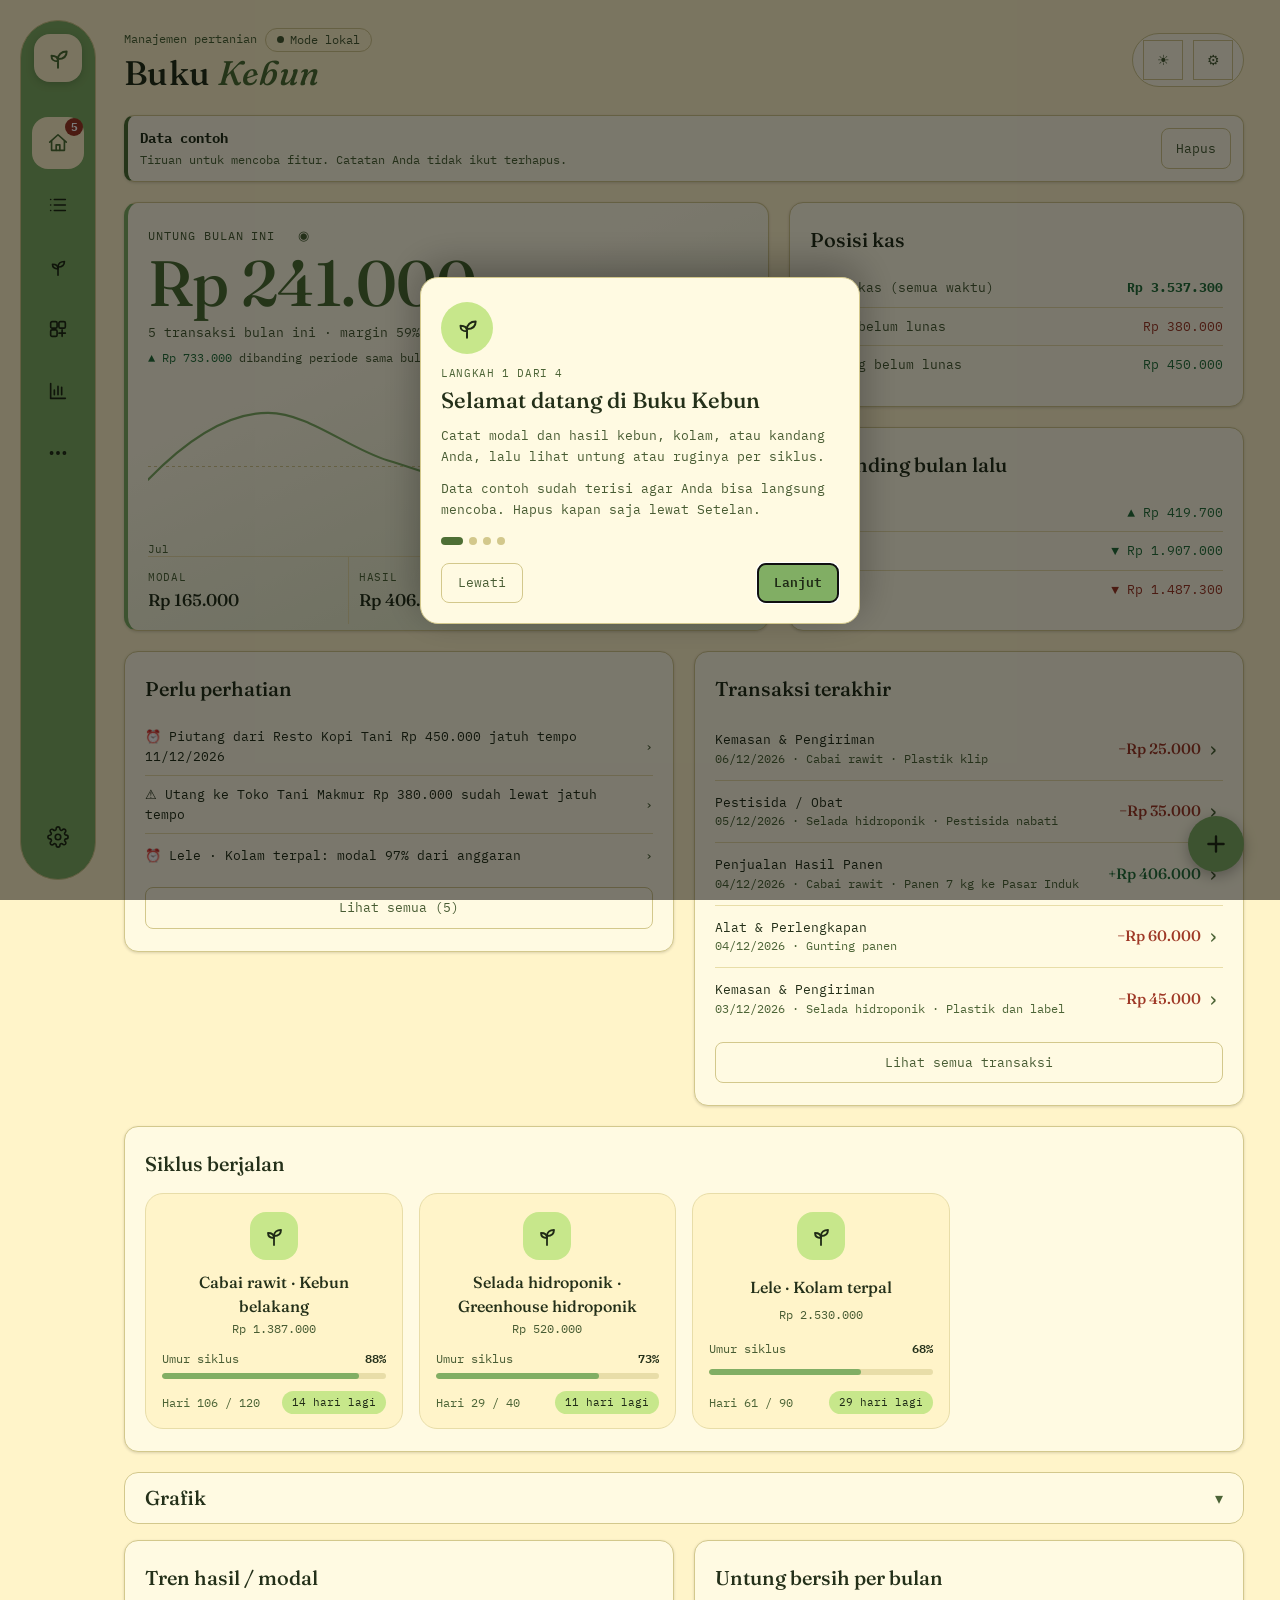
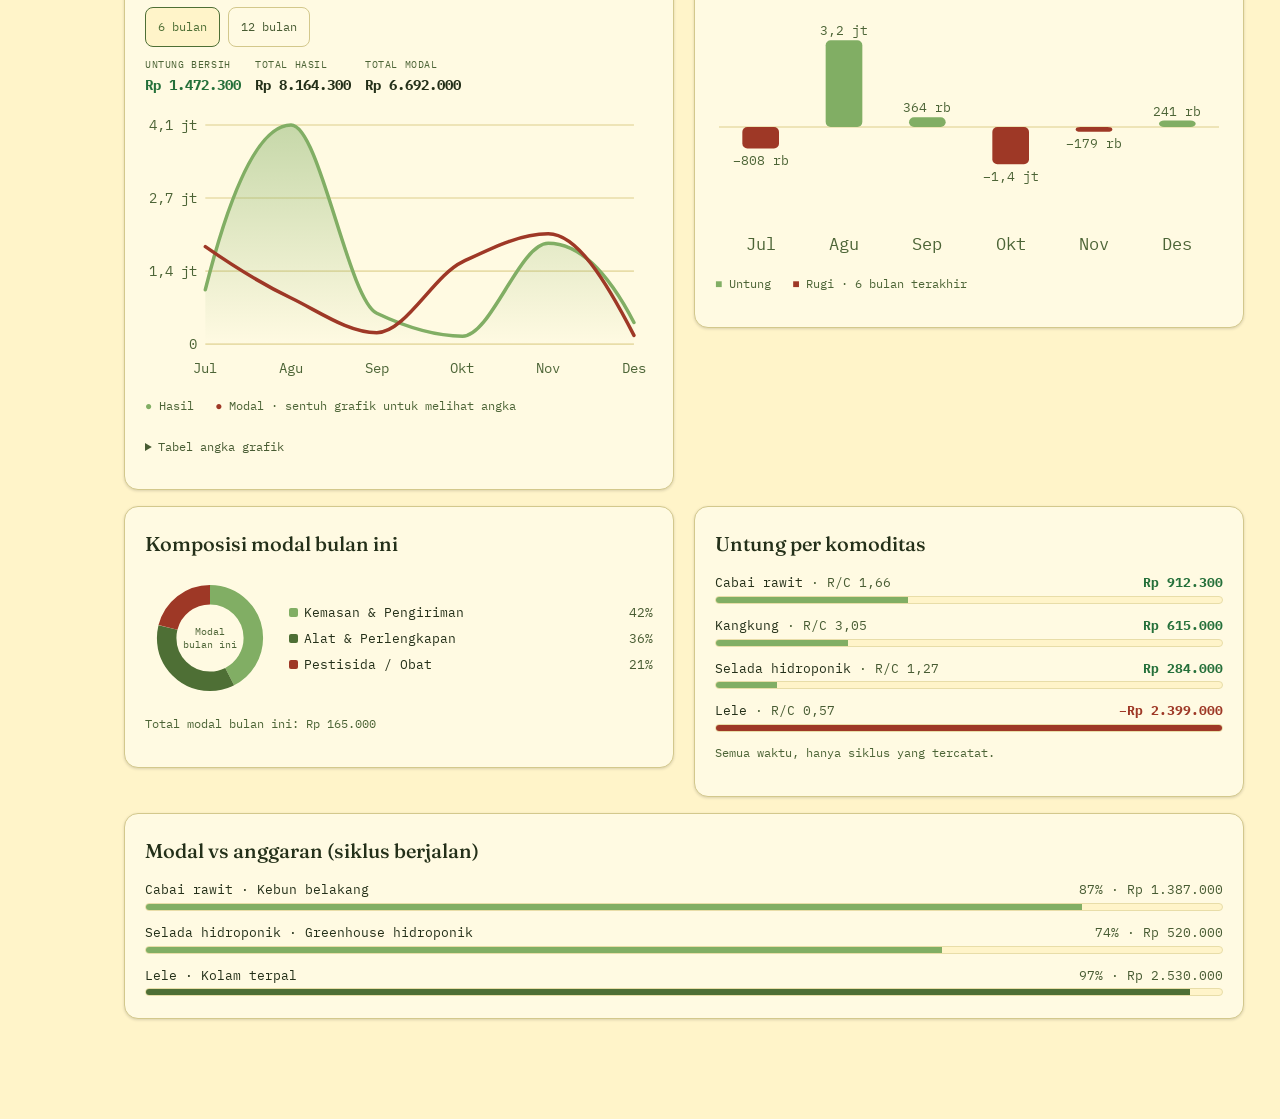
==== buku-kebun.html @ 21f18862 "v0.1.110" ====
<!DOCTYPE html>
<html lang="id" data-theme="light">
<head>
<meta charset="UTF-8">
<meta name="viewport" content="width=device-width, initial-scale=1, viewport-fit=cover">
<meta name="theme-color" content="#FFF4C9">
<title>Buku Kebun</title>
<link rel="preconnect" href="https://fonts.googleapis.com">
<link rel="preconnect" href="https://fonts.gstatic.com" crossorigin>
<link href="https://fonts.googleapis.com/css2?family=Fraunces:ital,opsz,wght@0,9..144,400;0,9..144,500;0,9..144,600;1,9..144,500&family=IBM+Plex+Mono:wght@400;500;600&display=swap" rel="stylesheet" media="print" onload="this.media='all'">
<noscript><link href="https://fonts.googleapis.com/css2?family=Fraunces:ital,opsz,wght@0,9..144,400;0,9..144,500;0,9..144,600;1,9..144,500&family=IBM+Plex+Mono:wght@400;500;600&display=swap" rel="stylesheet"></noscript>
<link rel="manifest" href="manifest.webmanifest">
<link rel="apple-touch-icon" href="icon-192.png">
<style>
/* Buku Kebun — struktur gaya Jurnal Trading, palet Hijau Padi (#FFF4C9 #C7E78B #81AE64 #709053) */
:root{--ink:#FFF4C9;--ink-raised:#FFFAE2;--paper:#243019;--paper-dim:#485C33;--paper-faint:#4C6436;--gold:#4E6F35;--gold-dim:#709053;--fill:#81AE64;--fill-hi:#C7E78B;--on-fill:#1F2A16;--act-bg:#C7E78B;--act-tx:#1F2A16;--gain:#25703A;--loss:#9E3826;--line:#D3C88C;--line-soft:#E8DDA8;color-scheme:light;box-sizing:border-box;padding-top:env(safe-area-inset-top,0px)}
html[data-theme="dark"]{--ink:#161D12;--ink-raised:#1F2918;--paper:#FFF4C9;--paper-dim:#C4C09A;--paper-faint:#B2AE8C;--gold:#C7E78B;--gold-dim:#81AE64;--fill:#81AE64;--fill-hi:#C7E78B;--on-fill:#14200E;--act-bg:#1F2918;--act-tx:#C7E78B;--gain:#8FD08A;--loss:#E88A72;--line:#34422A;--line-soft:#27331F;color-scheme:dark}
*{box-sizing:border-box}
html{-webkit-text-size-adjust:100%;background:var(--ink);transition:background .2s}
body{margin:0;background:var(--ink);color:var(--paper);font-family:'IBM Plex Mono',ui-monospace,Menlo,monospace;line-height:1.5;-webkit-font-smoothing:antialiased;transition:background .2s,color .2s}
::selection{background:var(--fill-hi);color:var(--on-fill)}
.wrap{max-width:920px;margin:0 auto;padding:0 20px 96px}
header.masthead{padding:30px 0 20px;border-bottom:1px solid var(--line)}
.masthead-top{display:flex;justify-content:space-between;align-items:center;gap:12px}
.brand{font-family:'Fraunces',Georgia,serif;font-weight:500;font-size:22px;letter-spacing:.01em}
.brand em{font-style:italic;color:var(--gold);font-weight:500}
.updated{font-size:12px;color:var(--paper-faint);margin-top:10px}
.theme-toggle{background:none;border:1px solid var(--line);color:var(--paper-dim);width:30px;height:30px;font-size:14px;cursor:pointer;line-height:1}
.theme-toggle:hover{color:var(--gold);border-color:var(--gold)}
.hero{padding:26px 4px 6px}
.hero-label{font-size:12px;color:var(--paper-dim);text-transform:uppercase;letter-spacing:.08em;margin:0 0 6px}
.hero-number{font-family:'Fraunces',Georgia,serif;font-weight:500;font-size:clamp(36px,9vw,64px);line-height:1;color:var(--gold);letter-spacing:-.01em;white-space:nowrap;font-variant-numeric:lining-nums tabular-nums}
.hero-sub{font-size:13px;color:var(--paper-dim);margin-top:8px}
.up{color:var(--gain)}.down{color:var(--loss)}
.stats{display:grid;grid-template-columns:repeat(3,1fr);margin-top:16px;border-top:1px solid var(--line-soft)}
.stat{padding:14px 10px;border-left:1px solid var(--line-soft);min-width:0}
.stat:first-child{border-left:0;padding-left:0}
.stat-lbl{font-size:10.5px;color:var(--paper-faint);text-transform:uppercase;letter-spacing:.06em;margin-bottom:6px;line-height:1.25;white-space:nowrap}
.stat-val{font-family:'Fraunces',Georgia,serif;font-weight:500;font-size:var(--sv,17px);line-height:1.2;white-space:nowrap;font-variant-numeric:lining-nums tabular-nums}
.main-tabs{display:flex;gap:2px;margin:22px 0 0;border-bottom:1px solid var(--line);overflow-x:auto;scrollbar-width:none}
.main-tabs::-webkit-scrollbar{display:none}
.main-tab-btn{background:none;border:0;color:var(--paper-dim);font:inherit;font-size:12.5px;letter-spacing:.02em;padding:12px 18px;cursor:pointer;white-space:nowrap;border-bottom:2px solid transparent;transition:color .15s,border-color .15s}
.main-tab-btn:hover{color:var(--paper)}
.main-tab-btn.active{color:var(--gold);border-bottom-color:var(--gold)}
.bottom-nav{display:none;position:fixed;left:0;right:0;bottom:0;z-index:50;background:var(--ink);border-top:1px solid var(--line);padding:6px 4px calc(6px + env(safe-area-inset-bottom,0px));justify-content:space-around;gap:2px}
.bnav-btn{background:none;border:0;color:var(--paper-faint);cursor:pointer;display:flex;flex-direction:column;align-items:center;gap:3px;padding:6px 2px;border-radius:12px;flex:1;min-width:0;font:inherit;font-size:9.5px;transition:color .15s,background .15s}
.bnav-btn.active{color:var(--act-tx);background:var(--act-bg)}
.bnav-icon{width:19px;height:19px}
@media (max-width:720px){.main-tabs{display:none}.bottom-nav{display:flex}}
.panel{margin-top:20px}
section{padding:22px 20px;margin-bottom:16px;background:var(--ink-raised);border:1px solid var(--line);border-radius:14px;box-shadow:0 1px 3px rgba(0,0,0,.15)}
@media (max-width:600px){section{padding:18px 14px;border-radius:12px}}
h2{font-family:'Fraunces',Georgia,serif;font-weight:500;font-size:20px;margin:0 0 14px;color:var(--paper)}
.note{font-size:12px;color:var(--paper-faint)}
.row{display:flex;justify-content:space-between;gap:10px;padding:9px 0;border-top:1px solid var(--line-soft);font-size:13px}
.row:first-of-type{border-top:0}
.row .mu{color:var(--paper-dim)}
.row-tuju{cursor:pointer;align-items:center;min-height:44px}.row-tuju:hover>span:first-child{color:var(--gold)}.row-tuju:focus-visible{outline:2px solid var(--gold);outline-offset:2px}
label{display:block;font-size:10.5px;color:var(--paper-faint);text-transform:uppercase;letter-spacing:.06em;margin:14px 0 5px}
input,select,textarea{width:100%;font:inherit;font-size:13px;padding:10px 11px;background:var(--ink);color:var(--paper);border:1px solid var(--line);border-radius:8px}
input:focus,select:focus,textarea:focus{outline:2px solid var(--gold);outline-offset:1px}
.seg{display:flex;gap:8px}
.btn{font:inherit;font-size:13px;padding:10px 14px;border-radius:8px;border:1px solid var(--line);background:none;color:var(--paper-dim);cursor:pointer;flex:1}
.btn:hover{color:var(--gold);border-color:var(--gold)}
.btn.on{color:var(--gold);border-color:var(--gold);background:var(--ink)}
.btn.gold{background:var(--fill);color:var(--on-fill);border-color:var(--fill);font-weight:600;width:100%;margin-top:18px}
.btn.gold:hover{color:var(--on-fill);opacity:.9}
.sc{cursor:pointer}
.sc-head{display:flex;justify-content:space-between;align-items:baseline;gap:8px}
.sc-name{font-family:'Fraunces',Georgia,serif;font-size:17px;font-weight:500}
.badge{font-size:10.5px;text-transform:uppercase;letter-spacing:.06em;color:var(--paper-faint);border:1px solid var(--line);padding:1px 7px}
.badge.live{color:var(--gold);border-color:var(--gold)}
.det{margin-top:12px;padding-top:6px;border-top:1px solid var(--line-soft)}
.tblwrap{overflow-x:auto}
table.ledger{width:100%;border-collapse:collapse;font-size:12.5px}
table.ledger th{font-size:10.5px;font-weight:500;color:var(--paper-faint);text-transform:uppercase;letter-spacing:.06em;text-align:right;padding:8px;border-bottom:1px solid var(--line)}
table.ledger td{padding:8px;border-bottom:1px solid var(--line-soft);text-align:right;white-space:nowrap}
table.ledger th:first-child,table.ledger td:first-child{text-align:left}
table.ledger tbody tr:hover{background:var(--ink)}
.toast{position:fixed;left:50%;bottom:88px;transform:translateX(-50%);background:var(--fill);color:var(--on-fill);padding:8px 16px;font-size:12.5px;z-index:120}
.fab{position:fixed;right:max(20px,calc((100vw - 920px)/2 + 20px));bottom:calc(76px + env(safe-area-inset-bottom,0px));width:56px;height:56px;border-radius:50%;border:0;background:var(--fill);color:var(--on-fill);box-shadow:0 4px 14px rgba(0,0,0,.28);cursor:pointer;z-index:55;display:flex;align-items:center;justify-content:center;transition:transform .15s,opacity .15s}
.fab:hover{opacity:.92}.fab:active{transform:scale(.94)}
.fab:focus-visible{outline:2px solid var(--gold);outline-offset:3px}
.fab svg{width:26px;height:26px}
.fab[hidden]{display:none}
.fab svg{transition:transform .18s}.fab.open svg{transform:rotate(45deg)}
.fab-scrim{position:fixed;inset:0;z-index:54;background:rgba(0,0,0,.28)}
.fab-dial{position:fixed;right:max(20px,calc((100vw - 920px)/2 + 20px));bottom:calc(144px + env(safe-area-inset-bottom,0px));z-index:55;display:flex;flex-direction:column;align-items:flex-end;gap:10px}
.fab-scrim[hidden],.fab-dial[hidden]{display:none}
.fab-item{border:0;border-radius:24px;padding:12px 18px;background:var(--fill);color:var(--on-fill);font:inherit;font-size:14px;font-weight:500;box-shadow:0 4px 14px rgba(0,0,0,.28);cursor:pointer;white-space:nowrap}
.fab-item:active{transform:scale(.96)}.fab-item:focus-visible{outline:2px solid var(--gold);outline-offset:3px}
@media (min-width:721px){.fab{bottom:28px}.fab-dial{bottom:96px}}
/* ---------- Setelan ---------- */
body{zoom:var(--zoom,1)}
/* v0.1.078: elemen lebar (bulatan latar Efek kaca, angka panjang) tidak boleh melebarkan layout viewport; di Chrome Android itu membuat navbar fixed lebih lebar dari layar. clip tidak mematikan sticky */
html,body{overflow-x:clip}
.bottom-nav{box-sizing:border-box;overflow:hidden}
.bottom-nav .bnav-btn{overflow:hidden}
.bnav-btn span{max-width:100%;overflow:hidden;text-overflow:ellipsis;white-space:nowrap}
.row>span,.tx-n,.note{overflow-wrap:anywhere}
html[data-scheme="emas"]{--ink:#F3EDE0;--ink-raised:#E8E0CC;--paper:#2B2415;--paper-dim:#62573F;--paper-faint:#5E5541;--gold:#9C7526;--gold-dim:#B08F4E;--fill:#C9A24B;--fill-hi:#E8D9A8;--on-fill:#2B2415;--act-bg:#E8E0CC;--act-tx:#2B2415;--gain:#3F6B38;--loss:#8F3F2B;--line:#D9CFB4;--line-soft:#E3DAC3}
html[data-scheme="emas"][data-theme="dark"]{--ink:#1B1712;--ink-raised:#231E17;--paper:#EDE6D6;--paper-dim:#C5B9A3;--paper-faint:#B4A890;--gold:#C9A24B;--gold-dim:#8C744E;--fill:#C9A24B;--fill-hi:#C9A24B;--on-fill:#1B1712;--act-bg:#231E17;--act-tx:#C9A24B;--gain:#84AB7C;--loss:#DD8A74;--line:#3A3226;--line-soft:#2A251C;color-scheme:dark}
.masthead-right{display:flex;align-items:center;gap:10px}
.theme-toggle.active{color:var(--gold);border-color:var(--gold)}
.eye{background:none;border:0;color:var(--paper-faint);cursor:pointer;font-size:13px;padding:2px 4px;margin-left:4px}
.eye:hover{color:var(--gold)}
.sec-head{display:flex;justify-content:space-between;align-items:baseline;gap:8px 14px;flex-wrap:wrap;margin-bottom:6px}
.sec-head h2{margin:0}
.sec-head .note{max-width:38ch;text-align:right}
.settings-row{display:flex;justify-content:space-between;align-items:center;gap:14px;padding:14px 0;border-top:1px solid var(--line-soft)}
.sec-head+.settings-row{border-top:0}
.settings-desc{min-width:0}
.settings-desc strong{display:block;font-size:13px;font-weight:500}
.settings-desc span{display:block;font-size:12px;color:var(--paper-faint);margin-top:2px;max-width:46ch}
.seg.sm{flex-wrap:wrap;justify-content:flex-end}
.seg.sm .btn,.settings-row>.btn{flex:0 0 auto;padding:7px 12px;font-size:12px}
.settings-input{width:84px;text-align:right}
.settings-text{width:100%;min-height:96px;margin-top:6px;font:inherit;font-size:11.5px;padding:10px 11px;background:var(--ink);color:var(--paper);border:1px solid var(--line);border-radius:8px;resize:vertical}
.settings-text:focus{outline:2px solid var(--gold);outline-offset:1px}
.btn.danger{color:var(--loss);border-color:var(--loss)}
.btn.danger:hover{color:var(--loss);opacity:.85}
.dot{display:inline-block;width:9px;height:9px;border-radius:50%;margin-right:6px}
@media (max-width:600px){.settings-row{flex-direction:column;align-items:stretch;gap:10px}.seg.sm{justify-content:flex-start}.settings-input{width:100%;text-align:left}.sec-head .note{text-align:left;max-width:none}}
/* ---------- Liquid Glass bergaya iOS (v0.1.069; sakelar di Setelan, berlaku untuk semua skema dan mode) ----------
   Bahan: kaca bening berlapis (sorot spekular kiri-atas + isian tembus pandang) dengan blur kuat, saturasi tinggi,
   tepi bercahaya terarah (terang di kiri-atas, redup di kanan-bawah), dan bayangan lembut. Kontrol berbentuk kapsul,
   navigasi bawah melayang, tab aktif berupa "lensa" kaca. Cadangan: padat bila blur tidak didukung atau pengguna
   memilih Kurangi Transparansi. */
html[data-glass="1"]{
  --lg-spec:radial-gradient(130% 95% at 0% 0%,rgba(255,255,255,.38),rgba(255,255,255,0) 46%);
  --lg-fill:linear-gradient(150deg,rgba(255,255,255,.38),rgba(255,255,255,.20));
  --lg-btn:linear-gradient(160deg,rgba(255,255,255,.40),rgba(255,255,255,.18));
  --lg-lens:linear-gradient(160deg,rgba(255,255,255,.62),rgba(255,255,255,.24));
  --lg-hi:inset 1px 1px 0 rgba(255,255,255,.80),inset -1px -1px 0 rgba(255,255,255,.26);
  --lg-hi-s:inset 1px 1px 0 rgba(255,255,255,.65),inset -1px -1px 0 rgba(255,255,255,.18);
  --lg-blur:blur(14px) saturate(160%);
  --glass:var(--lg-fill);--glass-edge:rgba(255,255,255,.50);
  --glass-shadow:0 8px 24px rgba(50,70,35,.10),0 1px 3px rgba(50,70,35,.06);
  --glass-nav:rgba(255,255,255,.16);--glass-input:rgba(255,255,255,.30);--glass-th:rgba(255,255,255,.55);
  background:none}
html[data-glass="1"][data-theme="dark"]{
  --lg-spec:radial-gradient(130% 95% at 0% 0%,rgba(255,255,255,.13),rgba(255,255,255,0) 44%);
  --lg-fill:linear-gradient(150deg,rgba(255,255,255,.07),rgba(255,255,255,.02)),linear-gradient(rgba(12,18,9,.54),rgba(12,18,9,.54));
  --lg-btn:linear-gradient(160deg,rgba(255,255,255,.11),rgba(255,255,255,.04)),linear-gradient(rgba(12,18,9,.38),rgba(12,18,9,.38));
  --lg-lens:linear-gradient(160deg,rgba(255,255,255,.22),rgba(255,255,255,.08)),linear-gradient(rgba(12,18,9,.30),rgba(12,18,9,.30));
  --lg-hi:inset 1px 1px 0 rgba(255,255,255,.24),inset -1px -1px 0 rgba(255,255,255,.05);
  --lg-hi-s:inset 1px 1px 0 rgba(255,255,255,.20),inset -1px -1px 0 rgba(255,255,255,.04);
  --lg-blur:blur(16px) saturate(145%);
  --glass-edge:rgba(255,255,255,.14);
  --glass-shadow:0 10px 30px rgba(0,0,0,.30),0 1px 4px rgba(0,0,0,.16);
  --glass-nav:rgba(22,29,18,.36);--glass-input:rgba(255,255,255,.05);--glass-th:rgba(0,0,0,.26)}
@supports (background:color-mix(in srgb,red 50%,transparent)){
  html[data-glass="1"] body{background:
    radial-gradient(900px 700px at 82% 0%,color-mix(in srgb,var(--fill) 40%,transparent),transparent 62%),
    radial-gradient(820px 760px at 0% 100%,color-mix(in srgb,var(--gold-dim) 30%,transparent),transparent 64%),
    radial-gradient(640px 520px at 18% 18%,color-mix(in srgb,var(--fill-hi) 52%,transparent),transparent 70%),
    radial-gradient(700px 560px at 60% 60%,color-mix(in srgb,var(--fill) 22%,transparent),transparent 74%),
    var(--ink);}
  html[data-glass="1"][data-theme="dark"] .gbg{background:
    radial-gradient(900px 700px at 82% 0%,color-mix(in srgb,var(--fill) 24%,transparent),transparent 62%),
    radial-gradient(820px 760px at 0% 100%,color-mix(in srgb,var(--gold-dim) 22%,transparent),transparent 64%),
    radial-gradient(640px 520px at 18% 18%,color-mix(in srgb,var(--fill) 9%,transparent),transparent 70%),
    var(--ink);}
}
html[data-glass="1"] body{background:var(--ink);}
/* bahan kaca untuk permukaan besar */
html[data-glass="1"] :is(section,.pd-kartu,.dm-kartu,.cx-pop,.bottom-nav,.toast){
  background:var(--lg-spec),var(--lg-fill);border:1px solid var(--glass-edge);
  box-shadow:var(--glass-shadow),var(--lg-hi)}
/* v0.1.072 — blur hanya untuk permukaan yang melayang di atas isi; kartu isi, tombol, dan kolom isian tanpa blur (hemat GPU HP) */
html[data-glass="1"] :is(.pd-kartu,.dm-kartu,.cx-pop,.bottom-nav,.toast){-webkit-backdrop-filter:var(--lg-blur);backdrop-filter:var(--lg-blur)}
.fab{will-change:transform}
html[data-glass="1"] section{border-radius:28px}
html[data-glass="1"] .hero-card{border-left:1px solid var(--glass-edge)}
@supports (background:color-mix(in srgb,red 50%,transparent)){
  html[data-glass="1"] .hero-card{background:var(--lg-spec),linear-gradient(150deg,color-mix(in srgb,var(--fill) 14%,rgba(255,255,255,.30)),color-mix(in srgb,var(--fill) 5%,rgba(255,255,255,.14)))}
  html[data-glass="1"][data-theme="dark"] .hero-card{background:var(--lg-spec),linear-gradient(150deg,color-mix(in srgb,var(--fill) 20%,transparent),color-mix(in srgb,var(--fill) 6%,transparent)),linear-gradient(rgba(12,18,9,.54),rgba(12,18,9,.54))}
}
html[data-glass="1"] .pd-kartu,html[data-glass="1"] .dm-kartu{border-radius:30px 30px 0 0;border-bottom:0}
@media (min-width:721px){html[data-glass="1"] .pd-kartu,html[data-glass="1"] .dm-kartu{border-radius:30px;border-bottom:1px solid var(--glass-edge)}}
html[data-glass="1"] .cx-pop:not(.sheet){border-radius:20px}
html[data-glass="1"] .cx-pop.sheet{border-radius:28px 28px 0 0;border-bottom:0}
html[data-glass="1"] .toast{border-radius:999px;color:var(--paper);padding:10px 18px}
html[data-glass="1"] .dm-lapis{background:rgba(20,28,16,.34)}
html[data-glass="1"] .fab-scrim{background:rgba(20,28,16,.22);-webkit-backdrop-filter:blur(6px);backdrop-filter:blur(6px)}
/* kontrol kapsul */
html[data-glass="1"] :is(.btn,.theme-toggle,.dm-x,.fab-item){
  background:var(--lg-btn);border:1px solid var(--glass-edge);border-radius:999px;
  box-shadow:var(--lg-hi-s),0 2px 6px rgba(0,0,0,.05);
  transition:transform .3s cubic-bezier(.2,.9,.3,1.35),background .2s,color .15s,border-color .15s,box-shadow .2s}
html[data-glass="1"] .theme-toggle,html[data-glass="1"] .dm-x{border-radius:50%}
html[data-glass="1"] .badge{border-radius:999px}
html[data-glass="1"] :is(.btn,.theme-toggle,.dm-x,.fab-item,.bnav-btn):active{transform:scale(.95)}
html[data-glass="1"] .btn:hover,html[data-glass="1"] .theme-toggle:hover{border-color:var(--glass-edge);color:var(--gold)}
html[data-glass="1"] .btn.on{background:var(--lg-lens);color:var(--gold);border-color:var(--glass-edge);box-shadow:var(--lg-hi-s),0 3px 8px rgba(0,0,0,.07)}
html[data-glass="1"] .btn.gold{color:var(--on-fill);border-color:rgba(255,255,255,.55)}
html[data-glass="1"] .btn.danger{border-color:color-mix(in srgb,var(--loss) 55%,transparent)}
@supports (background:color-mix(in srgb,red 50%,transparent)){
  html[data-glass="1"] .btn.gold,html[data-glass="1"] .fab-item{background:radial-gradient(130% 100% at 20% 0%,rgba(255,255,255,.38),rgba(255,255,255,0) 58%),color-mix(in srgb,var(--fill) 68%,transparent);color:var(--on-fill);box-shadow:var(--lg-hi-s),0 8px 20px color-mix(in srgb,var(--fill) 38%,transparent)}
}
/* kolom isian: kaca cekung */
html[data-glass="1"] :is(input:not([type=checkbox]):not([type=radio]):not([type=range]):not([type=file]),select,textarea,.cx-btn){
  background:var(--glass-input);border:1px solid var(--glass-edge);border-radius:16px;
  box-shadow:inset 0 1px 3px rgba(0,0,0,.08),inset 0 -1px 0 rgba(255,255,255,.35)}
html[data-glass="1"] :is(input,select,textarea,.cx-btn):focus-visible{border-color:var(--gold);outline:none;box-shadow:inset 0 1px 3px rgba(0,0,0,.08),0 0 0 3px color-mix(in srgb,var(--gold) 28%,transparent)}
/* navigasi bawah melayang + lensa aktif */
html[data-glass="1"] .bottom-nav{left:12px;right:12px;bottom:calc(10px + env(safe-area-inset-bottom,0px));border-radius:999px;padding:5px;background:var(--lg-spec),var(--lg-fill),var(--glass-nav)}
html[data-glass="1"] .bnav-btn{border-radius:999px;padding:7px 2px;transition:transform .3s cubic-bezier(.2,.9,.3,1.35),color .15s,background .2s,box-shadow .2s}
html[data-glass="1"] .bnav-btn.active{background:var(--lg-lens);box-shadow:var(--lg-hi-s),0 2px 8px rgba(0,0,0,.08);color:var(--act-tx)}
@media (max-width:720px){
  html[data-glass="1"] .fab{bottom:calc(96px + env(safe-area-inset-bottom,0px))}
  html[data-glass="1"] .fab-dial{bottom:calc(164px + env(safe-area-inset-bottom,0px))}
  html[data-glass="1"] .toast{bottom:calc(104px + env(safe-area-inset-bottom,0px))}
}
/* tab atas (layar lebar): kapsul kaca */
html[data-glass="1"] .main-tabs{border:1px solid var(--glass-edge);border-radius:999px;padding:4px;gap:4px;background:var(--lg-spec),var(--lg-fill);-webkit-backdrop-filter:var(--lg-blur);backdrop-filter:var(--lg-blur);box-shadow:var(--glass-shadow),var(--lg-hi-s)}
html[data-glass="1"] .main-tab-btn{border-radius:999px;border-bottom-color:transparent;padding:10px 18px}
html[data-glass="1"] .main-tab-btn.active{background:var(--lg-lens);border-bottom-color:transparent;box-shadow:var(--lg-hi-s),0 2px 8px rgba(0,0,0,.08)}
html[data-glass="1"] table.ledger th{background:var(--glass-th)}
/* FAB: kaca berwarna */
html[data-glass="1"] .fab{border:1px solid rgba(255,255,255,.50);box-shadow:var(--lg-hi-s),0 8px 20px rgba(50,70,35,.24);-webkit-backdrop-filter:blur(8px) saturate(150%);backdrop-filter:blur(8px) saturate(150%)}
@supports (background:color-mix(in srgb,red 50%,transparent)){
  html[data-glass="1"] .fab{background:radial-gradient(120% 100% at 24% 12%,rgba(255,255,255,.42),rgba(255,255,255,0) 58%),color-mix(in srgb,var(--fill) 70%,transparent);box-shadow:inset 1px 1px 0 rgba(255,255,255,.60),inset -1px -1px 0 rgba(255,255,255,.18),0 8px 20px color-mix(in srgb,var(--fill) 38%,rgba(0,0,0,.20))}
}
/* cadangan: tanpa blur, atau pengguna memilih Kurangi Transparansi */
@supports not ((-webkit-backdrop-filter:blur(1px)) or (backdrop-filter:blur(1px))){
  html[data-glass="1"] :is(section,.pd-kartu,.dm-kartu,.cx-pop,.bottom-nav,.toast,.main-tabs){background:var(--ink-raised)}
  html[data-glass="1"] .bottom-nav{background:var(--ink)}
}
@media (prefers-reduced-transparency:reduce){
  html[data-glass="1"] :is(section,.pd-kartu,.dm-kartu,.cx-pop,.bottom-nav,.toast,.main-tabs,.btn,.theme-toggle,.dm-x,.fab-item,.fab,input,select,textarea,.cx-btn){background:var(--ink-raised);-webkit-backdrop-filter:none;backdrop-filter:none}
  html[data-glass="1"] .bottom-nav{background:var(--ink)}
}
@media (prefers-reduced-motion:reduce){html[data-glass="1"] :is(.btn,.theme-toggle,.dm-x,.fab-item,.bnav-btn):active{transform:none}}
/* ---------- Transaksi (v0.1.007) ---------- */
.tx{display:flex;justify-content:space-between;align-items:center;gap:12px;padding:12px 0;border-top:1px solid var(--line-soft);cursor:pointer}
h2+.tx{border-top:0}
.tx:hover .tx-n{color:var(--gold)}
.tx:focus-visible{outline:2px solid var(--gold);outline-offset:2px}
.tx-l{min-width:0}
.tx-n{font-size:13px}
.tx-l .note{white-space:nowrap;overflow:hidden;text-overflow:ellipsis;max-width:46vw}
.tx-a{font-family:'Fraunces',Georgia,serif;font-size:15px;font-weight:500;white-space:nowrap}
.two{display:grid;grid-template-columns:1fr 1fr;gap:10px}
.sum{display:grid;grid-template-columns:repeat(3,1fr);gap:8px;padding-bottom:10px;border-bottom:1px solid var(--line)}
.sum span{display:block;font-size:10.5px;text-transform:uppercase;letter-spacing:.06em}
.sum strong{font-family:'Fraunces',Georgia,serif;font-weight:500;font-size:15px;word-break:break-word}
.bar-row{margin:12px 0 0}
.bar-top{display:flex;justify-content:space-between;font-size:12.5px;margin-bottom:4px}
.bar-top .mu{color:var(--paper-dim)}
.bar{height:8px;background:var(--ink);border:1px solid var(--line-soft);border-radius:4px;overflow:hidden}
.bar i{display:block;height:100%;background:var(--fill)}
input[type=date]{min-height:40px}
.bnav-icon,.tab-icon{fill:none;stroke:currentColor;stroke-width:1.8;stroke-linecap:round;stroke-linejoin:round;flex:none}
.tab-icon{width:15px;height:15px;vertical-align:-3px;margin-right:7px}
.main-tab-btn{display:inline-flex;align-items:center}
.main-tab-btn .tab-icon{vertical-align:baseline}
/* ---------- Siklus (v0.1.008) ---------- */
.sc-card{padding:13px 0;border-top:1px solid var(--line-soft);cursor:pointer}
.sc-card:first-of-type{border-top:0}
.sc-card:hover .sc-name{color:var(--gold)}
.sc-card .note{margin-top:4px}
.seg+.sc-card{margin-top:8px}
/* ---------- Form kustom (v0.1.009) ---------- */
input{-webkit-appearance:none;appearance:none}
input::placeholder,textarea::placeholder{color:var(--paper-faint);opacity:.75}
input[type=number]{-moz-appearance:textfield}
input[type=number]::-webkit-outer-spin-button,input[type=number]::-webkit-inner-spin-button{-webkit-appearance:none;margin:0}
.cx{position:relative}
.cx-native{display:none!important}
.cx-btn{display:flex;align-items:center;justify-content:space-between;gap:10px;width:100%;min-height:40px;padding:10px 11px;font:inherit;font-size:13px;text-align:left;background:var(--ink);color:var(--paper);border:1px solid var(--line);border-radius:8px;cursor:pointer;-webkit-tap-highlight-color:transparent;transition:border-color .15s}
.cx-btn:hover{border-color:var(--gold-dim)}
.cx-btn:focus-visible,.cx-btn[aria-expanded="true"]{outline:2px solid var(--gold);outline-offset:1px}
.cx-val{min-width:0;overflow:hidden;text-overflow:ellipsis;white-space:nowrap}
.cx-val.ph{color:var(--paper-faint)}
.cx-ic{width:16px;height:16px;flex:none;fill:none;stroke:var(--paper-dim);stroke-width:1.8;stroke-linecap:round;stroke-linejoin:round}
.cx-btn[aria-expanded="true"] .cx-ic{stroke:var(--gold)}
.cx-back{position:fixed;inset:0;z-index:99}
.cx-back.dim{background:rgba(20,28,14,.4)}
.cx-pop{position:fixed;z-index:100;box-sizing:border-box;max-width:calc(100vw - 16px);max-height:min(340px,60vh);overflow:auto;padding:6px;background:var(--ink-raised);color:var(--paper);border:1px solid var(--line);border-radius:12px;box-shadow:0 14px 36px rgba(0,0,0,.28);font-family:'IBM Plex Mono',ui-monospace,Menlo,monospace;font-size:13px;line-height:1.5}
.cx-pop.cal:not(.sheet){width:296px;max-height:none;padding:12px}
.cx-pop.sheet{left:0;right:0;bottom:0;top:auto;max-width:none;max-height:74vh;padding:14px 14px calc(16px + env(safe-area-inset-bottom,0px));border-radius:18px 18px 0 0;border-bottom:0}
.cx-pop.sheet::before{content:"";display:block;width:38px;height:4px;margin:0 auto 10px;border-radius:2px;background:var(--line)}
.cx-opt{display:flex;align-items:center;justify-content:space-between;gap:10px;padding:11px 12px;border-radius:8px;cursor:pointer;outline:none}
.cx-opt:hover,.cx-opt:focus{background:var(--act-bg)}
.cx-opt.sel{color:var(--gold);font-weight:500}
.cx-ck{width:15px;height:15px;flex:none;fill:none;stroke:var(--gold);stroke-width:2.2;stroke-linecap:round;stroke-linejoin:round}
.cx-grp{padding:10px 12px 4px;font-size:10.5px;color:var(--paper-faint);text-transform:uppercase;letter-spacing:.06em}
.cx-cal-h{display:flex;align-items:center;justify-content:space-between;gap:2px;margin-bottom:8px}
.cx-cal-t{flex:1;text-align:center;font-family:'Fraunces',Georgia,serif;font-size:16px}
.cx-nav{width:34px;height:34px;border:0;border-radius:8px;background:none;color:var(--paper-dim);font:inherit;font-size:16px;cursor:pointer}
.cx-nav:hover{background:var(--act-bg);color:var(--gold)}
.cx-grid{display:grid;grid-template-columns:repeat(7,1fr);gap:2px}
.cx-wd{padding:6px 0;text-align:center;font-size:10.5px;color:var(--paper-faint);text-transform:uppercase}
.cx-day{height:38px;border:0;border-radius:10px;background:none;color:var(--paper);font:inherit;font-size:13px;cursor:pointer}
.cx-day:hover{background:var(--act-bg)}
.cx-day.today{box-shadow:inset 0 0 0 1px var(--gold-dim)}
.cx-day.sel{background:var(--fill);color:var(--on-fill);font-weight:600}
.cx-foot{display:flex;gap:8px;margin-top:10px}
.cx-foot .btn{flex:1}

/* v0.1.010 — peringatan penyimpanan terbatas */
.peringatan{margin:8px 0 12px;padding:10px 12px;border:1px solid var(--line);border-left:4px solid var(--loss);border-radius:10px;background:var(--ink-raised);color:var(--paper);font-size:.82rem;line-height:1.45}
.peringatan[hidden]{display:none}
.info-contoh{margin:0 0 12px;padding:12px;border:1px solid var(--line);border-left:4px solid var(--gold);border-radius:10px;background:var(--ink-raised);font-size:.85rem;line-height:1.5}
.info-contoh .note{margin-top:2px}

/* v0.1.011 — laporan */
.lap-kartu .sec-head{align-items:baseline;gap:10px}.lap-kartu .sec-head h2{margin:0}.up{color:var(--gain)}.down{color:var(--loss)}

/* v0.1.012 — cetak */
@media print{.bottom-nav,.fab,.fab-dial,.fab-scrim,.main-tabs,.theme-toggle,.eye,.no-print,.peringatan,#toast,.seg.sm{display:none!important}html,body{background:#fff!important;color:#000!important}section{break-inside:avoid;box-shadow:none!important}.wrap{max-width:none}}

/* v0.1.013 — grafik garis */
.lg-wrap{position:relative}.lg-svg{touch-action:pan-y;display:block}.lg-tip{position:absolute;top:6px;transform:translateX(-50%);background:var(--ink-raised);border:1px solid var(--line);border-radius:8px;padding:6px 9px;font-size:11px;line-height:1.5;white-space:nowrap;pointer-events:none;box-shadow:0 2px 10px rgba(0,0,0,.15)}.lg-tip[hidden]{display:none}
.lg-stat{display:flex;gap:14px;flex-wrap:wrap;margin:10px 0}.lg-stat strong{font-size:14px}.lg-stat .note{font-size:10px;letter-spacing:.06em}
.lg-detail{margin-top:8px;font-size:12px}.lg-detail summary{cursor:pointer;color:var(--paper-dim)}.lg-tab{width:100%;border-collapse:collapse;margin-top:8px}.lg-tab th,.lg-tab td{text-align:right;padding:5px 4px;border-top:1px solid var(--line-soft)}.lg-tab th:first-child,.lg-tab td:first-child{text-align:left}

/* v0.1.017 — hero hanya di Beranda */
.hero[hidden],.stats[hidden]{display:none}

/* v0.1.023 sinkron cloud */
.sk-f{display:block;margin-top:10px}.sk-f span{display:block;font-size:12px;color:var(--paper-faint);margin-bottom:4px}.sk-f input{width:100%;font:inherit;font-size:13px;padding:10px 11px;background:var(--ink);color:var(--paper);border:1px solid var(--line);border-radius:8px}.sk-f input:focus{outline:2px solid var(--gold);outline-offset:1px}

/* v0.1.024 penyempurnaan UX */
.theme-toggle{width:40px;height:40px}
.eye{padding:10px 12px;margin:-10px -4px -10px 0;min-width:40px;min-height:40px}
.lg-detail summary{padding:11px 0}
.seg .btn{min-width:40px}
.gulir{overflow-x:auto;max-width:100%}.lg-tab th,.lg-tab td{white-space:nowrap}
.btn{min-height:40px}
.seg.sm .btn,.settings-row>.btn{padding:10px 12px;min-height:40px}
.fab.turun{transform:translateY(160px);opacity:0;pointer-events:none}
@media (max-width:720px){.wrap{padding-bottom:150px}}
.lipat>summary{list-style:none;cursor:pointer;display:flex;justify-content:space-between;align-items:center;gap:10px;min-height:40px}
.lipat>summary::-webkit-details-marker{display:none}
.lipat>summary h2{margin:0}
.lipat>summary::after{content:'▾';color:var(--paper-faint);transition:transform .15s}
.lipat:not([open])>summary::after{transform:rotate(-90deg)}
.lipat>summary:focus-visible{outline:2px solid var(--gold);outline-offset:2px}
.lipat-n{margin:4px 0 8px}
.lipat.luar{margin-bottom:16px}
.lipat.luar>summary{padding:10px 20px;background:var(--ink-raised);border:1px solid var(--line);border-radius:14px}
.lipat.luar[open]>summary{margin-bottom:16px}
.fl-bar{margin-top:10px}.fl-bar .btn{width:100%}
.cari{margin-bottom:4px}
.ic-row{display:flex;justify-content:space-between;align-items:center;gap:12px}.ic-row .btn{flex:0 0 auto}
.bar-ang{height:6px;border-radius:3px;background:var(--line-soft);overflow:hidden;margin-top:8px}.bar-ang i{display:block;height:100%;background:var(--fill)}.bar-ang.w i{background:#d9a21b}.bar-ang.x i{background:var(--loss)}

/* v0.1.025 kartu hero di Beranda */
.hero-card{position:relative;overflow:hidden;margin-top:18px;padding:22px 20px 6px;background:var(--ink-raised);border-left:4px solid var(--fill)}
@supports (background:color-mix(in srgb,red 10%,blue)){.hero-card{background:linear-gradient(155deg,var(--ink-raised) 35%,color-mix(in srgb,var(--fill) 26%,var(--ink-raised)))}}
.hero-card[hidden]{display:none}
.hero-card .hero{padding:0}
.hero-card .hero-number.rugi{color:var(--loss)}
.hero-delta{font-size:12px;color:var(--paper-dim);margin-top:6px;min-height:1px}
.hero-delta:empty{display:none}
.hero-spark{display:block;width:100%;height:40px;margin-top:14px}
.hero-spark[hidden]{display:none}
.hs-nol{stroke:var(--line);stroke-width:1;stroke-dasharray:3 3}
.hs-garis{fill:none;stroke:var(--fill);stroke-width:2.2;stroke-linecap:round;stroke-linejoin:round}
.hero-card .stats{margin-top:14px}
@media (max-width:600px){.hero-card{padding:18px 14px 4px;margin-top:14px}}

/* v0.1.026 judul halaman aktif */


/* v0.1.032 — geser untuk hapus */
.tx{position:relative;touch-action:pan-y;transition:transform .15s ease}
.tx.geser{transform:translateX(-96px)}
.tx-hapus{position:absolute;left:100%;top:0;bottom:0;width:96px;border:0;background:var(--loss);color:#fff;font:inherit;font-size:13px;visibility:hidden;cursor:pointer}
.tx.geser .tx-hapus,.tx.menggeser .tx-hapus{visibility:visible}
.toast-btn{margin-left:14px;background:transparent;border:0;color:inherit;font:inherit;font-weight:600;text-decoration:underline;cursor:pointer;padding:4px 2px}
@media print{.tx-hapus{display:none!important}}

/* v0.1.033 — tab laporan bergaya map + tombol ikon */
.lap-aksi{display:flex;justify-content:flex-end;gap:8px;margin:0 0 12px}
.ikon-btn{display:inline-flex;align-items:center;gap:7px;min-height:40px;padding:0 14px;font:inherit;font-size:12.5px;border:1px solid var(--line);border-radius:8px;background:none;color:var(--paper-dim);cursor:pointer}
.ikon-btn svg{width:18px;height:18px;flex:0 0 auto;stroke:currentColor;fill:none;stroke-width:1.8;stroke-linecap:round;stroke-linejoin:round}
.ikon-btn:hover,.ikon-btn:focus-visible{color:var(--gold);border-color:var(--gold)}
/* ---------- Panduan cepat (v0.1.034) ---------- */
.pd-kartu{width:100%;max-width:440px;max-height:92vh;overflow-y:auto;background:var(--ink-raised);color:var(--paper);border:1px solid var(--line);border-bottom:0;border-radius:18px 18px 0 0;padding:24px 20px calc(18px + env(safe-area-inset-bottom,0px));box-shadow:0 -10px 40px rgba(0,0,0,.3)}
@media (min-width:721px){.pd-kartu{border-bottom:1px solid var(--line);border-radius:18px;padding-bottom:20px}}
.pd-ik{width:52px;height:52px;border-radius:50%;background:var(--act-bg);color:var(--act-tx);display:flex;align-items:center;justify-content:center;margin-bottom:12px}
.pd-ik svg{width:26px;height:26px}
.pd-no{font-size:10.5px;color:var(--paper-faint);text-transform:uppercase;letter-spacing:.06em}
.pd-judul{font-family:'Fraunces',Georgia,serif;font-weight:500;font-size:22px;line-height:1.25;margin:6px 0 10px}
.pd-isi{font-size:13px;line-height:1.65;color:var(--paper-dim);margin:0 0 10px}
.pd-titik{display:flex;gap:6px;margin:16px 0 18px}
.pd-t{width:8px;height:8px;border-radius:4px;background:var(--line)}
.pd-t.on{width:22px;background:var(--gold)}
.pd-aksi{display:flex;justify-content:space-between;align-items:center;gap:10px}
.pd-kiri{display:flex;gap:8px}
.pd-kartu .btn{flex:0 0 auto;min-height:40px;padding:8px 16px}
.pd-kartu .btn.gold{width:auto;margin-top:0}
/* v0.1.036: tiga tombol CSV tetap satu baris; turun baris utuh bila layar sangat sempit */
.seg.tiga{flex-wrap:wrap}
.seg.tiga .btn{flex:1 1 auto;white-space:nowrap;padding-left:8px;padding-right:8px;font-size:12px}

/* Foto nota (v0.1.037) */
.nota-box{margin-top:6px;display:flex;flex-wrap:wrap;gap:10px;align-items:center}
.nota-box .note{flex:1 1 100%;margin:0}
.nota-btn{flex:0 0 auto;min-height:40px}
.nota-thumb{padding:0;border:1px solid var(--line);background:var(--ink-raised);width:96px;height:96px;overflow:hidden;cursor:pointer;display:block;border-radius:8px;flex:0 0 auto}
.nota-thumb:focus-visible{outline:2px solid var(--gold);outline-offset:2px}
.nota-thumb img{width:100%;height:100%;object-fit:cover;display:block}
.nota-thumb.samar img{filter:blur(14px)}
.nota-aksi{display:flex;flex-direction:column;gap:8px}
.nota-ikon{display:inline-flex;vertical-align:-2px;margin-left:6px;color:var(--gold-dim)}
.dm-lapis.nota-lihat{background:rgba(0,0,0,.9);align-items:center;padding:16px;padding-top:calc(16px + env(safe-area-inset-top,0px));padding-bottom:calc(16px + env(safe-area-inset-bottom,0px))}
.dm-kartu.nota-kartu{background:none!important;border:0!important;box-shadow:none!important;-webkit-backdrop-filter:none!important;backdrop-filter:none!important;border-radius:0!important;max-width:100%;height:100%;max-height:100%;overflow:visible;display:flex;flex-direction:column;align-items:center;justify-content:center;gap:12px;animation:none}
.nota-lihat img{max-width:100%;max-height:calc(100% - 64px);object-fit:contain;background:#fff}
.nota-lihat .btn{flex:0 0 auto;min-height:44px;min-width:120px;background:var(--ink);color:var(--paper)}
@media print{.nota-box,.nota-lihat{display:none}}

/* Fase 7 — aksesibilitas (v0.1.038) */
.sr-only{position:absolute!important;width:1px;height:1px;margin:-1px;padding:0;overflow:hidden;clip:rect(0,0,0,0);white-space:nowrap;border:0}
.lewati{position:absolute;min-height:44px;box-sizing:border-box;display:flex;align-items:center;left:8px;top:-60px;z-index:100;background:var(--fill);color:var(--on-fill);padding:10px 16px;font-size:13px;font-weight:600;text-decoration:none;border-radius:8px}
.lewati:focus{top:calc(8px + env(safe-area-inset-top,0px))}
#app:focus{outline:none}
@media (prefers-reduced-motion:reduce){*,*::before,*::after{animation-duration:.01ms!important;animation-iteration-count:1!important;transition-duration:.01ms!important;scroll-behavior:auto!important}}

/* CRUD siklus, unit, komoditas (v0.1.039) */
.m-row{align-items:center}
.m-tap{flex:1;min-width:0;display:flex;flex-wrap:wrap;align-items:center;gap:2px 6px;min-height:40px;cursor:pointer;overflow-wrap:anywhere}
.m-tap:focus-visible{outline:2px solid var(--gold);outline-offset:2px}
.m-row .btn{align-self:center}
.m-edit{background:var(--ink);box-shadow:inset 3px 0 0 var(--gold);padding-left:8px}
.m-arsip .m-tap{opacity:.7}
.m-tap .badge{flex:0 0 auto}

/* Tab Unit (v0.1.041): enam menu bawah tetap muat di layar sempit */
@media (max-width:360px){.bnav-btn{font-size:9px;padding:6px 0}}
#app>.seg{margin-bottom:14px}
/* Modal detail unit & komoditas (v0.1.040) */
.dm-lapis{position:fixed;inset:0;z-index:90;display:flex;align-items:flex-end;justify-content:center;background:rgba(0,0,0,.52)}
.dm-kartu{width:100%;max-width:440px;max-height:92vh;max-height:92dvh;display:flex;flex-direction:column;background:var(--ink-raised);color:var(--paper);border:1px solid var(--line);border-bottom:0;border-radius:18px 18px 0 0;box-shadow:0 -10px 40px rgba(0,0,0,.3)}
.dm-kartu:focus{outline:none}
.dm-kepala{display:flex;justify-content:space-between;align-items:flex-start;gap:12px;padding:20px 20px 12px}
.dm-jenis{font-size:10.5px;color:var(--paper-faint);text-transform:uppercase;letter-spacing:.06em}
.dm-judul{font-family:'Fraunces',Georgia,serif;font-weight:500;font-size:22px;line-height:1.25;margin:4px 0 0;overflow-wrap:anywhere}
.dm-x{flex:0 0 auto;width:40px;height:40px;border:1px solid var(--line);border-radius:8px;background:none;color:var(--paper-dim);cursor:pointer;display:flex;align-items:center;justify-content:center}
.dm-x:hover,.dm-x:focus-visible{color:var(--gold);border-color:var(--gold)}
.dm-x svg{width:18px;height:18px;stroke:currentColor;fill:none;stroke-width:1.8;stroke-linecap:round}
.dm-isi{flex:1 1 auto;min-height:0;overflow-y:auto;padding:0 20px 8px;-webkit-overflow-scrolling:touch}
.dm-isi .row>span:last-child{text-align:right}
.dm-sum{margin-top:14px}
.dm-sub{font-size:10.5px;color:var(--paper-faint);text-transform:uppercase;letter-spacing:.06em;margin:16px 0 2px}
.dm-aksi{flex:0 0 auto;padding:12px 20px calc(16px + env(safe-area-inset-bottom,0px));border-top:1px solid var(--line-soft)}
.dm-aksi .btn{min-height:44px}
.dm-aksi .btn.gold{margin-top:0;margin-bottom:10px}
.m-chev{margin-left:auto;color:var(--paper-faint);font-size:18px;line-height:1}
@media (min-width:721px){.dm-lapis{align-items:center}.dm-kartu{border-bottom:1px solid var(--line);border-radius:18px}}
@media (prefers-reduced-motion:no-preference){.dm-lapis{animation:dmMasuk .2s ease-out}.dm-kartu{animation:dmNaik .22s ease-out}@keyframes dmMasuk{from{opacity:0}to{opacity:1}}@keyframes dmNaik{from{transform:translateY(28px)}to{transform:none}}}
@media print{.dm-lapis{display:none!important}}

/* Saringan Siklus (v0.1.042): kolom grid boleh menyempit, teks panjang dipotong */
.two>*{min-width:0}
.two .cx-val{overflow:hidden;text-overflow:ellipsis;white-space:nowrap}

/* Form unit/komoditas di modal (v0.1.043): toast tampil di atas modal */
.dm-isi .seg.sm .btn{min-height:40px}
body:has(.dm-lapis) .toast{bottom:auto;top:calc(16px + env(safe-area-inset-top,0px))}
.byr{margin-top:6px;border-top:1px solid var(--line-soft)}.byr-baris{display:flex;align-items:center;justify-content:space-between;gap:10px;padding:4px 0;border-bottom:1px solid var(--line-soft);font-size:13px}.byr-baris>span:nth-child(2){margin-left:auto}.byr-x{flex:0 0 auto;padding:6px 12px;font-size:12px;min-height:40px}
@media print{.byr-x{display:none!important}}

.rc-chips{display:flex;flex-wrap:nowrap;overflow-x:auto;position:relative;scrollbar-width:none;-webkit-overflow-scrolling:touch}.rc-chips::-webkit-scrollbar{display:none}.rc-chips .btn{flex:0 0 auto;white-space:nowrap}
.ang-baris{display:block;width:100%;min-height:44px;text-align:left;background:none;border:0;border-top:1px solid var(--line-soft);padding:12px 0;color:inherit;font:inherit;cursor:pointer}.ang-baris:hover,.ang-baris:focus-visible{background:var(--line-soft)}.ang-baris .bar-ang{margin:6px 0}
.kas-grafik{display:block;width:100%;height:auto;margin:4px 0}.kas-up{fill:var(--gain)}.kas-down{fill:var(--loss)}.kas-lbl{fill:var(--paper-faint);font-size:8px}.kas-zero{stroke:var(--line);stroke-width:1}.kas-spark{display:block;width:100%;height:40px;margin:4px 0 8px;fill:none;stroke:var(--gold);stroke-width:1.6;vector-effect:non-scaling-stroke}.kas-spark polyline{vector-effect:non-scaling-stroke}.lencana{display:inline-block;margin-left:6px;padding:0 7px;font-size:10.5px;line-height:18px;border:1px solid var(--loss);border-radius:99px;color:var(--loss)}

/* v0.1.063 — komponen baris daftar bersama: .tx, .ang-baris, .m-row (docs/STYLE.md) */
:root{--baris-min:48px}
.tx,.ang-baris,.m-row{min-height:var(--baris-min);padding-top:12px;padding-bottom:12px;border-top:1px solid var(--line-soft);transition:background .12s,transform .15s ease}
.tx:hover,.ang-baris:hover,.m-row:hover,.tx:active,.ang-baris:active,.m-row:active{background:var(--line-soft)}
.tx:hover .tx-n{color:inherit}
.tx:focus-visible,.ang-baris:focus-visible{outline:2px solid var(--gold);outline-offset:-2px;background:var(--line-soft)}
.m-tap:focus-visible{outline-offset:-2px}
h2+.tx,h2+.ang-baris,h2+.m-row{border-top:0}
.tx,.ang-baris{position:relative;padding-right:22px}
.tx::after,.ang-baris::after{content:'›';position:absolute;right:4px;top:50%;transform:translateY(-50%);font-size:20px;line-height:1;color:var(--paper-faint);pointer-events:none}
@media print{.tx::after,.ang-baris::after{display:none}}

/* v0.1.068 — Agenda lintas siklus */
.ag-grup{margin:18px 0 4px;font-size:12px;font-weight:600;letter-spacing:.06em;text-transform:uppercase;color:var(--paper-dim)}
.ag-grup.down{color:var(--loss)}
.ag-row{display:flex;align-items:stretch;gap:8px;border-top:1px solid var(--line-soft)}
.ag-main{flex:1;min-width:0;display:flex;flex-direction:column;gap:2px;min-height:44px;padding:10px 0;text-align:left;font:inherit;color:inherit;background:none;border:0;cursor:pointer}
.ag-main:hover strong{color:var(--gold)}
.ag-main:focus-visible{outline:2px solid var(--gold);outline-offset:2px;border-radius:6px}
.ag-ok{flex:0 0 auto;align-self:center;min-width:44px;min-height:44px;padding:0 10px;font-size:16px}

/* v0.1.070 — geometri latar untuk efek kaca (hanya tampil saat kaca Nyala) */
.gbg{display:none}
html[data-glass="1"] .gbg{display:block;position:fixed;inset:0;z-index:-1;pointer-events:none;overflow:hidden;contain:strict}
.gbg .gs{position:absolute;display:block}
.gbg .g1{width:clamp(220px,52vw,520px);aspect-ratio:1;border-radius:50%;right:-24%;top:-12%;background:radial-gradient(circle at 30% 28%,var(--fill-hi),var(--fill) 72%);opacity:.50}
.gbg .g2{width:clamp(200px,46vw,460px);aspect-ratio:1;border-radius:50%;left:-16%;bottom:6%;border:clamp(14px,3.4vw,34px) solid var(--gold-dim);opacity:.38}
.gbg .g3{width:clamp(110px,26vw,250px);aspect-ratio:1;left:7%;top:21%;border-radius:24%;transform:rotate(18deg);background:linear-gradient(135deg,var(--fill),transparent 88%);opacity:.55}
.gbg .g4{width:clamp(120px,28vw,270px);aspect-ratio:1;right:9%;top:47%;transform:rotate(-12deg);clip-path:polygon(50% 6%,96% 92%,4% 92%);background:linear-gradient(160deg,var(--fill-hi),var(--fill));opacity:.55}
.gbg .g5{width:clamp(160px,36vw,350px);aspect-ratio:1.15;left:48%;bottom:-7%;clip-path:polygon(25% 4%,75% 4%,100% 50%,75% 96%,25% 96%,0 50%);background:linear-gradient(200deg,var(--gold-dim),transparent 92%);opacity:.42}
.gbg .g6{width:clamp(150px,38vw,380px);height:clamp(90px,19vh,200px);left:-3%;top:60%;background:repeating-linear-gradient(135deg,var(--fill) 0 2px,transparent 2px 15px);-webkit-mask-image:linear-gradient(90deg,#000,transparent);mask-image:linear-gradient(90deg,#000,transparent);opacity:.55}
.gbg .g7{width:clamp(120px,30vw,300px);height:clamp(90px,17vh,190px);right:5%;bottom:21%;background:radial-gradient(circle,var(--gold-dim) 2.2px,transparent 2.8px) 0 0/19px 19px;-webkit-mask-image:linear-gradient(270deg,#000,transparent);mask-image:linear-gradient(270deg,#000,transparent);opacity:.55}
.gbg .g8{width:clamp(60px,16vw,150px);aspect-ratio:1;border-radius:50%;left:40%;top:37%;border:3px solid var(--fill-hi);background:radial-gradient(circle at 35% 30%,rgba(255,255,255,.55),transparent 62%);opacity:.7}
.gbg .g9{width:clamp(70px,15vw,150px);height:clamp(70px,15vw,150px);right:30%;top:7%;border-radius:0 100% 0 0;background:linear-gradient(225deg,var(--fill),transparent 86%);opacity:.45}
html[data-glass="1"][data-theme="dark"] .gbg .g1{opacity:.20}html[data-glass="1"][data-theme="dark"] .gbg .g2{opacity:.16}html[data-glass="1"][data-theme="dark"] .gbg .g3{opacity:.20}html[data-glass="1"][data-theme="dark"] .gbg .g4{opacity:.20}html[data-glass="1"][data-theme="dark"] .gbg .g5{opacity:.16}html[data-glass="1"][data-theme="dark"] .gbg .g6{opacity:.24}html[data-glass="1"][data-theme="dark"] .gbg .g7{opacity:.24}html[data-glass="1"][data-theme="dark"] .gbg .g8{opacity:.28}html[data-glass="1"][data-theme="dark"] .gbg .g9{opacity:.16}
@media print{.gbg{display:none!important}}

/* v0.1.070 — keterbacaan di atas kaca bening */
html[data-glass="1"] .updated{color:var(--paper-dim)}
html[data-glass="1"] :is(.m-chev,.chev){color:var(--paper-dim)}
html[data-glass="1"] .row-tuju>.mu{color:var(--paper-dim)}

/* v0.1.071 — header dinamis: judul halaman aktif ada di header */
.mh-kiri{display:flex;align-items:center;gap:10px;min-width:0;flex:1}
.brand{margin:0;min-width:0;line-height:1.15;overflow-wrap:anywhere}
.masthead-right{flex:0 0 auto}
.hdr-back{flex:0 0 auto;font-size:24px;line-height:1;padding:0 0 3px;font-family:inherit}
.hdr-back[hidden]{display:none}
.hdr-back:hover{color:var(--gold);border-color:var(--gold)}
@media print{.hdr-back{display:none!important}}
.brand{display:-webkit-box;-webkit-box-orient:vertical;-webkit-line-clamp:2;line-clamp:2;overflow:hidden}


/* Cetak polos laporan (v0.1.074): dokumen #cetak-lap dibuat saat mencetak; warna literal agar tidak ikut tema/kaca */
#cetak-lap{display:none}
@page{size:A4;margin:14mm 12mm 16mm;@bottom-left{content:"Buku Kebun";font:8pt Arial,sans-serif;color:#444}@bottom-right{content:"Halaman " counter(page) " dari " counter(pages);font:8pt Arial,sans-serif;color:#444}}
@page rincian{size:A4 landscape}
@media print{
  html.cetak-lap body>*:not(#cetak-lap){display:none!important}
  html.cetak-lap #cetak-lap{display:block}
  html.cetak-lap,html.cetak-lap body{background:#fff!important;color:#000!important}
  #cetak-lap{font:9.5pt/1.4 Arial,"Helvetica Neue",sans-serif;color:#000;background:#fff}
  #cetak-lap .ct-rincian-bag{page:rincian;break-before:page}
  #cetak-lap .ct-bab{font:600 13pt/1.3 Georgia,"Times New Roman",serif;margin:16pt 0 0;padding-bottom:2pt;border-bottom:.7pt solid #000;break-after:avoid;color:#000}
  #cetak-lap .ct-rincian-bag .ct-bab{margin-top:0}
  #cetak-lap h1{font:600 17pt/1.2 Georgia,"Times New Roman",serif;margin:0;color:#000}
  #cetak-lap h2{font:600 11.5pt/1.3 Georgia,"Times New Roman",serif;margin:0 0 5pt;color:#000}
  #cetak-lap .ct-sub{margin:1pt 0 6pt;font-size:11pt;color:#222}
  #cetak-lap .ct-kop{margin-bottom:10pt;padding-bottom:6pt;border-bottom:1.5pt solid #000}
  #cetak-lap .ct-meta{border-collapse:collapse;font-size:9pt}
  #cetak-lap .ct-meta th{text-align:left;font-weight:400;color:#444;padding:1pt 8pt 1pt 0;white-space:nowrap}
  #cetak-lap .ct-meta td{padding:1pt 22pt 1pt 0}
  #cetak-lap .ct-bag{break-inside:avoid;margin-top:13pt}
  #cetak-lap .ct-tab{width:100%;border-collapse:collapse;font-variant-numeric:tabular-nums}
  #cetak-lap .ct-tab th{text-align:left;font-weight:700;border-bottom:1pt solid #000;padding:3pt 5pt;vertical-align:bottom}
  #cetak-lap .ct-tab td{border-bottom:.5pt solid #999;padding:3pt 5pt;vertical-align:top}
  #cetak-lap .ct-tab .n{text-align:right;white-space:nowrap}
  #cetak-lap .ct-tab thead{display:table-header-group}
  #cetak-lap .ct-tab tr{break-inside:avoid}
  #cetak-lap .ct-tab .ct-tot td,#cetak-lap .ct-tab .ct-tot th{border-top:1pt solid #000;border-bottom:1pt solid #000;font-weight:700}
  #cetak-lap .ct-kv{width:60%}
  #cetak-lap .ct-kv th{font-weight:400;border-bottom:.5pt solid #999;width:45%}
  #cetak-lap .ct-rinci{font-size:8.5pt}
  #cetak-lap .ct-cat{font-size:8pt;color:#333;margin:5pt 0 0;line-height:1.35}
  #cetak-lap .ct-bc{width:26%}
  #cetak-lap .ct-bar{display:block;height:8pt;border:.7pt solid #000;background:#fff}
  #cetak-lap .ct-bar i{display:block;height:100%;background:#555;-webkit-print-color-adjust:exact;print-color-adjust:exact}
  #cetak-lap svg{display:block;max-width:100%;height:auto}
  #cetak-lap .ct-cat svg{display:inline-block;vertical-align:-1pt}
  /* halaman lain yang dicetak langsung: token terang + tanpa kaca walau tema gelap atau Efek kaca aktif */
  html[data-theme="dark"],html[data-theme="dark"][data-scheme]{--ink:#fff;--ink-raised:#fff;--paper:#000;--paper-dim:#333;--paper-faint:#555;--gold:#2f4a1d;--gold-dim:#4e6f35;--gain:#1b5e20;--loss:#b71c1c;--line:#999;--line-soft:#ccc;--fill:#81AE64;--fill-hi:#C7E78B;--on-fill:#1F2A16;--act-bg:#E4F0C8;--act-tx:#1F2A16}
  html[data-glass="1"] section{background:none!important;border:1px solid #999!important;border-radius:6px!important;box-shadow:none!important;-webkit-backdrop-filter:none!important;backdrop-filter:none!important}
  .gbg{display:none!important}
}

.dm-kartu.pd-kartu{display:block;overflow-y:auto}

/* v0.1.079 — Laporan satu halaman */
.lap-filter .lap-fl{font-size:11px;letter-spacing:.08em;text-transform:uppercase;color:var(--paper-faint);margin-top:2px}
.lap-untung{display:flex;flex-direction:column;gap:2px}.lap-untung strong{font-family:'Fraunces',Georgia,serif;font-size:30px;font-weight:500;line-height:1.15}
.lap-kpi{display:grid;grid-template-columns:repeat(3,1fr);gap:8px;margin-top:14px;padding-top:12px;border-top:1px solid var(--line-soft)}
.lap-kpi>div{display:flex;flex-direction:column;gap:2px;min-width:0}.lap-kpi .mu{font-size:11px;letter-spacing:.06em;text-transform:uppercase}.lap-kpi b{font-weight:600;font-size:14px;overflow-wrap:anywhere}
.lap-kartu{border-top:1px solid var(--line-soft)}.lap-kartu>summary{display:flex;justify-content:space-between;align-items:center;gap:10px;min-height:52px;padding:10px 22px 10px 0;cursor:pointer;list-style:none;position:relative}
.lap-kartu>summary::-webkit-details-marker{display:none}
.lap-kartu>summary::after{content:'›';position:absolute;right:4px;top:50%;transform:translateY(-50%);font-size:20px;line-height:1;color:var(--paper-faint);transition:transform .15s}
.lap-kartu[open]>summary::after{transform:translateY(-50%) rotate(90deg)}
.lap-kartu>summary:focus-visible{outline:2px solid var(--gold);outline-offset:-2px}
.lk-n{font-weight:600;min-width:0;overflow-wrap:anywhere}.lk-v{display:flex;flex-direction:column;align-items:flex-end;gap:1px;flex:0 0 auto;font-size:13px}
.lk-isi{padding:0 0 10px}
.lap-det>summary{cursor:pointer;font-family:'Fraunces',Georgia,serif;font-size:20px;min-height:44px;display:flex;align-items:center;list-style:none}
.lap-det>summary::-webkit-details-marker{display:none}
.lap-det>summary::after{content:'›';margin-left:auto;font-size:20px;color:var(--paper-faint);transition:transform .15s}
.lap-det[open]>summary::after{transform:rotate(90deg)}
.lap-untung>.mu{font-size:12px;letter-spacing:.04em;color:var(--paper-dim)}
.lap-kpi{gap:6px}.lap-kpi b{font-size:12.5px;white-space:nowrap;overflow-wrap:normal}

/* ---------- Layout desktop (v0.1.080) ----------
   Hanya tata letak untuk layar >= 1100px: rail ikon di kiri, header breadcrumb + pill, Beranda sebagai grid dashboard.
   Warna, font, dan gaya kartu tetap memakai token yang ada. Di bawah 1100px tampilan tidak berubah. */
.rail-logo{display:none}
@media (min-width:1100px){
  .wrap{max-width:1560px;margin:0 auto;padding:24px 36px 64px 124px}
  .main-tabs{display:none}
  .fab{right:36px}.fab-dial{right:36px}
  /* rail kiri (memakai #bnav yang sama) */
  .rail-logo{display:flex;position:fixed;left:34px;top:34px;width:48px;height:48px;border-radius:16px;align-items:center;justify-content:center;background:var(--ink);color:var(--gold);z-index:51;box-shadow:0 2px 8px rgba(0,0,0,.18)}
  .rail-logo svg{width:26px;height:26px}
  .bottom-nav{display:flex;flex-direction:column;justify-content:flex-start;align-items:center;gap:10px;left:20px;right:auto;top:20px;bottom:20px;width:76px;padding:96px 12px 16px;border:1px solid var(--line);border-radius:38px;background:var(--fill);overflow:visible}
  .bnav-btn{flex:0 0 auto;width:52px;height:52px;min-width:0;padding:0;border-radius:16px;color:var(--on-fill);justify-content:center;overflow:visible}
  .bottom-nav .bnav-btn{overflow:visible}
  .bnav-btn:hover{background:rgba(255,255,255,.24)}
  .bnav-btn.active{background:var(--ink);color:var(--gold)}
  .bnav-icon{width:22px;height:22px}
  .bnav-btn span{position:absolute;width:1px;height:1px;margin:-1px;max-width:none;overflow:hidden;clip:rect(0 0 0 0);white-space:nowrap}
  html[data-glass="1"] .bottom-nav{left:20px;right:auto;top:20px;bottom:20px;width:76px;border-radius:38px;padding:96px 12px 16px;border:1px solid var(--glass-edge)}
  html[data-glass="1"] .bnav-btn{color:var(--paper-dim)}
  html[data-glass="1"] .bnav-btn:hover{background:var(--act-bg)}
  html[data-glass="1"] .bnav-btn.active{background:var(--act-bg);color:var(--act-tx)}
  /* header: breadcrumb kecil di atas judul, tombol dalam pill di kanan */
  header.masthead{display:grid;grid-template-columns:minmax(0,1fr) auto;grid-template-areas:"crumb right" "title right";align-items:center;column-gap:16px;row-gap:2px;padding:4px 0 22px;border-bottom:0}
  .masthead-top{display:contents}
  .updated{grid-area:crumb;margin:0;align-self:end}
  .mh-kiri{grid-area:title;align-self:start}
  .masthead-right{grid-area:right;padding:6px 10px;background:var(--ink-raised);border:1px solid var(--line);border-radius:999px}
  html[data-glass="1"] .masthead-right{background:var(--glass);border-color:var(--glass-edge);-webkit-backdrop-filter:blur(22px) saturate(150%);backdrop-filter:blur(22px) saturate(150%)}
  .brand{font-size:34px}
  .panel{margin-top:0}
  body:not([data-hal="beranda"]) #app{max-width:1180px}
  /* Beranda: grid dashboard 12 kolom */
  body[data-hal="beranda"] .wrap{display:grid;grid-template-columns:repeat(12,minmax(0,1fr));column-gap:20px;row-gap:0;align-items:start;align-content:start}
  body[data-hal="beranda"] .wrap>.peringatan{grid-column:1/-1;grid-row:1}
  body[data-hal="beranda"] header.masthead{grid-column:1/-1;grid-row:2}
  body[data-hal="beranda"] #app{display:contents}
  body[data-hal="beranda"] #app>.info-contoh{grid-column:1/-1;grid-row:3;margin:0 0 20px}
  body[data-hal="beranda"] #heroCard{grid-column:1/7;grid-row:4/6;margin:0 0 20px;align-self:stretch;display:flex;flex-direction:column}
  body[data-hal="beranda"] #heroCard .stats{margin-top:auto}
  body[data-hal="beranda"] #heroCard>.hero{margin-bottom:14px}
  body[data-hal="beranda"] #app>[data-bx]{margin:0 0 20px;min-width:0}
  body[data-hal="beranda"] #app>[data-bx="kas"]{grid-column:7/10;grid-row:4}
  body[data-hal="beranda"] #app>[data-bx="banding"]{grid-column:7/10;grid-row:5}
  body[data-hal="beranda"] #app>[data-bx="tx"]{grid-column:10/13;grid-row:4/6;align-self:stretch}
  body[data-hal="beranda"] #app>[data-bx="perhatian"],body[data-hal="beranda"] #app>[data-bx="siklus"]{grid-column:span 6;grid-row:6}
  body[data-hal="beranda"] #app>[data-bx="grafik"]{grid-column:1/-1;grid-row:7}
  /* Grafik Beranda: dua kolom, tinggi grafik dibatasi */
  .dash-grid{display:grid;grid-template-columns:repeat(2,minmax(0,1fr));column-gap:20px;align-items:start}
  .dash-grid>.dash{min-width:0}
  .dash-grid>.dash:last-child:nth-child(odd){grid-column:1/-1}
  .dash-grid .dash svg[viewBox="0 0 300 150"]{max-height:250px}
}
/* Desktop sempit (1100–1359px): kolom tengah dan kanan digabung agar kartu tidak terlalu tinggi */
@media (min-width:1100px) and (max-width:1359px){
  body[data-hal="beranda"] #heroCard{grid-column:1/8}
  body[data-hal="beranda"] #app>[data-bx="kas"],body[data-hal="beranda"] #app>[data-bx="banding"]{grid-column:8/13}
  body[data-hal="beranda"] #app>[data-bx="perhatian"],body[data-hal="beranda"] #app>[data-bx="tx"]{grid-column:span 6;grid-row:6;align-self:start}
  body[data-hal="beranda"] #app>[data-bx="siklus"]{grid-column:1/-1;grid-row:7}
  body[data-hal="beranda"] #app>[data-bx="grafik"]{grid-row:8}
}
/* Beranda kosong (tanpa Posisi kas dan Dibanding): Transaksi terakhir mengisi kolom kanan penuh */
@media (min-width:1360px){
  body[data-hal="beranda"] #app:not(:has(>[data-bx="kas"]))>[data-bx="tx"]{grid-column:7/13}
}

/* ---------- Layout desktop, Tahap 0-C (v0.1.081): kartu Siklus berjalan dan tren hero ---------- */
.sk-ik,.sk-meta,.sk-bar,.sk-foot,.hero-spark-lbl{display:none}
@media (min-width:1100px){
  body[data-hal="beranda"] #heroCard .hero-spark{height:auto;flex:1 1 auto;min-height:90px;max-height:210px}
  body[data-hal="beranda"] .hero-spark-lbl:not([hidden]){display:flex;justify-content:space-between;font-size:10.5px;color:var(--paper-faint);margin-top:4px}
  body[data-hal="beranda"] .sk-grid{display:grid;grid-template-columns:repeat(auto-fill,minmax(220px,1fr));gap:16px;margin-top:14px}
  body[data-hal="beranda"] .sk-kartu{display:flex;flex-direction:column;align-items:stretch;gap:0;padding:18px 16px 14px;border:1px solid var(--line-soft);border-radius:18px;background:var(--ink);text-align:center}
  body[data-hal="beranda"] .sk-kartu:hover{border-color:var(--gold-dim)}
  body[data-hal="beranda"] .sk-kartu::after{display:none}
  body[data-hal="beranda"] .sk-ik{display:flex;width:48px;height:48px;margin:0 auto 10px;border-radius:16px;align-items:center;justify-content:center;background:var(--act-bg);color:var(--act-tx)}
  body[data-hal="beranda"] .sk-svg{width:24px;height:24px;fill:none;stroke:currentColor;stroke-width:1.8;stroke-linecap:round;stroke-linejoin:round}
  body[data-hal="beranda"] .sk-kartu .tx-l{min-width:0}
  body[data-hal="beranda"] .sk-kartu .tx-l .note{display:none}
  body[data-hal="beranda"] .sk-kartu .tx-n{font-family:'Fraunces',Georgia,serif;font-size:16px;font-weight:500}
  body[data-hal="beranda"] .sk-kartu .tx-a{font-family:inherit;font-size:12px;font-weight:400;color:var(--paper-dim);margin:2px 0 12px}
  body[data-hal="beranda"] .sk-meta{display:flex;justify-content:space-between;font-size:11.5px;color:var(--paper-dim);margin-bottom:6px}
  body[data-hal="beranda"] .sk-meta b{color:var(--paper);font-weight:600}
  body[data-hal="beranda"] .sk-bar{display:block;height:6px;border-radius:99px;background:var(--line-soft);overflow:hidden}
  body[data-hal="beranda"] .sk-bar i{display:block;height:100%;background:var(--fill);border-radius:99px}
  body[data-hal="beranda"] .sk-foot{display:flex;justify-content:space-between;align-items:center;gap:8px;margin-top:12px;font-size:11.5px;color:var(--paper-faint)}
  body[data-hal="beranda"] .sk-pil{padding:3px 10px;border-radius:999px;background:var(--act-bg);color:var(--act-tx);font-size:11px;white-space:nowrap}
  body[data-hal="beranda"] .sk-pil.lewat{background:transparent;border:1px solid var(--loss);color:var(--loss)}
  html[data-glass="1"] body[data-hal="beranda"] .sk-kartu{background:var(--glass-input);border-color:var(--glass-edge)}
}
@media (min-width:1360px){
  body[data-hal="beranda"] #app>[data-bx="perhatian"]{grid-column:span 4}
  body[data-hal="beranda"] #app>[data-bx="siklus"]{grid-column:span 8}
  body[data-hal="beranda"] #app:not(:has(>[data-bx="perhatian"]))>[data-bx="siklus"]{grid-column:1/-1}
}

/* ---------- Layout desktop, Tahap 0-D (v0.1.082): halaman selain Beranda ---------- */
@media screen and (min-width:1100px){
  body[data-hal="siklus"] #app,body[data-hal="siklus-detail"] #app,body[data-hal="transaksi"] #app,body[data-hal="laporan"] #app{max-width:none}
  body[data-hal="setelan"] #app,body[data-hal="lainnya"] #app{max-width:1320px}
  body[data-hal="catat"] #app,body[data-hal="siklus-form"] #app,body[data-hal="panen"] #app,body[data-hal="master"] #app{max-width:720px}
  /* Siklus: kartu dalam grid */
  .sc-grid{display:grid;grid-template-columns:repeat(auto-fill,minmax(340px,1fr));gap:16px;margin-top:14px}
  .sc-grid>.sc-card{margin:0;padding:16px 18px;border:1px solid var(--line-soft);border-radius:18px;background:var(--ink);min-width:0}
  .sc-grid>.sc-card:hover{border-color:var(--gold-dim)}
  .sc-grid .sc-head{align-items:flex-start;gap:10px}
  .sc-grid .badge{white-space:nowrap;flex:0 0 auto}
  html[data-glass="1"] .sc-grid>.sc-card{background:var(--glass-input);border-color:var(--glass-edge)}
  /* Detail siklus: Ringkasan dan Jadwal di kiri, Panen dan Transaksi di kanan */
  body[data-hal="siklus-detail"] #app{display:grid;grid-template-columns:minmax(0,5fr) minmax(0,7fr);column-gap:20px;align-items:start}
  body[data-hal="siklus-detail"] .dt-kiri{grid-column:1}
  body[data-hal="siklus-detail"] .dt-kanan{grid-column:2}
  body[data-hal="siklus-detail"] #app>.btn.danger{grid-column:1/-1;justify-self:start;width:auto!important;padding:10px 26px}
  /* Transaksi: filter di samping (menempel saat menggulir), hasil di kanan */
  body[data-hal="transaksi"] #app{display:grid;grid-template-columns:minmax(300px,340px) minmax(0,1fr);column-gap:20px;align-items:start}
  body[data-hal="transaksi"] #app>*{grid-column:1}
  body[data-hal="transaksi"] #app>#txHasil{grid-column:2;grid-row:1/span 6}
  body[data-hal="transaksi"] #app>section:first-child{position:sticky;top:20px}
  /* Laporan: ringkasan | banding, tren | komposisi, rincian | simulasi */
  body[data-hal="laporan"] #app{display:grid;grid-template-columns:repeat(12,minmax(0,1fr));column-gap:20px;align-items:start}
  body[data-hal="laporan"] #app>*{grid-column:1/-1;min-width:0}
  body[data-hal="laporan"] #app>.lap-aksi{grid-row:1}
  body[data-hal="laporan"] #app>.lap-filter{grid-row:2}
  body[data-hal="laporan"] #app>[data-bx="kpi"]{grid-column:1/6;grid-row:3}
  body[data-hal="laporan"] #app>[data-bx="banding"]{grid-column:6/13;grid-row:3}
  body[data-hal="laporan"] #app>[data-bx="tren"]{grid-column:1/8;grid-row:4}
  body[data-hal="laporan"] #app>[data-bx="komp"]{grid-column:8/13;grid-row:4}
  body[data-hal="laporan"] #app>.lap-rinci{grid-column:1/8;grid-row:5}
  body[data-hal="laporan"] #app>.lap-sim{grid-column:8/13;grid-row:5}
  body[data-hal="laporan"] section.dash svg{max-height:340px}
  /* Setelan dan Lainnya: dua kolom */
  body[data-hal="setelan"] #app,body[data-hal="lainnya"] #app{column-count:2;column-gap:20px}
  body[data-hal="setelan"] #app>section,body[data-hal="lainnya"] #app>section{break-inside:avoid;-webkit-column-break-inside:avoid}
}

/* ---------- Layout desktop, Tahap 0-E (v0.1.083): rail lengkap ---------- */
.bnav-btn.rail-set,.rail-badge{display:none}
@media screen and (min-width:1100px){
  .bnav-btn{position:relative}
  .bnav-btn.rail-set{display:flex;margin-top:auto}
  .rail-badge{display:flex;position:absolute;top:1px;right:1px;min-width:18px;height:18px;padding:0 5px;box-sizing:border-box;border-radius:9px;align-items:center;justify-content:center;background:var(--loss);color:#fff;font-size:10.5px;font-weight:700;line-height:1;pointer-events:none}
}
/* label muncul saat disorot atau difokus (rail ramping) */
@media screen and (min-width:1100px) and (max-width:1599px){
  .bnav-btn:hover span,.bnav-btn:focus-visible span{position:absolute;left:calc(100% + 14px);top:50%;transform:translateY(-50%);width:auto;height:auto;margin:0;clip:auto;overflow:visible;padding:6px 12px;border:1px solid var(--line);border-radius:10px;background:var(--ink);color:var(--paper);font-size:12px;white-space:nowrap;box-shadow:0 4px 14px rgba(0,0,0,.2);z-index:60;pointer-events:none}
  .bnav-btn:focus-visible{outline:2px solid var(--gold);outline-offset:2px}
}
/* rail diperluas: ikon + label */
@media screen and (min-width:1600px){
  .wrap{padding-left:264px}
  .bottom-nav,html[data-glass="1"] .bottom-nav{width:216px;align-items:stretch;padding-left:12px;padding-right:12px}
  .bnav-btn{width:auto;height:50px;flex-direction:row;justify-content:flex-start;gap:14px;padding:0 15px}
  .bnav-btn span{position:static;width:auto;height:auto;margin:0;clip:auto;overflow:visible;font-size:13.5px}
  .bnav-btn:focus-visible{outline:2px solid var(--gold);outline-offset:2px}
  .rail-badge{top:50%;right:12px;transform:translateY(-50%)}
}
/* layar pendek: rapatkan rail agar item Setelan tidak menimpa item lain */
@media screen and (min-width:1100px) and (max-height:640px){
  .bottom-nav,html[data-glass="1"] .bottom-nav{gap:4px;padding-top:84px}
  .bnav-btn{height:44px}
  .bnav-btn:not(.rail-set){width:44px}
}


/* v0.1.084 — Tahap 0-F: kontras tema (token teks sekunder dan status disetel ke >= 4,5:1; lencana rail) */
html[data-theme="dark"] .rail-badge{background:#B5402B;color:#fff}
html[data-scheme="emas"]:not([data-theme="dark"]) .btn.on{color:#6E5218}
html[data-scheme="emas"][data-theme="dark"] .btn.on{color:#E2BF6C}
html[data-scheme="emas"]:not([data-theme="dark"]) .bottom-nav .bnav-btn.active{color:#6E5218}
@media print{html[data-scheme="emas"][data-theme="dark"] .btn.on{color:#2B2415}}
@media print{html,html[data-theme="dark"]{color-scheme:light!important}}

textarea{resize:vertical;min-height:96px;line-height:1.5;display:block}

/* v0.1.089 — Linimasa siklus */
.lm-minggu{font-size:12px;font-weight:700;letter-spacing:.04em;text-transform:uppercase;color:var(--paper-dim);margin:18px 0 4px;padding-top:4px}
.lm-minggu .note{text-transform:none;letter-spacing:0;font-weight:400}
.lm-baris{align-items:flex-start;gap:10px}
.lm-ik{flex:0 0 26px;width:26px;height:26px;border-radius:50%;display:inline-flex;align-items:center;justify-content:center;font-size:13px;background:var(--line-soft);margin-top:2px}
.lm-turun{opacity:.82}.lm-turun .lm-ik{background:transparent;border:1px solid var(--line-soft)}
.lm-diam{cursor:default}
.lm-tag{font-size:11px;font-weight:600;color:var(--paper-dim)}
.seg.sm.lm-filter,.seg.sm.lm-urut{justify-content:flex-start}.lm-filter{margin-top:12px}.lm-filter .btn.gold{width:auto;margin-top:0}
.lm-baris .tx-l{flex:1}.lm-baris .tx-l .note{white-space:normal;max-width:none;overflow:visible}
.dt-kanan+.dt-kiri{margin-top:16px}
@media (min-width:1100px){
  body[data-hal="jurnal"] #app{display:grid;grid-template-columns:minmax(0,4fr) minmax(0,8fr);column-gap:20px;align-items:start}
  body[data-hal="jurnal"] .dt-kiri{grid-column:1;grid-row:1;position:sticky;top:20px;margin-top:0}
  body[data-hal="jurnal"] .dt-kanan{grid-column:2;grid-row:1}
}

/* v0.1.090 — bilah tahap pertumbuhan */
.th-bar{position:relative;display:flex;gap:2px;height:10px;margin:12px 0 6px;border-radius:5px}
.th-bar i{display:block;min-width:4px;background:var(--line-soft);border-radius:3px}
.th-bar i.sl{background:var(--gold-dim,var(--fill));opacity:.7}.th-bar i.sn{background:var(--fill)}
.th-bar b{position:absolute;top:-4px;width:2px;height:18px;margin-left:-1px;background:var(--paper);border-radius:1px}

/* ---------- Foto jurnal (v0.1.092, Fase 6E Tahap 4) ---------- */
.fj-box{margin-top:6px;display:flex;flex-wrap:wrap;gap:12px;align-items:center}
.fj-box .note{flex:1 1 100%;margin:0}
.fj-t{position:relative;width:84px;height:84px}
.fj-tb{width:100%;height:100%;border:1px solid var(--line);border-radius:8px;overflow:hidden;background:var(--ink-raised);display:flex;align-items:center;justify-content:center}
.fj-tb img,.fj-th img{width:100%;height:100%;object-fit:cover;display:block}
.fj-x{position:absolute;top:-8px;right:-8px;width:28px;height:28px;border-radius:50%;border:1px solid var(--line);background:var(--ink);color:var(--paper);font-size:17px;line-height:1;cursor:pointer;display:flex;align-items:center;justify-content:center;padding:0}
.fj-x:focus-visible,.fj-th:focus-visible{outline:2px solid var(--gold);outline-offset:2px}
.fj-th{padding:0;width:64px;height:64px;border:1px solid var(--line);border-radius:8px;overflow:hidden;background:var(--ink-raised);cursor:pointer;display:flex;align-items:center;justify-content:center}
.fj-hilang{flex-direction:column;gap:2px;padding:4px;text-align:center;overflow:hidden}
.fj-ik{font-size:18px;line-height:1}.fj-tk{font-size:9px;color:var(--paper-faint);line-height:1.2}
.lm-galeri,.dm-foto{display:flex;flex-wrap:wrap;gap:8px}
.lm-galeri{margin:2px 0 10px 36px}.dm-foto{margin:12px 0 0}
.foto-lihat img{max-height:calc(100% - 132px)}
.fl-stage{flex:1 1 auto;min-height:0;width:100%;display:flex;align-items:center;justify-content:center;touch-action:pan-y}
.fl-stage img{max-width:100%;max-height:100%}
.fl-hilang{color:#fff;text-align:center;max-width:320px;font-size:13px;line-height:1.6}
.fl-bar{display:flex;align-items:center;gap:16px;color:#fff;flex:0 0 auto}
.fl-no{font-size:13px;min-width:64px;text-align:center}
.foto-lihat .fl-bar .btn{min-width:48px}
@media print{.lm-galeri,.dm-foto{display:none}}
/* Penampil foto (nota dan jurnal): latar gelap tetap di mode kaca; tombol bilah tidak melebar */
html[data-glass="1"] .dm-lapis.nota-lihat{background:rgba(0,0,0,.9)}
.foto-lihat .fl-bar .btn{flex:0 0 auto;width:52px;min-width:52px;padding:10px 0}

/* ---------- Kartu hero Beranda, perbaikan (v0.1.099) ---------- */
/* ringkasan Modal/Hasil/R/C disusun ke bawah bila tidak muat dalam tiga kolom (layar sempit atau angka besar) */
.stats.tumpuk{grid-template-columns:1fr}
.stats.tumpuk .stat{display:flex;justify-content:space-between;align-items:baseline;gap:12px;border-left:0;border-top:1px solid var(--line-soft);padding:10px 4px}
.stats.tumpuk .stat:first-child{border-top:0}
.stats.tumpuk .stat-lbl{margin:0}
/* label bulan sejajar dengan titik datanya */
@media screen and (min-width:1100px){body[data-hal="beranda"] .hero-spark-lbl:not([hidden]){display:block;position:relative;height:14px}}
.hero-spark-lbl .a,.hero-spark-lbl .m,.hero-spark-lbl .z{position:absolute;top:0;white-space:nowrap}
.hero-spark-lbl .a{left:0}.hero-spark-lbl .z{right:0}.hero-spark-lbl .m{transform:translateX(-50%)}


/* v0.1.100 — Catatan cepat Jurnal (docs/JURNAL.md bagian 6) */
.jr-cepat .seg{flex-wrap:wrap;gap:6px;justify-content:flex-start}
.jr-cepat .seg.sm .btn{flex:0 0 auto;min-height:40px;padding:6px 10px;font-size:12px;white-space:nowrap}
.toast{width:max-content;max-width:calc(100vw - 24px);text-align:center;box-sizing:border-box}
.toast .toast-btn{margin-left:10px}

/* v0.1.103 — foto kecil di laporan perjalanan siklus */
@media print{
  #cetak-lap .ct-foto{display:flex;flex-wrap:wrap;gap:4pt;margin-top:3pt}
  #cetak-lap .ct-foto img{display:block;height:62pt;width:auto;max-width:120pt;object-fit:cover;border:.5pt solid #666}
  #cetak-lap .ct-tab td h2{display:none}
}

/* v0.1.104 — empat chip di tab Siklus: 2 × 2 di HP, satu baris di layar lebar */
.seg.empat{display:grid;grid-template-columns:repeat(2,minmax(0,1fr))}
@media (min-width:600px){.seg.empat{grid-template-columns:repeat(4,minmax(0,1fr))}}

/* ===== Layar Akun dan label status sinkron (v0.1.107, Fase 6F Tahap 1) ===== */
.sk-chip{display:inline-flex;align-items:center;gap:6px;font:inherit;font-size:11.5px;line-height:1;padding:5px 11px;border:1px solid var(--line);border-radius:999px;background:transparent;color:var(--paper-dim);white-space:nowrap;vertical-align:middle}
.sk-chip::before{content:"";width:7px;height:7px;border-radius:50%;background:currentColor;flex:0 0 auto}
button.sk-chip{position:relative;cursor:pointer;margin-left:8px}
button.sk-chip::after{content:"";position:absolute;inset:-8px -4px}
button.sk-chip:hover,button.sk-chip:focus-visible{border-color:var(--gold);color:var(--paper)}
.sk-ok{color:var(--gain);border-color:var(--gain)}
.sk-sibuk{color:var(--gold);border-color:var(--gold)}
.sk-offline{color:var(--paper-dim);border-style:dashed}
.sk-gagal{color:var(--loss);border-color:var(--loss)}
.sk-sandi{display:flex;gap:8px;align-items:flex-end}
.sk-sandi .sk-f{flex:1;min-width:0}
.sk-mata{width:44px;height:42px;padding:0;display:flex;align-items:center;justify-content:center;flex:0 0 auto}
.sk-mata svg{width:20px;height:20px;stroke:currentColor;fill:none;stroke-width:1.8;stroke-linecap:round;stroke-linejoin:round}
.sk-mata[aria-pressed="true"]{color:var(--gold);border-color:var(--gold)}
.sk-kuat{height:4px;border-radius:2px;background:var(--line-soft);margin-top:8px;overflow:hidden}
.sk-kuat i{display:block;height:100%;width:0;transition:width .15s}
.sk-k1{background:var(--loss)}.sk-k2{background:var(--gold)}.sk-k3{background:var(--fill)}
.sk-setuju{display:flex;gap:10px;align-items:flex-start;margin-top:12px;font-size:12.5px;line-height:1.55;color:var(--paper-dim);text-transform:none;letter-spacing:0;cursor:pointer}
.sk-setuju input{-webkit-appearance:none;appearance:none;width:22px;height:22px;flex:0 0 auto;margin:1px 0 0;padding:0;border:1px solid var(--line);border-radius:6px;background:var(--ink);position:relative;cursor:pointer}
.sk-setuju input:checked{background:var(--fill);border-color:var(--gold)}
.sk-setuju input:checked::after{content:"";position:absolute;left:6px;top:2px;width:6px;height:11px;border:solid var(--on-fill);border-width:0 2.5px 2.5px 0;transform:rotate(45deg)}
.sk-setuju input:focus-visible{outline:2px solid var(--gold);outline-offset:2px}
.settings-desc .sk-chip{display:inline-flex;width:fit-content;margin:0 6px 2px 0}
.sk-lanjut{margin-top:12px;border-top:1px solid var(--line-soft);padding-top:4px}
.sk-lanjut summary{cursor:pointer;min-height:40px;display:flex;align-items:center;font-size:12.5px;color:var(--paper-dim)}

/* ===== Saklar (toggle) — dipakai Sinkron otomatis (v0.1.108) ===== */
.sw-wrap{display:flex;align-items:center;gap:10px;flex:0 0 auto}
.sw-t{font-size:12.5px;color:var(--paper-dim);min-width:34px;text-align:right}
.sw{position:relative;width:54px;height:30px;padding:0;border:1.5px solid var(--paper-dim);border-radius:999px;background:var(--ink);cursor:pointer;flex:0 0 auto;transition:background .16s,border-color .16s}
.sw::after{content:"";position:absolute;inset:-6px -2px}
.sw-kenop{position:absolute;top:3px;left:3px;width:21px;height:21px;border-radius:50%;background:var(--paper-dim);transition:transform .16s,background .16s}
.sw[aria-checked="true"]{background:var(--fill);border-color:var(--gold)}
.sw[aria-checked="true"] .sw-kenop{transform:translateX(24px);background:var(--ink-raised);box-shadow:0 1px 3px rgba(0,0,0,.35)}
.sw:focus-visible{outline:2px solid var(--gold);outline-offset:3px}
html[data-glass="1"] .sw:not([aria-checked="true"]){background:rgba(0,0,0,.22);border-color:var(--paper-dim)}
@media (prefers-reduced-motion:reduce){.sw,.sw-kenop{transition:none}}

/* v0.1.110 — hero: penjelasan R/C; angka sejajar */
html{font-variant-numeric:tabular-nums}
.rc-tanya{display:block;background:none;border:0;padding:0;font:inherit;font-size:10.5px;letter-spacing:.06em;text-transform:uppercase;text-align:left;color:var(--paper-faint);cursor:pointer;line-height:1.25;white-space:nowrap;margin-bottom:6px;text-decoration:underline dotted;text-underline-offset:3px}
.rc-tanya:hover,.rc-tanya:focus-visible{color:var(--gold)}
.rc-info{font-size:12px;line-height:1.5;color:var(--paper-dim);padding:10px 4px 12px;border-top:1px solid var(--line-soft)}
.rc-info[hidden]{display:none}

</style>
</head>
<body>
<div class="gbg" aria-hidden="true"><i class="gs g1"></i><i class="gs g2"></i><i class="gs g3"></i><i class="gs g4"></i><i class="gs g5"></i><i class="gs g6"></i><i class="gs g7"></i><i class="gs g8"></i><i class="gs g9"></i></div>
<div class="rail-logo" aria-hidden="true"><svg viewBox="0 0 24 24" fill="none" stroke="currentColor" stroke-width="1.8" stroke-linecap="round" stroke-linejoin="round"><path d="M12 21v-8M12 13c0-4 3-7 8-7 0 5-3 7-8 7zM12 15c0-3-2-5-6-5 0 4 2 5 6 5z"/></svg></div>
<a class="lewati" href="#app">Lewati ke konten</a>
<div id="srHal" class="sr-only" role="status" aria-live="polite" aria-atomic="true"></div>
<div class="wrap">
  <div class="peringatan" id="peringatan" hidden></div>
  <header class="masthead">
    <div class="masthead-top">
      <div class="mh-kiri"><button type="button" class="theme-toggle hdr-back" id="hdrBack" aria-label="Kembali" hidden>‹</button><h1 class="brand" id="hdrJudul">Buku <em>Kebun</em></h1></div>
      <div class="masthead-right"><button class="theme-toggle" id="eye2" aria-label="Tampilkan atau sembunyikan angka" aria-pressed="false" hidden>◉</button><button class="theme-toggle" id="theme" aria-label="Ganti tema">☀</button><button class="theme-toggle" id="gear" aria-label="Setelan" title="Setelan">⚙</button></div>
    </div>
    <div class="updated"><span id="hdrTag">Manajemen pertanian</span><span id="skDot"></span></div>
  </header>
  <section class="hero-card" id="heroCard" aria-labelledby="heroLbl">
  <div class="hero">
    <p class="hero-label"><span id="heroLbl">Untung bulan ini</span> <button class="eye" id="eye" aria-label="Tampilkan angka" aria-pressed="true" title="Sembunyikan angka">◉</button></p>
    <div class="hero-number" id="heroNum" data-mask data-val="Rp 0">Rp 0</div>
    <div class="hero-sub" id="heroSub">Belum ada transaksi bulan ini</div>
    <div class="hero-delta" id="heroDelta"></div>
  </div>
  <svg class="hero-spark" id="heroSpark" viewBox="0 0 300 40" preserveAspectRatio="none" role="img" aria-label="Tren untung bersih 6 bulan terakhir" hidden></svg>
  <div class="hero-spark-lbl" id="heroSparkLbl" aria-hidden="true" hidden></div>
  <div class="stats" role="group" aria-label="Ringkasan bulan ini">
    <div class="stat"><div class="stat-lbl">Modal</div><div class="stat-val" id="stModal" data-mask data-val="Rp 0">Rp 0</div></div>
    <div class="stat"><div class="stat-lbl">Hasil</div><div class="stat-val" id="stHasil" data-mask data-val="Rp 0">Rp 0</div></div>
    <div class="stat"><button type="button" class="stat-lbl rc-tanya" id="rcTanya" aria-expanded="false" aria-controls="rcInfo" title="Apa itu R/C ratio?">R/C ratio <span aria-hidden="true">ⓘ</span></button><div class="stat-val" id="stRC">—</div></div>
  </div>
  <div class="rc-info" id="rcInfo" role="note" hidden></div>
  </section>
  <nav class="main-tabs" id="tabs" aria-label="Menu utama"></nav>
  <main class="panel" id="app" role="main" tabindex="-1"></main>
</div>
<nav class="bottom-nav" id="bnav" aria-label="Menu bawah"></nav>
<div class="fab-scrim" id="fabScrim" hidden></div><div class="fab-dial" id="fabDial" hidden></div>
<button class="fab" id="fab" aria-label="Catat transaksi" aria-expanded="false"><svg viewBox="0 0 24 24" fill="none" stroke="currentColor" stroke-width="2.2" stroke-linecap="round"><path d="M12 5v14M5 12h14"/></svg></button>
<script>
/* Buku Kebun — penyimpanan aman: localStorage; bila diblokir (mis. dibuka lewat content://), pakai memori + window.name */
var Penyimpanan = (function () {
  var ls = null, mem = {}, PREFIX = 'TKDATA:';
  try { ls = window.localStorage; ls.setItem('__tk', '1'); ls.removeItem('__tk'); } catch (e) { ls = null; }
  if (!ls) {
    try { var w = JSON.parse((window.name || '').indexOf(PREFIX) === 0 ? window.name.slice(PREFIX.length) : '{}'); if (w && typeof w === 'object') mem = w; } catch (e) {}
  }
  function tulis() { try { window.name = PREFIX + JSON.stringify(mem); } catch (e) {} }
  return {
    terbatas: !ls,
    get: function (k) { if (ls) return ls.getItem(k); return Object.prototype.hasOwnProperty.call(mem, k) ? mem[k] : null; },
    set: function (k, v) { if (ls) { ls.setItem(k, v); } else { mem[k] = String(v); tulis(); } },
    del: function (k) { if (ls) { ls.removeItem(k); } else { delete mem[k]; tulis(); } }
  };
})();

/* Buku Kebun — status buka/tutup bagian yang bisa dilipat (v0.1.024) */
var Lipat = { s: {}, buka: function (k, d) { return k in Lipat.s ? Lipat.s[k] : d; } };
document.addEventListener('toggle', function (e) { var d = e.target; if (d && d.dataset && d.dataset.lipat) Lipat.s[d.dataset.lipat] = d.open; }, true);

/* Buku Kebun — halaman setelan (dipakai aplikasi dan pratinjau) */
var Setelan = (function () {
  var KUNCI = 'tani.setelan';
  var BAWAAN = { mode: 'light', skema: 'hijau', ukuran: 100, kaca: false, tanggal: 'dmy', sembunyi: false, margin: 30, ingatJurnal: 0 };
  var s = Object.assign({}, BAWAAN);
  var h = { versi: '', ambil: function () { return {}; }, pasang: function () {}, hapus: function () {}, ubah: function () {} };
  var konfirmasi = null, konfirmasi2 = null;

  function muat() {
    var o = {};
    try { o = JSON.parse(Penyimpanan.get(KUNCI) || '{}') || {}; } catch (e) {}
    s = Object.assign({}, BAWAAN, o);
  }
  function simpan() { try { Penyimpanan.set(KUNCI, JSON.stringify(s)); } catch (e) {} }
  function efektif() {
    if (s.mode === 'auto') return (window.matchMedia && matchMedia('(prefers-color-scheme: dark)').matches) ? 'dark' : 'light';
    return s.mode;
  }
  function terapkan() {
    var el = document.documentElement, t = efektif();
    el.dataset.theme = t;
    el.dataset.scheme = s.skema;
    if (s.kaca) el.dataset.glass = '1'; else el.removeAttribute('data-glass');
    el.style.setProperty('--zoom', s.ukuran / 100);
    var b = document.getElementById('theme');
    if (b) b.textContent = t === 'light' ? '☀' : '☾';
    var m = document.querySelector('meta[name="theme-color"]');
    if (m) m.setAttribute('content', getComputedStyle(el).getPropertyValue('--ink').trim());
  }
  function ubah(k, v) { s[k] = v; simpan(); terapkan(); h.ubah(k); }
  function tgl(iso) {
    if (!iso) return '';
    return s.tanggal === 'iso' ? iso : iso.slice(8, 10) + '/' + iso.slice(5, 7) + '/' + iso.slice(0, 4);
  }
  function seg(k, opts) {
    return '<div class="seg sm" role="group">' + opts.map(function (o) {
      return '<button type="button" class="btn' + (String(s[k]) === String(o[0]) ? ' on' : '') + '" data-set="' + k + '" data-val="' + o[0] + '">' + (o[2] || '') + o[1] + '</button>';
    }).join('') + '</div>';
  }
  /* saklar nyala/mati (v0.1.109): untuk pilihan hidup-mati; pilihan di antara beberapa opsi tetap memakai seg() */
  function saklar(k, label, aktif, teks, lebar) {
    return '<div class="sw-wrap"><span class="sw-t"' + (lebar ? ' style="min-width:' + lebar + 'px"' : '') + '>' + (aktif ? teks[1] : teks[0]) + '</span><button type="button" class="sw" role="switch" aria-checked="' + (aktif ? 'true' : 'false') + '" aria-label="' + label + '" data-saklar="' + k + '"><span class="sw-kenop"></span></button></div>';
  }
  function row(a, b, c) {
    return '<div class="settings-row"><div class="settings-desc"><strong>' + a + '</strong><span>' + b + '</span></div>' + c + '</div>';
  }
  function head(t, n) { return '<div class="sec-head"><h2>' + t + '</h2><div class="note">' + n + '</div></div>'; }
  function render() {
    var tampil = head('Tampilan', 'Mode, skema warna, dan ukuran. Tersimpan di browser ini, tidak ikut ekspor data.') +
      row('Mode', 'Otomatis mengikuti pengaturan perangkat.', seg('mode', [['light', 'Terang'], ['dark', 'Gelap'], ['auto', 'Otomatis']])) +
      row('Skema warna', 'Hijau Padi adalah palet bawaan Buku Kebun; Emas Klasik sama dengan Jurnal Trading.',
        seg('skema', [['hijau', 'Hijau Padi', '<i class="dot" style="background:#81AE64"></i>'], ['emas', 'Emas Klasik', '<i class="dot" style="background:#C9A24B"></i>']])) +
      row('Efek kaca', 'Liquid Glass bergaya iOS: kartu, kontrol kapsul, dan navigasi bawah melayang dari kaca bening di atas latar bentuk geometri. Bisa dipakai dengan skema dan mode apa saja; otomatis padat bila browser tidak mendukung blur atau perangkat memilih Kurangi Transparansi.', saklar('kaca', 'Efek kaca', !!s.kaca, ['Mati', 'Nyala'])) +
      row('Ukuran tampilan', 'Perkecil atau perbesar seluruh aplikasi.', seg('ukuran', [[90, '90%'], [100, '100%'], [110, '110%'], [120, '120%']])) +
      row('Kembali ke bawaan', 'Terang, Hijau Padi, tanpa efek kaca, 100%, format tanggal dan target margin bawaan.', '<button type="button" class="btn" data-act="reset">Atur ulang</button>');
    var pref = head('Preferensi', 'Berlaku di seluruh aplikasi.') +
      row('Format tanggal', 'Tabel transaksi dan daftar siklus.', seg('tanggal', [['dmy', '03/11/2026'], ['iso', '2026-11-03']])) +
      row('Angka untung saat dibuka', 'Nyalakan agar semua nominal rupiah di aplikasi disamarkan. Tombol mata menampilkannya sementara; saat mencetak, angka tetap tampil.', saklar('sembunyi', 'Sembunyikan angka untung saat dibuka', !!s.sembunyi, ['Tampil', 'Tersembunyi'], 80)) +
      row('Target margin', 'Dipakai menghitung harga jual minimum per siklus (1 sampai 90 persen).', '<input type="number" id="margin" class="settings-input" min="1" max="90" step="1" inputmode="numeric" value="' + s.margin + '" aria-label="Target margin persen">') +
      row('Ingatkan catatan jurnal', 'Beranda mengingatkan bila siklus berjalan belum dicatat selama sekian hari. Hanya tampil saat aplikasi dibuka; bawaan mati.', seg('ingatJurnal', [[0, 'Mati'], [3, '3 hari'], [7, '7 hari'], [14, '14 hari']]));
    var data = head('Data', 'Cadangan dan pemulihan. Data tersimpan di browser ini.') +
      '<div class="settings-row"><div class="settings-desc"><strong>Ekspor dan impor</strong><span>Ekspor mengisi kotak di bawah dengan JSON. Untuk impor, tempel JSON ke kotak atau pilih berkas; pratinjau tampil dulu sebelum data diganti.</span></div>' +
      '<div class="seg sm"><button type="button" class="btn" data-act="ekspor">Ekspor</button><button type="button" class="btn" data-act="impor">Impor</button><button type="button" class="btn" data-act="berkas">Pilih berkas</button></div></div>' +
      '<input type="file" id="fileImp" accept=".json,application/json" hidden>' +
      '<textarea id="dataBox" class="settings-text" rows="5" aria-label="Data JSON" placeholder="Hasil ekspor muncul di sini"></textarea>' +
      '<div class="note" id="dataMsg" role="status" aria-live="polite" style="margin-top:8px"></div>' +
      row('Data contoh', 'Isi data tiruan (±7 bulan: tiga unit, empat komoditas, enam siklus) untuk mencoba aplikasi. Bisa dihapus tanpa mengganggu catatan Anda.', '<button type="button" class="btn" data-do="' + (typeof Contoh !== 'undefined' && Contoh.ada() ? 'hapus-contoh' : 'contoh') + '">' + (typeof Contoh !== 'undefined' && Contoh.ada() ? 'Hapus data contoh' : 'Isi data contoh') + '</button>') +
      (typeof Nota !== 'undefined' && Nota.tersedia() ? row('Foto nota dan jurnal', 'Foto bukti transaksi dan foto catatan jurnal hanya disimpan di browser ini; tidak ikut ekspor data, cadangan otomatis, maupun sinkron cloud, jadi cadangkan sendiri ke ZIP. Foto yang tidak lagi dipakai dibersihkan otomatis setelah 30 hari. <span id="notaInfo"></span>', '<div class="seg sm" style="flex-wrap:wrap"><button type="button" class="btn" data-act="foto-zip">Cadangkan foto (ZIP)</button><button type="button" class="btn" data-act="foto-pulih">Pulihkan dari ZIP</button><button type="button" class="btn danger" data-act="nota-hapus">Hapus semua foto</button></div>') +
        (navigator.storage && navigator.storage.persist ? row('Penyimpanan tetap', 'Minta browser agar tidak membuang foto saat ruang penyimpanan menipis. Browser menentukan sendiri apakah permintaan dikabulkan.', '<button type="button" class="btn" data-act="foto-tetap">Minta penyimpanan tetap</button>') : '') : '') +
      row('Hapus semua data', 'Menghapus transaksi dan siklus di browser ini. Salinan cadangan otomatis dan data cloud tidak ikut terhapus. Bila sinkron cloud aktif, data akan kembali dari cloud: hapus juga data cloud di bagian Sinkron cloud.', '<button type="button" class="btn danger" data-act="hapus">Hapus semua data</button>');
    var tentang = head('Tentang', '') +
      row('Versi', 'Buku Kebun, manajemen pertanian.', '<strong>v' + h.versi + '</strong>') +
      (typeof Panduan !== 'undefined' ? Panduan.html() : '') +
      (typeof Pwa !== 'undefined' ? Pwa.html() : '');
    var cad = typeof Cadangan !== 'undefined' ? '<section>' + Cadangan.html() + '</section>' : '';
    var sink = typeof Sinkron !== 'undefined' ? '<section>' + Sinkron.html() + '</section>' : '';
    function lipat(k, s, def) {
      var m = s.match(/^<section>([\s\S]*?)<div class="sec-head"><h2>([\s\S]*?)<\/h2>(<div class="note"[^>]*>[\s\S]*?<\/div>)<\/div>([\s\S]*)<\/section>$/);
      if (!m) return s;
      return '<section><details class="lipat" data-lipat="st-' + k + '"' + (Lipat.buka('st-' + k, def) ? ' open' : '') + '><summary><h2>' + m[2] + '</h2></summary>' + m[3].replace('class="note"', 'class="note lipat-n"') + m[1] + m[4] + '</details></section>';
    }
    return lipat('tampil', '<section>' + tampil + '</section>', true) + lipat('pref', '<section>' + pref + '</section>', true) + lipat('data', '<section>' + data + '</section>', false) +
      (cad ? lipat('cad', cad, false) : '') + (sink ? lipat('sink', sink, false) : '') + lipat('tentang', '<section>' + tentang + '</section>', false);
  }
  function pesan(t) { var e = document.getElementById('dataMsg'); if (e) e.textContent = t; }
  function ekspor() {
    var j = JSON.stringify(h.ambil(), null, 2), box = document.getElementById('dataBox');
    if (box) box.value = j;
    try {
      var a = document.createElement('a');
      a.href = URL.createObjectURL(new Blob([j], { type: 'application/json' }));
      a.download = 'buku-kebun-' + new Date().toISOString().slice(0, 10) + '.json';
      document.body.appendChild(a); a.click(); a.remove();
    } catch (e) {}
    pesan('Data ditampilkan di kotak. Jika unduhan tidak mulai, salin teksnya.');
  }
  function impor(info) { var box = document.getElementById('dataBox'); Impor.json(box ? box.value : '', info, pesan); } // pratinjau dulu, baru impor (js/impor.js)
  function bind(root) {
    root.addEventListener('click', function (e) {
      var w = e.target.closest('[data-saklar]');
      if (w) { var kw = w.dataset.saklar; ubah(kw, !s[kw]); var nw = document.querySelector('[data-saklar="' + kw + '"]'); if (nw) nw.focus(); return; } /* fokus tetap di saklar setelah halaman digambar ulang */
      var b = e.target.closest('[data-set]');
      if (b) {
        var k = b.dataset.set, v = b.dataset.val;
        if (v === 'true') v = true; else if (v === 'false') v = false; else if (k === 'ukuran') v = +v;
        ubah(k, v); return;
      }
      var a = e.target.closest('[data-act]');
      if (!a) return;
      var x = a.dataset.act;
      if (x === 'reset') { s = Object.assign({}, BAWAAN); simpan(); terapkan(); h.ubah('reset'); }
      else if (x === 'ekspor') ekspor();
      else if (x === 'impor') impor();
      else if (x === 'berkas') document.getElementById('fileImp').click();
      else if (x === 'foto-zip') CadFoto.aksiEkspor();
      else if (x === 'foto-pulih') CadFoto.pilih();
      else if (x === 'foto-tetap') { Foto.minta().then(function (t) { App.toast(t); Foto.isiInfo(); }); }
      else if (x === 'nota-hapus') {
        if (konfirmasi2) { clearTimeout(konfirmasi2); konfirmasi2 = null; Nota.kosongkan().then(function () { pesan('Semua foto nota dan jurnal dihapus.'); Nota.isiInfo(); a.textContent = 'Hapus semua foto'; }).catch(function () { pesan('Foto tidak bisa dihapus.'); }); }
        else {
          a.textContent = 'Ketuk lagi untuk menghapus';
          konfirmasi2 = setTimeout(function () { konfirmasi2 = null; a.textContent = 'Hapus semua foto'; }, 4000);
        }
      }
      else if (x === 'hapus') {
        if (konfirmasi) { clearTimeout(konfirmasi); konfirmasi = null; h.hapus(); pesan('Semua data dihapus.'); }
        else {
          a.textContent = 'Ketuk lagi untuk menghapus';
          konfirmasi = setTimeout(function () { konfirmasi = null; a.textContent = 'Hapus semua data'; }, 4000);
        }
      }
    });
    root.addEventListener('change', function (e) {
      if (e.target.id === 'margin') {
        var n = Math.round(+e.target.value);
        ubah('margin', n >= 1 && n <= 90 ? n : s.margin);
      } else if (e.target.id === 'fileImp' && e.target.files[0]) {
        var f = e.target.files[0], r = new FileReader();
        if (f.size > Impor.MAKSJSON) { pesan('Berkas terlalu besar (maksimal 20 MB).'); App.toast('Berkas terlalu besar (maks. 20 MB)'); e.target.value = ''; return; }
        r.onload = function () { document.getElementById('dataBox').value = r.result; impor({ nama: f.name, ukuran: f.size }); };
        r.onerror = function () { App.toast('Berkas tidak bisa dibaca'); };
        r.readAsText(f); e.target.value = '';
      }
    });
  }
  function init(hooks) {
    Object.assign(h, hooks || {});
    muat(); terapkan();
    if (window.matchMedia) {
      var mq = matchMedia('(prefers-color-scheme: dark)');
      var f = function () { if (s.mode === 'auto') { terapkan(); h.ubah('mode'); } };
      if (mq.addEventListener) mq.addEventListener('change', f);
    }
  }
  return { init: init, render: render, bind: bind, ubah: ubah, tgl: tgl, get: function (k) { return s[k]; }, efektif: efektif };
})();

</script>
<script>
/* Buku Kebun — form kustom: dropdown dan pemilih tanggal (v0.1.009).
   Elemen asli (select, input date) tetap ada tapi disembunyikan, jadi nilai dan event change tetap bekerja. */
var Form = (function () {
  var BULAN = ['Januari', 'Februari', 'Maret', 'April', 'Mei', 'Juni', 'Juli', 'Agustus', 'September', 'Oktober', 'November', 'Desember'];
  var HARI = ['Sen', 'Sel', 'Rab', 'Kam', 'Jum', 'Sab', 'Min'];
  var CHEV = '<svg class="cx-ic" viewBox="0 0 24 24" aria-hidden="true"><path d="M6 9l6 6 6-6"/></svg>';
  var CAL = '<svg class="cx-ic" viewBox="0 0 24 24" aria-hidden="true"><rect x="4" y="5" width="16" height="15" rx="2"/><path d="M8 3v4M16 3v4M4 10h16"/></svg>';
  var CK = '<svg class="cx-ck" viewBox="0 0 24 24" aria-hidden="true"><path d="M5 12l5 5 9-10"/></svg>';
  var pop = null, back = null, ret = null, y0 = 0;

  function e(tag, cls, html) { var n = document.createElement(tag); if (cls) n.className = cls; if (html != null) n.innerHTML = html; return n; }
  function h(s) { return String(s == null ? '' : s).replace(/[&<>"]/g, function (c) { return { '&': '&amp;', '<': '&lt;', '>': '&gt;', '"': '&quot;' }[c]; }); }
  function p2(n) { return (n < 10 ? '0' : '') + n; }
  function iso(y, m, d) { return y + '-' + p2(m + 1) + '-' + p2(d); }
  function hariIni() { var d = new Date(); return iso(d.getFullYear(), d.getMonth(), d.getDate()); }

  function onKey(ev) {
    if (!pop) return;
    if (ev.key === 'Escape') { ev.stopPropagation(); var r = ret; tutup(); if (r) r.focus(); return; }
    if (ev.key === 'Tab') { tutup(); return; }
    var items = Array.prototype.slice.call(pop.querySelectorAll('.cx-opt')), i = items.indexOf(document.activeElement);
    if (!items.length) return;
    if (ev.key === 'ArrowDown' || ev.key === 'ArrowUp') {
      ev.preventDefault();
      i = ev.key === 'ArrowDown' ? Math.min(items.length - 1, i + 1) : Math.max(0, i - 1);
      items[i].focus();
    } else if ((ev.key === 'Enter' || ev.key === ' ') && i >= 0) { ev.preventDefault(); items[i].click(); }
  }
  function onScroll(ev) { if (pop && !pop.classList.contains('sheet') && !pop.contains(ev.target) && Math.abs(window.scrollY - y0) > 4) tutup(); }
  function tutup() {
    if (pop) pop.remove();
    if (back) back.remove();
    if (ret) ret.setAttribute('aria-expanded', 'false');
    pop = back = null;
    document.removeEventListener('keydown', onKey, true);
    window.removeEventListener('resize', tutup);
    window.removeEventListener('scroll', onScroll, true);
  }
  function buka(btn, isi, kelas) {
    tutup(); ret = btn; y0 = window.scrollY;
    var sheet = window.innerWidth <= 720;
    back = e('div', 'cx-back' + (sheet ? ' dim' : ''));
    back.addEventListener('click', tutup);
    pop = e('div', 'cx-pop' + (sheet ? ' sheet' : '') + (kelas ? ' ' + kelas : ''));
    isi(pop);
    document.documentElement.appendChild(back); document.documentElement.appendChild(pop);
    btn.setAttribute('aria-expanded', 'true');
    if (!sheet) {
      var r = btn.getBoundingClientRect();
      if (!kelas) pop.style.minWidth = r.width + 'px';
      var w = pop.offsetWidth, ht = pop.offsetHeight, left = Math.min(r.left, window.innerWidth - w - 8), top = r.bottom + 6;
      if (top + ht > window.innerHeight - 8) top = r.top > ht + 14 ? r.top - ht - 6 : Math.max(8, window.innerHeight - 8 - ht);
      pop.style.left = Math.max(8, left) + 'px'; pop.style.top = top + 'px';
    }
    var f = pop.querySelector('.sel') || pop.querySelector('.cx-opt') || pop.querySelector('.cx-day');
    if (f) { f.focus(); if (f.scrollIntoView) f.scrollIntoView({ block: 'nearest' }); }
    document.addEventListener('keydown', onKey, true);
    window.addEventListener('resize', tutup);
    window.addEventListener('scroll', onScroll, true);
  }
  function bungkus(el, btn) {
    var w = e('div', 'cx');
    el.parentNode.insertBefore(w, el); w.appendChild(btn); w.appendChild(el);
    el.classList.add('cx-native'); el.tabIndex = -1; el.setAttribute('aria-hidden', 'true'); el.dataset.cx = '1';
    var lab = el.id && document.querySelector('label[for="' + el.id + '"]');
    if (lab) { if (!lab.id) lab.id = el.id + '_lbl'; btn.setAttribute('aria-labelledby', lab.id); lab.addEventListener('click', function () { btn.focus(); }); }
  }
  function ubahNilai(el) { el.dispatchEvent(new Event('change', { bubbles: true })); }

  function pilih(sel) {
    var btn = e('button', 'cx-btn'); btn.type = 'button'; btn.setAttribute('aria-haspopup', 'listbox'); btn.setAttribute('aria-expanded', 'false');
    function isi() { var o = sel.options[sel.selectedIndex]; btn.innerHTML = '<span class="cx-val">' + h(o ? o.text : '') + '</span>' + CHEV; }
    isi(); bungkus(sel, btn);
    btn.addEventListener('click', function () {
      buka(btn, function (p) {
        p.setAttribute('role', 'listbox');
        function tambah(o) {
          var pilihan = o.index === sel.selectedIndex;
          var it = e('div', 'cx-opt' + (pilihan ? ' sel' : ''), '<span>' + h(o.text) + '</span>' + (pilihan ? CK : ''));
          it.setAttribute('role', 'option'); it.setAttribute('aria-selected', pilihan); it.tabIndex = -1;
          it.addEventListener('click', function () { sel.selectedIndex = o.index; isi(); tutup(); ubahNilai(sel); });
          p.appendChild(it);
        }
        Array.prototype.forEach.call(sel.children, function (ch) {
          if (ch.tagName === 'OPTGROUP') { p.appendChild(e('div', 'cx-grp', h(ch.label))); Array.prototype.forEach.call(ch.children, tambah); }
          else tambah(ch);
        });
      });
    });
  }

  function tanggal(inp) {
    var btn = e('button', 'cx-btn'); btn.type = 'button'; btn.setAttribute('aria-haspopup', 'dialog'); btn.setAttribute('aria-expanded', 'false');
    function isi() { btn.innerHTML = '<span class="cx-val' + (inp.value ? '' : ' ph') + '">' + (inp.value ? h(Setelan.tgl(inp.value)) : 'Pilih tanggal') + '</span>' + CAL; }
    isi(); bungkus(inp, btn);
    function pilihTgl(v) { inp.value = v; isi(); tutup(); ubahNilai(inp); }
    btn.addEventListener('click', function () {
      buka(btn, function (p) {
        p.setAttribute('role', 'dialog'); p.setAttribute('aria-label', 'Pilih tanggal');
        var dasar = /^\d{4}-\d{2}-\d{2}$/.test(inp.value) ? inp.value : hariIni();
        var y = +dasar.slice(0, 4), m = +dasar.slice(5, 7) - 1;
        function gambar() {
          p.innerHTML = '';
          var hd = e('div', 'cx-cal-h');
          [['«', -12, 'Tahun sebelumnya'], ['‹', -1, 'Bulan sebelumnya']].forEach(function (x) { hd.appendChild(nav(x)); });
          hd.appendChild(e('span', 'cx-cal-t', BULAN[m] + ' ' + y));
          [['›', 1, 'Bulan berikutnya'], ['»', 12, 'Tahun berikutnya']].forEach(function (x) { hd.appendChild(nav(x)); });
          p.appendChild(hd);
          var g = e('div', 'cx-grid');
          HARI.forEach(function (n) { g.appendChild(e('span', 'cx-wd', n)); });
          var awal = (new Date(y, m, 1).getDay() + 6) % 7, hari = new Date(y, m + 1, 0).getDate(), ni = hariIni();
          for (var i = 0; i < awal; i++) g.appendChild(e('span'));
          for (var d = 1; d <= hari; d++) {
            var v = iso(y, m, d), b = e('button', 'cx-day' + (v === inp.value ? ' sel' : '') + (v === ni ? ' today' : ''), d);
            b.type = 'button'; b.dataset.v = v; b.setAttribute('aria-label', d + ' ' + BULAN[m] + ' ' + y);
            if (v === inp.value) b.setAttribute('aria-pressed', 'true');
            b.addEventListener('click', function () { pilihTgl(this.dataset.v); });
            g.appendChild(b);
          }
          p.appendChild(g);
          var ft = e('div', 'cx-foot');
          var bi = e('button', 'btn', 'Hari ini'); bi.type = 'button'; bi.addEventListener('click', function () { pilihTgl(hariIni()); }); ft.appendChild(bi);
          if (inp.dataset.f) { var bh = e('button', 'btn', 'Hapus'); bh.type = 'button'; bh.addEventListener('click', function () { pilihTgl(''); }); ft.appendChild(bh); }
          p.appendChild(ft);
          var f = p.querySelector('.cx-day.sel') || p.querySelector('.cx-day.today') || p.querySelector('.cx-day');
          if (f && p.dataset.siap) f.focus();
          p.dataset.siap = '1';
        }
        function nav(x) {
          var b = e('button', 'cx-nav', x[0]); b.type = 'button'; b.setAttribute('aria-label', x[2]);
          b.addEventListener('click', function () { var t = y * 12 + m + x[1]; y = Math.floor(t / 12); m = t % 12; gambar(); });
          return b;
        }
        gambar();
      }, 'cal');
    });
  }

  function upgrade(root) {
    tutup();
    Array.prototype.forEach.call(root.querySelectorAll('select:not([data-cx])'), pilih);
    Array.prototype.forEach.call(root.querySelectorAll('input[type=date]:not([data-cx])'), tanggal);
  }
  return { upgrade: upgrade, tutup: tutup };
})();

</script>
<script>
/* Buku Kebun — mesin modal bersama (v0.1.061, docs/MODAL.md)
   Satu mesin untuk semua jendela (juga Panduan cepat dan foto nota, v0.1.076): Rencana (formulir dan detail), Siklus (unit/komoditas), Bayar utang.
   Menangani: role dialog, kunci gulir, Esc, jebakan Tab, Enter menyimpan, klik latar, format Rupiah, penyamaran angka (Samar),
   pesan galat di dalam modal, pengembalian fokus, dan satu entri riwayat browser (tombol kembali menutup modal). */
const Modal = {
  m: null, hist: false, tunda: null, abaikan: false, dariPop: false, akhir: null,
  /* o: { html, judulId, fokus (id), pemicu, tutupLatar (true | false | fungsi), klik(e), ubah(e), simpan(), antes(el), onTutup(), cadangan() } */
  buka(o) {
    if (this.m) return null;
    const pemicu = o.pemicu || document.activeElement, el = document.createElement('div');
    el.className = 'dm-lapis' + (o.lapis ? ' ' + o.lapis : ''); el.setAttribute('role', 'dialog'); el.setAttribute('aria-modal', 'true'); if (o.judulId) el.setAttribute('aria-labelledby', o.judulId);
    el.innerHTML = '<div class="dm-kartu' + (o.kartu ? ' ' + o.kartu : '') + '" tabindex="-1">' + (o.html || '') + '</div>';
    if (o.antes) o.antes(el);
    document.body.appendChild(el); if (typeof Form !== 'undefined') Form.upgrade(el);
    const m = this.m = { el: el, o: o, pemicu: pemicu, sel: this.selektor(pemicu), kunci: document.body.style.overflow };
    document.body.style.overflow = 'hidden';
    el.addEventListener('click', (e) => {
      if (e.target === el) { const t = o.tutupLatar; if (t === undefined || t === true || (typeof t === 'function' && t())) this.tutup(); return; }
      if (o.klik) o.klik(e);
    });
    el.addEventListener('input', (e) => {
      if (e.target.dataset.rp === undefined) return;
      if (e.data && /[^\d.\s]/.test(e.data)) App.toast(e.data === ',' ? 'Rupiah bulat, tanpa desimal' : 'Hanya angka');
      e.target.value = fmtInput(angkaKetik(e.target.value));
    });
    el.addEventListener('change', (e) => { if (o.ubah) o.ubah(e); });
    m.kd = (e) => {
      if (this.m !== m) return;
      if (e.key === 'Escape') { e.preventDefault(); this.tutup(); }
      else if (e.key === 'Enter' && o.simpan && e.target.tagName === 'INPUT') { e.preventDefault(); o.simpan(); }
      else if (e.key === 'Tab') {
        const q = [...el.querySelectorAll('button,input,select,textarea,[tabindex]:not([tabindex="-1"])')]; if (!q.length) return;
        const a = q[0], z = q[q.length - 1];
        if (e.shiftKey && (document.activeElement === a || document.activeElement === el.firstChild)) { e.preventDefault(); z.focus(); }
        else if (!e.shiftKey && document.activeElement === z) { e.preventDefault(); a.focus(); }
      }
    };
    document.addEventListener('keydown', m.kd);
    if (typeof Samar !== 'undefined' && Samar.aktif()) Samar.sapu(el);
    this.dorong();
    let i = o.fokus && el.querySelector('#' + o.fokus);
    if (i && i.offsetParent === null) { const c = i.parentNode && i.parentNode.querySelector('.cx-btn'); if (c) i = c; } // isian asli disembunyikan Form.upgrade: fokus ke penggantinya
    if (i) { i.focus(); if (i.tagName === 'INPUT' && i.value) i.select(); }
    if (!el.contains(document.activeElement)) el.firstChild.focus(); // cadangan: fokus tidak boleh tertinggal di belakang modal
    return el;
  },
  /* tanpaFokus: jangan kembalikan fokus (pemanggil memanggil pulihFokus setelah menggambar ulang halaman) */
  tutup(tanpaFokus) {
    const m = this.m; if (!m) return;
    this.m = null; m.el.remove(); document.body.style.overflow = m.kunci; document.removeEventListener('keydown', m.kd);
    this.akhir = { pemicu: m.pemicu, sel: m.sel, cad: m.o.cadangan };
    if (m.o.onTutup) m.o.onTutup();
    if (!this.dariPop) this.balikRiwayat();
    if (!tanpaFokus) this.pulihFokus();
  },
  /* pesan galat di dalam modal (modal tetap terbuka) */
  galat(teks) {
    if (!this.m) { App.toast(teks); return; }
    const c = this.m.el.querySelector('.dm-isi') || this.m.el.firstChild; let p = c.querySelector('#mdMsg');
    if (!p) { p = document.createElement('p'); p.id = 'mdMsg'; p.className = 'note down'; p.setAttribute('role', 'alert'); c.appendChild(p); }
    p.textContent = teks;
  },
  selektor(e) {
    if (!e || !e.getAttribute) return '';
    if (e.id) return '#' + e.id;
    const a = e.dataset && (e.dataset.rc ? ['rc', e.dataset.rc] : e.dataset.do ? ['do', e.dataset.do] : null);
    return a && e.dataset.id ? '[data-' + a[0] + '="' + a[1] + '"][data-id="' + e.dataset.id + '"]' : '';
  },
  /* fokus ke pemicu; bila sudah tergambar ulang, cari lagi lewat selektornya; terakhir ke tombol + atau isi halaman */
  pulihFokus() {
    const a = this.akhir; if (!a || this.m) return;
    let e = a.pemicu && document.body.contains(a.pemicu) ? a.pemicu : null;
    if (!e && a.sel) e = document.querySelector(a.sel);
    if (!e && a.cad) e = a.cad();
    if (!e && a.pemicu && a.pemicu.className && /fab/.test(a.pemicu.className)) e = document.getElementById('fab');
    if (!e) { e = document.getElementById('app'); if (e && !e.hasAttribute('tabindex')) e.setAttribute('tabindex', '-1'); }
    if (e && e.focus) e.focus({ preventScroll: true });
    this.akhir = null;
  },
  /* ---- riwayat: modal terbuka = satu entri; bila modal baru dibuka seketika setelah yang lama ditutup, entrinya dipakai ulang ---- */
  dorong() {
    if (this.tunda) { clearTimeout(this.tunda); this.tunda = null; return; }
    try { history.pushState({ r: App.ri || 0, modal: 1 }, ''); this.hist = true; } catch (e) { this.hist = false; }
  },
  balikRiwayat() {
    if (!this.hist) return;
    this.tunda = setTimeout(() => { this.tunda = null; this.hist = false; this.abaikan = true; try { history.back(); } catch (e) { this.abaikan = false; } }, 0);
  },
  /* dipanggil App saat popstate; true bila sudah ditangani di sini */
  popstate() {
    if (this.abaikan) { this.abaikan = false; return true; }
    if (this.m) { this.hist = false; this.dariPop = true; try { this.tutup(); } finally { this.dariPop = false; } return true; }
    return false;
  }
};

</script>
<script>
/* Template komoditas (v0.1.030): proporsi biaya umum, perkiraan kasar — sesuaikan dengan pengalaman sendiri */
const TEMPLATE_KOM = [
  { label: 'Sayur daun', kunci: ['bayam', 'kangkung', 'sawi', 'selada', 'sayur'], satuan: 'ikat', umur: 30, komponen: [['Benih / Bibit', 10], ['Pupuk / Nutrisi', 25], ['Pestisida / Obat', 10], ['Media Tanam / Polybag', 15], ['Tenaga Kerja', 30], ['Kemasan & Pengiriman', 10]] },
  { label: 'Cabai', kunci: ['cabai', 'cabe'], satuan: 'kg', umur: 120, komponen: [['Benih / Bibit', 8], ['Pupuk / Nutrisi', 25], ['Pestisida / Obat', 15], ['Media Tanam / Polybag', 10], ['Tenaga Kerja', 32], ['Air / Listrik', 5], ['Kemasan & Pengiriman', 5]] },
  { label: 'Tomat', kunci: ['tomat'], satuan: 'kg', umur: 90, komponen: [['Benih / Bibit', 8], ['Pupuk / Nutrisi', 27], ['Pestisida / Obat', 15], ['Media Tanam / Polybag', 8], ['Tenaga Kerja', 32], ['Kemasan & Pengiriman', 10]] },
  { label: 'Lele', kunci: ['lele'], satuan: 'kg', umur: 90, komponen: [['Benih / Bibit', 15], ['Pakan', 60], ['Pestisida / Obat', 5], ['Air / Listrik', 8], ['Tenaga Kerja', 12]] },
  { label: 'Ayam petelur', kunci: ['ayam', 'petelur'], satuan: 'butir', umur: 120, komponen: [['Benih / Bibit', 12], ['Pakan', 70], ['Pestisida / Obat', 5], ['Air / Listrik', 5], ['Tenaga Kerja', 8]] }
];
/* Buku Kebun — Fase 2: unit, komoditas, siklus, panen (v0.1.008) */
const JENIS_UNIT = [['kebun', 'Kebun / lahan'], ['hidroponik', 'Hidroponik'], ['kolam', 'Kolam'], ['kandang', 'Kandang'], ['lainnya', 'Lainnya']];
const num = (s) => { const n = parseFloat(String(s || '').replace(/\./g, '').replace(',', '.')); return isFinite(n) ? n : 0; };
const fmtN = (n) => (Math.round(n * 100) / 100).toLocaleString('id-ID');
const Siklus = {
  lg: {}, lgSid: null, /* daftar yang dibentangkan di detail siklus (v0.1.066) */
  sid: null, sub: 'berjalan', msub: 'unit', fu: '', fk: '', pd: null, minta: null, sf: null, mf: null,
  d() { return App.data; },
  unit(id) { return this.d().unit.find((x) => x.id === id); },
  kom(id) { return this.d().komoditas.find((x) => x.id === id); },
  units(semua) { return this.d().unit.filter((x) => !x.terhapus && (semua || !x.arsip)); },
  koms(semua) { return this.d().komoditas.filter((x) => !x.terhapus && (semua || !x.arsip)); },
  pakai(f, id) { return this.daftar().filter((s) => s[f] === id).length; },
  norm(t) { return String(t || '').trim().replace(/\s+/g, ' ').toLowerCase(); },
  kembar(list, nama, id) { const n = this.norm(nama); return list.some((x) => x.id !== id && this.norm(x.nama) === n); },
  mfBaru() { return { unit: { id: null, nama: '', jenis: 'kebun', ukur: '', sat: '' }, kom: { id: null, nama: '', sat: '', umur: '' } }; },
  sfBaru() { // isian awal siklus baru: unit dan komoditas dari siklus terakhir (bila masih aktif)
    const l = this.daftar().slice().sort((a, b) => String(b.dibuat || '').localeCompare(String(a.dibuat || '')))[0];
    const u = l && this.units().find((x) => x.id === l.unitId), k = l && this.koms().find((x) => x.id === l.komoditasId);
    return { id: null, unit: u ? u.id : '', kom: k ? k.id : '', mulai: isoHari(), selesai: '', cat: '' };
  },
  saring(k, v) { this[k === 'unit' ? 'fu' : 'fk'] = v; App.go('siklus', true); },
  pindah(t, dari) { // dipanggil App.go: keadaan sementara dibersihkan saat halaman berganti
    if (t !== dari) { this.minta = null; this.dmTutup(true, true); }
    if (t !== 'siklus-form') this.sf = null;
    if (t === 'master' && dari !== 'master') this.mf = this.mfBaru();
  },
  bacaMaster() { // simpan isian form unit/komoditas (bila tampil di modal) sebelum digambar ulang
    if (!this.mf) this.mf = this.mfBaru();
    const g = (i) => ($(i) ? $(i).value : '');
    if ($('m_unama')) Object.assign(this.mf.unit, { nama: g('m_unama'), jenis: g('m_ujenis') || 'kebun', ukur: g('m_uukur'), sat: g('m_usat') });
    if ($('m_knama')) Object.assign(this.mf.kom, { nama: g('m_knama'), sat: g('m_ksat'), umur: g('m_kumur') });
  },
  gulir(id) { const e = $(id); if (!e) return; const r = window.matchMedia && matchMedia('(prefers-reduced-motion: reduce)').matches; e.scrollIntoView({ block: 'center', behavior: r ? 'auto' : 'smooth' }); },
  daftar() { return this.d().siklus.filter((s) => !s.terhapus); },
  cari(id) { return this.d().siklus.find((x) => x.id === id && !x.terhapus); },
  nama(id) { const s = this.cari(id); if (!s) return ''; const k = this.kom(s.komoditasId), u = this.unit(s.unitId); return (k ? k.nama : '?') + ' · ' + (u ? u.nama : '?'); },
  panenOf(id) { return this.d().panen.filter((p) => !p.terhapus && p.siklusId === id).sort((a, b) => b.tanggal.localeCompare(a.tanggal)); },
  ringkas(id) {
    const tx = App.aktif().filter((t) => t.siklusId === id);
    return { modal: App.jumlah(tx, 'keluar'), hasil: App.jumlah(tx, 'masuk'), tx: tx,
             bersih: this.panenOf(id).reduce((a, p) => a + p.kuantitasKotor - p.susut, 0) };
  },
  panenPerkiraan(s) { // perkiraan panen = mulai + umur panen komoditas (hanya siklus berjalan)
    const k = this.kom(s.komoditasId); if (!k || !k.umurPanenHari || s.status !== 'berjalan') return null;
    const [y, m, d] = s.mulai.split('-').map(Number), t = new Date(y, m - 1, d + k.umurPanenHari), n = new Date();
    return { tgl: isoHari(t), sisa: Math.round((t - new Date(n.getFullYear(), n.getMonth(), n.getDate())) / 864e5) };
  },
  templateUntuk(nama) { const n = String(nama || '').toLowerCase(); return TEMPLATE_KOM.find((t) => t.kunci.some((k) => n.includes(k))) || null; },
  hari(s) {
    const a = new Date(s.mulai + 'T00:00:00'), b = new Date((s.status === 'selesai' && s.selesai ? s.selesai : isoHari()) + 'T00:00:00');
    return Math.max(1, Math.round((b - a) / 864e5) + 1);
  },
  opsi(list, pilih, f) { return list.map((x) => '<option value="' + x.id + '"' + (x.id === pilih ? ' selected' : '') + '>' + esc(f(x)) + '</option>').join(''); },

  /* ---------- tampilan ---------- */
  vList() {
    const ada = this.daftar(), fu = this.fu && this.unit(this.fu) ? this.fu : '', fk = this.fk && this.kom(this.fk) ? this.fk : '';
    const base = ada.filter((s) => (!fu || s.unitId === fu) && (!fk || s.komoditasId === fk));
    const tampil = base.filter((s) => s.status === this.sub).sort((a, b) => { if (this.sub === 'berjalan') { const x = this.panenPerkiraan(a), y = this.panenPerkiraan(b); return (x ? x.sisa : 1e9) - (y ? y.sisa : 1e9) || b.mulai.localeCompare(a.mulai); } return b.mulai.localeCompare(a.mulai); });
    return '<section><div class="seg tiga empat">' + [['berjalan', 'Berjalan'], ['selesai', 'Selesai'], ['agenda', 'Agenda'], ['jurnal', 'Jurnal']].map((x) =>
      '<button type="button" class="btn' + (this.sub === x[0] ? ' on' : '') + '" data-do="siklus-tab" data-val="' + x[0] + '">' + x[1] + ' (' + (x[0] === 'agenda' ? Jadwal.itemAgenda(base).length : x[0] === 'jurnal' ? Umpan.hitung(base) : base.filter((s) => s.status === x[0]).length) + ')</button>').join('') + '</div>' +
      (ada.length > 3 ? '<div class="two"><div><label for="sf_u">Unit</label><select id="sf_u" data-sfl="unit"><option value="">Semua unit</option>' + this.opsi(this.units(true).filter((u) => ada.some((s) => s.unitId === u.id)), fu, (u) => u.nama) + '</select></div>' +
        '<div><label for="sf_k">Komoditas</label><select id="sf_k" data-sfl="kom"><option value="">Semua komoditas</option>' + this.opsi(this.koms(true).filter((k) => ada.some((s) => s.komoditasId === k.id)), fk, (k) => k.nama) + '</select></div></div>' : '') +
      (tampil.length > 1 ? (() => { const m = tampil.reduce((a, s) => { const r = this.ringkas(s.id); a.m += r.modal; a.h += r.hasil; return a; }, { m: 0, h: 0 }), u = m.h - m.m;
        return '<div class="sum" style="margin-top:14px"><div><span class="note">Modal</span><strong class="down">' + rp(m.m) + '</strong></div><div><span class="note">Hasil</span><strong class="up">' + rp(m.h) + '</strong></div><div><span class="note">' + (u < 0 ? 'Rugi' : 'Untung') + '</span><strong class="' + (u < 0 ? 'down' : 'up') + '">' + rp(u) + '</strong></div></div><p class="note" style="margin:6px 0 4px">Total ' + tampil.length + ' siklus ' + this.sub + (fu || fk ? ' (disaring)' : '') + '</p>'; })() : '') +
      (this.sub === 'jurnal' ? Umpan.v(base) : this.sub === 'agenda' ? Jadwal.agenda(base) : tampil.length ? '<div class="sc-grid">' + tampil.map((s) => {
        const r = this.ringkas(s.id), k = this.kom(s.komoditasId), pp = this.panenPerkiraan(s);
        return '<div class="sc-card" data-do="buka-siklus" data-id="' + s.id + '" role="button" tabindex="0"><div class="sc-head"><span class="sc-name">' + esc(this.nama(s.id)) + '</span>' +
          '<span class="badge' + (s.status === 'berjalan' ? ' live' : '') + '">' + (s.status === 'berjalan' ? 'hari ' + this.hari(s) + (k && k.umurPanenHari ? '/' + k.umurPanenHari : '') : 'selesai') + '</span></div>' +
          '<div class="note">Mulai ' + Setelan.tgl(s.mulai) + ' · Modal ' + rp(r.modal) + ' · Hasil ' + rp(r.hasil) + (s.status === 'berjalan' && r.hasil ? ' · ' + (r.hasil - r.modal < 0 ? 'Rugi ' : 'Untung ') + rp(Math.abs(r.hasil - r.modal)) : '') + '</div>' +
          (Tahap.ringkas(s) ? '<div class="note">' + esc(Tahap.ringkas(s)) + '</div>' : '') +
          (pp ? '<div class="note">' + (pp.sisa >= 0 ? 'Perkiraan panen ' + Setelan.tgl(pp.tgl) + ' · ' + (pp.sisa === 0 ? 'hari ini' : pp.sisa + ' hari lagi') : '<span class="down">Lewat perkiraan panen ' + Setelan.tgl(pp.tgl) + ' · terlambat ' + (-pp.sisa) + ' hari</span>') + '</div>' : '') +
          (s.anggaran ? (() => { const p = Math.round(r.modal / s.anggaran * 100); return '<div class="bar-ang' + (p > 100 ? ' x' : p >= 90 ? ' w' : '') + '" role="img" aria-label="Modal ' + p + ' persen dari anggaran"><i style="width:' + Math.min(100, p) + '%"></i></div><div class="note">Anggaran ' + rp(s.anggaran) + ' · terpakai ' + p + '%</div>'; })() : '') + '</div>';
      }).join('') + '</div>' : '<p class="note" style="margin-top:14px">' + (ada.length ? 'Tidak ada siklus ' + this.sub + (fu || fk ? ' untuk saringan ini' : '') + '.' : 'Belum ada siklus. Siapkan unit dan komoditas, lalu ketuk tombol + untuk memulai siklus pertama.') + '</p>') +
      (this.units().length && this.koms().length ? '' : '<button class="btn" data-go="master" style="width:100%;margin-top:10px">Siapkan unit &amp; komoditas</button>') + '</section>';
  },
  vForm() {
    const f = this.sf || (this.sf = this.sfBaru()), ubah = !!f.id, s = ubah ? this.cari(f.id) : null;
    if (ubah && !s) { this.sf = null; return this.vList(); }
    if (!ubah && (!this.units().length || !this.koms().length))
      return '<section><p class="note">' + (this.units(true).length && this.koms(true).length ? 'Semua unit atau komoditas sedang diarsipkan. Pulihkan atau tambahkan yang baru dulu.' : 'Tambahkan dulu minimal satu unit/lahan dan satu komoditas.') + '</p>' +
        '<button class="btn gold" data-go="master">Buka halaman Unit</button><button class="btn" data-go="siklus" style="width:100%;margin-top:10px">Batal</button></section>';
    const lu = ubah ? this.units(true).filter((x) => !x.arsip || x.id === f.unit) : this.units(), lk = ubah ? this.koms(true).filter((x) => !x.arsip || x.id === f.kom) : this.koms();
    const nTx = ubah ? App.aktif().filter((t) => t.siklusId === s.id).length : 0, nP = ubah ? this.panenOf(s.id).length : 0;
    return '<section>' +
      '<label for="s_unit">Unit / lahan</label><select id="s_unit">' + this.opsi(lu, f.unit, (u) => u.nama + (u.arsip ? ' (arsip)' : '')) + '</select>' +
      '<label for="s_kom">Komoditas</label><select id="s_kom">' + this.opsi(lk, f.kom, (k) => k.nama + (k.arsip ? ' (arsip)' : '')) + '</select>' +
      '<label for="s_mulai">Tanggal mulai</label><input type="date" id="s_mulai" value="' + (f.mulai || isoHari()) + '">' +
      (ubah && s.status === 'selesai' ? '<label for="s_selesai">Tanggal selesai</label><input type="date" id="s_selesai" value="' + (f.selesai || s.selesai || isoHari()) + '">' : '') +
      '<label for="s_cat">Catatan (opsional)</label><input id="s_cat" maxlength="120" value="' + esc(f.cat || '') + '" placeholder="mis. bibit dari toko tani">' +
      (nTx || nP ? '<p class="note" style="margin-top:10px">Siklus ini punya ' + nTx + ' transaksi dan ' + nP + ' panen. Mengganti komoditas mengubah satuan panen yang tampil; angka tidak dikonversi.</p>' : '') +
      '<button class="btn gold" data-do="simpan-siklus">' + (ubah ? 'Simpan perubahan' : 'Mulai siklus') + '</button><button class="btn" data-go="' + (ubah ? 'siklus-detail' : 'siklus') + '" style="width:100%;margin-top:10px">Batal</button></section>';
  },
  vDetail() {
    const s = this.cari(this.sid);
    if (!s) return this.vList();
    const r = this.ringkas(s.id), k = this.kom(s.komoditasId), sat = k ? k.satuan : '', jalan = s.status === 'berjalan', u = r.hasil - r.modal;
    if (this.lgSid !== s.id) { this.lg = {}; this.lgSid = s.id; }
    const BP = 3, BT = 5, pAll = this.panenOf(s.id), tAll = r.tx.slice().sort((a, b) => b.tanggal.localeCompare(a.tanggal));
    const lagi = (k, n, batas) => n > batas ? '<button type="button" class="btn" data-do="lg-toggle" data-k="' + k + '" aria-expanded="' + !!this.lg[k] + '" style="width:100%;margin-top:10px;min-height:44px">' + (this.lg[k] ? 'Ringkas' : 'Lihat semua (' + n + ')') + '</button>' : '';
    const panen = (this.lg.pn ? pAll : pAll.slice(0, BP)).map((p) => '<div class="tx"' + ' data-do="panen-detail" data-id="' + p.id + '" role="button" tabindex="0" aria-haspopup="dialog"' + '><div class="tx-l"><div class="tx-n">' +
      fmtN(p.kuantitasKotor - p.susut) + ' ' + esc(sat) + ' bersih</div><div class="note">' + Setelan.tgl(p.tanggal) + ' · susut ' + fmtN(p.susut) + (p.pembeli ? ' · ' + esc(p.pembeli) : '') + '</div></div>' +
      '<div class="tx-a">' + (p.hargaPerSatuan ? rp(p.hargaPerSatuan) + '/' + esc(sat) : '—') + '</div></div>').join('');
    return '<div class="dt-kiri"><section><div class="sc-head"><h2 style="margin:0">Ringkasan</h2><span class="badge' + (jalan ? ' live' : '') + '">' + (jalan ? 'berjalan' : 'selesai') + '</span></div>' +
      '<p class="note" style="margin:8px 0 0">Mulai ' + Setelan.tgl(s.mulai) + (jalan ? ' · hari ' + this.hari(s) + (k && k.umurPanenHari ? ' dari ±' + k.umurPanenHari : '') : ' · selesai ' + Setelan.tgl(s.selesai) + ' (' + this.hari(s) + ' hari)') + (s.catatan ? ' · ' + esc(s.catatan) : '') + '</p>' +
      '<div class="sum" style="margin-top:14px"><div><span class="note">Modal</span><strong class="down">' + rp(r.modal) + '</strong></div><div><span class="note">Hasil</span><strong class="up">' + rp(r.hasil) + '</strong></div>' +
      '<div><span class="note">' + (u < 0 ? 'Rugi' : 'Untung') + '</span><strong class="' + (u < 0 ? 'down' : 'up') + '">' + rp(u) + '</strong></div></div>' +
      '<div class="row"><span class="mu">Unit</span>' + this.tautan('unit', s.unitId) + '</div><div class="row"><span class="mu">Komoditas</span>' + this.tautan('kom', s.komoditasId) + '</div>' +
      '<div class="row"><span class="mu">Panen bersih</span><span>' + fmtN(r.bersih) + ' ' + esc(sat) + '</span></div>' +
      (jalan ? '<div class="seg" style="margin-top:12px"><button class="btn" data-do="ubah-siklus">Ubah siklus</button><button class="btn" data-do="selesai-siklus">Selesaikan siklus</button></div>'
        : '<p class="note" style="margin-top:12px">Siklus selesai tidak menerima transaksi atau panen baru. Buka kembali untuk mengubahnya.</p>' +
          '<div class="seg" style="margin-top:6px"><button class="btn" data-do="ubah-siklus">Ubah siklus</button><button class="btn" data-do="buka-lagi">Buka kembali</button></div>' +
          '<button class="btn" data-do="ulangi-siklus" style="width:100%;margin-top:10px">Ulangi siklus ini</button>') + Perjalanan.tombol(s) + '</section>' +
      Jadwal.v(s) + '</div><div class="dt-kanan">' +
      '<section><h2>Panen</h2>' + (panen ? panen + lagi('pn', pAll.length, BP) + '<p class="note">Ketuk panen untuk detail' + (jalan ? ', mengubah, atau menghapus' : '') + '.</p>' : '<p class="note">Belum ada panen.' + (jalan ? ' Ketuk tombol + lalu pilih Catat panen saat hasil siap.' : '') + '</p>') + '</section>' +
      Tahap.v(s) + Kejadian.v(s) + Jurnal.v(s, (n, b) => lagi('jr', n, b), !!this.lg.jr) +
      '<section><h2>Transaksi siklus</h2>' + (r.tx.length ? (this.lg.tx ? tAll : tAll.slice(0, BT)).map((t) => App.barisTx(t)).join('') + lagi('tx', tAll.length, BT) : '<p class="note">Belum ada transaksi terhubung.' + (jalan ? ' Ketuk tombol + untuk mencatat modal atau hasil siklus ini.' : '') + '</p>') + '</section>' +
      '</div>' +
      '<button class="btn danger" data-do="hapus-siklus" style="width:100%;margin-top:4px">Hapus siklus</button>';
  },
  tautan(j, id) { const x = j === 'unit' ? this.unit(id) : this.kom(id); return x ? '<button type="button" class="btn" data-do="dm-buka" data-j="' + j + '" data-id="' + id + '" aria-haspopup="dialog" style="flex:0 0 auto;padding:4px 10px;font-size:12px;min-height:36px">' + esc(x.nama) + ' ›</button>' : '<span>?</span>'; },
  selesaiBuka(pemicu) {
    const s = this.cari(this.sid); if (!s || s.status !== 'berjalan' || Modal.m) return;
    Modal.buka({ judulId: 'slJudul', fokus: 'sl_tgl', pemicu: pemicu, tutupLatar: false,
      html: '<div class="dm-kepala"><div><div class="dm-jenis">Siklus</div><h2 class="dm-judul" id="slJudul">Selesaikan siklus</h2></div><button type="button" class="dm-x" data-sl="tutup" aria-label="Tutup"><svg viewBox="0 0 24 24" aria-hidden="true"><path d="M6 6l12 12M18 6L6 18"/></svg></button></div>' +
        '<div class="dm-isi"><p class="note" style="margin-top:0">' + esc(this.nama(s.id)) + '</p><label for="sl_tgl">Tanggal selesai</label><input type="date" id="sl_tgl" max="' + isoHari() + '" value="' + isoHari() + '">' +
        '<p class="note" style="margin-top:8px">Setelah selesai, siklus tidak menerima transaksi atau panen baru. Bisa dibuka kembali.</p></div>' +
        '<div class="dm-aksi"><button type="button" class="btn gold" data-sl="ok">Selesaikan siklus</button><button type="button" class="btn" data-sl="tutup" style="width:100%">Batal</button></div>',
      klik: (e) => { const x = e.target.closest('[data-sl]'); if (!x) return; if (x.dataset.sl === 'tutup') Modal.tutup(); else this.selesaiSimpan(); },
      simpan: () => this.selesaiSimpan() });
  },
  selesaiSimpan() {
    const s = this.cari(this.sid); if (!s) return;
    const sel = (document.getElementById('sl_tgl') || {}).value || '', pn = this.panenOf(s.id).map((p) => p.tanggal).sort();
    if (!/^\d{4}-\d{2}-\d{2}$/.test(sel)) return Modal.galat('Isi tanggal selesai');
    if (sel < s.mulai) return Modal.galat('Tanggal selesai tidak boleh sebelum tanggal mulai');
    if (sel > isoHari()) return Modal.galat('Tanggal selesai tidak boleh di masa depan');
    if (pn.length && sel < pn[pn.length - 1]) return Modal.galat('Ada panen bertanggal ' + Setelan.tgl(pn[pn.length - 1]) + ', setelah tanggal selesai');
    s.status = 'selesai'; s.selesai = sel; s.diubah = nowIso(); Modal.tutup(true); App.simpan(); App.go('siklus-detail', true); Modal.pulihFokus();
    App.toast('Siklus diselesaikan', { label: 'Urungkan', fn: () => { s.status = 'berjalan'; s.selesai = null; s.diubah = nowIso(); App.simpan(); if (App.tab === 'siklus-detail' && this.sid === s.id) App.go('siklus-detail', true); } });
  },
  vPanen() {
    const s = this.cari(this.sid), k = s && this.kom(s.komoditasId), p = this.pd, sat = k ? k.satuan : '';
    return '<section><p class="note" style="margin-top:0">' + esc(this.nama(this.sid)) + '</p>' + (Harga.terakhir(k) ? '<p class="note" style="margin-top:0">Harga pasar terakhir: ' + rp(Harga.terakhir(k).harga) + '/' + esc(sat) + ' (' + Setelan.tgl(Harga.terakhir(k).tanggal) + ')</p>' : '') +
      '<label for="p_tgl">Tanggal</label><input type="date" id="p_tgl" value="' + p.tanggal + '">' +
      '<div class="two"><div><label for="p_kotor">Hasil kotor (' + esc(sat) + ')</label><input id="p_kotor" inputmode="decimal" value="' + (p.kotor || '') + '"></div>' +
      '<div><label for="p_susut">Susut / reject</label><input id="p_susut" inputmode="decimal" value="' + (p.susut || '') + '" placeholder="0"></div></div>' +
      '<label for="p_harga">Harga jual per ' + esc(sat) + ' (opsional)</label><input id="p_harga" inputmode="numeric" value="' + fmtInput(p.harga) + '" placeholder="0">' +
      '<label for="p_pembeli">Pembeli (opsional)</label><input id="p_pembeli" maxlength="60" value="' + esc(p.pembeli) + '">' +
      Utang.kotak(p, 'p', '', 'p_pembeli') +
      '<p class="note" style="margin-top:10px">Jika harga diisi, hasil penjualan otomatis dicatat sebagai transaksi Hasil siklus ini. Bila belum dibayar, pembeli wajib diisi dan sisanya masuk piutang.</p>' +
      '<button class="btn gold" data-do="simpan-panen">Simpan</button><button class="btn" data-go="siklus-detail" style="width:100%;margin-top:10px">Batal</button>' +
      (p.id ? '<p class="note">Untuk menghapus panen, ketuk panen di detail siklus.</p>' : '') + '</section>';
  },
  vMaster() {
    const un = this.msub === 'unit', nu = this.units(true).length, nk = this.koms(true).length;
    const f = un ? (u) => esc(u.nama) + ' <span class="mu">· ' + (JENIS_UNIT.find((j) => j[0] === u.jenis) || [0, u.jenis])[1] + (u.ukuran ? ' · ' + fmtN(u.ukuran) + ' ' + esc(u.satuanUkuran || '') : '') + '</span>'
      : (k) => esc(k.nama) + ' <span class="mu">· ' + esc(k.satuan) + (k.umurPanenHari ? ' · ±' + k.umurPanenHari + ' hari' : '') + '</span>';
    const j = un ? 'unit' : 'kom', fk = un ? 'unitId' : 'komoditasId', list = un ? this.units(true) : this.koms(true);
    const baris = list.slice().sort((a, b) => (a.arsip ? 1 : 0) - (b.arsip ? 1 : 0)).map((x) => { const n = this.pakai(fk, x.id);
      return '<div class="row m-row' + (x.arsip ? ' m-arsip' : '') + '"><span class="m-tap" role="button" tabindex="0" data-do="dm-buka" data-j="' + j + '" data-id="' + x.id + '" aria-haspopup="dialog" aria-label="Lihat detail ' + esc(x.nama) + '"><span>' + f(x) + '</span>' +
        (n ? '<span class="mu">· ' + n + ' siklus</span>' : '') + (x.arsip ? '<span class="badge">arsip</span>' : '') + '<span class="m-chev" aria-hidden="true">›</span></span></div>'; }).join('');
    return '<div class="seg" role="group" aria-label="Pilih daftar">' + [['unit', 'Unit', nu], ['kom', 'Komoditas', nk]].map((x) =>
      '<button type="button" class="btn' + (this.msub === x[0] ? ' on' : '') + '" aria-pressed="' + (this.msub === x[0]) + '" data-do="master-tab" data-val="' + x[0] + '">' + x[1] + ' (' + x[2] + ')</button>').join('') + '</div>' +
      '<section><h2>' + (un ? 'Unit / lahan' : 'Komoditas') + '</h2>' + (baris || '<p class="note">Belum ada. Ketuk tombol + untuk menambah ' + (un ? 'unit' : 'komoditas') + '.</p>') +
      (list.length ? '<p class="note" style="margin-top:12px">Ketuk nama untuk detail dan aksi. Ketuk tombol + untuk menambah unit atau komoditas.</p>' : '') + '</section>';
  },

  /* ---------- aksi (true bila ditangani) ---------- */
  aksi(a, el) {
    const D = this.d(), v = (id) => ($(id) ? $(id).value.trim() : '');
    if (Dsk.aksi(a, el) || Jadwal.aksi(a, el) || Jurnal.aksi(a, el) || Cepat.aksi(a, el) || Tahap.aksi(a) || Kejadian.aksi(a) || Linimasa.aksi(a, el) || Perjalanan.aksi(a, el) || Pengalaman.aksi(a, el) || Umpan.aksi(a, el)) return true;
    if (a === 'siklus-tab') { this.sub = el.dataset.val; App.go('siklus', true); }
    else if (a === 'lg-toggle') { const k = el.dataset.k; this.lg[k] = !this.lg[k]; const y = window.scrollY; App.go('siklus-detail', true); window.scrollTo(0, y); const b = document.querySelector('[data-do="lg-toggle"][data-k="' + k + '"]'); if (b) b.focus({ preventScroll: true }); }
    else if (a === 'buka-siklus') { this.dmTutup(false, true); this.sid = el.dataset.id; this.minta = null; App.go('siklus-detail'); }
    else if (a === 'ubah-siklus') {
      const s = this.cari(this.sid); if (!s) return true;
      this.sf = { id: s.id, unit: s.unitId, kom: s.komoditasId, mulai: s.mulai, selesai: s.selesai || '', cat: s.catatan || '' }; App.go('siklus-form');
    }
    else if (a === 'ulangi-siklus') {
      const s = this.cari(this.sid); if (!s) return true;
      this.sf = { id: null, unit: s.unitId, kom: s.komoditasId, mulai: isoHari(), selesai: '', cat: s.catatan || '' };
      App.toast('Disalin dari siklus sebelumnya — atur tanggal lalu Mulai'); App.go('siklus-form');
    }
    else if (a === 'simpan-siklus') {
      const f = this.sf || {}, ubah = !!f.id, s = ubah ? this.cari(f.id) : null, iso = /^\d{4}-\d{2}-\d{2}$/;
      if (ubah && !s) { App.toast('Siklus tidak ditemukan'); App.go('siklus'); return true; }
      const mulai = v('s_mulai'), unitId = v('s_unit'), komId = v('s_kom');
      if (!iso.test(mulai)) { App.toast('Isi tanggal mulai'); return true; }
      if (!this.units(true).some((x) => x.id === unitId) || !this.koms(true).some((x) => x.id === komId)) { App.toast('Pilih unit dan komoditas'); return true; }
      if (ubah) {
        const pn = this.panenOf(s.id).map((p) => p.tanggal).sort(), sel = s.status === 'selesai' ? v('s_selesai') : null;
        if (pn.length && mulai > pn[0]) { App.toast('Ada panen bertanggal ' + Setelan.tgl(pn[0]) + ', sebelum tanggal mulai'); return true; }
        const jr = Jurnal.of(s.id).map((j) => j.tanggal).sort(); if (jr.length && mulai > jr[0]) { App.toast('Ada catatan jurnal bertanggal ' + Setelan.tgl(jr[0]) + ', sebelum tanggal mulai'); return true; }
        if (sel !== null) {
          if (!iso.test(sel)) { App.toast('Isi tanggal selesai'); return true; }
          if (sel < mulai) { App.toast('Tanggal selesai tidak boleh sebelum tanggal mulai'); return true; }
          if (pn.length && sel < pn[pn.length - 1]) { App.toast('Ada panen bertanggal ' + Setelan.tgl(pn[pn.length - 1]) + ', setelah tanggal selesai'); return true; }
        }
        Object.assign(s, { unitId: unitId, komoditasId: komId, mulai: mulai, catatan: v('s_cat'), diubah: nowIso() }); if (sel !== null) s.selesai = sel;
        this.sf = null; App.simpan(); App.toast('Siklus diperbarui'); App.go('siklus-detail'); return true;
      }
      const n = { id: uid('s'), unitId: unitId, komoditasId: komId, mulai: mulai, selesai: null, status: 'berjalan', catatan: v('s_cat'), dibuat: nowIso(), diubah: nowIso(), terhapus: false };
      D.siklus.push(n); App.simpan(); this.sf = null; this.sid = n.id; this.sub = 'berjalan'; App.toast('Siklus dimulai'); App.go('siklus-detail');
    }
    else if (a === 'selesai-siklus') this.selesaiBuka(el);
    else if (a === 'buka-lagi') {
      const s = this.cari(this.sid); s.status = 'berjalan'; s.selesai = null; s.diubah = nowIso(); App.simpan(); App.go('siklus-detail', true);
    }
    else if (a === 'hapus-siklus') {
      const s = this.cari(this.sid), nTx = App.aktif().filter((t) => t.siklusId === s.id).length, nP = this.panenOf(s.id).length, nJ = Jurnal.of(s.id).length;
      const bag = [nTx ? nTx + ' transaksi' : '', nP ? nP + ' panen' : '', nJ ? nJ + ' catatan jurnal' : ''].filter(Boolean);
      if (bag.length) { App.toast('Tidak bisa dihapus: ' + (bag.length > 1 ? bag.slice(0, -1).join(', ') + ' dan ' + bag[bag.length - 1] : bag[0]) + ' masih terhubung'); return true; }
      s.terhapus = true; s.diubah = nowIso(); this.minta = null; App.simpan(); App.go('siklus');
      App.toast('Siklus dihapus', { label: 'Urungkan', fn: () => { s.terhapus = false; s.diubah = nowIso(); App.simpan(); if (App.tab === 'siklus') App.go('siklus', true); } });
    }
    else if (a === 'hasil-ke-panen') { const d = App.bacaForm(); if (!d.siklus) return true; this.sid = d.siklus; App.draft = null; this.aksi('catat-panen', {}); return true; }
    else if (a === 'panen-belum-jual') { this.sid = el.dataset.sid; this.aksi('ubah-panen', el); return true; }
    else if (a === 'catat-panen' || a === 'ubah-panen') {
      const p = a === 'ubah-panen' ? D.panen.find((x) => x.id === el.dataset.id) : null;
      const pt = p && p.transaksiId && D.transaksi.find((x) => x.id === p.transaksiId && !x.terhapus);
      this.pd = p ? Object.assign({ id: p.id, tanggal: p.tanggal, kotor: p.kuantitasKotor, susut: p.susut, harga: p.hargaPerSatuan || 0, pembeli: p.pembeli || '' }, pt ? Utang.dari(pt) : Utang.d0())
                  : Object.assign({ id: null, tanggal: isoHari(), kotor: '', susut: '', harga: 0, pembeli: '' }, Utang.d0());
      this.minta = null; App.go('panen');
    }
    else if (a === 'simpan-panen') this.simpanPanen();
    else if (a === 'master-tab') { this.bacaMaster(); this.msub = el.dataset.val === 'kom' ? 'kom' : 'unit'; this.minta = null; App.go('master', true); }
    else if (a === 'dm-buka') this.dmBuka(el.dataset.j, el.dataset.id, el);
    else if (a === 'dm-tutup') this.dmTutup();
    else if (a.indexOf('dm-') === 0 && this.dm) {
      const j = this.dm.j, id = this.dm.id, ref = { dataset: { id: id } };
      if (a === 'dm-hapus') {
        this.dmTutup(false, true); this.aksi('hapus-' + j, ref);
      }
      else if (a === 'dm-arsip') { this.dmTutup(false, true); this.aksi('arsip-' + j, ref); }
      else if (a === 'dm-ubah') { this.dmTutup(false, true); this.aksi('ubah-' + j, ref); }
    }
    else if (a === 'ubah-unit' || a === 'ubah-kom') {
      const un = a === 'ubah-unit', x = (un ? D.unit : D.komoditas).find((y) => y.id === el.dataset.id); if (!x || x.terhapus) return true;
      this.mf = this.mfBaru();
      if (un) this.mf.unit = { id: x.id, nama: x.nama, jenis: x.jenis || 'kebun', ukur: x.ukuran ? String(x.ukuran).replace('.', ',') : '', sat: x.satuanUkuran || '' };
      else this.mf.kom = { id: x.id, nama: x.nama, sat: x.satuan || '', umur: x.umurPanenHari ? String(x.umurPanenHari) : '' };
      this.minta = null; this.formBuka(un ? 'unit' : 'kom', x.id);
    }
    else if (a === 'form-baru') { this.mf = this.mfBaru(); this.minta = null; this.formBuka(el.dataset.j === 'kom' ? 'kom' : 'unit', null); }
    else if (a === 'batal-unit' || a === 'batal-kom') { this.dmTutup(false, true); this.mf = this.mfBaru(); }
    else if (a === 'tambah-unit') {
      this.bacaMaster(); const U = this.mf.unit, nama = U.nama.trim().replace(/\s+/g, ' '), ukur = U.ukur.trim(), sat = U.sat.trim(), n = num(ukur);
      if (!nama) { this.gal('Isi nama unit'); return true; }
      if (this.kembar(this.units(true), nama, U.id)) { this.gal('Nama unit sudah ada'); return true; }
      if (ukur && n <= 0) { this.gal('Luas / kapasitas harus angka lebih dari 0'); return true; }
      if (n > 0 && !sat) { this.gal('Isi satuan luas / kapasitas'); return true; }
      const rec = U.id ? D.unit.find((x) => x.id === U.id && !x.terhapus) : null;
      if (U.id && !rec) { this.mf.unit = this.mfBaru().unit; App.toast('Unit tidak ditemukan'); this.selesaiForm(); return true; }
      const isi = { nama: nama, jenis: JENIS_UNIT.some((j) => j[0] === U.jenis) ? U.jenis : 'lainnya', ukuran: n > 0 ? n : null, satuanUkuran: n > 0 ? sat : null, diubah: nowIso() };
      if (rec) Object.assign(rec, isi); else D.unit.push(Object.assign({ id: uid('u'), dibuat: nowIso(), terhapus: false }, isi));
      this.mf.unit = this.mfBaru().unit; App.simpan(); App.toast(rec ? 'Unit diperbarui' : 'Unit ditambahkan'); this.selesaiForm();
    }
    else if (a === 'tpl-kom') {
      const t = TEMPLATE_KOM[Number(el.dataset.val)]; if (!t) return true;
      const set = (i, x) => { const e = document.getElementById(i); if (e) e.value = x; };
      set('m_knama', t.label); set('m_ksat', t.satuan); set('m_kumur', t.umur); App.toast('Template ' + t.label + ' diisi — sesuaikan lalu Tambah'); return true;
    }
    else if (a === 'tambah-kom') {
      this.bacaMaster(); const K = this.mf.kom, nama = K.nama.trim().replace(/\s+/g, ' '), sat = K.sat.trim(), umur = K.umur.trim();
      if (!nama || !sat) { this.gal('Isi nama dan satuan hasil'); return true; }
      if (this.kembar(this.koms(true), nama, K.id)) { this.gal('Nama komoditas sudah ada'); return true; }
      if (umur && (!/^\d+$/.test(umur) || +umur < 1 || +umur > 730)) { this.gal('Umur panen 1–730 hari, angka bulat'); return true; }
      const rec = K.id ? D.komoditas.find((x) => x.id === K.id && !x.terhapus) : null;
      if (K.id && !rec) { this.mf.kom = this.mfBaru().kom; App.toast('Komoditas tidak ditemukan'); this.selesaiForm(); return true; }
      const ubahSat = !!(rec && rec.satuan !== sat && D.panen.some((p) => !p.terhapus && this.daftar().some((s) => s.id === p.siklusId && s.komoditasId === rec.id)));
      const isi = { nama: nama, satuan: sat, umurPanenHari: umur ? parseInt(umur, 10) : null, diubah: nowIso() };
      const nm = rec ? Tahap.bacaNama() : null; if (nm) { if (Object.keys(nm).length) isi.tahap = nm; else delete rec.tahap; }
      if (rec) Object.assign(rec, isi); else D.komoditas.push(Object.assign({ id: uid('k'), dibuat: nowIso(), terhapus: false }, isi));
      this.mf.kom = this.mfBaru().kom; App.simpan(); App.toast(rec ? (ubahSat ? 'Komoditas diperbarui — satuan baru berlaku di semua panennya' : 'Komoditas diperbarui') : 'Komoditas ditambahkan'); this.selesaiForm();
    }
    else if (a === 'arsip-unit' || a === 'arsip-kom') {
      const un = a === 'arsip-unit', x = (un ? D.unit : D.komoditas).find((y) => y.id === el.dataset.id && !y.terhapus); if (!x) return true;
      this.bacaMaster(); x.arsip = !x.arsip; x.diubah = nowIso(); App.simpan(); App.go(App.tab === 'master' ? 'master' : App.tab, true);
      App.toast((x.arsip ? 'Diarsipkan: ' : 'Dipulihkan: ') + x.nama);
    }
    else if (a === 'hapus-unit' || a === 'hapus-kom') {
      const j = a === 'hapus-unit' ? 'unit' : 'kom', id = el.dataset.id, n = this.pakai(j === 'unit' ? 'unitId' : 'komoditasId', id);
      if (n) { App.toast('Tidak bisa dihapus: masih dipakai ' + n + ' siklus — gunakan Arsipkan'); return true; }
      this.bacaMaster();
      if (this.minta !== j + ':' + id) { this.minta = j + ':' + id; App.go('master', true); return true; }
      const x = (j === 'unit' ? D.unit : D.komoditas).find((y) => y.id === id && !y.terhapus); if (!x) return true;
      x.terhapus = true; x.diubah = nowIso(); this.minta = null;
      if (this.mf && this.mf[j].id === id) this.mf[j] = this.mfBaru()[j];
      App.simpan(); App.go('master', true);
      App.toast((j === 'unit' ? 'Unit' : 'Komoditas') + ' dihapus', { label: 'Urungkan', fn: () => { x.terhapus = false; x.diubah = nowIso(); App.simpan(); if (App.tab === 'master') { this.bacaMaster(); App.go('master', true); } } });
    }
    else return false;
    return true;
  },

  /* ---------- modal detail unit & komoditas (v0.1.040) ---------- */
  dm: null, dmEl: null, dmKunci: '', dmKd: null,
  dmRek(j, id) { return (j === 'unit' ? this.d().unit : this.d().komoditas).find((x) => x.id === id && !x.terhapus); },
  dmStat(j, id) {
    const fk = j === 'unit' ? 'unitId' : 'komoditasId', ss = this.daftar().filter((s) => s[fk] === id), t = { modal: 0, hasil: 0, bersih: 0 };
    ss.forEach((s) => { const r = this.ringkas(s.id); t.modal += r.modal; t.hasil += r.hasil; t.bersih += r.bersih; });
    return Object.assign(t, { ss: ss, jalan: ss.filter((s) => s.status === 'berjalan').length });
  },
  dmGambar() {
    const m = this.dm, x = m && m.id ? this.dmRek(m.j, m.id) : null; if (!m || !this.dmEl || (m.id && !x)) { this.dmTutup(); return; }
    if (m.form) { this.dmForm(); return; }
    const un = m.j === 'unit', st = this.dmStat(m.j, x.id), n = st.ss.length, u = st.hasil - st.modal, yakin = this.minta === m.j + ':' + x.id;
    const baris = (a, b) => '<div class="row"><span class="mu">' + a + '</span><span>' + b + '</span></div>';
    const pp = un ? null : st.ss.map((s) => this.panenPerkiraan(s)).filter(Boolean).sort((a, b) => a.sisa - b.sisa)[0];
    const jenis = un ? (JENIS_UNIT.find((j) => j[0] === x.jenis) || [0, x.jenis])[1] : 'Komoditas';
    const lst = st.ss.slice().sort((a, b) => (a.status === 'berjalan' ? 0 : 1) - (b.status === 'berjalan' ? 0 : 1) || b.mulai.localeCompare(a.mulai)).slice(0, 5).map((s) => {
      const o = un ? this.kom(s.komoditasId) : this.unit(s.unitId);
      return '<div class="tx" data-do="buka-siklus" data-id="' + s.id + '" role="button" tabindex="0"><div class="tx-l"><div class="tx-n">' + esc(o ? o.nama : '?') + '</div><div class="note">' + Setelan.tgl(s.mulai) + (s.status === 'selesai' ? ' → ' + Setelan.tgl(s.selesai) : ' · hari ' + this.hari(s)) + '</div></div><div class="tx-a"><span class="badge' + (s.status === 'berjalan' ? ' live' : '') + '">' + s.status + '</span></div></div>'; }).join('');
    const tb = (a, t, c) => '<button type="button" class="btn' + (c ? ' ' + c : '') + '" data-do="' + a + '">' + t + '</button>';
    const isi = baris('Dipakai', n ? n + ' siklus · ' + st.jalan + ' berjalan · ' + (n - st.jalan) + ' selesai' : 'belum ada siklus') +
      (un ? baris('Luas / kapasitas', x.ukuran ? fmtN(x.ukuran) + ' ' + esc(x.satuanUkuran || '') : '—')
          : baris('Satuan hasil', esc(x.satuan)) + baris('Umur panen', x.umurPanenHari ? '±' + x.umurPanenHari + ' hari' : '—') + baris('Panen bersih', fmtN(st.bersih) + ' ' + esc(x.satuan)) +
            (pp ? baris('Panen terdekat', pp.sisa >= 0 ? Setelan.tgl(pp.tgl) + ' · ' + (pp.sisa === 0 ? 'hari ini' : pp.sisa + ' hari lagi') : '<span class="down">terlambat ' + (-pp.sisa) + ' hari</span>') : '')) +
      (n ? '<div class="sum dm-sum"><div><span class="note">Modal</span><strong class="down">' + rp(st.modal) + '</strong></div><div><span class="note">Hasil</span><strong class="up">' + rp(st.hasil) + '</strong></div>' +
           '<div><span class="note">' + (u < 0 ? 'Rugi' : 'Untung') + '</span><strong class="' + (u < 0 ? 'down' : 'up') + '">' + rp(u) + '</strong></div></div>' +
           '<div class="dm-sub">Siklus' + (n > 5 ? ' (5 terbaru dari ' + n + ')' : '') + '</div>' + lst : '') +
      (un ? '' : Pengalaman.v(x)) +
      '<p class="note" style="margin:12px 0 4px">' + (x.arsip ? 'Diarsipkan: tidak muncul di pilihan siklus baru, tetap tampil di siklus lama.' : n ? 'Sudah dipakai siklus, jadi tidak bisa dihapus. Arsipkan agar tidak muncul di pilihan siklus baru.' : 'Belum dipakai siklus mana pun, jadi bisa dihapus.') + '</p>';
    const aksi = '<div class="seg tiga">' + tb('dm-ubah', 'Ubah') + (x.arsip ? tb('dm-arsip', 'Pulihkan') : n ? tb('dm-arsip', 'Arsipkan') : '') + (n ? '' : tb('dm-hapus', 'Hapus', 'danger')) + '</div>';
    this.dmEl.firstChild.innerHTML = '<div class="dm-kepala"><div><div class="dm-jenis">' + (un ? 'Unit / lahan' : 'Komoditas') + ' · ' + jenis + (x.arsip ? ' · arsip' : '') + '</div><h2 class="dm-judul" id="dmJudul">' + esc(x.nama) + '</h2></div>' +
      '<button type="button" class="dm-x" data-do="dm-tutup" aria-label="Tutup"><svg viewBox="0 0 24 24" aria-hidden="true"><path d="M6 6l12 12M18 6L6 18"/></svg></button></div>' +
      '<div class="dm-isi">' + isi + '</div><div class="dm-aksi">' + aksi + '</div>';
    if (typeof Samar !== 'undefined' && Samar.aktif()) Samar.sapu(this.dmEl);
  },
  dmBuka(j, id, pemicu, form) {
    if (this.dmEl || Modal.m || (id && !this.dmRek(j, id))) return;
    this.dm = { j: j, id: id, pemicu: pemicu, form: !!form }; this.minta = null;
    this.dmEl = Modal.buka({
      judulId: 'dmJudul', pemicu: pemicu, html: '', tutupLatar: () => !(this.dm && this.dm.form),
      simpan: () => { const b = this.dmEl && this.dmEl.querySelector('.btn.gold'); if (b) b.click(); },
      cadangan: () => document.querySelector('.m-tap[data-id="' + id + '"]'),
      onTutup: () => { this.dmEl = null; this.dm = null; if (!this.simpanMinta) this.minta = null; this.simpanMinta = false; }
    });
    this.dmGambar(); if (this.dmEl) { const i = form && this.dmEl.querySelector('input'); (i || this.dmEl.firstChild).focus(); }
  },
  gal(teks) { if (Modal.m) Modal.galat(teks); else App.toast(teks); },
  formBuka(j, id) { const pe = document.activeElement; this.dmBuka(j, id, pe && pe !== document.body ? pe : null, true); },
  selesaiForm() { this.dmTutup(false, true); App.go(App.tab, true); },
  dmForm() {
    const m = this.dm, un = m.j === 'unit', U = this.mf.unit, K = this.mf.kom, ed = !!(un ? U.id : K.id), tit = (ed ? 'Ubah ' : 'Tambah ') + (un ? 'unit' : 'komoditas');
    const isi = un ? '<label for="m_unama">Nama</label><input id="m_unama" maxlength="40" value="' + esc(U.nama) + '" placeholder="mis. Kebun belakang">' +
      '<label for="m_ujenis">Jenis</label><select id="m_ujenis">' + JENIS_UNIT.map((j) => '<option value="' + j[0] + '"' + (j[0] === U.jenis ? ' selected' : '') + '>' + j[1] + '</option>').join('') + '</select>' +
      '<div class="two"><div><label for="m_uukur">Luas / kapasitas</label><input id="m_uukur" inputmode="decimal" value="' + esc(U.ukur) + '"></div><div><label for="m_usat">Satuan</label><input id="m_usat" maxlength="12" value="' + esc(U.sat) + '" placeholder="m², lubang, ekor"></div></div>'
      : (ed ? '<p class="note" style="margin-top:0">Satuan baru berlaku di semua panennya.</p>' : '<p class="note" style="margin-top:0">Isi cepat dari template (nama, satuan, umur panen; bisa diubah):</p><div class="seg sm" style="justify-content:flex-start;margin:6px 0">' + TEMPLATE_KOM.map((t, i) => '<button type="button" class="btn" data-do="tpl-kom" data-val="' + i + '">' + t.label + '</button>').join('') + '</div>') +
      '<label for="m_knama">Nama</label><input id="m_knama" maxlength="40" value="' + esc(K.nama) + '" placeholder="mis. Cabai rawit">' +
      '<div class="two"><div><label for="m_ksat">Satuan hasil</label><input id="m_ksat" maxlength="12" value="' + esc(K.sat) + '" placeholder="kg, ikat, butir"></div><div><label for="m_kumur">Umur panen (hari)</label><input id="m_kumur" inputmode="numeric" value="' + esc(K.umur) + '"></div></div>' + (ed ? Tahap.formNama(K.id) : '');
    this.dmEl.firstChild.innerHTML = '<div class="dm-kepala"><div><div class="dm-jenis">' + (un ? 'Unit / lahan' : 'Komoditas') + '</div><h2 class="dm-judul" id="dmJudul">' + tit + '</h2></div>' +
      '<button type="button" class="dm-x" data-do="dm-tutup" aria-label="Tutup"><svg viewBox="0 0 24 24" aria-hidden="true"><path d="M6 6l12 12M18 6L6 18"/></svg></button></div>' +
      '<div class="dm-isi">' + isi + '</div><div class="dm-aksi"><button type="button" class="btn gold" data-do="tambah-' + m.j + '">' + (ed ? 'Simpan perubahan' : tit) + '</button><button type="button" class="btn" data-do="batal-' + m.j + '" style="width:100%">Batal</button></div>';
    if (typeof Form !== 'undefined') Form.upgrade(this.dmEl); // dropdown dan tanggal kustom (select asli disembunyikan)
  },
  dmTutup(simpanMinta, tanpaFokus) { // simpanMinta: pertahankan keadaan minta; tanpaFokus: jangan kembalikan fokus ke baris
    if (!this.dmEl) return;
    this.simpanMinta = !!simpanMinta; Modal.tutup(tanpaFokus);
  },
  bacaPanen() {
    if (!$('p_tgl')) return; const p = this.pd, g = (i) => ($(i) ? $(i).value : '');
    Object.assign(p, { tanggal: g('p_tgl'), kotor: g('p_kotor'), susut: g('p_susut'), harga: angka(g('p_harga')), pembeli: g('p_pembeli') });
    Utang.baca(p, 'p');
  },
  simpanPanen() {
    const D = this.d(), s = this.cari(this.sid), g = (id) => $(id).value;
    const p = { id: this.pd.id, tanggal: g('p_tgl'), kotor: num(g('p_kotor')), susut: num(g('p_susut')), harga: angka(g('p_harga')), pembeli: g('p_pembeli').trim() };
    if (!/^\d{4}-\d{2}-\d{2}$/.test(p.tanggal)) { App.toast('Isi tanggal'); return; }
    if (p.tanggal < s.mulai) { App.toast('Tanggal panen sebelum tanggal mulai siklus'); return; }
    if (p.kotor <= 0) { App.toast('Isi hasil kotor lebih dari 0'); return; }
    if (p.susut < 0 || p.susut > p.kotor) { App.toast('Susut tidak boleh melebihi hasil kotor'); return; }
    const k = this.kom(s.komoditasId), sat = k ? k.satuan : '', bersih = p.kotor - p.susut, jml = Math.round(bersih * p.harga);
    const bs = Utang.baca(Object.assign({}, this.pd), 'p'); bs.pihak = p.pembeli;
    const recLama = p.id && D.panen.find((x) => x.id === p.id), tLama = recLama && recLama.transaksiId && D.transaksi.find((x) => x.id === recLama.transaksiId);
    if (jml <= 0 && !bs.kunci && bs.bayar !== 'tunai') { App.toast('Isi harga jual agar bisa dicatat sebagai utang/piutang'); return; }
    if (jml <= 0 && tLama && Utang.tahan(tLama)) return;
    const gal = jml > 0 ? Utang.cek(jml, bs, tLama && Utang.tertaut(tLama)) : '';
    if (gal) { App.toast(gal); return; }
    let rec = recLama;
    if (!rec) { rec = { id: uid('p'), siklusId: s.id, dibuat: nowIso(), terhapus: false, transaksiId: null }; D.panen.push(rec); }
    Object.assign(rec, { tanggal: p.tanggal, kuantitasKotor: p.kotor, susut: p.susut, hargaPerSatuan: p.harga || null, pembeli: p.pembeli, diubah: nowIso() });
    let t = rec.transaksiId && D.transaksi.find((x) => x.id === rec.transaksiId);
    if (jml > 0) {
      if (!t) { t = { id: uid('t'), jenis: 'masuk', kategoriId: 'jual-panen', sifatBiaya: null, dibuat: nowIso() }; D.transaksi.push(t); rec.transaksiId = t.id; }
      Object.assign(t, { tanggal: p.tanggal, jumlah: jml, siklusId: s.id, catatan: 'Panen ' + fmtN(bersih) + ' ' + sat + (p.pembeli ? ' ke ' + p.pembeli : ''), diubah: nowIso(), terhapus: false });
      Utang.sinkron(t, bs);
    } else if (t) { t.terhapus = true; t.diubah = nowIso(); Utang.ikut(t, true); rec.transaksiId = null; }
    App.simpan(); this.pd = null; this.minta = null; App.toast(recLama ? 'Panen diperbarui' : 'Panen tersimpan'); App.go('siklus-detail');
  }
};

</script>
<script>
/* Buku Kebun — Fase 3–4: laporan, dashboard, cetak laba-rugi, R/C, HPP, BEP, harga jual minimum (v0.1.014) */
const Analisa = {
  dim: 'siklus', per: 'semua',
  PER: [['bulan', 'Bulan ini'], ['tahun', 'Tahun ini'], ['semua', 'Semua']],
  DIM: [['siklus', 'Siklus'], ['komoditas', 'Komoditas'], ['unit', 'Unit']],
  masuk(tgl) {
    if (this.per === 'bulan') return tgl.slice(0, 7) === bulanIni();
    if (this.per === 'tahun') return tgl.slice(0, 4) === bulanIni().slice(0, 4);
    return true;
  },
  kunci(sid) {
    const s = Siklus.cari(sid);
    if (!s) return ['-', 'Tanpa siklus', ''];
    if (this.dim === 'siklus') return [s.id, Siklus.nama(s.id), s.mulai];
    if (this.dim === 'komoditas') { const k = Siklus.kom(s.komoditasId); return [s.komoditasId, k ? k.nama : '?', k ? k.satuan : '']; }
    const u = Siklus.unit(s.unitId); return [s.unitId, u ? u.nama : '?', ''];
  },
  hitung() {
    const g = {}, ambil = (sid) => {
      const [id, nama] = this.kunci(sid);
      return g[id] || (g[id] = { nama, modal: 0, hasil: 0, nonPanen: 0, alat: 0, tetap: 0, vari: 0, qty: 0, sat: new Set() });
    };
    App.aktif().filter((t) => this.masuk(t.tanggal)).forEach((t) => {
      const r = ambil(t.siklusId);
      if (t.jenis === 'masuk') { r.hasil += t.jumlah; if (t.kategoriId === 'jual-bibit' || t.kategoriId === 'subsidi') r.nonPanen += t.jumlah; }
      else { r.modal += t.jumlah; if (t.kategoriId === 'alat') r.alat += t.jumlah; if (t.sifatBiaya === 'tetap') r.tetap += t.jumlah; else r.vari += t.jumlah; }
    });
    Siklus.d().panen.filter((p) => !p.terhapus && this.masuk(p.tanggal)).forEach((p) => {
      const s = Siklus.cari(p.siklusId); if (!s) return;
      const r = ambil(p.siklusId); r.qty += Math.max(0, p.kuantitasKotor - p.susut);
      const k = Siklus.kom(s.komoditasId); if (k && k.satuan) r.sat.add(k.satuan);
    });
    const mg = Math.min(90, Math.max(1, Number(Setelan.get('margin')) || 30)) / 100;
    return Object.values(g).map((r) => {
      r.untung = r.hasil - r.modal;
      r.rc = r.modal ? r.hasil / r.modal : null;
      r.margin = r.hasil ? r.untung / r.hasil : null;
      r.satuan = r.sat.size === 1 ? [...r.sat][0] : 'satuan';
      r.hpp = r.qty ? (r.modal - r.alat) / r.qty : null; // pembelian alat tidak masuk HPP
      r.harga = r.qty && r.hasil - r.nonPanen > 0 ? (r.hasil - r.nonPanen) / r.qty : null; // penjualan bibit dan bantuan tidak ikut
      r.hmin = r.hpp ? r.hpp / (1 - mg) : null;
      const v = r.qty ? r.vari / r.qty : 0;
      r.bep = (r.harga && r.harga > v && r.qty) ? r.tetap / (r.harga - v) : null; // titik impas (satuan)
      r.mg = mg; return r;
    }).sort((a, b) => b.untung - a.untung);
  },
  chip(arr, cur, att) { return '<div class="seg sm" style="justify-content:flex-start;margin:6px 0">' + arr.map((x) => '<button type="button" class="btn' + (cur === x[0] ? ' on' : '') + '" data-' + att + '="' + x[0] + '">' + x[1] + '</button>').join('') + '</div>'; },
  kartu(r, i) {
    const f = (n) => n === null ? '—' : rp(Math.round(n)), u = r.untung >= 0;
    const baris = (a, b) => '<div class="row"><span class="mu">' + a + '</span><span>' + b + '</span></div>';
    return '<details class="lap-kartu"><summary><span class="lk-n">' + (i === 0 && r.untung > 0 ? '★ ' : '') + esc(r.nama) + '</span><span class="lk-v"><b class="' + (u ? 'up' : 'down') + '">' + (u ? '+' : '') + rp(r.untung) + '</b><span class="mu">R/C ' + (r.rc === null ? '—' : fmtRC(r.rc)) + '</span></span></summary><div class="lk-isi">' +
      baris('Modal / Hasil', rp(r.modal) + ' / ' + rp(r.hasil)) +
      baris('R/C ratio', r.rc === null ? '—' : fmtRC(r.rc) + (r.rc >= 1 ? ' (untung)' : ' (rugi)')) +
      baris('Margin', r.margin === null ? '—' : Math.round(r.margin * 100) + '%') +
      baris('Panen bersih', r.qty ? r.qty.toLocaleString('id-ID') + ' ' + esc(r.satuan) : 'belum ada') +
      baris('HPP per ' + esc(r.satuan), f(r.hpp)) +
      baris('Harga jual rata-rata', f(r.harga)) +
      baris('Harga min. (margin ' + Math.round(r.mg * 100) + '%)', f(r.hmin)) +
      baris('Titik impas (BEP)', r.bep === null ? (r.tetap ? 'butuh panen berharga' : 'tak ada biaya tetap') : Math.ceil(r.bep).toLocaleString('id-ID') + ' ' + esc(r.satuan) + ' · ' + rp(Math.round(r.bep * r.harga))) +
      '</div></details>';
  },
  vBanding() {
    const ke = (n) => { const x = new Date(); x.setDate(1); x.setMonth(x.getMonth() + n); return isoHari(x).slice(0, 7); };
    const per = (k) => { const tx = App.aktif().filter((t) => t.tanggal.slice(0, 7) === k), m = App.jumlah(tx, 'keluar'), h = App.jumlah(tx, 'masuk'); return { m, h, u: h - m, n: tx.length }; };
    const lalu = [-3, -2, -1].map((n) => per(ke(n))).filter((r) => r.n), ini = per(ke(0));
    if (!lalu.length) return '<section data-bx="banding"><h2>Bulan ini vs rata-rata 3 bulan</h2><p class="note">Belum ada transaksi di 3 bulan sebelumnya sebagai pembanding.</p></section>';
    const avg = (f) => lalu.reduce((s, r) => s + r[f], 0) / lalu.length;
    const baris = (nama, f, baikNaik) => { const a = avg(f), c = ini[f], d = c - a, pct = a ? Math.round(d / Math.abs(a) * 100) : null, baik = (d >= 0) === baikNaik;
      return '<div class="row"><span class="mu">' + nama + '</span><span>' + rp(c) + ' <span class="mu">vs ' + rp(Math.round(a)) + '</span> <span class="' + (d === 0 ? 'mu' : baik ? 'up' : 'down') + '">' + (d === 0 ? 'sama' : (d > 0 ? '▲' : '▼') + (pct === null ? '' : ' ' + Math.abs(pct) + '%')) + '</span></span></div>'; };
    return '<section data-bx="banding"><h2>Bulan ini vs rata-rata 3 bulan</h2>' + baris('Untung', 'u', true) + baris('Modal', 'm', false) + baris('Hasil', 'h', true) +
      '<p class="note">Rata-rata dari ' + lalu.length + ' bulan sebelumnya yang ada transaksinya. Hijau = membaik (modal turun dianggap baik).</p></section>';
  },
  simH: -10, simB: 0,
  vSimulasi() {
    const L = this.hitung().filter((r) => r.modal || r.hasil), fh = 1 + this.simH / 100, fb = 1 + this.simB / 100;
    if (!L.length) return '';
    const sim = (r) => { const h = r.hasil * fh, m = r.modal * fb; return { h, m, u: h - m, rc: m ? h / m : null }; };
    const T = L.reduce((a, r) => { const x = sim(r); return { u0: a.u0 + r.untung, u: a.u + x.u, h: a.h + x.h, m: a.m + x.m }; }, { u0: 0, u: 0, h: 0, m: 0 });
    const cls = (v) => (v >= 0 ? 'up' : 'down'), fmt = (v) => (v > 0 ? '+' : '') + this.simH;
    return '<section class="lap-sim"><details class="lap-det" id="lapSim"' + (this.simBuka ? ' open' : '') + '><summary>Simulasi: bagaimana jika…</summary><p class="note">Harga jual berubah</p>' +
      this.chip([[-20, '−20%'], [-10, '−10%'], [0, '0'], [10, '+10%'], [20, '+20%']], this.simH, 'sh') + '<p class="note">Biaya (modal) berubah</p>' +
      this.chip([[-10, '−10%'], [0, '0'], [10, '+10%'], [20, '+20%']], this.simB, 'sb') +
      '<div class="row"><span class="mu">Untung sekarang</span><span class="' + cls(T.u0) + '">' + rp(T.u0) + '</span></div>' +
      '<div class="row"><span class="mu">Untung simulasi</span><strong class="' + cls(T.u) + '">' + rp(Math.round(T.u)) + '</strong></div>' +
      '<div class="row"><span class="mu">R/C simulasi</span><span>' + (T.m ? fmtRC(T.h / T.m) : '—') + '</span></div>' +
      L.slice(0, 6).map((r) => { const x = sim(r), batas = r.hasil ? Math.round((1 - r.modal / r.hasil) * 100) : null;
        return '<div style="margin-top:10px"><strong>' + esc(r.nama) + '</strong><div class="row"><span class="mu">Untung</span><span>' + rp(r.untung) + ' → <span class="' + cls(x.u) + '">' + rp(Math.round(x.u)) + '</span></span></div>' +
          '<div class="row"><span class="mu">Harga boleh turun maks.</span><span>' + (batas === null ? '—' : batas > 0 ? batas + '% sebelum rugi' : '<span class="down">sudah rugi</span>') + '</span></div></div>'; }).join('') +
      '<p class="note">Hitungan sederhana: hasil dan modal dikali persen perubahan (volume dianggap tetap). Mengikuti periode dan pengelompokan di atas.</p></details></section>';
  },
  IKON: {
    cetak: '<svg viewBox="0 0 24 24" aria-hidden="true"><path d="M7 9V4h10v5"/><rect x="4" y="9" width="16" height="8" rx="2"/><path d="M7 14h10v6H7z"/></svg>',
    xls: '<svg viewBox="0 0 24 24" aria-hidden="true"><path d="M12 4v10"/><path d="M8 11l4 4 4-4"/><path d="M5 19h14"/></svg>'
  },
  simBuka: false,
  /* Laporan satu halaman (v0.1.079): filter → ringkasan → tren → banding → komposisi → rincian → simulasi */
  vLaporan() {
    clearTimeout(this._cf); this._cf = null;
    const L = this.hitung(), T = L.reduce((a, r) => ({ m: a.m + r.modal, h: a.h + r.hasil }), { m: 0, h: 0 }), un = T.h - T.m;
    const lab = (arr, k) => (arr.find((x) => x[0] === k) || ['', ''])[1];
    const aksi = '<div class="lap-aksi no-print"><button type="button" class="ikon-btn" data-an="cetak" aria-label="Cetak semua bagian laporan atau simpan PDF">' + this.IKON.cetak + '<span>Cetak</span></button>' +
      '<button type="button" class="ikon-btn" data-an="xls" aria-label="Ekspor ke Excel">' + this.IKON.xls + '<span>Excel</span></button></div>';
    const filter = '<section class="lap-filter no-print"><div class="lap-fl">Periode</div>' + this.chip(this.PER, this.per, 'lp') + '<div class="lap-fl">Kelompokkan per</div>' + this.chip(this.DIM, this.dim, 'ld') + '</section>';
    const kpi = '<section data-bx="kpi"><div class="lap-untung"><span class="mu">Untung / rugi · ' + (this.per === 'semua' ? 'semua waktu' : lab(this.PER, this.per).toLowerCase()) + '</span><strong class="' + (un >= 0 ? 'up' : 'down') + '">' + rp(un) + '</strong></div>' +
      '<div class="lap-kpi"><div><span class="mu">Modal</span><b>' + rp(T.m) + '</b></div><div><span class="mu">Hasil</span><b>' + rp(T.h) + '</b></div><div><span class="mu">R/C ratio</span><b>' + (T.m ? fmtRC(T.h / T.m) : '—') + '</b></div></div></section>';
    const rinci = '<section class="lap-rinci"><h2>Rincian per ' + lab(this.DIM, this.dim).toLowerCase() + '</h2><p class="note">Urut dari untung terbesar; ketuk satu baris untuk detail. HPP = modal (di luar pembelian alat) ÷ panen bersih; harga rata-rata tidak menghitung penjualan bibit dan bantuan; BEP dihitung dari biaya tetap, harga rata-rata, dan biaya variabel per satuan.</p>' +
      (L.length ? L.map((r, i) => this.kartu(r, i)).join('') : '<p class="note">Belum ada transaksi pada periode ini. Catat modal/hasil atau isi data contoh di Beranda.</p>') + '</section>';
    return aksi + filter + kpi + this.vGrafik() + this.vBanding() + '<section class="dash" data-bx="komp"><h2>Komposisi modal</h2>' + this.komposisi() + '</section>' + rinci + this.vSimulasi();
  },
  /* ---------- Fase 4: dashboard, cetak, Excel ---------- */
  tren() {
    const d = new Date(), out = [];
    for (let i = 5; i >= 0; i--) {
      const x = new Date(d.getFullYear(), d.getMonth() - i, 1), k = isoHari(x).slice(0, 7);
      const tx = App.aktif().filter((t) => t.tanggal.slice(0, 7) === k);
      out.push({ n: ['Jan','Feb','Mar','Apr','Mei','Jun','Jul','Agu','Sep','Okt','Nov','Des'][x.getMonth()], m: App.jumlah(tx, 'keluar'), h: App.jumlah(tx, 'masuk') });
    }
    return out;
  },
  svgTren() {
    const T = this.tren(), mx = Math.max(1, ...T.map((r) => Math.max(r.m, r.h))), H = 110, w = 50;
    const bar = (v, x, c) => '<rect x="' + x + '" y="' + (H - v / mx * H + 8) + '" width="18" height="' + Math.max(v ? 2 : 0, v / mx * H) + '" rx="3" fill="var(' + c + ')"/>';
    return '<svg viewBox="0 0 320 146" width="100%" role="img" aria-label="Tren modal dan hasil 6 bulan">' + T.map((r, i) => bar(r.m, i * w + 6, '--loss') + bar(r.h, i * w + 26, '--fill') +
      '<text x="' + (i * w + 25) + '" y="140" text-anchor="middle" font-size="10" fill="var(--paper-faint)">' + r.n + '</text>').join('') + '</svg>' +
      '<p class="note"><span style="color:var(--loss)">■</span> Modal &nbsp; <span style="color:var(--fill)">■</span> Hasil · 6 bulan terakhir</p>';
  },
  komposisi() {
    const per = {}; let tot = 0;
    App.aktif().filter((t) => t.jenis === 'keluar' && this.masuk(t.tanggal)).forEach((t) => { per[t.kategoriId] = (per[t.kategoriId] || 0) + t.jumlah; tot += t.jumlah; });
    if (!tot) return '<p class="note">Belum ada modal pada periode ini.</p>';
    return Object.keys(per).sort((a, b) => per[b] - per[a]).slice(0, 6).map((k) => { const p = Math.round(per[k] / tot * 100);
      return '<div class="bar-row"><div class="bar-top"><span>' + esc(App.namaKat(k)) + '</span><span class="mu">' + p + '% · ' + rp(per[k]) + '</span></div><div class="bar"><i style="width:' + p + '%"></i></div></div>'; }).join('');
  },
  topKom() {
    const keep = this.dim; this.dim = 'komoditas'; const L = this.hitung().filter((r) => r.nama !== 'Tanpa siklus').slice(0, 3); this.dim = keep;
    if (!L.length) return '<p class="note">Belum ada komoditas bersiklus pada periode ini.</p>';
    return L.map((r, i) => '<div class="row"><span>' + (i + 1) + '. ' + esc(r.nama) + '</span><strong class="' + (r.untung >= 0 ? 'up' : 'down') + '">' + rp(r.untung) + '</strong></div>').join('');
  },
  vDashboard() {
    return this.vGrafik() + '<section class="dash"><h2>Tren 6 bulan (batang)</h2>' + this.svgTren() + '</section>' +
      '<section class="dash" data-bx="komp"><h2>Komposisi modal</h2>' + this.komposisi() + '</section>' +
      '<section class="dash"><h2>Komoditas teratas</h2>' + this.topKom() + '</section>';
  },
  /* ---------- Cetak polos (v0.1.074): dokumen khusus cetak, terlepas dari tema, efek kaca, dan tampilan layar ---------- */
  cetak() { this.cetakPasang(); window.print(); },
  cetakAman(btn) { // mode Tersembunyi: kertas selalu memuat angka lengkap, jadi minta ketukan kedua
    const lb = btn.querySelector('span');
    if (Samar.aktif() && !this._cf) {
      if (lb) lb.textContent = 'Ketuk lagi';
      App.toast('Angka akan tercetak lengkap — ketuk Cetak sekali lagi');
      this._cf = setTimeout(() => { this._cf = null; if (lb && lb.isConnected) lb.textContent = 'Cetak'; }, 4000); return;
    }
    clearTimeout(this._cf); this._cf = null; if (lb) lb.textContent = 'Cetak'; this.cetak();
  },
  BLN: ['Januari', 'Februari', 'Maret', 'April', 'Mei', 'Juni', 'Juli', 'Agustus', 'September', 'Oktober', 'November', 'Desember'],
  namaPer() { const n = new Date(); return this.per === 'bulan' ? 'Bulan ini (' + this.BLN[n.getMonth()] + ' ' + n.getFullYear() + ')' : this.per === 'tahun' ? 'Tahun ini (' + n.getFullYear() + ')' : 'Semua periode'; },
  cetakKop(judul, baris2) {
    return '<div class="ct-kop"><h1>Laporan Usaha Tani</h1><p class="ct-sub">' + judul + '</p><table class="ct-meta"><tr><th>Periode</th><td>' + this.namaPer() + '</td><th>Dicetak</th><td>' + Setelan.tgl(isoHari()) + '</td></tr>' +
      '<tr><th>' + baris2[0] + '</th><td>' + baris2[1] + '</td><th>Aplikasi</th><td>Buku Kebun v' + VERSI + '</td></tr></table></div>';
  },
  cetakRingkasan(k) { // k === false: tanpa kop (dipakai cetakSemua)
    const L = this.hitung(), T = L.reduce((a, r) => ({ m: a.m + r.modal, h: a.h + r.hasil }), { m: 0, h: 0 }), un = T.h - T.m;
    const kv = (k, v) => '<tr><th>' + k + '</th><td class="n">' + v + '</td></tr>';
    return (k === false ? '' : this.cetakKop('Ringkasan', ['Cakupan', 'Seluruh transaksi'])) +
      '<div class="ct-bag"><h2>Untung / rugi</h2><table class="ct-tab ct-kv">' + kv('Untung / rugi', '<b>' + rp(un) + '</b>') + kv('R/C ratio', T.m ? fmtRC(T.h / T.m) : '—') + kv('Modal', rp(T.m)) + kv('Hasil', rp(T.h)) + '</table></div>' + this.cetakBanding();
  },
  cetakBanding() {
    const ke = (n) => { const x = new Date(); x.setDate(1); x.setMonth(x.getMonth() + n); return isoHari(x).slice(0, 7); };
    const per = (k) => { const tx = App.aktif().filter((t) => t.tanggal.slice(0, 7) === k), m = App.jumlah(tx, 'keluar'), h = App.jumlah(tx, 'masuk'); return { m, h, u: h - m, n: tx.length }; };
    const lalu = [-3, -2, -1].map((n) => per(ke(n))).filter((r) => r.n), ini = per(ke(0));
    if (!lalu.length) return '<div class="ct-bag"><h2>Bulan ini vs rata-rata 3 bulan</h2><p class="ct-cat">Belum ada transaksi di 3 bulan sebelumnya sebagai pembanding.</p></div>';
    const avg = (f) => lalu.reduce((a, r) => a + r[f], 0) / lalu.length;
    const baris = (nama, f, baikNaik) => { const a = avg(f), c = ini[f], d = c - a, pct = a ? Math.round(d / Math.abs(a) * 100) : null, baik = (d >= 0) === baikNaik;
      const t = d === 0 ? 'sama' : (pct === null ? '—' : (d > 0 ? '+' : '−') + Math.abs(pct) + '%') + (baik ? ' (membaik)' : ' (memburuk)');
      return '<tr><td>' + nama + '</td><td class="n">' + rp(c) + '</td><td class="n">' + rp(Math.round(a)) + '</td><td class="n">' + t + '</td></tr>'; };
    return '<div class="ct-bag"><h2>Bulan ini vs rata-rata 3 bulan</h2><table class="ct-tab"><thead><tr><th>Ukuran</th><th class="n">Bulan ini</th><th class="n">Rata-rata ' + lalu.length + ' bulan</th><th class="n">Selisih</th></tr></thead><tbody>' +
      baris('Untung', 'u', true) + baris('Modal', 'm', false) + baris('Hasil', 'h', true) + '</tbody></table><p class="ct-cat">Rata-rata dari ' + lalu.length + ' bulan sebelumnya yang ada transaksinya. Membaik = untung atau hasil naik, atau modal turun.</p></div>';
  },
  cetakGrafik(k) {
    const T = this.bulanN(this.rentang), N = T.length, W = 700, X0 = 44, X1 = 694, Y0 = 16, Y1 = 170;
    const mx = Math.max(1, ...T.map((r) => Math.max(r.m, r.h))), yy = (v) => Y1 - v / mx * (Y1 - Y0), gw = (X1 - X0) / N, bw = Math.min(22, gw * 0.36), lintas = T[0].thn !== T[N - 1].thn;
    const grid = [0, 1, 2, 3].map((i) => { const v = mx * i / 3, y = yy(v).toFixed(1);
      return '<line x1="' + X0 + '" x2="' + X1 + '" y1="' + y + '" y2="' + y + '" stroke="#bbb" stroke-width=".6"/><text x="' + (X0 - 5) + '" y="' + (Number(y) + 3) + '" text-anchor="end" font-size="8.5" fill="#333">' + this.ringkasAngka(v) + '</text>'; }).join('');
    const bar = (v, x, isi) => { const h = v / mx * (Y1 - Y0);
      return '<rect x="' + x.toFixed(1) + '" y="' + (Y1 - Math.max(v ? 1.5 : 0, h)).toFixed(1) + '" width="' + bw.toFixed(1) + '" height="' + Math.max(v ? 1.5 : 0, h).toFixed(1) + '" fill="' + isi + '" stroke="#000" stroke-width=".8"/>' +
        (v ? '<text x="' + (x + bw / 2).toFixed(1) + '" y="' + (Y1 - h - 3).toFixed(1) + '" text-anchor="middle" font-size="7.5" fill="#000">' + this.ringkasAngka(v) + '</text>' : ''); };
    const batang = T.map((r, i) => { const cx = X0 + gw * (i + 0.5);
      return bar(r.h, cx - bw - 1, '#444') + bar(r.m, cx + 1, 'url(#ct-h)') + '<text x="' + cx.toFixed(1) + '" y="184" text-anchor="middle" font-size="9" fill="#000">' + r.n + (N > 6 || lintas ? ' ' + String(r.thn).slice(2) : '') + '</text>'; }).join('');
    const tot = T.reduce((a, r) => ({ h: a.h + r.h, m: a.m + r.m }), { h: 0, m: 0 });
    const svg = '<svg viewBox="0 0 ' + W + ' 192" width="100%" role="img" aria-label="Grafik batang hasil dan modal per bulan"><defs><pattern id="ct-h" width="4" height="4" patternUnits="userSpaceOnUse" patternTransform="rotate(45)"><rect width="4" height="4" fill="#fff"/><line x1="0" y1="0" x2="0" y2="4" stroke="#000" stroke-width="1.4"/></pattern></defs>' + grid + batang + '</svg>';
    const leg = '<p class="ct-cat"><svg width="12" height="9" aria-hidden="true"><rect x=".5" y=".5" width="11" height="8" fill="#444" stroke="#000"/></svg> Hasil &nbsp;&nbsp; <svg width="12" height="9" aria-hidden="true"><rect x=".5" y=".5" width="11" height="8" fill="url(#ct-h)" stroke="#000"/></svg> Modal · tren ' + N + ' bulan terakhir (tidak dipengaruhi pilihan periode)</p>';
    const tab = '<table class="ct-tab"><thead><tr><th>Bulan</th><th class="n">Hasil</th><th class="n">Modal</th><th class="n">Untung</th></tr></thead><tbody>' +
      T.map((r) => '<tr><td>' + r.n + ' ' + r.thn + '</td><td class="n">' + rp(r.h) + '</td><td class="n">' + rp(r.m) + '</td><td class="n">' + rp(r.h - r.m) + '</td></tr>').join('') +
      '<tr class="ct-tot"><td>Total</td><td class="n">' + rp(tot.h) + '</td><td class="n">' + rp(tot.m) + '</td><td class="n">' + rp(tot.h - tot.m) + '</td></tr></tbody></table>';
    return (k === false ? '' : this.cetakKop('Grafik', ['Tren', N + ' bulan terakhir'])) + '<div class="ct-bag"><h2>Tren hasil dan modal</h2>' + svg + leg + tab + '</div>' + this.cetakKomposisi() + this.cetakTop();
  },
  cetakKomposisi() {
    const per = {}; let tot = 0;
    App.aktif().filter((t) => t.jenis === 'keluar' && this.masuk(t.tanggal)).forEach((t) => { per[t.kategoriId] = (per[t.kategoriId] || 0) + t.jumlah; tot += t.jumlah; });
    if (!tot) return '<div class="ct-bag"><h2>Komposisi modal</h2><p class="ct-cat">Belum ada modal pada periode ini.</p></div>';
    const ks = Object.keys(per).sort((a, b) => per[b] - per[a]), sisa = ks.slice(6).reduce((a, k) => a + per[k], 0);
    const baris = (nama, v) => { const p = Math.round(v / tot * 100); return '<tr><td>' + esc(nama) + '</td><td class="n">' + p + '%</td><td class="n">' + rp(v) + '</td><td class="ct-bc"><span class="ct-bar"><i style="width:' + p + '%"></i></span></td></tr>'; };
    return '<div class="ct-bag"><h2>Komposisi modal</h2><p class="ct-cat">Periode: ' + this.namaPer() + '</p><table class="ct-tab"><thead><tr><th>Kategori</th><th class="n">Porsi</th><th class="n">Jumlah</th><th></th></tr></thead><tbody>' +
      ks.slice(0, 6).map((k) => baris(App.namaKat(k), per[k])).join('') + (sisa ? baris('Lainnya', sisa) : '') + '<tr class="ct-tot"><td>Total modal</td><td class="n">100%</td><td class="n">' + rp(tot) + '</td><td></td></tr></tbody></table></div>';
  },
  cetakTop() {
    const keep = this.dim; this.dim = 'komoditas'; const L = this.hitung().filter((r) => r.nama !== 'Tanpa siklus').slice(0, 3); this.dim = keep;
    if (!L.length) return '<div class="ct-bag"><h2>Komoditas teratas</h2><p class="ct-cat">Belum ada komoditas bersiklus pada periode ini.</p></div>';
    return '<div class="ct-bag"><h2>Komoditas teratas</h2><p class="ct-cat">Periode: ' + this.namaPer() + '</p><table class="ct-tab"><thead><tr><th>No.</th><th>Komoditas</th><th class="n">Untung</th></tr></thead><tbody>' +
      L.map((r, i) => '<tr><td>' + (i + 1) + '</td><td>' + esc(r.nama) + '</td><td class="n">' + rp(r.untung) + '</td></tr>').join('') + '</tbody></table></div>';
  },
  cetakRincian(k) {
    const L = this.hitung(), dim = (this.DIM.find((x) => x[0] === this.dim) || [0, ''])[1], kop = k === false ? '' : this.cetakKop('Rincian per ' + dim.toLowerCase(), ['Dikelompokkan per', dim]);
    if (!L.length) return kop + '<p class="ct-cat">Belum ada transaksi pada periode ini.</p>';
    const T = L.reduce((a, r) => ({ m: a.m + r.modal, h: a.h + r.hasil }), { m: 0, h: 0 }), n = (v) => '<td class="n">' + v + '</td>';
    const fs = (v, r) => v === null ? '—' : rp(Math.round(v)) + '/' + esc(r.satuan);
    const mg = Math.round(L[0].mg * 100);
    return kop + '<table class="ct-tab ct-rinci"><thead><tr><th>' + dim + '</th><th class="n">Modal</th><th class="n">Hasil</th><th class="n">Untung</th><th class="n">R/C</th><th class="n">Panen bersih</th><th class="n">HPP</th><th class="n">Harga rata-rata</th><th class="n">Harga min. (margin ' + mg + '%)</th><th class="n">BEP</th></tr></thead><tbody>' +
      L.map((r, i) => '<tr><td>' + (i === 0 && r.untung > 0 ? '★ ' : '') + esc(r.nama) + '</td>' + n(rp(r.modal)) + n(rp(r.hasil)) + n('<b>' + (r.untung > 0 ? '+' : '') + rp(r.untung) + '</b>') + n(r.rc === null ? '—' : fmtRC(r.rc)) +
        n(r.qty ? r.qty.toLocaleString('id-ID') + ' ' + esc(r.satuan) : '—') + n(fs(r.hpp, r)) + n(fs(r.harga, r)) + n(fs(r.hmin, r)) + n(r.bep === null ? '—' : Math.ceil(r.bep).toLocaleString('id-ID') + ' ' + esc(r.satuan)) + '</tr>').join('') +
      '<tr class="ct-tot"><td>Total</td>' + n(rp(T.m)) + n(rp(T.h)) + n('<b>' + rp(T.h - T.m) + '</b>') + n(T.m ? fmtRC(T.h / T.m) : '—') + '<td></td><td></td><td></td><td></td><td></td></tr></tbody></table>' +
      '<p class="ct-cat">★ = untung terbesar. HPP = modal (di luar pembelian alat) ÷ panen bersih. Harga rata-rata tidak menghitung penjualan bibit dan bantuan. Harga min. = HPP ÷ (1 − margin). BEP = titik impas dari biaya tetap dan biaya variabel per satuan. — = belum ada data (mis. belum ada panen berharga atau tidak ada biaya tetap).</p>';
  },
  cetakSemua() { // v0.1.075: satu dokumen untuk ketiga tab (Ringkasan, Grafik, Rincian), satu kop
    const dim = (this.DIM.find((x) => x[0] === this.dim) || [0, ''])[1].toLowerCase();
    const bab = (n, t, isi, cls) => '<div class="ct-bab-wrap' + (cls ? ' ' + cls : '') + '"><h2 class="ct-bab">' + n + '. ' + t + '</h2>' + isi + '</div>';
    return this.cetakKop('Ringkasan, grafik, dan rincian', ['Isi', 'Ringkasan · Grafik · Rincian per ' + dim]) +
      bab(1, 'Ringkasan', this.cetakRingkasan(false)) + bab(2, 'Grafik', this.cetakGrafik(false)) + bab(3, 'Rincian per ' + dim, this.cetakRincian(false), 'ct-rincian-bag');
  },
  cetakPasang() { // dipanggil sebelum mencetak: hanya halaman Laporan yang punya dokumen cetak sendiri
    if (Perjalanan.aktif) return; // dokumen perjalanan siklus sudah dipasang sendiri
    this.cetakLepas(); if (App.tab !== 'laporan' && App.tab !== 'jurnal') return;
    const d = document.createElement('div'); d.id = 'cetak-lap'; d.className = 'ct-semua'; d.innerHTML = App.tab === 'jurnal' ? Linimasa.cetakDoc() : this.cetakSemua();
    document.body.appendChild(d); document.documentElement.classList.add('cetak-lap');
  },
  cetakLepas() { if (typeof Perjalanan !== 'undefined' && Perjalanan.aktif) { Perjalanan.lepas(); return; } const d = document.getElementById('cetak-lap'); if (d) d.remove(); document.documentElement.classList.remove('cetak-lap'); },
  eksporXls() {
    const L = this.hitung(), n = (v) => v === null ? '' : Math.round(v * 100) / 100;
    const h = '<table border="1"><tr><th>Nama</th><th>Modal</th><th>Hasil</th><th>Untung</th><th>R/C</th><th>Panen bersih</th><th>HPP</th><th>Harga rata-rata</th><th>Harga min</th><th>BEP (satuan)</th></tr>' +
      L.map((r) => '<tr><td>' + esc(r.nama) + '</td>' + [r.modal, r.hasil, r.untung, r.rc, r.qty, r.hpp, r.harga, r.hmin, r.bep].map((v) => '<td>' + n(v) + '</td>').join('') + '</tr>').join('') + '</table>';
    const blob = new Blob(['\ufeff<html><head><meta charset="utf-8"></head><body>' + h + '</body></html>'], { type: 'application/vnd.ms-excel' });
    const a = document.createElement('a'); a.href = URL.createObjectURL(blob); a.download = 'laporan-buku-kebun-' + this.per + '-' + this.dim + '.xls';
    document.body.appendChild(a); a.click(); a.remove();
  },
  /* ---------- grafik garis halus + tooltip (v0.1.014) ---------- */
  rentang: 6, _pts: [],
  bulanN(n) {
    const d = new Date(), B = ['Jan','Feb','Mar','Apr','Mei','Jun','Jul','Agu','Sep','Okt','Nov','Des'], out = [];
    for (let i = n - 1; i >= 0; i--) {
      const x = new Date(d.getFullYear(), d.getMonth() - i, 1), k = isoHari(x).slice(0, 7);
      const tx = App.aktif().filter((t) => t.tanggal.slice(0, 7) === k);
      out.push({ n: B[x.getMonth()], thn: x.getFullYear(), m: App.jumlah(tx, 'keluar'), h: App.jumlah(tx, 'masuk') });
    }
    return out;
  },
  ringkasAngka(n) { n = Math.abs(n); return n >= 1e6 ? (n / 1e6).toFixed(n >= 1e7 ? 0 : 1).replace('.', ',') + ' jt' : n >= 1e3 ? Math.round(n / 1e3) + ' rb' : String(Math.round(n)); },
  /* Kurva kubik monoton (Fritsch–Butland, ujung pchip): mulus (kemiringan kontinu di tiap titik), melewati semua titik data,
     tidak pernah melampaui nilai titik tetangganya (tanpa lonjakan di atas nol atau di luar sumbu), tanpa tekukan di puncak/lembah. */
  kurva(P) {
    const n = P.length, f = (v) => (Math.round(v * 100) / 100), M = 'M' + f(P[0][0]) + ' ' + f(P[0][1]);
    if (n < 2) return M;
    const h = [], m = [];
    for (let i = 0; i < n - 1; i++) { h[i] = (P[i + 1][0] - P[i][0]) || 1e-6; m[i] = (P[i + 1][1] - P[i][1]) / h[i]; }
    const t = new Array(n);
    if (n === 2) { t[0] = t[1] = m[0]; }
    else {
      for (let i = 1; i < n - 1; i++) t[i] = m[i - 1] * m[i] <= 0 ? 0 : 3 * (h[i - 1] + h[i]) / ((2 * h[i] + h[i - 1]) / m[i - 1] + (h[i] + 2 * h[i - 1]) / m[i]);
      const ujung = (h0, h1, m0, m1) => {
        let d = ((2 * h0 + h1) * m0 - h0 * m1) / (h0 + h1);
        if (d * m0 <= 0) d = 0; else if (m0 * m1 <= 0 && Math.abs(d) > 3 * Math.abs(m0)) d = 3 * m0;
        return d;
      };
      t[0] = ujung(h[0], h[1], m[0], m[1]);
      t[n - 1] = ujung(h[n - 2], h[n - 3], m[n - 2], m[n - 3]);
    }
    let d = M;
    for (let i = 0; i < n - 1; i++) {
      const a = P[i], b = P[i + 1], k = h[i] / 3;
      d += ' C' + f(a[0] + k) + ' ' + f(a[1] + t[i] * k) + ' ' + f(b[0] - k) + ' ' + f(b[1] - t[i + 1] * k) + ' ' + f(b[0]) + ' ' + f(b[1]);
    }
    return d;
  },
  vGrafik() {
    const T = this.bulanN(this.rentang), W = 320, X0 = 38, X1 = 308, Y0 = 12, Y1 = 150;
    const mx = Math.max(1, ...T.map((r) => Math.max(r.m, r.h))), tinggi = (v) => Y1 - v / mx * (Y1 - Y0);
    const px = (i) => X0 + (T.length === 1 ? 0 : i * (X1 - X0) / (T.length - 1));
    const H = T.map((r, i) => [px(i), tinggi(r.h)]), M = T.map((r, i) => [px(i), tinggi(r.m)]);
    this._pts = T.map((r, i) => ({ x: px(i), yh: H[i][1], ym: M[i][1], n: r.n + ' ' + r.thn, h: r.h, m: r.m }));
    const grid = [0, 1, 2, 3].map((i) => { const v = mx * i / 3, y = tinggi(v);
      return '<line x1="' + X0 + '" x2="' + X1 + '" y1="' + y + '" y2="' + y + '" stroke="var(--line-soft)"/><text x="' + (X0 - 5) + '" y="' + (y + 3) + '" text-anchor="end" font-size="9" fill="var(--paper-faint)">' + this.ringkasAngka(v) + '</text>'; }).join('');
    const langkah = Math.ceil(T.length / 6);
    const sumbu = T.map((r, i) => i % langkah === 0 ? '<text x="' + px(i) + '" y="168" text-anchor="middle" font-size="9" fill="var(--paper-faint)">' + r.n + '</text>' : '').join('');
    const kH = this.kurva(H), area = kH + ' L' + X1 + ' ' + Y1 + ' L' + X0 + ' ' + Y1 + ' Z';
    const tot = T.reduce((a, r) => ({ h: a.h + r.h, m: a.m + r.m }), { h: 0, m: 0 }), un = tot.h - tot.m;
    const tabel = '<div class="gulir"><table class="lg-tab"><tr><th>Bulan</th><th>Hasil</th><th>Modal</th><th>Untung</th></tr>' + T.map((r) => '<tr><td>' + r.n + ' ' + r.thn + '</td><td>' + rp(r.h) + '</td><td>' + rp(r.m) + '</td><td class="' + (r.h >= r.m ? 'up' : 'down') + '">' + rp(r.h - r.m) + '</td></tr>').join('') + '</table></div>';
    return '<section class="dash" data-bx="tren"><h2>Tren hasil / modal</h2>' + this.chip([[6, '6 bulan'], [12, '12 bulan']], this.rentang, 'lr') +
      '<div class="lg-stat"><div><div class="note">UNTUNG BERSIH</div><strong class="' + (un >= 0 ? 'up' : 'down') + '">' + rp(un) + '</strong></div><div><div class="note">TOTAL HASIL</div><strong>' + rp(tot.h) + '</strong></div><div><div class="note">TOTAL MODAL</div><strong>' + rp(tot.m) + '</strong></div></div>' +
      '<div class="lg-wrap"><svg class="lg-svg" viewBox="0 0 ' + W + ' 176" width="100%" role="img" aria-label="Tren hasil dan modal"><defs><linearGradient id="lgA" x1="0" y1="0" x2="0" y2="1"><stop offset="0" stop-color="var(--fill)" stop-opacity=".45"/><stop offset="1" stop-color="var(--fill)" stop-opacity="0"/></linearGradient></defs>' +
      grid + '<path d="' + area + '" fill="url(#lgA)"/><path d="' + kH + '" fill="none" stroke="var(--fill)" stroke-width="2.2" stroke-linecap="round"/><path d="' + this.kurva(M) + '" fill="none" stroke="var(--loss)" stroke-width="2.2" stroke-linecap="round"/>' + sumbu +
      '<line class="lg-x" y1="' + Y0 + '" y2="' + Y1 + '" stroke="var(--paper-faint)" stroke-dasharray="2 3" visibility="hidden"/><circle class="lg-dh" r="3.6" fill="var(--fill)" stroke="var(--ink)" visibility="hidden"/><circle class="lg-dm" r="3.6" fill="var(--loss)" stroke="var(--ink)" visibility="hidden"/></svg><div class="lg-tip" hidden></div></div>' +
      '<p class="note lg-leg"><span style="color:var(--fill)">●</span> Hasil &nbsp; <span style="color:var(--loss)">●</span> Modal · sentuh grafik untuk melihat angka</p>' +
      '<details class="lg-detail"><summary>Tabel angka grafik</summary>' + tabel + '</details></section>';
  },
  sentuh(e) {
    const svg = e.target.closest && e.target.closest('.lg-svg'); if (!svg || !this._pts.length) return;
    const r = svg.getBoundingClientRect(), vx = (e.clientX - r.left) / r.width * 320;
    let k = 0; this._pts.forEach((p, i) => { if (Math.abs(p.x - vx) < Math.abs(this._pts[k].x - vx)) k = i; });
    const p = this._pts[k], q = (c) => svg.querySelector(c), tip = svg.parentNode.querySelector('.lg-tip');
    const x = q('.lg-x'); x.setAttribute('x1', p.x); x.setAttribute('x2', p.x); x.setAttribute('visibility', 'visible');
    [['.lg-dh', p.yh], ['.lg-dm', p.ym]].forEach((a) => { const c = q(a[0]); c.setAttribute('cx', p.x); c.setAttribute('cy', a[1]); c.setAttribute('visibility', 'visible'); });
    tip.hidden = false;
    tip.innerHTML = '<b>' + p.n + '</b><br><span style="color:var(--fill)">Hasil: ' + rp(p.h) + '</span><br><span style="color:var(--loss)">Modal: ' + rp(p.m) + '</span>';
    const pct = p.x / 320 * 100; tip.style.left = Math.min(Math.max(pct, 24), 76) + '%';
  },
  klik(e) {
    const an = e.target.closest('[data-an]'); if (an) { if (an.dataset.an === 'cetak') this.cetakAman(an); else this.eksporXls(); return true; }
    const lr = e.target.closest('[data-lr]'); if (lr) { this.rentang = Number(lr.dataset.lr); App.go(App.tab === 'beranda' ? 'beranda' : 'laporan', true); return true; }
    const sh = e.target.closest('[data-sh]'), sbb = e.target.closest('[data-sb]');
    if (sh || sbb) { if (sh) this.simH = Number(sh.dataset.sh); else this.simB = Number(sbb.dataset.sb); App.go('laporan', true); return true; }
    const p = e.target.closest('[data-lp]'), d = e.target.closest('[data-ld]');
    if (p) this.per = p.dataset.lp; else if (d) this.dim = d.dataset.ld; else return false;
    App.go('laporan', true); return true;
  }
};

document.addEventListener('pointerdown', (e) => Analisa.sentuh(e));
document.addEventListener('pointermove', (e) => { if (e.pointerType === 'mouse' || e.buttons || e.pressure) Analisa.sentuh(e); });

document.addEventListener('toggle', (e) => { if (e.target && e.target.id === 'lapSim') Analisa.simBuka = e.target.open; }, true);

</script>
<script>
/* Buku Kebun — Fase 5: anggaran, arus kas, aset, utang/piutang (v0.1.015; tombol Bayar dan cicilan v0.1.049; semua isian lewat modal FAB v0.1.055) */
const Rencana = {
  sub: 'anggaran',
  SUB: [['anggaran', 'Anggaran'], ['kas', 'Arus kas'], ['aset', 'Aset'], ['utang', 'Utang/piutang'], ['harga', 'Harga pasar'], ['kelayakan', 'Kelayakan']],
  d() { return App.data; },
  bulanKe(n) { const x = new Date(); x.setDate(1); x.setMonth(x.getMonth() + n); return isoHari(x).slice(0, 7); },
  net(k) { return Utang.net(k); },
  saldoAwal() { return Number(App.data.pengaturan.saldoAwal) || 0; },
  BLN: ['Jan','Feb','Mar','Apr','Mei','Jun','Jul','Agu','Sep','Okt','Nov','Des'],
  namaBln(k) { return this.BLN[+k.slice(5, 7) - 1] + ' ' + k.slice(0, 4); },
  saldoSd(k) { return Utang.saldoSd(k); },
  rata3() { const a = [-3, -2, -1].map((n) => this.bulanKe(n)).filter((k) => App.aktif().some((t) => t.tanggal.slice(0, 7) === k)); return a.length ? a.reduce((s, k) => s + this.net(k), 0) / a.length : 0; },
  mulai(a) { const [y, m] = a.tanggalBeli.split('-').map(Number), n = new Date(); return Math.max(0, Math.min(a.umurBulan, (n.getFullYear() - y) * 12 + n.getMonth() + 1 - m)); },
  baris(a, b) { return '<div class="row"><span class="mu">' + a + '</span><span>' + b + '</span></div>'; },
  ringkas() {
    const U = this.d().utang.filter((u) => !u.terhapus && !u.lunas), tot = (j) => U.filter((u) => u.jenis === j).reduce((s, u) => s + Utang.sisa(u), 0);
    const S = Siklus.daftar().filter((s) => s.anggaran > 0), ang = S.reduce((a, s) => a + s.anggaran, 0), real = S.reduce((a, s) => a + Siklus.ringkas(s.id).modal, 0), sal = Utang.saldo();
    return '<section><div class="sum"><div><span class="note">Saldo kas</span><strong class="' + (sal < 0 ? 'down' : 'up') + '">' + rp(sal) + '</strong></div><div><span class="note">Utang</span><strong class="down">' + rp(tot('utang')) + '</strong></div><div><span class="note">Piutang</span><strong class="up">' + rp(tot('piutang')) + '</strong></div></div>' +
      (ang ? '<p class="note" style="margin:8px 0 0">Anggaran terpakai ' + Math.round(real / ang * 100) + '% (' + rp(real) + ' dari ' + rp(ang) + ')</p>' : '') + '</section>';
  },
  gulirChip() { requestAnimationFrame(() => { const c = document.querySelector('.rc-chips'), a = c && c.querySelector('.on'); if (a) c.scrollLeft = a.offsetLeft - (c.clientWidth - a.offsetWidth) / 2; }); },
  v() { Utang._memo = Utang.peristiwa(); try { return this.v0(); } finally { Utang._memo = null; } },
  v0() {
    this.gulirChip();
    const chips = '<div class="seg sm rc-chips" style="justify-content:flex-start;margin:6px 0">' + this.SUB.map((x) => '<button type="button" class="btn' + (this.sub === x[0] ? ' on' : '') + '" data-rcs="' + x[0] + '">' + x[1] + '</button>').join('') + '</div>';
    return this.ringkas() + '<section>' + chips + '</section>' + this['v_' + this.sub]() +
      '<button class="btn" data-go="lainnya" style="width:100%;margin-top:12px">Kembali</button>';
  },
  v_anggaran() {
    const L = Siklus.daftar();
    if (!L.length) return '<section><p class="note">Belum ada siklus. Buat dulu di menu Siklus.</p></section>';
    const X = L.map((s) => { const r = Siklus.ringkas(s.id).modal, ang = s.anggaran || 0; return { s: s, r: r, ang: ang, p: ang ? Math.round(r / ang * 100) : -1 }; }).sort((x, y) => y.p - x.p);
    const baris = (x) => '<button type="button" class="ang-baris" data-rc="ang-detail" data-id="' + x.s.id + '" aria-label="Detail anggaran ' + esc(Siklus.nama(x.s.id)) + '"><div class="bar-top"><strong>' + esc(Siklus.nama(x.s.id)) + '</strong><span class="mu">' + (x.ang ? x.p + '%' : 'tanpa anggaran') + '</span></div>' +
      (x.ang ? '<div class="bar-ang' + (x.p > 100 ? ' x' : x.p >= 90 ? ' w' : '') + '"><i style="width:' + Math.min(100, x.p) + '%"></i></div><div class="note">' + rp(x.r) + ' / ' + rp(x.ang) + '</div>' : '<div class="note">Modal terpakai ' + rp(x.r) + '</div>') + '</button>';
    const jalan = X.filter((x) => x.s.status === 'berjalan'), lain = X.filter((x) => x.s.status !== 'berjalan');
    return '<section><p class="note">Ketuk siklus untuk melihat detail, mengubah, atau menghapus anggarannya. Tombol + mengatur anggaran siklus mana pun.</p>' + (jalan.length ? jalan.map(baris).join('') : '<p class="note">Tidak ada siklus berjalan.</p>') +
      (lain.length ? '<details class="lg-detail"><summary>Siklus selesai (' + lain.length + ')</summary>' + lain.map(baris).join('') + '</details>' : '') + '</section>';
  },
  v_harga() { return Harga.v(); },
  v_kelayakan() { return Kelayakan.v(); },
  grafikKas(B, P, r) {
    const V = B.map((k) => [k, this.net(k), 0]).concat(P.map((x) => [x[0], x[1], 1])), mx = Math.max(1, ...V.map((x) => Math.abs(x[1]))), w = 300 / V.length, sal = Utang.saldo();
    const bar = V.map((x, i) => { const h = Math.max(1, Math.abs(x[1]) / mx * 38), up = x[1] >= 0;
      return '<rect class="' + (up ? 'kas-up' : 'kas-down') + '" x="' + (i * w + 4).toFixed(1) + '" y="' + (up ? 44 - h : 44).toFixed(1) + '" width="' + (w - 8).toFixed(1) + '" height="' + h.toFixed(1) + '" rx="2"' + (x[2] ? ' opacity=".4"' : '') + '/>' +
        '<text class="kas-lbl" x="' + (i * w + w / 2).toFixed(1) + '" y="97" text-anchor="middle">' + this.BLN[+x[0].slice(5, 7) - 1] + '</text>'; }).join('');
    const info = r < 0 ? (sal > 0 ? this.baris('Kas cukup', '± ' + Math.floor(sal / -r) + ' bulan (bila arus bersih tetap ' + rp(Math.round(r)) + ' per bulan)') : this.baris('Kas', '<span class="down">sudah habis atau negatif</span>')) : '';
    return '<svg class="kas-grafik" viewBox="0 0 300 100" role="img" aria-label="Arus bersih per bulan, 6 bulan terakhir dan 3 bulan proyeksi"><line class="kas-zero" x1="0" y1="44" x2="300" y2="44"/>' + bar + '</svg><p class="note" style="margin:0 0 8px">Batang pudar = proyeksi.</p>' + info;
  },
  v_kas() {
    const r = this.rata3(), B = [-5, -4, -3, -2, -1, 0].map((n) => this.bulanKe(n));
    let sal = this.saldoSd(B[5]);
    const P = [1, 2, 3].map((n) => { sal += r; return [this.bulanKe(n), r, sal]; });
    const tr = (k, n, sd, pr) => '<tr' + (pr ? ' style="opacity:.7"' : '') + '><td>' + this.namaBln(k) + (pr ? ' *' : '') + '</td><td class="' + (n >= 0 ? 'up' : 'down') + '">' + rp(Math.round(n)) + '</td><td>' + rp(Math.round(sd)) + '</td></tr>';
    return '<section><h2>Saldo awal kas</h2><p class="note">Uang yang sudah ada sebelum transaksi pertama dicatat (modal awal usaha). Dihitung di saldo kas, tidak dihitung sebagai hasil atau untung.</p><div class="row" style="margin-top:8px"><span class="mu">Saldo awal</span><strong>' + rp(this.saldoAwal()) + '</strong></div><p class="note" style="margin-top:8px">Ketuk tombol + lalu pilih Atur saldo awal kas untuk mengubahnya.</p></section>' +
      '<section><h2>Arus kas</h2>' + this.grafikKas(B, P, r) + '<div class="gulir"><table class="lg-tab"><tr><th>Bulan</th><th>Bersih</th><th>Saldo</th></tr>' + B.map((k) => tr(k, this.net(k), this.saldoSd(k))).join('') + P.map((x) => tr(x[0], x[1], x[2], 1)).join('') +
      '</table></div><p class="note">* Proyeksi sederhana: rata-rata arus bersih 3 bulan terakhir yang ada transaksinya (' + rp(Math.round(r)) + ' per bulan), bukan jaminan.</p></section>';
  },
  v_aset() {
    const A = this.d().aset.filter((a) => !a.terhapus), inv = A.reduce((s, a) => s + a.hargaBeli, 0), r = this.rata3();
    if (!A.length) return '<section><p class="note">Belum ada aset. Ketuk tombol + untuk menambah aset (mesin, pompa, alat) agar penyusutan dan balik modal terhitung.</p></section>';
    return '<section><p class="note">Ketuk aset untuk melihat detail, mengubah, atau menghapus.</p>' + A.map((a) => { const b = this.mulai(a), nb = Math.round(a.hargaBeli - a.hargaBeli / a.umurBulan * b);
      return '<button type="button" class="ang-baris" data-rc="aset-detail" data-id="' + a.id + '" aria-label="Detail aset ' + esc(a.nama) + '"><div class="bar-top"><strong>' + esc(a.nama) + '</strong><span class="mu">' + rp(nb) + '</span></div>' +
        '<div class="bar-ang"><i style="width:' + Math.round(b / a.umurBulan * 100) + '%"></i></div><div class="note">Nilai buku · beli ' + rp(a.hargaBeli) + ' · ' + b + '/' + a.umurBulan + ' bln</div></button>'; }).join('') +
      '<div style="margin-top:14px">' + this.baris('Total investasi', rp(inv)) + this.baris('Balik modal (payback)', r > 0 ? '± ' + Math.ceil(inv / r) + ' bulan' : 'belum bisa dihitung (untung rata-rata belum positif)') + '</div></section>';
  },
  uf: 'semua',
  v_utang() {
    const U = this.d().utang.filter((u) => !u.terhapus);
    if (!U.length) return '<section><p class="note">Belum ada catatan. Ketuk tombol + untuk mencatat utang atau piutang. Yang berasal dari transaksi muncul otomatis di sini.</p></section>';
    const F = U.filter((u) => this.uf === 'semua' || u.jenis === this.uf), urut = (a, b) => String(a.jatuhTempo || '9').localeCompare(b.jatuhTempo || '9');
    const buka = F.filter((u) => !u.lunas).sort(urut), tutup = F.filter((u) => u.lunas).sort(urut);
    const baris = (u) => { const telat = !u.lunas && u.jatuhTempo && u.jatuhTempo < isoHari();
      return '<button type="button" class="ang-baris" style="opacity:' + (u.lunas ? '.55' : '1') + '" data-rc="utang-detail" data-id="' + u.id + '" aria-label="Detail ' + u.jenis + ' ' + esc(u.pihak) + '"><div class="bar-top"><strong>' + esc(u.pihak) + '</strong><span class="mu">' + u.jenis + (u.lunas ? ' · <span class="up">lunas</span>' : '') + '</span></div>' +
        '<div class="note">' + (u.lunas ? 'Jumlah ' + rp(u.jumlah) : 'Sisa ' + rp(Utang.sisa(u))) + (u.jatuhTempo ? ' · tempo ' + Setelan.tgl(u.jatuhTempo) : '') + (telat ? '<span class="lencana">Lewat tempo</span>' : '') + '</div></button>'; };
    const chips = '<div class="seg sm" style="justify-content:flex-start;margin:0 0 6px">' + [['semua', 'Semua'], ['utang', 'Utang'], ['piutang', 'Piutang']].map((x) => '<button type="button" class="btn' + (this.uf === x[0] ? ' on' : '') + '" data-rc="uf" data-v="' + x[0] + '">' + x[1] + '</button>').join('') + '</div>';
    return '<section>' + chips + '<p class="note">Ketuk catatan untuk melihat detail, membayar, mengubah, atau menghapus.</p>' + (buka.length ? buka.map(baris).join('') : '<p class="note">Tidak ada yang belum lunas.</p>') +
      (tutup.length ? '<details class="lg-detail"><summary>Sudah lunas (' + tutup.length + ')</summary>' + tutup.map(baris).join('') + '</details>' : '') + '</section>';
  },
  /* ---------- modal isian dari FAB (v0.1.055) ----------
     Semua isian Rencana keuangan (aset, utang/piutang, harga pasar, anggaran, saldo awal) dibuka dari tombol +, bukan di halaman. */
  dlg: null,
  lab(i, t, x) { return '<label for="' + i + '">' + t + '</label>' + x; },
  FORM: {
    aset: { jenis: 'Aset', judul: 'Tambah aset', simpan: 'Simpan aset', lagi: true, judulUbah: 'Ubah aset', fokus: 'rm_nama',
      isiEd(id, el) { const x = Rencana.d().aset.find((a) => a.id === id); if (!x) return; const s = (i, w) => { el.querySelector('#' + i).value = w; }; s('rm_nama', x.nama); s('rm_harga', fmtInput(x.hargaBeli)); s('rm_umur', x.umurBulan); s('rm_tgl', x.tanggalBeli); },
      isi() { return Rencana.lab('rm_nama', 'Nama', '<input id="rm_nama" maxlength="40" autocomplete="off" placeholder="mis. pompa air">') +
        Rencana.lab('rm_harga', 'Harga beli (Rp)', '<input id="rm_harga" data-rp inputmode="numeric" autocomplete="off" placeholder="0">') +
        Rencana.lab('rm_umur', 'Umur ekonomis (bulan)', '<input id="rm_umur" type="number" min="1" inputmode="numeric" placeholder="mis. 36">') +
        Rencana.lab('rm_tgl', 'Tanggal beli', '<input id="rm_tgl" type="date" value="' + isoHari() + '">'); },
      ok(v, id) {
        const h = angka(v('rm_harga')), u = angka(v('rm_umur')), n = v('rm_nama').trim();
        if (!n || !h || !u) return 'Isi nama, harga, dan umur (bulan).';
        const x0 = id && Rencana.d().aset.find((a) => a.id === id);
        if (x0) { Object.assign(x0, { nama: n, hargaBeli: h, umurBulan: u, tanggalBeli: v('rm_tgl') || x0.tanggalBeli, diubah: nowIso() }); return { toast: 'Aset diperbarui' }; }
        Rencana.d().aset.push({ id: uid('a'), nama: n, hargaBeli: h, umurBulan: u, tanggalBeli: v('rm_tgl') || isoHari(), dibuat: nowIso(), diubah: nowIso(), terhapus: false });
        return { toast: 'Aset ditambahkan' };
      } },
    utang: { jenis: 'Utang / piutang', judul: 'Catat utang atau piutang', simpan: 'Simpan', judulUbah: 'Ubah utang atau piutang', fokus: 'rm_pihak',
      isiEd(id, el) { const x = Rencana.d().utang.find((u) => u.id === id); if (!x || x.transaksiId) return; const s = (i, w) => { el.querySelector('#' + i).value = w; }; s('rm_jenis', x.jenis); s('rm_pihak', x.pihak); s('rm_jumlah', fmtInput(x.jumlah)); s('rm_tempo', x.jatuhTempo || ''); },
      isi() { return Rencana.lab('rm_jenis', 'Jenis', '<select id="rm_jenis"><option value="utang">Utang (saya berutang)</option><option value="piutang">Piutang (orang berutang ke saya)</option></select>') +
        Rencana.lab('rm_pihak', 'Nama pihak', '<input id="rm_pihak" maxlength="40" autocomplete="off" placeholder="mis. Toko tani">') +
        Rencana.lab('rm_jumlah', 'Jumlah (Rp)', '<input id="rm_jumlah" data-rp inputmode="numeric" autocomplete="off" placeholder="0">') +
        Rencana.lab('rm_tempo', 'Jatuh tempo (opsional)', '<input id="rm_tempo" type="date">'); },
      ok(v, id) {
        const j = angka(v('rm_jumlah')), n = v('rm_pihak').trim();
        if (!n || !j) return 'Isi nama pihak dan jumlah.';
        const x0 = id && Rencana.d().utang.find((u) => u.id === id && !u.transaksiId);
        if (x0) { Object.assign(x0, { jenis: v('rm_jenis') || x0.jenis, pihak: n, jumlah: j, jatuhTempo: v('rm_tempo') || '', diubah: nowIso() }); x0.lunas = false; return { toast: 'Catatan diperbarui' }; }
        Rencana.d().utang.push({ id: uid('u'), jenis: v('rm_jenis') || 'utang', pihak: n, jumlah: j, jatuhTempo: v('rm_tempo') || '', lunas: false, dibuat: nowIso(), diubah: nowIso(), terhapus: false });
        return { toast: 'Catatan tersimpan' };
      } },
    harga: { jenis: 'Harga pasar', judul: 'Catat harga pasar', simpan: 'Simpan harga', lagi: true, fokus: 'rm_harga',
      isi(arg) {
        const K = Siklus.koms(), k = K.find((x) => x.id === arg) || K.find((x) => x.id === Harga.pilih) || K[0];
        return Rencana.lab('rm_kom', 'Komoditas', '<select id="rm_kom">' + K.map((x) => '<option value="' + x.id + '" data-sat="' + esc(x.satuan) + '"' + (x.id === k.id ? ' selected' : '') + '>' + esc(x.nama) + '</option>').join('') + '</select>') +
          Rencana.lab('rm_tgl', 'Tanggal', '<input type="date" id="rm_tgl" max="' + isoHari() + '" value="' + isoHari() + '">') +
          '<label for="rm_harga">Harga per <span id="rm_sat">' + esc(k.satuan) + '</span> (Rp)</label><input id="rm_harga" data-rp inputmode="numeric" autocomplete="off" placeholder="0">' +
          Rencana.lab('rm_sumber', 'Sumber (opsional)', '<input id="rm_sumber" maxlength="40" placeholder="mis. Pasar Induk, pengepul">'); },
      ubah(e, el) { if (e.target.id === 'rm_kom') { const o = e.target.selectedOptions[0], t = el.querySelector('#rm_sat'); if (o && t) t.textContent = o.dataset.sat; } },
      ok(v) {
        const k = Siklus.kom(v('rm_kom')); if (!k) return 'Pilih komoditas.';
        const e = Harga.simpan(k, angka(v('rm_harga')), v('rm_tgl'), v('rm_sumber').trim()); if (e) return e;
        Harga.pilih = k.id; return { toast: 'Harga pasar tersimpan' };
      } },
    hargaDetail: { jenis: 'Harga pasar', judul: 'Detail harga', judulFn(id) { const x = Harga.cari(id); return x ? esc(x.k.nama) : 'Detail harga'; },
      isi(id) { const x = Harga.cari(id), u = Harga.ubah(x.k);
        return Rencana.baris('Harga', '<strong>' + rp(x.p.harga) + '/' + esc(x.k.satuan) + '</strong>') + Rencana.baris('Tanggal', Setelan.tgl(x.p.tanggal)) + Rencana.baris('Sumber', x.p.sumber ? esc(x.p.sumber) : '—') +
          (Harga.terakhir(x.k) && Harga.terakhir(x.k).id === x.p.id && u ? Rencana.baris('Dari catatan sebelumnya', u.pct === 0 ? 'tetap' : '<span class="' + (u.pct > 0 ? 'up' : 'down') + '">' + (u.pct > 0 ? '▲ ' : '▼ ') + Math.abs(u.pct) + '%</span>') : ''); },
      tombol() { return Rencana.bt('ubah', 'Ubah harga', 'gold') + Rencana.bt('hapus', 'Hapus harga', 'danger') + Rencana.bt('tutup', 'Tutup', ''); },
      aksi(a, id) { if (a === 'ubah') { Rencana.dlgTutup(true); Rencana.dlgBuka('hargaUbah', id); } else if (a === 'hapus') Harga.hapus(id); } },
    hargaUbah: { jenis: 'Harga pasar', judul: 'Ubah harga pasar', judulUbah: 'Ubah harga pasar', simpan: 'Simpan perubahan', fokus: 'rm_harga',
      isi(id) { const x = Harga.cari(id);
        return '<p class="note">' + esc(x.k.nama) + ' · harga per ' + esc(x.k.satuan) + '</p>' + Rencana.lab('rm_tgl', 'Tanggal', '<input type="date" id="rm_tgl" max="' + isoHari() + '" value="' + x.p.tanggal + '">') +
          '<label for="rm_harga">Harga per ' + esc(x.k.satuan) + ' (Rp)</label><input id="rm_harga" data-rp inputmode="numeric" autocomplete="off" placeholder="0">' + Rencana.lab('rm_sumber', 'Sumber (opsional)', '<input id="rm_sumber" maxlength="40">'); },
      isiEd(id, el) { const x = Harga.cari(id); if (!x) return; el.querySelector('#rm_harga').value = fmtInput(x.p.harga); el.querySelector('#rm_sumber').value = x.p.sumber || ''; },
      ok(v, id) { const e = Harga.edit(id, angka(v('rm_harga')), v('rm_tgl'), v('rm_sumber').trim()); if (e) return e; const x = Harga.cari(id); if (x) Harga.pilih = x.k.id; return { toast: 'Harga pasar diperbarui' }; } },
    angDetail: { jenis: 'Anggaran', judul: 'Detail anggaran', judulFn(id) { const s = Siklus.cari(id); return s ? esc(Siklus.nama(s.id)) : 'Detail anggaran'; },
      isi(id) {
        const s = Siklus.cari(id), r = Siklus.ringkas(id).modal, ang = s.anggaran || 0, p = ang ? Math.round(r / ang * 100) : 0, k = Siklus.kom(s.komoditasId), tp = ang && k ? Siklus.templateUntuk(k.nama) : null;
        return (ang ? '<div class="bar-ang' + (p > 100 ? ' x' : p >= 90 ? ' w' : '') + '" role="img" aria-label="Terpakai ' + p + ' persen"><i style="width:' + Math.min(100, p) + '%"></i></div>' : '') +
          Rencana.baris('Anggaran', ang ? rp(ang) : 'belum diatur') + Rencana.baris('Realisasi modal', rp(r)) + (ang ? Rencana.baris('Terpakai', p + '%') + Rencana.baris(r > ang ? 'Melebihi' : 'Sisa', '<span class="' + (r > ang ? 'down' : 'up') + '">' + rp(Math.abs(ang - r)) + '</span>') : '') +
          (tp ? '<details class="lg-detail"><summary>Saran alokasi anggaran (' + tp.label + ')</summary>' + tp.komponen.map((c) => Rencana.baris(esc(c[0]) + ' · ' + c[1] + '%', rp(Math.round(ang * c[1] / 100)))).join('') + '<p class="note">Proporsi umum, perkiraan kasar. Sesuaikan dengan pengalaman dan harga setempat.</p></details>' : '');
      },
      tombol(id) { const s = Siklus.cari(id); return '<button type="button" class="btn gold" data-rm="ubah">' + (s && s.anggaran ? 'Ubah anggaran' : 'Atur anggaran') + '</button>' + (s && s.anggaran ? '<button type="button" class="btn danger" data-rm="hapus" style="width:100%;margin-bottom:10px">Hapus anggaran</button>' : '') + '<button type="button" class="btn" data-rm="tutup" style="width:100%">Tutup</button>'; },
      aksi(a, id) {
        const s = Siklus.cari(id); if (!s) return;
        if (a === 'ubah') { Rencana.dlgTutup(true); Rencana.dlgBuka('anggaran', id); return; }
        if (a !== 'hapus') return;
        const lama = s.anggaran; s.anggaran = 0; s.diubah = nowIso(); Rencana.dlgTutup(true); App.simpan(); App.go('rencana', true);
        App.toast('Anggaran dihapus', { label: 'Urungkan', fn: () => { s.anggaran = lama; s.diubah = nowIso(); App.simpan(); App.go('rencana', true); } });
      } },
    asetDetail: { jenis: 'Aset', judul: 'Detail aset', judulFn(id) { const x = Rencana.cari('aset', id); return x ? esc(x.nama) : 'Detail aset'; },
      isi(id) {
        const a = Rencana.cari('aset', id), b = Rencana.mulai(a), sus = a.hargaBeli / a.umurBulan;
        return '<div class="bar-ang" role="img" aria-label="Umur terpakai ' + Math.round(b / a.umurBulan * 100) + ' persen"><i style="width:' + Math.round(b / a.umurBulan * 100) + '%"></i></div>' + Rencana.baris('Harga beli', rp(a.hargaBeli)) + Rencana.baris('Tanggal beli', Setelan.tgl(a.tanggalBeli)) +
          Rencana.baris('Umur ekonomis', a.umurBulan + ' bulan') + Rencana.baris('Penyusutan / bulan', rp(Math.round(sus))) + Rencana.baris('Nilai buku', rp(Math.round(a.hargaBeli - sus * b)) + ' (' + b + '/' + a.umurBulan + ' bln)');
      },
      tombol() { return Rencana.bt('ubah', 'Ubah aset', 'gold') + Rencana.bt('hapus', 'Hapus aset', 'danger') + Rencana.bt('tutup', 'Tutup', ''); },
      aksi(a, id) {
        if (a === 'ubah') { Rencana.dlgTutup(true); Rencana.dlgBuka('aset', id); }
        else if (a === 'hapus') Rencana.hapusUndo('aset', id, 'Aset dihapus');
      } },
    utangDetail: { jenis: 'Utang / piutang', judul: 'Detail', judulFn(id) { const x = Rencana.cari('utang', id); return x ? esc(x.pihak) : 'Detail'; },
      isi(id) {
        const x = Rencana.cari('utang', id), tx = x.transaksiId && Rencana.d().transaksi.find((y) => y.id === x.transaksiId), byr = Utang.dibayar(x), sisa = Utang.sisa(x), pct = x.jumlah ? Math.min(100, Math.round(byr / x.jumlah * 100)) : 0;
        const telat = !x.lunas && x.jatuhTempo && x.jatuhTempo < isoHari();
        const riw = byr ? '<div class="byr" role="list" aria-label="Riwayat pembayaran">' + x.bayar.map((p) => '<div class="byr-baris" role="listitem"><span class="mu">' + Setelan.tgl(p.tanggal) + '</span><span>' + rp(p.jumlah) + '</span><button type="button" class="btn byr-x" data-rm="byrx" data-bid="' + p.id + '" aria-label="Hapus pembayaran ' + Setelan.tgl(p.tanggal) + ' ' + rp(p.jumlah) + '">Hapus</button></div>').join('') + '</div>' : '';
        return Rencana.baris('Jenis', x.jenis + (x.lunas ? ' · <span class="up">lunas</span>' : '')) + Rencana.baris('Jumlah', rp(x.jumlah)) + (tx ? Rencana.baris('Dari transaksi', esc(App.namaKat(tx.kategoriId)) + ' · ' + Setelan.tgl(tx.tanggal)) : '') +
          (x.transaksiId && byr ? '<div class="bar-ang" role="img" aria-label="Terbayar ' + pct + ' persen"><i style="width:' + pct + '%"></i></div>' + Rencana.baris('Sudah dibayar', rp(byr) + ' (' + pct + '%)') + (sisa > 0 ? Rencana.baris('Sisa', '<strong>' + rp(sisa) + '</strong>') : '') + riw : '') +
          Rencana.baris('Jatuh tempo', (x.jatuhTempo ? Setelan.tgl(x.jatuhTempo) : '—') + (telat ? ' <span class="down">(lewat)</span>' : ''));
      },
      tombol(id) {
        const x = Rencana.cari('utang', id), tx = x.transaksiId && Rencana.d().transaksi.find((y) => y.id === x.transaksiId), keluar = x.jenis === 'utang';
        return (x.transaksiId ? (tx && Utang.sisa(x) > 0 ? Rencana.bt('bayar', keluar ? 'Bayar' : 'Terima bayar', 'gold') : '') + (tx ? Rencana.bt('tx', 'Lihat transaksi', '') : '')
          : Rencana.bt('lunas', x.lunas ? 'Buka lagi' : 'Tandai lunas', 'gold') + Rencana.bt('ubah', 'Ubah', '') + Rencana.bt('hapus', 'Hapus', 'danger')) + Rencana.bt('tutup', 'Tutup', '');
      },
      aksi(a, id, b) {
        const x = Rencana.cari('utang', id); if (!x) return;
        if (a === 'bayar') { Rencana.dlgTutup(true); Utang.dlgBuka(x); }
        else if (a === 'tx') { Rencana.dlgTutup(true); App.ubahTx(x.transaksiId); }
        else if (a === 'ubah') { Rencana.dlgTutup(true); Rencana.dlgBuka('utang', id); }
        else if (a === 'hapus') Rencana.hapusUndo('utang', id, 'Catatan dihapus');
        else if (a === 'lunas') { x.lunas = !x.lunas; x.diubah = nowIso(); App.simpan(); Rencana.segarDlg('utangDetail', id); App.toast(x.lunas ? 'Ditandai lunas' : 'Dibuka lagi'); }
        else if (a === 'byrx') {
          const rec = Utang.hapusBayar(x, b.dataset.bid); if (!rec) return;
          App.simpan(); Rencana.segarDlg('utangDetail', id);
          App.toast('Pembayaran dihapus', { label: 'Urungkan', fn: () => { Utang.pulihBayar(x, rec); App.simpan(); Rencana.segarDlg('utangDetail', id); } });
        }
      } },
    anggaran: { jenis: 'Anggaran', judul: 'Atur anggaran modal', simpan: 'Simpan anggaran', fokus: 'rm_ang',
      isi(arg) {
        const L = Siklus.daftar(), s = L.find((x) => x.id === arg) || L[0];
        return Rencana.lab('rm_sik', 'Siklus', '<select id="rm_sik">' + L.map((x) => '<option value="' + x.id + '"' + (x.id === s.id ? ' selected' : '') + '>' + esc(Siklus.nama(x.id)) + '</option>').join('') + '</select>') +
          Rencana.lab('rm_ang', 'Anggaran modal (Rp)', '<input id="rm_ang" data-rp inputmode="numeric" autocomplete="off" placeholder="0" value="' + fmtInput(s.anggaran || 0) + '">') +
          '<p class="note">Kosongkan atau isi 0 untuk menghapus anggaran siklus ini.</p>'; },
      ubah(e, el) { if (e.target.id === 'rm_sik') { const s = Siklus.cari(e.target.value), i = el.querySelector('#rm_ang'); if (s && i) i.value = fmtInput(s.anggaran || 0); } },
      ok(v) {
        const s = Siklus.cari(v('rm_sik')); if (!s) return 'Pilih siklus.';
        s.anggaran = angka(v('rm_ang')); s.diubah = nowIso(); return { toast: 'Anggaran tersimpan' };
      } },
    awal: { jenis: 'Arus kas', judul: 'Atur saldo awal kas', simpan: 'Simpan saldo awal', fokus: 'rm_awal',
      isi() { return '<p class="note" style="margin-top:0">Uang yang sudah ada sebelum transaksi pertama dicatat (modal awal usaha). Dihitung di saldo kas, tidak dihitung sebagai hasil atau untung.</p>' +
        Rencana.lab('rm_awal', 'Saldo awal kas (Rp)', '<input id="rm_awal" data-rp inputmode="numeric" autocomplete="off" placeholder="0" value="' + fmtInput(Rencana.saldoAwal()) + '">'); },
      ok(v) { App.data.pengaturan.saldoAwal = angka(v('rm_awal')); delete App.data.pengaturan.saldoAwalContoh; return { toast: 'Saldo awal tersimpan' }; } }
  },
  cari(k, id) { return this.d()[k].find((x) => x.id === id && !x.terhapus) || null; },
  bt(m, t, cls) { return '<button type="button" class="btn ' + cls + '" data-rm="' + m + '" style="width:100%;margin:0 0 10px">' + t + '</button>'; },
  /* gambar ulang halaman; bila modal jenis j sedang terbuka, buka lagi agar isinya segar */
  segarDlg(j, id) { const buka = this.dlg && this.dlg.j === j; if (buka) this.dlgTutup(true); App.go('rencana', true); if (buka) this.dlgBuka(j, id); },
  hapusUndo(k, id, pesan) {
    const x = this.cari(k, id); if (!x || x.transaksiId) return;
    x.terhapus = true; x.diubah = nowIso(); this.dlgTutup(true); App.simpan(); App.go('rencana', true); Modal.pulihFokus();
    App.toast(pesan, { label: 'Urungkan', fn: () => { x.terhapus = false; x.diubah = nowIso(); App.simpan(); App.go('rencana', true); } });
  },
  /* true bila modal terbuka; false bila belum bisa (belum ada komoditas atau siklus) dan sudah diberi tahu lewat toast */
  dlgBuka(j, arg) {
    const f = this.FORM[j]; if (!f || this.dlg || Modal.m) return false;
    if (f.ada && !f.ada(arg)) return false;
    if (j === 'harga' && !Siklus.koms().length) { App.toast('Belum ada komoditas — tambahkan dulu di menu Unit'); return false; }
    if (j === 'angDetail' && !Siklus.cari(arg)) return false;
    if ((j === 'hargaDetail' || j === 'hargaUbah') && !Harga.cari(arg)) return false;
    if ((j === 'asetDetail' && !this.cari('aset', arg)) || (j === 'utangDetail' && !this.cari('utang', arg))) return false;
    if (j === 'anggaran' && !Siklus.daftar().length) { App.toast('Belum ada siklus — buat dulu di menu Siklus'); return false; }
    const ed = !!(arg && f.judulUbah), jd = f.judulFn ? f.judulFn(arg) : ed ? f.judulUbah : f.judul;
    this.dlg = { j: j, arg: arg };
    const el = Modal.buka({
      judulId: 'rmJudul', fokus: f.fokus, tutupLatar: !!f.tombol,
      html: '<div class="dm-kepala"><div><div class="dm-jenis">' + f.jenis + '</div><h2 class="dm-judul" id="rmJudul">' + jd + '</h2></div>' +
        '<button type="button" class="dm-x" data-rm="tutup" aria-label="Tutup"><svg viewBox="0 0 24 24" aria-hidden="true"><path d="M6 6l12 12M18 6L6 18"/></svg></button></div>' +
        '<div class="dm-isi">' + f.isi(arg) + '</div>' +
        '<div class="dm-aksi">' + (f.tombol ? f.tombol(arg) : '<button type="button" class="btn gold" data-rm="simpan">' + (ed ? 'Simpan perubahan' : f.simpan) + '</button>' +
          (f.lagi && !ed ? '<button type="button" class="btn" data-rm="lagi" style="width:100%;margin-bottom:10px">Simpan &amp; tambah lagi</button>' : '') + '<button type="button" class="btn" data-rm="tutup" style="width:100%">Batal</button>') + '</div>',
      antes: (el) => { if (ed && f.isiEd) f.isiEd(arg, el); },
      klik: (e) => { const x = e.target.closest('[data-rm]'); if (!x) return; const m = x.dataset.rm; if (m === 'tutup') Modal.tutup(); else if (m === 'simpan') this.dlgSimpan(); else if (m === 'lagi') this.dlgSimpan(true); else if (f.aksi) f.aksi(m, arg, x); },
      ubah: (e) => { if (f.ubah) f.ubah(e, Modal.m.el); },
      simpan: f.tombol ? null : () => this.dlgSimpan(),
      onTutup: () => { this.dlg = null; if (f.tutup) f.tutup(); }
    });
    if (!el) { this.dlg = null; return false; }
    return true;
  },
  dlgTutup(tanpaFokus) { Modal.tutup(tanpaFokus); },
  dlgSimpan(lagi) {
    if (!this.dlg) return;
    const v = (i) => (document.getElementById(i) || {}).value || '', f = this.FORM[this.dlg.j], r = f.ok(v, this.dlg.arg);
    if (typeof r === 'string') { Modal.galat(r); return; }
    const j = this.dlg.j, arg = j === 'harga' ? Harga.pilih : this.dlg.arg;
    Modal.tutup(true); App.simpan(); App.go(f.tab === 'siklus-detail' && (App.tab === 'jurnal' || App.tab === 'siklus') ? App.tab : (f.tab || 'rencana'), true);
    if (lagi) this.dlgBuka(j, arg); else Modal.pulihFokus();
    App.toast(r.toast);
  },
  klik(e) {
    const s = e.target.closest('[data-rcs]'); if (s) { this.sub = s.dataset.rcs; App.go('rencana', true); return true; }
    const b = e.target.closest('[data-rc]'); if (!b) return false;
    const a = b.dataset.rc, id = b.dataset.id, v = (i) => (document.getElementById(i) || {}).value || '';
    const det = { 'ang-detail': 'angDetail', 'aset-detail': 'asetDetail', 'utang-detail': 'utangDetail', 'harga-detail': 'hargaDetail' };
    if (det[a]) { this.dlgBuka(det[a], id); return true; }
    if (a === 'uf') { this.uf = b.dataset.v; App.go('rencana', true); return true; }
    if (a === 'kl-unit' || a === 'kl-isi') return Kelayakan.aksi(a, b);
    return false;
  },
  ubah(e) {
    const hk = e.target.closest && e.target.closest('[data-hk]'); if (hk) { Harga.pilih = hk.value; App.go('rencana', true); return; }
  }
};
document.addEventListener('change', (e) => Rencana.ubah(e));

</script>
<script>
/* Buku Kebun — Beranda yang lebih berguna (v0.1.018): perlu perhatian, kas, banding bulan lalu */
const Beranda = {
  m(n) { return '<span data-mask data-val="' + rp(n) + '">' + rp(n) + '</span>'; },
  per(k) { const tx = App.aktif().filter((t) => t.tanggal.slice(0, 7) === k); const m = App.jumlah(tx, 'keluar'), h = App.jumlah(tx, 'masuk'); return { m, h, u: h - m, n: tx.length }; },
  delta(a, b, baikNaik) {
    if (!b && !a) return '<span class="mu">—</span>';
    const d = a - b; if (!d) return '<span class="mu">sama</span>';
    const baik = (d > 0) === baikNaik;
    return '<span class="' + (baik ? 'up' : 'down') + '">' + (d > 0 ? '▲ ' : '▼ ') + Beranda.m(Math.abs(d)) + '</span>';
  },
  daftar() {
    const out = [], hari = isoHari(), d7 = isoHari(new Date(Date.now() + 7 * 864e5));
    const ke = (t, a) => ({ t, a }); // t = teks, a = atribut tujuan ketukan
    App.data.utang.filter((u) => !u.terhapus && !u.lunas && u.jatuhTempo && u.jatuhTempo <= d7).forEach((u) =>
      out.push(ke((u.jatuhTempo < hari ? '⚠ ' : '⏰ ') + (u.jenis === 'utang' ? 'Utang ke ' : 'Piutang dari ') + esc(u.pihak) + ' ' + rp(Utang.sisa(u)) + (u.jatuhTempo < hari ? ' sudah lewat jatuh tempo' : ' jatuh tempo ' + Setelan.tgl(u.jatuhTempo)), 'data-bu="1" aria-label="Buka Rencana, Utang/piutang"')));
    Siklus.daftar().filter((s) => s.status === 'berjalan' && s.anggaran).forEach((s) => {
      const r = Siklus.ringkas(s.id).modal, p = Math.round(r / s.anggaran * 100);
      if (p >= 90) out.push(ke((p > 100 ? '⚠ ' : '⏰ ') + esc(Siklus.nama(s.id)) + ': modal ' + p + '% dari anggaran', 'data-do="buka-siklus" data-id="' + s.id + '" aria-label="Buka siklus ' + esc(Siklus.nama(s.id)) + '"'));
    });
    const pn = []; Siklus.daftar().forEach((s) => { const pp = Siklus.panenPerkiraan(s); if (!pp || pp.sisa > 7) return;
      pn.push([pp.sisa, ke(pp.sisa < 0 ? '⚠ ' + esc(Siklus.nama(s.id)) + ': lewat perkiraan panen ' + (-pp.sisa) + ' hari' : '⏰ ' + esc(Siklus.nama(s.id)) + ': perkiraan panen ' + (pp.sisa === 0 ? 'hari ini' : pp.sisa + ' hari lagi'), 'data-do="buka-siklus" data-id="' + s.id + '" aria-label="Buka siklus ' + esc(Siklus.nama(s.id)) + '"')]); });
    Siklus.daftar().forEach((s) => { const k = Siklus.kom(s.komoditasId);
      Siklus.panenOf(s.id).filter((p) => !p.transaksiId && !p.hargaPerSatuan && p.tanggal <= hari).forEach((p) =>
        out.push(ke('⏰ ' + esc(Siklus.nama(s.id)) + ': panen ' + Setelan.tgl(p.tanggal) + ' (' + fmtN(p.kuantitasKotor - p.susut) + (k ? ' ' + esc(k.satuan) : '') + ') belum dijual', 'data-do="panen-belum-jual" data-id="' + p.id + '" data-sid="' + s.id + '" aria-label="Isi harga jual panen ' + esc(Siklus.nama(s.id)) + '"'))); });
    Jadwal.mendekat().forEach((x) => out.push(ke((x.n < 0 ? '⚠ ' : '⏰ ') + esc(Siklus.nama(x.s.id)) + ': ' + esc(x.j.nama) + ' ' + Jadwal.teks(x.j), 'data-do="buka-siklus" data-id="' + x.s.id + '" aria-label="Buka siklus ' + esc(Siklus.nama(x.s.id)) + '"')));
    const ij = Number(Setelan.get('ingatJurnal')) || 0;
    if (ij) Siklus.daftar().filter((s) => s.status === 'berjalan').forEach((s) => { const L = Jurnal.of(s.id), n = Jurnal.hariKe(s, hari) - Jurnal.hariKe(s, L.length ? L[0].tanggal : s.mulai);
      if (n >= ij) out.push(ke('✎ ' + esc(Siklus.nama(s.id)) + ': belum ada catatan jurnal ' + n + ' hari', 'data-do="buka-siklus" data-id="' + s.id + '" aria-label="Buka siklus ' + esc(Siklus.nama(s.id)) + '"')); });
    out.unshift(...pn.sort((x, y) => x[0] - y[0]).map((x) => x[1])); // pengingat panen paling atas
    return out;
  },
  jumlah() { return this.daftar().length; },
  perhatian() {
    const out = this.daftar();
    const tampil = this.semua ? out : out.slice(0, 3);
    return out.length ? '<section data-bx="perhatian"><h2>Perlu perhatian</h2>' + tampil.map((x) => '<div class="row row-tuju" role="button" tabindex="0" ' + x.a + '><span>' + x.t + '</span><span class="mu" aria-hidden="true">›</span></div>').join('') +
      (out.length > 3 ? '<button type="button" class="btn" data-bp="1" style="width:100%;margin-top:10px">' + (this.semua ? 'Ringkas' : 'Lihat semua (' + out.length + ')') + '</button>' : '') + '</section>' : '';
  },
  atas() {
    const ini = bulanIni(), lalu = bulanLalu(), a = this.per(ini), b = this.per(lalu);
    const saldo = Utang.saldo();
    const U = App.data.utang.filter((u) => !u.terhapus && !u.lunas), tot = (j) => U.filter((u) => u.jenis === j).reduce((s, u) => s + Utang.sisa(u), 0);
    const row = (x, y) => '<div class="row"><span class="mu">' + x + '</span><span>' + y + '</span></div>';
    if (!App.aktif().length) return '';
    return this.perhatian() +
      '<section data-bx="banding"><h2>Dibanding bulan lalu</h2>' + row('Untung', this.delta(a.u, b.u, true)) + row('Modal', this.delta(a.m, b.m, false)) + row('Hasil', this.delta(a.h, b.h, true)) +
      (b.n ? '' : '<p class="note">Belum ada transaksi bulan lalu sebagai pembanding.</p>') + '</section>' +
      '<section data-bx="kas"><h2>Posisi kas</h2>' + row('Saldo kas (semua waktu)', '<strong class="' + (saldo >= 0 ? 'up' : 'down') + '">' + this.m(saldo) + '</strong>') +
      (U.length ? row('Utang belum lunas', '<span class="down">' + this.m(tot('utang')) + '</span>') + row('Piutang belum lunas', '<span class="up">' + this.m(tot('piutang')) + '</span>') : '') + '</section>';
  },
  /* ---------- grafik di Beranda (v0.1.021) ---------- */
  untungBulanan() {
    const T = Analisa.bulanN(6).map((r) => ({ n: r.n, u: r.h - r.m }));
    if (!T.some((r) => r.u)) return '';
    const mx = Math.max(1, ...T.map((r) => Math.abs(r.u))), Z = 72, S = 52, w = 50;
    const bars = T.map((r, i) => {
      const h = Math.max(r.u ? 2 : 0, Math.abs(r.u) / mx * S), x = i * w + 14, up = r.u >= 0, y = up ? Z - h : Z;
      return '<rect x="' + x + '" y="' + y + '" width="22" height="' + h + '" rx="3" fill="var(' + (up ? '--fill' : '--loss') + ')"><title>' + r.n + ': ' + rp(r.u) + '</title></rect>' +
        '<text x="' + (x + 11) + '" y="' + (up ? y - 3 : y + h + 10) + '" text-anchor="middle" font-size="8" fill="var(--paper-faint)">' + (r.u ? (up ? '' : '−') + Analisa.ringkasAngka(r.u) : '') + '</text>' +
        '<text x="' + (x + 11) + '" y="146" text-anchor="middle" font-size="10" fill="var(--paper-faint)">' + r.n + '</text>';
    }).join('');
    return '<section class="dash"><h2>Untung bersih per bulan</h2><svg viewBox="0 0 300 150" width="100%" role="img" aria-label="Untung bersih per bulan, 6 bulan terakhir"><line x1="0" x2="300" y1="' + Z + '" y2="' + Z + '" stroke="var(--line-soft)"/>' + bars + '</svg>' +
      '<p class="note"><span style="color:var(--fill)">■</span> Untung &nbsp; <span style="color:var(--loss)">■</span> Rugi · 6 bulan terakhir</p></section>';
  },
  donut(bln) {
    const biaya = bln.filter((t) => t.jenis === 'keluar'), tot = App.jumlah(biaya, 'keluar');
    if (!tot) return '';
    const per = {}; biaya.forEach((t) => { per[t.kategoriId] = (per[t.kategoriId] || 0) + t.jumlah; });
    const ks = Object.keys(per).sort((a, b) => per[b] - per[a]);
    const seg = ks.slice(0, 5).map((k) => ({ n: App.namaKat(k), v: per[k] })), sisa = ks.slice(5).reduce((s, k) => s + per[k], 0);
    if (sisa) seg.push({ n: 'Lainnya', v: sisa });
    const W = ['var(--fill)', 'var(--gold)', 'var(--loss)', 'var(--paper-dim)', 'var(--paper-faint)', 'var(--line)'], C = 2 * Math.PI * 40;
    let off = 0;
    const arcs = seg.map((s, i) => {
      const len = s.v / tot * C, el = '<circle cx="60" cy="60" r="40" fill="none" stroke="' + W[i] + '" stroke-width="18" stroke-dasharray="' + len.toFixed(2) + ' ' + (C - len).toFixed(2) + '" stroke-dashoffset="' + (-off).toFixed(2) + '" transform="rotate(-90 60 60)"><title>' + esc(s.n) + ': ' + Math.round(s.v / tot * 100) + '%</title></circle>';
      off += len; return el;
    }).join('');
    const legenda = seg.map((s, i) => '<div class="bar-top" style="margin:7px 0"><span><i style="display:inline-block;width:9px;height:9px;border-radius:2px;background:' + W[i] + ';margin-right:6px"></i>' + esc(s.n) + '</span><span class="mu">' + Math.round(s.v / tot * 100) + '%</span></div>').join('');
    return '<section class="dash"><h2>Komposisi modal bulan ini</h2><div style="display:flex;align-items:center;gap:14px"><svg viewBox="0 0 120 120" width="130" height="130" role="img" aria-label="Komposisi modal bulan ini">' + arcs +
      '<text x="60" y="57" text-anchor="middle" font-size="9" fill="var(--paper-faint)">Modal</text><text x="60" y="69" text-anchor="middle" font-size="9" fill="var(--paper-faint)">bulan ini</text></svg>' +
      '<div style="flex:1;min-width:0">' + legenda + '</div></div><p class="note">Total modal bulan ini: ' + this.m(tot) + '</p></section>';
  },
  perKomoditas() {
    const k = { d: Analisa.dim, p: Analisa.per }; let L;
    Analisa.dim = 'komoditas'; Analisa.per = 'semua';
    try { L = Analisa.hitung().filter((r) => r.nama !== 'Tanpa siklus'); } finally { Analisa.dim = k.d; Analisa.per = k.p; }
    L = L.sort((a, b) => b.untung - a.untung).slice(0, 5);
    if (!L.length) return '';
    const mx = Math.max(1, ...L.map((r) => Math.abs(r.untung)));
    return '<section class="dash"><h2>Untung per komoditas</h2>' + L.map((r) => {
      const p = Math.max(r.untung ? 3 : 0, Math.round(Math.abs(r.untung) / mx * 100));
      return '<div class="bar-row"><div class="bar-top"><span>' + esc(r.nama) + (r.rc ? ' <span class="mu">· R/C ' + r.rc.toFixed(2).replace('.', ',') + '</span>' : '') + '</span><strong class="' + (r.untung >= 0 ? 'up' : 'down') + '">' + this.m(r.untung) + '</strong></div>' +
        '<div class="bar"><i style="width:' + p + '%;background:var(' + (r.untung >= 0 ? '--fill' : '--loss') + ')"></i></div></div>';
    }).join('') + '<p class="note">Semua waktu, hanya siklus yang tercatat.</p></section>';
  },
  anggaran() {
    const L = Siklus.daftar().filter((s) => s.status === 'berjalan' && s.anggaran);
    if (!L.length) return '';
    return '<section class="dash"><h2>Modal vs anggaran (siklus berjalan)</h2>' + L.map((s) => {
      const r = Siklus.ringkas(s.id).modal, p = Math.round(r / s.anggaran * 100);
      return '<div class="bar-row"><div class="bar-top"><span>' + esc(Siklus.nama(s.id)) + '</span><span class="' + (p > 100 ? 'down' : 'mu') + '" style="white-space:nowrap;margin-left:10px">' + p + '% · ' + this.m(r) + '</span></div>' +
        '<div class="bar"><i style="width:' + Math.min(p, 100) + '%;background:var(' + (p > 100 ? '--loss' : p >= 90 ? '--gold' : '--fill') + ')"></i></div></div>';
    }).join('') + '</section>';
  },
  grafik(bln) {
    if (!App.aktif().length) return '';
    return Analisa.vGrafik() + this.untungBulanan() + this.donut(bln) + this.perKomoditas() + this.anggaran();
  }
};

</script>
<script>
/* Buku Kebun — cadangan otomatis di browser (v0.1.019) */
var Cadangan = (function () {
  var KUNCI = 'tani.cadangan', MAKS = 7, JEDA = 5 * 60 * 1000;
  var h = { ambil: function () { return {}; }, pulih: function () {}, segar: function () {} };
  var yakin = null, tunda = null;

  function pad(n) { return (n < 10 ? '0' : '') + n; }
  function hariIni() { var d = new Date(); return d.getFullYear() + '-' + pad(d.getMonth() + 1) + '-' + pad(d.getDate()); }
  function baca() { try { var a = JSON.parse(Penyimpanan.get(KUNCI) || '[]'); return Array.isArray(a) ? a : []; } catch (e) { return []; } }
  function tulis(a) {
    while (a.length) {
      try { Penyimpanan.set(KUNCI, JSON.stringify(a)); return true; } catch (e) { a.pop(); }
    }
    try { Penyimpanan.del(KUNCI); } catch (e) {}
    return false;
  }
  function aktif(l) { return (l || []).filter(function (x) { return !x.terhapus; }).length; }
  function hitung(d) { return { tx: aktif(d.transaksi), sik: aktif(d.siklus) }; }
  function milik(l) { return (l || []).filter(function (x) { return !x.terhapus && !x.contoh; }).length; }
  function kosong(d) {
    return !milik(d.transaksi) && !milik(d.siklus) && !milik(d.unit) && !milik(d.aset) && !milik(d.utang) && !milik(d.komoditas);
  }

  function catat(label, paksa) {
    var d = h.ambil();
    if (!d || kosong(d)) return false;
    var a = baca(), now = Date.now(), t0 = a[0];
    if (!paksa && t0 && t0.label === 'Otomatis' && t0.hari === hariIni()) {
      if (now - t0.ms < JEDA) {
        if (!tunda) tunda = setTimeout(function () { tunda = null; catat('Otomatis'); }, JEDA - (now - t0.ms) + 500);
        return false;
      }
      a.shift();
    }
    a.unshift({ ms: now, hari: hariIni(), label: label || 'Otomatis', data: JSON.parse(JSON.stringify(d)) });
    a = a.slice(0, MAKS);
    return tulis(a);
  }

  function waktu(c) {
    var d = new Date(c.ms);
    return Setelan.tgl(c.hari) + ' ' + pad(d.getHours()) + ':' + pad(d.getMinutes());
  }
  function html() {
    var a = baca();
    var daftar = a.length ? a.map(function (c, i) {
      var k = hitung(c.data || {});
      return '<div class="settings-row"><div class="settings-desc"><strong>' + c.label + '</strong><span>' + waktu(c) + ' · ' + k.tx + ' transaksi, ' + k.sik + ' siklus</span></div>' +
        '<button type="button" class="btn" data-cad="pulih" data-i="' + i + '">Pulihkan</button></div>';
    }).join('') : '<div class="note">Belum ada cadangan. Salinan pertama dibuat otomatis setelah ada data.</div>';
    return '<div class="sec-head"><h2>Cadangan otomatis</h2><div class="note">Maksimal ' + MAKS + ' salinan di browser ini: satu per hari, ditambah salinan sebelum impor, hapus, atau pemulihan. Ikut hilang bila data browser dibersihkan, jadi tetap ekspor berkala.</div></div>' +
      daftar +
      '<div class="seg sm" style="margin-top:8px"><button type="button" class="btn" data-cad="sekarang">Cadangkan sekarang</button>' +
      (a.length ? '<button type="button" class="btn danger" data-cad="hapus">Hapus semua cadangan</button>' : '') + '</div>';
  }

  function konfirmasi(tombol, kunci, teks, jalan) {
    if (yakin && yakin.kunci === kunci) { clearTimeout(yakin.t); yakin = null; jalan(); return; }
    if (yakin) { clearTimeout(yakin.t); yakin = null; }
    var asal = tombol.textContent;
    tombol.textContent = teks;
    yakin = { kunci: kunci, t: setTimeout(function () { yakin = null; tombol.textContent = asal; }, 4000) };
  }
  function klik(e) {
    var b = e.target.closest('[data-cad]');
    if (!b) return;
    var x = b.dataset.cad;
    if (x === 'sekarang') { catat('Manual', true); h.segar(); }
    else if (x === 'hapus') konfirmasi(b, 'hapus', 'Ketuk lagi untuk menghapus', function () { Penyimpanan.del(KUNCI); h.segar(); });
    else if (x === 'pulih') {
      var i = +b.dataset.i;
      konfirmasi(b, 'pulih' + i, 'Ketuk lagi untuk memulihkan', function () {
        var c = baca()[i];
        if (!c || !c.data) return;
        var salin = JSON.parse(JSON.stringify(c.data));
        catat('Sebelum pemulihan', true);
        h.pulih(salin);
      });
    }
  }
  function init(hooks) {
    Object.assign(h, hooks || {});
    document.addEventListener('click', klik);
    catat('Otomatis');
  }
  return { init: init, html: html, catat: catat, otomatis: function () { return catat('Otomatis'); } };
})();

</script>
<script>
/* Buku Kebun — sinkron cloud Supabase, opsional (v0.1.023; konfigurasi bawaan v0.1.106; Layar Akun v0.1.107) */
var Sinkron = (function () {
  var KUNCI = 'tani.sinkron', TABEL = 'tani_data', JEDA = 20000, WAKTU = 15000;
  var KOLEKSI = ['unit', 'komoditas', 'siklus', 'transaksi', 'panen', 'aset', 'utang', 'kategori', 'jurnal'];
  var h = { ambil: function () { return {}; }, terapkan: function () {}, segar: function () {} };
  /* Konfigurasi bawaan proyek Supabase. Kunci publishable memang publik (aman di sisi klien); data dilindungi login dan RLS, lihat docs/SINKRON.md. Jangan pernah mengisi kunci service_role/secret di sini. */
  var BAWAAN = { url: 'https://yvjhovpyopglwlilntdt.supabase.co', key: 'sb_publishable_Sy7bKh5ctNM6G-p6tyxK-Q_Xv9Mr_NQ' };
  var c = { url: BAWAAN.url, key: BAWAAN.key, sesi: null, auto: true, terakhir: 0 };
  var f = { email: '', pw: '' };
  var sibuk = false, tunda = null, yakin = null, status = '', galat = false;

  function pad(n) { return (n < 10 ? '0' : '') + n; }
  function esc(s) { return String(s == null ? '' : s).replace(/[&<>"']/g, function (x) { return { '&': '&amp;', '<': '&lt;', '>': '&gt;', '"': '&quot;', "'": '&#39;' }[x]; }); }
  function muat() {
    try { var o = JSON.parse(Penyimpanan.get(KUNCI) || '{}') || {}; c = Object.assign(c, o); } catch (e) {}
    if (!c.url) c.url = BAWAAN.url; if (!c.key) c.key = BAWAAN.key;
    f.email = (c.sesi && c.sesi.email) || f.email;
  }
  function simpanC() { try { Penyimpanan.set(KUNCI, JSON.stringify(c)); } catch (e) {} }
  function rapi(u) {
    var m = String(u || '').trim().match(/^(https?:\/\/[^\/\s?#]+)/i);
    if (!m) return '';
    var o = m[1].replace(/\/+$/, '');
    if (/^https:\/\//i.test(o) || /^http:\/\/(localhost|127\.0\.0\.1)(:\d+)?$/i.test(o)) return o;
    return '';
  }
  /* label status di header: Mode lokal / Menyinkronkan / Tersinkron HH:MM / Gagal sinkron / Menunggu internet */
  function keadaan() {
    if (!c.sesi) return { k: 'lokal', t: 'Mode lokal' };
    if (sibuk) return { k: 'sibuk', t: 'Menyinkronkan…' };
    if (galat) return { k: 'gagal', t: 'Gagal sinkron' };
    if (typeof navigator !== 'undefined' && navigator.onLine === false) return { k: 'offline', t: 'Menunggu internet' };
    var d = new Date(c.terakhir);
    return { k: c.terakhir ? 'ok' : 'baru', t: c.terakhir ? 'Tersinkron ' + pad(d.getHours()) + ':' + pad(d.getMinutes()) : 'Belum sinkron' };
  }
  function lencana() {
    var e = document.getElementById('skDot'); if (!e) return;
    var s = keadaan();
    e.innerHTML = '<button type="button" class="sk-chip sk-' + s.k + '" data-sk="akun" aria-label="Akun dan sinkron: ' + s.t + '">' + s.t + '</button>';
  }
  function kabar(t) { status = t || ''; var e = document.getElementById('skMsg'); if (e) e.textContent = status; lencana(); }

  /* ---------- pesan galat berbahasa Indonesia ---------- */
  function galatId(e) {
    var m = String((e && e.message) || ''), s = e && e.status;
    if (/invalid login|invalid credentials/i.test(m)) return 'Email atau kata sandi salah. Coba lagi.';
    if (/not confirmed/i.test(m)) return 'Email belum dikonfirmasi. Buka email dari kami, ketuk tautannya, lalu masuk lagi.';
    if (/already (registered|exists)|already been registered/i.test(m)) return 'Email ini sudah terdaftar. Silakan masuk.';
    if (/signups? (not allowed|are disabled|disabled)|signup is disabled/i.test(m)) return 'Pendaftaran akun baru sedang ditutup.';
    if (/password.*(at least|should|weak|short)|weak password/i.test(m)) return 'Kata sandi terlalu lemah. Pakai minimal 8 karakter.';
    if (/valid email|invalid.*email|email.*invalid|unable to validate email/i.test(m)) return 'Email belum benar. Contoh: nama@email.com';
    if (s === 429 || /rate limit|too many|for security purposes/i.test(m)) return 'Terlalu sering mencoba. Tunggu semenit lalu coba lagi.';
    if (s >= 500) return 'Server cloud sedang bermasalah. Coba lagi sebentar lagi.';
    return m || 'Gagal. Coba lagi.';
  }

  /* ---------- jaringan ---------- */
  function req(metode, jalur, badan, tambahan) {
    var ctl = typeof AbortController !== 'undefined' ? new AbortController() : null;
    var t = ctl ? setTimeout(function () { ctl.abort(); }, WAKTU) : null;
    var hd = Object.assign({ apikey: c.key, 'Content-Type': 'application/json', Authorization: 'Bearer ' + ((c.sesi && c.sesi.at) || c.key) }, tambahan || {});
    return fetch(c.url + jalur, { method: metode, headers: hd, body: badan ? JSON.stringify(badan) : undefined, signal: ctl ? ctl.signal : undefined }).then(function (r) {
      clearTimeout(t);
      return r.text().then(function (tx) {
        var j = null; try { j = tx ? JSON.parse(tx) : null; } catch (e) {}
        if (!r.ok) {
          var er = new Error((j && (j.msg || j.error_description || j.message || j.error)) || ('Galat ' + r.status));
          er.status = r.status; throw er;
        }
        return j;
      });
    }, function (err) {
      clearTimeout(t);
      var er = new Error(err && err.name === 'AbortError' ? 'Waktu habis. Periksa koneksi internet.' : 'Tidak bisa terhubung. Periksa internet dan alamat proyek.');
      er.status = 0; throw er;
    });
  }
  function jadiSesi(j) {
    return {
      at: j.access_token, rt: j.refresh_token,
      exp: j.expires_at ? j.expires_at * 1000 : Date.now() + (j.expires_in || 3600) * 1000,
      uid: (j.user && j.user.id) || (c.sesi && c.sesi.uid),
      email: (j.user && j.user.email) || (c.sesi && c.sesi.email) || f.email
    };
  }
  function masuk(daftar) {
    ambilIsian();
    c.url = rapi(c.url);
    if (!c.url) return Promise.reject(new Error('Alamat proyek tidak valid. Buka Lanjutan di Setelan. Contoh: https://abcd1234.supabase.co'));
    if (!c.key) return Promise.reject(new Error('Kunci proyek belum diisi. Buka Lanjutan di Setelan.'));
    if (!f.email) return Promise.reject(new Error('Isi email Anda.'));
    if (!/^[^\s@]+@[^\s@]+\.[^\s@]+$/.test(f.email)) return Promise.reject(new Error('Email belum benar. Contoh: nama@email.com'));
    if (!f.pw) return Promise.reject(new Error('Isi kata sandi.'));
    if (daftar && f.pw.length < 8) return Promise.reject(new Error('Kata sandi minimal 8 karakter.'));
    return req('POST', daftar ? '/auth/v1/signup' : '/auth/v1/token?grant_type=password', { email: f.email, password: f.pw }).then(function (j) {
      f.pw = '';
      if (j && j.access_token) { c.sesi = jadiSesi(j); simpanC(); return 'ok'; }
      simpanC(); return 'konfirmasi';
    });
  }
  function token() {
    var s = c.sesi;
    if (!s) return Promise.reject(new Error('Belum masuk.'));
    if (s.exp - Date.now() > 60000) return Promise.resolve();
    return req('POST', '/auth/v1/token?grant_type=refresh_token', { refresh_token: s.rt }).then(function (j) {
      c.sesi = jadiSesi(j); simpanC();
    }, function (e) {
      if (e.status === 400 || e.status === 401 || e.status === 403) { c.sesi = null; simpanC(); e.message = 'Sesi berakhir, masuk lagi.'; }
      throw e;
    });
  }
  function tarik() {
    return req('GET', '/rest/v1/' + TABEL + '?select=data,updated_at&user_id=eq.' + encodeURIComponent(c.sesi.uid)).then(function (a) { return a && a.length ? a[0] : null; });
  }
  function dorong(d) {
    return req('POST', '/rest/v1/' + TABEL + '?on_conflict=user_id', { user_id: c.sesi.uid, data: d, updated_at: new Date().toISOString() }, { Prefer: 'resolution=merge-duplicates,return=minimal' });
  }
  function hapusCloud() {
    return req('DELETE', '/rest/v1/' + TABEL + '?user_id=eq.' + encodeURIComponent(c.sesi.uid), null, { Prefer: 'return=minimal' });
  }

  /* ---------- data ---------- */
  function stempel(x) { return x.diubah || x.dibuat || ''; }
  function tanpaContoh(d) {
    var o = JSON.parse(JSON.stringify(d)), cs = {};
    (o.siklus || []).forEach(function (x) { if (x.contoh) cs[x.id] = 1; });
    KOLEKSI.forEach(function (k) { if (o[k]) o[k] = o[k].filter(function (x) { return !x.contoh; }); });
    (o.transaksi || []).forEach(function (t) { if (t.siklusId && cs[t.siklusId]) t.siklusId = null; });
    return o;
  }
  function adaIsi(d) { return KOLEKSI.some(function (k) { return (d[k] || []).some(function (x) { return !x.contoh; }); }); }
  /* Gabung per entri (id): yang `diubah`-nya lebih baru menang; hapus bersifat lunak (terhapus:true) sehingga ikut tersebar. */
  function gabung(l, j) {
    var o = Object.assign({}, j, l), n = { dariJauh: 0, dariLokal: 0 };
    o.pengaturan = Object.assign({}, j.pengaturan || {}, l.pengaturan || {});
    KOLEKSI.forEach(function (k) {
      var peta = {}, urut = [], punyaL = {};
      (j[k] || []).forEach(function (x) { peta[x.id] = x; urut.push(x.id); });
      (l[k] || []).forEach(function (x) {
        punyaL[x.id] = 1;
        var y = peta[x.id];
        if (!y) { peta[x.id] = x; urut.push(x.id); if (!x.contoh) n.dariLokal++; }
        else if (stempel(x) > stempel(y)) { peta[x.id] = x; n.dariLokal++; }
        else if (stempel(x) < stempel(y)) n.dariJauh++;
      });
      (j[k] || []).forEach(function (y) { if (!punyaL[y.id]) n.dariJauh++; });
      o[k] = urut.map(function (id) { return peta[id]; });
    });
    return { data: o, n: n };
  }

  /* ---------- sinkron ---------- */
  function selesai(pesan) { c.terakhir = Date.now(); galat = false; simpanC(); return pesan; }
  function jalan(mode, senyap) {
    if (sibuk) return Promise.resolve('');
    if (!c.sesi) return Promise.reject(new Error('Belum masuk.'));
    sibuk = true; kabar('Menyinkronkan…');
    var lokal = h.ambil(), hasil;
    hasil = token().then(function () {
      if (mode === 'timpa') {
        return dorong(tanpaContoh(lokal)).then(function () { return selesai('Cloud sudah diganti dengan data di perangkat ini.'); });
      }
      return tarik().then(function (r) {
        var jauh = r && r.data;
        if (mode === 'ambil') {
          if (!jauh) throw new Error('Belum ada data di cloud.');
          Cadangan.catat('Sebelum sinkron', true);
          h.terapkan(jauh, true, true); /* penggantian sengaja: tanpa gabung multi-tab */
          return selesai('Data di perangkat ini diganti dengan data cloud.');
        }
        var adaJauh = !!jauh && KOLEKSI.some(function (k) { return (jauh[k] || []).length; });
        if (!adaJauh) {
          if (!adaIsi(lokal)) return selesai('Belum ada data untuk dikirim.');
          return dorong(tanpaContoh(lokal)).then(function () { return selesai('Data dikirim ke cloud.'); });
        }
        var bersihL = adaIsi(lokal) ? lokal : tanpaContoh(lokal);
        var g = gabung(bersihL, jauh);
        if (g.n.dariJauh > 0 || bersihL !== lokal) {
          Cadangan.catat('Sebelum sinkron', true);
          h.terapkan(g.data, !senyap);
        }
        var teks = g.n.dariJauh + ' diterima, ' + g.n.dariLokal + ' dikirim.';
        if (g.n.dariLokal > 0) return dorong(tanpaContoh(g.data)).then(function () { return selesai(teks); });
        return selesai(g.n.dariJauh ? teks : 'Sudah sama dengan cloud.');
      });
    });
    return hasil.then(function (p) { sibuk = false; kabar(p); if (!senyap) h.segar(); kabar(p); return p; },
      function (e) { sibuk = false; galat = true; kabar(e.message); if (!senyap || !c.sesi) h.segar(); kabar(e.message); throw e; });
  }
  function tandai() {
    if (!c.sesi || !c.auto) return;
    clearTimeout(tunda);
    tunda = setTimeout(function () { jalan('gabung', true).catch(function () {}); }, JEDA);
  }

  /* ---------- tampilan ---------- */
  function waktu() {
    if (!c.terakhir) return 'belum pernah';
    var d = new Date(c.terakhir);
    return Setelan.tgl(d.getFullYear() + '-' + pad(d.getMonth() + 1) + '-' + pad(d.getDate())) + ' ' + pad(d.getHours()) + ':' + pad(d.getMinutes());
  }
  function isian(id, label, tipe, nilai, ket) {
    return '<label class="sk-f"><span>' + label + '</span><input id="' + id + '" type="' + tipe + '" value="' + esc(nilai) + '" autocomplete="off" autocapitalize="off" spellcheck="false"' + (ket ? ' placeholder="' + esc(ket) + '"' : '') + '></label>';
  }
  function html() {
    var s = keadaan();
    var kepala = '<div class="sec-head"><h2>Akun dan sinkron</h2><div class="note">Opsional. Tanpa akun, semua fitur tetap jalan di perangkat ini (mode lokal). Foto tidak ikut sinkron. Panduan: docs/AKUN.md.</div></div>';
    var isi;
    if (c.sesi) {
      isi = '<div class="settings-row"><div class="settings-desc"><strong>' + esc(c.sesi.email || 'Akun cloud') + '</strong><span><span class="sk-chip sk-' + s.k + '">' + s.t + '</span> Terakhir sinkron: ' + waktu() + '</span></div>' +
        '<button type="button" class="btn" data-sk="gabung">Sinkronkan sekarang</button></div>' +
        '<div class="settings-row"><div class="settings-desc"><strong>Sinkron otomatis</strong><span>Menggabungkan perubahan beberapa detik setelah Anda mencatat, saat aplikasi dibuka, dan saat internet kembali.</span></div>' +
        '<div class="sw-wrap"><span class="sw-t" id="skAutoT">' + (c.auto ? 'Aktif' : 'Mati') + '</span><button type="button" class="sw" id="skAuto" role="switch" aria-checked="' + (c.auto ? 'true' : 'false') + '" aria-label="Sinkron otomatis" data-sk="auto-sakelar"><span class="sw-kenop"></span></button></div></div>' +
        '<div class="settings-row"><div class="settings-desc"><strong>Keluar</strong><span>Kembali ke mode lokal. Data di perangkat ini tetap ada.</span></div><button type="button" class="btn" data-sk="keluar">Keluar</button></div>' +
        '<div class="settings-row"><div class="settings-desc"><strong>Tindakan lanjutan</strong><span>Timpa cloud: data cloud diganti isi perangkat ini. Ambil dari cloud: isi perangkat ini diganti data cloud (salinan cadangan dibuat dulu). Hapus data cloud tidak menghapus data di perangkat.</span></div>' +
        '<div class="seg sm"><button type="button" class="btn danger" data-sk="timpa">Timpa cloud</button><button type="button" class="btn danger" data-sk="ambil">Ambil dari cloud</button><button type="button" class="btn danger" data-sk="hapus-cloud">Hapus data cloud</button></div></div>';
    } else {
      isi = '<div class="settings-row"><div class="settings-desc"><strong><span class="sk-chip sk-lokal">Mode lokal</span></strong><span>Data hanya tersimpan di perangkat ini. Buat akun untuk cadangan di cloud dan memakai beberapa perangkat.</span></div>' +
        '<div class="seg sm"><button type="button" class="btn" data-sk="akun-masuk">Masuk</button><button type="button" class="btn" data-sk="akun-daftar">Buat akun</button></div></div>';
    }
    var lanjut = '<details class="sk-lanjut"><summary>Lanjutan (untuk pengelola)</summary>' +
      '<div class="note" style="margin-top:6px">' + (c.url === BAWAAN.url && c.key === BAWAAN.key ? 'Memakai proyek Supabase bawaan aplikasi.' : 'Memakai proyek Supabase sendiri. Buat proyek di supabase.com dan jalankan SQL dari docs/SINKRON.md.') + ' Jangan pernah mengisi kunci service_role atau secret di sini.</div>' +
      isian('sk_url', 'Alamat proyek', 'url', c.url, 'https://xxxx.supabase.co') +
      isian('sk_key', 'Kunci anon (publik)', 'text', c.key, 'eyJ… atau sb_publishable_…') +
      '<div class="seg sm" style="margin-top:10px"><button type="button" class="btn" data-sk="bawaan">Pakai bawaan aplikasi</button></div></details>';
    return kepala + isi + lanjut + '<div class="note" id="skMsg" role="status" aria-live="polite" style="margin-top:8px">' + esc(status) + '</div>';
  }

  /* ---------- Layar Akun (modal): Masuk, Buat akun, Cek email ---------- */
  var akun = { mode: 'masuk', kirim: false };
  function kekuatan(p) {
    var n = (p.length >= 8 ? 1 : 0) + (p.length >= 12 ? 1 : 0) + (/[a-z]/.test(p) && /[A-Z]/.test(p) ? 1 : 0) + (/\d/.test(p) ? 1 : 0) + (/[^A-Za-z0-9]/.test(p) ? 1 : 0);
    return !p ? { n: 0, t: '' } : p.length < 8 ? { n: 1, t: 'Terlalu pendek' } : n <= 2 ? { n: 2, t: 'Sedang' } : { n: 3, t: 'Kuat' };
  }
  function isianAkun(id, label, tipe, nilai, ket, ac) {
    return '<label class="sk-f"><span>' + label + '</span><input id="' + id + '" type="' + tipe + '" value="' + esc(nilai) + '" autocomplete="' + ac + '" autocapitalize="off" spellcheck="false"' + (tipe === 'email' ? ' inputmode="email"' : '') + (ket ? ' placeholder="' + esc(ket) + '"' : '') + '></label>';
  }
  function sandiKotak(id, label, ac) {
    return '<div class="sk-sandi"><label class="sk-f"><span>' + label + '</span><input id="' + id + '" type="password" value="" autocomplete="' + ac + '" autocapitalize="off" spellcheck="false" placeholder="Kata sandi"></label>' +
      '<button type="button" class="btn sk-mata" data-sk="mata" aria-label="Tampilkan kata sandi" aria-pressed="false"><svg viewBox="0 0 24 24" aria-hidden="true"><path d="M2 12s3.6-6.5 10-6.5S22 12 22 12s-3.6 6.5-10 6.5S2 12 2 12z"/><circle cx="12" cy="12" r="3"/></svg></button></div>';
  }
  function akunHtml(mode) {
    var d = mode === 'daftar', judul = mode === 'cek' ? 'Cek email Anda' : d ? 'Buat akun' : 'Masuk', isi;
    if (mode === 'cek') {
      isi = '<p class="note">Akun dibuat. Kami mengirim email konfirmasi ke <strong>' + esc(f.email) + '</strong>. Buka email itu, ketuk tautannya, lalu kembali ke sini dan masuk.</p>';
    } else {
      isi = isianAkun('sk_email', 'Email', 'email', f.email, 'nama@email.com', 'email') +
        sandiKotak('sk_pw', d ? 'Kata sandi (minimal 8 karakter)' : 'Kata sandi', d ? 'new-password' : 'current-password') +
        (d ? '<div class="sk-kuat" aria-hidden="true"><i id="skBar"></i></div><div class="note" id="skKuat" aria-live="polite"></div>' +
          '<label class="sk-setuju"><input type="checkbox" id="sk_setuju"><span>Saya paham catatan saya disimpan di server cloud proyek ini dan hanya bisa dibaca oleh akun saya.</span></label>' : '') +
        '<p class="note" style="margin-top:10px">' + (d ? 'Foto dan data contoh tidak ikut tersimpan di cloud.' : 'Belum punya akun? Buat akun di bawah.') + '</p>';
    }
    var aksi = mode === 'cek'
      ? '<button type="button" class="btn gold" data-sk="akun-ganti" data-m="masuk">Masuk</button><button type="button" class="btn" data-sk="akun-tutup" style="width:100%">Tutup</button>'
      : '<button type="button" class="btn gold" data-sk="akun-kirim" id="skKirim">' + (d ? 'Buat akun' : 'Masuk') + '</button>' +
        '<button type="button" class="btn" data-sk="akun-ganti" data-m="' + (d ? 'masuk' : 'daftar') + '" style="width:100%;margin-bottom:10px">' + (d ? 'Sudah punya akun? Masuk' : 'Belum punya akun? Buat akun') + '</button>' +
        '<button type="button" class="btn" data-sk="akun-tutup" style="width:100%">Batal</button>';
    return '<div class="dm-kepala"><div><div class="dm-jenis">Akun cloud (opsional)</div><h2 class="dm-judul" id="akJudul">' + judul + '</h2></div>' +
      '<button type="button" class="dm-x" data-sk="akun-tutup" aria-label="Tutup"><svg viewBox="0 0 24 24" aria-hidden="true"><path d="M6 6l12 12M18 6L6 18"/></svg></button></div>' +
      '<div class="dm-isi">' + isi + '</div><div class="dm-aksi">' + aksi + '</div>';
  }
  function akunGambar(mode) {
    if (!Modal.m) return;
    akun.mode = mode; Modal.m.el.firstChild.innerHTML = akunHtml(mode);
    if (typeof Form !== 'undefined') Form.upgrade(Modal.m.el);
    var i = Modal.m.el.querySelector('#sk_email') || Modal.m.el.querySelector('[data-sk=akun-ganti]'); if (i) i.focus();
  }
  function akunBuka(mode) {
    if (c.sesi || Modal.m) return false;
    akun = { mode: mode || 'masuk', kirim: false };
    return !!Modal.buka({ judulId: 'akJudul', fokus: 'sk_email', tutupLatar: true, lapis: 'akun', html: akunHtml(akun.mode),
      klik: akunKlik, simpan: akunKirim, onTutup: function () { f.pw = ''; akun.kirim = false; } });
  }
  function akunKirim() {
    if (akun.kirim || !Modal.m || akun.mode === 'cek') return;
    var d = akun.mode === 'daftar'; ambilIsian();
    var cb = document.getElementById('sk_setuju');
    if (d && cb && !cb.checked) { Modal.galat('Centang persetujuan untuk melanjutkan.'); return; }
    akun.kirim = true; var bt = document.getElementById('skKirim'); if (bt) bt.textContent = 'Memproses…';
    masuk(d).then(function (r) {
      akun.kirim = false;
      if (r === 'konfirmasi') { akunGambar('cek'); return; }
      Modal.tutup(true); App.toast('Berhasil masuk'); h.segar(); lencana();
      var fk = document.querySelector('#skDot button') || document.getElementById('app'); if (fk) { if (!fk.hasAttribute('tabindex') && fk.id === 'app') fk.setAttribute('tabindex', '-1'); fk.focus({ preventScroll: true }); }
      return jalan('gabung').catch(function (e) { App.toast(galatId(e)); });
    }).catch(function (e) {
      akun.kirim = false; var b2 = document.getElementById('skKirim'); if (b2) b2.textContent = d ? 'Buat akun' : 'Masuk';
      Modal.galat(galatId(e));
    });
  }
  function akunKlik(e) {
    var b = e.target.closest('[data-sk]'); if (!b) return; var x = b.dataset.sk;
    if (x === 'akun-tutup') Modal.tutup();
    else if (x === 'akun-kirim') akunKirim();
    else if (x === 'akun-ganti') akunGambar(b.dataset.m);
    else if (x === 'mata') {
      var i = document.getElementById('sk_pw'); if (!i) return; var buka = i.type === 'password';
      i.type = buka ? 'text' : 'password'; b.setAttribute('aria-pressed', buka ? 'true' : 'false'); b.setAttribute('aria-label', buka ? 'Sembunyikan kata sandi' : 'Tampilkan kata sandi'); i.focus();
    }
  }
  function ambilIsian() {
    var u = document.getElementById('sk_url'), k = document.getElementById('sk_key'), e = document.getElementById('sk_email'), p = document.getElementById('sk_pw');
    if (u) c.url = u.value.trim();
    if (k) c.key = k.value.trim();
    if (e) f.email = e.value.trim();
    if (p) f.pw = p.value;
  }
  function konfirmasi(tombol, kunci, jalankan) {
    if (yakin && yakin.kunci === kunci) { clearTimeout(yakin.t); yakin = null; jalankan(); return; }
    if (yakin) { clearTimeout(yakin.t); yakin.tombol.textContent = yakin.asal; yakin = null; }
    var asal = tombol.textContent;
    tombol.textContent = 'Ketuk lagi untuk melanjutkan';
    yakin = { kunci: kunci, tombol: tombol, asal: asal, t: setTimeout(function () { yakin = null; tombol.textContent = asal; }, 4000) };
  }
  function gagal(e) { kabar(galatId(e)); }
  function klik(e) {
    var b = e.target.closest('[data-sk]');
    if (!b || b.closest('[role=dialog]')) return;
    var x = b.dataset.sk;
    if (x === 'akun') {
      if (c.sesi) { Lipat.s['st-sink'] = true; App.go('setelan'); setTimeout(function () { var s = document.querySelector('[data-lipat="st-sink"]'); if (s) { s.open = true; s.scrollIntoView({ block: 'start' }); } }, 60); }
      else akunBuka('masuk');
    }
    else if (x === 'akun-masuk') akunBuka('masuk');
    else if (x === 'akun-daftar') akunBuka('daftar');
    else if (x === 'bawaan') { c.url = BAWAAN.url; c.key = BAWAAN.key; simpanC(); h.segar(); kabar('Memakai proyek bawaan aplikasi.'); }
    else if (x === 'gabung') jalan('gabung').catch(gagal);
    else if (x === 'auto-sakelar') {
      c.auto = !c.auto; simpanC(); b.setAttribute('aria-checked', c.auto ? 'true' : 'false');
      var tt = document.getElementById('skAutoT'); if (tt) tt.textContent = c.auto ? 'Aktif' : 'Mati';
      if (c.auto) tandai(); kabar(c.auto ? 'Sinkron otomatis aktif.' : 'Sinkron otomatis mati. Ketuk Sinkronkan sekarang bila perlu.');
    }
    else if (x === 'auto-on' || x === 'auto-off') { c.auto = x === 'auto-on'; simpanC(); h.segar(); }
    else if (x === 'keluar') { c.sesi = null; c.terakhir = 0; galat = false; simpanC(); kabar('Sudah keluar. Data di perangkat ini tetap ada.'); h.segar(); kabar('Sudah keluar. Data di perangkat ini tetap ada.'); }
    else if (x === 'timpa') konfirmasi(b, x, function () { jalan('timpa').catch(gagal); });
    else if (x === 'ambil') konfirmasi(b, x, function () { jalan('ambil').catch(gagal); });
    else if (x === 'hapus-cloud') konfirmasi(b, x, function () {
      kabar('Menghapus data cloud…');
      token().then(hapusCloud).then(function () { kabar('Data cloud dihapus. Data di perangkat ini tidak berubah.'); }).catch(gagal);
    });
  }
  function masukan(e) {
    if (!e.target.closest) return;
    if (e.target.closest('.sk-f')) ambilIsian();
    if (e.target.id === 'sk_pw' && document.getElementById('skBar')) {
      var k = kekuatan(e.target.value), bar = document.getElementById('skBar');
      bar.style.width = Math.round(k.n / 3 * 100) + '%'; bar.className = 'sk-k' + k.n; document.getElementById('skKuat').textContent = k.t ? 'Kekuatan: ' + k.t : '';
    }
  }
  function init(hooks) {
    Object.assign(h, hooks || {});
    muat(); lencana();
    document.addEventListener('click', klik);
    document.addEventListener('input', masukan);
    window.addEventListener('online', function () { lencana(); if (c.sesi && c.auto) jalan('gabung', true).catch(function () {}); });
    window.addEventListener('offline', lencana);
    if (c.sesi && c.auto) setTimeout(function () { jalan('gabung', true).catch(function () {}); }, 2000);
  }
  return { init: init, html: html, tandai: tandai, aktif: function () { return !!c.sesi; }, gabung: gabung, buka: akunBuka, galatId: galatId };
})();

</script>
<script>
/* Buku Kebun — PWA: pendaftaran service worker dan tombol pasang (v0.1.019) */
var Pwa = (function () {
  var h = { segar: function () {} }, tawaran = null;
  var layak = /^https?:$/.test(location.protocol);
  var mandiri = function () { return (window.matchMedia && matchMedia('(display-mode: standalone)').matches) || window.navigator.standalone === true; };

  if (layak && 'serviceWorker' in navigator) {
    window.addEventListener('load', function () { navigator.serviceWorker.register('sw.js').catch(function () {}); });
  }
  window.addEventListener('beforeinstallprompt', function (e) { e.preventDefault(); tawaran = e; h.segar(); });
  window.addEventListener('appinstalled', function () { tawaran = null; h.segar(); });

  function html() {
    var isi, aksi = '';
    if (mandiri()) isi = 'Sudah berjalan sebagai aplikasi.';
    else if (tawaran) { isi = 'Pasang agar terbuka dari layar utama tanpa bilah alamat.'; aksi = '<button type="button" class="btn" data-pwa="pasang">Pasang</button>'; }
    else if (!layak) isi = 'Hanya tersedia bila aplikasi dibuka dari alamat http/https (hosting). Dari berkas lokal atau pengelola berkas, fitur ini tidak aktif.';
    else isi = 'Bila tombol pasang tidak muncul, pakai menu browser: Tambahkan ke layar utama.';
    return '<div class="settings-row"><div class="settings-desc"><strong>Pasang di layar utama</strong><span>' + isi + '</span></div>' + aksi + '</div>';
  }
  function init(hooks) {
    Object.assign(h, hooks || {});
    document.addEventListener('click', function (e) {
      if (e.target.closest('[data-pwa="pasang"]') && tawaran) { var t = tawaran; tawaran = null; t.prompt(); h.segar(); }
    });
  }
  return { init: init, html: html };
})();

</script>
<script>
/* Buku Kebun — FAB mengikuti halaman aktif (v0.1.020; Rencana lewat modal v0.1.055) */
const Fab = {
  c: null, terbuka: false,
  catat(jenis, sid) { App.draft = { id: null, jenis }; App.baru(sid); },
  /* null = FAB disembunyikan; { nama, aksi } = satu ketukan; { nama, pilih: [[label, fungsi]] } = pilihan melayang */
  cfg() {
    const t = App.tab, tx = (sid) => [['Catat modal', () => Fab.catat('keluar', sid)], ['Catat hasil', () => Fab.catat('masuk', sid)]];
    if (t === 'beranda' || t === 'transaksi') return { nama: 'Catat transaksi', pilih: tx() };
    if (t === 'master') return { nama: 'Tambah unit atau komoditas', pilih: [['Tambah unit', () => Siklus.aksi('form-baru', { dataset: { j: 'unit' } })], ['Tambah komoditas', () => Siklus.aksi('form-baru', { dataset: { j: 'kom' } })]] };
    if (t === 'siklus') return { nama: 'Siklus baru', aksi: () => App.go('siklus-form') };
    if (t === 'siklus-detail') {
      const s = Siklus.cari(Siklus.sid);
      return s && s.status === 'berjalan' ? { nama: 'Catat untuk siklus ini', pilih: tx(s.id).concat([['Catat panen', () => Siklus.aksi('catat-panen', {})], ['Catat jurnal', () => Rencana.dlgBuka('jurnal')], ['Tambah jadwal kegiatan', () => Rencana.dlgBuka('jadwal')]]) } : null;
    }
    if (t === 'jurnal') {
      const s = Siklus.cari(Siklus.sid);
      return s && s.status === 'berjalan' ? { nama: 'Catat jurnal', aksi: () => Rencana.dlgBuka('jurnal') } : null;
    }
    if (t === 'rencana') {
      const R = (j) => () => Rencana.dlgBuka(j);
      if (Rencana.sub === 'kas') return { nama: 'Catat transaksi atau atur saldo awal', pilih: tx().concat([['Atur saldo awal kas', R('awal')]]) };
      if (Rencana.sub === 'anggaran') return { nama: 'Atur anggaran', aksi: R('anggaran') };
      if (Rencana.sub === 'aset') return { nama: 'Tambah aset', aksi: R('aset') };
      if (Rencana.sub === 'harga') return { nama: 'Catat harga pasar', aksi: R('harga') };
      if (Rencana.sub === 'utang') return { nama: 'Catat utang atau piutang', aksi: R('utang') };
    }
    return null;
  },
  atur() {
    const f = $('fab'); this.c = this.cfg(); this.tutup(); f.classList.remove('turun');
    f.hidden = !this.c;
    if (this.c) { f.setAttribute('aria-label', this.c.nama); f.title = this.c.nama; f.setAttribute('aria-haspopup', this.c.pilih ? 'true' : 'false'); }
  },
  tutup() {
    this.terbuka = false;
    $('fabDial').hidden = true; $('fabScrim').hidden = true;
    $('fab').classList.remove('open'); $('fab').setAttribute('aria-expanded', 'false');
  },
  bukaDial() {
    $('fabDial').innerHTML = this.c.pilih.map((p, i) => '<button type="button" class="fab-item" data-fi="' + i + '">' + p[0] + '</button>').join('');
    this.terbuka = true;
    $('fabDial').hidden = false; $('fabScrim').hidden = false;
    $('fab').classList.add('open'); $('fab').setAttribute('aria-expanded', 'true');
  },
  init() {
    $('fab').addEventListener('click', () => {
      if (!this.c) return;
      if (this.c.pilih) { if (this.terbuka) this.tutup(); else this.bukaDial(); } else this.c.aksi();
    });
    $('fabDial').addEventListener('click', (e) => {
      const b = e.target.closest('[data-fi]'); if (!b || !this.c) return;
      const f = this.c.pilih[+b.dataset.fi][1]; this.tutup(); f();
    });
    $('fabScrim').addEventListener('click', () => this.tutup());
    document.addEventListener('keydown', (e) => { if (e.key === 'Escape' && this.terbuka) this.tutup(); });
    let y = window.scrollY;
    window.addEventListener('scroll', () => {
      const n = window.scrollY, f = $('fab');
      if (this.terbuka || n < 120 || n < y - 6) f.classList.remove('turun');
      else if (n > y + 6) f.classList.add('turun');
      y = n;
    }, { passive: true });
  }
};

</script>
<script>
/* Buku Kebun — data contoh realistis (v0.1.022). Semua entri bertanda contoh:true agar bisa dihapus tanpa menyentuh data pengguna. */
const Contoh = {
  FLAG: 'tani.contoh', minta: null,
  tgl(n) { const d = new Date(); return isoHari(new Date(d.getFullYear(), d.getMonth(), d.getDate() - n)); },
  ada() { const D = App.data; return ['unit', 'komoditas', 'siklus', 'transaksi', 'panen', 'aset', 'utang', 'jurnal'].some((k) => (D[k] || []).some((x) => x.contoh && !x.terhapus)); },
  /* Terisi otomatis hanya saat pertama kali dibuka (belum ada data dan belum pernah diisi/dihapus) */
  otomatis() {
    if (Penyimpanan.get(KUNCI) !== null || Penyimpanan.get(this.FLAG) !== null) return false;
    this.bangun(App.data); App.simpan(); Penyimpanan.set(this.FLAG, '1'); return true;
  },
  isi() {
    if (this.ada()) { App.toast('Data contoh sudah ada'); return; }
    this.bangun(App.data); App.simpan(); Penyimpanan.set(this.FLAG, '1');
    App.go(App.tab, true); App.toast('Data contoh ditambahkan');
  },
  bangun(D) {
    const T = (n) => this.tgl(n), now = nowIso();
    const dasar = (o) => Object.assign({ dibuat: now, diubah: now, terhapus: false, contoh: true }, o);
    const unit = (nama, jenis, ukuran, sat) => { const x = dasar({ id: uid('u'), nama, jenis, ukuran, satuanUkuran: sat }); D.unit.push(x); return x; };
    const kom = (nama, satuan, umur) => { const x = dasar({ id: uid('k'), nama, satuan, umurPanenHari: umur }); D.komoditas.push(x); return x; };
    const sik = (u, k, mulai, selesai, anggaran, catatan) => { const x = dasar({ id: uid('s'), unitId: u.id, komoditasId: k.id, mulai: T(mulai), selesai: selesai ? T(selesai) : null, status: selesai ? 'selesai' : 'berjalan', catatan: catatan || '', anggaran: anggaran || 0 }); D.siklus.push(x); return x; };
    const tx = (s, n, jenis, kat, jml, cat) => { D.transaksi.push(dasar({ id: uid('t'), tanggal: T(n), jenis, kategoriId: kat, jumlah: jml, siklusId: s ? s.id : null,
      sifatBiaya: jenis === 'keluar' ? ((SEED.keluar.find((q) => q.id === kat) || {}).sifatBiaya || 'variabel') : null, catatan: cat || '' })); };
    const panen = (s, k, n, kotor, susut, harga, pembeli) => {
      const bersih = kotor - susut, t = dasar({ id: uid('t'), tanggal: T(n), jenis: 'masuk', kategoriId: 'jual-panen', jumlah: Math.round(bersih * harga), siklusId: s.id, sifatBiaya: null,
        catatan: 'Panen ' + String(bersih).replace('.', ',') + ' ' + k.satuan + ' ke ' + pembeli });
      D.transaksi.push(t);
      D.panen.push(dasar({ id: uid('p'), siklusId: s.id, tanggal: T(n), kuantitasKotor: kotor, susut, hargaPerSatuan: harga, pembeli, transaksiId: t.id }));
    };
    const aset = (nama, harga, umur, n) => D.aset.push(dasar({ id: uid('a'), nama, hargaBeli: harga, umurBulan: umur, tanggalBeli: T(n) }));
    const utang = (jenis, pihak, jumlah, tempo, lunas) => D.utang.push(dasar({ id: uid('u'), jenis, pihak, jumlah, jatuhTempo: tempo, lunas: !!lunas }));

    const uKebun = unit('Kebun belakang', 'kebun', 120, 'm²'), uHidro = unit('Greenhouse hidroponik', 'hidroponik', 200, 'lubang'), uKolam = unit('Kolam terpal', 'kolam', 24, 'm²');
    const kCabai = kom('Cabai rawit', 'kg', 120), kSelada = kom('Selada hidroponik', 'kg', 40), kLele = kom('Lele', 'kg', 90), kKangkung = kom('Kangkung', 'ikat', 30);

    /* Lele siklus 1: rugi tipis karena biaya kolam dan rangka */
    const s1 = sik(uKolam, kLele, 216, 112, 3600000, 'Siklus pertama, 1.000 ekor');
    tx(s1, 214, 'keluar', 'benih', 350000, 'Bibit lele 1.000 ekor'); tx(s1, 212, 'keluar', 'pestisida', 85000, 'Kapur dan probiotik kolam');
    [[200, 300000], [185, 380000], [170, 450000], [155, 520000], [140, 480000], [128, 270000]].forEach((x) => tx(s1, x[0], 'keluar', 'pakan', x[1], 'Pelet lele'));
    tx(s1, 200, 'keluar', 'air-listrik', 40000, 'Listrik pompa'); tx(s1, 170, 'keluar', 'air-listrik', 40000, 'Listrik pompa'); tx(s1, 140, 'keluar', 'air-listrik', 45000, 'Listrik pompa'); tx(s1, 121, 'keluar', 'upah', 60000, 'Bantu panen');
    panen(s1, kLele, 121, 72, 2, 23000, 'Pengepul Pak Darman'); panen(s1, kLele, 114, 70, 3, 23000, 'Pengepul Pak Darman');

    /* Selada hidroponik siklus 1: untung */
    const s2 = sik(uHidro, kSelada, 170, 118, 700000, '200 lubang NFT');
    tx(s2, 169, 'keluar', 'benih', 60000, 'Benih selada 2 sachet'); tx(s2, 169, 'keluar', 'media', 80000, 'Rockwool');
    tx(s2, 165, 'keluar', 'pupuk', 120000, 'Nutrisi AB mix 5 L'); tx(s2, 140, 'keluar', 'pupuk', 120000, 'Nutrisi AB mix 5 L');
    tx(s2, 150, 'keluar', 'air-listrik', 60000, 'Listrik pompa'); tx(s2, 125, 'keluar', 'air-listrik', 60000, 'Listrik pompa'); tx(s2, 130, 'keluar', 'kemasan', 45000, 'Plastik dan label');
    panen(s2, kSelada, 128, 20, 1, 38000, 'Resto Kopi Tani'); panen(s2, kSelada, 124, 18, 1.5, 38000, 'Warung Bu Made');

    /* Kangkung */
    const s3 = sik(uKebun, kKangkung, 130, 92, 400000, 'Lahan 40 m²');
    tx(s3, 129, 'keluar', 'benih', 40000, 'Benih kangkung 250 g'); tx(s3, 128, 'keluar', 'pupuk', 100000, 'Pupuk kandang 5 karung'); tx(s3, 127, 'keluar', 'upah', 100000, 'Gemburkan lahan');
    tx(s3, 110, 'keluar', 'pestisida', 30000, 'Pestisida nabati'); tx(s3, 105, 'keluar', 'air-listrik', 30000, 'Air siram');
    panen(s3, kKangkung, 98, 120, 8, 3000, 'Pasar pagi'); panen(s3, kKangkung, 96, 100, 5, 3000, 'Pasar pagi'); panen(s3, kKangkung, 94, 90, 6, 3500, 'Warung Bu Made');

    /* Cabai rawit: berjalan, panen bertahap, untung */
    kCabai.hargaPasar = [{ id: uid('h'), tanggal: T(20), harga: 52000, sumber: 'Pasar Induk' }, { id: uid('h'), tanggal: T(6), harga: 58000, sumber: 'Pasar Induk' }];
    const s4 = sik(uKebun, kCabai, 105, null, 1600000, 'Polybag 100 batang');
    s4.jadwal = [{ id: uid('j'), nama: 'Pupuk susulan NPK', tanggal: T(-2), ulang: 14, selesai: false, terakhir: T(12) }, { id: uid('j'), nama: 'Semprot hama', tanggal: T(1), ulang: 7, selesai: false, terakhir: T(6) }];
    tx(s4, 105, 'keluar', 'benih', 200000, 'Bibit cabai rawit 200 batang'); tx(s4, 104, 'keluar', 'media', 180000, 'Polybag dan tanah kompos'); tx(s4, 100, 'keluar', 'pupuk', 120000, 'Pupuk kandang');
    tx(s4, 90, 'keluar', 'pupuk', 95000, 'NPK 5 kg'); tx(s4, 70, 'keluar', 'pupuk', 85000, 'Pupuk daun'); tx(s4, 50, 'keluar', 'pupuk', 95000, 'NPK susulan');
    tx(s4, 60, 'keluar', 'pestisida', 140000, 'Insektisida dan fungisida'); tx(s4, 35, 'keluar', 'pestisida', 52000, 'Fungisida');
    tx(s4, 65, 'keluar', 'upah', 150000, 'Bantu merawat'); tx(s4, 14, 'keluar', 'upah', 100000, 'Bantu panen');
    tx(s4, 80, 'keluar', 'air-listrik', 35000, 'Air dan listrik'); tx(s4, 45, 'keluar', 'air-listrik', 35000, 'Air dan listrik'); tx(s4, 12, 'keluar', 'air-listrik', 35000, 'Air dan listrik');
    tx(s4, 20, 'keluar', 'kemasan', 40000, 'Plastik klip dan label');
    panen(s4, kCabai, 20, 6, 0.5, 60000, 'Warung Bu Made'); panen(s4, kCabai, 16, 8, 0.6, 62000, 'Pasar Induk'); panen(s4, kCabai, 11, 9, 0.5, 65000, 'Pasar Induk');
    panen(s4, kCabai, 6, 10, 0.8, 60000, 'Warung Bu Made'); panen(s4, kCabai, 2, 7.5, 0.5, 58000, 'Pasar Induk');

    /* Selada hidroponik siklus 2: berjalan, belum panen */
    const jr = (s, n, judul, isi) => { (D.jurnal = D.jurnal || []).push(dasar({ id: uid('jr'), siklusId: s.id, tanggal: T(n), jenis: 'catatan', judul: judul, isi: isi })); };
    jr(s4, 104, 'Polybag disiapkan', 'Tanah dicampur kompos dan pupuk kandang, 100 polybag disusun di barisan selatan.'); jr(s4, 90, 'Bibit mulai berdaun', 'Hampir semua bibit tumbuh. Yang lemah disisihkan dan diganti.');
    jr(s4, 62, 'Daun menguning', 'Beberapa daun bawah menguning. Penyiraman dikurangi jadi pagi saja.'); jr(s4, 35, 'Mulai berbunga', 'Bunga pertama muncul di sekitar 20 batang.'); jr(s4, 12, 'Panen pertama', 'Buah merah pertama dipetik, jumlahnya belum banyak. Harga pasar sedang naik.');
    const s5 = sik(uHidro, kSelada, 28, null, 700000, 'Siklus kedua');
    tx(s5, 28, 'keluar', 'benih', 60000, 'Benih selada 2 sachet'); tx(s5, 28, 'keluar', 'media', 80000, 'Rockwool'); tx(s5, 27, 'keluar', 'pupuk', 120000, 'Nutrisi AB mix 5 L');
    tx(s5, 12, 'keluar', 'pupuk', 120000, 'Nutrisi AB mix 5 L'); tx(s5, 15, 'keluar', 'air-listrik', 60000, 'Listrik pompa'); tx(s5, 3, 'keluar', 'kemasan', 45000, 'Plastik dan label');

    /* Lele siklus 2: berjalan, modal mendekati anggaran */
    const s6 = sik(uKolam, kLele, 60, null, 2600000, 'Siklus kedua, 1.000 ekor');
    tx(s6, 60, 'keluar', 'benih', 350000, 'Bibit lele 1.000 ekor'); tx(s6, 58, 'keluar', 'pestisida', 70000, 'Probiotik');
    [[55, 300000], [45, 360000], [35, 440000], [20, 540000], [8, 380000]].forEach((x) => tx(s6, x[0], 'keluar', 'pakan', x[1], 'Pelet lele'));
    tx(s6, 40, 'keluar', 'air-listrik', 45000, 'Listrik pompa'); tx(s6, 10, 'keluar', 'air-listrik', 45000, 'Listrik pompa');

    /* Di luar siklus: alat, penjualan bibit, bantuan (plus beberapa catatan terbaru agar bulan berjalan tidak kosong) */
    tx(null, 216, 'keluar', 'alat', 450000, 'Terpal 4x6 dan rangka kolam'); tx(null, 172, 'keluar', 'alat', 1200000, 'Rak NFT dan pipa PVC');
    tx(null, 175, 'keluar', 'alat', 380000, 'Pompa air 125 W'); tx(null, 140, 'keluar', 'alat', 150000, 'Sprayer 2 liter'); tx(null, 100, 'keluar', 'alat', 85000, 'Timbangan digital');
    tx(null, 2, 'keluar', 'alat', 60000, 'Gunting panen'); tx(s4, 0, 'keluar', 'kemasan', 25000, 'Plastik klip'); tx(s5, 1, 'keluar', 'pestisida', 35000, 'Pestisida nabati');
    tx(null, 150, 'masuk', 'subsidi', 300000, 'Bantuan pupuk dari kelompok tani'); tx(null, 50, 'masuk', 'jual-bibit', 150000, 'Bibit cabai 30 polybag');
    App.data.pengaturan.saldoAwal = 6000000; App.data.pengaturan.saldoAwalContoh = true; /* modal awal agar saldo kas contoh wajar */
    aset('Terpal kolam 4x6 dan rangka', 450000, 24, 216); aset('Rak NFT dan pipa PVC (200 lubang)', 1200000, 36, 172); aset('Pompa air 125 W', 380000, 36, 175); aset('Sprayer 2 liter', 150000, 24, 140);

    /* Utang dan piutang */
    utang('piutang', 'Resto Kopi Tani', 450000, T(-5), false); utang('utang', 'Toko Tani Makmur', 380000, T(3), false); utang('piutang', 'Warung Bu Made', 300000, T(30), true);
  },
  banner() {
    if (!this.ada()) return '';
    return '<section class="info-contoh"><div class="ic-row"><div><strong>Data contoh</strong><div class="note">Tiruan untuk mencoba fitur. Catatan Anda tidak ikut terhapus.</div></div>' +
      '<button type="button" class="btn" data-do="hapus-contoh">Hapus</button></div></section>';
  },
  hapus(el) {
    if (!this.minta) {
      const asal = el.textContent; el.textContent = 'Ketuk lagi untuk menghapus';
      this.minta = setTimeout(() => { this.minta = null; el.textContent = asal; }, 4000); return;
    }
    clearTimeout(this.minta); this.minta = null;
    Cadangan.catat('Sebelum hapus contoh', true);
    const D = App.data, sisaSik = new Set(D.siklus.filter((s) => s.contoh).map((s) => s.id));
    ['unit', 'komoditas', 'siklus', 'aset', 'utang'].forEach((k) => { D[k] = D[k].filter((x) => !x.contoh); });
    D.panen = D.panen.filter((p) => !p.contoh && !sisaSik.has(p.siklusId));
    D.jurnal = (D.jurnal || []).filter((j) => !j.contoh && !sisaSik.has(j.siklusId));
    D.transaksi = D.transaksi.filter((t) => !t.contoh);
    D.transaksi.forEach((t) => { if (t.siklusId && sisaSik.has(t.siklusId)) { t.siklusId = null; t.diubah = nowIso(); } });
    if (D.pengaturan.saldoAwalContoh) { D.pengaturan.saldoAwal = 0; delete D.pengaturan.saldoAwalContoh; }
    App.simpan(); App.go(App.tab, true); App.toast('Data contoh dihapus');
  }
};

</script>
<script>
/* Buku Kebun — geser ke kiri untuk hapus transaksi, dengan Urungkan (v0.1.032) */
const Geser = {
  r: null, x0: 0, y0: 0, dx: 0, arah: '', baru: 0,
  tutup() { document.querySelectorAll('.tx.geser').forEach((e) => { e.classList.remove('geser'); e.style.transform = ''; }); },
  hapus(id) {
    const t = App.data.transaksi.find((x) => x.id === id); if (!t || t.terhapus) return;
    if (Utang.tahan(t)) { this.tutup(); return; }
    t.terhapus = true; t.diubah = nowIso(); Utang.ikut(t, true); App.simpan(); App.go(App.tab, true);
    App.toast('Transaksi dihapus', { label: 'Urungkan', fn: () => { t.terhapus = false; t.diubah = nowIso(); Utang.ikut(t, false); App.simpan(); App.go(App.tab, true); } });
  },
  mulai(e) {
    const r = e.target.closest && e.target.closest('.tx[data-edit]');
    if (!r || e.target.closest('.tx-hapus')) { if (!(e.target.closest && e.target.closest('.tx-hapus'))) this.tutup(); this.r = null; return; }
    if (!r.classList.contains('geser')) this.tutup();
    if (!r.querySelector('.tx-hapus')) { const b = document.createElement('button'); b.type = 'button'; b.className = 'tx-hapus'; b.dataset.hapus = r.dataset.edit; b.textContent = 'Hapus'; r.appendChild(b); }
    const p = e.touches[0]; this.r = r; this.x0 = p.clientX; this.y0 = p.clientY; this.dx = 0; this.arah = ''; this.awal = r.classList.contains('geser') ? -96 : 0;
  },
  gerak(e) {
    if (!this.r) return; const p = e.touches[0], dx = p.clientX - this.x0, dy = p.clientY - this.y0;
    if (!this.arah && (Math.abs(dx) > 8 || Math.abs(dy) > 8)) this.arah = Math.abs(dx) > Math.abs(dy) ? 'h' : 'v';
    if (this.arah !== 'h') return;
    this.dx = dx; this.r.classList.add('menggeser'); this.r.style.transition = 'none';
    this.r.style.transform = 'translateX(' + Math.min(0, Math.max(-96, this.awal + dx)) + 'px)';
  },
  selesai() {
    const r = this.r; if (!r) return; this.r = null;
    r.style.transition = ''; r.classList.remove('menggeser');
    if (this.arah === 'h') { this.baru = Date.now(); const buka = this.awal + this.dx < -48; r.classList.toggle('geser', buka); r.style.transform = ''; }
  }
};
document.addEventListener('touchstart', (e) => Geser.mulai(e), { passive: true });
document.addEventListener('touchmove', (e) => Geser.gerak(e), { passive: true });
document.addEventListener('touchend', () => Geser.selesai());
document.addEventListener('touchcancel', () => Geser.selesai());
document.addEventListener('click', (e) => {
  const h = e.target.closest && e.target.closest('.tx-hapus'); if (h) { e.stopPropagation(); Geser.hapus(h.dataset.hapus); return; }
  const r = e.target.closest && e.target.closest('.tx.geser');
  if (Date.now() - Geser.baru < 350 || r) { e.stopPropagation(); e.preventDefault(); if (r) Geser.tutup(); }
}, true);

</script>
<script>
/* Buku Kebun — panduan cepat 4 layar, tampil otomatis saat pertama dibuka (v0.1.034) */
var Panduan = (function () {
  var KUNCI = 'tani.panduan', i = 0, el = null;
  var IK = {
    tunas: '<path d="M12 21v-8M12 13c0-4 3-7 8-7 0 5-3 7-8 7zM12 15c0-3-2-5-6-5 0 4 2 5 6 5z"/>',
    plus: '<path d="M12 5v14M5 12h14"/>',
    grafik: '<path d="M4 20V10M10 20V4M16 20v-7M22 20H2"/>',
    aman: '<path d="M12 3l8 3v6c0 5-3.5 8-8 9-4.5-1-8-4-8-9V6z"/><path d="M9 12l2 2 4-4"/>'
  };
  function layar() {
    var contoh = typeof Contoh !== 'undefined' && Contoh.ada();
    return [
      { ik: 'tunas', j: 'Selamat datang di Buku Kebun', t: ['Catat modal dan hasil kebun, kolam, atau kandang Anda, lalu lihat untung atau ruginya per siklus.',
        contoh ? 'Data contoh sudah terisi agar Anda bisa langsung mencoba. Hapus kapan saja lewat Setelan.' : 'Semua data tersimpan di perangkat ini.'] },
      { ik: 'plus', j: 'Catat dengan tombol +', t: ['Ketuk tombol + untuk mencatat modal (pengeluaran) atau hasil (pemasukan). Pilih siklusnya agar biaya dan hasil terhitung per siklus.',
        'Di daftar Transaksi, geser baris ke kiri untuk menghapus; ada tombol Urungkan bila salah.'] },
      { ik: 'grafik', j: 'Siklus dan Laporan', t: ['Siklus adalah satu putaran tanam atau produksi. Catat panennya agar harga pokok per satuan terhitung.',
        'Menu Laporan menampilkan untung, R/C, titik impas, dan harga jual minimum, plus simulasi bila harga berubah.'] },
      { ik: 'aman', j: 'Data aman dan bisa dibawa', t: ['Cadangan otomatis tersimpan di browser ini. Ekspor berkas dan sinkron cloud (opsional) ada di Setelan.',
        'Tema, efek kaca, dan ukuran tampilan juga diatur di Setelan. Panduan ini bisa dibuka lagi dari Setelan, bagian Tentang.'] }
    ];
  }
  function gambar() {
    var L = layar(), s = L[i], akhir = i === L.length - 1;
    var titik = L.map(function (_, n) { return '<span class="pd-t' + (n === i ? ' on' : '') + '"></span>'; }).join('');
    var kiri = (i > 0 ? '<button type="button" class="btn" data-pd="mundur">Kembali</button>' : '') +
      (!akhir ? '<button type="button" class="btn" data-pd="lewati">Lewati</button>' : '');
    el.firstChild.innerHTML =
      '<div class="pd-ik"><svg viewBox="0 0 24 24" fill="none" stroke="currentColor" stroke-width="1.8" stroke-linecap="round" stroke-linejoin="round" aria-hidden="true">' + IK[s.ik] + '</svg></div>' +
      '<div class="pd-no">Langkah ' + (i + 1) + ' dari ' + L.length + '</div>' +
      '<h2 class="pd-judul" id="pdJudul">' + s.j + '</h2>' +
      s.t.map(function (p) { return '<p class="pd-isi">' + p + '</p>'; }).join('') +
      '<div class="pd-titik" aria-hidden="true">' + titik + '</div>' +
      '<div class="pd-aksi"><div class="pd-kiri">' + kiri + '</div><button type="button" class="btn gold pd-maju" data-pd="' + (akhir ? 'selesai' : 'maju') + '">' + (akhir ? 'Mulai' : 'Lanjut') + '</button></div>';
    var p = el.querySelector('.pd-maju'); if (p) p.focus();
  }
  function buka() { // memakai mesin Modal (v0.1.076): Back, Esc, fokus, dan kunci gulir sama dengan modal lain
    if (el || Modal.m) return;
    i = 0;
    el = Modal.buka({ judulId: 'pdJudul', kartu: 'pd-kartu', tutupLatar: false, html: '', onTutup: function () { el = null; Penyimpanan.set(KUNCI, '1'); } });
    if (el) gambar();
  }
  function tutup() { Modal.tutup(); }
  function otomatis() { if (Penyimpanan.get(KUNCI) === null) setTimeout(buka, 500); }
  function html() {
    return '<div class="settings-row"><div class="settings-desc"><strong>Panduan cepat</strong><span>Pengenalan singkat 4 layar: mencatat, siklus, laporan, dan cadangan.</span></div>' +
      '<button type="button" class="btn" data-pd="buka">Tampilkan</button></div>';
  }
  function init() {
    document.addEventListener('click', function (e) {
      var b = e.target.closest('[data-pd]'); if (!b) return;
      var a = b.dataset.pd;
      if (a === 'buka') buka();
      else if (a === 'maju') { i = Math.min(i + 1, layar().length - 1); gambar(); }
      else if (a === 'mundur') { i = Math.max(i - 1, 0); gambar(); }
      else tutup();
    });
  }
  return { init: init, otomatis: otomatis, buka: buka, html: html };
})();

</script>
<script>
/* Buku Kebun — pembayaran Tunai / Belum dibayar / Sebagian, tombol Bayar + cicilan, dan perhitungan kas (v0.1.049, docs/UTANG.md)
   Transaksi selalu menyimpan nilai penuh (untung, HPP, laporan memakai nilai ini).
   Bagian yang belum dibayar menjadi catatan utang/piutang tertaut (utang.transaksiId); pembayarannya di utang.bayar.
   Kas = bagian tunai transaksi + pembayaran utang/piutang, bukan jumlah semua transaksi. */
const Utang = {
  MODE: [['tunai', 'Tunai (lunas)'], ['belum', 'Belum dibayar'], ['sebagian', 'Sebagian dibayar']],
  d0() { return { bayar: 'tunai', muka: 0, pihak: '', tempo: '', kunci: false }; },
  semua(t) { return App.data.utang.filter((u) => u.transaksiId === t.id); },
  tertaut(t) { return App.data.utang.find((u) => u.transaksiId === t.id && !u.terhapus) || null; },
  dibayar(u) { return (u.bayar || []).reduce((a, p) => a + p.jumlah, 0); },
  sisa(u) { return u.transaksiId ? Math.max(0, u.jumlah - this.dibayar(u)) : (u.lunas ? 0 : u.jumlah); },
  ada(u) { return !!(u.bayar && u.bayar.length); },
  /* isi draft form dari utang tertaut (mode, uang muka, pihak, tempo, terkunci bila sudah ada pembayaran) */
  dari(t) {
    const u = this.tertaut(t); if (!u) return this.d0();
    const muka = Math.max(0, t.jumlah - u.jumlah);
    return { bayar: muka > 0 ? 'sebagian' : 'belum', muka, pihak: u.pihak || '', tempo: u.jatuhTempo || '', kunci: this.ada(u) };
  },
  /* periksa isian pembayaran; kembalikan pesan galat atau '' */
  cek(jumlah, s, u) {
    if (s.kunci) return u && jumlah < u.jumlah ? 'Jumlah tidak boleh lebih kecil dari utang yang tercatat (' + rp(u.jumlah) + ')' : '';
    if (s.bayar === 'tunai') return '';
    if (!String(s.pihak || '').trim()) return 'Isi nama pihak (pemasok atau pembeli)';
    if (s.bayar === 'sebagian' && !(s.muka > 0 && s.muka < jumlah)) return 'Uang muka harus lebih dari 0 dan kurang dari jumlah';
    return '';
  },
  /* samakan catatan utang dengan transaksi t setelah disimpan */
  sinkron(t, s) {
    const D = App.data, u = this.tertaut(t), jenis = t.jenis === 'keluar' ? 'utang' : 'piutang';
    if (s.kunci && u) { u.jenis = jenis; u.diubah = nowIso(); return; }
    const sisa = s.bayar === 'tunai' ? 0 : s.bayar === 'belum' ? t.jumlah : t.jumlah - s.muka;
    if (sisa > 0) {
      const f = { jenis, pihak: String(s.pihak).trim(), jumlah: sisa, jatuhTempo: s.tempo || '', lunas: false, diubah: nowIso() };
      const lama = u || this.semua(t).find((x) => x.terhapus && !this.ada(x)); // pulihkan catatan lama agar tidak kembar
      if (lama) Object.assign(lama, f, { terhapus: false });
      else D.utang.push(Object.assign({ id: uid('u'), transaksiId: t.id, bayar: [], dibuat: nowIso(), terhapus: false }, f));
    } else if (u) { u.terhapus = true; u.diubah = nowIso(); }
  },
  /* hapus/pulihkan utang tertaut bersama transaksinya */
  ikut(t, hapus) { this.semua(t).forEach((u) => { u.terhapus = hapus; u.diubah = nowIso(); }); },
  /* utang tertaut yang sudah ada pembayarannya menahan penghapusan transaksi */
  tahan(t) {
    const u = this.tertaut(t);
    if (u && this.ada(u)) { App.toast('Sudah ada pembayaran — buka lagi dulu di Rencana → Utang/piutang'); return true; }
    return false;
  },
  /* ---------- pembayaran / cicilan (tahap 2, v0.1.049) ----------
     Pembayaran = { id, tanggal, jumlah } di utang.bayar. Hanya menggerakkan kas, bukan transaksi Modal/Hasil baru.
     Lunas otomatis saat sisa nol; hapus pembayaran membuka lagi. */
  tx(u) { return App.data.transaksi.find((x) => x.id === u.transaksiId) || null; },
  segar(u) { u.lunas = this.sisa(u) <= 0; u.diubah = nowIso(); },
  /* tanggal bayar paling akhir yang boleh (hari ini, atau tanggal transaksi bila di masa depan) */
  tglMaks(u) { const t = this.tx(u), h = isoHari(); return t && t.tanggal > h ? t.tanggal : h; },
  /* periksa isian pembayaran; kembalikan pesan galat atau '' */
  cekBayar(u, jumlah, tgl) {
    const t = this.tx(u), sisa = this.sisa(u);
    if (!(jumlah > 0)) return 'Isi jumlah pembayaran lebih dari 0';
    if (jumlah > sisa) return 'Jumlah melebihi sisa (' + rp(sisa) + ')';
    if (!/^\d{4}-\d{2}-\d{2}$/.test(tgl || '')) return 'Isi tanggal bayar';
    if (t && tgl < t.tanggal) return 'Tanggal bayar sebelum tanggal transaksi (' + Setelan.tgl(t.tanggal) + ')';
    if (tgl > this.tglMaks(u)) return 'Tanggal bayar tidak boleh di masa depan';
    return '';
  },
  catatBayar(u, jumlah, tgl) {
    (u.bayar = u.bayar || []).push({ id: uid('b'), tanggal: tgl, jumlah: jumlah });
    u.bayar.sort((a, b) => String(a.tanggal).localeCompare(b.tanggal));
    this.segar(u);
  },
  /* hapus satu pembayaran; kembalikan catatannya agar bisa dipulihkan lewat Urungkan */
  hapusBayar(u, bid) {
    const i = (u.bayar || []).findIndex((p) => p.id === bid); if (i < 0) return null;
    const rec = u.bayar.splice(i, 1)[0]; this.segar(u); return rec;
  },
  pulihBayar(u, rec) {
    (u.bayar = u.bayar || []).push(rec); u.bayar.sort((a, b) => String(a.tanggal).localeCompare(b.tanggal)); this.segar(u);
  },

  /* ---------- jendela Bayar ---------- */
  dlg: null,
  dlgBuka(u) {
    const t = this.tx(u); if (Modal.m || !t || this.sisa(u) <= 0) return;
    const sisa = this.sisa(u), byr = this.dibayar(u), keluar = u.jenis === 'utang';
    const row = (a, b) => '<div class="row"><span class="mu">' + a + '</span><span>' + b + '</span></div>';
    this.dlg = { id: u.id };
    Modal.buka({
      judulId: 'ubJudul', fokus: 'ub_jumlah', tutupLatar: false,
      html: '<div class="dm-kepala"><div><div class="dm-jenis">' + (keluar ? 'Bayar utang' : 'Terima pembayaran piutang') + '</div><h2 class="dm-judul" id="ubJudul">' + esc(u.pihak) + '</h2></div>' +
        '<button type="button" class="dm-x" data-ub="tutup" aria-label="Tutup"><svg viewBox="0 0 24 24" aria-hidden="true"><path d="M6 6l12 12M18 6L6 18"/></svg></button></div>' +
        '<div class="dm-isi">' + row('Jumlah ' + u.jenis, rp(u.jumlah)) + (byr ? row('Sudah dibayar', rp(byr)) : '') + row('Sisa', '<strong>' + rp(sisa) + '</strong>') +
        '<label for="ub_jumlah">' + (keluar ? 'Dibayar sekarang (Rp)' : 'Diterima sekarang (Rp)') + '</label><input id="ub_jumlah" data-rp inputmode="numeric" autocomplete="off" placeholder="0" value="' + fmtInput(sisa) + '">' +
        '<div class="seg sm" style="justify-content:flex-start;margin-top:8px"><button type="button" class="btn" data-ub="semua">Semua sisa</button></div>' +
        '<label for="ub_tgl">Tanggal ' + (keluar ? 'bayar' : 'terima') + '</label><input type="date" id="ub_tgl" min="' + esc(t.tanggal) + '" max="' + esc(this.tglMaks(u)) + '" value="' + esc(this.tglMaks(u)) + '">' +
        '<p class="note" style="margin-top:8px">Bisa dicicil: isi sebagian saja, sisanya tetap tercatat. Pembayaran hanya menggerakkan kas, tidak mengubah untung atau HPP.</p></div>' +
        '<div class="dm-aksi"><button type="button" class="btn gold" data-ub="simpan">Simpan pembayaran</button><button type="button" class="btn" data-ub="tutup" style="width:100%">Batal</button></div>',
      klik: (e) => {
        const b = e.target.closest('[data-ub]'); if (!b) return; const a = b.dataset.ub;
        if (a === 'tutup') Modal.tutup();
        else if (a === 'semua') { const i = document.getElementById('ub_jumlah'); i.value = fmtInput(this.sisa(u)); i.focus(); }
        else if (a === 'simpan') this.dlgSimpan(u);
      },
      simpan: () => this.dlgSimpan(u),
      onTutup: () => { this.dlg = null; }
    });
  },
  dlgTutup(tanpaFokus) { Modal.tutup(tanpaFokus); },
  dlgSimpan(u) {
    const g = (i) => document.getElementById(i).value, j = angka(g('ub_jumlah')), tgl = g('ub_tgl'), gal = this.cekBayar(u, j, tgl);
    if (gal) { Modal.galat(gal); return; }
    this.catatBayar(u, j, tgl);
    const sisa = this.sisa(u);
    Modal.tutup(true); App.simpan(); App.go('rencana', true); Modal.pulihFokus();
    App.toast(sisa <= 0 ? 'Pembayaran tersimpan — lunas' : 'Pembayaran tersimpan — sisa ' + rp(sisa));
  },

  /* ---------- kas: uang yang benar-benar bergerak ---------- */
  peristiwa() {
    const out = [];
    App.aktif().forEach((t) => {
      const u = this.tertaut(t), tunai = t.jumlah - (u ? Math.min(u.jumlah, t.jumlah) : 0);
      out.push({ tgl: t.tanggal, n: (t.jenis === 'masuk' ? 1 : -1) * tunai });
      if (u) (u.bayar || []).forEach((p) => out.push({ tgl: p.tanggal, n: (u.jenis === 'piutang' ? 1 : -1) * p.jumlah }));
    });
    return out;
  },
  saldoAwal() { return Number(App.data.pengaturan.saldoAwal) || 0; },
  saldo() { return this.saldoAwal() + this.peristiwa().reduce((a, e) => a + e.n, 0); },
  saldoSd(k) { return this.saldoAwal() + this.peristiwa().filter((e) => e.tgl.slice(0, 7) <= k).reduce((a, e) => a + e.n, 0); },
  net(k) { return this.peristiwa().filter((e) => e.tgl.slice(0, 7) === k).reduce((a, e) => a + e.n, 0); },

  /* ---------- tampilan: kotak pembayaran di form ---------- */
  /* pre: awalan id ('f' atau 'p'); pihakId: id isian pihak yang sudah ada di form (panen: p_pembeli) atau '' bila perlu isian pihak sendiri */
  kotak(s, pre, lbPihak, pihakId) {
    if (s.kunci) return '<p class="note" style="margin-top:12px">Utang/piutang transaksi ini sudah ada pembayarannya. Ubah lewat Rencana → Utang/piutang (Buka lagi) bila perlu.</p>';
    const o = this.MODE.map((m) => '<option value="' + m[0] + '"' + (s.bayar === m[0] ? ' selected' : '') + '>' + m[1] + '</option>').join('');
    let h = '<label for="' + pre + '_bayar">Pembayaran</label><select id="' + pre + '_bayar">' + o + '</select>';
    if (s.bayar === 'tunai') return h;
    if (s.bayar === 'sebagian') h += '<label for="' + pre + '_muka">Dibayar di muka (Rp)</label><input id="' + pre + '_muka" data-rp inputmode="numeric" autocomplete="off" placeholder="0" value="' + fmtInput(s.muka) + '">';
    if (!pihakId) h += '<label for="' + pre + '_pihak">' + lbPihak + '</label><input id="' + pre + '_pihak" maxlength="60" value="' + esc(s.pihak) + '">';
    h += '<label for="' + pre + '_tempo">Jatuh tempo (opsional)</label><input type="date" id="' + pre + '_tempo" value="' + esc(s.tempo) + '">';
    return h + '<p class="note" style="margin-top:8px">Nilai penuh tetap dihitung di untung dan HPP. Kas hanya berubah sebesar yang dibayar. Sisanya masuk Rencana → Utang/piutang.</p>';
  },
  /* baca isian kotak dari form ke objek s (nilai lama dipertahankan bila elemen tidak ada) */
  baca(s, pre) {
    const g = (i) => document.getElementById(pre + '_' + i);
    if (g('bayar')) s.bayar = g('bayar').value;
    if (g('muka')) s.muka = angka(g('muka').value); else if (s.bayar !== 'sebagian') s.muka = 0;
    if (g('pihak')) s.pihak = g('pihak').value;
    if (g('tempo')) s.tempo = g('tempo').value;
    return s;
  }
};

</script>
<script>
/* Buku Kebun — rute web: tiap halaman punya alamat #nama yang bisa dibuka langsung, dimuat ulang, dan dibagikan (v0.1.077, docs/RUTE.md)
   Hanya "#nama" dengan huruf, angka, dan tanda hubung (tanpa "#/jalur"), supaya cocok dengan penampil artefak dan hosting statis.
   Halaman tetap dikelola App.go; modul ini hanya menerjemahkan keadaan aplikasi ke hash dan sebaliknya. */
const Rute = {
  nid(id) { return String(id).replace(/_/g, '-'); },
  aman(id) { return /^[A-Za-z0-9_-]+$/.test(String(id)); },
  cari(arr, n) { return arr.find((x) => !x.terhapus && this.aman(x.id) && this.nid(x.id) === n) || null; },

  /* keadaan aplikasi saat ini → nama rute (tanpa tanda #) */
  hash() {
    const t = App.tab;
    if (t === 'laporan') return 'laporan';
    if (t === 'rencana') return 'rencana-' + Rencana.sub;
    if (t === 'master') return Siklus.msub === 'kom' ? 'komoditas' : 'unit';
    if (t === 'siklus') return Siklus.sub && Siklus.sub !== 'berjalan' ? 'siklus-' + Siklus.sub : 'siklus';
    if (t === 'siklus-detail' || t === 'siklus-form' || t === 'panen') {
      const id = t === 'siklus-form' && Siklus.sf && !Siklus.sf.id ? '' : Siklus.sid;
      if (t === 'siklus-form' && !id) return 'siklus-baru';
      if (!id || !this.aman(id)) return 'siklus';
      return (t === 'panen' && Siklus.pd && !Siklus.pd.id ? 'panen-' : 'siklus-') + this.nid(id);
    }
    if (t === 'jurnal') { const id = Siklus.sid; return id && this.aman(id) ? 'jurnal-' + this.nid(id) : 'siklus'; }
    if (t === 'catat') {
      const d = App.draft; if (!d) return 'transaksi';
      return d.id && this.aman(d.id) ? 'transaksi-' + this.nid(d.id) : 'catat-' + (d.jenis === 'masuk' ? 'hasil' : 'modal');
    }
    return t || 'beranda';
  },

  /* nama rute → membuka halaman; true bila dikenali */
  buka(h) {
    h = String(h || '').replace(/^#/, '');
    if (!h) return false;
    const D = App.data, tetap = ['beranda', 'transaksi', 'lainnya', 'setelan', 'laporan'];
    if (tetap.includes(h)) { App.go(h); return true; }
    let m;
    if ((m = /^laporan-(grafik|rincian)$/.exec(h))) { App.go('laporan'); return true; } // alamat lama (sub-tab) → satu halaman
    if ((m = /^rencana-(\w+)$/.exec(h)) && Rencana.SUB.some((x) => x[0] === m[1])) { Rencana.sub = m[1]; App.go('rencana'); return true; }
    if (h === 'unit' || h === 'komoditas') { Siklus.msub = h === 'unit' ? 'unit' : 'kom'; App.go('master'); return true; }
    if (h === 'siklus') { Siklus.sub = 'berjalan'; App.go('siklus'); return true; }
    if (h === 'siklus-selesai' || h === 'siklus-agenda' || h === 'siklus-jurnal') { Siklus.sub = h.slice(7); App.go('siklus'); return true; }
    if (h === 'siklus-baru') { Siklus.sf = Siklus.sfBaru(); App.go('siklus-form'); return true; }
    if (h === 'catat-modal' || h === 'catat-hasil') { App.draft = { jenis: h === 'catat-hasil' ? 'masuk' : 'keluar' }; App.baru(); return true; }
    if ((m = /^jurnal-(.+)$/.exec(h))) { const s = this.cari(D.siklus, m[1]); if (s) { Siklus.sid = s.id; App.go('jurnal'); return true; } }
    if ((m = /^siklus-(.+)$/.exec(h))) { const s = this.cari(D.siklus, m[1]); if (s) { Siklus.sid = s.id; App.go('siklus-detail'); return true; } }
    if ((m = /^panen-(.+)$/.exec(h))) {
      const s = this.cari(D.siklus, m[1]);
      if (s) { Siklus.sid = s.id; if (s.status === 'berjalan') Siklus.aksi('catat-panen', { dataset: {} }); else App.go('siklus-detail'); return true; }
    }
    if ((m = /^transaksi-(.+)$/.exec(h))) { const t = this.cari(D.transaksi, m[1]); if (t) { App.ubahTx(t.id); return true; } }
    return false;
  },

  /* dipanggil App.go setelah halaman tergambar: samakan alamat di bilah alamat tanpa menambah riwayat */
  sinkron() {
    const h = '#' + this.hash();
    if (location.hash === h) return;
    try { history.replaceState(history.state, '', h); } catch (e) { /* alamat tidak bisa diubah (mis. dibuka dalam bingkai) */ }
  },

  /* halaman pertama: ikuti alamat bila dikenali, kalau tidak Beranda */
  awal() {
    let ok = false;
    try { ok = this.buka(location.hash); } catch (e) { ok = false; }
    if (!ok) App.go('beranda');
  },

  /* alamat diubah dari luar (tempel tautan, ubah manual) tanpa lewat riwayat aplikasi */
  pasang() {
    window.addEventListener('hashchange', () => {
      if (Modal.m || location.hash === '#' + this.hash()) return;
      if (!this.buka(location.hash)) this.sinkron();
    });
  }
};

</script>
<script>
/* Buku Kebun — jadwal kegiatan per siklus: pupuk, semprot, dsb., sekali atau berulang (v0.1.051, docs/JADWAL.md)
   Disimpan di siklus.jadwal = [{ id, nama, tanggal, ulang, selesai, terakhir }]; ulang = tiap N hari (0 = sekali). */
const Jadwal = {
  tambahHari(iso, n) { const [y, m, d] = iso.split('-').map(Number); return isoHari(new Date(y, m - 1, d + n)); },
  selisih(iso) { const [y, m, d] = iso.split('-').map(Number), n = new Date(); return Math.round((new Date(y, m - 1, d) - new Date(n.getFullYear(), n.getMonth(), n.getDate())) / 864e5); },
  daftar(s) { return (s.jadwal || []).slice().sort((a, b) => (!!a.selesai - !!b.selesai) || String(a.tanggal).localeCompare(b.tanggal)); },
  /* teks status: lewat / hari ini / sekian hari lagi */
  teksN(n) { return n < 0 ? 'lewat ' + (-n) + ' hari' : n === 0 ? 'hari ini' : n + ' hari lagi'; },
  teks(j) { return this.teksN(this.selisih(j.tanggal)); },
  /* Agenda lintas siklus (v0.1.068): kegiatan belum selesai + perkiraan panen dari siklus berjalan, urut dari yang terdekat */
  itemAgenda(daftar) {
    const out = [];
    daftar.filter((s) => s.status === 'berjalan').forEach((s) => {
      (s.jadwal || []).filter((j) => !j.selesai).forEach((j) => out.push({ tipe: 'kegiatan', s: s, j: j, tgl: j.tanggal, n: this.selisih(j.tanggal) }));
      const pp = Siklus.panenPerkiraan(s); if (pp) out.push({ tipe: 'panen', s: s, tgl: pp.tgl, n: pp.sisa });
    });
    return out.sort((a, b) => a.n - b.n || (a.tipe === b.tipe ? 0 : a.tipe === 'kegiatan' ? -1 : 1) || Siklus.nama(a.s.id).localeCompare(Siklus.nama(b.s.id)));
  },
  GRUP: [['Terlambat', (n) => n < 0], ['Hari ini', (n) => n === 0], ['7 hari ke depan', (n) => n >= 1 && n <= 7], ['8–30 hari ke depan', (n) => n >= 8 && n <= 30], ['Lebih dari 30 hari', (n) => n > 30]],
  agenda(daftar) {
    const L = this.itemAgenda(daftar);
    if (!L.length) return '<p class="note" style="margin-top:14px">Belum ada kegiatan terjadwal atau perkiraan panen. Buka siklus berjalan, lalu ketuk tombol + dan pilih Tambah jadwal kegiatan. Perkiraan panen muncul bila komoditas punya umur panen.</p>';
    return '<p class="note" style="margin-top:12px">Kegiatan dan perkiraan panen dari semua siklus berjalan. Ketuk baris untuk membuka siklusnya; ✓ menandai kegiatan sudah dikerjakan.</p>' +
      this.GRUP.map((g) => {
        const isi = L.filter((x) => g[1](x.n)); if (!isi.length) return '';
        return '<h2 class="ag-grup' + (g[0] === 'Terlambat' ? ' down' : '') + '">' + g[0] + ' (' + isi.length + ')</h2>' + isi.map((x) => {
          const status = '<span class="' + (x.n < 0 ? 'down' : '') + '">' + this.teksN(x.n) + '</span>';
          const judul = x.tipe === 'panen' ? 'Perkiraan panen' : esc(x.j.nama);
          const ket = esc(Siklus.nama(x.s.id)) + (Tahap.ringkas(x.s) ? ' · ' + esc(Tahap.ringkas(x.s)) : '') + ' · ' + Setelan.tgl(x.tgl) + ' · ' + status + (x.tipe === 'kegiatan' && x.j.ulang > 0 ? ' · tiap ' + x.j.ulang + ' hari' : '');
          return '<div class="ag-row"><button type="button" class="ag-main" data-do="buka-siklus" data-id="' + x.s.id + '" aria-label="' + (x.tipe === 'panen' ? 'Perkiraan panen ' : 'Kegiatan ' + esc(x.j.nama) + ', ') + esc(Siklus.nama(x.s.id)) + ', ' + this.teksN(x.n) + '. Buka siklus"><strong>' + (x.tipe === 'panen' ? '🌾 ' : '') + judul + '</strong><span class="note">' + ket + '</span></button>' +
            (x.tipe === 'kegiatan' ? '<button type="button" class="btn ag-ok" data-do="agenda-selesai" data-sid="' + x.s.id + '" data-id="' + x.j.id + '" aria-label="Tandai sudah dikerjakan: ' + esc(x.j.nama) + ', ' + esc(Siklus.nama(x.s.id)) + '">✓</button>' : '') + '</div>';
        }).join('');
      }).join('');
  },
  /* kegiatan yang perlu diingatkan di Beranda: siklus berjalan, belum selesai, jatuh tempo dalam 3 hari atau sudah lewat */
  mendekat() {
    const out = [];
    Siklus.daftar().filter((s) => s.status === 'berjalan').forEach((s) => (s.jadwal || []).filter((j) => !j.selesai && this.selisih(j.tanggal) <= 3).forEach((j) => out.push({ s: s, j: j, n: this.selisih(j.tanggal) })));
    return out.sort((a, b) => a.n - b.n);
  },
  v(s) {
    const jalan = s.status === 'berjalan', L = this.daftar(s);
    if (!jalan && !L.length) return '';
    const baris = (j) => { const n = this.selisih(j.tanggal), telat = !j.selesai && n < 0;
      return '<button type="button" class="ang-baris" style="opacity:' + (j.selesai ? '.55' : '1') + '" data-do="jadwal-detail" data-id="' + j.id + '" aria-haspopup="dialog" aria-label="Detail kegiatan ' + esc(j.nama) + '"><div class="bar-top"><strong>' + esc(j.nama) + '</strong><span class="' + (telat ? 'down' : 'mu') + '">' + (j.selesai ? 'selesai' : this.teks(j)) + '</span></div>' +
        '<div class="note">' + (j.selesai ? 'Selesai ' + Setelan.tgl(j.terakhir || j.tanggal) : Setelan.tgl(j.tanggal)) + (j.ulang > 0 ? ' · tiap ' + j.ulang + ' hari' : ' · sekali') + (j.terakhir && !j.selesai ? ' · terakhir ' + Setelan.tgl(j.terakhir) : '') + '</div></button>'; };
    const aktif = L.filter((j) => !j.selesai), beres = L.filter((j) => j.selesai);
    return '<section><h2>Jadwal kegiatan</h2>' + (aktif.length ? aktif.map(baris).join('') : '<p class="note">' + (L.length ? 'Tidak ada kegiatan yang menunggu.' : 'Belum ada jadwal.' + (jalan ? ' Ketuk tombol + untuk menambah pengingat pupuk, semprot, atau kegiatan lain.' : '')) + '</p>') +
      (beres.length ? '<details class="lg-detail"><summary>Sudah selesai (' + beres.length + ')</summary>' + beres.map(baris).join('') + '</details>' : '') + (L.length ? '<p class="note">Ketuk kegiatan untuk detail' + (jalan ? ', mengubah, atau menghapus' : '') + '.</p>' : '') + '</section>';
  },
  aksi(a, el) {
    if (a === 'agenda-selesai') { // dari Agenda: tetap di daftar siklus, tanpa membuka detail
      const lama = Siklus.sid; Siklus.sid = el.dataset.sid; this.dariAgenda = true;
      try { this.aksi('jadwal-selesai', el); } finally { this.dariAgenda = false; Siklus.sid = lama; }
      return true;
    }
    if (!/^jadwal-/.test(a)) return false;
    const s = Siklus.cari(Siklus.sid); if (!s) return true;
    const rute = this.dariAgenda ? 'siklus' : 'siklus-detail';
    const simpan = () => { s.diubah = nowIso(); App.simpan(); App.go(rute, true); };
    const j = (s.jadwal || []).find((x) => x.id === el.dataset.id); if (!j) return true;
    if (a === 'jadwal-selesai') {
      const lama = JSON.stringify(j), hari = isoHari();
      j.terakhir = hari;
      if (j.ulang > 0) j.tanggal = this.tambahHari(hari, j.ulang); else j.selesai = true;
      /* riwayat kegiatan (v0.1.089): satu entri jurnal jenis 'kegiatan' per penandaan; Urungkan ikut menghapusnya */
      const n = nowIso(), rk = { id: uid('jr'), siklusId: s.id, tanggal: hari < s.mulai ? s.mulai : hari, jenis: 'kegiatan', judul: j.nama, isi: '', dibuat: n, diubah: n, terhapus: false };
      Jurnal.semua().push(rk);
      simpan();
      App.toast(j.selesai ? 'Kegiatan selesai' : 'Dijadwalkan lagi ' + Setelan.tgl(j.tanggal), [{ label: 'Urungkan', fn: () => { Object.assign(j, JSON.parse(lama)); const i = Jurnal.semua().indexOf(rk); if (i >= 0) Jurnal.semua().splice(i, 1); s.diubah = nowIso(); App.simpan(); App.go(rute, true); } },
        { label: 'Tambah catatan', fn: () => { Siklus.sid = s.id; Rencana.dlgBuka('jurnal', rk.id); } }]); /* v0.1.100 */
    } else if (a === 'jadwal-hapus') {
      const i = s.jadwal.indexOf(j); s.jadwal.splice(i, 1); simpan();
      App.toast('Kegiatan dihapus', { label: 'Urungkan', fn: () => { s.jadwal.splice(i, 0, j); s.diubah = nowIso(); App.simpan(); App.go(rute, true); } });
    }
    return true;
  }
};

</script>
<script>
/* Buku Kebun — modal detail Jadwal kegiatan dan Panen di detail siklus (v0.1.060)
   Memakai mesin modal Rencana (Rencana.dlgBuka); entri didaftarkan ke Rencana.FORM. Dokumen: docs/JADWAL.md, docs/SIKLUS.md */
const Dsk = {
  aksi(a, el) {
    if (a === 'panen-detail') { Rencana.dlgBuka('panenDetail', el.dataset.id); return true; }
    if (a === 'jadwal-detail') { Rencana.dlgBuka('jadwalDetail', el.dataset.id); return true; }
    return false;
  },
  jd(id) { const s = Siklus.cari(Siklus.sid); return s ? (s.jadwal || []).find((j) => j.id === id) || null : null; },
  pn(id) { return Siklus.d().panen.find((p) => p.id === id && !p.terhapus) || null; }
};
Object.assign(Rencana.FORM, {
  jadwal: { jenis: 'Jadwal kegiatan', judul: 'Tambah kegiatan', judulUbah: 'Ubah kegiatan', simpan: 'Simpan kegiatan', tab: 'siklus-detail', fokus: 'rm_jn',
    isi() { return Rencana.lab('rm_jn', 'Kegiatan', '<input id="rm_jn" maxlength="60" autocomplete="off" placeholder="mis. Pupuk NPK, semprot hama">') +
      Rencana.lab('rm_jt', 'Tanggal', '<input type="date" id="rm_jt" value="' + isoHari() + '">') +
      Rencana.lab('rm_ju', 'Ulangi tiap (hari, kosongkan bila sekali)', '<input id="rm_ju" inputmode="numeric" maxlength="3" placeholder="mis. 14">'); },
    isiEd(id, el) { const j = Dsk.jd(id); if (!j) return; el.querySelector('#rm_jn').value = j.nama; el.querySelector('#rm_jt').value = j.tanggal; el.querySelector('#rm_ju').value = j.ulang > 0 ? j.ulang : ''; },
    ok(v, id) {
      const s = Siklus.cari(Siklus.sid); if (!s) return 'Siklus tidak ditemukan.';
      const nama = v('rm_jn').trim(), tgl = v('rm_jt'), u = v('rm_ju').trim(), ulang = u === '' ? 0 : Number(u);
      if (!nama) return 'Isi nama kegiatan.';
      if (!/^\d{4}-\d{2}-\d{2}$/.test(tgl)) return 'Isi tanggal.';
      if (!Number.isInteger(ulang) || ulang < 0 || ulang > 365) return 'Ulangi tiap 1 sampai 365 hari, atau kosongkan.';
      const j = id && Dsk.jd(id);
      if (j) Object.assign(j, { nama: nama, tanggal: tgl, ulang: ulang }); else (s.jadwal = s.jadwal || []).push({ id: uid('j'), nama: nama, tanggal: tgl, ulang: ulang, selesai: false, terakhir: '' });
      s.diubah = nowIso(); return { toast: j ? 'Kegiatan diperbarui' : 'Kegiatan ditambahkan' };
    } },
  jadwalDetail: { jenis: 'Jadwal kegiatan', judul: 'Detail kegiatan', ada(id) { return !!Dsk.jd(id); }, judulFn(id) { const j = Dsk.jd(id); return j ? esc(j.nama) : 'Detail kegiatan'; },
    isi(id) {
      const j = Dsk.jd(id), telat = !j.selesai && Jadwal.selisih(j.tanggal) < 0;
      return Rencana.baris('Status', j.selesai ? 'selesai' : '<span class="' + (telat ? 'down' : '') + '">' + Jadwal.teks(j) + '</span>') + Rencana.baris(j.selesai ? 'Tanggal terakhir' : 'Tanggal', Setelan.tgl(j.selesai ? (j.terakhir || j.tanggal) : j.tanggal)) +
        Rencana.baris('Pengulangan', j.ulang > 0 ? 'tiap ' + j.ulang + ' hari' : 'sekali') + (j.terakhir && !j.selesai ? Rencana.baris('Terakhir dikerjakan', Setelan.tgl(j.terakhir)) : '');
    },
    tombol(id) {
      const s = Siklus.cari(Siklus.sid), j = Dsk.jd(id), jalan = s && s.status === 'berjalan';
      return (jalan && !j.selesai ? Rencana.bt('selesai', 'Sudah dikerjakan', 'gold') : '') + (jalan ? Rencana.bt('ubah', 'Ubah', '') : '') + Rencana.bt('hapus', 'Hapus', 'danger') + Rencana.bt('tutup', 'Tutup', '');
    },
    aksi(a, id) {
      if (a === 'ubah') { Rencana.dlgTutup(true); Rencana.dlgBuka('jadwal', id); }
      else if (a === 'selesai') { Rencana.dlgTutup(true); Jadwal.aksi('jadwal-selesai', { dataset: { id: id } }); }
      else if (a === 'hapus') { Rencana.dlgTutup(true); Jadwal.aksi('jadwal-hapus', { dataset: { id: id } }); }
    } },
  panenDetail: { jenis: 'Panen', judul: 'Detail panen', ada(id) { return !!Dsk.pn(id); }, judulFn(id) { const p = Dsk.pn(id); return p ? 'Panen ' + Setelan.tgl(p.tanggal) : 'Detail panen'; },
    isi(id) {
      const p = Dsk.pn(id), s = Siklus.cari(Siklus.sid), k = s && Siklus.kom(s.komoditasId), sat = k ? ' ' + esc(k.satuan) : '';
      return Rencana.baris('Hasil kotor', fmtN(p.kuantitasKotor) + sat) + Rencana.baris('Susut / reject', fmtN(p.susut) + sat) + Rencana.baris('Bersih', '<strong>' + fmtN(p.kuantitasKotor - p.susut) + sat + '</strong>') +
        Rencana.baris('Harga jual', p.hargaPerSatuan ? rp(p.hargaPerSatuan) + (k ? '/' + esc(k.satuan) : '') : '—') + Rencana.baris('Pembeli', p.pembeli ? esc(p.pembeli) : '—');
    },
    tombol() { const s = Siklus.cari(Siklus.sid); return (s && s.status === 'berjalan' ? Rencana.bt('ubah', 'Ubah panen', 'gold') + Rencana.bt('hapus', 'Hapus panen', 'danger') : '') + Rencana.bt('tutup', 'Tutup', ''); },
    aksi(a, id) {
      if (a === 'ubah') { Rencana.dlgTutup(true); Siklus.aksi('ubah-panen', { dataset: { id: id } }); return; }
      if (a !== 'hapus') return;
      const D = Siklus.d(), p = Dsk.pn(id), t = p && p.transaksiId && D.transaksi.find((x) => x.id === p.transaksiId), tIkut = !!(t && !t.terhapus);
      if (!p || (tIkut && Utang.tahan(t))) return;
      p.terhapus = true; p.diubah = nowIso(); if (tIkut) { t.terhapus = true; t.diubah = nowIso(); Utang.ikut(t, true); }
      const hal = App.tab === 'jurnal' ? 'jurnal' : 'siklus-detail';
      Rencana.dlgTutup(true); App.simpan(); App.go(hal, true); Modal.pulihFokus();
      App.toast('Panen dihapus', { label: 'Urungkan', fn: () => { p.terhapus = false; p.diubah = nowIso(); if (tIkut) { t.terhapus = false; t.diubah = nowIso(); Utang.ikut(t, false); } App.simpan(); if (App.tab === hal) App.go(hal, true); } });
    } }
});

</script>
<script>
/* Buku Kebun — Jurnal siklus, Tahap 1: catatan teks per siklus (v0.1.088, docs/JURNAL.md)
   Koleksi akar `jurnal` (id jr_xxxxx). Satu entri satu catatan: { id, siklusId, tanggal, jenis, judul, isi, evaluasi?, dibuat, diubah, terhapus }.
   Siklus berjalan: tambah, ubah, hapus bebas. Siklus selesai: baca-saja, kecuali satu catatan Evaluasi. Tidak memengaruhi uang, panen, atau laporan. */
const Jurnal = {
  semua() { const D = Siklus.d(); return D.jurnal || (D.jurnal = []); },
  cari(id) { return this.semua().find((j) => j.id === id && !j.terhapus) || null; },
  of(sid) { return this.semua().filter((j) => !j.terhapus && j.siklusId === sid).sort((a, b) => b.tanggal.localeCompare(a.tanggal) || String(b.dibuat).localeCompare(String(a.dibuat))); },
  evaluasiOf(sid) { return this.of(sid).find((j) => j.evaluasi) || null; },
  /* hari ke-N sejak mulai (tanggal mulai = hari ke-1, sama dengan Siklus.hari) */
  hariKe(s, tgl) { const p = (x) => { const a = x.split('-').map(Number); return new Date(a[0], a[1] - 1, a[2]); }; return Math.round((p(tgl) - p(s.mulai)) / 864e5) + 1; },
  boleh(s, j) { return s.status === 'berjalan' || !!(j && j.evaluasi); },
  judul(j) { if (j.jenis === 'tahap') return 'Tahap: ' + Tahap.nama(j); if (j.jenis === 'kejadian' || j.jenis === 'ukuran') return Kejadian.judul(j); return j.judul || (j.evaluasi ? 'Evaluasi siklus' : String(j.isi || '').split('\n')[0].slice(0, 60)) || ((j.foto || []).length ? 'Foto catatan' : ''); },
  cek(s, tgl) {
    if (!/^\d{4}-\d{2}-\d{2}$/.test(tgl)) return 'Isi tanggal.';
    if (tgl < s.mulai) return 'Tanggal tidak boleh sebelum mulai siklus (' + Setelan.tgl(s.mulai) + ').';
    if (tgl > isoHari()) return 'Tanggal tidak boleh di masa depan.';
    return '';
  },
  /* bagian "Jurnal" di detail siklus; lagi(n, batas) dan semuaOn datang dari Siklus.vDetail */
  v(s, lagi, semuaOn) {
    const jalan = s.status === 'berjalan', L = this.of(s.id), BJ = 3, ev = this.evaluasiOf(s.id);
    const baris = (j) => {
      const ket = j.judul && j.isi ? String(j.isi).replace(/\s+/g, ' ').slice(0, 80) + (String(j.isi).length > 80 ? '…' : '') : '';
      return '<div class="tx" data-do="jurnal-detail" data-id="' + j.id + '" role="button" tabindex="0" aria-haspopup="dialog"><div class="tx-l"><div class="note">' + Setelan.tgl(j.tanggal) + ' · hari ' + this.hariKe(s, j.tanggal) +
        (j.evaluasi ? ' · <span class="badge">evaluasi</span>' : '') + (j.foto && j.foto.length ? ' · ' + j.foto.length + ' foto' : '') + '</div><div class="tx-n">' + esc(this.judul(j)) + '</div>' + (ket ? '<div class="note">' + esc(ket) + '</div>' : '') + '</div></div>';
    };
    return '<section><div class="sc-head"><h2 style="margin:0">Jurnal</h2><button type="button" class="btn" data-do="jurnal-linimasa" style="padding:7px 12px;font-size:12px;min-height:40px">Buka linimasa</button></div>' + Cepat.chips(s) + (L.length ? (semuaOn ? L : L.slice(0, BJ)).map(baris).join('') + lagi(L.length, BJ) +
        '<p class="note">Ketuk catatan untuk detail' + (jalan ? ', mengubah, atau menghapus' : '') + '.</p>'
      : '<p class="note">Belum ada catatan.' + (jalan ? ' Ketuk tombol + lalu pilih Catat jurnal untuk mencatat perkembangan tanaman, hama, atau perawatan.' : '') + '</p>') +
      (!jalan && !ev ? '<button type="button" class="btn" data-do="jurnal-eval" style="width:100%;margin-top:10px;min-height:44px">Tulis evaluasi</button>' : '') +
      (!jalan ? '<p class="note">Siklus selesai hanya menerima satu evaluasi; catatan lain bisa dibaca saja. Buka kembali untuk menambah catatan.</p>' : '') + '</section>';
  },
  aksi(a, el) {
    if (a === 'jurnal-detail') { if (el.dataset.sid) Siklus.sid = el.dataset.sid; Rencana.dlgBuka('jurnalDetail', el.dataset.id); return true; }
    if (a === 'jurnal-eval') { Rencana.dlgBuka('jurnalEval'); return true; }
    if (a === 'foto-lihat') { const j = this.cari(el.dataset.id); if (j) Foto.lihat(j.foto, +el.dataset.i); return true; }
    return false;
  },
  /* simpan catatan baru atau perubahan; mengembalikan teks galat (string) atau { toast } */
  simpan(v, id, eval_) {
    const s = Siklus.cari(Siklus.sid); if (!s) return 'Siklus tidak ditemukan.';
    const j = id ? this.cari(id) : null; if (id && !j) return 'Catatan tidak ditemukan.';
    if (!this.boleh(s, j || { evaluasi: eval_ })) return 'Siklus sudah selesai. Buka kembali untuk mengubah catatan.';
    if (eval_ && !j && this.evaluasiOf(s.id)) return 'Evaluasi sudah ada. Ubah evaluasi yang ada.';
    const g = this.cek(s, v('rm_jt')); if (g) return g;
    const judul = eval_ ? '' : v('rm_jj').trim(), isi = v('rm_ji').trim(), foto = eval_ ? [] : Foto.ids();
    if (eval_ ? !isi : (!judul && !isi && !foto.length)) return eval_ ? 'Isi evaluasi.' : 'Isi judul, catatan, atau foto.';
    if (isi.length > 2000) return 'Isi paling banyak 2.000 karakter.';
    const t = v('rm_jt'), n = nowIso();
    if (j) { Object.assign(j, { tanggal: t, judul: judul, isi: isi, diubah: n }); if (!eval_) j.foto = foto.length ? foto : undefined; }
    else this.semua().push({ id: uid('jr'), siklusId: s.id, tanggal: t, jenis: 'catatan', judul: judul, isi: isi, foto: foto.length ? foto : undefined, evaluasi: eval_ ? true : undefined, dibuat: n, diubah: n, terhapus: false });
    s.diubah = n; if (!eval_) Foto.disimpan();
    return { toast: eval_ ? (j ? 'Evaluasi diperbarui' : 'Evaluasi disimpan') : (j ? 'Catatan diperbarui' : 'Catatan ditambahkan') };
  }
};
Object.assign(Rencana.FORM, {
  jurnal: { jenis: 'Jurnal siklus', judul: 'Catat jurnal', judulUbah: 'Ubah catatan', simpan: 'Simpan catatan', tab: 'siklus-detail', fokus: 'rm_jj',
    tutup() { Foto.buang(); },
    ubah(e) { if (e.target.id === 'f_jfoto') Foto.pilih(e.target); },
    aksi(m, id, x) { if (m === 'foto-pilih') { const i = document.getElementById('f_jfoto'); if (i) i.click(); } else if (m === 'foto-lepas') Foto.lepas(x.dataset.id); },
    isi(id) { const aw = id && Jurnal.cari(id); Foto.mulai(aw ? aw.foto : []); setTimeout(() => Foto.isiBox(), 0); return Rencana.lab('rm_jt', 'Tanggal', '<input type="date" id="rm_jt" value="' + isoHari() + '">') +
      Rencana.lab('rm_jj', 'Judul (opsional)', '<input id="rm_jj" maxlength="80" autocomplete="off" placeholder="mis. Daun menguning">') +
      Rencana.lab('rm_ji', 'Isi', '<textarea id="rm_ji" rows="5" maxlength="2000" placeholder="Apa yang terlihat atau dikerjakan hari ini"></textarea>') + Foto.kotak(); },
    isiEd(id, el) { const j = Jurnal.cari(id); if (!j) return; el.querySelector('#rm_jt').value = j.tanggal; el.querySelector('#rm_jj').value = j.judul || ''; el.querySelector('#rm_ji').value = j.isi || ''; },
    ok(v, id) { return Jurnal.simpan(v, id, false); } },
  jurnalEval: { jenis: 'Jurnal siklus', judul: 'Tulis evaluasi', judulUbah: 'Ubah evaluasi', simpan: 'Simpan evaluasi', tab: 'siklus-detail', fokus: 'rm_ji',
    ada(id) { const s = Siklus.cari(Siklus.sid); return !!s && (id ? !!Jurnal.cari(id) : !Jurnal.evaluasiOf(s.id)); },
    isi() { return '<p class="note" style="margin-top:0">Catatan penutup siklus: apa yang berhasil, apa yang bermasalah, dan apa yang akan diubah di siklus berikutnya.</p>' +
      Rencana.lab('rm_jt', 'Tanggal', '<input type="date" id="rm_jt" value="' + isoHari() + '">') +
      Rencana.lab('rm_ji', 'Evaluasi', '<textarea id="rm_ji" rows="6" maxlength="2000" placeholder="mis. Hasil bagus, tetapi hama datang terlambat dikendalikan"></textarea>'); },
    isiEd(id, el) { const j = Jurnal.cari(id); if (!j) return; el.querySelector('#rm_jt').value = j.tanggal; el.querySelector('#rm_ji').value = j.isi || ''; },
    ok(v, id) { return Jurnal.simpan(v, id, true); } },
  jurnalDetail: { jenis: 'Jurnal siklus', judul: 'Detail catatan', ada(id) { return !!Jurnal.cari(id) && !!Siklus.cari(Siklus.sid); }, judulFn(id) { const j = Jurnal.cari(id); return j ? esc(Jurnal.judul(j)) : 'Detail catatan'; },
    isi(id) {
      const j = Jurnal.cari(id), s = Siklus.cari(Siklus.sid), h = Jurnal.hariKe(s, j.tanggal);
      return '<p class="note" style="margin:0 0 12px">' + Setelan.tgl(j.tanggal) + ' · hari ' + h + ' · minggu ' + Math.ceil(h / 7) + (j.evaluasi ? ' · evaluasi' : '') + '</p>' +
        Kejadian.detail(j) + (j.isi ? '<div style="white-space:pre-wrap;overflow-wrap:anywhere;font-size:13px;line-height:1.65">' + esc(j.isi) + '</div>' : (j.foto && j.foto.length ? '' : '<p class="note">Tidak ada isi.</p>')) +
        Foto.galeri(j, 'data-rm="foto-lihat"', 'dm-foto') + (j.foto && j.foto.length ? (setTimeout(() => Foto.muat(Modal.m && Modal.m.el), 0), '') : '');
    },
    tombol(id) { const s = Siklus.cari(Siklus.sid), j = Jurnal.cari(id); return (s && Jurnal.boleh(s, j) ? Rencana.bt('ubah', 'Ubah', 'gold') + Rencana.bt('hapus', 'Hapus', 'danger') : '') + Rencana.bt('tutup', 'Tutup', ''); },
    aksi(a, id, x) {
      const j = Jurnal.cari(id), s = Siklus.cari(Siklus.sid); if (!j || !s) return;
      if (a === 'foto-lihat') { Rencana.dlgTutup(true); Foto.lihat(j.foto, +x.dataset.i); return; }
      if (a === 'ubah') { Rencana.dlgTutup(true); Rencana.dlgBuka(j.evaluasi ? 'jurnalEval' : j.jenis === 'tahap' || j.jenis === 'kejadian' || j.jenis === 'ukuran' ? j.jenis : 'jurnal', id); return; }
      if (a !== 'hapus' || !Jurnal.boleh(s, j)) return;
      j.terhapus = true; j.diubah = nowIso(); s.diubah = nowIso(); const batalFoto = Foto.hapusNanti(j);
      const hal = App.tab === 'jurnal' || App.tab === 'siklus' ? App.tab : 'siklus-detail';
      Rencana.dlgTutup(true); App.simpan(); App.go(hal, true); Modal.pulihFokus();
      App.toast(j.evaluasi ? 'Evaluasi dihapus' : 'Catatan dihapus', { label: 'Urungkan', fn: () => { batalFoto(); j.terhapus = false; j.diubah = nowIso(); s.diubah = nowIso(); App.simpan(); if (App.tab === hal) App.go(hal, true); } });
    } }
});

</script>
<script>
/* Buku Kebun — Catatan cepat Jurnal: chip satu ketukan yang langsung membuat catatan kegiatan hari ini (v0.1.100, docs/JURNAL.md bagian 6)
   Entri = jurnal jenis 'kegiatan' dengan cepat:true (judul = nama kegiatan, tanggal = hari ini). Tidak memengaruhi uang atau laporan.
   Chip mengikuti jenis komoditas siklus. Toast memberi Urungkan dan Tambah detail (membuka formulir Ubah catatan untuk isi atau foto). */
const Cepat = {
  TABEL: {
    Umum: ['Siram', 'Pupuk', 'Semprot', 'Penyiangan', 'Pindah tanam'],
    'Sayur daun': ['Siram', 'Pupuk', 'Semprot', 'Penyiangan', 'Pindah tanam'],
    Cabai: ['Siram', 'Pupuk', 'Semprot', 'Penyiangan', 'Pindah tanam'],
    Tomat: ['Siram', 'Pupuk', 'Semprot', 'Pasang ajir', 'Pangkas tunas'],
    Lele: ['Beri pakan', 'Ganti air', 'Cek kualitas air', 'Sortir', 'Probiotik'],
    'Ayam petelur': ['Beri pakan', 'Ganti air minum', 'Bersihkan kandang', 'Vaksin', 'Vitamin']
  },
  _t: { k: '', n: 0 },
  daftar(s) { const k = Siklus.kom(s.komoditasId), tp = k && Siklus.templateUntuk(k.nama); return (tp && this.TABEL[tp.label]) || this.TABEL.Umum; },
  /* hanya siklus berjalan yang sudah mulai (tanggal catatan tidak boleh sebelum mulai atau di masa depan) */
  boleh(s) { return !!s && s.status === 'berjalan' && s.mulai <= isoHari(); },
  chips(s) {
    if (!this.boleh(s)) return '';
    return '<div class="jr-cepat no-print"><div class="note" style="margin:6px 0 2px">Catat cepat hari ini, satu ketukan</div>' +
      '<div class="seg sm rc-chips" role="group" aria-label="Catat cepat kegiatan" style="justify-content:flex-start;margin:0 0 6px">' +
      this.daftar(s).map((n) => '<button type="button" class="btn" data-do="jurnal-cepat" data-sid="' + s.id + '" data-k="' + esc(n) + '">' + esc(n) + '</button>').join('') +
      '<button type="button" class="btn" data-do="jurnal-baru" data-sid="' + s.id + '">+ Catatan lain</button></div></div>';
  },
  aksi(a, el) {
    if (a !== 'jurnal-cepat' && a !== 'jurnal-baru') return false;
    const s = Siklus.cari(el.dataset.sid); if (!s) return true;
    Siklus.sid = s.id;
    if (a === 'jurnal-baru') { Rencana.dlgBuka('jurnal'); return true; }
    this.buat(s, el.dataset.k); return true;
  },
  buat(s, nama) {
    if (!this.boleh(s) || !nama) return;
    const kini = Date.now(); if (this._t.k === s.id + '|' + nama && kini - this._t.n < 2500) return; // cegah ketukan ganda
    this._t = { k: s.id + '|' + nama, n: kini };
    const n = nowIso(), x = { id: uid('jr'), siklusId: s.id, tanggal: isoHari(), jenis: 'kegiatan', judul: nama, isi: '', cepat: true, dibuat: n, diubah: n, terhapus: false };
    Jurnal.semua().push(x); s.diubah = n; App.simpan(); App.go(App.tab, true);
    App.toast('Dicatat: ' + nama, [
      { label: 'Urungkan', fn: () => { x.terhapus = true; x.diubah = nowIso(); s.diubah = nowIso(); App.simpan(); App.go(App.tab, true); } },
      { label: 'Tambah detail', fn: () => { Siklus.sid = s.id; Rencana.dlgBuka('jurnal', x.id); } }
    ]);
  }
};

</script>
<script>
/* Buku Kebun — Linimasa siklus, Jurnal Tahap 2 (v0.1.089, docs/JURNAL.md §7)
   Satu halaman kronologis per siklus (tab `jurnal`, rute #jurnal-<id>): catatan jurnal + peristiwa turunan
   (mulai, selesai, transaksi, panen). Peristiwa turunan hanya dibaca dari data yang ada, tidak disalin; ketuk membuka aslinya. */
const Linimasa = {
  sid: null, f: 'semua', urut: 'baru', n: 100,
  FILTER: [['semua', 'Semua'], ['catatan', 'Catatan'], ['uang', 'Uang'], ['panen', 'Panen'], ['kegiatan', 'Kegiatan']],
  BATAS: 100,

  siap(s) { if (this.sid !== s.id) { this.sid = s.id; this.f = 'semua'; this.urut = 'baru'; this.n = this.BATAS; } },
  grup(k) { return k === 'mulai' || k === 'selesai' ? 'semua' : k; },

  /* semua peristiwa siklus; rank: mulai 0, entri 1, selesai 2 (urutan dalam hari yang sama) */
  peristiwa(s) {
    const E = [], sat = (Siklus.kom(s.komoditasId) || {}).satuan || '';
    E.push({ k: 'mulai', tgl: s.mulai, rank: 0, dibuat: '' });
    if (s.status === 'selesai' && s.selesai) E.push({ k: 'selesai', tgl: s.selesai, rank: 2, dibuat: '' });
    Jurnal.of(s.id).forEach((j) => E.push({ k: j.jenis === 'kegiatan' ? 'kegiatan' : 'catatan', tgl: j.tanggal, rank: 1, dibuat: String(j.dibuat || ''), j: j }));
    App.aktif().filter((t) => t.siklusId === s.id).forEach((t) => E.push({ k: 'uang', tgl: t.tanggal, rank: 1, dibuat: String(t.dibuat || ''), t: t }));
    Siklus.panenOf(s.id).forEach((p) => E.push({ k: 'panen', tgl: p.tanggal, rank: 1, dibuat: String(p.dibuat || ''), p: p, sat: sat }));
    const mul = this.urut === 'lama' ? 1 : -1;
    return E.sort((a, b) => mul * (a.tgl.localeCompare(b.tgl) || a.rank - b.rank || a.dibuat.localeCompare(b.dibuat)));
  },
  tampil(E) { return this.f === 'semua' ? E : E.filter((e) => e.k === this.f); },
  minggu(s, tgl) { const h = Jurnal.hariKe(s, tgl); return h < 1 ? 0 : Math.ceil(h / 7); },
  rentang(s, m) { // tanggal awal–akhir minggu ke-m
    const p = s.mulai.split('-').map(Number), a = new Date(p[0], p[1] - 1, p[2] + (m - 1) * 7), b = new Date(p[0], p[1] - 1, p[2] + m * 7 - 1);
    const f = (d) => d.getFullYear() + '-' + String(d.getMonth() + 1).padStart(2, '0') + '-' + String(d.getDate()).padStart(2, '0');
    return Setelan.tgl(f(a)) + ' – ' + Setelan.tgl(f(b));
  },

  /* teks satu peristiwa: { ikon, judul, ket, nilai, kelas, ket2 } */
  isi(s, e) {
    if (e.k === 'mulai') return { ikon: '🌱', judul: 'Siklus dimulai', ket: '', turunan: true };
    if (e.k === 'selesai') return { ikon: '🏁', judul: 'Siklus selesai', ket: '', turunan: true };
    if (e.k === 'uang') {
      const t = e.t, m = t.jenis === 'masuk';
      return { ikon: m ? '↑' : '↓', judul: App.namaKat(t.kategoriId), ket: t.catatan || '', nilai: (m ? '+' : '−') + rp(t.jumlah).replace('Rp ', 'Rp '), kelas: m ? 'up' : 'down', turunan: true, edit: t.id, label: m ? 'Hasil' : 'Modal' };
    }
    if (e.k === 'panen') {
      const p = e.p;
      return { ikon: '🧺', judul: 'Panen ' + fmtN(p.kuantitasKotor - p.susut) + ' ' + e.sat + ' bersih', ket: (p.susut ? 'susut ' + fmtN(p.susut) : '') + (p.pembeli ? (p.susut ? ' · ' : '') + p.pembeli : ''), turunan: true, panen: p.id, label: 'Panen' };
    }
    const j = e.j;
    const ket = j.judul && j.isi ? String(j.isi).replace(/\s+/g, ' ').slice(0, 90) + (String(j.isi).length > 90 ? '…' : '') : '';
    return { ikon: j.jenis === 'kegiatan' ? '✓' : j.jenis === 'tahap' ? '❖' : j.jenis === 'kejadian' ? '⚠' : j.jenis === 'ukuran' ? '↕' : j.evaluasi ? '★' : '✎', judul: Jurnal.judul(j), ket: ket, jurnal: j.id, label: j.jenis === 'kegiatan' ? 'Kegiatan' : j.jenis === 'tahap' ? 'Tahap' : j.jenis === 'kejadian' ? 'Kejadian' : j.jenis === 'ukuran' ? 'Ukuran' : j.evaluasi ? 'Evaluasi' : 'Catatan' };
  },
  baris(s, e) {
    const x = this.isi(s, e), h = Jurnal.hariKe(s, e.tgl);
    const att = x.edit ? ' data-edit="' + x.edit + '"' : x.panen ? ' data-do="panen-detail" data-id="' + x.panen + '" aria-haspopup="dialog"' : x.jurnal ? ' data-do="jurnal-detail" data-id="' + x.jurnal + '" aria-haspopup="dialog"' : '';
    const tag = x.label ? '<span class="lm-tag">' + x.label + '</span>' : '';
    const meta = Setelan.tgl(e.tgl) + (h >= 1 ? ' · hari ' + h : ' · sebelum mulai');
    const inner = '<span class="lm-ik" aria-hidden="true">' + x.ikon + '</span><div class="tx-l"><div class="note">' + meta + (tag ? ' · ' : '') + tag + '</div><div class="tx-n">' + esc(x.judul) + '</div>' + (x.ket ? '<div class="note">' + esc(x.ket) + '</div>' : '') + '</div>' +
      (x.nilai ? '<div class="tx-a ' + x.kelas + '">' + x.nilai + '</div>' : '');
    const gal = x.jurnal ? Foto.galeri(e.j, 'data-do="foto-lihat"', 'lm-galeri no-print') : '';
    return (att ? '<div class="tx lm-baris' + (x.turunan ? ' lm-turun' : '') + '"' + att + ' role="button" tabindex="0">' + inner + '</div>'
      : '<div class="tx lm-baris lm-turun lm-diam">' + inner + '</div>') + gal;
  },
  daftar(s, L) {
    let h = '', last = null;
    L.slice(0, this.n).forEach((e) => {
      const m = this.minggu(s, e.tgl);
      if (m !== last) { last = m; h += '<h3 class="lm-minggu">' + (m === 0 ? 'Sebelum mulai' : 'Minggu ke-' + m + ' <span class="note">· ' + this.rentang(s, m) + '</span>') + '</h3>'; }
      h += this.baris(s, e);
    });
    return h;
  },

  v() {
    const s = Siklus.cari(Siklus.sid);
    if (!s) return Siklus.vList();
    this.siap(s);
    const E = this.peristiwa(s), L = this.tampil(E), jalan = s.status === 'berjalan';
    const hit = (k) => E.filter((e) => e.k === k).length;
    const chip = this.FILTER.map((c) => '<button type="button" class="btn' + (this.f === c[0] ? ' gold' : '') + '" data-do="lm-f" data-f="' + c[0] + '" aria-pressed="' + (this.f === c[0]) + '">' + c[1] + '</button>').join('');
    const r = Siklus.ringkas(s.id), u = r.hasil - r.modal;
    const kiri = '<div class="dt-kiri"><section><div class="sc-head"><h2 style="margin:0">Ringkasan</h2><span class="badge' + (jalan ? ' live' : '') + '">' + (jalan ? 'berjalan' : 'selesai') + '</span></div>' +
      '<p class="note" style="margin:8px 0 0">Mulai ' + Setelan.tgl(s.mulai) + (jalan ? ' · hari ' + Siklus.hari(s) : ' · selesai ' + Setelan.tgl(s.selesai) + ' (' + Siklus.hari(s) + ' hari)') + '</p>' +
      '<div class="row"><span class="mu">Catatan</span><span>' + hit('catatan') + '</span></div><div class="row"><span class="mu">Kegiatan</span><span>' + hit('kegiatan') + '</span></div>' +
      '<div class="row"><span class="mu">Transaksi</span><span>' + hit('uang') + '</span></div><div class="row"><span class="mu">Panen</span><span>' + hit('panen') + '</span></div>' +
      '<div class="row"><span class="mu">' + (u < 0 ? 'Rugi' : 'Untung') + '</span><span class="' + (u < 0 ? 'down' : 'up') + '">' + rp(u) + '</span></div>' +
      '<button type="button" class="btn" data-go="siklus-detail" style="width:100%;margin-top:12px;min-height:44px">Kembali ke detail siklus</button></section></div>';
    const kanan = '<div class="dt-kanan"><section><div class="sc-head"><h2 style="margin:0">Linimasa</h2>' +
      '<div class="lap-aksi no-print" style="margin:0"><button type="button" class="ikon-btn" data-an="cetak" aria-label="Cetak linimasa atau simpan PDF">' + Analisa.IKON.cetak + '<span>Cetak</span></button></div></div>' +
      Cepat.chips(s) + '<div class="seg sm lm-filter no-print" role="group" aria-label="Saring linimasa">' + chip + '</div>' +
      '<div class="seg sm lm-urut no-print" style="margin-top:8px"><button type="button" class="btn" data-do="lm-urut" aria-label="Urutan: ' + (this.urut === 'baru' ? 'terbaru dulu' : 'terlama dulu') + '. Ketuk untuk membalik">' + (this.urut === 'baru' ? '↓ Terbaru' : '↑ Terlama') + '</button></div>' +
      (L.length ? this.daftar(s, L) + (L.length > this.n ? '<button type="button" class="btn" data-do="lm-lagi" style="width:100%;margin-top:12px;min-height:44px">Tampilkan lebih banyak (sisa ' + (L.length - this.n) + ')</button>' : '')
        : '<p class="note">Belum ada ' + (this.f === 'semua' ? 'peristiwa' : this.FILTER.find((c) => c[0] === this.f)[1].toLowerCase()) + '.</p>') +
      '<p class="note">Baris berikon redup berasal dari transaksi, panen, atau siklus; ketuk untuk membuka aslinya.' + (jalan ? ' Ketuk tombol + untuk mencatat jurnal.' : '') + '</p></section></div>';
    return kanan + kiri; // di HP linimasa dulu; di desktop kolom diatur CSS
  },

  /* dokumen cetak polos linimasa (urutan lama → baru, semua peristiwa) */
  cetakDoc() {
    const s = Siklus.cari(Siklus.sid), urut = this.urut; this.urut = 'lama';
    const E = this.peristiwa(s); this.urut = urut;
    const k = Siklus.kom(s.komoditasId) || {};
    let baris = '';
    E.forEach((e) => {
      const x = this.isi(s, e), h = Jurnal.hariKe(s, e.tgl);
      baris += '<tr><td>' + Setelan.tgl(e.tgl) + '</td><td>' + (h >= 1 ? h : '—') + '</td><td>' + (x.label || (e.k === 'mulai' ? 'Mulai' : 'Selesai')) + '</td><td>' + esc(x.judul) + (e.j && e.j.isi ? '<br>' + esc(e.j.isi).replace(/\n/g, '<br>') : x.ket ? '<br>' + esc(x.ket) : '') + '</td><td class="n">' + (x.nilai || '') + '</td></tr>';
    });
    return '<div class="ct-kop"><h1>Jurnal Siklus</h1><p class="ct-sub">' + esc(Siklus.nama(s.id)) + '</p><table class="ct-meta"><tr><th>Komoditas</th><td>' + esc(k.nama || '—') + '</td><th>Dicetak</th><td>' + Setelan.tgl(isoHari()) + '</td></tr>' +
      '<tr><th>Mulai</th><td>' + Setelan.tgl(s.mulai) + '</td><th>Aplikasi</th><td>Buku Kebun v' + VERSI + '</td></tr></table></div>' +
      '<div class="ct-bag"><table class="ct-tab"><tr><th>Tanggal</th><th>Hari</th><th>Jenis</th><th>Keterangan</th><th class="n">Nilai</th></tr>' + baris + '</table></div>';
  },

  aksi(a, el) {
    const ulang = () => { const y = window.scrollY; App.go('jurnal', true); window.scrollTo(0, y); };
    if (a === 'lm-f') { this.f = el.dataset.f; this.n = this.BATAS; ulang(); const b = document.querySelector('.lm-filter [data-f="' + this.f + '"]'); if (b) b.focus(); return true; }
    if (a === 'lm-urut') { this.urut = this.urut === 'baru' ? 'lama' : 'baru'; this.n = this.BATAS; ulang(); const b = document.querySelector('[data-do="lm-urut"]'); if (b) b.focus(); return true; }
    if (a === 'lm-lagi') { this.n += this.BATAS; ulang(); return true; }
    if (a === 'jurnal-linimasa') { App.go('jurnal'); return true; }
    return false;
  }
};

</script>
<script>
/* Buku Kebun — Tahap pertumbuhan (Fase 6E Tahap 3, v0.1.090): daftar bawaan per komoditas, tahap sekarang, saran, bilah (docs/JURNAL.md bagian 6) */
const Tahap = {
  /* [kode, nama, persen umur panen saat tahap dimulai] */
  TABEL: {
    'Sayur daun': { umur: 30, t: [['persiapan', 'Persiapan lahan', 0], ['semai', 'Semai', 7], ['pindah', 'Pindah tanam', 30], ['vegetatif', 'Pertumbuhan daun', 45], ['siap', 'Siap panen', 80], ['panen', 'Panen', 100]] },
    'Cabai': { umur: 120, t: [['persiapan', 'Persiapan lahan', 0], ['semai', 'Semai', 4], ['pindah', 'Pindah tanam', 25], ['vegetatif', 'Vegetatif', 38], ['berbunga', 'Berbunga', 55], ['berbuah', 'Berbuah', 70], ['panen', 'Panen', 85]] },
    'Tomat': { umur: 90, t: [['persiapan', 'Persiapan lahan', 0], ['semai', 'Semai', 4], ['pindah', 'Pindah tanam', 22], ['vegetatif', 'Vegetatif', 33], ['berbunga', 'Berbunga', 50], ['berbuah', 'Berbuah', 62], ['panen', 'Panen', 80]] },
    'Lele': { umur: 90, t: [['persiapan', 'Persiapan kolam', 0], ['tebar', 'Tebar benih', 3], ['dederan', 'Pendederan', 10], ['pembesaran', 'Pembesaran', 40], ['siap', 'Siap panen', 90], ['panen', 'Panen', 100]] },
    'Ayam petelur': { umur: 120, t: [['persiapan', 'Persiapan kandang', 0], ['doc', 'DOC masuk', 4], ['starter', 'Starter', 8], ['grower', 'Grower', 35], ['praproduksi', 'Pra-produksi', 75], ['produksi', 'Produksi telur', 90]] },
    'Umum': { umur: 0, t: [['persiapan', 'Persiapan', 0], ['tanam', 'Tanam / tebar', 5], ['tumbuh', 'Pertumbuhan', 30], ['siap', 'Siap panen', 80], ['panen', 'Panen', 100]] }
  },
  /* daftar tahap untuk satu siklus: templat komoditas (atau Umum), nama dari komoditas.tahap bila diubah */
  paket(s) { return this.paketKom(Siklus.kom(s.komoditasId)); },
  paketKom(k) {
    const tp = k && Siklus.templateUntuk(k.nama), m = (tp && this.TABEL[tp.label]) || this.TABEL.Umum;
    const umur = (k && k.umurPanenHari) || m.umur || 0, ganti = (k && k.tahap) || {};
    return { nama: tp && this.TABEL[tp.label] ? tp.label : 'Umum', umur: umur, daftar: m.t.map((x) => ({ kode: x[0], asli: x[1], nama: ganti[x[0]] || x[1], pct: x[2], hari: umur ? Math.max(1, Math.round(x[2] * umur / 100)) : null })) };
  },
  /* lipatan "Nama tahap" di formulir ubah komoditas; kosongkan isian untuk memakai nama bawaan */
  formNama(kid) {
    const k = Siklus.kom(kid); if (!k) return '';
    const p = this.paketKom(k), ganti = k.tahap || {};
    return '<details class="lap-det" style="margin-top:12px"><summary style="font-size:16px">Nama tahap pertumbuhan</summary><p class="note" style="margin-top:0">Daftar ' + esc(p.nama) + '. Ganti nama sesuai kebiasaan Anda; kosongkan untuk memakai nama bawaan. Urutan dan kode tetap.</p>' +
      p.daftar.map((t) => '<label for="th_' + t.kode + '">' + esc(t.asli) + '</label><input id="th_' + t.kode + '" data-th="' + t.kode + '" data-def="' + esc(t.asli) + '" maxlength="30" autocomplete="off" value="' + esc(ganti[t.kode] || '') + '" placeholder="' + esc(t.asli) + '">').join('') + '</details>';
  },
  /* baca isian nama tahap dari formulir; mengembalikan peta kode → nama (hanya yang berbeda dari bawaan) atau null bila formulir tidak memuatnya */
  bacaNama() {
    const L = document.querySelectorAll('input[data-th]'); if (!L.length) return null;
    const m = {}; L.forEach((e) => { const v = e.value.trim().replace(/\s+/g, ' ').slice(0, 30); if (v && v !== e.dataset.def) m[e.dataset.th] = v; }); return m;
  },
  nama(j) { const s = Siklus.cari(j.siklusId), t = s && this.paket(s).daftar.find((x) => x.kode === j.tahap); return t ? t.nama : (j.tahap || 'Tahap'); },
  /* tahap terakhir yang dicatat (menurut tanggal) */
  sekarang(s) {
    const j = Jurnal.of(s.id).find((x) => x.jenis === 'tahap'); if (!j) return null;
    const hr = Jurnal.hariKe(s, isoHari()) - Jurnal.hariKe(s, j.tanggal);
    return { kode: j.tahap, nama: this.nama(j), tanggal: j.tanggal, hari: Math.max(0, hr) };
  },
  /* saran saja, tidak otomatis: tahap yang menurut hari ke-N seharusnya sudah mulai, atau tahap berikutnya */
  saran(s) {
    const p = this.paket(s), cur = this.sekarang(s), ci = cur ? p.daftar.findIndex((x) => x.kode === cur.kode) : -1;
    const hari = Jurnal.hariKe(s, isoHari()); let ti = -1;
    if (p.umur) p.daftar.forEach((x, i) => { if (x.hari <= hari) ti = i; });
    if (ti > ci) return Object.assign({ mendesak: true }, p.daftar[ti]);
    return ci + 1 < p.daftar.length ? Object.assign({ mendesak: false }, p.daftar[ci + 1]) : null;
  },
  ringkas(s) { const c = s.status === 'berjalan' && this.sekarang(s); return c ? 'Tahap ' + c.nama : ''; },
  bilah(s) {
    const p = this.paket(s), cur = this.sekarang(s), ci = cur ? p.daftar.findIndex((x) => x.kode === cur.kode) : -1, hari = Jurnal.hariKe(s, isoHari());
    const seg = p.daftar.map((x, i) => '<i class="' + (i < ci ? 'sl' : i === ci ? 'sn' : '') + '" style="flex:' + Math.max(2, (i + 1 < p.daftar.length ? p.daftar[i + 1].pct : 100) - x.pct) + '" title="' + esc(x.nama) + '"></i>').join('');
    const pos = p.umur ? '<b style="left:' + Math.min(100, Math.round(hari / p.umur * 100)) + '%" title="Hari ini (hari ' + hari + ')"></b>' : '';
    return '<div class="th-bar" role="img" aria-label="' + (cur ? 'Tahap ' + esc(cur.nama) + ', ' + (ci + 1) + ' dari ' + p.daftar.length : 'Belum ada tahap dicatat') + '">' + seg + pos + '</div>';
  },
  /* bagian "Tahap" di detail siklus */
  v(s) {
    const jalan = s.status === 'berjalan', c = this.sekarang(s), sg = jalan && this.saran(s);
    if (!jalan && !c) return '';
    return '<section><div class="sc-head"><h2 style="margin:0">Tahap</h2>' + (jalan ? '<button type="button" class="btn" data-do="tahap-catat" style="padding:7px 12px;font-size:12px;min-height:40px">Catat tahap</button>' : '') + '</div>' +
      (c ? '<div class="tx-n" style="margin-top:10px">' + esc(c.nama) + '</div><div class="note">sejak ' + Setelan.tgl(c.tanggal) + ' · ' + (c.hari ? c.hari + ' hari' : 'hari ini') + '</div>' : '<p class="note">Belum ada tahap dicatat. Ketuk Catat tahap saat tanaman berpindah tahap (semai, pindah tanam, berbunga, dan seterusnya).</p>') +
      this.bilah(s) +
      (sg ? '<p class="note">' + (sg.mendesak ? 'Saran: menurut umur siklus, tahap <b>' + esc(sg.nama) + '</b> seharusnya sudah mulai (sekitar hari ' + sg.hari + ').' : 'Berikutnya: <b>' + esc(sg.nama) + '</b>' + (sg.hari ? ' (sekitar hari ' + sg.hari + ')' : '') + '.') + ' Hanya saran; tahap dicatat oleh Anda.</p>' : '') + '</section>';
  },
  aksi(a) { if (a === 'tahap-catat') { Rencana.dlgBuka('tahap'); return true; } return false; },
  simpan(v, id) {
    const s = Siklus.cari(Siklus.sid); if (!s) return 'Siklus tidak ditemukan.';
    const j = id ? Jurnal.cari(id) : null; if (id && !j) return 'Catatan tidak ditemukan.';
    if (!Jurnal.boleh(s, j)) return 'Siklus sudah selesai. Buka kembali untuk mengubah tahap.';
    const g = Jurnal.cek(s, v('rm_jt')); if (g) return g;
    const kode = v('rm_tk'), isi = v('rm_ji').trim();
    if (!this.paket(s).daftar.some((x) => x.kode === kode)) return 'Pilih tahap.';
    if (isi.length > 2000) return 'Catatan paling banyak 2.000 karakter.';
    const n = nowIso();
    if (j) Object.assign(j, { tanggal: v('rm_jt'), tahap: kode, isi: isi, diubah: n });
    else Jurnal.semua().push({ id: uid('jr'), siklusId: s.id, tanggal: v('rm_jt'), jenis: 'tahap', tahap: kode, judul: '', isi: isi, dibuat: n, diubah: n, terhapus: false });
    s.diubah = n; return { toast: j ? 'Tahap diperbarui' : 'Tahap tersimpan' };
  }
};
Object.assign(Rencana.FORM, {
  tahap: { jenis: 'Jurnal siklus', judul: 'Catat tahap', judulUbah: 'Ubah tahap', simpan: 'Simpan tahap', tab: 'siklus-detail', fokus: 'rm_tk',
    isi() {
      const s = Siklus.cari(Siklus.sid), sg = Tahap.saran(s);
      const opt = Tahap.paket(s).daftar.map((t) => '<option value="' + t.kode + '"' + (sg && sg.kode === t.kode ? ' selected' : '') + '>' + esc(t.nama) + (t.hari ? ' (±hari ' + t.hari + ')' : '') + '</option>').join('');
      return Rencana.lab('rm_jt', 'Tanggal', '<input type="date" id="rm_jt" value="' + isoHari() + '">') + Rencana.lab('rm_tk', 'Tahap', '<select id="rm_tk">' + opt + '</select>') +
        Rencana.lab('rm_ji', 'Catatan (opsional)', '<textarea id="rm_ji" rows="3" maxlength="2000" placeholder="mis. Bibit dipindah ke bedeng 2"></textarea>');
    },
    isiEd(id, el) { const j = Jurnal.cari(id); if (!j) return; el.querySelector('#rm_jt').value = j.tanggal; el.querySelector('#rm_tk').value = j.tahap || ''; el.querySelector('#rm_ji').value = j.isi || ''; },
    ok(v, id) { return Tahap.simpan(v, id); } }
});

</script>
<script>
/* Buku Kebun — Kejadian dan ukuran di jurnal siklus (Fase 6E Tahap 5, v0.1.093; docs/JURNAL.md)
   Jenis `kejadian` (field `kejadian`: hama|penyakit|cuaca|perawatan|lainnya) dan `ukuran` (field `ukuran`: {nama, nilai, satuan}). */
const Kejadian = {
  JENIS: [['hama', 'Hama'], ['penyakit', 'Penyakit'], ['cuaca', 'Cuaca'], ['perawatan', 'Perawatan'], ['lainnya', 'Lainnya']],
  nama(k) { const x = this.JENIS.find((a) => a[0] === k); return x ? x[1] : 'Kejadian'; },
  fmt(n) { return Number(n).toLocaleString('id-ID', { maximumFractionDigits: 2 }); },
  teks(j) { return j.jenis === 'ukuran' && j.ukuran ? j.ukuran.nama + ' ' + this.fmt(j.ukuran.nilai) + (j.ukuran.satuan ? ' ' + j.ukuran.satuan : '') : ''; },
  /* judul baris jurnal/linimasa */
  judul(j) {
    if (j.jenis === 'ukuran') return this.teks(j) || 'Ukuran';
    const l = String(j.isi || '').split('\n')[0].slice(0, 50); return this.nama(j.kejadian) + (l ? ': ' + l : '');
  },
  /* label jenis entri jurnal untuk ekspor dan tampilan */
  label(j) { return j.evaluasi ? 'Evaluasi' : { kegiatan: 'Kegiatan', tahap: 'Tahap', kejadian: 'Kejadian', ukuran: 'Ukuran' }[j.jenis] || 'Catatan'; },
  rincian(j) { return j.jenis === 'tahap' ? Tahap.nama(j) : j.jenis === 'kejadian' ? this.nama(j.kejadian) : ''; },
  /* satu baris per entri: [siklus, tanggal ISO, hari ke, jenis, rincian, judul, isi, nilai ukuran, satuan, jumlah foto]; dipakai Excel dan CSV */
  barisJurnal() {
    const out = []; Siklus.daftar().slice().sort((a, b) => Siklus.nama(a.id).localeCompare(Siklus.nama(b.id))).forEach((s) => Jurnal.of(s.id).slice().reverse().forEach((j) =>
      out.push([Siklus.nama(s.id), j.tanggal, Jurnal.hariKe(s, j.tanggal), this.label(j), this.rincian(j), Jurnal.judul(j), j.isi || '', j.jenis === 'ukuran' && j.ukuran ? j.ukuran.nilai : '', j.jenis === 'ukuran' && j.ukuran ? j.ukuran.satuan || '' : '', (j.foto || []).length])));
    return out;
  },
  csvJurnal() {
    const q = (v) => '"' + String(v == null ? '' : v).replace(/"/g, '""') + '"';
    return ['siklus,tanggal,hari_ke,jenis,rincian,judul,isi,nilai,satuan,foto'].concat(this.barisJurnal().map((r) => [q(r[0]), r[1], r[2], q(r[3]), q(r[4]), q(r[5]), q(r[6]), r[7], q(r[8]), r[9]].join(','))).join('\n');
  },
  eksporCsvJurnal() {
    const csv = this.csvJurnal(), n = csv.split('\n').length - 1; if (!n) return 0;
    const a = document.createElement('a'); a.href = URL.createObjectURL(new Blob(['\ufeff' + csv], { type: 'text/csv' })); a.download = 'buku-kebun-jurnal-' + isoHari() + '.csv';
    document.body.appendChild(a); a.click(); a.remove(); setTimeout(() => URL.revokeObjectURL(a.href), 4000); return n;
  },
  daftar(s, jenis) { return Jurnal.of(s.id).filter((j) => j.jenis === jenis); },
  /* transaksi siklus pada tanggal yang sama (hubungan ke uang) */
  uangHari(j) { return App.aktif().filter((t) => t.siklusId === j.siklusId && t.tanggal === j.tanggal); },
  detail(j) {
    if (j.jenis === 'ukuran') return '<div class="tx-n" style="margin-bottom:8px">' + esc(this.teks(j)) + '</div>';
    if (j.jenis !== 'kejadian') return '';
    const T = this.uangHari(j);
    return '<div style="margin-bottom:8px"><span class="badge">' + esc(this.nama(j.kejadian)) + '</span></div>' +
      '<div class="note" style="margin:10px 0 4px">Uang pada tanggal yang sama</div>' +
      (T.length ? T.map((t) => '<div class="row"><span>' + esc(App.namaKat(t.kategoriId)) + '</span><span class="' + (t.jenis === 'masuk' ? 'up' : 'down') + '">' + (t.jenis === 'masuk' ? '+' : '−') + rp(t.jumlah) + '</span></div>').join('') : '<p class="note" style="margin:0">Tidak ada transaksi siklus ini pada tanggal tersebut.</p>');
  },
  /* grafik mini: nilai ukuran terhadap hari ke-N, satu garis per nama (maks. 3 nama) */
  grafik(s) {
    const g = {}; this.daftar(s, 'ukuran').forEach((j) => { if (!j.ukuran) return; const k = String(j.ukuran.nama).trim().toLowerCase(); (g[k] = g[k] || { nama: j.ukuran.nama, sat: j.ukuran.satuan, P: [] }).P.push({ h: Jurnal.hariKe(s, j.tanggal), v: j.ukuran.nilai }); });
    return Object.values(g).slice(0, 3).map((x) => {
      x.P.sort((a, b) => a.h - b.h); const akhir = x.P[x.P.length - 1], head = '<div class="row"><span>' + esc(x.nama) + '</span><span class="mu">terakhir ' + this.fmt(akhir.v) + (x.sat ? ' ' + esc(x.sat) : '') + ' · hari ' + akhir.h + '</span></div>';
      if (x.P.length < 2) return head + '<p class="note" style="margin:0">Catat satu ukuran lagi untuk melihat grafik.</p>';
      const W = 320, H = 90, X0 = 8, X1 = 312, h0 = x.P[0].h, h1 = akhir.h || 1, mx = Math.max(...x.P.map((p) => p.v)) || 1;
      const pts = x.P.map((p) => [X0 + (h1 === h0 ? 0 : (p.h - h0) / (h1 - h0) * (X1 - X0)), H - 8 - p.v / mx * (H - 20)]);
      return head + '<svg viewBox="0 0 ' + W + ' ' + (H + 14) + '" width="100%" role="img" aria-label="Grafik ' + esc(x.nama) + ' hari ' + h0 + ' sampai ' + h1 + '"><path d="' + Analisa.kurva(pts) + '" fill="none" stroke="var(--fill)" stroke-width="2.2" stroke-linecap="round"/>' +
        pts.map((p) => '<circle cx="' + p[0] + '" cy="' + p[1] + '" r="3" fill="var(--fill)"/>').join('') +
        '<text x="' + X0 + '" y="' + (H + 11) + '" font-size="9" fill="var(--paper-faint)">hari ' + h0 + '</text><text x="' + X1 + '" y="' + (H + 11) + '" text-anchor="end" font-size="9" fill="var(--paper-faint)">hari ' + h1 + '</text></svg>';
    }).join('<div style="height:8px"></div>');
  },
  v(s) {
    const jalan = s.status === 'berjalan', K = this.daftar(s, 'kejadian'), U = this.daftar(s, 'ukuran');
    if (!jalan && !K.length && !U.length) return '';
    const hit = this.JENIS.map((a) => [a[1], K.filter((j) => j.kejadian === a[0]).length]).filter((a) => a[1]);
    const tombol = jalan ? '<div class="seg" style="margin:10px 0 4px"><button type="button" class="btn" data-do="kejadian-catat">Catat kejadian</button><button type="button" class="btn" data-do="ukuran-catat">Catat ukuran</button></div>' : '';
    return '<section><h2 style="margin:0 0 4px">Kejadian dan ukuran</h2>' + tombol +
      (K.length ? '<div class="note" style="margin-top:8px">' + hit.map((a) => esc(a[0]) + ' ' + a[1]).join(' · ') + '</div><div class="note">Terakhir: ' + esc(this.judul(K[0])) + ' · ' + Setelan.tgl(K[0].tanggal) + '</div>' : '<p class="note">Belum ada kejadian (hama, penyakit, cuaca, perawatan).</p>') +
      (U.length ? '<div style="margin-top:12px">' + this.grafik(s) + '</div>' : '<p class="note">Belum ada ukuran (mis. tinggi tanaman, bobot ikan).</p>') +
      '<p class="note">Ketuk catatan di Jurnal atau linimasa untuk detail dan mengubah.</p></section>';
  },
  aksi(a) { if (a === 'kejadian-catat') { Rencana.dlgBuka('kejadian'); return true; } if (a === 'ukuran-catat') { Rencana.dlgBuka('ukuran'); return true; } return false; },
  /* simpan bersama; bentuk dibuat oleh `isiEntri` */
  simpan(v, id, jenis) {
    const s = Siklus.cari(Siklus.sid); if (!s) return 'Siklus tidak ditemukan.';
    const j = id ? Jurnal.cari(id) : null; if (id && !j) return 'Catatan tidak ditemukan.';
    if (!Jurnal.boleh(s, j)) return 'Siklus sudah selesai. Buka kembali untuk mengubah.';
    const g = Jurnal.cek(s, v('rm_jt')); if (g) return g;
    const f = { tanggal: v('rm_jt'), jenis: jenis, diubah: nowIso() };
    if (jenis === 'kejadian') {
      const isi = v('rm_ji').trim(); if (!this.JENIS.some((a) => a[0] === v('rm_kj'))) return 'Pilih jenis kejadian.'; if (isi.length > 2000) return 'Catatan paling banyak 2.000 karakter.';
      Object.assign(f, { kejadian: v('rm_kj'), isi: isi, judul: '' });
    } else {
      const nama = v('rm_un').trim().replace(/\s+/g, ' '), sat = v('rm_us').trim(), nilai = Number(String(v('rm_uv')).trim().replace(',', '.'));
      if (!nama) return 'Isi nama ukuran, mis. Tinggi.'; if (nama.length > 30) return 'Nama ukuran paling banyak 30 karakter.';
      if (!isFinite(nilai) || String(v('rm_uv')).trim() === '' || nilai < 0) return 'Isi nilai ukuran berupa angka (0 atau lebih).';
      if (sat.length > 10) return 'Satuan paling banyak 10 karakter.';
      Object.assign(f, { ukuran: { nama: nama, nilai: nilai, satuan: sat }, isi: '', judul: '' });
    }
    if (j) Object.assign(j, f); else Jurnal.semua().push(Object.assign({ id: uid('jr'), siklusId: s.id, dibuat: nowIso(), terhapus: false }, f));
    s.diubah = nowIso(); return { toast: (jenis === 'kejadian' ? 'Kejadian' : 'Ukuran') + (j ? ' diperbarui' : ' tersimpan') };
  },
  namaUkuran(s) { return [...new Set(this.daftar(s, 'ukuran').filter((j) => j.ukuran).map((j) => j.ukuran.nama))]; }
};
Object.assign(Rencana.FORM, {
  kejadian: { jenis: 'Jurnal siklus', judul: 'Catat kejadian', judulUbah: 'Ubah kejadian', simpan: 'Simpan kejadian', tab: 'siklus-detail', fokus: 'rm_ji',
    isi() {
      return Rencana.lab('rm_jt', 'Tanggal', '<input type="date" id="rm_jt" value="' + isoHari() + '">') +
        Rencana.lab('rm_kj', 'Jenis', '<select id="rm_kj">' + Kejadian.JENIS.map((a) => '<option value="' + a[0] + '">' + a[1] + '</option>').join('') + '</select>') +
        Rencana.lab('rm_ji', 'Catatan (opsional)', '<textarea id="rm_ji" rows="3" maxlength="2000" placeholder="mis. Kutu daun di bedeng 2, disemprot"></textarea>');
    },
    isiEd(id, el) { const j = Jurnal.cari(id); if (!j) return; el.querySelector('#rm_jt').value = j.tanggal; el.querySelector('#rm_kj').value = j.kejadian || 'lainnya'; el.querySelector('#rm_ji').value = j.isi || ''; },
    ok(v, id) { return Kejadian.simpan(v, id, 'kejadian'); } },
  ukuran: { jenis: 'Jurnal siklus', judul: 'Catat ukuran', judulUbah: 'Ubah ukuran', simpan: 'Simpan ukuran', tab: 'siklus-detail', fokus: 'rm_un',
    isi() {
      const s = Siklus.cari(Siklus.sid), N = s ? Kejadian.namaUkuran(s) : [];
      return Rencana.lab('rm_jt', 'Tanggal', '<input type="date" id="rm_jt" value="' + isoHari() + '">') +
        Rencana.lab('rm_un', 'Nama ukuran', '<input id="rm_un" maxlength="30" autocomplete="off" list="rm_unl" placeholder="mis. Tinggi tanaman"><datalist id="rm_unl">' + N.map((n) => '<option value="' + esc(n) + '">').join('') + '</datalist>') +
        Rencana.lab('rm_uv', 'Nilai', '<input id="rm_uv" inputmode="decimal" autocomplete="off" placeholder="mis. 35">') +
        Rencana.lab('rm_us', 'Satuan (opsional)', '<input id="rm_us" maxlength="10" autocomplete="off" placeholder="mis. cm, g, kg">');
    },
    isiEd(id, el) { const j = Jurnal.cari(id); if (!j || !j.ukuran) return; el.querySelector('#rm_jt').value = j.tanggal; el.querySelector('#rm_un').value = j.ukuran.nama; el.querySelector('#rm_uv').value = String(j.ukuran.nilai).replace('.', ','); el.querySelector('#rm_us').value = j.ukuran.satuan || ''; },
    ok(v, id) { return Kejadian.simpan(v, id, 'ukuran'); } }
});

</script>
<script>
/* Buku Kebun — Laporan perjalanan siklus (Fase 6E Tahap 6, v0.1.103, docs/JURNAL.md bagian 7)
   Dokumen cetak polos satu siklus: ringkasan uang, tahap, catatan, kejadian, ukuran, panen, foto kecil (opsional).
   Dibuat dari detail siklus; memakai #cetak-lap seperti laporan lain (Analisa.cetakPasang melewatinya selama aktif). */
const Perjalanan = {
  aktif: false, urls: [], _cf: null,

  fotoJumlah(s) { return Jurnal.of(s.id).reduce((a, j) => a + (j.foto || []).length, 0); },
  /* tombol di bagian Ringkasan detail siklus */
  tombol(s) {
    const n = this.fotoJumlah(s) && typeof Foto !== 'undefined' && Foto.ada();
    return '<div class="seg no-print" style="margin-top:10px"><button type="button" class="btn" data-do="perjalanan-cetak" aria-label="Cetak laporan perjalanan siklus atau simpan PDF">Cetak perjalanan</button>' +
      (n ? '<button type="button" class="btn" data-do="perjalanan-cetak" data-foto="1" aria-label="Cetak laporan perjalanan siklus dengan foto">Dengan foto</button>' : '') + '</div>';
  },

  hari(s, tgl) { const h = Jurnal.hariKe(s, tgl); return h >= 1 ? h : '—'; },
  tab(kepala, baris, kls) {
    return '<table class="ct-tab' + (kls ? ' ' + kls : '') + '"><thead><tr>' + kepala.map((k) => '<th' + (k[1] ? ' class="n"' : '') + '>' + k[0] + '</th>').join('') + '</tr></thead><tbody>' + baris.join('') + '</tbody></table>';
  },
  bag(judul, isi) { return isi ? '<div class="ct-bag"><h2>' + judul + '</h2>' + isi + '</div>' : ''; },
  teks(j) { return esc(Jurnal.judul(j)) + (j.isi && j.judul ? '<br>' + esc(j.isi).replace(/\n/g, '<br>') : j.isi && !j.judul && String(j.isi).split('\n').length > 1 ? '<br>' + esc(String(j.isi).split('\n').slice(1).join('\n')).replace(/\n/g, '<br>') : ''); },
  foto(j, dgn) { return dgn && (j.foto || []).length ? '<div class="ct-foto">' + j.foto.map((id) => '<img alt="" data-foto="' + id + '">').join('') + '</div>' : ''; },

  /* isi dokumen; dgn = sertakan foto kecil */
  dok(s, dgn) {
    const k = Siklus.kom(s.komoditasId) || {}, sat = k.satuan || '', r = Siklus.ringkas(s.id), J = Jurnal.of(s.id).slice().reverse(), u = r.hasil - r.modal;
    const kv = (a, b) => '<tr><th>' + a + '</th><td class="n">' + b + '</td></tr>';
    const hari = Siklus.hari(s);
    /* uang */
    const kat = {}; r.tx.filter((t) => t.jenis === 'keluar').forEach((t) => { const n = App.namaKat(t.kategoriId); kat[n] = (kat[n] || 0) + t.jumlah; });
    const katBaris = Object.keys(kat).sort((a, b) => kat[b] - kat[a]).map((n) => '<tr><td>' + esc(n) + '</td><td class="n">' + rp(kat[n]) + '</td><td class="n">' + (r.modal ? Math.round(kat[n] / r.modal * 100) + '%' : '') + '</td></tr>');
    const uang = '<table class="ct-tab ct-kv">' + kv(u < 0 ? 'Rugi' : 'Untung', '<b>' + rp(u) + '</b>') + kv('Modal', rp(r.modal)) + kv('Hasil', rp(r.hasil)) + kv('R/C ratio', r.modal ? fmtRC(r.hasil / r.modal) : '—') +
      kv('Panen bersih', fmtN(r.bersih) + ' ' + esc(sat)) + (r.bersih > 0 && r.modal ? kv('Modal per ' + esc(sat), rp(Math.round(r.modal / r.bersih))) : '') + '</table>' +
      (katBaris.length ? '<h2 style="margin-top:9pt">Modal per kategori</h2>' + this.tab([['Kategori'], ['Jumlah', 1], ['Bagian', 1]], katBaris) : '');
    /* tahap */
    const T = J.filter((j) => j.jenis === 'tahap'), akhir = s.selesai || isoHari();
    const tahap = T.length ? this.tab([['Tahap'], ['Tanggal'], ['Hari ke', 1], ['Lama (hari)', 1]], T.map((j, i) => {
      const nx = T[i + 1], lama = Jurnal.hariKe(s, nx ? nx.tanggal : akhir) - Jurnal.hariKe(s, j.tanggal);
      return '<tr><td>' + esc(Tahap.nama(j)) + (j.isi ? '<br><span class="ct-cat">' + esc(j.isi) + '</span>' : '') + '</td><td>' + Setelan.tgl(j.tanggal) + '</td><td class="n">' + this.hari(s, j.tanggal) + '</td><td class="n">' + Math.max(0, lama) + (nx || s.status === 'selesai' ? '' : '*') + '</td></tr>' + (this.foto(j, dgn) ? '<tr><td colspan="4">' + this.foto(j, dgn) + '</td></tr>' : '');
    })) + (s.status === 'selesai' ? '' : '<p class="ct-cat">* tahap masih berjalan sampai ' + Setelan.tgl(akhir) + '</p>') : '';
    /* catatan, evaluasi */
    const C = J.filter((j) => j.jenis === 'catatan' && !j.evaluasi), ev = J.find((j) => j.evaluasi);
    const baris = (j, extra) => '<tr><td>' + Setelan.tgl(j.tanggal) + '</td><td class="n">' + this.hari(s, j.tanggal) + '</td><td>' + this.teks(j) + this.foto(j, dgn) + (extra || '') + '</td></tr>';
    const catatan = C.length ? this.tab([['Tanggal'], ['Hari', 1], ['Catatan']], C.map((j) => baris(j))) : '';
    const evaluasi = ev ? '<p style="margin:0 0 3pt;font-size:8.5pt;color:#333">' + Setelan.tgl(ev.tanggal) + ' · hari ' + this.hari(s, ev.tanggal) + '</p><div style="white-space:pre-wrap;overflow-wrap:anywhere">' + esc(ev.isi || '') + '</div>' + this.foto(ev, dgn) : '';
    /* kejadian */
    const K = J.filter((j) => j.jenis === 'kejadian');
    const kejadian = K.length ? this.tab([['Tanggal'], ['Hari', 1], ['Jenis'], ['Keterangan']], K.map((j) => '<tr><td>' + Setelan.tgl(j.tanggal) + '</td><td class="n">' + this.hari(s, j.tanggal) + '</td><td>' + esc(Kejadian.rincian(j)) + '</td><td>' + this.teks(j) + this.foto(j, dgn) + '</td></tr>')) : '';
    /* ukuran: per nama, dari awal ke akhir */
    const Uk = J.filter((j) => j.jenis === 'ukuran' && j.ukuran);
    const per = {}; Uk.forEach((j) => { (per[j.ukuran.nama] = per[j.ukuran.nama] || []).push(j); });
    const ukuran = Object.keys(per).length ? this.tab([['Ukuran'], ['Pengukuran', 1], ['Pertama'], ['Terakhir'], ['Perubahan', 1]], Object.keys(per).map((n) => {
      const L = per[n], a = L[0], b = L[L.length - 1], sa = a.ukuran.satuan ? ' ' + esc(a.ukuran.satuan) : '', d = b.ukuran.nilai - a.ukuran.nilai;
      return '<tr><td>' + esc(n) + '</td><td class="n">' + L.length + '</td><td>' + Kejadian.fmt(a.ukuran.nilai) + sa + '<br><span class="ct-cat">hari ' + this.hari(s, a.tanggal) + '</span></td><td>' + Kejadian.fmt(b.ukuran.nilai) + sa + '<br><span class="ct-cat">hari ' + this.hari(s, b.tanggal) + '</span></td><td class="n">' + (L.length > 1 ? (d > 0 ? '+' : d < 0 ? '−' : '') + Kejadian.fmt(Math.abs(d)) + sa : '—') + '</td></tr>';
    })) : '';
    /* panen */
    const P = Siklus.panenOf(s.id).slice().reverse();
    const panen = P.length ? this.tab([['Tanggal'], ['Hari', 1], ['Kotor', 1], ['Susut', 1], ['Bersih', 1], ['Harga/' + esc(sat), 1], ['Pembeli']], P.map((p) =>
      '<tr><td>' + Setelan.tgl(p.tanggal) + '</td><td class="n">' + this.hari(s, p.tanggal) + '</td><td class="n">' + fmtN(p.kuantitasKotor) + '</td><td class="n">' + fmtN(p.susut) + '</td><td class="n">' + fmtN(p.kuantitasKotor - p.susut) + '</td><td class="n">' + (p.hargaPerSatuan ? rp(p.hargaPerSatuan) : '—') + '</td><td>' + esc(p.pembeli || '') + '</td></tr>')) : '';
    /* kegiatan */
    const G = J.filter((j) => j.jenis === 'kegiatan');
    const keg = G.length ? '<p class="ct-cat" style="font-size:9pt">' + G.length + ' kali: ' + G.map((j) => esc(Jurnal.judul(j)) + ' (' + Setelan.tgl(j.tanggal) + ')').join('; ') + '</p>' : '';
    const kop = '<div class="ct-kop"><h1>Laporan Perjalanan Siklus</h1><p class="ct-sub">' + esc(Siklus.nama(s.id)) + '</p><table class="ct-meta"><tr><th>Status</th><td>' + (s.status === 'berjalan' ? 'Berjalan, hari ke-' + hari : 'Selesai, ' + hari + ' hari') + '</td><th>Dicetak</th><td>' + Setelan.tgl(isoHari()) + '</td></tr>' +
      '<tr><th>Mulai</th><td>' + Setelan.tgl(s.mulai) + (s.status === 'selesai' && s.selesai ? ' – ' + Setelan.tgl(s.selesai) : '') + '</td><th>Aplikasi</th><td>Buku Kebun v' + VERSI + '</td></tr></table></div>';
    return kop + this.bag('Ringkasan uang', uang) + this.bag('Tahap pertumbuhan', tahap) + this.bag('Catatan', catatan) + this.bag('Kejadian', kejadian) + this.bag('Ukuran', ukuran) + this.bag('Panen', panen) + this.bag('Kegiatan dikerjakan', keg) +
      this.bag('Evaluasi', evaluasi) + (s.catatan ? this.bag('Catatan siklus', '<div style="white-space:pre-wrap">' + esc(s.catatan) + '</div>') : '');
  },

  /* muat foto jadi gambar sementara, lalu cetak setelah semua gambar siap */
  async cetak(dgn) {
    const s = Siklus.cari(Siklus.sid); if (!s) return;
    this.lepas();
    const d = document.createElement('div'); d.id = 'cetak-lap'; d.className = 'ct-semua'; d.innerHTML = this.dok(s, dgn);
    document.body.appendChild(d); document.documentElement.classList.add('cetak-lap'); this.aktif = true;
    const L = [...d.querySelectorAll('img[data-foto]')];
    await Promise.all(L.map((im) => Nota.ambil(im.dataset.foto).then((r) => new Promise((ok) => {
      if (!r) { im.remove(); return ok(); }
      const u = URL.createObjectURL(r.blob); this.urls.push(u); im.onload = im.onerror = () => ok(); im.src = u;
    })).catch(() => im.remove())));
    window.print();
  },
  lepas() {
    this.urls.forEach((u) => URL.revokeObjectURL(u)); this.urls = []; this.aktif = false;
    const d = document.getElementById('cetak-lap'); if (d) d.remove(); document.documentElement.classList.remove('cetak-lap');
  },
  aksi(a, el) {
    if (a !== 'perjalanan-cetak') return false;
    const lb = el.textContent;
    if (Samar.aktif() && !this._cf) { // Tersembunyi: kertas memuat angka lengkap, minta ketukan kedua
      el.textContent = 'Ketuk lagi'; App.toast('Angka akan tercetak lengkap — ketuk sekali lagi');
      this._cf = setTimeout(() => { this._cf = null; if (el.isConnected) el.textContent = lb; }, 4000); return true;
    }
    clearTimeout(this._cf); this._cf = null;
    this.cetak(!!el.dataset.foto); return true;
  }
};

</script>
<script>
/* Buku Kebun — Pengalaman lintas siklus (Fase 6E Tahap 6, v0.1.103, docs/JURNAL.md bagian 7)
   Dari siklus SELESAI satu komoditas: panen pertama rata-rata hari ke-N dan lama rata-rata tiap tahap,
   dibandingkan dengan umur panen komoditas. Hanya saran; umur panen diubah bila pengguna mengetuk tombolnya. */
const Pengalaman = {
  /* panen pertama (hari ke-N) dan lama tiap tahap untuk satu siklus selesai */
  satu(s) {
    const P = Siklus.panenOf(s.id).slice().sort((a, b) => a.tanggal.localeCompare(b.tanggal));
    if (!P.length) return null;
    const hp = Jurnal.hariKe(s, P[0].tanggal), T = Jurnal.of(s.id).filter((j) => j.jenis === 'tahap').slice().sort((a, b) => a.tanggal.localeCompare(b.tanggal) || String(a.dibuat).localeCompare(String(b.dibuat)));
    const akhir = Jurnal.hariKe(s, s.selesai || P[0].tanggal), lama = {};
    T.forEach((j, i) => { const sd = T[i + 1] ? Jurnal.hariKe(s, T[i + 1].tanggal) : Math.max(hp, 0) || akhir; lama[j.tahap] = (lama[j.tahap] || 0) + Math.max(0, sd - Jurnal.hariKe(s, j.tanggal)); });
    return { hp: hp, lama: lama };
  },
  untuk(k) {
    const R = Siklus.daftar().filter((s) => s.komoditasId === k.id && s.status === 'selesai').map((s) => this.satu(s)).filter((r) => r && r.hp >= 1);
    if (!R.length) return null;
    const rata = (a) => Math.round(a.reduce((x, y) => x + y, 0) / a.length), tahap = {};
    R.forEach((r) => Object.keys(r.lama).forEach((kd) => (tahap[kd] = tahap[kd] || []).push(r.lama[kd])));
    const daftar = Tahap.paketKom(k).daftar.filter((t) => tahap[t.kode]).map((t) => ({ nama: t.nama, hari: rata(tahap[t.kode]), n: tahap[t.kode].length }));
    return { n: R.length, hp: rata(R.map((r) => r.hp)), min: Math.min.apply(null, R.map((r) => r.hp)), maks: Math.max.apply(null, R.map((r) => r.hp)), tahap: daftar };
  },
  /* blok di modal detail komoditas */
  v(k) {
    const p = this.untuk(k); if (!p) return '';
    const u = k.umurPanenHari, d = u ? p.hp - u : null, baris = (a, b) => '<div class="row"><span class="mu">' + a + '</span><span>' + b + '</span></div>';
    return '<div class="dm-sub">Pengalaman ' + p.n + ' siklus selesai</div>' +
      baris('Panen pertama rata-rata', 'hari ke-' + p.hp + (p.n > 1 ? ' <span class="note">(' + p.min + '–' + p.maks + ')</span>' : '')) +
      (u ? baris('Umur panen sekarang', '±' + u + ' hari' + (d ? ' · <span class="' + (d > 0 ? 'down' : 'up') + '">' + (d > 0 ? 'lebih lambat ' : 'lebih cepat ') + Math.abs(d) + ' hari</span>' : ' · sama')) : '') +
      p.tahap.map((t) => baris(esc(t.nama), 'rata-rata ' + t.hari + ' hari' + (p.n > 1 ? ' <span class="note">(' + t.n + ' siklus)</span>' : ''))).join('') +
      (u !== p.hp ? '<button type="button" class="btn" data-do="pengalaman-pakai" data-id="' + k.id + '" style="width:100%;margin-top:10px;min-height:44px">Pakai ' + p.hp + ' hari sebagai umur panen</button><p class="note" style="margin:6px 0 0">Hanya saran. Umur panen dipakai untuk perkiraan panen dan saran tahap.</p>' : '');
  },
  aksi(a, el) {
    if (a !== 'pengalaman-pakai') return false;
    const k = Siklus.kom(el.dataset.id), p = k && this.untuk(k); if (!k || !p) return true;
    const lama = k.umurPanenHari || null; k.umurPanenHari = p.hp; k.diubah = nowIso(); App.simpan();
    if (Siklus.dmEl) Siklus.dmGambar(); if (App.tab === 'master') App.go('master', true);
    App.toast('Umur panen ' + k.nama + ' menjadi ' + p.hp + ' hari', { label: 'Urungkan', fn: () => { k.umurPanenHari = lama; k.diubah = nowIso(); App.simpan(); if (Siklus.dmEl) Siklus.dmGambar(); if (App.tab === 'master') App.go('master', true); } });
    return true;
  }
};

</script>
<script>
/* Buku Kebun — Umpan Jurnal lintas siklus (Fase 6E Tahap 7, v0.1.104, docs/JURNAL.md)
   Chip "Jurnal" di tab Siklus: semua entri jurnal dari siklus yang lolos saringan Unit/Komoditas, terbaru dulu,
   dengan pencarian kata kunci dan saringan jenis. Ketuk entri membuka modal detail seperti di linimasa. */
const Umpan = {
  q: '', jenis: 'semua', n: 100, BATAS: 100,
  JENIS: [['semua', 'Semua'], ['catatan', 'Catatan'], ['tahap', 'Tahap'], ['kejadian', 'Kejadian'], ['ukuran', 'Ukuran'], ['kegiatan', 'Kegiatan']],

  semua(base) {
    const out = [];
    base.forEach((s) => Jurnal.of(s.id).forEach((j) => out.push({ s: s, j: j })));
    return out.sort((a, b) => b.j.tanggal.localeCompare(a.j.tanggal) || String(b.j.dibuat).localeCompare(String(a.j.dibuat)));
  },
  hitung(base) { return this.semua(base).length; },
  teks(e) {
    const x = Linimasa.isi(e.s, { k: 'catatan', j: e.j });
    return { x: x, hay: (x.judul + ' ' + (e.j.isi || '') + ' ' + x.label + ' ' + Siklus.nama(e.s.id)).toLowerCase() };
  },
  saring(base) {
    const q = this.q.trim().toLowerCase();
    return this.semua(base).map((e) => Object.assign(e, this.teks(e))).filter((e) => (this.jenis === 'semua' || e.j.jenis === this.jenis) && (!q || e.hay.indexOf(q) >= 0));
  },
  baris(e) {
    const j = e.j, h = Jurnal.hariKe(e.s, j.tanggal), x = e.x, ket = j.isi ? String(j.isi).replace(/\s+/g, ' ').slice(0, 90) + (String(j.isi).length > 90 ? '…' : '') : '';
    return '<div class="tx lm-baris" data-do="jurnal-detail" data-id="' + j.id + '" data-sid="' + e.s.id + '" role="button" tabindex="0" aria-haspopup="dialog"><span class="lm-ik" aria-hidden="true">' + x.ikon + '</span><div class="tx-l"><div class="note">' +
      Setelan.tgl(j.tanggal) + ' · hari ' + h + ' · <span class="lm-tag">' + x.label + '</span></div><div class="tx-n">' + esc(x.judul) + '</div>' + (ket && ket !== x.judul ? '<div class="note">' + esc(ket) + '</div>' : '') +
      '<div class="note">' + esc(Siklus.nama(e.s.id)) + '</div></div></div>';
  },
  hasil(base) {
    const L = this.saring(base);
    if (!L.length) return '<p class="note">' + (this.q || this.jenis !== 'semua' ? 'Tidak ada entri yang cocok.' : 'Belum ada entri jurnal. Buka siklus berjalan, lalu ketuk tombol + dan pilih Catat jurnal.') + '</p>';
    return '<p class="note" style="margin:10px 0 0">' + L.length + ' entri</p>' + L.slice(0, this.n).map((e) => this.baris(e)).join('') +
      (L.length > this.n ? '<button type="button" class="btn" data-do="uj-lagi" style="width:100%;margin-top:12px;min-height:44px">Tampilkan lebih banyak (sisa ' + (L.length - this.n) + ')</button>' : '');
  },
  v(base) {
    return '<input type="search" id="uj_cari" class="cari" style="margin-top:12px" placeholder="Cari judul, isi, siklus" aria-label="Cari jurnal" value="' + esc(this.q) + '" autocomplete="off">' +
      '<div class="seg sm lm-filter" role="group" aria-label="Saring jenis entri">' + this.JENIS.map((c) => '<button type="button" class="btn' + (this.jenis === c[0] ? ' gold' : '') + '" data-do="uj-f" data-f="' + c[0] + '" aria-pressed="' + (this.jenis === c[0]) + '">' + c[1] + '</button>').join('') + '</div>' +
      '<div id="ujHasil" aria-live="polite">' + this.hasil(base) + '</div>';
  },
  basis() {
    const fu = Siklus.fu && Siklus.unit(Siklus.fu) ? Siklus.fu : '', fk = Siklus.fk && Siklus.kom(Siklus.fk) ? Siklus.fk : '';
    return Siklus.daftar().filter((s) => (!fu || s.unitId === fu) && (!fk || s.komoditasId === fk));
  },
  ulang() { const el = document.getElementById('ujHasil'); if (el) { el.innerHTML = this.hasil(this.basis()); if (typeof Samar !== 'undefined') Samar.terapkan(); } },
  aksi(a, el) {
    if (a === 'uj-f') { this.jenis = el.dataset.f; this.n = this.BATAS; const y = window.scrollY; App.go('siklus', true); window.scrollTo(0, y); const b = document.querySelector('.lm-filter [data-f="' + this.jenis + '"]'); if (b) b.focus(); return true; }
    if (a === 'uj-lagi') { this.n += this.BATAS; this.ulang(); return true; }
    return false;
  },
  pasang() {
    document.addEventListener('input', (e) => {
      if (!e.target || e.target.id !== 'uj_cari') return;
      this.q = e.target.value; this.n = this.BATAS; clearTimeout(this._t); this._t = setTimeout(() => this.ulang(), 180);
    });
  }
};
Umpan.pasang();

</script>
<script>
/* Buku Kebun — katalog harga pasar (input manual) dan pembanding harga (v0.1.052, docs/HARGA.md)
   Disimpan di komoditas.hargaPasar = [{ id, tanggal, harga, sumber }]; harga per satuan komoditas. */
const Harga = {
  pilih: '',
  daftar(k) { return (k.hargaPasar || []).slice().sort((a, b) => String(b.tanggal).localeCompare(a.tanggal)); },
  terakhir(k) { return k ? this.daftar(k)[0] || null : null; },
  /* perubahan harga terakhir terhadap sebelumnya: { pct } atau null */
  ubah(k) { const L = this.daftar(k); return L.length > 1 && L[1].harga ? { pct: Math.round((L[0].harga - L[1].harga) / L[1].harga * 100) } : null; },
  /* harga jual rata-rata sendiri (tertimbang jumlah panen bersih) untuk panen berharga 90 hari terakhir */
  sendiri(kid) {
    const batas = Jadwal.tambahHari(isoHari(), -90); let q = 0, nilai = 0;
    App.data.panen.filter((p) => !p.terhapus && p.hargaPerSatuan > 0 && p.tanggal >= batas).forEach((p) => {
      const s = Siklus.cari(p.siklusId); if (!s || s.komoditasId !== kid) return;
      const b = Math.max(0, p.kuantitasKotor - p.susut); q += b; nilai += b * p.hargaPerSatuan;
    });
    return q ? nilai / q : null;
  },
  pembanding(k) {
    const t = this.terakhir(k), h = this.sendiri(k.id); if (!t || !h) return '';
    const pct = Math.round((h - t.harga) / t.harga * 100);
    return this.baris('Harga jualmu (90 hari)', rp(Math.round(h)) + '/' + esc(k.satuan)) +
      this.baris('Dibanding pasar', pct === 0 ? 'sama' : '<span class="' + (pct > 0 ? 'up' : 'down') + '">' + Math.abs(pct) + '% ' + (pct > 0 ? 'di atas' : 'di bawah') + ' pasar</span>');
  },
  /* garis tren harga (maks. 12 catatan terakhir, urut waktu) */
  tren(L) {
    if (L.length < 2) return '';
    const P = L.slice(0, 12).reverse(), hs = P.map((p) => p.harga), mn = Math.min(...hs), mx = Math.max(...hs), n = P.length - 1;
    return '<svg class="kas-spark" viewBox="0 0 300 40" preserveAspectRatio="none" role="img" aria-label="Tren harga pasar ' + P.length + ' catatan terakhir"><polyline points="' + P.map((p, i) => (2 + i / n * 296).toFixed(1) + ',' + (37 - (p.harga - mn) / ((mx - mn) || 1) * 34).toFixed(1)).join(' ') + '"/></svg>';
  },
  baris(a, b) { return '<div class="row"><span class="mu">' + a + '</span><span>' + b + '</span></div>'; },
  v() {
    const K = Siklus.koms();
    if (!K.length) return '<section><p class="note">Belum ada komoditas. Tambahkan dulu di menu Unit.</p></section>';
    const k = K.find((x) => x.id === this.pilih) || K[0]; this.pilih = k.id;
    const L = this.daftar(k), t = L[0], u = this.ubah(k);
    const opsi = K.map((x) => '<option value="' + x.id + '"' + (x.id === k.id ? ' selected' : '') + '>' + esc(x.nama) + '</option>').join('');
    const row = (p) => '<button type="button" class="ang-baris" data-rc="harga-detail" data-id="' + k.id + '|' + p.id + '" aria-label="Detail harga ' + Setelan.tgl(p.tanggal) + ' ' + rp(p.harga) + '"><div class="bar-top"><strong>' + rp(p.harga) + '/' + esc(k.satuan) + '</strong><span class="mu">' + Setelan.tgl(p.tanggal) + (p.sumber ? ' · ' + esc(p.sumber) : '') + '</span></div></button>';
    const hist = L.slice(0, 5).map(row).join(''), sisa = L.slice(5).map(row).join('');
    return '<section><p class="note">Catat harga pasar sendiri (manual) lewat tombol + untuk membandingkan dengan harga jualmu.</p>' +
      '<label for="hp_kom">Komoditas</label><select id="hp_kom" data-hk>' + opsi + '</select>' +
      (t ? '<div style="margin-top:12px">' + this.baris('Harga pasar terakhir', '<strong>' + rp(t.harga) + '/' + esc(k.satuan) + '</strong>') + this.baris('Dicatat', Setelan.tgl(t.tanggal) + (t.sumber ? ' · ' + esc(t.sumber) : '')) +
        (u ? this.baris('Dari catatan sebelumnya', u.pct === 0 ? 'tetap' : '<span class="' + (u.pct > 0 ? 'up' : 'down') + '">' + (u.pct > 0 ? '▲ ' : '▼ ') + Math.abs(u.pct) + '%</span>') : '') + this.pembanding(k) + '</div>' : '<p class="note" style="margin-top:12px">Belum ada harga pasar untuk ' + esc(k.nama) + '. Ketuk tombol + untuk mencatat.</p>') + '</section>' +
      (L.length ? '<section><h2>Riwayat</h2>' + this.tren(L) + '<div>' + hist + '</div>' + (sisa ? '<details class="lg-detail"><summary>Lihat semua (' + L.length + ')</summary><div>' + sisa + '</div></details>' : '') + '</section>' : '');
  },
  cek(h, tgl) {
    if (!(h > 0)) return 'Isi harga pasar lebih dari 0.';
    if (!/^\d{4}-\d{2}-\d{2}$/.test(tgl)) return 'Isi tanggal.';
    if (tgl > isoHari()) return 'Tanggal tidak boleh di masa depan.';
    return '';
  },
  /* simpan satu harga pasar; kembalikan pesan galat atau '' (dipanggil dari modal FAB, v0.1.055) */
  simpan(k, h, tgl, sumber) {
    const e = this.cek(h, tgl); if (e) return e;
    (k.hargaPasar = k.hargaPasar || []).push({ id: uid('h'), tanggal: tgl, harga: h, sumber: sumber });
    k.diubah = nowIso(); return '';
  },
  /* id gabungan "idKomoditas|idHarga" (v0.1.062) */
  cari(gid) {
    const [kid, hid] = String(gid).split('|'), k = Siklus.kom(kid), p = k && (k.hargaPasar || []).find((x) => x.id === hid);
    return p ? { k: k, p: p } : null;
  },
  edit(gid, h, tgl, sumber) {
    const r = this.cari(gid); if (!r) return 'Catatan harga tidak ditemukan.';
    const e = this.cek(h, tgl); if (e) return e;
    Object.assign(r.p, { harga: h, tanggal: tgl, sumber: sumber }); r.k.diubah = nowIso(); return '';
  },
  hapus(gid) {
    const r = this.cari(gid); if (!r) return;
    const i = r.k.hargaPasar.indexOf(r.p), rec = r.k.hargaPasar.splice(i, 1)[0], k = r.k; k.diubah = nowIso();
    Rencana.dlgTutup(true); App.simpan(); App.go('rencana', true); Modal.pulihFokus();
    App.toast('Harga pasar dihapus', { label: 'Urungkan', fn: () => { k.hargaPasar.push(rec); k.diubah = nowIso(); App.simpan(); App.go('rencana', true); } });
  }
};

</script>
<script>
/* Buku Kebun — kalkulator kelayakan usaha: NPV, IRR, balik modal, PI (v0.1.053, docs/KELAYAKAN.md)
   Model sederhana: investasi awal, arus kas bersih tetap per periode, nilai sisa di akhir. Tidak memakai data transaksi kecuali tombol isi cepat. */
const Kelayakan = {
  s: null,
  BAWAAN: { invest: '', net: '', n: '12', sisa: '', d: '12', unit: 'bulan' },
  muat() { if (!this.s) this.s = Object.assign({}, this.BAWAAN, App.data.pengaturan.kelayakan || {}); return this.s; },
  /* hitung dari angka mentah; kembalikan { galat } atau hasil */
  hitung(x) {
    const inv = Number(x.invest) || 0, net = Number(x.net) || 0, n = Number(x.n) || 0, sisa = Number(x.sisa) || 0, d = Number(x.d);
    if (!(inv > 0)) return { galat: 'Isi investasi awal lebih dari 0.' };
    if (!Number.isInteger(n) || n < 1 || n > 120) return { galat: 'Jumlah periode 1 sampai 120.' };
    if (!(d >= 0 && d <= 100)) return { galat: 'Diskonto per tahun 0 sampai 100%.' };
    const bln = x.unit !== 'tahun', r = bln ? Math.pow(1 + d / 100, 1 / 12) - 1 : d / 100;
    const cf = [-inv]; for (let t = 1; t <= n; t++) cf.push(net + (t === n ? sisa : 0));
    const npv = (rate) => cf.reduce((a, c, t) => a + c / Math.pow(1 + rate, t), 0);
    let irr = null, lo = -0.99, hi = 10;
    if (npv(lo) * npv(hi) < 0) { for (let i = 0; i < 200; i++) { const m = (lo + hi) / 2; if (npv(lo) * npv(m) <= 0) hi = m; else lo = m; } irr = (lo + hi) / 2; }
    let kum = -inv, balik = null;
    for (let t = 1; t <= n && balik === null; t++) { const baru = kum + cf[t]; if (baru >= 0 && cf[t] > 0) balik = t - 1 + (-kum) / cf[t]; kum = baru; }
    const total = cf.slice(1).reduce((a, c) => a + c, 0), v = npv(r);
    return { npv: v, irr: irr, irrTahun: irr === null ? null : (bln ? Math.pow(1 + irr, 12) - 1 : irr), balik: balik, pi: (v + inv) / inv, total: total, r: r, n: n, bln: bln, inv: inv, layak: v > 0 };
  },
  hasil(x) {
    const h = this.hitung(x); if (h.galat) return '<p class="note">' + esc(h.galat) + '</p>';
    const u = h.bln ? 'bulan' : 'tahun', baris = (a, b) => '<div class="row"><span class="mu">' + a + '</span><span>' + b + '</span></div>', pct = (n) => (Math.round(n * 1000) / 10).toLocaleString('id-ID') + '%';
    return '<div class="row"><strong class="' + (h.layak ? 'up' : 'down') + '">' + (h.layak ? 'Layak' : 'Belum layak') + '</strong><span class="mu">' + (h.layak ? 'NPV positif' : 'NPV nol atau negatif') + '</span></div>' +
      baris('NPV (nilai sekarang bersih)', '<span class="' + (h.layak ? 'up' : 'down') + '">' + rp(Math.round(h.npv)) + '</span>') +
      baris('IRR per tahun', h.irrTahun === null ? 'tidak dapat dihitung' : pct(h.irrTahun)) +
      baris('Balik modal', h.balik === null ? 'tidak dalam ' + h.n + ' ' + u : (Math.round(h.balik * 10) / 10).toLocaleString('id-ID') + ' ' + u) +
      baris('Indeks profitabilitas (PI)', (Math.round(h.pi * 100) / 100).toLocaleString('id-ID')) +
      baris('Total arus kas masuk', rp(Math.round(h.total))) +
      '<p class="note">Layak bila NPV positif, yaitu IRR di atas diskonto. Diskonto ' + pct(h.r) + ' per ' + u + '. Model sederhana: arus kas dianggap tetap tiap periode.</p>';
  },
  v() {
    const s = this.muat(), f = (k) => s[k] === '' ? '' : fmtInput(Number(s[k]) || 0), unit = s.unit === 'tahun' ? 'tahun' : 'bulan';
    const inp = (id, lab, k, ph) => '<label for="kl_' + id + '">' + lab + '</label><input id="kl_' + id + '" data-kl="' + k + '" data-rp inputmode="numeric" autocomplete="off" placeholder="' + ph + '" value="' + f(k) + '">';
    return '<section><p class="note">Hitung apakah sebuah usaha atau investasi (mis. kolam, greenhouse, alat) layak dijalankan. Angka di sini tidak mengubah catatan keuanganmu.</p>' +
      '<div class="seg sm" style="justify-content:flex-start;margin:6px 0">' + [['bulan', 'Periode bulanan'], ['tahun', 'Periode tahunan']].map((x) => '<button type="button" class="btn' + (unit === x[0] ? ' on' : '') + '" data-rc="kl-unit" data-id="' + x[0] + '">' + x[1] + '</button>').join('') + '</div>' +
      inp('invest', 'Investasi awal (Rp)', 'invest', '0') + inp('net', 'Arus kas bersih per ' + unit + ' (Rp)', 'net', '0') + inp('n', 'Jumlah ' + unit, 'n', '12') + inp('sisa', 'Nilai sisa di akhir (Rp, opsional)', 'sisa', '0') + '<label for="kl_d">Diskonto per tahun (%)</label><input id="kl_d" data-kl="d" inputmode="decimal" autocomplete="off" placeholder="12" value="' + esc(s.d) + '">' +
      '<div class="seg" style="margin-top:8px"><button type="button" class="btn" data-rc="kl-isi">Isi arus kas dari rata-rata 3 bulan</button></div></section>' +
      '<section><h2>Hasil</h2><div id="kl_hasil" aria-live="polite">' + this.hasil(s) + '</div></section>';
  },
  simpan() { App.data.pengaturan.kelayakan = Object.assign({}, this.s); App.simpan(); },
  /* dipanggil dari Rencana.klik */
  aksi(a, b) {
    const s = this.muat();
    if (a === 'kl-unit') { s.unit = b.dataset.id === 'tahun' ? 'tahun' : 'bulan'; }
    else if (a === 'kl-isi') { s.net = String(Math.round(Rencana.rata3())); s.unit = 'bulan'; if (!Number(s.net)) App.toast('Belum ada arus kas 3 bulan terakhir — isi manual'); }
    this.simpan(); App.go('rencana', true); return true;
  },
  masuk(e) {
    const i = e.target.closest && e.target.closest('[data-kl]'); if (!i) return;
    const s = this.muat(), k = i.dataset.kl;
    s[k] = k === 'd' ? i.value.replace(/[^\d.,]/g, '').replace(',', '.') : (i.value.trim() === '' ? '' : String(angka(i.value)));
    const h = document.getElementById('kl_hasil'); if (h) h.innerHTML = this.hasil(s);
    clearTimeout(this.t); this.t = setTimeout(() => this.simpan(), 600);
  }
};
document.addEventListener('input', (e) => Kelayakan.masuk(e));

</script>
<script>
/* Buku Kebun — ekspor Excel (.xlsx) multi-lembar tanpa pustaka luar (v0.1.054, docs/EKSPOR.md)
   Xlsx.buat(lembar) menghasilkan Uint8Array berkas .xlsx (ZIP tanpa kompresi); Xlsx.unduh() mengekspor seluruh data aplikasi. */
const Xlsx = {
  /* ---------- ZIP (metode simpan, tanpa kompresi) ---------- */
  crcT: null,
  crc(b) {
    if (!this.crcT) { this.crcT = []; for (let n = 0; n < 256; n++) { let c = n; for (let k = 0; k < 8; k++) c = c & 1 ? 0xEDB88320 ^ (c >>> 1) : c >>> 1; this.crcT[n] = c >>> 0; } }
    let c = 0xFFFFFFFF; for (let i = 0; i < b.length; i++) c = this.crcT[(c ^ b[i]) & 0xFF] ^ (c >>> 8); return (c ^ 0xFFFFFFFF) >>> 0;
  },
  zip(berkas) {
    const enc = new TextEncoder(), bagian = [], pusat = []; let pos = 0;
    const u16 = (n) => [n & 255, (n >>> 8) & 255], u32 = (n) => [n & 255, (n >>> 8) & 255, (n >>> 16) & 255, (n >>> 24) & 255];
    berkas.forEach((f) => {
      const nama = enc.encode(f.nama), d = typeof f.data === 'string' ? enc.encode(f.data) : f.data, c = this.crc(d);
      const kepala = [0x50, 0x4B, 3, 4, 20, 0, 0, 0, 0, 0, 0, 0, 33, 0].concat(u32(c), u32(d.length), u32(d.length), u16(nama.length), [0, 0]);
      bagian.push(Uint8Array.from(kepala), nama, d);
      pusat.push(Uint8Array.from([0x50, 0x4B, 1, 2, 20, 0, 20, 0, 0, 0, 0, 0, 0, 0, 33, 0].concat(u32(c), u32(d.length), u32(d.length), u16(nama.length), [0, 0, 0, 0, 0, 0, 0, 0, 0, 0, 0, 0], u32(pos))), nama);
      pos += kepala.length + nama.length + d.length;
    });
    const ukuran = pusat.reduce((a, b) => a + b.length, 0);
    const akhir = Uint8Array.from([0x50, 0x4B, 5, 6, 0, 0, 0, 0].concat(u16(berkas.length), u16(berkas.length), u32(ukuran), u32(pos), [0, 0]));
    const semua = bagian.concat(pusat, [akhir]), out = new Uint8Array(semua.reduce((a, b) => a + b.length, 0)); let o = 0;
    semua.forEach((b) => { out.set(b, o); o += b.length; }); return out;
  },
  /* ---------- XML ---------- */
  x(s) { return String(s == null ? '' : s).replace(/[\u0000-\u0008\u000B\u000C\u000E-\u001F]/g, '').replace(/&/g, '&amp;').replace(/</g, '&lt;').replace(/>/g, '&gt;').replace(/"/g, '&quot;'); },
  kol(i) { let s = ''; for (i++; i > 0; i = Math.floor((i - 1) / 26)) s = String.fromCharCode(65 + (i - 1) % 26) + s; return s; },
  /* nomor seri tanggal Excel dari 'YYYY-MM-DD' */
  seri(iso) { const [y, m, d] = iso.split('-').map(Number); return Math.round((Date.UTC(y, m - 1, d) - Date.UTC(1899, 11, 30)) / 864e5); },
  /* Gaya sel: 0 biasa, 1 judul kolom, 2 bilangan bulat (ribuan), 3 tanggal, 4 desimal.
     Nilai sel: angka, teks, null (kosong), { t: 'tgl', v: 'YYYY-MM-DD' }, atau { f: 'rumus', v: hasil, s: gaya }. */
  sel(v, r, c, gaya) {
    const ref = this.kol(c) + r;
    if (v === null || v === undefined || v === '') return '';
    if (typeof v === 'object' && v.f !== undefined) return '<c r="' + ref + '" s="' + (v.s || gaya || 0) + '"><f>' + this.x(v.f) + '</f><v>' + v.v + '</v></c>';
    if (typeof v === 'object' && v.t === 'tgl') return /^\d{4}-\d{2}-\d{2}$/.test(v.v || '') ? '<c r="' + ref + '" s="3"><v>' + this.seri(v.v) + '</v></c>' : '';
    if (typeof v === 'number' && isFinite(v)) return '<c r="' + ref + '" s="' + (gaya || 0) + '"><v>' + v + '</v></c>';
    return '<c r="' + ref + '" t="inlineStr"' + (gaya === 1 ? ' s="1"' : '') + '><is><t xml:space="preserve">' + this.x(v) + '</t></is></c>';
  },
  /* lembar: { nama, kolom: [{ h: judul, w: lebar, g: gaya }], baris: [[nilai...]] } */
  lembarXml(L) {
    const n = L.kolom.length, akhir = this.kol(n - 1) + (L.baris.length + 1);
    const cols = '<cols>' + L.kolom.map((k, i) => '<col min="' + (i + 1) + '" max="' + (i + 1) + '" width="' + (k.w || 14) + '" customWidth="1"/>').join('') + '</cols>';
    const kepala = '<row r="1">' + L.kolom.map((k, i) => this.sel(k.h, 1, i, 1)).join('') + '</row>';
    const isi = L.baris.map((b, j) => '<row r="' + (j + 2) + '">' + L.kolom.map((k, i) => this.sel(b[i], j + 2, i, k.g || 0)).join('') + '</row>').join('');
    return '<?xml version="1.0" encoding="UTF-8" standalone="yes"?><worksheet xmlns="http://schemas.openxmlformats.org/spreadsheetml/2006/main"><sheetViews><sheetView workbookViewId="0"><pane ySplit="1" topLeftCell="A2" activePane="bottomLeft" state="frozen"/></sheetView></sheetViews>' +
      cols + '<sheetData>' + kepala + isi + '</sheetData>' + (L.baris.length ? '<autoFilter ref="A1:' + akhir + '"/>' : '') + '</worksheet>';
  },
  STYLES: '<?xml version="1.0" encoding="UTF-8" standalone="yes"?><styleSheet xmlns="http://schemas.openxmlformats.org/spreadsheetml/2006/main"><numFmts count="1"><numFmt numFmtId="164" formatCode="yyyy\\-mm\\-dd"/></numFmts>' +
    '<fonts count="2"><font><sz val="11"/><name val="Calibri"/></font><font><b/><sz val="11"/><name val="Calibri"/></font></fonts>' +
    '<fills count="3"><fill><patternFill patternType="none"/></fill><fill><patternFill patternType="gray125"/></fill><fill><patternFill patternType="solid"><fgColor rgb="FFE8E2D0"/><bgColor indexed="64"/></patternFill></fill></fills>' +
    '<borders count="1"><border><left/><right/><top/><bottom/><diagonal/></border></borders><cellStyleXfs count="1"><xf numFmtId="0" fontId="0" fillId="0" borderId="0"/></cellStyleXfs>' +
    '<cellXfs count="5"><xf numFmtId="0" fontId="0" fillId="0" borderId="0" xfId="0"/><xf numFmtId="0" fontId="1" fillId="2" borderId="0" xfId="0" applyFont="1" applyFill="1"/>' +
    '<xf numFmtId="3" fontId="0" fillId="0" borderId="0" xfId="0" applyNumberFormat="1"/><xf numFmtId="164" fontId="0" fillId="0" borderId="0" xfId="0" applyNumberFormat="1"/><xf numFmtId="4" fontId="0" fillId="0" borderId="0" xfId="0" applyNumberFormat="1"/></cellXfs>' +
    '<cellStyles count="1"><cellStyle name="Normal" xfId="0" builtinId="0"/></cellStyles></styleSheet>',
  buat(lembar) {
    const nm = (s, i) => (String(s).replace(/[\[\]:*?\/\\]/g, ' ').trim().slice(0, 31) || 'Lembar' + (i + 1));
    const n = lembar.length, ns = 'http://schemas.openxmlformats.org/officeDocument/2006/relationships';
    const f = [
      { nama: '[Content_Types].xml', data: '<?xml version="1.0" encoding="UTF-8" standalone="yes"?><Types xmlns="http://schemas.openxmlformats.org/package/2006/content-types"><Default Extension="rels" ContentType="application/vnd.openxmlformats-package.relationships+xml"/><Default Extension="xml" ContentType="application/xml"/><Override PartName="/xl/workbook.xml" ContentType="application/vnd.openxmlformats-officedocument.spreadsheetml.sheet.main+xml"/><Override PartName="/xl/styles.xml" ContentType="application/vnd.openxmlformats-officedocument.spreadsheetml.styles+xml"/>' + lembar.map((l, i) => '<Override PartName="/xl/worksheets/sheet' + (i + 1) + '.xml" ContentType="application/vnd.openxmlformats-officedocument.spreadsheetml.worksheet+xml"/>').join('') + '</Types>' },
      { nama: '_rels/.rels', data: '<?xml version="1.0" encoding="UTF-8" standalone="yes"?><Relationships xmlns="http://schemas.openxmlformats.org/package/2006/relationships"><Relationship Id="rId1" Type="' + ns + '/officeDocument" Target="xl/workbook.xml"/></Relationships>' },
      { nama: 'xl/workbook.xml', data: '<?xml version="1.0" encoding="UTF-8" standalone="yes"?><workbook xmlns="http://schemas.openxmlformats.org/spreadsheetml/2006/main" xmlns:r="' + ns + '"><sheets>' + lembar.map((l, i) => '<sheet name="' + this.x(nm(l.nama, i)) + '" sheetId="' + (i + 1) + '" r:id="rId' + (i + 1) + '"/>').join('') + '</sheets></workbook>' },
      { nama: 'xl/_rels/workbook.xml.rels', data: '<?xml version="1.0" encoding="UTF-8" standalone="yes"?><Relationships xmlns="http://schemas.openxmlformats.org/package/2006/relationships">' + lembar.map((l, i) => '<Relationship Id="rId' + (i + 1) + '" Type="' + ns + '/worksheet" Target="worksheets/sheet' + (i + 1) + '.xml"/>').join('') + '<Relationship Id="rId' + (n + 1) + '" Type="' + ns + '/styles" Target="styles.xml"/></Relationships>' },
      { nama: 'xl/styles.xml', data: this.STYLES }
    ].concat(lembar.map((l, i) => ({ nama: 'xl/worksheets/sheet' + (i + 1) + '.xml', data: this.lembarXml(l) })));
    return this.zip(f);
  },
  /* ---------- isi ekspor: seluruh data aplikasi ---------- */
  lembar() {
    const D = App.data, tgl = (v) => ({ t: 'tgl', v: v || '' }), uang = 2, desi = 4;
    const tx = App.aktif().slice().sort((a, b) => a.tanggal.localeCompare(b.tanggal));
    const sat = (kid) => { const k = Siklus.kom(kid); return k ? k.satuan : ''; };
    const siklus = Siklus.daftar().map((s, i) => {
      const r = Siklus.ringkas(s.id), alat = r.tx.filter((t) => t.jenis === 'keluar' && t.kategoriId === 'alat').reduce((a, t) => a + t.jumlah, 0),
        non = r.tx.filter((t) => t.jenis === 'masuk' && (t.kategoriId === 'jual-bibit' || t.kategoriId === 'subsidi')).reduce((a, t) => a + t.jumlah, 0), q = r.bersih, rw = i + 2;
      return [Siklus.nama(s.id), s.status === 'selesai' ? 'Selesai' : 'Berjalan', tgl(s.mulai), tgl(s.selesai), r.modal, r.hasil, { f: 'F' + rw + '-E' + rw, v: r.hasil - r.modal, s: uang },
        r.modal ? { f: 'F' + rw + '/E' + rw, v: r.hasil / r.modal, s: desi } : null, q || null, q ? sat(s.komoditasId) : '', q ? Math.round((r.modal - alat) / q) : null, q && r.hasil - non > 0 ? Math.round((r.hasil - non) / q) : null];
    });
    const panen = D.panen.filter((p) => !p.terhapus && Siklus.cari(p.siklusId)).sort((a, b) => a.tanggal.localeCompare(b.tanggal)).map((p) => {
      const s = Siklus.cari(p.siklusId), b = Math.max(0, p.kuantitasKotor - p.susut);
      return [tgl(p.tanggal), Siklus.nama(p.siklusId), p.kuantitasKotor, p.susut || 0, b, sat(s.komoditasId), p.hargaPerSatuan || null, p.hargaPerSatuan ? Math.round(b * p.hargaPerSatuan) : null, p.pembeli || ''];
    });
    const dasar = (u) => { const t = D.transaksi.find((x) => x.id === u.transaksiId); return t ? App.namaKat(t.kategoriId) + ' · ' + t.tanggal : 'Manual'; };
    const utang = D.utang.filter((u) => !u.terhapus).sort((a, b) => (!!a.lunas - !!b.lunas) || String(a.jatuhTempo || '9').localeCompare(b.jatuhTempo || '9')).map((u) =>
      [u.jenis === 'utang' ? 'Utang' : 'Piutang', u.pihak, u.jumlah, Utang.dibayar(u), Utang.sisa(u), tgl(u.jatuhTempo), u.lunas ? 'Lunas' : 'Belum lunas', dasar(u)]);
    const aset = D.aset.filter((a) => !a.terhapus).map((a) => { const per = Math.round(a.hargaBeli / a.umurBulan), m = Rencana.mulai(a); return [a.nama, a.hargaBeli, tgl(a.tanggalBeli), a.umurBulan, per, Math.max(0, a.hargaBeli - per * m)]; });
    const harga = []; Siklus.koms(true).forEach((k) => (k.hargaPasar || []).forEach((h) => harga.push([k.nama, tgl(h.tanggal), h.harga, k.satuan, h.sumber || ''])));
    harga.sort((a, b) => String(b[1].v).localeCompare(a[1].v) || String(a[0]).localeCompare(b[0]));
    const jurnal = Kejadian.barisJurnal().map((r) => [r[0], tgl(r[1]), r[2], r[3], r[4], r[5], r[6], r[7], r[8], r[9]]);
    const jadwal = []; Siklus.daftar().forEach((s) => (s.jadwal || []).forEach((j) => jadwal.push([Siklus.nama(s.id), j.nama, j.selesai ? 'Selesai' : 'Berjalan', j.selesai ? null : tgl(j.tanggal), j.ulang > 0 ? j.ulang : null, tgl(j.terakhir)])));
    return [
      { nama: 'Siklus', kolom: [{ h: 'Siklus', w: 28 }, { h: 'Status', w: 11 }, { h: 'Mulai', w: 12 }, { h: 'Selesai', w: 12 }, { h: 'Modal', w: 14, g: uang }, { h: 'Hasil', w: 14, g: uang }, { h: 'Untung', w: 14, g: uang }, { h: 'R/C', w: 8, g: desi }, { h: 'Panen bersih', w: 13, g: desi }, { h: 'Satuan', w: 9 }, { h: 'HPP per satuan', w: 15, g: uang }, { h: 'Harga rata-rata', w: 15, g: uang }], baris: siklus },
      { nama: 'Transaksi', kolom: [{ h: 'Tanggal', w: 12 }, { h: 'Jenis', w: 9 }, { h: 'Kategori', w: 22 }, { h: 'Siklus', w: 28 }, { h: 'Jumlah', w: 14, g: uang }, { h: 'Sifat biaya', w: 12 }, { h: 'Catatan', w: 34 }],
        baris: tx.map((t) => [tgl(t.tanggal), t.jenis === 'keluar' ? 'Modal' : 'Hasil', App.namaKat(t.kategoriId), t.siklusId && Siklus.cari(t.siklusId) ? Siklus.nama(t.siklusId) : '', t.jumlah, t.jenis === 'keluar' ? (t.sifatBiaya === 'tetap' ? 'Tetap' : 'Variabel') : '', t.catatan || '']) },
      { nama: 'Panen', kolom: [{ h: 'Tanggal', w: 12 }, { h: 'Siklus', w: 28 }, { h: 'Hasil kotor', w: 12, g: desi }, { h: 'Susut', w: 9, g: desi }, { h: 'Hasil bersih', w: 12, g: desi }, { h: 'Satuan', w: 9 }, { h: 'Harga per satuan', w: 15, g: uang }, { h: 'Nilai jual', w: 14, g: uang }, { h: 'Pembeli', w: 20 }], baris: panen },
      { nama: 'Utang dan piutang', kolom: [{ h: 'Jenis', w: 10 }, { h: 'Pihak', w: 22 }, { h: 'Jumlah', w: 14, g: uang }, { h: 'Dibayar', w: 14, g: uang }, { h: 'Sisa', w: 14, g: uang }, { h: 'Jatuh tempo', w: 13 }, { h: 'Status', w: 12 }, { h: 'Asal', w: 30 }], baris: utang },
      { nama: 'Aset', kolom: [{ h: 'Aset', w: 26 }, { h: 'Harga beli', w: 14, g: uang }, { h: 'Tanggal beli', w: 13 }, { h: 'Umur (bulan)', w: 13, g: uang }, { h: 'Penyusutan per bulan', w: 20, g: uang }, { h: 'Nilai buku', w: 14, g: uang }], baris: aset },
      { nama: 'Harga pasar', kolom: [{ h: 'Komoditas', w: 22 }, { h: 'Tanggal', w: 12 }, { h: 'Harga per satuan', w: 16, g: uang }, { h: 'Satuan', w: 9 }, { h: 'Sumber', w: 24 }], baris: harga },
      { nama: 'Jadwal', kolom: [{ h: 'Siklus', w: 28 }, { h: 'Kegiatan', w: 26 }, { h: 'Status', w: 11 }, { h: 'Jadwal berikutnya', w: 17 }, { h: 'Ulang tiap (hari)', w: 16, g: uang }, { h: 'Terakhir dikerjakan', w: 19 }], baris: jadwal },
      { nama: 'Jurnal', kolom: [{ h: 'Siklus', w: 28 }, { h: 'Tanggal', w: 12 }, { h: 'Hari ke', w: 8 }, { h: 'Jenis', w: 11 }, { h: 'Rincian', w: 14 }, { h: 'Judul', w: 28 }, { h: 'Isi', w: 60 }, { h: 'Nilai ukuran', w: 12, g: desi }, { h: 'Satuan', w: 9 }, { h: 'Foto', w: 7 }], baris: jurnal }
    ];
  },
  /* unduh berkas; kembalikan jumlah lembar yang berisi data */
  unduh() {
    const L = this.lembar(), bytes = this.buat(L), blob = new Blob([bytes], { type: 'application/vnd.openxmlformats-officedocument.spreadsheetml.sheet' });
    const a = document.createElement('a'); a.href = URL.createObjectURL(blob); a.download = 'buku-kebun-' + isoHari() + '.xlsx';
    document.body.appendChild(a); a.click(); a.remove(); setTimeout(() => URL.revokeObjectURL(a.href), 4000);
    return L.filter((l) => l.baris.length).length;
  }
};

</script>
<script>
/* Buku Kebun — Foto nota/bukti transaksi, lokal (v0.1.037).
   Foto disimpan di IndexedDB browser ini (basis data "tani-nota"), bukan di localStorage, supaya kuota data utama aman.
   Transaksi hanya menyimpan rujukan `notaId`. Foto tidak ikut ekspor JSON, cadangan otomatis, maupun sinkron cloud. */
var Nota = (function () {
  var NAMA = 'tani-nota', TOKO = 'nota', db = null;
  var MAKS_SISI = 1280, MUTU = 0.72, MAKS_BERKAS = 30 * 1024 * 1024, HARI30 = 30 * 864e5;
  var ada = !!window.indexedDB;

  /* ---------- penyimpanan ---------- */
  function buka() {
    if (!ada) return Promise.reject(new Error('tanpa-idb'));
    if (db) return Promise.resolve(db);
    return new Promise(function (ok, gagal) {
      var r;
      try { r = indexedDB.open(NAMA, 1); } catch (e) { gagal(e); return; }
      r.onupgradeneeded = function () { r.result.createObjectStore(TOKO, { keyPath: 'id' }); };
      r.onsuccess = function () { db = r.result; db.onclose = function () { db = null; }; ok(db); };
      r.onerror = function () { gagal(r.error || new Error('gagal-simpan')); };
    });
  }
  function jalan(mode, fn) {
    return buka().then(function (d) {
      return new Promise(function (ok, gagal) {
        var t = d.transaction(TOKO, mode), q = fn(t.objectStore(TOKO));
        t.oncomplete = function () { ok(q ? q.result : undefined); };
        t.onerror = t.onabort = function () { gagal(t.error || new Error('gagal-simpan')); };
      });
    });
  }
  function simpan(rec) { return jalan('readwrite', function (s) { return s.put(rec); }); }
  function ambil(id) { return jalan('readonly', function (s) { return s.get(id); }); }
  function hapus(id) { return jalan('readwrite', function (s) { return s.delete(id); }).catch(function () {}); }
  function semua() { return jalan('readonly', function (s) { return s.getAll(); }); }
  function kosongkan() { return jalan('readwrite', function (s) { return s.clear(); }); }

  /* ---------- kecilkan foto ---------- */
  function viaImg(f) {
    return new Promise(function (ok, gagal) {
      var u = URL.createObjectURL(f), i = new Image();
      i.onload = function () { URL.revokeObjectURL(u); ok(i); };
      i.onerror = function () { URL.revokeObjectURL(u); gagal(new Error('gagal-baca')); };
      i.src = u;
    });
  }
  function muatGambar(f) {
    if (window.createImageBitmap) return createImageBitmap(f).catch(function () { return viaImg(f); });
    return viaImg(f);
  }
  function kecilkan(f) {
    if (!/^image\//.test(f.type || '')) return Promise.reject(new Error('bukan-gambar'));
    if (f.size > MAKS_BERKAS) return Promise.reject(new Error('terlalu-besar'));
    return muatGambar(f).then(function (g) {
      var w = g.naturalWidth || g.width, h = g.naturalHeight || g.height;
      if (!w || !h) throw new Error('gagal-baca');
      var s = Math.min(1, MAKS_SISI / Math.max(w, h)), c = document.createElement('canvas');
      c.width = Math.max(1, Math.round(w * s)); c.height = Math.max(1, Math.round(h * s));
      var x = c.getContext('2d'); x.fillStyle = '#fff'; x.fillRect(0, 0, c.width, c.height); x.drawImage(g, 0, 0, c.width, c.height);
      if (g.close) g.close();
      return new Promise(function (ok, gagal) { c.toBlob(function (b) { b ? ok(b) : gagal(new Error('gagal-baca')); }, 'image/jpeg', MUTU); });
    });
  }
  function galat(e) {
    var m = e && e.message, n = e && e.name;
    if (m === 'tanpa-idb') return 'Penyimpanan foto tidak tersedia di browser ini';
    if (m === 'bukan-gambar') return 'Pilih berkas gambar';
    if (m === 'terlalu-besar') return 'Foto terlalu besar (maksimal 30 MB)';
    if (m === 'gagal-baca') return 'Foto tidak bisa dibaca (format tidak didukung)';
    if (n === 'QuotaExceededError') return 'Penyimpanan browser penuh';
    return 'Foto gagal disimpan';
  }
  function mb(b) { return b >= 1048576 ? (b / 1048576).toFixed(1).replace('.', ',') + ' MB' : Math.max(1, Math.round(b / 1024)) + ' KB'; }

  /* ---------- form catat ---------- */
  function kotak() {
    return '<label for="f_nota">Foto nota (opsional)</label>' +
      '<div class="nota-box" id="notaBox" aria-live="polite"></div>' +
      '<input type="file" id="f_nota" accept="image/*" hidden>';
  }
  function btnPilih(teks) { return '<button type="button" class="btn nota-btn" data-do="nota-pilih">' + teks + '</button>'; }
  function isiBox() {
    var box = $('notaBox'), d = App.draft;
    if (!box || !d) return;
    if (!ada) { box.innerHTML = '<p class="note">Foto nota tidak tersedia di browser ini.</p>'; return; }
    var id = d.nota;
    if (!id) { box.innerHTML = btnPilih('Ambil / pilih foto'); return; }
    box.innerHTML = '<p class="note" role="status">Memuat foto…</p>';
    ambil(id).then(function (r) {
      if ($('notaBox') !== box || App.draft !== d || d.nota !== id) return;
      if (!r) {
        box.innerHTML = '<p class="note">Foto nota transaksi ini tidak ada di browser ini (foto tidak ikut sinkron atau ekspor).</p>' +
          btnPilih('Pilih foto') + '<button type="button" class="btn nota-btn" data-do="nota-hapus">Lepas rujukan</button>';
        return;
      }
      var u = URL.createObjectURL(r.blob);
      box.innerHTML = '<button type="button" class="nota-thumb' + (Samar.aktif() ? ' samar' : '') + '" data-do="nota-lihat" aria-label="Lihat foto nota"><img alt="Foto nota" src="' + u + '"></button>' +
        '<div class="nota-aksi"><button type="button" class="btn nota-btn" data-do="nota-pilih">Ganti foto</button>' +
        '<button type="button" class="btn nota-btn danger" data-do="nota-hapus">Hapus foto</button></div>' +
        '<p class="note">' + mb(r.ukuran || r.blob.size) + ' · disimpan di browser ini</p>';
      var im = box.querySelector('img'); im.onload = im.onerror = function () { URL.revokeObjectURL(u); };
    }).catch(function () {
      if ($('notaBox') === box) box.innerHTML = '<p class="note">Foto nota tidak bisa dimuat.</p>' + btnPilih('Pilih foto');
    });
  }
  function pilih(inp) {
    var f = inp.files && inp.files[0], d = App.draft;
    inp.value = '';
    if (!f || !d) return;
    var box = $('notaBox'); if (box) box.innerHTML = '<p class="note" role="status">Memproses foto…</p>';
    kecilkan(f).then(function (b) {
      var id = uid('n');
      return simpan({ id: id, blob: b, tipe: b.type, ukuran: b.size, ms: Date.now() }).then(function () { return id; });
    }).then(function (id) {
      if (d.nota && d.nota !== d.notaLama) hapus(d.nota);
      d.nota = id;
      App.toast('Foto ditambahkan'); isiBox();
    }).catch(function (e) { App.toast(galat(e)); isiBox(); });
  }
  function lepas() {
    var d = App.draft; if (!d) return;
    if (d.nota && d.nota !== d.notaLama) hapus(d.nota);
    d.nota = null; isiBox();
  }
  /* Draft dibuang (Batal, Duplikat): hapus foto yang baru dipilih tetapi belum disimpan. */
  function buang(d) { if (d && d.nota && d.nota !== d.notaLama) hapus(d.nota); }

  var ikon = '<span class="nota-ikon" role="img" aria-label="Ada foto nota"><svg viewBox="0 0 24 24" width="14" height="14" fill="none" stroke="currentColor" stroke-width="2" stroke-linecap="round" stroke-linejoin="round" aria-hidden="true"><path d="M4 8h3l2-3h6l2 3h3v11H4z"/><circle cx="12" cy="13" r="3.5"/></svg></span>';

  /* ---------- tampilan penuh ---------- */
  function lihat(id) {
    if (Samar.aktif()) { App.toast('Ketuk tombol mata dulu untuk melihat foto'); return; }
    ambil(id).then(function (r) {
      if (!r) return;
      if (Modal.m) return;
      var u = URL.createObjectURL(r.blob);
      var el = Modal.buka({ judulId: 'nlJudul', fokus: 'nlTutup', lapis: 'nota-lihat', kartu: 'nota-kartu', tutupLatar: true,
        html: '<h2 id="nlJudul" style="position:absolute;width:1px;height:1px;overflow:hidden;clip:rect(0 0 0 0)">Foto nota</h2><img alt="Foto nota" src="' + u + '"><button type="button" class="btn" id="nlTutup">Tutup</button>',
        klik: function (e) { if (e.target.closest('#nlTutup')) Modal.tutup(); },
        onTutup: function () { URL.revokeObjectURL(u); } });
      if (!el) URL.revokeObjectURL(u);
    }).catch(function () { App.toast('Foto tidak bisa dibuka'); });
  }

  /* ---------- aksi, Setelan, perawatan ---------- */
  function aksi(a) {
    if (a === 'nota-pilih') { var i = $('f_nota'); if (i) i.click(); }
    else if (a === 'nota-hapus') lepas();
    else if (a === 'nota-lihat') { if (App.draft && App.draft.nota) lihat(App.draft.nota); }
    else return false;
    return true;
  }
  function ringkas() {
    if (!ada) return Promise.resolve({ n: 0, ukuran: 0 });
    return semua().then(function (L) { return { n: L.length, ukuran: L.reduce(function (a, r) { return a + (r.ukuran || (r.blob && r.blob.size) || 0); }, 0) }; });
  }
  function isiInfo() {
    if (typeof Foto !== 'undefined') return Foto.isiInfo();
    var e = document.getElementById('notaInfo'); if (!e) return;
    ringkas().then(function (r) { var x = document.getElementById('notaInfo'); if (x) x.textContent = r.n ? r.n + ' foto · ' + mb(r.ukuran) + '.' : 'Belum ada foto.'; })
      .catch(function () { var x = document.getElementById('notaInfo'); if (x) x.textContent = 'Tidak bisa dibaca.'; });
  }
  /* Foto yang tidak lagi dirujuk transaksi (atau transaksinya sudah dihapus) dibersihkan setelah 30 hari. */
  function rapikan() {
    if (!ada || !App.data) return;
    var pakai = {}, kini = Date.now();
    App.data.transaksi.forEach(function (t) {
      if (!t.notaId) return;
      if (t.terhapus && kini - Date.parse(t.diubah || 0) > HARI30) return;
      pakai[t.notaId] = 1;
    });
    (App.data.jurnal || []).forEach(function (j) { if (j.terhapus || !j.foto) return; j.foto.forEach(function (id) { pakai[id] = 1; }); }); // foto jurnal (v0.1.092)
    semua().then(function (L) { L.forEach(function (r) { if (!pakai[r.id] && kini - (r.ms || 0) > HARI30) hapus(r.id); }); }).catch(function () {});
  }

  return { ikon: ikon, tersedia: function () { return ada; }, kotak: kotak, isiBox: isiBox, isiInfo: isiInfo, pilih: pilih, aksi: aksi, buang: buang,
           lihat: lihat, kosongkan: kosongkan, rapikan: rapikan, hapus: hapus, ringkas: ringkas,
           kecilkan: kecilkan, simpan: simpan, ambil: ambil, semua: semua, galat: galat, mb: mb };
})();

</script>
<script>
/* Buku Kebun — Pratinjau impor data (v0.1.102, docs/IMPOR.md)
   Impor JSON (cadangan), CSV (transaksi), dan ZIP foto tidak lagi langsung berjalan: isi berkas dianalisis dulu (tanpa mengubah data),
   ditampilkan di modal (Modal, docs/MODAL.md), baru dijalankan setelah "Impor". Berhasil: toast ringkasan (+ Urungkan untuk JSON dan CSV). */
const Impor = {
  MAKSJSON: 20 * 1048576, MAKSCSV: 5 * 1048576,
  KOL: [['transaksi', 'Transaksi'], ['siklus', 'Siklus'], ['panen', 'Panen'], ['jurnal', 'Jurnal'], ['unit', 'Unit'], ['komoditas', 'Komoditas'], ['aset', 'Aset'], ['utang', 'Utang/piutang'], ['kategori', 'Kategori']],
  kb(n) { return n >= 1048576 ? (n / 1048576).toFixed(1).replace('.', ',') + ' MB' : Math.max(1, Math.round(n / 1024)) + ' KB'; },
  baris(a, b) { return '<div class="row"><span class="mu">' + a + '</span><span style="text-align:right">' + b + '</span></div>'; },
  berkas(i) { return i && i.nama ? this.baris('Berkas', esc(i.nama) + (i.ukuran ? ' · ' + this.kb(i.ukuran) : '')) : this.baris('Sumber', 'teks yang ditempel'); },
  galat(teks, lapor) { if (lapor) lapor(teks); App.toast(teks); },
  /* jendela pratinjau; o = { kicker, judul, isi (html), ok: { teks, fn } | null, fokus } */
  tampil(o) {
    if (Modal.m) { App.toast('Tutup jendela yang terbuka dulu'); return false; }
    return !!Modal.buka({ judulId: 'imJudul', tutupLatar: false, fokus: o.fokus || (o.ok ? 'imOk' : 'imBatal'),
      html: '<div class="dm-kepala"><div><div class="dm-jenis">' + o.kicker + '</div><h2 class="dm-judul" id="imJudul">' + o.judul + '</h2></div>' +
        '<button type="button" class="dm-x" data-im="tutup" aria-label="Tutup"><svg viewBox="0 0 24 24" aria-hidden="true"><path d="M6 6l12 12M18 6L6 18"/></svg></button></div>' +
        '<div class="dm-isi">' + o.isi + '</div><div class="dm-aksi">' + (o.ok ? '<button type="button" class="btn gold" id="imOk" data-im="ok">' + o.ok.teks + '</button>' : '') +
        '<button type="button" class="btn" id="imBatal" data-im="tutup" style="width:100%">' + (o.ok ? 'Batal' : 'Tutup') + '</button></div>',
      klik: (e) => { const x = e.target.closest('[data-im]'); if (!x) return; if (x.dataset.im === 'tutup') Modal.tutup(); else if (o.ok) { Modal.tutup(true); o.ok.fn(); } } });
  },
  /* ---------- JSON: mengganti seluruh data ---------- */
  json(teks, info, lapor) {
    info = info || {};
    let o; try { o = JSON.parse(teks); } catch (e) { return this.galat('JSON tidak valid.', lapor); }
    const kunci = this.KOL.map((x) => x[0]);
    if (!o || typeof o !== 'object' || Array.isArray(o) || !kunci.some((k) => k in o)) return this.galat('Format tidak dikenali: ini bukan berkas ekspor Buku Kebun. Data tidak diubah.', lapor);
    const r = Store.dari(o), D = App.data, n = (d, k) => (d[k] || []).filter((x) => !x.terhapus).length;
    let tf = 0, tk = 0;
    const kini = [], file = [];
    const grid = this.KOL.map((x) => { const a = n(D, x[0]), b = n(r.data, x[0]); tk += a; tf += b; kini.push(a); file.push(b);
      return '<span>' + x[1] + '</span><span style="text-align:right">' + fmtN(a) + '</span><span style="text-align:right" class="' + (b < a ? 'down' : '') + '">' + fmtN(b) + '</span>'; }).join('');
    const terbaru = (d) => (d.transaksi || []).filter((t) => !t.terhapus).map((t) => t.tanggal).concat((d.jurnal || []).filter((j) => !j.terhapus).map((j) => j.tanggal)).sort().pop();
    const t1 = terbaru(D), t2 = terbaru(r.data);
    const isi = '<p class="note" style="margin:0 0 10px"><strong>Impor mengganti seluruh data</strong> di browser ini dengan isi berkas. Salinan data sekarang disimpan otomatis di Cadangan otomatis dan bisa diurungkan setelah impor.</p>' +
      this.berkas(info) + this.baris('Catatan terbaru', 'sekarang ' + (t1 ? Setelan.tgl(t1) : '—') + ' · berkas ' + (t2 ? Setelan.tgl(t2) : '—')) +
      '<div style="display:grid;grid-template-columns:1fr auto auto;gap:6px 18px;margin-top:12px;font-size:13px"><span class="note">Isi</span><span class="note" style="text-align:right">Sekarang</span><span class="note" style="text-align:right">Berkas</span>' + grid + '</div>' +
      (tf < tk ? '<p class="note down" style="margin-top:12px">Berkas ini memuat lebih sedikit data daripada yang ada sekarang.</p>' : '') +
      (!tf ? '<p class="note down" style="margin-top:12px">Berkas ini tidak berisi data. Mengimpor akan mengosongkan data sekarang.</p>' : '') +
      (r.dibuang ? '<p class="note" style="margin-top:12px">' + r.dibuang + ' bagian tidak valid akan dilewati.</p>' : '');
    return this.tampil({ kicker: 'Impor cadangan JSON', judul: 'Pratinjau impor', isi: isi, fokus: 'imBatal', ok: { teks: 'Impor dan ganti data', fn: () => {
      const lama = App.data, h = App.pasangData(o);
      const ring = [['transaksi', 'transaksi'], ['siklus', 'siklus'], ['panen', 'panen'], ['jurnal', 'catatan jurnal']].map((x) => [n(h.data, x[0]), x[1]]).filter((x) => x[0]).map((x) => fmtN(x[0]) + ' ' + x[1]).join(', ');
      const pesan = 'Impor berhasil' + (ring ? ': ' + ring : '') + (h.dibuang ? ' (' + h.dibuang + ' bagian dilewati)' : '');
      if (lapor) lapor(pesan + '. Salinan data sebelumnya ada di Cadangan otomatis.');
      App.toast(pesan, { label: 'Urungkan', fn: () => { App.pasangData(lama); if (lapor) lapor('Impor diurungkan.'); App.toast('Impor diurungkan'); } });
    } } });
  },
  /* ---------- CSV: menambah transaksi ---------- */
  csv(a, info, lapor) {
    const sampel = a.baris.slice(0, 5).map((r) => '<div class="tx" style="cursor:default"><div class="tx-l"><div class="tx-n">' + esc(r.nama || '(tanpa kategori)') + '</div><div class="note">' + Setelan.tgl(r.tgl) + (r.catatan ? ' · ' + esc(r.catatan.slice(0, 40)) : '') + '</div></div><div class="tx-a ' + (r.jenis === 'masuk' ? 'up' : 'down') + '">' + (r.jenis === 'masuk' ? '+' : '−') + rp(r.jml) + '</div></div>').join('');
    const isi = this.berkas(info) + this.baris('Baris terbaca', fmtN(a.total)) + this.baris('Akan diimpor', '<strong>' + fmtN(a.baris.length) + ' transaksi</strong>') +
      (a.lewat ? this.baris('Dilewati', '<span class="down">' + fmtN(a.lewat) + ' baris</span>') : '') +
      (a.baris.length ? this.baris('Rentang tanggal', Setelan.tgl(a.dari) + ' – ' + Setelan.tgl(a.sampai)) + this.baris('Modal (keluar)', '<span class="down">' + rp(a.keluar) + '</span>') + this.baris('Hasil (masuk)', '<span class="up">' + rp(a.masuk) + '</span>') : '') +
      (a.kategoriBaru.length ? this.baris('Kategori baru', esc(a.kategoriBaru.join(', '))) : '') +
      (a.tanpaKategori ? this.baris('Tanpa kategori', fmtN(a.tanpaKategori) + ' baris (masuk ke kategori terakhir)') : '') +
      (a.kembar ? '<p class="note down" style="margin-top:12px">' + fmtN(a.kembar) + ' baris sama persis dengan transaksi yang sudah ada. Impor sekali lagi akan menggandakannya.</p>' : '') +
      (a.lewat ? '<p class="note" style="margin-top:12px">Baris dilewati bila tanggal bukan YYYY-MM-DD, jenis bukan masuk/keluar, atau jumlah tidak lebih dari 0.</p>' : '') +
      (sampel ? '<div class="dm-sub" style="font-size:10.5px;letter-spacing:.06em;text-transform:uppercase;color:var(--paper-faint);margin:16px 0 2px">Contoh baris</div>' + sampel : '') +
      '<p class="note" style="margin-top:12px">Transaksi ditambahkan tanpa siklus; data yang ada tidak diganti.</p>';
    if (!a.baris.length) return this.tampil({ kicker: 'Impor CSV', judul: 'Tidak ada yang bisa diimpor', isi: isi, ok: null });
    return this.tampil({ kicker: 'Impor CSV', judul: 'Pratinjau impor', isi: isi, fokus: 'imOk', ok: { teks: 'Impor ' + fmtN(a.baris.length) + ' transaksi', fn: () => {
      const h = App.terapkanCsv(a), pesan = fmtN(h.ids.length) + ' transaksi diimpor' + (a.lewat ? ', ' + a.lewat + ' baris dilewati' : '');
      if (lapor) lapor(pesan + '.');
      App.toast('Impor berhasil: ' + pesan, { label: 'Urungkan', fn: () => { App.batalkanCsv(h); if (lapor) lapor('Impor diurungkan.'); App.toast('Impor diurungkan'); } });
    } } });
  },
  /* ---------- ZIP foto: menambah foto ---------- */
  foto(k, info, jalankan) {
    const isi = this.berkas(info) + this.baris('Foto di berkas', fmtN(k.baru + k.ada + k.lewat)) + this.baris('Akan dipulihkan', '<strong>' + fmtN(k.baru) + ' foto</strong>') +
      (k.ada ? this.baris('Sudah ada (dilewati)', fmtN(k.ada)) : '') + (k.lewat ? this.baris('Tidak valid (dilewati)', '<span class="down">' + fmtN(k.lewat) + '</span>') : '') +
      '<p class="note" style="margin-top:12px">Foto yang sudah ada di perangkat ini tidak diganti.</p>';
    return this.tampil({ kicker: 'Pulihkan foto dari ZIP', judul: 'Pratinjau pemulihan', isi: isi, fokus: 'imOk', ok: { teks: 'Pulihkan ' + fmtN(k.baru) + ' foto', fn: jalankan } });
  }
};

</script>
<script>
/* Buku Kebun — Foto jurnal siklus, lokal (v0.1.092, Fase 6E Tahap 4, docs/JURNAL.md)
   Memakai penyimpanan IndexedDB milik modul Nota (basis data "tani-nota"): foto dikecilkan (1280 px, JPEG) lalu disimpan sebagai blob.
   Catatan jurnal hanya menyimpan rujukan id foto di `jurnal.foto` (maks. 4, id berawalan f_). Foto tidak ikut ekspor JSON, cadangan otomatis,
   maupun sinkron cloud; di perangkat yang tidak punya fotonya, tampil penanda "tidak ada di perangkat ini". */
const Foto = {
  MAKS: 4, d: null,
  ada() { return typeof Nota !== 'undefined' && Nota.tersedia(); },

  /* ---------- draf formulir catatan ---------- */
  mulai(awal) { this.d = { awal: (awal || []).slice(), ids: (awal || []).slice(), baru: [], simpan: false, sibuk: 0 }; },
  ids() { return this.d ? this.d.ids.slice() : []; },
  /* catatan sudah tersimpan: foto lama yang dilepas dari catatan dihapus dari penyimpanan */
  disimpan() { const d = this.d; if (!d) return; d.simpan = true; d.awal.forEach((id) => { if (!d.ids.includes(id)) Nota.hapus(id); }); },
  /* modal ditutup: bila catatan tidak disimpan, foto yang baru dipilih dibuang */
  buang() { const d = this.d; this.d = null; if (!d || d.simpan) return; d.baru.forEach((id) => Nota.hapus(id)); },
  kotak() {
    return '<label for="f_jfoto">Foto (opsional, maksimal ' + this.MAKS + ')</label><div class="fj-box" id="fjBox" aria-live="polite"></div>' +
      '<input type="file" id="f_jfoto" accept="image/*" multiple hidden>';
  },
  isiBox() {
    const box = document.getElementById('fjBox'), d = this.d; if (!box || !d) return;
    if (!this.ada()) { box.innerHTML = '<p class="note">Foto tidak tersedia di browser ini.</p>'; return; }
    const t = d.ids.map((id, i) => '<div class="fj-t"><div class="fj-tb"><img alt="Foto ' + (i + 1) + '" data-foto="' + id + '"></div>' +
      '<button type="button" class="fj-x" data-rm="foto-lepas" data-id="' + id + '" aria-label="Hapus foto ' + (i + 1) + '">×</button></div>').join('');
    box.innerHTML = t + (d.ids.length < this.MAKS ? '<button type="button" class="btn nota-btn fj-tambah" data-rm="foto-pilih">' + (d.ids.length ? 'Tambah foto' : 'Ambil / pilih foto') + '</button>' : '') +
      '<p class="note">' + d.ids.length + ' dari ' + this.MAKS + ' foto · disimpan di browser ini</p>' + (d.sibuk ? '<p class="note" role="status">Memproses foto…</p>' : '');
    this.muat(box);
  },
  pilih(inp) {
    const d = this.d, fs = Array.prototype.slice.call(inp.files || []); inp.value = '';
    if (!d || !fs.length) return;
    const sisa = this.MAKS - d.ids.length;
    if (sisa <= 0) { App.toast('Maksimal ' + this.MAKS + ' foto'); return; }
    if (fs.length > sisa) App.toast('Hanya ' + sisa + ' foto lagi yang muat (maksimal ' + this.MAKS + ')');
    d.sibuk += 1; this.isiBox();
    fs.slice(0, sisa).reduce((p, f) => p.then(() => Nota.kecilkan(f)
      .then((b) => { const id = uid('f'); return Nota.simpan({ id: id, blob: b, tipe: b.type, ukuran: b.size, ms: Date.now() }).then(() => id); })
      .then((id) => { if (this.d !== d) { Nota.hapus(id); return; } d.ids.push(id); d.baru.push(id); this.isiBox(); })
      .catch((e) => { App.toast(Nota.galat(e)); })), Promise.resolve())
      .then(() => { if (this.d === d) { d.sibuk -= 1; this.isiBox(); } });
  },
  lepas(id) {
    const d = this.d; if (!d) return;
    d.ids = d.ids.filter((x) => x !== id);
    if (d.baru.includes(id)) { d.baru = d.baru.filter((x) => x !== id); Nota.hapus(id); }
    this.isiBox(); const t = document.querySelector('.fj-tambah'); if (t) t.focus();
  },

  /* ---------- gambar kecil (galeri, detail, formulir) ---------- */
  muat(root) {
    if (!root || !this.ada()) return;
    root.querySelectorAll('img[data-foto]:not([data-ok])').forEach((im) => {
      im.dataset.ok = '1';
      Nota.ambil(im.dataset.foto).then((r) => {
        if (!im.isConnected) return;
        if (!r) { this.hilang(im); return; }
        const u = URL.createObjectURL(r.blob); im.onload = im.onerror = () => URL.revokeObjectURL(u); im.src = u;
      }).catch(() => { if (im.isConnected) this.hilang(im); });
    });
  },
  hilang(im) {
    const p = im.parentNode; if (!p) return;
    p.classList.add('fj-hilang'); p.setAttribute('title', 'Foto tidak ada di perangkat ini (foto tidak ikut ekspor, cadangan, atau sinkron)');
    p.querySelectorAll('img').forEach((x) => x.remove());
    p.insertAdjacentHTML('afterbegin', '<span class="fj-ik" aria-hidden="true">🖼</span><span class="fj-tk">Tidak ada di perangkat ini</span>');
  },
  /* deretan gambar kecil yang membuka penampil; attr = atribut aksi tiap tombol */
  galeri(j, attr, kelas) {
    const L = j.foto || []; if (!L.length) return '';
    return '<div class="' + kelas + '" role="group" aria-label="Foto catatan: ' + esc(Jurnal.judul(j)) + '">' + L.map((id, i) =>
      '<button type="button" class="fj-th" ' + attr + ' data-id="' + j.id + '" data-i="' + i + '" aria-label="Lihat foto ' + (i + 1) + ' dari ' + L.length + '"><img alt="" data-foto="' + id + '"></button>').join('') + '</div>';
  },
  /* catatan dihapus: foto ikut dihapus setelah jendela Urungkan lewat; mengembalikan fungsi pembatal */
  hapusNanti(j) {
    const ids = (j.foto || []).slice(); if (!ids.length || !this.ada()) return () => {};
    const t = setTimeout(() => { if (j.terhapus) ids.forEach((id) => Nota.hapus(id)); }, 5600);
    return () => clearTimeout(t);
  },

  /* ---------- penampil layar penuh ---------- */
  lihat(ids, i) {
    if (!this.ada() || Modal.m || !ids || !ids.length) return false;
    const n = ids.length; let k = Math.min(Math.max(i || 0, 0), n - 1), tok = 0, url = null;
    const tampil = () => {
      const t = ++tok;
      Nota.ambil(ids[k]).then((r) => {
        const im = document.getElementById('flImg'), hl = document.getElementById('flHilang'); if (t !== tok || !im) return;
        document.getElementById('flNo').textContent = (k + 1) + ' / ' + n;
        if (url) { URL.revokeObjectURL(url); url = null; }
        if (!r) { im.hidden = true; hl.hidden = false; return; }
        url = URL.createObjectURL(r.blob); im.src = url; im.alt = 'Foto ' + (k + 1) + ' dari ' + n; im.hidden = false; hl.hidden = true;
      }).catch(() => { const hl = document.getElementById('flHilang'); if (t === tok && hl) { document.getElementById('flImg').hidden = true; hl.hidden = false; } });
    };
    const ganti = (d) => { if (n < 2) return; k = (k + d + n) % n; tampil(); };
    let el = null;
    const kd = (e) => { if (!Modal.m || Modal.m.el !== el) return; if (e.key === 'ArrowRight') { e.preventDefault(); ganti(1); } else if (e.key === 'ArrowLeft') { e.preventDefault(); ganti(-1); } };
    el = Modal.buka({ judulId: 'flJudul', fokus: 'flTutup', lapis: 'nota-lihat foto-lihat', kartu: 'nota-kartu', tutupLatar: true,
      html: '<h2 id="flJudul" style="position:absolute;width:1px;height:1px;overflow:hidden;clip:rect(0 0 0 0)">Foto catatan jurnal</h2>' +
        '<div class="fl-stage" id="flStage"><img id="flImg" alt="Foto catatan"><p class="fl-hilang" id="flHilang" hidden>Foto ini tidak ada di perangkat ini. Foto tidak ikut ekspor, cadangan, atau sinkron.</p></div>' +
        '<div class="fl-bar">' + (n > 1 ? '<button type="button" class="btn" data-fv="prev" aria-label="Foto sebelumnya">‹</button>' : '') + '<span class="fl-no" id="flNo" role="status" aria-live="polite"></span>' +
        (n > 1 ? '<button type="button" class="btn" data-fv="next" aria-label="Foto berikutnya">›</button>' : '') + '</div>' +
        '<button type="button" class="btn" id="flTutup" data-fv="tutup">Tutup</button>',
      klik: (e) => { const b = e.target.closest('[data-fv]'); if (!b) return; const a = b.dataset.fv; if (a === 'tutup') Modal.tutup(); else if (a === 'prev') ganti(-1); else if (a === 'next') ganti(1); },
      onTutup: () => { if (url) URL.revokeObjectURL(url); document.removeEventListener('keydown', kd); } });
    if (!el) return false;
    document.addEventListener('keydown', kd);
    const st = el.querySelector('#flStage'); let x0 = null, y0 = null;
    st.addEventListener('touchstart', (e) => { x0 = e.touches[0].clientX; y0 = e.touches[0].clientY; }, { passive: true });
    st.addEventListener('touchend', (e) => {
      if (x0 === null) return; const dx = e.changedTouches[0].clientX - x0, dy = e.changedTouches[0].clientY - y0; x0 = null;
      if (Math.abs(dx) > 50 && Math.abs(dx) > Math.abs(dy) * 1.5) ganti(dx < 0 ? 1 : -1);
    });
    tampil(); return true;
  },

  /* ---------- Setelan: pemakaian dan penyimpanan tetap ---------- */
  ringkas() {
    return Nota.semua().then((L) => {
      const r = { nota: { n: 0, b: 0 }, jurnal: { n: 0, b: 0 } };
      L.forEach((x) => { const t = /^f_/.test(x.id) ? r.jurnal : r.nota; t.n++; t.b += x.ukuran || (x.blob && x.blob.size) || 0; });
      return r;
    });
  },
  async isiInfo() {
    const set = (t) => { const x = document.getElementById('notaInfo'); if (x) x.textContent = t; };
    if (!document.getElementById('notaInfo')) return;
    try {
      const r = await this.ringkas(), f = (o, nm) => nm + ': ' + (o.n ? o.n + ' foto · ' + Nota.mb(o.b) : 'belum ada');
      let t = f(r.nota, 'Nota') + '. ' + f(r.jurnal, 'Jurnal') + '.' + CadFoto.teks(await Nota.semua()); set(t);
      if (navigator.storage && navigator.storage.estimate) {
        const es = await navigator.storage.estimate();
        if (es && es.quota) t += ' Browser memakai ' + Nota.mb(es.usage || 0) + ' dari ±' + Nota.mb(es.quota) + ' (' + (((es.usage || 0) / es.quota) * 100).toFixed(1).replace('.', ',') + '%).';
        if (navigator.storage.persisted) t += ' Penyimpanan tetap: ' + ((await navigator.storage.persisted()) ? 'aktif' : 'belum') + '.';
        set(t);
      }
    } catch (e) { set('Tidak bisa dibaca.'); }
  },
  minta() {
    if (!navigator.storage || !navigator.storage.persist) return Promise.resolve('Browser ini tidak mendukung penyimpanan tetap');
    return navigator.storage.persisted().then((p) => p ? 'Penyimpanan tetap sudah aktif' :
      navigator.storage.persist().then((ok) => ok ? 'Penyimpanan tetap diaktifkan' : 'Browser belum mengizinkan penyimpanan tetap (biasanya setelah aplikasi dipasang atau sering dipakai)'))
      .catch(() => 'Permintaan penyimpanan tetap gagal');
  }
};

</script>
<script>
/* Buku Kebun — Cadangan foto ke ZIP (Fase 6E Tahap 6, v0.1.094; docs/CADANGAN.md)
   Foto nota dan jurnal hanya di IndexedDB browser ini. ZIP berisi indeks.json + foto/<id>.<jpg|png|webp>, tanpa kompresi (memakai Xlsx.zip). */
const CadFoto = {
  KUNCI: 'tk-foto-cad', MAKS: 250 * 1048576, MAKSFOTO: 30 * 1048576,
  EKS: { 'image/jpeg': 'jpg', 'image/png': 'png', 'image/webp': 'webp' }, TIPE: { jpg: 'image/jpeg', png: 'image/png', webp: 'image/webp' },
  terakhir() { try { return JSON.parse(Penyimpanan.get(this.KUNCI) || 'null'); } catch (e) { return null; } },
  /* kalimat status untuk Setelan: kapan cadangan terakhir dan berapa foto yang lebih baru */
  teks(L) {
    if (!L.length) return '';
    const t = this.terakhir(); if (!t) return ' Foto belum pernah dicadangkan.';
    const baru = L.filter((x) => (x.ms || 0) > t.ms).length;
    return ' Cadangan foto terakhir ' + Setelan.tgl(isoHari(new Date(t.ms))) + (baru ? '; ' + baru + ' foto belum dicadangkan.' : '; semua foto sudah dicadangkan.');
  },
  /* keterangan tiap foto: dari mana asalnya (jurnal atau transaksi) */
  meta(id) {
    const j = (App.data.jurnal || []).find((x) => !x.terhapus && (x.foto || []).includes(id));
    if (j) return { jenis: 'jurnal', siklusId: j.siklusId, tanggal: j.tanggal, ref: j.id };
    const t = App.data.transaksi.find((x) => x.notaId === id);
    return t ? { jenis: 'nota', siklusId: t.siklusId || null, tanggal: t.tanggal, ref: t.id } : { jenis: 'lepas' };
  },
  async buat() {
    const L = await Nota.semua(); if (!L.length) throw new Error('Belum ada foto untuk dicadangkan.');
    const total = L.reduce((a, r) => a + (r.ukuran || (r.blob && r.blob.size) || 0), 0);
    if (total > this.MAKS) throw new Error('Foto terlalu besar untuk satu ZIP (' + Nota.mb(total) + '). Hapus foto yang tidak perlu dulu.');
    const berkas = [], daftar = [];
    for (const r of L) {
      const eks = this.EKS[r.tipe] || 'jpg', nama = 'foto/' + r.id + '.' + eks;
      berkas.push({ nama: nama, data: new Uint8Array(await r.blob.arrayBuffer()) });
      daftar.push(Object.assign({ id: r.id, berkas: nama, tipe: r.tipe || 'image/jpeg', ukuran: r.ukuran || r.blob.size }, this.meta(r.id)));
    }
    berkas.unshift({ nama: 'indeks.json', data: JSON.stringify({ versi: 1, aplikasi: 'buku-kebun', dibuat: new Date().toISOString(), foto: daftar }, null, 1) });
    return { zip: Xlsx.zip(berkas), n: L.length, total: total };
  },
  async ekspor() {
    const r = await this.buat(), a = document.createElement('a');
    a.href = URL.createObjectURL(new Blob([r.zip], { type: 'application/zip' })); a.download = 'buku-kebun-foto-' + isoHari() + '.zip';
    document.body.appendChild(a); a.click(); a.remove(); setTimeout(() => URL.revokeObjectURL(a.href), 4000);
    Penyimpanan.set(this.KUNCI, JSON.stringify({ ms: Date.now(), n: r.n }));
    return r;
  },
  /* pembaca ZIP sederhana: hanya berkas tanpa kompresi (hasil ekspor aplikasi ini) */
  baca(buf) {
    const d = new Uint8Array(buf), dv = new DataView(buf), dec = new TextDecoder(), out = []; let p = 0;
    if (d.length < 30 || dv.getUint32(0, true) !== 0x04034b50) throw new Error('Berkas ini bukan ZIP cadangan foto.');
    while (p + 30 <= d.length && dv.getUint32(p, true) === 0x04034b50) {
      const flag = dv.getUint16(p + 6, true), metode = dv.getUint16(p + 8, true), cs = dv.getUint32(p + 18, true), nl = dv.getUint16(p + 26, true), el = dv.getUint16(p + 28, true), mulai = p + 30 + nl + el;
      if (metode !== 0 || (flag & 8)) throw new Error('ZIP ini terkompresi; hanya ZIP hasil Cadangkan foto yang bisa dipulihkan.');
      if (mulai + cs > d.length) throw new Error('Berkas ZIP rusak atau terpotong.');
      out.push({ nama: dec.decode(d.subarray(p + 30, p + 30 + nl)), data: d.subarray(mulai, mulai + cs) }); p = mulai + cs;
    }
    return out;
  },
  async imporBuf(buf, kering) { // kering = true: hanya menghitung (pratinjau), tanpa menyimpan
    const L = this.baca(buf), ix = L.find((x) => x.nama === 'indeks.json'); if (!ix) throw new Error('indeks.json tidak ditemukan; ini bukan ZIP cadangan foto.');
    let idx; try { idx = JSON.parse(new TextDecoder().decode(ix.data)); } catch (e) { throw new Error('indeks.json tidak terbaca.'); }
    if (!idx || idx.versi !== 1 || !Array.isArray(idx.foto)) throw new Error('Versi cadangan foto tidak dikenal.');
    const peta = {}; L.forEach((x) => { peta[x.nama] = x.data; });
    const r = { baru: 0, ada: 0, lewat: 0 };
    for (const f of idx.foto) {
      const m = f && /^foto\/([A-Za-z0-9_]{3,40})\.(jpg|png|webp)$/.exec(String(f.berkas || '')), data = m && peta[f.berkas];
      if (!m || m[1] !== f.id || !data || !data.length || data.length > this.MAKSFOTO) { r.lewat++; continue; }
      if (await Nota.ambil(f.id)) { r.ada++; continue; }
      if (kering) { r.baru++; continue; }
      const tipe = this.TIPE[m[2]]; await Nota.simpan({ id: f.id, blob: new Blob([data], { type: tipe }), tipe: tipe, ukuran: data.length, ms: Date.now() }); r.baru++;
    }
    return r;
  },
  pilih() {
    const i = document.createElement('input'); i.type = 'file'; i.accept = '.zip,application/zip';
    i.onchange = () => { const f = i.files && i.files[0]; if (f) this.impor(f); };
    i.click();
  },
  async impor(file) {
    try {
      if (file.size > this.MAKS + 5242880) throw new Error('Berkas terlalu besar.');
      const buf = await file.arrayBuffer(), k = await this.imporBuf(buf, true);
      if (!k.baru) { App.toast('Tidak ada foto baru untuk dipulihkan' + (k.ada ? ': ' + k.ada + ' sudah ada' : '') + (k.lewat ? ', ' + k.lewat + ' dilewati' : '')); return; }
      Impor.foto(k, { nama: file.name, ukuran: file.size }, async () => {
        try {
          const r = await this.imporBuf(buf);
          App.toast('Impor berhasil: ' + r.baru + ' foto dipulihkan' + (r.ada ? ', ' + r.ada + ' sudah ada' : '') + (r.lewat ? ', ' + r.lewat + ' dilewati' : '')); Foto.isiInfo();
          if (App.tab) App.go(App.tab, true);
        } catch (e) { App.toast(e && e.message ? e.message : 'Foto tidak bisa dipulihkan'); }
      });
    } catch (e) { App.toast(e && e.message ? e.message : 'Foto tidak bisa dipulihkan'); }
  },
  async aksiEkspor() {
    try { const r = await this.ekspor(); App.toast(r.n + ' foto dicadangkan (' + Nota.mb(r.total) + ')'); Foto.isiInfo(); }
    catch (e) { App.toast(e && e.message ? e.message : 'Cadangan foto gagal'); }
  }
};

</script>
<script>
/* Buku Kebun — status tombol pilihan untuk pembaca layar (v0.1.105, docs/AUDIT.md)
   Kelompok tombol yang hanya berisi tombol/tautan dan salah satunya berkelas "on" (chip 6 bulan, Semua, Berjalan, Periode bulanan, dsb.)
   diberi aria-pressed true/false agar pilihan aktif tidak hanya terlihat dari warna. Dijalankan lagi tiap tampilan berubah. */
const Aks = {
  sinkron(akar) {
    const grup = new Set();
    (akar || document).querySelectorAll('button.on, a.btn.on').forEach((e) => { if (e.parentElement) grup.add(e.parentElement); });
    grup.forEach((p) => {
      const anak = [...p.children]; if (anak.length < 2 || !anak.every((x) => x.tagName === 'BUTTON' || x.tagName === 'A')) return;
      anak.forEach((x) => { if (x.hasAttribute('aria-current') || x.hasAttribute('aria-selected') || x.hasAttribute('aria-expanded')) return; x.setAttribute('aria-pressed', x.classList.contains('on') ? 'true' : 'false'); });
    });
  },
  pasang() {
    let t = 0; const jalan = () => { t = 0; this.sinkron(document); };
    new MutationObserver(() => { if (!t) t = requestAnimationFrame(jalan); }).observe(document.body, { childList: true, subtree: true, attributes: true, attributeFilter: ['class'] });
    jalan();
  }
};
Aks.pasang();

</script>
<script>
/* Buku Kebun — Fase 1: pencatatan transaksi + efek kaca (v0.1.039) */
const VERSI = '0.1.110';
const KUNCI = 'tani.v1';
const IKON = {
  master: '<rect x="4" y="4" width="7" height="7" rx="1.5"/><rect x="13" y="4" width="7" height="7" rx="1.5"/><rect x="4" y="13" width="7" height="7" rx="1.5"/><path d="M16.5 13v7M13 16.5h7"/>',
  beranda: '<path d="M3 11l9-8 9 8"/><path d="M5 10v10h14V10"/><path d="M10 20v-6h4v6"/>',
  transaksi: '<path d="M8 6h12M8 12h12M8 18h12"/><path d="M4 6h.01M4 12h.01M4 18h.01"/>',
  siklus: '<path d="M12 21v-9"/><path d="M12 12c0-4 3-6 7-6 0 4-3 6-7 6z"/><path d="M12 14c0-3-2-5-6-5 0 3 2 5 6 5z"/>',
  laporan: '<path d="M4 20V4"/><path d="M4 20h16"/><path d="M8 16v-5M12 16V7M16 16v-8"/>',
  setelan: '<circle cx="12" cy="12" r="3"/><path d="M19.4 15a1.7 1.7 0 0 0 .3 1.8l.1.1a2 2 0 1 1-2.8 2.8l-.1-.1a1.7 1.7 0 0 0-1.8-.3 1.7 1.7 0 0 0-1 1.5V21a2 2 0 0 1-4 0v-.1a1.7 1.7 0 0 0-1.1-1.5 1.7 1.7 0 0 0-1.8.3l-.1.1a2 2 0 1 1-2.8-2.8l.1-.1a1.7 1.7 0 0 0 .3-1.8 1.7 1.7 0 0 0-1.5-1H3a2 2 0 0 1 0-4h.1a1.7 1.7 0 0 0 1.5-1.1 1.7 1.7 0 0 0-.3-1.8l-.1-.1a2 2 0 1 1 2.8-2.8l.1.1a1.7 1.7 0 0 0 1.8.3H9a1.7 1.7 0 0 0 1-1.5V3a2 2 0 0 1 4 0v.1a1.7 1.7 0 0 0 1 1.5 1.7 1.7 0 0 0 1.8-.3l.1-.1a2 2 0 1 1 2.8 2.8l-.1.1a1.7 1.7 0 0 0-.3 1.8V9a1.7 1.7 0 0 0 1.5 1H21a2 2 0 0 1 0 4h-.1a1.7 1.7 0 0 0-1.5 1z"/>',
  lainnya: '<circle cx="5" cy="12" r="1.2"/><circle cx="12" cy="12" r="1.2"/><circle cx="19" cy="12" r="1.2"/>'
};
const ikon = (k, c) => '<svg class="' + c + '" viewBox="0 0 24 24" aria-hidden="true">' + IKON[k] + '</svg>';
const TAB = [['beranda','Beranda'],['transaksi','Transaksi'],['siklus','Siklus'],['master','Unit'],['laporan','Laporan'],['lainnya','Lainnya']];
const NANTI = {
  laporan: ['Laporan', 'Laporan hadir di Fase 3.']
};
const SEED = {
  keluar: [
    { id: 'benih', nama: 'Benih / Bibit', sifatBiaya: 'variabel' },
    { id: 'pupuk', nama: 'Pupuk / Nutrisi', sifatBiaya: 'variabel' },
    { id: 'pestisida', nama: 'Pestisida / Obat', sifatBiaya: 'variabel' },
    { id: 'pakan', nama: 'Pakan', sifatBiaya: 'variabel' },
    { id: 'media', nama: 'Media Tanam / Polybag', sifatBiaya: 'variabel' },
    { id: 'upah', nama: 'Tenaga Kerja', sifatBiaya: 'variabel' },
    { id: 'air-listrik', nama: 'Air / Listrik', sifatBiaya: 'tetap' },
    { id: 'alat', nama: 'Alat & Perlengkapan', sifatBiaya: 'tetap' },
    { id: 'sewa', nama: 'Sewa Lahan', sifatBiaya: 'tetap' },
    { id: 'kemasan', nama: 'Kemasan & Pengiriman', sifatBiaya: 'variabel' },
    { id: 'lain-keluar', nama: 'Lainnya', sifatBiaya: 'variabel' }
  ],
  masuk: [
    { id: 'jual-panen', nama: 'Penjualan Hasil Panen' },
    { id: 'jual-bibit', nama: 'Penjualan Bibit / Olahan' },
    { id: 'subsidi', nama: 'Bantuan / Subsidi' },
    { id: 'lain-masuk', nama: 'Lainnya' }
  ]
};
const $ = (id) => document.getElementById(id);
const esc = (s) => String(s == null ? '' : s).replace(/[&<>"']/g, (c) => ({ '&': '&amp;', '<': '&lt;', '>': '&gt;', '"': '&quot;', "'": '&#39;' }[c]));
const pad = (n) => (n < 10 ? '0' : '') + n;
const isoHari = (d) => { d = d || new Date(); return d.getFullYear() + '-' + pad(d.getMonth() + 1) + '-' + pad(d.getDate()); };
const bulanIni = () => isoHari().slice(0, 7);
const bulanLalu = () => { const d = new Date(); d.setDate(1); d.setMonth(d.getMonth() - 1); return isoHari(d).slice(0, 7); };
const fmtRC = (v) => v.toFixed(2).replace('.', ',');
const rp = (n) => (n < 0 ? '−' : '') + 'Rp ' + Math.abs(n).toLocaleString('id-ID');
/* Rupiah bulat. Menerima "1.250.000", "1250000", "12,5" (dibulatkan), "Rp 3.000"; selain itu 0 (tidak dikenali). */
const angka = (s) => {
  const t = String(s == null ? '' : s).trim().replace(/^rp\.?\s*/i, '').replace(/\s/g, '');
  if (!t) return 0;
  let n = NaN;
  if (/^\d+$/.test(t)) n = +t;
  else if (/^\d{1,3}(\.\d{3})+(,\d+)?$/.test(t)) n = parseFloat(t.replace(/\./g, '').replace(',', '.'));
  else if (/^\d+,\d+$/.test(t)) n = parseFloat(t.replace(',', '.'));
  else if (/^\d+\.\d{1,2}$/.test(t)) n = parseFloat(t);
  return isFinite(n) ? Math.round(n) : 0;
};
const angkaKetik = (s) => parseInt(String(s || '').replace(/\D/g, ''), 10) || 0;
const fmtInput = (n) => (n ? n.toLocaleString('id-ID') : '');
const uid = (p) => p + '_' + Math.random().toString(36).slice(2, 8);
const nowIso = () => new Date().toISOString();

const Store = {
  kosong() {
    return { versi: 1, utang: [], unit: [], komoditas: [], siklus: [], transaksi: [], panen: [], aset: [], kategori: [], jurnal: [],
             pengaturan: { mataUang: 'IDR', bulanMulai: 1 } };
  },
  /* ---------- keamanan multi-tab (v0.1.101, docs/MULTITAB.md) ----------
     Tab/PWA lain di perangkat yang sama menulis ke localStorage yang sama. `_dasar` = teks JSON terakhir yang dimuat atau ditulis tab ini.
     Bila isi localStorage berbeda dari `_dasar` saat menyimpan, tab lain telah mengubah data: gabung 3 arah per entri (dasar, tab ini, isi sekarang)
     alih-alih menimpa. Entri yang hanya diubah satu pihak diambil dari pihak itu; bila keduanya mengubah, `diubah` terbaru menang (seri: tab ini). */
  _dasar: null,
  sama(a, b) { return JSON.stringify(a) === JSON.stringify(b); },
  stempel(x) { return (x && (x.diubah || x.dibuat)) || ''; },
  gabungDaftar(D, L, J, n) {
    const peta = (a) => { const m = {}; (a || []).forEach((x) => { if (x && x.id !== undefined) m[x.id] = x; }); return m; };
    const md = peta(D), ml = peta(L), mj = peta(J), ids = [], lihat = {};
    (J || []).concat(L || []).forEach((x) => { if (x && x.id !== undefined && !lihat[x.id]) { lihat[x.id] = 1; ids.push(x.id); } });
    const out = [];
    ids.forEach((id) => {
      const d = md[id], l = ml[id], j = mj[id];
      if (l && j) {
        if (this.sama(l, j)) out.push(l);
        else if (d && this.sama(l, d)) { out.push(j); n.dariLuar++; }
        else if (d && this.sama(j, d)) out.push(l);
        else { if (this.stempel(j) > this.stempel(l)) { out.push(j); n.dariLuar++; } else out.push(l); n.konflik++; }
      } else if (l) { if (d && this.sama(l, d)) n.dariLuar++; else out.push(l); }   // hilang di isi sekarang: dihapus tab lain bila tab ini tidak mengubahnya
      else if (j) { if (d && this.sama(j, d)) { /* dihapus tab ini */ } else { out.push(j); n.dariLuar++; } }
    });
    return out;
  },
  gabung3(dasar, lokal, jauh) {
    const n = { dariLuar: 0, konflik: 0 }, o = {}, skalar = (d, l, j) => (this.sama(l, d) ? j : l);
    new Set(Object.keys(dasar).concat(Object.keys(lokal), Object.keys(jauh))).forEach((k) => {
      if (this.KOLEKSI.includes(k)) o[k] = this.gabungDaftar(dasar[k], lokal[k], jauh[k], n);
      else if (k === 'pengaturan') {
        const d = dasar[k] || {}, l = lokal[k] || {}, j = jauh[k] || {}, p = {};
        new Set(Object.keys(d).concat(Object.keys(l), Object.keys(j))).forEach((q) => { const v = skalar(d[q], l[q], j[q]); if (v !== undefined) p[q] = v; });
        o[k] = p;
      } else { const v = skalar(dasar[k], lokal[k], jauh[k]); if (v !== undefined) o[k] = v; }
    });
    return { data: o, n };
  },
  muat() {
    try {
      const m = Penyimpanan.get(KUNCI); this._dasar = m || null;
      return m ? this.dari(JSON.parse(m)).data : this.kosong();
    } catch (e) { console.error('Gagal memuat data', e); return this.kosong(); }
  },
  KOLEKSI: ['utang', 'unit', 'komoditas', 'siklus', 'transaksi', 'panen', 'aset', 'kategori', 'jurnal'],
  /* Entri yang akan membuat tampilan gagal dibuang; koleksi yang bukan daftar dianggap kosong. */
  sah(k, x) {
    const n = Number.isFinite, s = (v) => typeof v === 'string' && v !== '';
    if (!x || typeof x !== 'object' || Array.isArray(x) || !s(x.id)) return false;
    if (k === 'transaksi') return /^\d{4}-\d{2}-\d{2}/.test(x.tanggal || '') && n(x.jumlah) && (x.jenis === 'masuk' || x.jenis === 'keluar');
    if (k === 'siklus') return s(x.mulai);
    if (k === 'unit' || k === 'komoditas') return s(x.nama);
    if (k === 'panen') return s(x.tanggal) && n(x.kuantitasKotor) && n(x.susut);
    if (k === 'aset') return n(x.hargaBeli) && n(x.umurBulan) && x.umurBulan > 0;
    if (k === 'utang') return n(x.jumlah);
    if (k === 'jurnal') return s(x.siklusId) && s(x.tanggal) && ['catatan', 'tahap', 'kejadian', 'ukuran', 'kegiatan'].includes(x.jenis) && (x.jenis !== 'catatan' || s(x.judul) || s(x.isi) || (Array.isArray(x.foto) && x.foto.length > 0));
    return true;
  },
  dari(o) {
    const d = this.kosong(); let dibuang = 0;
    if (!o || typeof o !== 'object' || Array.isArray(o)) return { data: d, dibuang: 0 };
    Object.keys(o).forEach((k) => { if (!this.KOLEKSI.includes(k)) d[k] = o[k]; });
    this.KOLEKSI.forEach((k) => {
      if (o[k] === undefined) return;
      if (!Array.isArray(o[k])) { dibuang++; return; }
      d[k] = o[k].filter((x) => { const ok = this.sah(k, x); if (!ok) dibuang++; return ok; });
    });
    if (!d.pengaturan || typeof d.pengaturan !== 'object' || Array.isArray(d.pengaturan)) d.pengaturan = this.kosong().pengaturan;
    return { data: d, dibuang };
  },
  /* timpa = true untuk penggantian sengaja (impor, pulihkan, hapus semua, ambil dari cloud): tanpa gabung. Mengembalikan { data, digabung, n }. */
  simpan(d, timpa) {
    const r = { data: d, digabung: false, n: null };
    try {
      if (!timpa && !Penyimpanan.terbatas) {
        const kini = Penyimpanan.get(KUNCI);
        if (kini && kini !== this._dasar) {
          const g = this.gabung3(JSON.parse(this._dasar === null ? '{}' : this._dasar), d, JSON.parse(kini));
          r.data = this.dari(g.data).data; r.digabung = true; r.n = g.n;
        }
      }
      const teks = JSON.stringify(r.data); Penyimpanan.set(KUNCI, teks); this._dasar = teks;
    } catch (e) { console.error('Gagal menyimpan data', e); }
    return r;
  }
};

/* Mode Tersembunyi: samarkan semua nominal rupiah di halaman (v0.1.036). Teks asli disimpan dan dikembalikan saat dibuka. */
const Samar = {
  asli: new WeakMap(), ada: new Set(), mo: null, cetakan: false,
  RE: /[−-]?Rp[\s\u00a0]?\d[\d.,]*(?:[\s\u00a0]?(?:juta|jt|miliar|rb))?/g,
  aktif() { return !this.cetakan && !!Setelan.get('sembunyi') && !App.buka; },
  samarkan(n) {
    const v = n.nodeValue; this.RE.lastIndex = 0;
    if (!this.RE.test(v)) return; this.RE.lastIndex = 0;
    this.asli.set(n, v); this.ada.add(n); n.nodeValue = v.replace(this.RE, 'Rp ••••••');
  },
  sapu(root) {
    const w = document.createTreeWalker(root, NodeFilter.SHOW_TEXT), L = []; let n;
    while ((n = w.nextNode())) { if (n.nodeValue.indexOf('Rp') >= 0) L.push(n); }
    L.forEach((x) => this.samarkan(x));
  },
  pulihkan() { this.ada.forEach((n) => { if (n.isConnected && this.asli.has(n)) n.nodeValue = this.asli.get(n); }); this.ada.clear(); },
  terapkan() { if (this.aktif()) { this.sapu($('app')); const m = document.querySelector('.dm-lapis'); if (m) this.sapu(m); } else this.pulihkan(); },
  cetak(ya) { this.cetakan = ya; this.terapkan(); },
  pasang(root) {
    this.mo = new MutationObserver((ms) => {
      if (!this.aktif()) return;
      ms.forEach((m) => {
        if (m.type === 'characterData') this.samarkan(m.target);
        m.addedNodes.forEach((a) => { if (a.nodeType === 3) this.samarkan(a); else if (a.nodeType === 1) this.sapu(a); });
      });
    });
    this.mo.observe(root, { childList: true, subtree: true, characterData: true });
  }
};

const App = {
  data: null, tab: 'beranda', buka: false, balik: 'beranda', hapusMinta: null,
  filter: { periode: 'bulan', jenis: 'semua', kat: 'semua', siklus: 'semua', dari: '', sampai: '', cari: '', lain: false },
  draft: null, lastKat: {}, batasTx: 100,

  /* ---------- data ---------- */
  aktif() { return this._ak || (this._ak = this.data.transaksi.filter((t) => !t.terhapus)); },
  kategori(jenis) {
    return SEED[jenis].concat(this.data.kategori.filter((k) => k.jenis === jenis && !k.terhapus));
  },
  semuaKat() { return this.kategori('keluar').concat(this.kategori('masuk')); },
  namaKat(id) { const k = this.semuaKat().find((x) => x.id === id); return k ? k.nama : id; },
  simpan(timpa) {
    this._ak = null; const r = Store.simpan(this.data, timpa === true);
    if (r.digabung) { this.data = r.data; this.toast('Perubahan dari jendela lain digabung' + (r.n.konflik ? ' (' + r.n.konflik + ' bentrok, yang terbaru dipakai)' : '')); }
    Cadangan.otomatis(); Sinkron.tandai();
  },
  /* Perubahan data oleh tab/PWA lain (v0.1.101): gabung ke data di memori, lalu segarkan tampilan bila tidak sedang mengisi sesuatu */
  dariLuar() {
    if (Penyimpanan.terbatas) return;
    const kini = Penyimpanan.get(KUNCI); if (!kini || kini === Store._dasar) return;
    let g; try { g = Store.gabung3(JSON.parse(Store._dasar === null ? '{}' : Store._dasar), this.data, JSON.parse(kini)); } catch (e) { return; }
    this.data = Store.dari(g.data).data; Store._dasar = kini; this._ak = null;
    const el = document.activeElement, sibuk = (typeof Modal !== 'undefined' && Modal.m) || (el && /^(INPUT|TEXTAREA|SELECT)$/.test(el.tagName) && $('app').contains(el));
    if (!sibuk) this.go(this.tab, true);
    this.toast('Data diperbarui dari jendela lain' + (sibuk ? '; tampilan menyusul setelah Anda selesai' : ''));
  },
  jumlah(list, jenis) { return list.filter((t) => t.jenis === jenis).reduce((a, t) => a + t.jumlah, 0); },
  saring() {
    const f = this.filter, bi = bulanIni(), bl = bulanLalu();
    return this.aktif().filter((t) => {
      if (f.periode === 'bulan' && t.tanggal.slice(0, 7) !== bi) return false;
      if (f.periode === 'lalu' && t.tanggal.slice(0, 7) !== bl) return false;
      if (f.periode === 'rentang') {
        if (f.dari && t.tanggal < f.dari) return false;
        if (f.sampai && t.tanggal > f.sampai) return false;
      }
      if (f.jenis !== 'semua' && t.jenis !== f.jenis) return false;
      if (f.kat !== 'semua' && t.kategoriId !== f.kat) return false;
      if (f.siklus !== 'semua' && (t.siklusId || 'none') !== f.siklus) return false;
      if (f.cari) {
        const q = f.cari.toLowerCase(), s = t.siklusId && Siklus.cari(t.siklusId) ? Siklus.nama(t.siklusId) : '';
        if (((t.catatan || '') + ' ' + this.namaKat(t.kategoriId) + ' ' + s).toLowerCase().indexOf(q) < 0) return false;
      }
      return true;
    }).sort((a, b) => b.tanggal.localeCompare(a.tanggal) || b.dibuat.localeCompare(a.dibuat));
  },

  /* ---------- init ---------- */
  init() {
    this.data = Store.muat();
    const pertama = Contoh.otomatis();
    if (Penyimpanan.terbatas) { const w = $('peringatan'); w.hidden = false; w.textContent = 'Penyimpanan browser tidak tersedia (halaman dibuka lewat pengelola berkas). Data hanya bertahan selama tab ini tidak ditutup — ekspor CSV/JSON secara berkala, atau buka lewat Chrome dengan alamat file:// agar tersimpan permanen.'; }
    $('tabs').innerHTML = TAB.map((t) => '<button class="main-tab-btn" data-go="' + t[0] + '">' + ikon(t[0], 'tab-icon') + t[1] + '</button>').join('');
    $('bnav').innerHTML = TAB.map((t) => '<button class="bnav-btn" data-go="' + t[0] + '" title="' + t[1] + '">' + ikon(t[0], 'bnav-icon') + '<span>' + t[1] + '</span></button>').join('') +
      '<button class="bnav-btn rail-set" data-go="setelan" title="Setelan">' + ikon('setelan', 'bnav-icon') + '<span>Setelan</span></button>';
    Setelan.init({
      versi: VERSI,
      ambil: () => this.data,
      pasang: (o) => this.pasangData(o),
      hapus: () => { Cadangan.catat('Sebelum hapus', true); this.data = Store.kosong(); this.simpan(true); this.go(this.tab, true); },
      ubah: () => { this.ringkas(); if (this.tab === 'setelan' || this.tab === 'transaksi' || this.tab === 'beranda') this.go(this.tab, true); }
    });
    Cadangan.init({
      ambil: () => this.data,
      pulih: (o) => { this.data = Store.dari(o).data; this.simpan(true); this.go(this.tab, true); },
      segar: () => { if (this.tab === 'setelan') this.go('setelan', true); }
    });
    Sinkron.init({
      ambil: () => this.data,
      terapkan: (o, segarkan, timpa) => {
        this.data = Store.dari(o).data; this._ak = null; const r = Store.simpan(this.data, timpa === true); if (r.digabung) this.data = r.data; Cadangan.otomatis();
        if (segarkan) this.go(this.tab, true); else this.ringkas();
      },
      segar: () => { if (this.tab === 'setelan') this.go('setelan', true); }
    });
    Pwa.init({ segar: () => { if (this.tab === 'setelan') this.go('setelan', true); } });
    Setelan.bind($('app'));
    document.addEventListener('click', (e) => this.klik(e));
    window.addEventListener('storage', (e) => { if (e.key === KUNCI) this.dariLuar(); }); /* tab lain menyimpan */
    document.addEventListener('visibilitychange', () => { if (!document.hidden) this.dariLuar(); }); /* tab dibuka kembali setelah ditangguhkan */
    window.addEventListener('pageshow', () => this.dariLuar());
    document.addEventListener('keydown', (e) => {
      const t = e.target;
      if ((e.key === 'Enter' || e.key === ' ') && t && t.matches && t.matches('[role="button"][tabindex]')) { e.preventDefault(); t.click(); }
    });
    $('app').addEventListener('change', (e) => this.ubahField(e));
    $('app').addEventListener('paste', (e) => {
      const t = e.target; if (!(t.id === 'f_jumlah' || t.id === 'p_harga' || (t.dataset && t.dataset.rp !== undefined))) return;
      const teks = (e.clipboardData || window.clipboardData).getData('text'); e.preventDefault();
      const n = angka(teks);
      if (!n && /\S/.test(teks) && !/^\s*(rp\.?\s*)?0+\s*$/i.test(teks)) { this.toast('Angka tidak dikenali'); return; }
      t.value = fmtInput(n); t.dispatchEvent(new Event('input', { bubbles: true })); if (t.dataset.rp !== undefined) t.dispatchEvent(new Event('change', { bubbles: true }));
    });
    $('eye2').addEventListener('click', () => { this.buka = !this.buka; this.ringkas(); });
    window.addEventListener('beforeprint', () => { Samar.cetak(true); if (typeof Analisa !== 'undefined') Analisa.cetakPasang(); });
    window.addEventListener('afterprint', () => { if (typeof Analisa !== 'undefined') Analisa.cetakLepas(); Samar.cetak(false); });
    Samar.pasang($('app'));
    $('app').addEventListener('input', (e) => {
      if (e.target.id === 'f_jumlah' || e.target.id === 'p_harga' || e.target.dataset.rp !== undefined) {
        if (e.data && /[^\d.\s]/.test(e.data)) this.toast(e.data === ',' ? 'Rupiah bulat, tanpa desimal' : 'Hanya angka');
        e.target.value = fmtInput(angkaKetik(e.target.value));
      }
      if (e.target.id === 'f_cari') {
        this.filter.cari = e.target.value.trim(); this.batasTx = 100; clearTimeout(this._tc);
        this._tc = setTimeout(() => { const el = $('txHasil'); if (el) el.innerHTML = this.hasilTx(); }, 150);
      }
    });
    $('theme').addEventListener('click', () => Setelan.ubah('mode', Setelan.efektif() === 'light' ? 'dark' : 'light'));
    $('gear').addEventListener('click', () => this.go('setelan'));
    Fab.init();
    Panduan.init();
    $('eye').addEventListener('click', () => { this.buka = !this.buka; this.ringkas(); });
    Rute.awal(); Rute.pasang();
    if (pertama) Panduan.otomatis();
    if (window.ResizeObserver && $('heroCard')) { let lebar = 0; new ResizeObserver((es) => { const w = Math.round(es[0].contentRect.width); if (w !== lebar) { lebar = w; this.fitHero(); } }).observe($('heroCard')); }
    if (document.fonts && document.fonts.ready) document.fonts.ready.then(() => this.fitHero());
    setTimeout(() => Nota.rapikan(), 4000);
  },

  klik(e) {
    if (Analisa.klik(e) || Rencana.klik(e)) return;
    const g = e.target.closest('[data-go]');
    if (g) { this.go(g.dataset.go); return; }
    const ed = e.target.closest('[data-edit]');
    if (ed) { this.ubahTx(ed.dataset.edit); return; }
    if (e.target.closest('[data-bu]')) { Rencana.sub = 'utang'; this.go('rencana'); return; }
    const rcb = e.target.closest('#rcTanya'); if (rcb) { const w = $('rcInfo'); w.hidden = !w.hidden; rcb.setAttribute('aria-expanded', String(!w.hidden)); this.fitHero(); return; }
    if (e.target.closest('[data-bp]')) { Beranda.semua = !Beranda.semua; this.go('beranda', true); return; }
    const fl = e.target.closest('[data-fl]');
    if (fl) { this.filter.lain = !this.filter.lain; this.go('transaksi', true); return; }
    const fj = e.target.closest('[data-fj]');
    if (fj) { this.filter.jenis = fj.dataset.fj; this.go('transaksi', true); return; }
    const d = e.target.closest('[data-do]');
    if (d) this.aksi(d.dataset.do, d);
  },
  ubahField(e) {
    if (e.target.dataset.sfl) { Siklus.saring(e.target.dataset.sfl, e.target.value); return; }
    if (e.target.id === 'f_siklus' || e.target.id === 'f_kat') { this.bacaForm(); const i = $('f_info'); if (i) i.innerHTML = this.infoHasil(); return; }
    if (e.target.id === 'f_bayar') { this.bacaForm(); this.go('catat', true); return; }
    if (e.target.id === 'p_bayar') { Siklus.bacaPanen(); this.go('panen', true); return; }
    const f = e.target.dataset.f;
    if (f) {
      this.filter[f] = e.target.value; this.batasTx = 100;
      if (f === 'periode' && e.target.value !== 'rentang') { this.filter.dari = ''; this.filter.sampai = ''; }
      this.go('transaksi', true);
    } else if (e.target.id === 'f_nota') { Nota.pilih(e.target);
    } else if (e.target.id === 'csvFile' && e.target.files[0]) {
      const f = e.target.files[0], r = new FileReader();
      if (f.size > Impor.MAKSCSV) { this.toast('Berkas terlalu besar (maks. 5 MB)'); e.target.value = ''; return; }
      r.onload = () => { $('csvBox').value = r.result; this.imporCsv({ nama: f.name, ukuran: f.size }); };
      r.onerror = () => this.toast('Berkas tidak bisa dibaca');
      r.readAsText(f); e.target.value = '';
    }
  },

  /* ---------- ringkasan ---------- */
  /* Lencana jumlah "Perlu perhatian" pada item Beranda (terlihat di rail desktop) */
  lencana() {
    const b = document.querySelector('#bnav [data-go="beranda"]'); if (!b) return;
    let n = 0; try { n = Beranda.jumlah(); } catch (e) { n = 0; }
    let el = b.querySelector('.rail-badge');
    if (!n) { if (el) el.remove(); b.title = 'Beranda'; b.removeAttribute('aria-label'); return; }
    if (!el) { el = document.createElement('b'); el.className = 'rail-badge'; el.setAttribute('aria-hidden', 'true'); b.appendChild(el); }
    el.textContent = n > 9 ? '9+' : String(n);
    b.title = 'Beranda · ' + n + ' perlu perhatian'; b.setAttribute('aria-label', 'Beranda, ' + n + ' perlu perhatian');
  },
  /* Kartu hero Beranda (v0.1.099): hanya dihitung bila kartu terlihat; deret 6 bulan dihitung sekali */
  /* Notasi ringkas untuk angka sangat besar (v0.1.110): Rp 12,3 M (miliar), Rp 1,2 T (triliun) */
  rpRingkas(n) {
    const a = Math.abs(n); if (a < 1e9) return rp(n);
    const [v, s] = a >= 1e12 ? [a / 1e12, ' T'] : [a / 1e9, ' M'];
    return (n < 0 ? '−' : '') + 'Rp ' + (v >= 100 ? Math.round(v) : v.toFixed(1)).toString().replace('.', ',').replace(/,0$/, '') + s;
  },
  heroIsi() {
    const bi = bulanIni(), h = new Date();
    const semua = this.aktif(), bln = semua.filter((t) => t.tanggal.slice(0, 7) === bi);
    const modal = this.jumlah(bln, 'keluar'), hasil = this.jumlah(bln, 'masuk'), untung = hasil - modal;
    const set = (id, v) => { const el = $(id); if (!el) return; el.dataset.val = this.rpRingkas(v); if (this.rpRingkas(v) !== rp(v)) el.dataset.full = rp(v); else delete el.dataset.full; };
    set('heroNum', untung); set('stModal', modal); set('stHasil', hasil);
    $('heroNum').className = 'hero-number' + (untung < 0 ? ' rugi' : '');
    $('heroLbl').textContent = untung < 0 ? 'Rugi bulan ini' : 'Untung bulan ini';
    /* margin: tidak bermakna bila belum ada hasil atau nilainya ekstrem */
    let mg = '';
    if (bln.length && modal > 0) {
      if (hasil <= 0) mg = ' · belum ada hasil';
      else { const m = Math.round(untung / hasil * 100); mg = ' · margin ' + (m < -999 ? '< −999' : m > 999 ? '> 999' : String(m).replace('-', '−')) + '%'; }
    }
    $('heroSub').textContent = bln.length ? bln.length + ' transaksi bulan ini' + mg : 'Belum ada transaksi bulan ini';
    const rc = modal > 0 ? hasil / modal : null;
    $('stRC').textContent = rc !== null ? rc.toFixed(2).replace('.', ',') : '—';
    const info = $('rcInfo');
    if (info) info.textContent = 'R/C = hasil ÷ modal: tiap Rp 1 modal kembali berapa rupiah. Acuan: di bawah 1,00 rugi; 1,00–1,29 tipis; 1,30 ke atas sehat.' +
      (rc === null ? '' : ' Saat ini ' + rc.toFixed(2).replace('.', ',') + ': ' + (rc >= 1.3 ? 'sehat.' : rc >= 1 ? 'tipis (balik modal, untung kecil).' : 'rugi.'));
    /* selisih terhadap periode setara: tanggal 1 sampai tanggal yang sama bulan lalu (dipotong ke akhir bulan), bukan bulan penuh */
    const dl = $('heroDelta');
    if (dl) {
      let html = '', tip = '';
      if (bln.length) {
        const x = new Date(h.getFullYear(), h.getMonth() - 1, 1);
        x.setDate(Math.min(h.getDate(), new Date(x.getFullYear(), x.getMonth() + 1, 0).getDate()));
        const a1 = isoHari(new Date(h.getFullYear(), h.getMonth() - 1, 1)), a2 = isoHari(x);
        const lama = semua.filter((t) => { const d = t.tanggal.slice(0, 10); return d >= a1 && d <= a2; });
        if (lama.length) {
          const d = untung - (this.jumlah(lama, 'masuk') - this.jumlah(lama, 'keluar'));
          tip = 'Dibanding ' + a1 + ' sampai ' + a2;
          html = d === 0 ? 'Sama dengan periode sama bulan lalu' : '<span class="' + (d > 0 ? 'up' : 'down') + '"><span aria-hidden="true">' + (d > 0 ? '▲ ' : '▼ ') + '</span><span class="sr-only">' + (d > 0 ? 'naik ' : 'turun ') + '</span><span data-mask data-val="' + rp(Math.abs(d)) + '">' + rp(Math.abs(d)) + '</span></span> dibanding periode sama bulan lalu';
        }
      }
      dl.innerHTML = html; if (tip && html) dl.title = tip; else dl.removeAttribute('title');
    }
    const sp = $('heroSpark');
    if (sp && typeof Analisa !== 'undefined') {
      const nb = Analisa.bulanN(6), T = nb.map((x) => x.h - x.m), ada = T.some((x) => x), LB = $('heroSparkLbl');
      sp.toggleAttribute('hidden', !ada);
      if (LB) LB.hidden = !ada;
      if (ada) {
        const mx = Math.max(1, ...T.map(Math.abs)), W = 300, H = 40, mg2 = 5, N = T.length;
        const P = T.map((u, i) => [i * W / (N - 1), H / 2 - u / mx * (H / 2 - mg2)]);
        sp.innerHTML = '<line x1="0" y1="' + H / 2 + '" x2="' + W + '" y2="' + H / 2 + '" class="hs-nol" vector-effect="non-scaling-stroke"/>' +
          '<path d="' + Analisa.kurva(P) + '" class="hs-garis" vector-effect="non-scaling-stroke"/>';
        const lalu = T[N - 2], kini = T[N - 1];
        sp.setAttribute('aria-label', 'Tren untung bersih ' + N + ' bulan terakhir, ' + nb[0].n + ' sampai ' + nb[N - 1].n + '; bulan ini ' + (kini === lalu ? 'sama dengan bulan lalu' : kini > lalu ? 'lebih tinggi dari bulan lalu' : 'lebih rendah dari bulan lalu'));
        /* label bulan tepat di bawah titik datanya (awal, tengah, akhir) */
        const mid = Math.floor(N / 2);
        if (LB) LB.innerHTML = '<span class="a">' + nb[0].n + '</span><span class="m" style="left:' + (mid * 100 / (N - 1)).toFixed(1) + '%">' + nb[mid].n + '</span><span class="z">' + nb[N - 1].n + '</span>';
      }
    }
  },
  /* Muat angka hero ke ruang yang ada: kecilkan angka utama; bila ringkasan Modal/Hasil/R/C tak muat, susun ke bawah */
  fitHero() {
    const hc = $('heroCard'); if (!hc || hc.hidden || !hc.offsetWidth) return;
    const n = $('heroNum'), st = hc.querySelector('.stats'); if (!n || !st) return;
    n.style.fontSize = '';
    const dasar = parseFloat(getComputedStyle(n).fontSize);
    if (n.scrollWidth > n.clientWidth + 1) n.style.fontSize = Math.max(22, Math.floor(dasar * n.clientWidth / n.scrollWidth * 0.98)) + 'px';
    st.classList.remove('tumpuk'); st.style.removeProperty('--sv');
    const muat = (q) => [...st.querySelectorAll(q)].every((e) => e.scrollWidth <= e.clientWidth + 1);
    if (!muat('.stat-lbl')) { st.classList.add('tumpuk'); return; }
    let sv = 17; // kecilkan huruf angka (maks. sampai 14 px) sebelum menyusun ke bawah
    while (!muat('.stat-val') && sv > 14) { sv--; st.style.setProperty('--sv', sv + 'px'); }
    if (!muat('.stat-val')) { st.style.removeProperty('--sv'); st.classList.add('tumpuk'); }
  },
  ringkas() {
    if (this.tab === 'beranda') this.heroIsi();
    const sembunyi = Setelan.get('sembunyi') && !this.buka;
    document.querySelectorAll('[data-mask]').forEach((el) => { el.textContent = sembunyi ? 'Rp ••••••' : el.dataset.val; });
    document.querySelectorAll('[data-full]').forEach((el) => { if (sembunyi) el.removeAttribute('title'); else el.title = el.dataset.full; });
    $('eye').textContent = sembunyi ? '○' : '◉'; $('eye').setAttribute('aria-pressed', String(!sembunyi)); $('eye').title = sembunyi ? 'Tampilkan angka' : 'Sembunyikan angka';
    const e2 = $('eye2'); if (e2) { e2.hidden = !(Setelan.get('sembunyi') && this.tab !== 'beranda'); e2.textContent = sembunyi ? '○' : '◉'; e2.setAttribute('aria-pressed', String(!sembunyi)); }
    Samar.terapkan();
    this.lencana();
    this.fitHero();
  },

  /* ---------- navigasi ---------- */
  /* ---- riwayat browser (v0.1.065): tiap pindah halaman = satu entri; tombol kembali HP menutup modal lalu kembali ke halaman sebelumnya ---- */
  LEAF: ['catat', 'panen', 'siklus-form', 'setelan'],
  riwayatAwal(t) {
    this.rw = [{ t: t, sid: Siklus.sid }]; this.ri = 0;
    try { history.replaceState({ r: 0 }, ''); } catch (e) { /* riwayat tidak tersedia */ }
    window.addEventListener('popstate', (e) => this.pop(e));
  },
  /* true bila perpindahan diserahkan ke history.back() (kembali dari halaman isian ke halaman sebelumnya) */
  nav(t) {
    if (t === this.tab && t !== 'siklus-detail' && t !== 'jurnal') return false;
    const prev = this.rw[this.ri - 1];
    if (this.LEAF.includes(this.tab) && prev && prev.t === t && (prev.sid || null) === (Siklus.sid || null)) { try { history.back(); return true; } catch (e) { /* lanjut dorong */ } }
    this.rw = this.rw.slice(0, this.ri + 1); this.rw.push({ t: t, sid: Siklus.sid }); this.ri++;
    try { history.pushState({ r: this.ri }, ''); } catch (e) { /* abaikan */ }
    return false;
  },
  siapForm(t) { return t === 'setelan' || (t === 'catat' && !!this.draft) || (t === 'panen' && !!Siklus.pd); },
  pop(e) {
    if (Modal.popstate()) return;
    const s = e.state; if (!s || s.r == null || s.modal || !this.rw[s.r]) return;
    this.ri = s.r; const ent = this.rw[s.r];
    if (this.LEAF.includes(ent.t) && !this.siapForm(ent.t) && s.r > 0) { try { history.back(); } catch (er) { /* abaikan */ } return; }
    this._pop = true;
    try { if (ent.sid) Siklus.sid = ent.sid; this.go(ent.t); } finally { this._pop = false; }
  },
  go(t, tetap) {
    if (!tetap && !this._pop && this.rw && this.nav(t)) return;
    this._ak = null;
    if (typeof Siklus !== 'undefined') Siklus.pindah(t, this.tab);
    if (t !== 'catat' && t !== 'setelan' && this.tab !== t) this.hapusMinta = null;
    if ((t === 'catat' || t === 'setelan') && this.tab !== 'catat' && this.tab !== 'setelan') this.balik = this.tab;
    this.tab = t;
    document.body.dataset.hal = t; /* v0.1.080: dipakai CSS layout desktop */
    let h;
    if (t === 'setelan') h = Setelan.render();
    else if (t === 'beranda') h = this.vBeranda();
    else if (t === 'transaksi') h = this.vTransaksi();
    else if (t === 'catat') h = this.vCatat();
    else if (t === 'lainnya') h = this.vLainnya();
    else if (t === 'siklus') h = Siklus.vList();
    else if (t === 'siklus-form') h = Siklus.vForm();
    else if (t === 'siklus-detail') h = Siklus.vDetail();
    else if (t === 'jurnal') h = Linimasa.v();
    else if (t === 'panen') h = Siklus.vPanen();
    else if (t === 'master') h = Siklus.vMaster();
    else if (t === 'laporan') h = Analisa.vLaporan();
    else if (t === 'rencana') h = Rencana.v();
    else h = '<section><h2>' + NANTI[t][0] + '</h2><p class="note">' + NANTI[t][1] + '</p></section>';
    $('app').innerHTML = h;
    Form.upgrade($('app'));
    if (t === 'catat') Nota.isiBox(); else if (t === 'setelan') Nota.isiInfo();
    if (typeof Foto !== 'undefined') Foto.muat($('app'));
    const induk = { 'siklus-form': 'siklus', 'siklus-detail': 'siklus', jurnal: 'siklus', panen: 'siklus', rencana: 'lainnya' }[t] || t;
    document.querySelectorAll('.main-tab-btn,.bnav-btn').forEach((b) => { const on = b.dataset.go === induk; b.classList.toggle('active', on); if (on) b.setAttribute('aria-current', 'page'); else b.removeAttribute('aria-current'); });
    $('gear').classList.toggle('active', t === 'setelan');
    if (t === 'setelan') $('gear').setAttribute('aria-current', 'page'); else $('gear').removeAttribute('aria-current');
    const hc = $('heroCard'); if (hc) hc.hidden = t !== 'beranda';
    this.judulHal(t);
    Fab.atur();
    this.ringkas();
    if (!tetap) window.scrollTo(0, 0);
    if (!this.rw) this.riwayatAwal(t);
    Rute.sinkron();
  },

  /* ---------- header dinamis: judul halaman aktif (v0.1.033; pindah ke header di v0.1.071) ---------- */
  /* Pengumuman halaman untuk pembaca layar (wilayah aria-live), hanya saat halaman berganti. */
  umumkan(teks) {
    const el = $('srHal'); if (!el || this._umum === teks) return; this._umum = teks;
    el.textContent = ''; setTimeout(() => { el.textContent = teks; }, 60);
  },
  judulHal(t) {
    const sid = typeof Siklus !== 'undefined' ? Siklus.cari(Siklus.sid) : null;
    const J = {
      transaksi: ['Transaksi'], siklus: ['Siklus'], laporan: ['Laporan'], lainnya: ['Lainnya'], setelan: ['Setelan'],
      'siklus-form': Siklus.sf && Siklus.sf.id ? ['Ubah siklus', 'siklus-detail', 'Detail siklus'] : ['Siklus baru', 'siklus', 'Siklus'],
      'siklus-detail': [sid ? Siklus.nama(sid.id) : 'Detail siklus', 'siklus', 'Siklus'],
      jurnal: ['Jurnal · ' + (sid ? Siklus.nama(sid.id) : 'siklus'), 'siklus-detail', 'Detail siklus'],
      panen: [Siklus.pd && Siklus.pd.id ? 'Ubah panen' : 'Catat panen', 'siklus-detail', 'Detail siklus'],
      master: ['Unit & komoditas'],
      rencana: ['Rencana keuangan', 'lainnya', 'Lainnya'],
      catat: [this.draft && this.draft.id ? 'Ubah transaksi' : this.draft && this.draft.jenis === 'masuk' ? 'Catat hasil' : 'Catat modal']
    }[t];
    const h1 = $('hdrJudul'), bk = $('hdrBack'), tag = $('hdrTag');
    if (!J) {
      h1.innerHTML = 'Buku <em>Kebun</em>'; h1.removeAttribute('title'); tag.textContent = 'Manajemen pertanian';
      bk.hidden = true; bk.removeAttribute('data-go');
      document.title = 'Buku Kebun'; this.umumkan('Beranda'); return;
    }
    h1.textContent = J[0]; h1.title = J[0]; tag.textContent = 'Buku Kebun';
    bk.hidden = !J[1];
    if (J[1]) { bk.dataset.go = J[1]; bk.setAttribute('aria-label', 'Kembali ke ' + J[2]); bk.title = 'Kembali ke ' + J[2]; }
    else { bk.removeAttribute('data-go'); bk.removeAttribute('title'); }
    document.title = J[0] + ' · Buku Kebun';
    this.umumkan(J[0]);
  },

  /* ---------- tampilan: transaksi ---------- */
  barisTx(t) {
    const m = t.jenis === 'masuk';
    return '<div class="tx" data-edit="' + t.id + '" role="button" tabindex="0">' +
      '<div class="tx-l"><div class="tx-n">' + esc(this.namaKat(t.kategoriId)) + (t.notaId ? Nota.ikon : '') + '</div>' +
      '<div class="note">' + Setelan.tgl(t.tanggal) + (t.siklusId && this.tab !== 'siklus-detail' && Siklus.cari(t.siklusId) ? ' · ' + esc(Siklus.nama(t.siklusId).split(' · ')[0]) : '') + (t.catatan ? ' · ' + esc(t.catatan) : '') + (() => { const u = Utang.tertaut(t), s = u && Utang.sisa(u); return s ? ' · <span class="' + (u.jenis === 'utang' ? 'down' : 'up') + '">' + u.jenis + ' ' + rp(s) + '</span>' : ''; })() + '</div></div>' +
      '<div class="tx-a ' + (m ? 'up' : 'down') + '">' + (m ? '+' : '−') + rp(t.jumlah).replace('Rp ', 'Rp\u00a0') + '</div></div>';
  },
  grafikLipat(bln) {
    const g = Beranda.grafik(bln);
    return g ? '<details class="lipat luar" data-lipat="grafik" data-bx="grafik"' + (Lipat.buka('grafik', window.innerWidth > 720) ? ' open' : '') + '><summary><h2>Grafik</h2></summary><div class="dash-grid">' + g + '</div></details>' : '';
  },
  vBeranda() {
    const bi = bulanIni();
    const bln = this.aktif().filter((t) => t.tanggal.slice(0, 7) === bi);
    const terakhir = this.aktif().slice().sort((a, b) => b.tanggal.localeCompare(a.tanggal) || b.dibuat.localeCompare(a.dibuat)).slice(0, 5);
    const daftar = terakhir.length
      ? terakhir.map((t) => this.barisTx(t)).join('') + '<button class="btn" data-go="transaksi" style="width:100%;margin-top:12px">Lihat semua transaksi</button>'
      : '<p class="note">Belum ada transaksi. Ketuk tombol + untuk mencatat modal atau hasil pertama.</p>' +
        '<button class="btn" data-do="contoh" style="width:100%;margin-top:12px">Isi data contoh</button>';
    const sb = Siklus.daftar().filter((s) => s.status === 'berjalan');
    const jalan = sb.length ? '<section data-bx="siklus"><h2>Siklus berjalan</h2><div class="sk-grid">' + sb.map((s) => {
      const k = Siklus.kom(s.komoditasId), h = Siklus.hari(s), u = k && k.umurPanenHari ? k.umurPanenHari : 0;
      const pct = u ? Math.min(100, Math.round(h / u * 100)) : null, sisa = u ? u - h : null;
      /* v0.1.081: ikon, meta, bilah, dan kaki hanya tampil sebagai kartu di desktop (CSS); di HP tetap baris seperti sebelumnya */
      return '<div class="tx sk-kartu" data-do="buka-siklus" data-id="' + s.id + '" role="button" tabindex="0"><div class="sk-ik" aria-hidden="true">' + ikon('siklus', 'sk-svg') + '</div>' +
        '<div class="tx-l"><div class="tx-n">' + esc(Siklus.nama(s.id)) + '</div><div class="note">Hari ' + h + (u ? '/' + u : '') + ' · modal' + (Tahap.ringkas(s) ? ' · ' + esc(Tahap.ringkas(s)) : '') + '</div></div><div class="tx-a">' + rp(Siklus.ringkas(s.id).modal) + '</div>' +
        (u ? '<div class="sk-meta"><span>Umur siklus</span><b>' + pct + '%</b></div><div class="sk-bar" aria-hidden="true"><i style="width:' + pct + '%"></i></div>' : '') +
        '<div class="sk-foot"><span>Hari ' + h + (u ? ' / ' + u : '') + '</span>' + (u ? '<span class="sk-pil' + (sisa < 0 ? ' lewat' : '') + '">' + (sisa < 0 ? 'lewat ' + (-sisa) + ' hari' : sisa === 0 ? 'panen hari ini' : sisa + ' hari lagi') + '</span>' : '') + '</div></div>';
    }).join('') + '</div></section>' : '';
    return Contoh.banner() + Beranda.atas() + jalan + this.grafikLipat(bln) + '<section data-bx="tx"><h2>Transaksi terakhir</h2>' + daftar + '</section>';
  },
  vTransaksi() {
    const f = this.filter;
    const opsiKat = '<option value="semua">Semua kategori</option>' +
      [['keluar', 'Modal'], ['masuk', 'Hasil']].map((j) =>
        '<optgroup label="' + j[1] + '">' + this.kategori(j[0]).map((k) =>
          '<option value="' + k.id + '"' + (f.kat === k.id ? ' selected' : '') + '>' + esc(k.nama) + '</option>').join('') + '</optgroup>').join('');
    const per = [['bulan', 'Bulan ini'], ['lalu', 'Bulan lalu'], ['semua', 'Semua'], ['rentang', 'Pilih tanggal']];
    const nLain = (f.kat !== 'semua' ? 1 : 0) + (f.siklus !== 'semua' ? 1 : 0), bukaLain = f.lain || nLain > 0;
    return '<section>' +
      '<input type="search" id="f_cari" class="cari" placeholder="Cari catatan, kategori, siklus" aria-label="Cari transaksi" value="' + esc(f.cari) + '">' +
      '<label for="f_periode">Periode</label><select id="f_periode" data-f="periode">' +
      per.map((p) => '<option value="' + p[0] + '"' + (f.periode === p[0] ? ' selected' : '') + '>' + p[1] + '</option>').join('') + '</select>' +
      (f.periode === 'rentang'
        ? '<div class="two"><div><label for="f_dari">Dari</label><input type="date" id="f_dari" data-f="dari" value="' + f.dari + '"></div>' +
          '<div><label for="f_sampai">Sampai</label><input type="date" id="f_sampai" data-f="sampai" value="' + f.sampai + '"></div></div>' : '') +
      '<label>Jenis</label><div class="seg">' +
      [['semua', 'Semua'], ['keluar', 'Modal'], ['masuk', 'Hasil']].map((j) =>
        '<button type="button" class="btn' + (f.jenis === j[0] ? ' on' : '') + '" data-fj="' + j[0] + '">' + j[1] + '</button>').join('') + '</div>' +
      '<div class="fl-bar"><button type="button" class="btn' + (nLain ? ' on' : '') + '" data-fl="1" aria-expanded="' + bukaLain + '">' + (bukaLain ? 'Sembunyikan filter lain' : 'Filter lain' + (nLain ? ' (' + nLain + ' aktif)' : '')) + '</button></div>' +
      (bukaLain ? '<label for="f_kat">Kategori</label><select id="f_kat" data-f="kat">' + opsiKat + '</select>' +
      '<label for="f_sik">Siklus</label><select id="f_sik" data-f="siklus"><option value="semua">Semua siklus</option><option value="none"' + (f.siklus === 'none' ? ' selected' : '') + '>Tanpa siklus</option>' +
      Siklus.opsi(Siklus.daftar(), f.siklus, (x) => Siklus.nama(x.id) + (x.status === 'selesai' ? ' (selesai)' : '')) + '</select>' : '') + '</section>' +
      '<section id="txHasil">' + this.hasilTx() + '</section>';
  },
  hasilTx() {
    const list = this.saring(), modal = this.jumlah(list, 'keluar'), hasil = this.jumlah(list, 'masuk');
    const ff = this.filter, terbalik = ff.periode === 'rentang' && ff.dari && ff.sampai && ff.dari > ff.sampai;
    return '<div class="sum"><div><span class="note">Modal</span><strong class="down">' + rp(modal) + '</strong></div>' +
      '<div><span class="note">Hasil</span><strong class="up">' + rp(hasil) + '</strong></div>' +
      '<div><span class="note">' + (hasil - modal < 0 ? 'Rugi' : 'Untung') + '</span><strong class="' + (hasil - modal < 0 ? 'down' : 'up') + '">' + rp(hasil - modal) + '</strong></div></div>' +
      (terbalik ? '<p class="note down" role="alert" style="margin-top:14px">Tanggal "Dari" setelah "Sampai", jadi tidak ada hasil.</p><button type="button" class="btn" data-do="tukar-tgl" style="width:100%;margin-top:8px">Tukar tanggal</button>' :
       list.length ? list.slice(0, this.batasTx).map((t) => this.barisTx(t)).join('') +
         (list.length > this.batasTx ? '<button type="button" class="btn" data-do="tx-lagi" style="width:100%;margin-top:12px;min-height:44px">Tampilkan lebih banyak (sisa ' + (list.length - this.batasTx).toLocaleString('id-ID') + ')</button>' : '') :
         '<p class="note" style="margin-top:14px">Tidak ada transaksi pada filter ini.</p>');
  },

  /* ---------- tampilan: catat / ubah ---------- */
  baru(sid) {
    const jenis = (this.draft && !this.draft.id && this.draft.jenis) || 'keluar';
    this.draft = { id: null, jenis, jumlah: 0, kat: this.lastKat[jenis] || this.kategori(jenis)[0].id, tanggal: isoHari(), catatan: '', siklus: sid || '', nota: null, notaLama: null, ...Utang.d0() };
    this.hapusMinta = null;
    this.go('catat');
  },
  ubahTx(id) {
    const t = this.data.transaksi.find((x) => x.id === id);
    if (!t) return;
    this.draft = { id: t.id, jenis: t.jenis, jumlah: t.jumlah, kat: t.kategoriId, tanggal: t.tanggal, catatan: t.catatan || '', siklus: t.siklusId || '', nota: t.notaId || null, notaLama: t.notaId || null, ...Utang.dari(t) };
    this.hapusMinta = null;
    this.go('catat');
  },
  bacaForm() {
    const d = this.draft;
    if (!$('f_jumlah')) return d;
    d.jumlah = angka($('f_jumlah').value); d.kat = $('f_kat').value;
    d.tanggal = $('f_tanggal').value; d.catatan = $('f_catatan').value; d.siklus = $('f_siklus').value;
    Utang.baca(d, 'f');
    return d;
  },
  /* v0.1.050: catatan di form Catat hasil agar penjualan panen tidak terhitung dua kali dan tetap masuk HPP/BEP */
  infoHasil() {
    const d = this.draft; if (!d || d.jenis !== 'masuk' || !d.siklus || !Siklus.cari(d.siklus)) return '';
    const tx = (p) => p.transaksiId && this.data.transaksi.find((t) => t.id === p.transaksiId && !t.terhapus);
    const jual = Siklus.panenOf(d.siklus).filter(tx), nilai = jual.reduce((a, p) => a + tx(p).jumlah, 0);
    const catatan = (h) => '<p class="note" style="margin-top:10px">' + h + '</p>';
    let h = '';
    if (!d.id && jual.length) h += catatan('Siklus ini sudah punya ' + jual.length + ' panen berharga (total ' + rp(nilai) + ') yang otomatis tercatat sebagai Hasil. Jangan catat penjualannya lagi di sini agar penghasilan tidak terhitung dua kali.');
    if (!d.id && d.kat === 'jual-panen') h += catatan('Hasil yang dicatat di sini tidak punya jumlah barang, jadi tidak masuk HPP, BEP, dan harga jual minimum.') +
      '<button type="button" class="btn" data-do="hasil-ke-panen" style="width:100%;margin-top:8px">Catat sebagai panen</button>';
    return h;
  },
  vCatat() {
    const d = this.draft || (this.baru(), this.draft);
    const edit = !!d.id;
    return '<section>' +
      '<div class="seg"><button type="button" class="btn' + (d.jenis === 'keluar' ? ' on' : '') + '" data-do="jenis-keluar">Modal (keluar)</button>' +
      '<button type="button" class="btn' + (d.jenis === 'masuk' ? ' on' : '') + '" data-do="jenis-masuk">Hasil (masuk)</button></div>' +
      '<label for="f_jumlah">Jumlah (Rp)</label><input id="f_jumlah" inputmode="numeric" autocomplete="off" placeholder="0" value="' + fmtInput(d.jumlah) + '">' +
      '<label for="f_kat">Kategori</label><select id="f_kat">' + this.kategori(d.jenis).map((k) =>
        '<option value="' + k.id + '"' + (d.kat === k.id ? ' selected' : '') + '>' + esc(k.nama) + '</option>').join('') + '</select>' +
      '<label for="f_siklus">Siklus (opsional)</label><select id="f_siklus"><option value="">Tanpa siklus</option>' +
      Siklus.opsi(Siklus.daftar().filter((s) => s.status === 'berjalan' || s.id === d.siklus), d.siklus, (x) => Siklus.nama(x.id)) + '</select>' +
      '<label for="f_tanggal">Tanggal</label><input type="date" id="f_tanggal" value="' + d.tanggal + '">' +
      '<div id="f_info" aria-live="polite">' + this.infoHasil() + '</div>' +
      Utang.kotak(d, 'f', d.jenis === 'keluar' ? 'Pemasok / pihak' : 'Pembeli / pihak', '') +
      '<label for="f_catatan">Catatan (opsional)</label><input id="f_catatan" maxlength="120" value="' + esc(d.catatan) + '" placeholder="mis. NPK 5 kg">' +
      Nota.kotak() +
      '<button class="btn gold" data-do="simpan">Simpan</button>' +
      (edit ? '' : '<button class="btn" data-do="simpan-baru" style="width:100%;margin-top:10px">Simpan &amp; catat lagi</button>') +
      (edit ? '<button class="btn" data-do="dup-tx" style="width:100%;margin-top:10px">Duplikat sebagai transaksi baru</button>' : '') +
      '<button class="btn" data-do="batal" style="width:100%;margin-top:10px">Batal</button>' +
      (edit ? '<button class="btn danger" data-do="hapus-tx" style="width:100%;margin-top:10px">' + 'Hapus transaksi' + '</button>' : '') +
      '</section>';
  },

  /* ---------- tampilan: lainnya ---------- */
  vLainnya() {
    const kustom = this.data.kategori.filter((k) => !k.terhapus);
    return '<section><h2>Rencana keuangan</h2><p class="note">Anggaran per siklus, arus kas dan proyeksi, aset dan penyusutan, balik modal, utang/piutang.</p><button class="btn" data-go="rencana" style="width:100%;margin-top:12px">Buka rencana keuangan</button></section>' +
      '<section><h2>Kategori sendiri</h2><p class="note">Kategori bawaan tidak bisa dihapus. Tambahkan yang khusus usaha Anda.</p>' +
      (kustom.length ? kustom.map((k) => '<div class="row"><span>' + esc(k.nama) + ' <span class="mu">· ' + (k.jenis === 'keluar' ? 'modal' : 'hasil') + '</span></span>' +
        '<button class="btn" data-do="hapus-kat" data-id="' + k.id + '" style="flex:0 0 auto;padding:4px 10px;font-size:12px">Hapus</button></div>').join('') : '') +
      '<label for="k_nama">Nama kategori</label><input id="k_nama" maxlength="40" placeholder="mis. Bambu penyangga">' +
      '<label for="k_jenis">Jenis</label><select id="k_jenis"><option value="keluar">Modal (keluar)</option><option value="masuk">Hasil (masuk)</option></select>' +
      '<button class="btn gold" data-do="tambah-kat">Tambah kategori</button></section>' +
      '<section><h2>Ekspor Excel</h2><p class="note">Satu berkas .xlsx berisi lembar Siklus, Transaksi, Panen, Utang dan piutang, Aset, Harga pasar, Jadwal, dan Jurnal (catatan, tahap, kejadian, ukuran). Untung dan R/C memakai rumus Excel. Cadangan yang bisa dipulihkan tetap JSON di Setelan.</p>' +
      '<button class="btn" data-do="ekspor-xlsx" style="width:100%;margin-top:12px">Ekspor Excel (.xlsx)</button><button class="btn" data-do="ekspor-csv-jurnal" style="width:100%;margin-top:8px">Ekspor CSV jurnal</button><div class="note" id="xlsMsg" role="status" aria-live="polite" style="margin-top:8px"></div></section>' +
      '<section><h2>Ekspor &amp; impor CSV</h2><p class="note">Kolom: tanggal, jenis (keluar/masuk), kategori, siklus, jumlah, catatan. Cadangan penuh (JSON) ada di Setelan. Sebelum diimpor, pratinjau ditampilkan dulu.</p>' +
      '<div class="seg tiga" style="margin-top:12px"><button class="btn" data-do="ekspor-csv">Ekspor CSV</button><button class="btn" data-do="impor-csv">Impor teks</button>' +
      '<button class="btn" data-do="berkas-csv">Pilih berkas</button></div>' +
      '<input type="file" id="csvFile" accept=".csv,text/csv" hidden>' +
      '<textarea id="csvBox" class="settings-text" rows="6" aria-label="Data CSV" placeholder="Hasil ekspor muncul di sini; tempel CSV untuk impor"></textarea>' +
      '<div class="note" id="csvMsg" role="status" aria-live="polite" style="margin-top:8px"></div></section>' +
      '';
  },

  /* ---------- aksi ---------- */
  toast(t, aksi) {
    const el = document.createElement('div');
    el.className = 'toast'; el.textContent = t; el.setAttribute('role', 'status');
    const ada = document.querySelectorAll('.toast').length; if (ada) el.style.marginBottom = ada * 52 + 'px'; /* toast bersamaan bertumpuk, tidak saling menimpa (v0.1.101) */
    const L = aksi ? (Array.isArray(aksi) ? aksi : [aksi]) : []; /* satu tombol atau beberapa (v0.1.100) */
    L.forEach((a) => { const b = document.createElement('button'); b.type = 'button'; b.className = 'toast-btn'; b.textContent = a.label; b.onclick = () => { el.remove(); a.fn(); }; el.appendChild(b); });
    document.body.appendChild(el); setTimeout(() => el.remove(), L.length > 1 ? 6500 : L.length ? 5000 : 1800);
  },
  aksi(a, el) {
    if (a === 'tukar-tgl') { const f = this.filter, x = f.dari; f.dari = f.sampai; f.sampai = x; this.go('transaksi', true); return; }
    if (Nota.aksi(a)) return;
    if (a === 'tx-lagi') { this.batasTx += 100; const el = $('txHasil'); if (el) el.innerHTML = this.hasilTx(); return; }
    if (Siklus.aksi(a, el)) return;
    if (a === 'jenis-keluar' || a === 'jenis-masuk') {
      const d = this.bacaForm(); d.jenis = a.slice(6); d.kat = this.lastKat[d.jenis] || this.kategori(d.jenis)[0].id;
      this.go('catat', true);
    } else if (a === 'batal') { Nota.buang(this.draft); this.draft = null; this.go(this.balik || 'beranda'); }
    else if (a === 'simpan' || a === 'simpan-baru') this.simpanTx(a === 'simpan-baru');
    else if (a === 'dup-tx') {
      const d = this.bacaForm(); Nota.buang(d); this.draft = Object.assign({}, d, { id: null, tanggal: isoHari(), nota: null, notaLama: null, kunci: false }); this.hapusMinta = null;
      this.toast('Disalin sebagai transaksi baru — ubah bila perlu, lalu Simpan'); this.go('catat', true);
    } else if (a === 'hapus-tx') {
      const t = this.data.transaksi.find((x) => x.id === this.draft.id);
      if (!t || Utang.tahan(t)) return;
      t.terhapus = true; t.diubah = nowIso(); Utang.ikut(t, true); this.simpan();
      this.hapusMinta = null; this.draft = null; this.go(this.balik || 'beranda');
      this.toast('Transaksi dihapus', { label: 'Urungkan', fn: () => { t.terhapus = false; t.diubah = nowIso(); Utang.ikut(t, false); this.simpan(); this.go(this.tab, true); } });
    }
    else if (a === 'tambah-kat') this.tambahKat();
    else if (a === 'hapus-kat') {
      const k = this.data.kategori.find((x) => x.id === el.dataset.id);
      if (k) { k.terhapus = true; this.simpan(); this.go('lainnya', true); }
    }
    else if (a === 'ekspor-xlsx') { try { const n = Xlsx.unduh(); $('xlsMsg').textContent = 'Berkas Excel dibuat: ' + n + ' lembar berisi data.'; } catch (err) { $('xlsMsg').textContent = 'Ekspor Excel gagal. Coba ekspor CSV atau cadangan JSON.'; } }
    else if (a === 'ekspor-csv') this.eksporCsv();
    else if (a === 'ekspor-csv-jurnal') { const n = Kejadian.eksporCsvJurnal(); $('xlsMsg').textContent = n ? n + ' catatan jurnal diekspor ke CSV.' : 'Belum ada catatan jurnal untuk diekspor.'; }
    else if (a === 'impor-csv') this.imporCsv();
    else if (a === 'berkas-csv') $('csvFile').click();
    else if (a === 'contoh') this.contoh();
    else if (a === 'hapus-contoh') Contoh.hapus(el);
  },
  simpanTx(lagi) {
    const d = this.bacaForm();
    if (d.jumlah <= 0) { this.toast('Isi jumlah lebih dari 0'); return; }
    if (!/^\d{4}-\d{2}-\d{2}$/.test(d.tanggal)) { this.toast('Isi tanggal'); return; }
    const tLama = d.id && this.data.transaksi.find((x) => x.id === d.id), gal = Utang.cek(d.jumlah, d, tLama && Utang.tertaut(tLama));
    if (gal) { this.toast(gal); return; }
    const kat = this.semuaKat().find((k) => k.id === d.kat);
    const sifat = d.jenis === 'keluar' ? (kat && kat.sifatBiaya) || 'variabel' : null;
    let tx;
    if (d.id) {
      const t = tx = this.data.transaksi.find((x) => x.id === d.id);
      Object.assign(t, { tanggal: d.tanggal, jenis: d.jenis, kategoriId: d.kat, jumlah: d.jumlah, sifatBiaya: sifat, catatan: d.catatan, siklusId: d.siklus || null, notaId: d.nota || null, diubah: nowIso() });
    } else {
      this.data.transaksi.push(tx = { id: uid('t'), tanggal: d.tanggal, jenis: d.jenis, kategoriId: d.kat, jumlah: d.jumlah, siklusId: d.siklus || null,
        sifatBiaya: sifat, catatan: d.catatan, notaId: d.nota || null, dibuat: nowIso(), diubah: nowIso(), terhapus: false });
    }
    Utang.sinkron(tx, d);
    this.lastKat[d.jenis] = d.kat;
    if (d.notaLama && d.notaLama !== d.nota) Nota.hapus(d.notaLama);
    this.simpan();
    if (lagi) {
      this.draft = { id: null, jenis: d.jenis, jumlah: 0, kat: d.kat, tanggal: d.tanggal, catatan: '', siklus: d.siklus, nota: null, notaLama: null, ...Utang.d0() };
      this.toast('Transaksi tersimpan'); this.go('catat', true);
      const j = $('f_jumlah'); if (j) j.focus();
    } else { this.draft = null; this.toast(d.id ? 'Transaksi diperbarui' : 'Transaksi tersimpan'); this.go(['transaksi', 'siklus-detail', 'jurnal'].includes(this.balik) ? this.balik : 'beranda'); }
  },
  tambahKat() {
    const nama = $('k_nama').value.trim(), jenis = $('k_jenis').value;
    if (!nama) { this.toast('Isi nama kategori'); return; }
    if (this.kategori(jenis).some((k) => k.nama.toLowerCase() === nama.toLowerCase())) { this.toast('Kategori sudah ada'); return; }
    this.data.kategori.push({ id: uid('c'), nama, jenis, sifatBiaya: jenis === 'keluar' ? 'variabel' : null, bawaan: false, terhapus: false });
    this.simpan(); this.toast('Kategori ditambahkan'); this.go('lainnya', true);
  },

  /* ---------- CSV ---------- */
  eksporCsv() {
    const q = (s) => '"' + String(s == null ? '' : s).replace(/"/g, '""') + '"';
    const baris = ['tanggal,jenis,kategori,siklus,jumlah,catatan'].concat(
      this.aktif().slice().sort((a, b) => a.tanggal.localeCompare(b.tanggal)).map((t) =>
        [t.tanggal, t.jenis, q(this.namaKat(t.kategoriId)), q(t.siklusId || ''), t.jumlah, q(t.catatan)].join(',')));
    const csv = baris.join('\n');
    $('csvBox').value = csv;
    try {
      const a = document.createElement('a');
      a.href = URL.createObjectURL(new Blob(['\ufeff' + csv], { type: 'text/csv' }));
      a.download = 'buku-kebun-transaksi-' + isoHari() + '.csv';
      document.body.appendChild(a); a.click(); a.remove();
    } catch (e) {}
    $('csvMsg').textContent = this.aktif().length + ' transaksi diekspor. Jika unduhan tidak mulai, salin teks di kotak.';
  },
  urai(teks) {
    const rows = []; let r = [], f = '', q = false;
    teks = teks.replace(/^\ufeff/, '');
    for (let i = 0; i < teks.length; i++) {
      const c = teks[i];
      if (q) { if (c === '"') { if (teks[i + 1] === '"') { f += '"'; i++; } else q = false; } else f += c; }
      else if (c === '"') q = true;
      else if (c === ',') { r.push(f); f = ''; }
      else if (c === '\n' || c === '\r') { if (c === '\r' && teks[i + 1] === '\n') i++; r.push(f); f = ''; if (r.some((x) => x.trim())) rows.push(r); r = []; }
      else f += c;
    }
    r.push(f); if (r.some((x) => x.trim())) rows.push(r);
    return rows;
  },
  /* mengganti seluruh data dengan isi berkas (impor JSON, Urungkan impor); data lama dicadangkan otomatis */
  pasangData(o) { const r = Store.dari(o); Cadangan.catat('Sebelum impor', true); this.data = r.data; this.simpan(true); this.go(this.tab, true); return r; },
  /* impor CSV (v0.1.102): analisa dulu tanpa mengubah data, tampilkan pratinjau (Impor.csv), baru terapkan */
  analisaCsv(teks) {
    const rows = this.urai(teks || '');
    if (rows.length < 2) return { galat: 'CSV kosong atau tanpa baris data.' };
    const h = rows[0].map((x) => x.trim().toLowerCase()), ix = (n) => h.indexOf(n);
    if (ix('tanggal') < 0 || ix('jenis') < 0 || ix('jumlah') < 0) return { galat: 'Kolom tanggal, jenis, dan jumlah wajib ada.' };
    const data = rows.slice(1).filter((r) => r.some((c) => String(c).trim()));
    const a = { baris: [], lewat: 0, total: data.length, masuk: 0, keluar: 0, dari: '', sampai: '', kategoriBaru: [], tanpaKategori: 0, kembar: 0 }, baru = {};
    const ada = new Set(this.aktif().map((t) => [t.tanggal, t.jenis, t.jumlah, t.catatan || ''].join('|')));
    data.forEach((r) => {
      const tgl = (r[ix('tanggal')] || '').trim(), jenis = (r[ix('jenis')] || '').trim().toLowerCase(), jml = angka(r[ix('jumlah')]);
      if (!/^\d{4}-\d{2}-\d{2}$/.test(tgl) || (jenis !== 'keluar' && jenis !== 'masuk') || jml <= 0) { a.lewat++; return; }
      const nama = ix('kategori') >= 0 ? (r[ix('kategori')] || '').trim() : '', catatan = ix('catatan') >= 0 ? (r[ix('catatan')] || '').trim() : '';
      a.baris.push({ tgl: tgl, jenis: jenis, jml: jml, nama: nama, catatan: catatan }); a[jenis === 'masuk' ? 'masuk' : 'keluar'] += jml;
      if (!a.dari || tgl < a.dari) a.dari = tgl; if (!a.sampai || tgl > a.sampai) a.sampai = tgl;
      if (!nama) a.tanpaKategori++; else if (!this.kategori(jenis).some((x) => x.nama.toLowerCase() === nama.toLowerCase())) baru[jenis + '|' + nama.toLowerCase()] = nama;
      if (ada.has([tgl, jenis, jml, catatan].join('|'))) a.kembar++;
    });
    a.kategoriBaru = Object.keys(baru).map((k) => baru[k]);
    return a;
  },
  terapkanCsv(a) {
    const ids = [], kat = [];
    a.baris.forEach((r) => {
      let k = this.kategori(r.jenis).find((x) => x.nama.toLowerCase() === r.nama.toLowerCase());
      if (!k && r.nama) { k = { id: uid('c'), nama: r.nama, jenis: r.jenis, sifatBiaya: r.jenis === 'keluar' ? 'variabel' : null, bawaan: false, terhapus: false }; this.data.kategori.push(k); kat.push(k.id); }
      if (!k) k = this.kategori(r.jenis).slice(-1)[0];
      const t = { id: uid('t'), tanggal: r.tgl, jenis: r.jenis, kategoriId: k.id, jumlah: r.jml, siklusId: null,
        sifatBiaya: r.jenis === 'keluar' ? k.sifatBiaya || 'variabel' : null, catatan: r.catatan, dibuat: nowIso(), diubah: nowIso(), terhapus: false };
      this.data.transaksi.push(t); ids.push(t.id);
    });
    this.simpan(); this.ringkas();
    return { ids: ids, kat: kat };
  },
  batalkanCsv(h) { // Urungkan: hapus lunak transaksi dan kategori yang baru dibuat oleh impor itu
    const n = nowIso();
    this.data.transaksi.forEach((t) => { if (h.ids.includes(t.id)) { t.terhapus = true; t.diubah = n; } });
    this.data.kategori.forEach((k) => { if (h.kat.includes(k.id)) { k.terhapus = true; k.diubah = n; } });
    this.simpan(); this.ringkas(); this.go(this.tab, true);
  },
  imporCsv(info) {
    const a = this.analisaCsv($('csvBox').value || ''), pesan = (t) => { const e = $('csvMsg'); if (e) e.textContent = t; };
    if (a.galat) { pesan(a.galat); this.toast(a.galat); return; }
    Impor.csv(a, info, pesan);
  },
  contoh() { Contoh.isi(); }
};

document.addEventListener('DOMContentLoaded', () => App.init());

</script>
<script>if (typeof Setelan === "undefined") document.body.insertAdjacentHTML("afterbegin", "<p style=\"background:#fee;padding:10px;border:1px solid #c33\">Berkas CSS/JS tidak termuat (index.dev.html butuh folder css/ dan js/). Buka index.html atau tani-keuangan.html, yaitu versi satu berkas.</p>");</script>
</body>
</html>
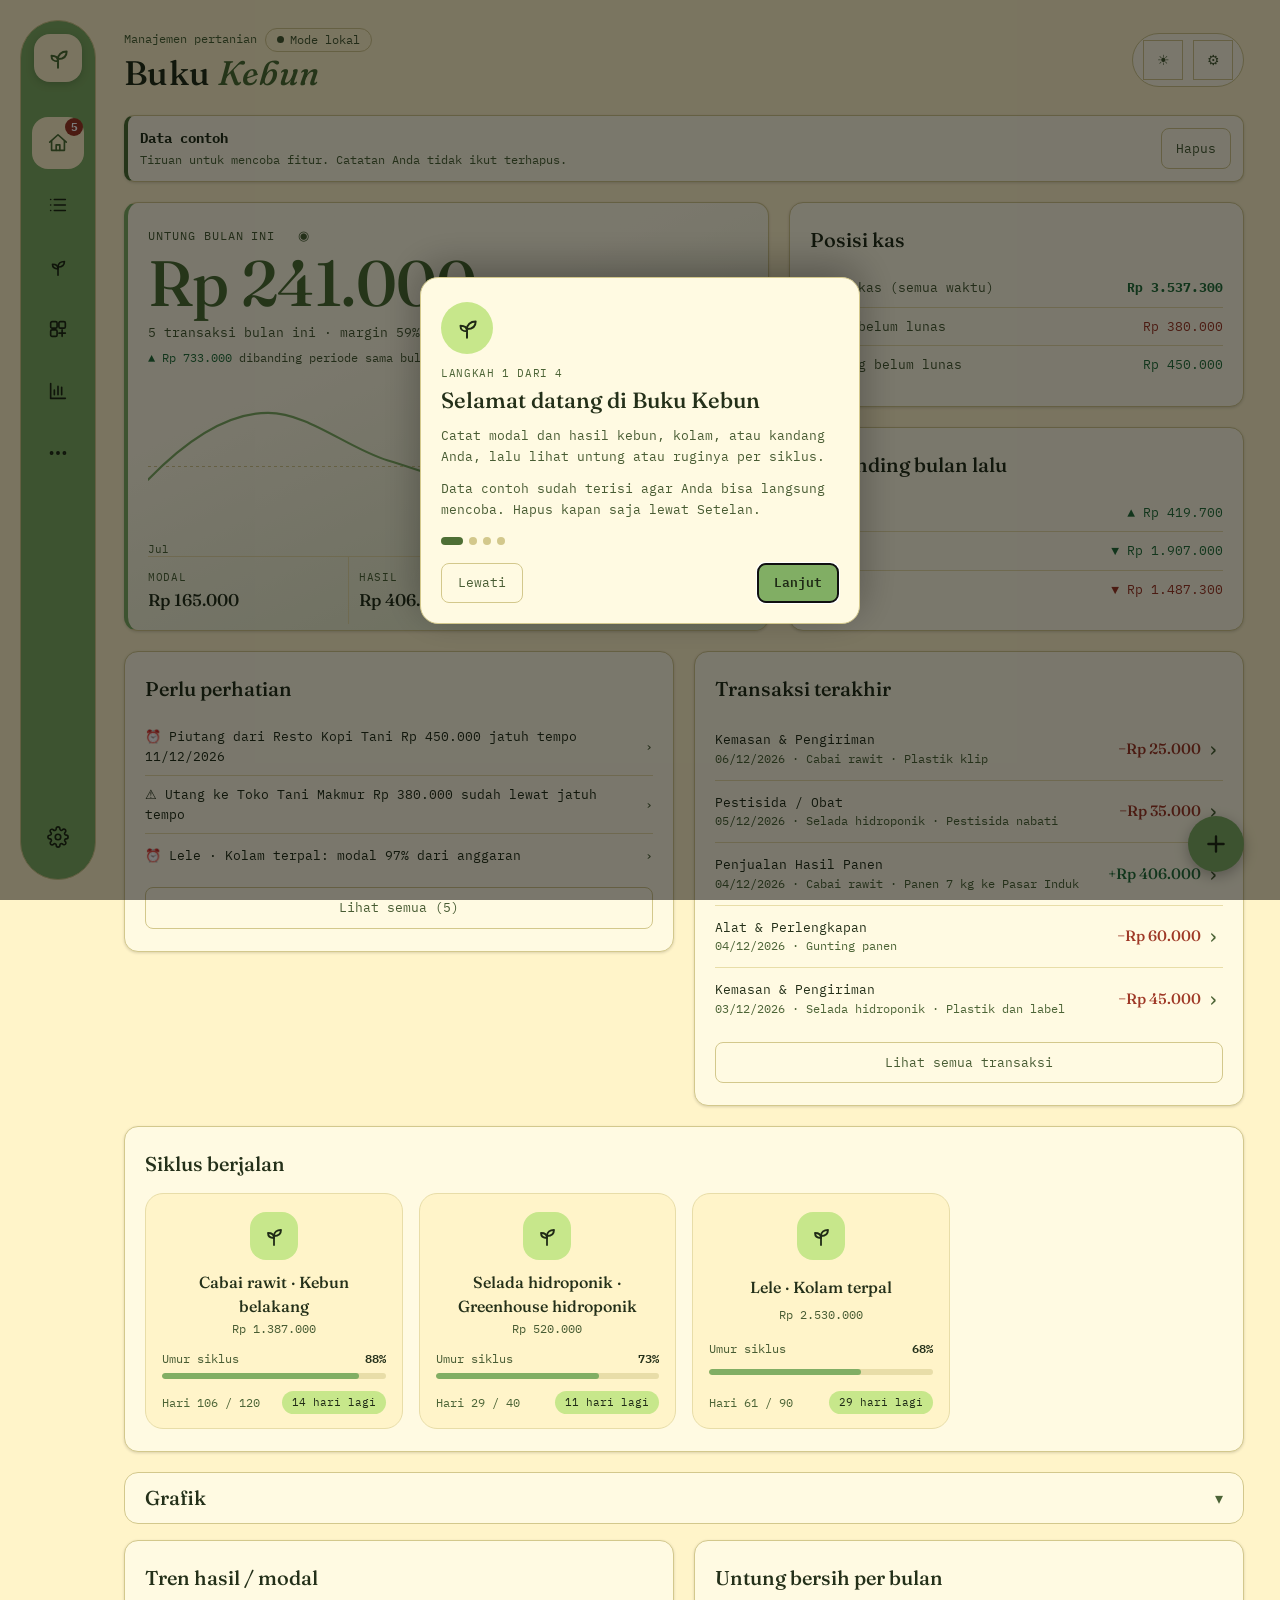
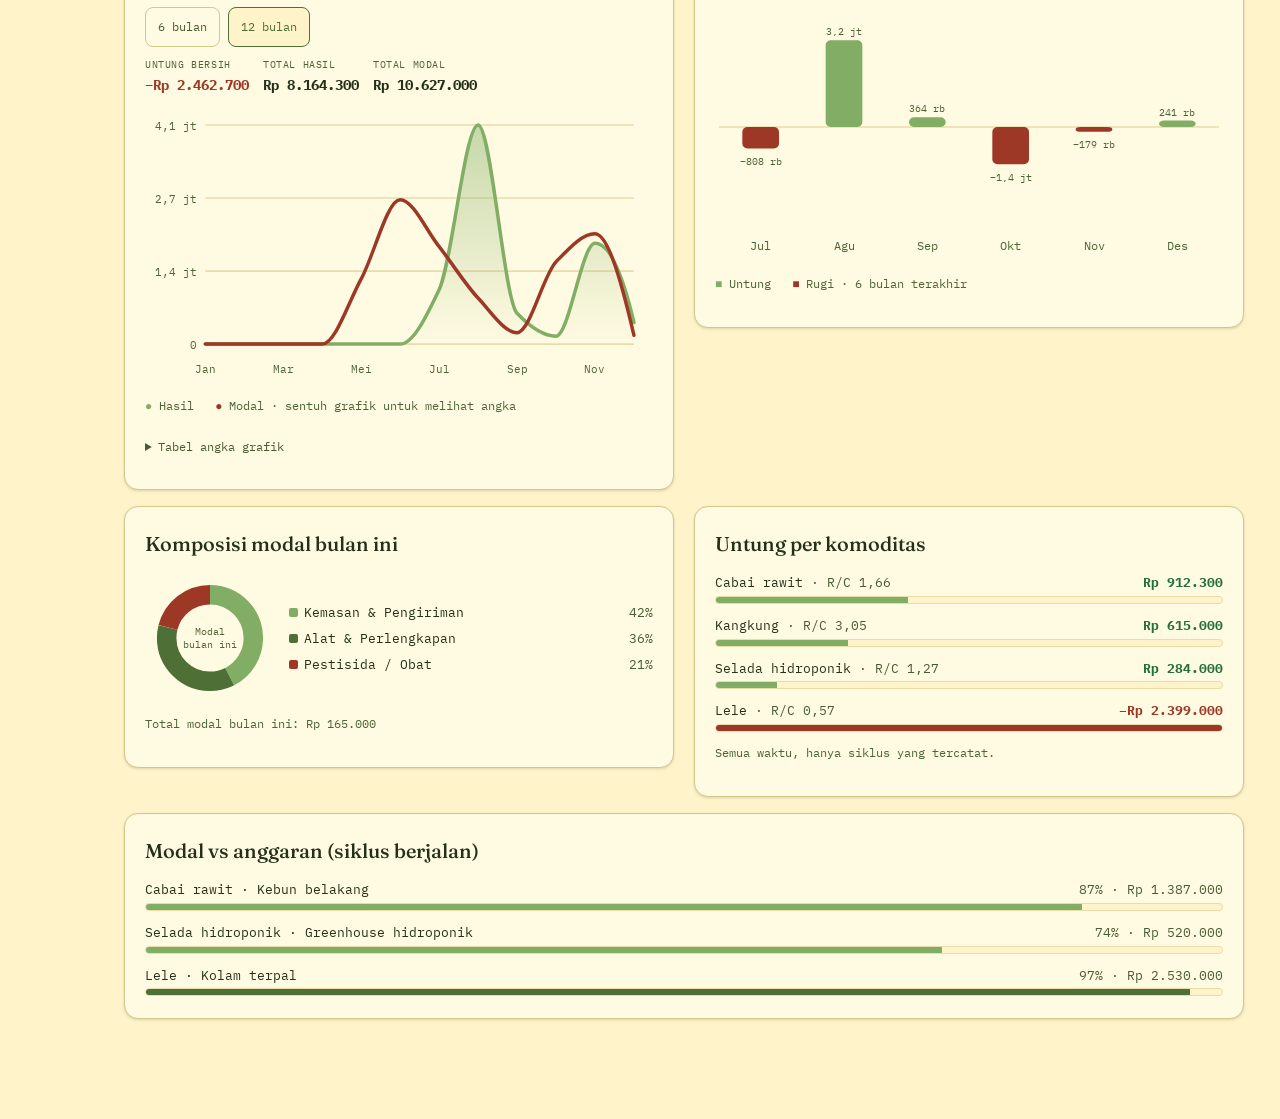
==== commit b927d0aa: "v0.1.121" ====
--- a/buku-kebun.html
+++ b/buku-kebun.html
@@ -25,8 +25,8 @@
 .brand{font-family:'Fraunces',Georgia,serif;font-weight:500;font-size:22px;letter-spacing:.01em}
 .brand em{font-style:italic;color:var(--gold);font-weight:500}
 .updated{font-size:12px;color:var(--paper-faint);margin-top:10px}
-.theme-toggle{background:none;border:1px solid var(--line);color:var(--paper-dim);width:30px;height:30px;font-size:14px;cursor:pointer;line-height:1}
-.theme-toggle:hover{color:var(--gold);border-color:var(--gold)}
+.theme-toggle{background:none;border:1px solid var(--line);color:var(--paper-dim);width:40px;height:40px;font-size:14px;cursor:pointer;line-height:1}
+@media (hover:hover){.theme-toggle:hover{color:var(--gold);border-color:var(--gold)}}
 .hero{padding:26px 4px 6px}
 .hero-label{font-size:12px;color:var(--paper-dim);text-transform:uppercase;letter-spacing:.08em;margin:0 0 6px}
 .hero-number{font-family:'Fraunces',Georgia,serif;font-weight:500;font-size:clamp(36px,9vw,64px);line-height:1;color:var(--gold);letter-spacing:-.01em;white-space:nowrap;font-variant-numeric:lining-nums tabular-nums}
@@ -40,9 +40,9 @@
 .main-tabs{display:flex;gap:2px;margin:22px 0 0;border-bottom:1px solid var(--line);overflow-x:auto;scrollbar-width:none}
 .main-tabs::-webkit-scrollbar{display:none}
 .main-tab-btn{background:none;border:0;color:var(--paper-dim);font:inherit;font-size:12.5px;letter-spacing:.02em;padding:12px 18px;cursor:pointer;white-space:nowrap;border-bottom:2px solid transparent;transition:color .15s,border-color .15s}
-.main-tab-btn:hover{color:var(--paper)}
+@media (hover:hover){.main-tab-btn:hover{color:var(--paper)}}
 .main-tab-btn.active{color:var(--gold);border-bottom-color:var(--gold)}
-.bottom-nav{display:none;position:fixed;left:0;right:0;bottom:0;z-index:50;background:var(--ink);border-top:1px solid var(--line);padding:6px 4px calc(6px + env(safe-area-inset-bottom,0px));justify-content:space-around;gap:2px}
+.bottom-nav{display:none;position:fixed;left:0;right:0;bottom:0;z-index:var(--z-nav);background:var(--ink);border-top:1px solid var(--line);padding:6px 4px calc(6px + env(safe-area-inset-bottom,0px));justify-content:space-around;gap:2px}
 .bnav-btn{background:none;border:0;color:var(--paper-faint);cursor:pointer;display:flex;flex-direction:column;align-items:center;gap:3px;padding:6px 2px;border-radius:12px;flex:1;min-width:0;font:inherit;font-size:9.5px;transition:color .15s,background .15s}
 .bnav-btn.active{color:var(--act-tx);background:var(--act-bg)}
 .bnav-icon{width:19px;height:19px}
@@ -55,37 +55,30 @@
 .row{display:flex;justify-content:space-between;gap:10px;padding:9px 0;border-top:1px solid var(--line-soft);font-size:13px}
 .row:first-of-type{border-top:0}
 .row .mu{color:var(--paper-dim)}
-.row-tuju{cursor:pointer;align-items:center;min-height:44px}.row-tuju:hover>span:first-child{color:var(--gold)}.row-tuju:focus-visible{outline:2px solid var(--gold);outline-offset:2px}
+.row-tuju{cursor:pointer;align-items:center;min-height:44px}@media (hover:hover){.row-tuju:hover>span:first-child{color:var(--gold)}}.row-tuju:focus-visible{outline:2px solid var(--gold);outline-offset:2px}
 label{display:block;font-size:10.5px;color:var(--paper-faint);text-transform:uppercase;letter-spacing:.06em;margin:14px 0 5px}
 input,select,textarea{width:100%;font:inherit;font-size:13px;padding:10px 11px;background:var(--ink);color:var(--paper);border:1px solid var(--line);border-radius:8px}
 input:focus,select:focus,textarea:focus{outline:2px solid var(--gold);outline-offset:1px}
 .seg{display:flex;gap:8px}
 .btn{font:inherit;font-size:13px;padding:10px 14px;border-radius:8px;border:1px solid var(--line);background:none;color:var(--paper-dim);cursor:pointer;flex:1}
-.btn:hover{color:var(--gold);border-color:var(--gold)}
+@media (hover:hover){.btn:hover{color:var(--gold);border-color:var(--gold)}}
 .btn.on{color:var(--gold);border-color:var(--gold);background:var(--ink)}
 .btn.gold{background:var(--fill);color:var(--on-fill);border-color:var(--fill);font-weight:600;width:100%;margin-top:18px}
-.btn.gold:hover{color:var(--on-fill);opacity:.9}
-.sc{cursor:pointer}
+@media (hover:hover){.btn.gold:hover{color:var(--on-fill);opacity:.9}}
 .sc-head{display:flex;justify-content:space-between;align-items:baseline;gap:8px}
 .sc-name{font-family:'Fraunces',Georgia,serif;font-size:17px;font-weight:500}
 .badge{font-size:10.5px;text-transform:uppercase;letter-spacing:.06em;color:var(--paper-faint);border:1px solid var(--line);padding:1px 7px}
 .badge.live{color:var(--gold);border-color:var(--gold)}
 .det{margin-top:12px;padding-top:6px;border-top:1px solid var(--line-soft)}
-.tblwrap{overflow-x:auto}
-table.ledger{width:100%;border-collapse:collapse;font-size:12.5px}
-table.ledger th{font-size:10.5px;font-weight:500;color:var(--paper-faint);text-transform:uppercase;letter-spacing:.06em;text-align:right;padding:8px;border-bottom:1px solid var(--line)}
-table.ledger td{padding:8px;border-bottom:1px solid var(--line-soft);text-align:right;white-space:nowrap}
-table.ledger th:first-child,table.ledger td:first-child{text-align:left}
-table.ledger tbody tr:hover{background:var(--ink)}
-.toast{position:fixed;left:50%;bottom:88px;transform:translateX(-50%);background:var(--fill);color:var(--on-fill);padding:8px 16px;font-size:12.5px;z-index:120}
-.fab{position:fixed;right:max(20px,calc((100vw - 920px)/2 + 20px));bottom:calc(76px + env(safe-area-inset-bottom,0px));width:56px;height:56px;border-radius:50%;border:0;background:var(--fill);color:var(--on-fill);box-shadow:0 4px 14px rgba(0,0,0,.28);cursor:pointer;z-index:55;display:flex;align-items:center;justify-content:center;transition:transform .15s,opacity .15s}
-.fab:hover{opacity:.92}.fab:active{transform:scale(.94)}
+.toast{position:fixed;left:50%;bottom:88px;transform:translateX(-50%);background:var(--fill);color:var(--on-fill);padding:8px 16px;font-size:12.5px;z-index:var(--z-toast)}
+.fab{position:fixed;right:max(20px,calc((100vw - 920px)/2 + 20px));bottom:calc(76px + env(safe-area-inset-bottom,0px));width:56px;height:56px;border-radius:50%;border:0;background:var(--fill);color:var(--on-fill);box-shadow:0 4px 14px rgba(0,0,0,.28);cursor:pointer;z-index:var(--z-fab);display:flex;align-items:center;justify-content:center;transition:transform .15s,opacity .15s}
+@media (hover:hover){.fab:hover{opacity:.92}}.fab:active{transform:scale(.94)}
 .fab:focus-visible{outline:2px solid var(--gold);outline-offset:3px}
 .fab svg{width:26px;height:26px}
 .fab[hidden]{display:none}
 .fab svg{transition:transform .18s}.fab.open svg{transform:rotate(45deg)}
-.fab-scrim{position:fixed;inset:0;z-index:54;background:rgba(0,0,0,.28)}
-.fab-dial{position:fixed;right:max(20px,calc((100vw - 920px)/2 + 20px));bottom:calc(144px + env(safe-area-inset-bottom,0px));z-index:55;display:flex;flex-direction:column;align-items:flex-end;gap:10px}
+.fab-scrim{position:fixed;inset:0;z-index:var(--z-fab-scrim);background:rgba(0,0,0,.28)}
+.fab-dial{position:fixed;right:max(20px,calc((100vw - 920px)/2 + 20px));bottom:calc(144px + env(safe-area-inset-bottom,0px));z-index:var(--z-fab);display:flex;flex-direction:column;align-items:flex-end;gap:10px}
 .fab-scrim[hidden],.fab-dial[hidden]{display:none}
 .fab-item{border:0;border-radius:24px;padding:12px 18px;background:var(--fill);color:var(--on-fill);font:inherit;font-size:14px;font-weight:500;box-shadow:0 4px 14px rgba(0,0,0,.28);cursor:pointer;white-space:nowrap}
 .fab-item:active{transform:scale(.96)}.fab-item:focus-visible{outline:2px solid var(--gold);outline-offset:3px}
@@ -103,7 +96,7 @@
 .masthead-right{display:flex;align-items:center;gap:10px}
 .theme-toggle.active{color:var(--gold);border-color:var(--gold)}
 .eye{background:none;border:0;color:var(--paper-faint);cursor:pointer;font-size:13px;padding:2px 4px;margin-left:4px}
-.eye:hover{color:var(--gold)}
+@media (hover:hover){.eye:hover{color:var(--gold)}}
 .sec-head{display:flex;justify-content:space-between;align-items:baseline;gap:8px 14px;flex-wrap:wrap;margin-bottom:6px}
 .sec-head h2{margin:0}
 .sec-head .note{max-width:38ch;text-align:right}
@@ -118,7 +111,7 @@
 .settings-text{width:100%;min-height:96px;margin-top:6px;font:inherit;font-size:11.5px;padding:10px 11px;background:var(--ink);color:var(--paper);border:1px solid var(--line);border-radius:8px;resize:vertical}
 .settings-text:focus{outline:2px solid var(--gold);outline-offset:1px}
 .btn.danger{color:var(--loss);border-color:var(--loss)}
-.btn.danger:hover{color:var(--loss);opacity:.85}
+@media (hover:hover){.btn.danger:hover{color:var(--loss);opacity:.85}}
 .dot{display:inline-block;width:9px;height:9px;border-radius:50%;margin-right:6px}
 @media (max-width:600px){.settings-row{flex-direction:column;align-items:stretch;gap:10px}.seg.sm{justify-content:flex-start}.settings-input{width:100%;text-align:left}.sec-head .note{text-align:left;max-width:none}}
 /* ---------- Liquid Glass bergaya iOS (v0.1.069; sakelar di Setelan, berlaku untuk semua skema dan mode) ----------
@@ -136,7 +129,7 @@
   --lg-blur:blur(14px) saturate(160%);
   --glass:var(--lg-fill);--glass-edge:rgba(255,255,255,.50);
   --glass-shadow:0 8px 24px rgba(50,70,35,.10),0 1px 3px rgba(50,70,35,.06);
-  --glass-nav:rgba(255,255,255,.16);--glass-input:rgba(255,255,255,.30);--glass-th:rgba(255,255,255,.55);
+  --glass-nav:rgba(255,255,255,.16);--glass-input:rgba(255,255,255,.30);
   background:none}
 html[data-glass="1"][data-theme="dark"]{
   --lg-spec:radial-gradient(130% 95% at 0% 0%,rgba(255,255,255,.13),rgba(255,255,255,0) 44%);
@@ -148,7 +141,7 @@
   --lg-blur:blur(16px) saturate(145%);
   --glass-edge:rgba(255,255,255,.14);
   --glass-shadow:0 10px 30px rgba(0,0,0,.30),0 1px 4px rgba(0,0,0,.16);
-  --glass-nav:rgba(22,29,18,.36);--glass-input:rgba(255,255,255,.05);--glass-th:rgba(0,0,0,.26)}
+  --glass-nav:rgba(22,29,18,.36);--glass-input:rgba(255,255,255,.05)}
 @supports (background:color-mix(in srgb,red 50%,transparent)){
   html[data-glass="1"] body{background:
     radial-gradient(900px 700px at 82% 0%,color-mix(in srgb,var(--fill) 40%,transparent),transparent 62%),
@@ -191,7 +184,7 @@
 html[data-glass="1"] .theme-toggle,html[data-glass="1"] .dm-x{border-radius:50%}
 html[data-glass="1"] .badge{border-radius:999px}
 html[data-glass="1"] :is(.btn,.theme-toggle,.dm-x,.fab-item,.bnav-btn):active{transform:scale(.95)}
-html[data-glass="1"] .btn:hover,html[data-glass="1"] .theme-toggle:hover{border-color:var(--glass-edge);color:var(--gold)}
+@media (hover:hover){html[data-glass="1"] .btn:hover,html[data-glass="1"] .theme-toggle:hover{border-color:var(--glass-edge);color:var(--gold)}}
 html[data-glass="1"] .btn.on{background:var(--lg-lens);color:var(--gold);border-color:var(--glass-edge);box-shadow:var(--lg-hi-s),0 3px 8px rgba(0,0,0,.07)}
 html[data-glass="1"] .btn.gold{color:var(--on-fill);border-color:rgba(255,255,255,.55)}
 html[data-glass="1"] .btn.danger{border-color:color-mix(in srgb,var(--loss) 55%,transparent)}
@@ -216,7 +209,6 @@
 html[data-glass="1"] .main-tabs{border:1px solid var(--glass-edge);border-radius:999px;padding:4px;gap:4px;background:var(--lg-spec),var(--lg-fill);-webkit-backdrop-filter:var(--lg-blur);backdrop-filter:var(--lg-blur);box-shadow:var(--glass-shadow),var(--lg-hi-s)}
 html[data-glass="1"] .main-tab-btn{border-radius:999px;border-bottom-color:transparent;padding:10px 18px}
 html[data-glass="1"] .main-tab-btn.active{background:var(--lg-lens);border-bottom-color:transparent;box-shadow:var(--lg-hi-s),0 2px 8px rgba(0,0,0,.08)}
-html[data-glass="1"] table.ledger th{background:var(--glass-th)}
 /* FAB: kaca berwarna */
 html[data-glass="1"] .fab{border:1px solid rgba(255,255,255,.50);box-shadow:var(--lg-hi-s),0 8px 20px rgba(50,70,35,.24);-webkit-backdrop-filter:blur(8px) saturate(150%);backdrop-filter:blur(8px) saturate(150%)}
 @supports (background:color-mix(in srgb,red 50%,transparent)){
@@ -235,7 +227,7 @@
 /* ---------- Transaksi (v0.1.007) ---------- */
 .tx{display:flex;justify-content:space-between;align-items:center;gap:12px;padding:12px 0;border-top:1px solid var(--line-soft);cursor:pointer}
 h2+.tx{border-top:0}
-.tx:hover .tx-n{color:var(--gold)}
+@media (hover:hover){.tx:hover .tx-n{color:var(--gold)}}
 .tx:focus-visible{outline:2px solid var(--gold);outline-offset:2px}
 .tx-l{min-width:0}
 .tx-n{font-size:13px}
@@ -258,7 +250,7 @@
 /* ---------- Siklus (v0.1.008) ---------- */
 .sc-card{padding:13px 0;border-top:1px solid var(--line-soft);cursor:pointer}
 .sc-card:first-of-type{border-top:0}
-.sc-card:hover .sc-name{color:var(--gold)}
+@media (hover:hover){.sc-card:hover .sc-name{color:var(--gold)}}
 .sc-card .note{margin-top:4px}
 .seg+.sc-card{margin-top:8px}
 /* ---------- Form kustom (v0.1.009) ---------- */
@@ -269,31 +261,31 @@
 .cx{position:relative}
 .cx-native{display:none!important}
 .cx-btn{display:flex;align-items:center;justify-content:space-between;gap:10px;width:100%;min-height:40px;padding:10px 11px;font:inherit;font-size:13px;text-align:left;background:var(--ink);color:var(--paper);border:1px solid var(--line);border-radius:8px;cursor:pointer;-webkit-tap-highlight-color:transparent;transition:border-color .15s}
-.cx-btn:hover{border-color:var(--gold-dim)}
+@media (hover:hover){.cx-btn:hover{border-color:var(--gold-dim)}}
 .cx-btn:focus-visible,.cx-btn[aria-expanded="true"]{outline:2px solid var(--gold);outline-offset:1px}
 .cx-val{min-width:0;overflow:hidden;text-overflow:ellipsis;white-space:nowrap}
 .cx-val.ph{color:var(--paper-faint)}
 .cx-ic{width:16px;height:16px;flex:none;fill:none;stroke:var(--paper-dim);stroke-width:1.8;stroke-linecap:round;stroke-linejoin:round}
 .cx-btn[aria-expanded="true"] .cx-ic{stroke:var(--gold)}
-.cx-back{position:fixed;inset:0;z-index:99}
+.cx-back{position:fixed;inset:0;z-index:var(--z-pop-back)}
 .cx-back.dim{background:rgba(20,28,14,.4)}
-.cx-pop{position:fixed;z-index:100;box-sizing:border-box;max-width:calc(100vw - 16px);max-height:min(340px,60vh);overflow:auto;padding:6px;background:var(--ink-raised);color:var(--paper);border:1px solid var(--line);border-radius:12px;box-shadow:0 14px 36px rgba(0,0,0,.28);font-family:'IBM Plex Mono',ui-monospace,Menlo,monospace;font-size:13px;line-height:1.5}
+.cx-pop{position:fixed;z-index:var(--z-pop);box-sizing:border-box;max-width:calc(100vw - 16px);max-height:min(340px,60vh);overflow:auto;padding:6px;background:var(--ink-raised);color:var(--paper);border:1px solid var(--line);border-radius:12px;box-shadow:0 14px 36px rgba(0,0,0,.28);font-family:'IBM Plex Mono',ui-monospace,Menlo,monospace;font-size:13px;line-height:1.5}
 .cx-pop.cal:not(.sheet){width:296px;max-height:none;padding:12px}
 .cx-pop.sheet{left:0;right:0;bottom:0;top:auto;max-width:none;max-height:74vh;padding:14px 14px calc(16px + env(safe-area-inset-bottom,0px));border-radius:18px 18px 0 0;border-bottom:0}
 .cx-pop.sheet::before{content:"";display:block;width:38px;height:4px;margin:0 auto 10px;border-radius:2px;background:var(--line)}
 .cx-opt{display:flex;align-items:center;justify-content:space-between;gap:10px;padding:11px 12px;border-radius:8px;cursor:pointer;outline:none}
-.cx-opt:hover,.cx-opt:focus{background:var(--act-bg)}
+.cx-opt:focus{background:var(--act-bg)}@media (hover:hover){.cx-opt:hover{background:var(--act-bg)}}
 .cx-opt.sel{color:var(--gold);font-weight:500}
 .cx-ck{width:15px;height:15px;flex:none;fill:none;stroke:var(--gold);stroke-width:2.2;stroke-linecap:round;stroke-linejoin:round}
 .cx-grp{padding:10px 12px 4px;font-size:10.5px;color:var(--paper-faint);text-transform:uppercase;letter-spacing:.06em}
 .cx-cal-h{display:flex;align-items:center;justify-content:space-between;gap:2px;margin-bottom:8px}
 .cx-cal-t{flex:1;text-align:center;font-family:'Fraunces',Georgia,serif;font-size:16px}
 .cx-nav{width:34px;height:34px;border:0;border-radius:8px;background:none;color:var(--paper-dim);font:inherit;font-size:16px;cursor:pointer}
-.cx-nav:hover{background:var(--act-bg);color:var(--gold)}
+@media (hover:hover){.cx-nav:hover{background:var(--act-bg);color:var(--gold)}}
 .cx-grid{display:grid;grid-template-columns:repeat(7,1fr);gap:2px}
 .cx-wd{padding:6px 0;text-align:center;font-size:10.5px;color:var(--paper-faint);text-transform:uppercase}
 .cx-day{height:38px;border:0;border-radius:10px;background:none;color:var(--paper);font:inherit;font-size:13px;cursor:pointer}
-.cx-day:hover{background:var(--act-bg)}
+@media (hover:hover){.cx-day:hover{background:var(--act-bg)}}
 .cx-day.today{box-shadow:inset 0 0 0 1px var(--gold-dim)}
 .cx-day.sel{background:var(--fill);color:var(--on-fill);font-weight:600}
 .cx-foot{display:flex;gap:8px;margin-top:10px}
@@ -323,7 +315,6 @@
 .sk-f{display:block;margin-top:10px}.sk-f span{display:block;font-size:12px;color:var(--paper-faint);margin-bottom:4px}.sk-f input{width:100%;font:inherit;font-size:13px;padding:10px 11px;background:var(--ink);color:var(--paper);border:1px solid var(--line);border-radius:8px}.sk-f input:focus{outline:2px solid var(--gold);outline-offset:1px}
 
 /* v0.1.024 penyempurnaan UX */
-.theme-toggle{width:40px;height:40px}
 .eye{padding:10px 12px;margin:-10px -4px -10px 0;min-width:40px;min-height:40px}
 .lg-detail summary{padding:11px 0}
 .seg .btn{min-width:40px}
@@ -377,7 +368,7 @@
 .lap-aksi{display:flex;justify-content:flex-end;gap:8px;margin:0 0 12px}
 .ikon-btn{display:inline-flex;align-items:center;gap:7px;min-height:40px;padding:0 14px;font:inherit;font-size:12.5px;border:1px solid var(--line);border-radius:8px;background:none;color:var(--paper-dim);cursor:pointer}
 .ikon-btn svg{width:18px;height:18px;flex:0 0 auto;stroke:currentColor;fill:none;stroke-width:1.8;stroke-linecap:round;stroke-linejoin:round}
-.ikon-btn:hover,.ikon-btn:focus-visible{color:var(--gold);border-color:var(--gold)}
+.ikon-btn:focus-visible{color:var(--gold);border-color:var(--gold)}@media (hover:hover){.ikon-btn:hover{color:var(--gold);border-color:var(--gold)}}
 /* ---------- Panduan cepat (v0.1.034) ---------- */
 .pd-kartu{width:100%;max-width:440px;max-height:92vh;overflow-y:auto;background:var(--ink-raised);color:var(--paper);border:1px solid var(--line);border-bottom:0;border-radius:18px 18px 0 0;padding:24px 20px calc(18px + env(safe-area-inset-bottom,0px));box-shadow:0 -10px 40px rgba(0,0,0,.3)}
 @media (min-width:721px){.pd-kartu{border-bottom:1px solid var(--line);border-radius:18px;padding-bottom:20px}}
@@ -415,7 +406,7 @@
 
 /* Fase 7 — aksesibilitas (v0.1.038) */
 .sr-only{position:absolute!important;width:1px;height:1px;margin:-1px;padding:0;overflow:hidden;clip:rect(0,0,0,0);white-space:nowrap;border:0}
-.lewati{position:absolute;min-height:44px;box-sizing:border-box;display:flex;align-items:center;left:8px;top:-60px;z-index:100;background:var(--fill);color:var(--on-fill);padding:10px 16px;font-size:13px;font-weight:600;text-decoration:none;border-radius:8px}
+.lewati{position:absolute;min-height:44px;box-sizing:border-box;display:flex;align-items:center;left:8px;top:-60px;z-index:var(--z-skip);background:var(--fill);color:var(--on-fill);padding:10px 16px;font-size:13px;font-weight:600;text-decoration:none;border-radius:8px}
 .lewati:focus{top:calc(8px + env(safe-area-inset-top,0px))}
 #app:focus{outline:none}
 @media (prefers-reduced-motion:reduce){*,*::before,*::after{animation-duration:.01ms!important;animation-iteration-count:1!important;transition-duration:.01ms!important;scroll-behavior:auto!important}}
@@ -425,7 +416,6 @@
 .m-tap{flex:1;min-width:0;display:flex;flex-wrap:wrap;align-items:center;gap:2px 6px;min-height:40px;cursor:pointer;overflow-wrap:anywhere}
 .m-tap:focus-visible{outline:2px solid var(--gold);outline-offset:2px}
 .m-row .btn{align-self:center}
-.m-edit{background:var(--ink);box-shadow:inset 3px 0 0 var(--gold);padding-left:8px}
 .m-arsip .m-tap{opacity:.7}
 .m-tap .badge{flex:0 0 auto}
 
@@ -433,14 +423,14 @@
 @media (max-width:360px){.bnav-btn{font-size:9px;padding:6px 0}}
 #app>.seg{margin-bottom:14px}
 /* Modal detail unit & komoditas (v0.1.040) */
-.dm-lapis{position:fixed;inset:0;z-index:90;display:flex;align-items:flex-end;justify-content:center;background:rgba(0,0,0,.52)}
+.dm-lapis{position:fixed;inset:0;z-index:var(--z-modal);display:flex;align-items:flex-end;justify-content:center;background:rgba(0,0,0,.52)}
 .dm-kartu{width:100%;max-width:440px;max-height:92vh;max-height:92dvh;display:flex;flex-direction:column;background:var(--ink-raised);color:var(--paper);border:1px solid var(--line);border-bottom:0;border-radius:18px 18px 0 0;box-shadow:0 -10px 40px rgba(0,0,0,.3)}
 .dm-kartu:focus{outline:none}
 .dm-kepala{display:flex;justify-content:space-between;align-items:flex-start;gap:12px;padding:20px 20px 12px}
 .dm-jenis{font-size:10.5px;color:var(--paper-faint);text-transform:uppercase;letter-spacing:.06em}
 .dm-judul{font-family:'Fraunces',Georgia,serif;font-weight:500;font-size:22px;line-height:1.25;margin:4px 0 0;overflow-wrap:anywhere}
 .dm-x{flex:0 0 auto;width:40px;height:40px;border:1px solid var(--line);border-radius:8px;background:none;color:var(--paper-dim);cursor:pointer;display:flex;align-items:center;justify-content:center}
-.dm-x:hover,.dm-x:focus-visible{color:var(--gold);border-color:var(--gold)}
+.dm-x:focus-visible{color:var(--gold);border-color:var(--gold)}@media (hover:hover){.dm-x:hover{color:var(--gold);border-color:var(--gold)}}
 .dm-x svg{width:18px;height:18px;stroke:currentColor;fill:none;stroke-width:1.8;stroke-linecap:round}
 .dm-isi{flex:1 1 auto;min-height:0;overflow-y:auto;padding:0 20px 8px;-webkit-overflow-scrolling:touch}
 .dm-isi .row>span:last-child{text-align:right}
@@ -465,14 +455,14 @@
 @media print{.byr-x{display:none!important}}
 
 .rc-chips{display:flex;flex-wrap:nowrap;overflow-x:auto;position:relative;scrollbar-width:none;-webkit-overflow-scrolling:touch}.rc-chips::-webkit-scrollbar{display:none}.rc-chips .btn{flex:0 0 auto;white-space:nowrap}
-.ang-baris{display:block;width:100%;min-height:44px;text-align:left;background:none;border:0;border-top:1px solid var(--line-soft);padding:12px 0;color:inherit;font:inherit;cursor:pointer}.ang-baris:hover,.ang-baris:focus-visible{background:var(--line-soft)}.ang-baris .bar-ang{margin:6px 0}
+.ang-baris{display:block;width:100%;min-height:44px;text-align:left;background:none;border:0;border-top:1px solid var(--line-soft);padding:12px 0;color:inherit;font:inherit;cursor:pointer}.ang-baris:focus-visible{background:var(--line-soft)}@media (hover:hover){.ang-baris:hover{background:var(--line-soft)}}.ang-baris .bar-ang{margin:6px 0}
 .kas-grafik{display:block;width:100%;height:auto;margin:4px 0}.kas-up{fill:var(--gain)}.kas-down{fill:var(--loss)}.kas-lbl{fill:var(--paper-faint);font-size:8px}.kas-zero{stroke:var(--line);stroke-width:1}.kas-spark{display:block;width:100%;height:40px;margin:4px 0 8px;fill:none;stroke:var(--gold);stroke-width:1.6;vector-effect:non-scaling-stroke}.kas-spark polyline{vector-effect:non-scaling-stroke}.lencana{display:inline-block;margin-left:6px;padding:0 7px;font-size:10.5px;line-height:18px;border:1px solid var(--loss);border-radius:99px;color:var(--loss)}
 
 /* v0.1.063 — komponen baris daftar bersama: .tx, .ang-baris, .m-row (docs/STYLE.md) */
-:root{--baris-min:48px}
+:root{--baris-min:48px;--z-latar:-1;--z-nav:50;--z-rail-logo:51;--z-fab-scrim:54;--z-fab:55;--z-label:60;--z-modal:90;--z-pop-back:99;--z-pop:100;--z-skip:100;--z-toast:120}
 .tx,.ang-baris,.m-row{min-height:var(--baris-min);padding-top:12px;padding-bottom:12px;border-top:1px solid var(--line-soft);transition:background .12s,transform .15s ease}
-.tx:hover,.ang-baris:hover,.m-row:hover,.tx:active,.ang-baris:active,.m-row:active{background:var(--line-soft)}
-.tx:hover .tx-n{color:inherit}
+.tx:active,.ang-baris:active,.m-row:active{background:var(--line-soft)}@media (hover:hover){.tx:hover,.ang-baris:hover,.m-row:hover{background:var(--line-soft)}}
+@media (hover:hover){.tx:hover .tx-n{color:inherit}}
 .tx:focus-visible,.ang-baris:focus-visible{outline:2px solid var(--gold);outline-offset:-2px;background:var(--line-soft)}
 .m-tap:focus-visible{outline-offset:-2px}
 h2+.tx,h2+.ang-baris,h2+.m-row{border-top:0}
@@ -485,13 +475,13 @@
 .ag-grup.down{color:var(--loss)}
 .ag-row{display:flex;align-items:stretch;gap:8px;border-top:1px solid var(--line-soft)}
 .ag-main{flex:1;min-width:0;display:flex;flex-direction:column;gap:2px;min-height:44px;padding:10px 0;text-align:left;font:inherit;color:inherit;background:none;border:0;cursor:pointer}
-.ag-main:hover strong{color:var(--gold)}
+@media (hover:hover){.ag-main:hover strong{color:var(--gold)}}
 .ag-main:focus-visible{outline:2px solid var(--gold);outline-offset:2px;border-radius:6px}
 .ag-ok{flex:0 0 auto;align-self:center;min-width:44px;min-height:44px;padding:0 10px;font-size:16px}
 
 /* v0.1.070 — geometri latar untuk efek kaca (hanya tampil saat kaca Nyala) */
 .gbg{display:none}
-html[data-glass="1"] .gbg{display:block;position:fixed;inset:0;z-index:-1;pointer-events:none;overflow:hidden;contain:strict}
+html[data-glass="1"] .gbg{display:block;position:fixed;inset:0;z-index:var(--z-latar);pointer-events:none;overflow:hidden;contain:strict}
 .gbg .gs{position:absolute;display:block}
 .gbg .g1{width:clamp(220px,52vw,520px);aspect-ratio:1;border-radius:50%;right:-24%;top:-12%;background:radial-gradient(circle at 30% 28%,var(--fill-hi),var(--fill) 72%);opacity:.50}
 .gbg .g2{width:clamp(200px,46vw,460px);aspect-ratio:1;border-radius:50%;left:-16%;bottom:6%;border:clamp(14px,3.4vw,34px) solid var(--gold-dim);opacity:.38}
@@ -507,7 +497,7 @@
 
 /* v0.1.070 — keterbacaan di atas kaca bening */
 html[data-glass="1"] .updated{color:var(--paper-dim)}
-html[data-glass="1"] :is(.m-chev,.chev){color:var(--paper-dim)}
+html[data-glass="1"] .m-chev{color:var(--paper-dim)}
 html[data-glass="1"] .row-tuju>.mu{color:var(--paper-dim)}
 
 /* v0.1.071 — header dinamis: judul halaman aktif ada di header */
@@ -516,7 +506,7 @@
 .masthead-right{flex:0 0 auto}
 .hdr-back{flex:0 0 auto;font-size:24px;line-height:1;padding:0 0 3px;font-family:inherit}
 .hdr-back[hidden]{display:none}
-.hdr-back:hover{color:var(--gold);border-color:var(--gold)}
+@media (hover:hover){.hdr-back:hover{color:var(--gold);border-color:var(--gold)}}
 @media print{.hdr-back{display:none!important}}
 .brand{display:-webkit-box;-webkit-box-orient:vertical;-webkit-line-clamp:2;line-clamp:2;overflow:hidden}
 
@@ -524,15 +514,15 @@
 /* Cetak polos laporan (v0.1.074): dokumen #cetak-lap dibuat saat mencetak; warna literal agar tidak ikut tema/kaca */
 #cetak-lap{display:none}
 @page{size:A4;margin:14mm 12mm 16mm;@bottom-left{content:"Buku Kebun";font:8pt Arial,sans-serif;color:#444}@bottom-right{content:"Halaman " counter(page) " dari " counter(pages);font:8pt Arial,sans-serif;color:#444}}
-@page rincian{size:A4 landscape}
 @media print{
   html.cetak-lap body>*:not(#cetak-lap){display:none!important}
   html.cetak-lap #cetak-lap{display:block}
   html.cetak-lap,html.cetak-lap body{background:#fff!important;color:#000!important}
   #cetak-lap{font:9.5pt/1.4 Arial,"Helvetica Neue",sans-serif;color:#000;background:#fff}
-  #cetak-lap .ct-rincian-bag{page:rincian;break-before:page}
+  #cetak-lap .ct-rincian-bag{break-before:auto}
   #cetak-lap .ct-bab{font:600 13pt/1.3 Georgia,"Times New Roman",serif;margin:16pt 0 0;padding-bottom:2pt;border-bottom:.7pt solid #000;break-after:avoid;color:#000}
-  #cetak-lap .ct-rincian-bag .ct-bab{margin-top:0}
+  #cetak-lap .ct-rincian-bag .ct-bab{margin-top:16pt}
+  #cetak-lap .ct-lepas{margin-top:8pt}
   #cetak-lap h1{font:600 17pt/1.2 Georgia,"Times New Roman",serif;margin:0;color:#000}
   #cetak-lap h2{font:600 11.5pt/1.3 Georgia,"Times New Roman",serif;margin:0 0 5pt;color:#000}
   #cetak-lap .ct-sub{margin:1pt 0 6pt;font-size:11pt;color:#222}
@@ -550,7 +540,15 @@
   #cetak-lap .ct-tab .ct-tot td,#cetak-lap .ct-tab .ct-tot th{border-top:1pt solid #000;border-bottom:1pt solid #000;font-weight:700}
   #cetak-lap .ct-kv{width:60%}
   #cetak-lap .ct-kv th{font-weight:400;border-bottom:.5pt solid #999;width:45%}
-  #cetak-lap .ct-rinci{font-size:8.5pt}
+  #cetak-lap .ct-rinci{font-size:9pt}
+  #cetak-lap .ct-rinci th{white-space:normal;line-height:1.25}
+  #cetak-lap .ct-sub2{font:700 10pt Arial,"Helvetica Neue",sans-serif;margin:0 0 3pt;break-after:avoid;color:#000}
+  #cetak-lap .ct-cat+.ct-tab{margin-top:7pt}
+  #cetak-lap .ct-kpi{width:calc(100% + 12pt);margin:4pt -6pt 0;border-collapse:separate;border-spacing:6pt 0;table-layout:fixed}
+  #cetak-lap .ct-kpi td{border:.9pt solid #000;padding:6pt 8pt 7pt;vertical-align:top;width:25%}
+  #cetak-lap .ct-kl{display:block;font-size:7.5pt;font-weight:700;letter-spacing:.05em;text-transform:uppercase;color:#333}
+  #cetak-lap .ct-kv2{display:block;font:700 12pt/1.25 Georgia,"Times New Roman",serif;margin-top:3pt;color:#000;overflow-wrap:anywhere}
+  #cetak-lap .ct-ks{display:block;font-size:7.5pt;color:#333;margin-top:2pt;line-height:1.3}
   #cetak-lap .ct-cat{font-size:8pt;color:#333;margin:5pt 0 0;line-height:1.35}
   #cetak-lap .ct-bc{width:26%}
   #cetak-lap .ct-bar{display:block;height:8pt;border:.7pt solid #000;background:#fff}
@@ -593,18 +591,18 @@
   .main-tabs{display:none}
   .fab{right:36px}.fab-dial{right:36px}
   /* rail kiri (memakai #bnav yang sama) */
-  .rail-logo{display:flex;position:fixed;left:34px;top:34px;width:48px;height:48px;border-radius:16px;align-items:center;justify-content:center;background:var(--ink);color:var(--gold);z-index:51;box-shadow:0 2px 8px rgba(0,0,0,.18)}
+  .rail-logo{display:flex;position:fixed;left:34px;top:34px;width:48px;height:48px;border-radius:16px;align-items:center;justify-content:center;background:var(--ink);color:var(--gold);z-index:var(--z-rail-logo);box-shadow:0 2px 8px rgba(0,0,0,.18)}
   .rail-logo svg{width:26px;height:26px}
   .bottom-nav{display:flex;flex-direction:column;justify-content:flex-start;align-items:center;gap:10px;left:20px;right:auto;top:20px;bottom:20px;width:76px;padding:96px 12px 16px;border:1px solid var(--line);border-radius:38px;background:var(--fill);overflow:visible}
   .bnav-btn{flex:0 0 auto;width:52px;height:52px;min-width:0;padding:0;border-radius:16px;color:var(--on-fill);justify-content:center;overflow:visible}
   .bottom-nav .bnav-btn{overflow:visible}
-  .bnav-btn:hover{background:rgba(255,255,255,.24)}
+  @media (hover:hover){.bnav-btn:hover{background:rgba(255,255,255,.24)}}
   .bnav-btn.active{background:var(--ink);color:var(--gold)}
   .bnav-icon{width:22px;height:22px}
   .bnav-btn span{position:absolute;width:1px;height:1px;margin:-1px;max-width:none;overflow:hidden;clip:rect(0 0 0 0);white-space:nowrap}
   html[data-glass="1"] .bottom-nav{left:20px;right:auto;top:20px;bottom:20px;width:76px;border-radius:38px;padding:96px 12px 16px;border:1px solid var(--glass-edge)}
   html[data-glass="1"] .bnav-btn{color:var(--paper-dim)}
-  html[data-glass="1"] .bnav-btn:hover{background:var(--act-bg)}
+  @media (hover:hover){html[data-glass="1"] .bnav-btn:hover{background:var(--act-bg)}}
   html[data-glass="1"] .bnav-btn.active{background:var(--act-bg);color:var(--act-tx)}
   /* header: breadcrumb kecil di atas judul, tombol dalam pill di kanan */
   header.masthead{display:grid;grid-template-columns:minmax(0,1fr) auto;grid-template-areas:"crumb right" "title right";align-items:center;column-gap:16px;row-gap:2px;padding:4px 0 22px;border-bottom:0}
@@ -657,7 +655,7 @@
   body[data-hal="beranda"] .hero-spark-lbl:not([hidden]){display:flex;justify-content:space-between;font-size:10.5px;color:var(--paper-faint);margin-top:4px}
   body[data-hal="beranda"] .sk-grid{display:grid;grid-template-columns:repeat(auto-fill,minmax(220px,1fr));gap:16px;margin-top:14px}
   body[data-hal="beranda"] .sk-kartu{display:flex;flex-direction:column;align-items:stretch;gap:0;padding:18px 16px 14px;border:1px solid var(--line-soft);border-radius:18px;background:var(--ink);text-align:center}
-  body[data-hal="beranda"] .sk-kartu:hover{border-color:var(--gold-dim)}
+  @media (hover:hover){body[data-hal="beranda"] .sk-kartu:hover{border-color:var(--gold-dim)}}
   body[data-hal="beranda"] .sk-kartu::after{display:none}
   body[data-hal="beranda"] .sk-ik{display:flex;width:48px;height:48px;margin:0 auto 10px;border-radius:16px;align-items:center;justify-content:center;background:var(--act-bg);color:var(--act-tx)}
   body[data-hal="beranda"] .sk-svg{width:24px;height:24px;fill:none;stroke:currentColor;stroke-width:1.8;stroke-linecap:round;stroke-linejoin:round}
@@ -688,7 +686,7 @@
   /* Siklus: kartu dalam grid */
   .sc-grid{display:grid;grid-template-columns:repeat(auto-fill,minmax(340px,1fr));gap:16px;margin-top:14px}
   .sc-grid>.sc-card{margin:0;padding:16px 18px;border:1px solid var(--line-soft);border-radius:18px;background:var(--ink);min-width:0}
-  .sc-grid>.sc-card:hover{border-color:var(--gold-dim)}
+  @media (hover:hover){.sc-grid>.sc-card:hover{border-color:var(--gold-dim)}}
   .sc-grid .sc-head{align-items:flex-start;gap:10px}
   .sc-grid .badge{white-space:nowrap;flex:0 0 auto}
   html[data-glass="1"] .sc-grid>.sc-card{background:var(--glass-input);border-color:var(--glass-edge)}
@@ -728,7 +726,7 @@
 }
 /* label muncul saat disorot atau difokus (rail ramping) */
 @media screen and (min-width:1100px) and (max-width:1599px){
-  .bnav-btn:hover span,.bnav-btn:focus-visible span{position:absolute;left:calc(100% + 14px);top:50%;transform:translateY(-50%);width:auto;height:auto;margin:0;clip:auto;overflow:visible;padding:6px 12px;border:1px solid var(--line);border-radius:10px;background:var(--ink);color:var(--paper);font-size:12px;white-space:nowrap;box-shadow:0 4px 14px rgba(0,0,0,.2);z-index:60;pointer-events:none}
+  .bnav-btn:focus-visible span{position:absolute;left:calc(100% + 14px);top:50%;transform:translateY(-50%);width:auto;height:auto;margin:0;clip:auto;overflow:visible;padding:6px 12px;border:1px solid var(--line);border-radius:10px;background:var(--ink);color:var(--paper);font-size:12px;white-space:nowrap;box-shadow:0 4px 14px rgba(0,0,0,.2);z-index:var(--z-label);pointer-events:none}@media (hover:hover){.bnav-btn:hover span{position:absolute;left:calc(100% + 14px);top:50%;transform:translateY(-50%);width:auto;height:auto;margin:0;clip:auto;overflow:visible;padding:6px 12px;border:1px solid var(--line);border-radius:10px;background:var(--ink);color:var(--paper);font-size:12px;white-space:nowrap;box-shadow:0 4px 14px rgba(0,0,0,.2);z-index:var(--z-label);pointer-events:none}}
   .bnav-btn:focus-visible{outline:2px solid var(--gold);outline-offset:2px}
 }
 /* rail diperluas: ikon + label */
@@ -840,11 +838,7 @@
 .sk-chip::before{content:"";width:7px;height:7px;border-radius:50%;background:currentColor;flex:0 0 auto}
 button.sk-chip{position:relative;cursor:pointer;margin-left:8px}
 button.sk-chip::after{content:"";position:absolute;inset:-8px -4px}
-button.sk-chip:hover,button.sk-chip:focus-visible{border-color:var(--gold);color:var(--paper)}
-.sk-ok{color:var(--gain);border-color:var(--gain)}
-.sk-sibuk{color:var(--gold);border-color:var(--gold)}
-.sk-offline{color:var(--paper-dim);border-style:dashed}
-.sk-gagal{color:var(--loss);border-color:var(--loss)}
+button.sk-chip:focus-visible{border-color:var(--gold);color:var(--paper)}@media (hover:hover){button.sk-chip:hover{border-color:var(--gold);color:var(--paper)}}
 .sk-sandi{display:flex;gap:8px;align-items:flex-end}
 .sk-sandi .sk-f{flex:1;min-width:0}
 .sk-mata{width:44px;height:42px;padding:0;display:flex;align-items:center;justify-content:center;flex:0 0 auto}
@@ -877,9 +871,101 @@
 /* v0.1.110 — hero: penjelasan R/C; angka sejajar */
 html{font-variant-numeric:tabular-nums}
 .rc-tanya{display:block;background:none;border:0;padding:0;font:inherit;font-size:10.5px;letter-spacing:.06em;text-transform:uppercase;text-align:left;color:var(--paper-faint);cursor:pointer;line-height:1.25;white-space:nowrap;margin-bottom:6px;text-decoration:underline dotted;text-underline-offset:3px}
-.rc-tanya:hover,.rc-tanya:focus-visible{color:var(--gold)}
+.rc-tanya:focus-visible{color:var(--gold)}@media (hover:hover){.rc-tanya:hover{color:var(--gold)}}
 .rc-info{font-size:12px;line-height:1.5;color:var(--paper-dim);padding:10px 4px 12px;border-top:1px solid var(--line-soft)}
 .rc-info[hidden]{display:none}
+
+/* v0.1.112 — bagian cetak yang panjang boleh terpotong antarhalaman; judul bagian menempel ke baris pertama */
+@media print{
+  #cetak-lap .ct-bag.ct-lanjut{break-inside:auto}
+  #cetak-lap .ct-bag h2{break-after:avoid}
+}
+
+/* v0.1.113 — baris pemisah minggu di cetakan linimasa */
+@media print{
+  #cetak-lap .ct-tab .ct-grup td{font:700 9pt Arial,"Helvetica Neue",sans-serif;background:#eee;border-top:.7pt solid #000;padding:2pt 5pt;break-after:avoid}
+}
+
+/* v0.1.115 — master–detail linimasa (desktop) */
+.hanya-lebar{display:none}
+@media (min-width:1100px){
+  .hanya-lebar{display:inline}
+  body[data-hal="jurnal"] .dt-kiri{max-height:calc(100vh - 40px);overflow-y:auto}
+  .lm-baris[data-do="jurnal-detail"].lm-sel{background:var(--line-soft)}
+}
+
+/* v0.1.116 — chip terpilih jelas saat efek kaca hidup di mode terang (sebelumnya nyaris sama dengan chip lain) */
+html[data-glass="1"]:not([data-theme="dark"]) .btn.on{
+  background:linear-gradient(160deg,color-mix(in srgb,var(--fill) 58%,#fff),color-mix(in srgb,var(--fill) 38%,#fff));
+  color:var(--paper);font-weight:600;border-color:var(--gold);
+  box-shadow:inset 0 0 0 1px var(--gold),var(--lg-hi-s),0 3px 8px rgba(0,0,0,.12)}
+@media (hover:hover){html[data-glass="1"]:not([data-theme="dark"]) .btn.on:hover{color:var(--paper)}}
+
+/* v0.1.117 — mode kontras tinggi (Windows High Contrast dan setelan perangkat) */
+@media (forced-colors:active){
+  .btn.on,.bnav-btn.active,.main-tab-btn.active,.cx-opt.sel,[aria-checked="true"],[aria-pressed="true"]{outline:2px solid Highlight;outline-offset:-2px}
+  .bar-ang{border:1px solid CanvasText}
+  .bar-ang i{background:Highlight;forced-color-adjust:none}
+  .fab,.fab-item,.rail-badge,.badge,.sk-k1,.sk-k2,.sk-k3{border:1px solid ButtonText}
+  .tx:focus-visible,.row-tuju:focus-visible,.fab:focus-visible{outline:2px solid Highlight}
+}
+@media (prefers-contrast:more){
+  :root:root:root:root{--paper-faint:var(--paper-dim);--line:var(--paper-dim);--line-soft:var(--paper-faint)}
+}
+
+/* v0.1.118 — pintasan keyboard */
+.pn-tab{width:100%;border-collapse:collapse}.pn-tab td{padding:9px 4px;border-top:1px solid var(--line-soft);vertical-align:middle}.pn-tab tr:first-child td{border-top:0}.pn-tab td:first-child{white-space:nowrap;width:1%;padding-right:14px}
+kbd{font:inherit;font-size:12px;border:1px solid var(--line);border-bottom-width:2px;border-radius:6px;padding:1px 7px;background:var(--ink-raised);color:var(--paper)}
+@media print{.pn-tab{display:none}}
+
+/* v0.1.119 — Transaksi sebagai tabel di desktop */
+.tt{width:100%;border-collapse:separate;border-spacing:0;table-layout:fixed;font-size:13px;margin-top:6px}
+.tt th{position:sticky;top:0;z-index:2;background:var(--ink-raised);text-align:left;padding:0;border-bottom:1px solid var(--line)}
+.tt th.tt-a,.tt td.tt-a{text-align:right}
+.tt .tanggal{width:112px}.tt .kategori{width:21%}.tt .siklus{width:17%}.tt .jumlah{width:150px}
+.tt-th{all:unset;box-sizing:border-box;display:block;width:100%;padding:10px 10px;cursor:pointer;font-size:11px;letter-spacing:.07em;text-transform:uppercase;color:var(--paper-faint);white-space:nowrap}
+.tt th.tt-a .tt-th{text-align:right}
+.tt-th:focus-visible,.tt-buka:focus-visible{outline:2px solid var(--gold);outline-offset:-2px}
+.tt th[aria-sort=ascending] .tt-th,.tt th[aria-sort=descending] .tt-th{color:var(--paper)}
+.tt td{padding:11px 10px;border-bottom:1px solid var(--line-soft);overflow:hidden;text-overflow:ellipsis;white-space:nowrap}
+.tt tbody tr{cursor:pointer}
+.tt-buka{all:unset;cursor:pointer;color:var(--paper-dim)}
+@media (hover:hover){.tt tbody tr:hover td{background:var(--line-soft)}}
+.tt tbody tr:focus-within td{background:var(--line-soft)}
+
+/* v0.1.120 — pilih banyak dan hapus di tabel Transaksi */
+.tt .pilih{width:44px}.tt .aksi{width:44px}.tt-c{text-align:center;padding-left:6px!important;padding-right:6px!important;cursor:pointer}
+.tt-c input{width:18px;height:18px;accent-color:var(--fill);cursor:pointer;vertical-align:middle}
+.tt-x{padding:4px!important;text-align:center}
+.tt-hapus{all:unset;box-sizing:border-box;display:inline-flex;align-items:center;justify-content:center;width:34px;height:34px;border-radius:8px;color:var(--paper-faint);cursor:pointer;opacity:0}
+.tt-hapus svg{width:18px;height:18px;stroke:currentColor;fill:none;stroke-width:1.8;stroke-linecap:round;stroke-linejoin:round}
+.tt tbody tr:hover .tt-hapus,.tt tbody tr:focus-within .tt-hapus,.tt-hapus:focus-visible{opacity:1}
+.tt-hapus:hover{color:var(--loss);background:var(--line-soft)}.tt-hapus:focus-visible{outline:2px solid var(--gold)}
+@media (hover:none){.tt-hapus{opacity:1}}
+.tt tr.tt-sel td{background:color-mix(in srgb,var(--fill) 16%,transparent)}
+.tt-bulk{display:flex;justify-content:space-between;align-items:center;gap:12px;flex-wrap:wrap;padding:10px 12px;margin-top:8px;background:var(--line-soft);border-radius:10px;font-size:13px}
+.tt-bulk-a{display:flex;gap:8px}.tt-bulk .btn{min-height:36px;padding:6px 14px;font-size:12px}
+@media print{.tt-c,.tt-x,.tt-bulk{display:none}}
+/* kotak centang tabel memakai tampilan bawaan browser (gaya input global menyembunyikan tanda centang) */
+.tt-c input[type=checkbox]{all:revert;width:18px;height:18px;margin:0;accent-color:var(--fill);cursor:pointer;vertical-align:middle}
+.tt-c input[type=checkbox]:focus-visible{outline:2px solid var(--gold);outline-offset:2px}
+
+/* v0.1.121 — master–detail: form transaksi di panel kanan (desktop) */
+.tx-panel[hidden]{display:none}
+@media (min-width:1100px){
+  .tx-panel{position:fixed;top:14px;right:14px;bottom:14px;width:min(430px,32vw);min-width:360px;overflow:auto;z-index:40;background:var(--ink-raised);border:1px solid var(--line);border-radius:18px;box-shadow:0 12px 40px rgba(0,0,0,.18);padding:14px 16px 22px}
+  .tp-kepala{display:flex;align-items:center;justify-content:space-between;gap:10px;margin-bottom:4px}.tp-kepala h2{margin:0}
+  .tx-panel #txPanelIsi>section{background:transparent;border:0;box-shadow:none;padding:0;margin:0;-webkit-backdrop-filter:none;backdrop-filter:none}
+  body[data-panel="tx"] .wrap{margin-right:calc(min(430px,32vw) + 34px)}
+  body[data-panel="tx"][data-hal="transaksi"] #app{grid-template-columns:minmax(0,1fr)}
+  body[data-panel="tx"][data-hal="transaksi"] #app>section:first-child{display:none}
+  body[data-panel="tx"][data-hal="transaksi"] #app>#txHasil{grid-column:1}
+  .tt tr.tt-aktif td{background:color-mix(in srgb,var(--gold) 16%,transparent)}
+  .tt tr.tt-aktif td:first-child{box-shadow:inset 3px 0 0 var(--gold)}
+  body[data-panel="tx"] .fab{display:none}
+}
+@media (max-width:1099px){.tx-panel{display:none!important}}
+@media print{.tx-panel{display:none!important}}
 
 </style>
 </head>
@@ -915,6 +1001,10 @@
   </section>
   <nav class="main-tabs" id="tabs" aria-label="Menu utama"></nav>
   <main class="panel" id="app" role="main" tabindex="-1"></main>
+  <aside id="txPanel" class="tx-panel" role="complementary" aria-labelledby="txPanelJudul" hidden>
+    <div class="tp-kepala"><h2 id="txPanelJudul"></h2><button type="button" class="dm-x" data-tpx aria-label="Tutup panel"><svg viewBox="0 0 24 24" aria-hidden="true"><path d="M6 6l12 12M18 6L6 18"/></svg></button></div>
+    <div id="txPanelIsi"></div>
+  </aside>
 </div>
 <nav class="bottom-nav" id="bnav" aria-label="Menu bawah"></nav>
 <div class="fab-scrim" id="fabScrim" hidden></div><div class="fab-dial" id="fabDial" hidden></div>
@@ -943,7 +1033,7 @@
 /* Buku Kebun — halaman setelan (dipakai aplikasi dan pratinjau) */
 var Setelan = (function () {
   var KUNCI = 'tani.setelan';
-  var BAWAAN = { mode: 'light', skema: 'hijau', ukuran: 100, kaca: false, tanggal: 'dmy', sembunyi: false, margin: 30, ingatJurnal: 0 };
+  var BAWAAN = { mode: 'light', skema: 'hijau', ukuran: 100, kaca: false, tanggal: 'dmy', sembunyi: false, margin: 30, ingatJurnal: 0, pintasan: true };
   var s = Object.assign({}, BAWAAN);
   var h = { versi: '', ambil: function () { return {}; }, pasang: function () {}, hapus: function () {}, ubah: function () {} };
   var konfirmasi = null, konfirmasi2 = null;
@@ -999,7 +1089,8 @@
       row('Format tanggal', 'Tabel transaksi dan daftar siklus.', seg('tanggal', [['dmy', '03/11/2026'], ['iso', '2026-11-03']])) +
       row('Angka untung saat dibuka', 'Nyalakan agar semua nominal rupiah di aplikasi disamarkan. Tombol mata menampilkannya sementara; saat mencetak, angka tetap tampil.', saklar('sembunyi', 'Sembunyikan angka untung saat dibuka', !!s.sembunyi, ['Tampil', 'Tersembunyi'], 80)) +
       row('Target margin', 'Dipakai menghitung harga jual minimum per siklus (1 sampai 90 persen).', '<input type="number" id="margin" class="settings-input" min="1" max="90" step="1" inputmode="numeric" value="' + s.margin + '" aria-label="Target margin persen">') +
-      row('Ingatkan catatan jurnal', 'Beranda mengingatkan bila siklus berjalan belum dicatat selama sekian hari. Hanya tampil saat aplikasi dibuka; bawaan mati.', seg('ingatJurnal', [[0, 'Mati'], [3, '3 hari'], [7, '7 hari'], [14, '14 hari']]));
+      row('Ingatkan catatan jurnal', 'Beranda mengingatkan bila siklus berjalan belum dicatat selama sekian hari. Hanya tampil saat aplikasi dibuka; bawaan mati.', seg('ingatJurnal', [[0, 'Mati'], [3, '3 hari'], [7, '7 hari'], [14, '14 hari']])) +
+      row('Pintasan keyboard', 'Tombol tunggal untuk berpindah halaman dan mencatat tanpa mouse: N, /, G lalu huruf, ?. Matikan bila bentrok dengan alat bantu. Tekan ? untuk daftar.', '<div style="display:flex;gap:10px;align-items:center;flex-wrap:wrap">' + saklar('pintasan', 'Pintasan keyboard', s.pintasan !== false, ['Mati', 'Nyala']) + '<button type="button" class="btn" data-act="pintasan">Lihat daftar</button></div>');
     var data = head('Data', 'Cadangan dan pemulihan. Data tersimpan di browser ini.') +
       '<div class="settings-row"><div class="settings-desc"><strong>Ekspor dan impor</strong><span>Ekspor mengisi kotak di bawah dengan JSON. Untuk impor, tempel JSON ke kotak atau pilih berkas; pratinjau tampil dulu sebelum data diganti.</span></div>' +
       '<div class="seg sm"><button type="button" class="btn" data-act="ekspor">Ekspor</button><button type="button" class="btn" data-act="impor">Impor</button><button type="button" class="btn" data-act="berkas">Pilih berkas</button></div></div>' +
@@ -1054,6 +1145,7 @@
       else if (x === 'ekspor') ekspor();
       else if (x === 'impor') impor();
       else if (x === 'berkas') document.getElementById('fileImp').click();
+      else if (x === 'pintasan') Pintasan.bantuan();
       else if (x === 'foto-zip') CadFoto.aksiEkspor();
       else if (x === 'foto-pulih') CadFoto.pilih();
       else if (x === 'foto-tetap') { Foto.minta().then(function (t) { App.toast(t); Foto.isiInfo(); }); }
@@ -1909,11 +2001,16 @@
     return '<div class="ct-kop"><h1>Laporan Usaha Tani</h1><p class="ct-sub">' + judul + '</p><table class="ct-meta"><tr><th>Periode</th><td>' + this.namaPer() + '</td><th>Dicetak</th><td>' + Setelan.tgl(isoHari()) + '</td></tr>' +
       '<tr><th>' + baris2[0] + '</th><td>' + baris2[1] + '</td><th>Aplikasi</th><td>Buku Kebun v' + VERSI + '</td></tr></table></div>';
   },
-  cetakRingkasan(k) { // k === false: tanpa kop (dipakai cetakSemua)
+  cetakRingkasan(k) { // k === false: tanpa kop (dipakai cetakSemua). v0.1.111: deret kartu angka (KPI) menggantikan tabel dua kolom
     const L = this.hitung(), T = L.reduce((a, r) => ({ m: a.m + r.modal, h: a.h + r.hasil }), { m: 0, h: 0 }), un = T.h - T.m;
-    const kv = (k, v) => '<tr><th>' + k + '</th><td class="n">' + v + '</td></tr>';
+    const ntx = App.aktif().filter((t) => this.masuk(t.tanggal)).length, rc = T.m ? T.h / T.m : null, mg = T.h ? (un < 0 ? '−' : '') + Math.abs(Math.round(un / T.h * 100)) + '%' : '—';
+    const kpi = (lb, v, sub) => '<td><span class="ct-kl">' + lb + '</span><span class="ct-kv2">' + v + '</span><span class="ct-ks">' + sub + '</span></td>';
     return (k === false ? '' : this.cetakKop('Ringkasan', ['Cakupan', 'Seluruh transaksi'])) +
-      '<div class="ct-bag"><h2>Untung / rugi</h2><table class="ct-tab ct-kv">' + kv('Untung / rugi', '<b>' + rp(un) + '</b>') + kv('R/C ratio', T.m ? fmtRC(T.h / T.m) : '—') + kv('Modal', rp(T.m)) + kv('Hasil', rp(T.h)) + '</table></div>' + this.cetakBanding();
+      '<div class="ct-bag"><h2>Untung / rugi</h2><table class="ct-kpi"><tr>' +
+      kpi(un < 0 ? 'Rugi' : 'Untung', rp(un), T.h || T.m ? (un < 0 ? 'Modal melebihi hasil' : 'Hasil melebihi modal') : 'Belum ada transaksi') +
+      kpi('Hasil', rp(T.h), 'Pemasukan') + kpi('Modal', rp(T.m), 'Pengeluaran') +
+      kpi('R/C ratio', rc === null ? '—' : fmtRC(rc), rc === null ? 'Belum ada modal' : (rc >= 1 ? 'Hasil menutup modal' : 'Hasil belum menutup modal')) +
+      '</tr></table><p class="ct-cat">Margin ' + mg + ' · ' + ntx.toLocaleString('id-ID') + ' transaksi pada periode ini. R/C ratio = hasil ÷ modal; di atas 1 berarti untung.</p></div>' + this.cetakBanding();
   },
   cetakBanding() {
     const ke = (n) => { const x = new Date(); x.setDate(1); x.setMonth(x.getMonth() + n); return isoHari(x).slice(0, 7); };
@@ -1928,22 +2025,23 @@
       baris('Untung', 'u', true) + baris('Modal', 'm', false) + baris('Hasil', 'h', true) + '</tbody></table><p class="ct-cat">Rata-rata dari ' + lalu.length + ' bulan sebelumnya yang ada transaksinya. Membaik = untung atau hasil naik, atau modal turun.</p></div>';
   },
   cetakGrafik(k) {
-    const T = this.bulanN(this.rentang), N = T.length, W = 700, X0 = 44, X1 = 694, Y0 = 16, Y1 = 170;
-    const mx = Math.max(1, ...T.map((r) => Math.max(r.m, r.h))), yy = (v) => Y1 - v / mx * (Y1 - Y0), gw = (X1 - X0) / N, bw = Math.min(22, gw * 0.36), lintas = T[0].thn !== T[N - 1].thn;
+    /* v0.1.111: kanvas 540 satuan (sebelumnya 700) sehingga angka dan label tercetak ±8 pt, bukan ±5 pt; angka di atas batang hanya untuk ≤ 8 bulan (selebihnya ada di tabel) */
+    const T = this.bulanN(this.rentang), N = T.length, W = 540, X0 = 42, X1 = 534, Y0 = 18, Y1 = 170;
+    const mx = Math.max(1, ...T.map((r) => Math.max(r.m, r.h))), yy = (v) => Y1 - v / mx * (Y1 - Y0), gw = (X1 - X0) / N, bw = Math.min(24, gw * 0.36), lintas = T[0].thn !== T[N - 1].thn, angka = N <= 8;
     const grid = [0, 1, 2, 3].map((i) => { const v = mx * i / 3, y = yy(v).toFixed(1);
-      return '<line x1="' + X0 + '" x2="' + X1 + '" y1="' + y + '" y2="' + y + '" stroke="#bbb" stroke-width=".6"/><text x="' + (X0 - 5) + '" y="' + (Number(y) + 3) + '" text-anchor="end" font-size="8.5" fill="#333">' + this.ringkasAngka(v) + '</text>'; }).join('');
-    const bar = (v, x, isi) => { const h = v / mx * (Y1 - Y0);
-      return '<rect x="' + x.toFixed(1) + '" y="' + (Y1 - Math.max(v ? 1.5 : 0, h)).toFixed(1) + '" width="' + bw.toFixed(1) + '" height="' + Math.max(v ? 1.5 : 0, h).toFixed(1) + '" fill="' + isi + '" stroke="#000" stroke-width=".8"/>' +
-        (v ? '<text x="' + (x + bw / 2).toFixed(1) + '" y="' + (Y1 - h - 3).toFixed(1) + '" text-anchor="middle" font-size="7.5" fill="#000">' + this.ringkasAngka(v) + '</text>' : ''); };
+      return '<line x1="' + X0 + '" x2="' + X1 + '" y1="' + y + '" y2="' + y + '" stroke="#bbb" stroke-width=".6"/><text x="' + (X0 - 5) + '" y="' + (Number(y) + 3) + '" text-anchor="end" font-size="9" fill="#333">' + this.ringkasAngka(v) + '</text>'; }).join('');
+    const bar = (v, x, isi) => { const h = v / mx * (Y1 - Y0), t = Math.max(v ? 1.5 : 0, h);
+      return '<rect x="' + x.toFixed(1) + '" y="' + (Y1 - t).toFixed(1) + '" width="' + bw.toFixed(1) + '" height="' + t.toFixed(1) + '" fill="' + isi + '" stroke="#000" stroke-width=".8"/>' +
+        (v && angka ? '<text x="' + (x + bw / 2).toFixed(1) + '" y="' + (Y1 - t - 3).toFixed(1) + '" text-anchor="middle" font-size="8" fill="#000">' + this.ringkasAngka(v) + '</text>' : ''); };
     const batang = T.map((r, i) => { const cx = X0 + gw * (i + 0.5);
-      return bar(r.h, cx - bw - 1, '#444') + bar(r.m, cx + 1, 'url(#ct-h)') + '<text x="' + cx.toFixed(1) + '" y="184" text-anchor="middle" font-size="9" fill="#000">' + r.n + (N > 6 || lintas ? ' ' + String(r.thn).slice(2) : '') + '</text>'; }).join('');
+      return bar(r.h, cx - bw - 1, '#444') + bar(r.m, cx + 1, 'url(#ct-h)') + '<text x="' + cx.toFixed(1) + '" y="186" text-anchor="middle" font-size="9.5" fill="#000">' + r.n + (N > 6 || lintas ? ' ' + String(r.thn).slice(2) : '') + '</text>'; }).join('');
     const tot = T.reduce((a, r) => ({ h: a.h + r.h, m: a.m + r.m }), { h: 0, m: 0 });
-    const svg = '<svg viewBox="0 0 ' + W + ' 192" width="100%" role="img" aria-label="Grafik batang hasil dan modal per bulan"><defs><pattern id="ct-h" width="4" height="4" patternUnits="userSpaceOnUse" patternTransform="rotate(45)"><rect width="4" height="4" fill="#fff"/><line x1="0" y1="0" x2="0" y2="4" stroke="#000" stroke-width="1.4"/></pattern></defs>' + grid + batang + '</svg>';
-    const leg = '<p class="ct-cat"><svg width="12" height="9" aria-hidden="true"><rect x=".5" y=".5" width="11" height="8" fill="#444" stroke="#000"/></svg> Hasil &nbsp;&nbsp; <svg width="12" height="9" aria-hidden="true"><rect x=".5" y=".5" width="11" height="8" fill="url(#ct-h)" stroke="#000"/></svg> Modal · tren ' + N + ' bulan terakhir (tidak dipengaruhi pilihan periode)</p>';
-    const tab = '<table class="ct-tab"><thead><tr><th>Bulan</th><th class="n">Hasil</th><th class="n">Modal</th><th class="n">Untung</th></tr></thead><tbody>' +
+    const svg = '<svg viewBox="0 0 ' + W + ' 194" width="100%" role="img" aria-label="Grafik batang hasil dan modal per bulan"><defs><pattern id="ct-h" width="4" height="4" patternUnits="userSpaceOnUse" patternTransform="rotate(45)"><rect width="4" height="4" fill="#fff"/><line x1="0" y1="0" x2="0" y2="4" stroke="#000" stroke-width="1.4"/></pattern></defs>' + grid + batang + '</svg>';
+    const leg = '<p class="ct-cat"><svg width="12" height="9" aria-hidden="true"><rect x=".5" y=".5" width="11" height="8" fill="#444" stroke="#000"/></svg> Hasil &nbsp;&nbsp; <svg width="12" height="9" aria-hidden="true"><rect x=".5" y=".5" width="11" height="8" fill="url(#ct-h)" stroke="#000"/></svg> Modal · tren ' + N + ' bulan terakhir (tidak dipengaruhi pilihan periode)' + (angka ? '' : ' · angka per bulan ada di tabel') + '</p>';
+    const tab = '<table class="ct-tab"><thead><tr><th>Bulan</th><th class="n">Hasil</th><th class="n">Modal</th><th class="n">Untung / rugi</th></tr></thead><tbody>' +
       T.map((r) => '<tr><td>' + r.n + ' ' + r.thn + '</td><td class="n">' + rp(r.h) + '</td><td class="n">' + rp(r.m) + '</td><td class="n">' + rp(r.h - r.m) + '</td></tr>').join('') +
       '<tr class="ct-tot"><td>Total</td><td class="n">' + rp(tot.h) + '</td><td class="n">' + rp(tot.m) + '</td><td class="n">' + rp(tot.h - tot.m) + '</td></tr></tbody></table>';
-    return (k === false ? '' : this.cetakKop('Grafik', ['Tren', N + ' bulan terakhir'])) + '<div class="ct-bag"><h2>Tren hasil dan modal</h2>' + svg + leg + tab + '</div>' + this.cetakKomposisi() + this.cetakTop();
+    return (k === false ? '' : this.cetakKop('Grafik', ['Tren', N + ' bulan terakhir'])) + '<div class="ct-bag"><h2>Tren hasil dan modal</h2>' + svg + leg + '</div><div class="ct-bag">' + tab + '</div>' + this.cetakKomposisi() + this.cetakTop();
   },
   cetakKomposisi() {
     const per = {}; let tot = 0;
@@ -1960,17 +2058,20 @@
     return '<div class="ct-bag"><h2>Komoditas teratas</h2><p class="ct-cat">Periode: ' + this.namaPer() + '</p><table class="ct-tab"><thead><tr><th>No.</th><th>Komoditas</th><th class="n">Untung</th></tr></thead><tbody>' +
       L.map((r, i) => '<tr><td>' + (i + 1) + '</td><td>' + esc(r.nama) + '</td><td class="n">' + rp(r.untung) + '</td></tr>').join('') + '</tbody></table></div>';
   },
-  cetakRincian(k) {
+  cetakRincian(k) { // v0.1.111: dua tabel yang muat di kertas potret (laba-rugi; produksi dan harga). Sebelumnya satu tabel 10 kolom di halaman lanskap bernama yang terpotong di kanan.
     const L = this.hitung(), dim = (this.DIM.find((x) => x[0] === this.dim) || [0, ''])[1], kop = k === false ? '' : this.cetakKop('Rincian per ' + dim.toLowerCase(), ['Dikelompokkan per', dim]);
     if (!L.length) return kop + '<p class="ct-cat">Belum ada transaksi pada periode ini.</p>';
     const T = L.reduce((a, r) => ({ m: a.m + r.modal, h: a.h + r.hasil }), { m: 0, h: 0 }), n = (v) => '<td class="n">' + v + '</td>';
-    const fs = (v, r) => v === null ? '—' : rp(Math.round(v)) + '/' + esc(r.satuan);
-    const mg = Math.round(L[0].mg * 100);
-    return kop + '<table class="ct-tab ct-rinci"><thead><tr><th>' + dim + '</th><th class="n">Modal</th><th class="n">Hasil</th><th class="n">Untung</th><th class="n">R/C</th><th class="n">Panen bersih</th><th class="n">HPP</th><th class="n">Harga rata-rata</th><th class="n">Harga min. (margin ' + mg + '%)</th><th class="n">BEP</th></tr></thead><tbody>' +
-      L.map((r, i) => '<tr><td>' + (i === 0 && r.untung > 0 ? '★ ' : '') + esc(r.nama) + '</td>' + n(rp(r.modal)) + n(rp(r.hasil)) + n('<b>' + (r.untung > 0 ? '+' : '') + rp(r.untung) + '</b>') + n(r.rc === null ? '—' : fmtRC(r.rc)) +
-        n(r.qty ? r.qty.toLocaleString('id-ID') + ' ' + esc(r.satuan) : '—') + n(fs(r.hpp, r)) + n(fs(r.harga, r)) + n(fs(r.hmin, r)) + n(r.bep === null ? '—' : Math.ceil(r.bep).toLocaleString('id-ID') + ' ' + esc(r.satuan)) + '</tr>').join('') +
-      '<tr class="ct-tot"><td>Total</td>' + n(rp(T.m)) + n(rp(T.h)) + n('<b>' + rp(T.h - T.m) + '</b>') + n(T.m ? fmtRC(T.h / T.m) : '—') + '<td></td><td></td><td></td><td></td><td></td></tr></tbody></table>' +
-      '<p class="ct-cat">★ = untung terbesar. HPP = modal (di luar pembelian alat) ÷ panen bersih. Harga rata-rata tidak menghitung penjualan bibit dan bantuan. Harga min. = HPP ÷ (1 − margin). BEP = titik impas dari biaya tetap dan biaya variabel per satuan. — = belum ada data (mis. belum ada panen berharga atau tidak ada biaya tetap).</p>';
+    const fs = (v, r) => v === null ? '—' : rp(Math.round(v)) + '/' + esc(r.satuan), mg = Math.round(L[0].mg * 100), pct = (v) => v === null ? '—' : (v < 0 ? '−' : '') + Math.abs(Math.round(v * 100)) + '%';
+    const nama = (r, i) => '<td>' + (i === 0 && r.untung > 0 ? '★ ' : '') + esc(r.nama) + '</td>';
+    const t1 = '<table class="ct-tab ct-rinci"><thead><tr><th>' + dim + '</th><th class="n">Modal</th><th class="n">Hasil</th><th class="n">Untung / rugi</th><th class="n">R/C</th><th class="n">Margin</th></tr></thead><tbody>' +
+      L.map((r, i) => '<tr>' + nama(r, i) + n(rp(r.modal)) + n(rp(r.hasil)) + n('<b>' + (r.untung > 0 ? '+' : '') + rp(r.untung) + '</b>') + n(r.rc === null ? '—' : fmtRC(r.rc)) + n(pct(r.margin)) + '</tr>').join('') +
+      '<tr class="ct-tot"><td>Total</td>' + n(rp(T.m)) + n(rp(T.h)) + n('<b>' + rp(T.h - T.m) + '</b>') + n(T.m ? fmtRC(T.h / T.m) : '—') + n(T.h ? pct((T.h - T.m) / T.h) : '—') + '</tr></tbody></table>';
+    const t2 = '<table class="ct-tab ct-rinci"><thead><tr><th>' + dim + '</th><th class="n">Panen bersih</th><th class="n">HPP</th><th class="n">Harga rata-rata</th><th class="n">Harga min. (margin ' + mg + '%)</th><th class="n">Titik impas (BEP)</th></tr></thead><tbody>' +
+      L.map((r, i) => '<tr>' + nama(r, i) + n(r.qty ? r.qty.toLocaleString('id-ID') + ' ' + esc(r.satuan) : '—') + n(fs(r.hpp, r)) + n(fs(r.harga, r)) + n(fs(r.hmin, r)) + n(r.bep === null ? '—' : Math.ceil(r.bep).toLocaleString('id-ID') + ' ' + esc(r.satuan)) + '</tr>').join('') + '</tbody></table>';
+    const bungkus = (judul, tb) => '<div class="' + (L.length <= 14 ? 'ct-bag' : 'ct-lepas') + '"><h3 class="ct-sub2">' + judul + ' per ' + dim.toLowerCase() + '</h3>' + tb + '</div>'; /* tabel pendek tidak dipecah antarhalaman; tabel panjang mengalir dengan judul kolom berulang */
+    return kop + bungkus('Laba-rugi', t1) + bungkus('Produksi dan harga', t2) +
+      '<p class="ct-cat">★ = untung terbesar. Margin = untung ÷ hasil. HPP = modal (di luar pembelian alat) ÷ panen bersih. Harga rata-rata tidak menghitung penjualan bibit dan bantuan. Harga min. = HPP ÷ (1 − margin). BEP = titik impas dari biaya tetap dan biaya variabel per satuan. — = belum ada data (mis. belum ada panen berharga atau tidak ada biaya tetap).</p>';
   },
   cetakSemua() { // v0.1.075: satu dokumen untuk ketiga tab (Ringkasan, Grafik, Rincian), satu kop
     const dim = (this.DIM.find((x) => x[0] === this.dim) || [0, ''])[1].toLowerCase();
@@ -1980,8 +2081,8 @@
   },
   cetakPasang() { // dipanggil sebelum mencetak: hanya halaman Laporan yang punya dokumen cetak sendiri
     if (Perjalanan.aktif) return; // dokumen perjalanan siklus sudah dipasang sendiri
-    this.cetakLepas(); if (App.tab !== 'laporan' && App.tab !== 'jurnal') return;
-    const d = document.createElement('div'); d.id = 'cetak-lap'; d.className = 'ct-semua'; d.innerHTML = App.tab === 'jurnal' ? Linimasa.cetakDoc() : this.cetakSemua();
+    this.cetakLepas(); const umpan = App.tab === 'siklus' && Siklus.sub === 'jurnal'; if (App.tab !== 'laporan' && App.tab !== 'jurnal' && !umpan) return;
+    const d = document.createElement('div'); d.id = 'cetak-lap'; d.className = 'ct-semua'; d.innerHTML = umpan ? Umpan.cetakDoc() : App.tab === 'jurnal' ? Linimasa.cetakDoc() : this.cetakSemua();
     document.body.appendChild(d); document.documentElement.classList.add('cetak-lap');
   },
   cetakLepas() { if (typeof Perjalanan !== 'undefined' && Perjalanan.aktif) { Perjalanan.lepas(); return; } const d = document.getElementById('cetak-lap'); if (d) d.remove(); document.documentElement.classList.remove('cetak-lap'); },
@@ -1994,7 +2095,7 @@
     document.body.appendChild(a); a.click(); a.remove();
   },
   /* ---------- grafik garis halus + tooltip (v0.1.014) ---------- */
-  rentang: 6, _pts: [],
+  rentang: (window.matchMedia && matchMedia('(min-width:1100px)').matches) ? 12 : 6, _pts: [], /* 12 bulan bawaan di desktop (v0.1.118) */
   bulanN(n) {
     const d = new Date(), B = ['Jan','Feb','Mar','Apr','Mei','Jun','Jul','Agu','Sep','Okt','Nov','Des'], out = [];
     for (let i = n - 1; i >= 0; i--) {
@@ -3618,7 +3719,7 @@
 const Jurnal = {
   semua() { const D = Siklus.d(); return D.jurnal || (D.jurnal = []); },
   cari(id) { return this.semua().find((j) => j.id === id && !j.terhapus) || null; },
-  of(sid) { return this.semua().filter((j) => !j.terhapus && j.siklusId === sid).sort((a, b) => b.tanggal.localeCompare(a.tanggal) || String(b.dibuat).localeCompare(String(a.dibuat))); },
+  of(sid) { return this.semua().filter((j) => !j.terhapus && j.siklusId === sid).sort((a, b) => b.tanggal.localeCompare(a.tanggal) || String(b.dibuat).localeCompare(String(a.dibuat)) || String(b.id).localeCompare(String(a.id))); },
   evaluasiOf(sid) { return this.of(sid).find((j) => j.evaluasi) || null; },
   /* hari ke-N sejak mulai (tanggal mulai = hari ke-1, sama dengan Siklus.hari) */
   hariKe(s, tgl) { const p = (x) => { const a = x.split('-').map(Number); return new Date(a[0], a[1] - 1, a[2]); }; return Math.round((p(tgl) - p(s.mulai)) / 864e5) + 1; },
@@ -3645,6 +3746,7 @@
       (!jalan ? '<p class="note">Siklus selesai hanya menerima satu evaluasi; catatan lain bisa dibaca saja. Buka kembali untuk menambah catatan.</p>' : '') + '</section>';
   },
   aksi(a, el) {
+    if (a === 'jurnal-detail' && App.tab === 'jurnal' && Linimasa.lebar()) { Linimasa.pilihJ(el.dataset.id); return true; }
     if (a === 'jurnal-detail') { if (el.dataset.sid) Siklus.sid = el.dataset.sid; Rencana.dlgBuka('jurnalDetail', el.dataset.id); return true; }
     if (a === 'jurnal-eval') { Rencana.dlgBuka('jurnalEval'); return true; }
     if (a === 'foto-lihat') { const j = this.cari(el.dataset.id); if (j) Foto.lihat(j.foto, +el.dataset.i); return true; }
@@ -3755,11 +3857,11 @@
    Satu halaman kronologis per siklus (tab `jurnal`, rute #jurnal-<id>): catatan jurnal + peristiwa turunan
    (mulai, selesai, transaksi, panen). Peristiwa turunan hanya dibaca dari data yang ada, tidak disalin; ketuk membuka aslinya. */
 const Linimasa = {
-  sid: null, f: 'semua', urut: 'baru', n: 100,
+  pilih: null, sid: null, f: 'semua', urut: 'baru', n: 100,
   FILTER: [['semua', 'Semua'], ['catatan', 'Catatan'], ['uang', 'Uang'], ['panen', 'Panen'], ['kegiatan', 'Kegiatan']],
   BATAS: 100,
 
-  siap(s) { if (this.sid !== s.id) { this.sid = s.id; this.f = 'semua'; this.urut = 'baru'; this.n = this.BATAS; } },
+  siap(s) { if (this.sid !== s.id) { this.sid = s.id; this.pilih = null; this.f = 'semua'; this.urut = 'baru'; this.n = this.BATAS; } },
   grup(k) { return k === 'mulai' || k === 'selesai' ? 'semua' : k; },
 
   /* semua peristiwa siklus; rank: mulai 0, entri 1, selesai 2 (urutan dalam hari yang sama) */
@@ -3771,8 +3873,20 @@
     App.aktif().filter((t) => t.siklusId === s.id).forEach((t) => E.push({ k: 'uang', tgl: t.tanggal, rank: 1, dibuat: String(t.dibuat || ''), t: t }));
     Siklus.panenOf(s.id).forEach((p) => E.push({ k: 'panen', tgl: p.tanggal, rank: 1, dibuat: String(p.dibuat || ''), p: p, sat: sat }));
     const mul = this.urut === 'lama' ? 1 : -1;
-    return E.sort((a, b) => mul * (a.tgl.localeCompare(b.tgl) || a.rank - b.rank || a.dibuat.localeCompare(b.dibuat)));
-  },
+    return E.sort((a, b) => mul * (a.tgl.localeCompare(b.tgl) || a.rank - b.rank || a.dibuat.localeCompare(b.dibuat) || this.kunci(a).localeCompare(this.kunci(b))));
+  },
+  lebar() { return window.matchMedia && window.matchMedia('(min-width:1100px)').matches; },
+  /* panel detail di kiri (desktop): catatan jurnal terpilih menggantikan Ringkasan, tanpa modal */
+  panel(s, j) {
+    const h = Jurnal.hariKe(s, j.tanggal), boleh = Jurnal.boleh(s, j);
+    return '<div class="dt-kiri"><section aria-label="Detail catatan"><div class="sc-head"><h2 style="margin:0;overflow-wrap:anywhere">' + esc(Jurnal.judul(j)) + '</h2><button type="button" class="dm-x" data-do="lm-tutup" aria-label="Tutup detail (Esc)"><svg viewBox="0 0 24 24" aria-hidden="true"><path d="M6 6l12 12M18 6L6 18"/></svg></button></div>' +
+      '<p class="note" style="margin:8px 0 12px">' + Setelan.tgl(j.tanggal) + ' · hari ' + h + ' · minggu ' + Math.max(1, Math.ceil(h / 7)) + (j.evaluasi ? ' · evaluasi' : '') + '</p>' + Kejadian.detail(j) +
+      (j.isi ? '<div style="white-space:pre-wrap;overflow-wrap:anywhere;font-size:13px;line-height:1.65">' + esc(j.isi) + '</div>' : (j.foto && j.foto.length ? '' : '<p class="note">Tidak ada isi.</p>')) +
+      Foto.galeri(j, 'data-do="foto-lihat"', 'lm-galeri') +
+      (boleh ? '<div class="seg" style="margin-top:14px"><button type="button" class="btn gold" data-do="lm-ubah" data-id="' + j.id + '" style="margin-top:0">Ubah</button><button type="button" class="btn danger" data-do="lm-hapus" data-id="' + j.id + '">Hapus</button></div>' : '') + '</section></div>';
+  },
+  fotoAda(s) { return typeof Foto !== 'undefined' && Foto.ada() && Jurnal.of(s.id).some((j) => (j.foto || []).length); },
+  kunci(e) { return String((e.j || e.t || e.p || {}).id || ''); },
   tampil(E) { return this.f === 'semua' ? E : E.filter((e) => e.k === this.f); },
   minggu(s, tgl) { const h = Jurnal.hariKe(s, tgl); return h < 1 ? 0 : Math.ceil(h / 7); },
   rentang(s, m) { // tanggal awal–akhir minggu ke-m
@@ -3805,7 +3919,7 @@
     const inner = '<span class="lm-ik" aria-hidden="true">' + x.ikon + '</span><div class="tx-l"><div class="note">' + meta + (tag ? ' · ' : '') + tag + '</div><div class="tx-n">' + esc(x.judul) + '</div>' + (x.ket ? '<div class="note">' + esc(x.ket) + '</div>' : '') + '</div>' +
       (x.nilai ? '<div class="tx-a ' + x.kelas + '">' + x.nilai + '</div>' : '');
     const gal = x.jurnal ? Foto.galeri(e.j, 'data-do="foto-lihat"', 'lm-galeri no-print') : '';
-    return (att ? '<div class="tx lm-baris' + (x.turunan ? ' lm-turun' : '') + '"' + att + ' role="button" tabindex="0">' + inner + '</div>'
+    return (att ? '<div class="tx lm-baris' + (x.turunan ? ' lm-turun' : '') + (x.jurnal && x.jurnal === this.pilih ? ' lm-sel' : '') + '"' + (x.jurnal && x.jurnal === this.pilih ? ' aria-current="true"' : '') + att + ' role="button" tabindex="0">' + inner + '</div>'
       : '<div class="tx lm-baris lm-turun lm-diam">' + inner + '</div>') + gal;
   },
   daftar(s, L) {
@@ -3826,46 +3940,79 @@
     const hit = (k) => E.filter((e) => e.k === k).length;
     const chip = this.FILTER.map((c) => '<button type="button" class="btn' + (this.f === c[0] ? ' gold' : '') + '" data-do="lm-f" data-f="' + c[0] + '" aria-pressed="' + (this.f === c[0]) + '">' + c[1] + '</button>').join('');
     const r = Siklus.ringkas(s.id), u = r.hasil - r.modal;
-    const kiri = '<div class="dt-kiri"><section><div class="sc-head"><h2 style="margin:0">Ringkasan</h2><span class="badge' + (jalan ? ' live' : '') + '">' + (jalan ? 'berjalan' : 'selesai') + '</span></div>' +
+    const jp = this.pilih && Jurnal.cari(this.pilih), ringkas = '<div class="dt-kiri"><section><div class="sc-head"><h2 style="margin:0">Ringkasan</h2><span class="badge' + (jalan ? ' live' : '') + '">' + (jalan ? 'berjalan' : 'selesai') + '</span></div>' +
       '<p class="note" style="margin:8px 0 0">Mulai ' + Setelan.tgl(s.mulai) + (jalan ? ' · hari ' + Siklus.hari(s) : ' · selesai ' + Setelan.tgl(s.selesai) + ' (' + Siklus.hari(s) + ' hari)') + '</p>' +
       '<div class="row"><span class="mu">Catatan</span><span>' + hit('catatan') + '</span></div><div class="row"><span class="mu">Kegiatan</span><span>' + hit('kegiatan') + '</span></div>' +
       '<div class="row"><span class="mu">Transaksi</span><span>' + hit('uang') + '</span></div><div class="row"><span class="mu">Panen</span><span>' + hit('panen') + '</span></div>' +
       '<div class="row"><span class="mu">' + (u < 0 ? 'Rugi' : 'Untung') + '</span><span class="' + (u < 0 ? 'down' : 'up') + '">' + rp(u) + '</span></div>' +
       '<button type="button" class="btn" data-go="siklus-detail" style="width:100%;margin-top:12px;min-height:44px">Kembali ke detail siklus</button></section></div>';
+    const kiri = jp && jp.siklusId === s.id && this.lebar() ? this.panel(s, jp) : ringkas;
     const kanan = '<div class="dt-kanan"><section><div class="sc-head"><h2 style="margin:0">Linimasa</h2>' +
-      '<div class="lap-aksi no-print" style="margin:0"><button type="button" class="ikon-btn" data-an="cetak" aria-label="Cetak linimasa atau simpan PDF">' + Analisa.IKON.cetak + '<span>Cetak</span></button></div></div>' +
+      '<div class="lap-aksi no-print" style="margin:0">' + (this.fotoAda(s) ? '<button type="button" class="ikon-btn" data-do="perjalanan-cetak" data-mode="linimasa" data-foto="1" aria-label="Cetak linimasa dengan foto atau simpan PDF">' + Analisa.IKON.cetak + '<span>Dengan foto</span></button>' : '') + '<button type="button" class="ikon-btn" data-an="cetak" aria-label="Cetak linimasa atau simpan PDF">' + Analisa.IKON.cetak + '<span>Cetak</span></button></div></div>' +
       Cepat.chips(s) + '<div class="seg sm lm-filter no-print" role="group" aria-label="Saring linimasa">' + chip + '</div>' +
       '<div class="seg sm lm-urut no-print" style="margin-top:8px"><button type="button" class="btn" data-do="lm-urut" aria-label="Urutan: ' + (this.urut === 'baru' ? 'terbaru dulu' : 'terlama dulu') + '. Ketuk untuk membalik">' + (this.urut === 'baru' ? '↓ Terbaru' : '↑ Terlama') + '</button></div>' +
       (L.length ? this.daftar(s, L) + (L.length > this.n ? '<button type="button" class="btn" data-do="lm-lagi" style="width:100%;margin-top:12px;min-height:44px">Tampilkan lebih banyak (sisa ' + (L.length - this.n) + ')</button>' : '')
         : '<p class="note">Belum ada ' + (this.f === 'semua' ? 'peristiwa' : this.FILTER.find((c) => c[0] === this.f)[1].toLowerCase()) + '.</p>') +
-      '<p class="note">Baris berikon redup berasal dari transaksi, panen, atau siklus; ketuk untuk membuka aslinya.' + (jalan ? ' Ketuk tombol + untuk mencatat jurnal.' : '') + '</p></section></div>';
+      '<p class="note">Baris berikon redup berasal dari transaksi, panen, atau siklus; ketuk untuk membuka aslinya.' + (jalan ? ' Ketuk tombol + untuk mencatat jurnal<span class="hanya-lebar"> atau tekan J</span>.' : '') + '</p></section></div>';
     return kanan + kiri; // di HP linimasa dulu; di desktop kolom diatur CSS
   },
 
-  /* dokumen cetak polos linimasa (urutan lama → baru, semua peristiwa) */
-  cetakDoc() {
-    const s = Siklus.cari(Siklus.sid), urut = this.urut; this.urut = 'lama';
-    const E = this.peristiwa(s); this.urut = urut;
-    const k = Siklus.kom(s.komoditasId) || {};
-    let baris = '';
+  /* isi tambahan di bawah judul pada cetakan; tanpa mengulang teks yang sudah menjadi judul */
+  rinci(j, judul) {
+    const isi = String(j.isi || '').trim(); if (!isi) return '';
+    let t = isi;
+    const L = isi.split('\n'), sisa = L.slice(1).join('\n').trim();
+    if (j.jenis === 'kejadian') t = L[0].length <= 50 ? sisa : isi; // judul kejadian = jenis + baris pertama isi (maks. 50 huruf)
+    else if (!j.judul && (j.jenis === 'catatan' || j.jenis === 'kegiatan')) t = sisa;
+    return t ? '<br>' + esc(t).replace(/\n/g, '<br>') : '';
+  },
+  /* dokumen cetak polos linimasa: mengikuti saringan dan urutan di layar, dikelompokkan per minggu (v0.1.113) */
+  cetakDoc(dgn) {
+    const s = Siklus.cari(Siklus.sid), semua = this.peristiwa(s), E = this.tampil(semua), k = Siklus.kom(s.komoditasId) || {}, r = Siklus.ringkas(s.id), u = r.hasil - r.modal;
+    const fl = this.FILTER.find((c) => c[0] === this.f)[1], urut = this.urut === 'baru' ? 'terbaru dulu' : 'terlama dulu';
+    let baris = '', last = null;
     E.forEach((e) => {
-      const x = this.isi(s, e), h = Jurnal.hariKe(s, e.tgl);
-      baris += '<tr><td>' + Setelan.tgl(e.tgl) + '</td><td>' + (h >= 1 ? h : '—') + '</td><td>' + (x.label || (e.k === 'mulai' ? 'Mulai' : 'Selesai')) + '</td><td>' + esc(x.judul) + (e.j && e.j.isi ? '<br>' + esc(e.j.isi).replace(/\n/g, '<br>') : x.ket ? '<br>' + esc(x.ket) : '') + '</td><td class="n">' + (x.nilai || '') + '</td></tr>';
+      const x = this.isi(s, e), h = Jurnal.hariKe(s, e.tgl), m = this.minggu(s, e.tgl);
+      if (m !== last) { last = m; baris += '<tr class="ct-grup"><td colspan="5">' + (m === 0 ? 'Sebelum mulai' : 'Minggu ke-' + m + ' · ' + this.rentang(s, m)) + '</td></tr>'; }
+      baris += '<tr><td>' + Setelan.tgl(e.tgl) + '</td><td>' + (h >= 1 ? h : '—') + '</td><td>' + (x.label || (e.k === 'mulai' ? 'Mulai' : 'Selesai')) + '</td><td>' + esc(x.judul) + (e.j ? this.rinci(e.j, x.judul) : x.ket ? '<br>' + esc(x.ket) : '') + '</td><td class="n">' + (x.nilai || '') + '</td></tr>';
+      const f = e.j && dgn ? Perjalanan.foto(e.j, true) : ''; if (f) baris += '<tr><td colspan="5">' + f + '</td></tr>';
     });
     return '<div class="ct-kop"><h1>Jurnal Siklus</h1><p class="ct-sub">' + esc(Siklus.nama(s.id)) + '</p><table class="ct-meta"><tr><th>Komoditas</th><td>' + esc(k.nama || '—') + '</td><th>Dicetak</th><td>' + Setelan.tgl(isoHari()) + '</td></tr>' +
-      '<tr><th>Mulai</th><td>' + Setelan.tgl(s.mulai) + '</td><th>Aplikasi</th><td>Buku Kebun v' + VERSI + '</td></tr></table></div>' +
-      '<div class="ct-bag"><table class="ct-tab"><tr><th>Tanggal</th><th>Hari</th><th>Jenis</th><th>Keterangan</th><th class="n">Nilai</th></tr>' + baris + '</table></div>';
-  },
-
+      '<tr><th>Mulai</th><td>' + Setelan.tgl(s.mulai) + (s.status === 'selesai' && s.selesai ? ' – ' + Setelan.tgl(s.selesai) : '') + '</td><th>Status</th><td>' + (s.status === 'berjalan' ? 'Berjalan, hari ke-' + Siklus.hari(s) : 'Selesai, ' + Siklus.hari(s) + ' hari') + '</td></tr>' +
+      '<tr><th>Peristiwa</th><td>' + E.length + (E.length !== semua.length ? ' dari ' + semua.length : '') + '</td><th>' + (u < 0 ? 'Rugi' : 'Untung') + '</th><td>' + rp(u) + '</td></tr>' +
+      '<tr><th>Saringan</th><td>' + fl + ' · ' + urut + '</td><th>Aplikasi</th><td>Buku Kebun v' + VERSI + '</td></tr></table></div>' +
+      '<div class="ct-bag ct-lanjut"><table class="ct-tab"><thead><tr><th>Tanggal</th><th>Hari</th><th>Jenis</th><th>Keterangan</th><th class="n">Nilai</th></tr></thead><tbody>' + (baris || '<tr><td colspan="5">Tidak ada peristiwa untuk saringan ini.</td></tr>') + '</tbody></table></div>';
+  },
+
+  pilihJ(id) { this.pilih = id; const y = window.scrollY; App.go('jurnal', true); window.scrollTo(0, y); const b = document.querySelector('[data-do="lm-tutup"]'); if (b) b.focus(); },
+  tutupPanel() { const id = this.pilih; this.pilih = null; const y = window.scrollY; App.go('jurnal', true); window.scrollTo(0, y); const r = id && document.querySelector('.lm-baris[data-id="' + id + '"]'); if (r) r.focus(); },
+  /* pintasan keyboard (desktop): J catat jurnal, Esc tutup panel detail */
+  pasang() {
+    document.addEventListener('keydown', (e) => {
+      if (e.ctrlKey || e.metaKey || e.altKey || Modal.m || !this.lebar()) return;
+      const t = e.target, ketik = t && (t.isContentEditable || /^(INPUT|TEXTAREA|SELECT)$/.test(t.tagName));
+      if (e.key === 'Escape' && App.tab === 'jurnal' && this.pilih && !ketik) { this.tutupPanel(); return; }
+      if ((e.key === 'j' || e.key === 'J') && !ketik && (App.tab === 'jurnal' || App.tab === 'siklus-detail')) {
+        const s = Siklus.cari(Siklus.sid); if (s && s.status === 'berjalan') { e.preventDefault(); Rencana.dlgBuka('jurnal'); }
+      }
+    });
+  },
   aksi(a, el) {
     const ulang = () => { const y = window.scrollY; App.go('jurnal', true); window.scrollTo(0, y); };
     if (a === 'lm-f') { this.f = el.dataset.f; this.n = this.BATAS; ulang(); const b = document.querySelector('.lm-filter [data-f="' + this.f + '"]'); if (b) b.focus(); return true; }
     if (a === 'lm-urut') { this.urut = this.urut === 'baru' ? 'lama' : 'baru'; this.n = this.BATAS; ulang(); const b = document.querySelector('[data-do="lm-urut"]'); if (b) b.focus(); return true; }
     if (a === 'lm-lagi') { this.n += this.BATAS; ulang(); return true; }
     if (a === 'jurnal-linimasa') { App.go('jurnal'); return true; }
+    if (a === 'lm-tutup') { this.tutupPanel(); return true; }
+    if (a === 'lm-ubah' || a === 'lm-hapus') {
+      const j = Jurnal.cari(el.dataset.id); if (!j) return true;
+      if (a === 'lm-hapus') { this.pilih = null; Rencana.FORM.jurnalDetail.aksi('hapus', j.id, el); return true; }
+      Rencana.dlgBuka(j.evaluasi ? 'jurnalEval' : j.jenis === 'tahap' || j.jenis === 'kejadian' || j.jenis === 'ukuran' ? j.jenis : 'jurnal', j.id); return true;
+    }
     return false;
   }
 };
+Linimasa.pasang();
 
 </script>
 <script>
@@ -4087,7 +4234,7 @@
   tab(kepala, baris, kls) {
     return '<table class="ct-tab' + (kls ? ' ' + kls : '') + '"><thead><tr>' + kepala.map((k) => '<th' + (k[1] ? ' class="n"' : '') + '>' + k[0] + '</th>').join('') + '</tr></thead><tbody>' + baris.join('') + '</tbody></table>';
   },
-  bag(judul, isi) { return isi ? '<div class="ct-bag"><h2>' + judul + '</h2>' + isi + '</div>' : ''; },
+  bag(judul, isi) { return isi ? '<div class="ct-bag' + (judul === 'Ringkasan uang' ? '' : ' ct-lanjut') + '"><h2>' + judul + '</h2>' + isi + '</div>' : ''; },
   teks(j) { return esc(Jurnal.judul(j)) + (j.isi && j.judul ? '<br>' + esc(j.isi).replace(/\n/g, '<br>') : j.isi && !j.judul && String(j.isi).split('\n').length > 1 ? '<br>' + esc(String(j.isi).split('\n').slice(1).join('\n')).replace(/\n/g, '<br>') : ''); },
   foto(j, dgn) { return dgn && (j.foto || []).length ? '<div class="ct-foto">' + j.foto.map((id) => '<img alt="" data-foto="' + id + '">').join('') + '</div>' : ''; },
 
@@ -4137,10 +4284,10 @@
   },
 
   /* muat foto jadi gambar sementara, lalu cetak setelah semua gambar siap */
-  async cetak(dgn) {
+  async cetak(dgn, mode) {
     const s = Siklus.cari(Siklus.sid); if (!s) return;
     this.lepas();
-    const d = document.createElement('div'); d.id = 'cetak-lap'; d.className = 'ct-semua'; d.innerHTML = this.dok(s, dgn);
+    const d = document.createElement('div'); d.id = 'cetak-lap'; d.className = 'ct-semua'; d.innerHTML = mode === 'linimasa' ? Linimasa.cetakDoc(dgn) : this.dok(s, dgn);
     document.body.appendChild(d); document.documentElement.classList.add('cetak-lap'); this.aktif = true;
     const L = [...d.querySelectorAll('img[data-foto]')];
     await Promise.all(L.map((im) => Nota.ambil(im.dataset.foto).then((r) => new Promise((ok) => {
@@ -4161,7 +4308,7 @@
       this._cf = setTimeout(() => { this._cf = null; if (el.isConnected) el.textContent = lb; }, 4000); return true;
     }
     clearTimeout(this._cf); this._cf = null;
-    this.cetak(!!el.dataset.foto); return true;
+    this.cetak(!!el.dataset.foto, el.dataset.mode); return true;
   }
 };
 
@@ -4244,13 +4391,23 @@
       (L.length > this.n ? '<button type="button" class="btn" data-do="uj-lagi" style="width:100%;margin-top:12px;min-height:44px">Tampilkan lebih banyak (sisa ' + (L.length - this.n) + ')</button>' : '');
   },
   v(base) {
-    return '<input type="search" id="uj_cari" class="cari" style="margin-top:12px" placeholder="Cari judul, isi, siklus" aria-label="Cari jurnal" value="' + esc(this.q) + '" autocomplete="off">' +
+    return '<div class="lap-aksi no-print" style="margin:12px 0 0"><button type="button" class="ikon-btn" data-an="cetak" aria-label="Cetak umpan jurnal atau simpan PDF">' + Analisa.IKON.cetak + '<span>Cetak</span></button></div>' +
+      '<input type="search" id="uj_cari" class="cari" style="margin-top:12px" placeholder="Cari judul, isi, siklus" aria-label="Cari jurnal" value="' + esc(this.q) + '" autocomplete="off">' +
       '<div class="seg sm lm-filter" role="group" aria-label="Saring jenis entri">' + this.JENIS.map((c) => '<button type="button" class="btn' + (this.jenis === c[0] ? ' gold' : '') + '" data-do="uj-f" data-f="' + c[0] + '" aria-pressed="' + (this.jenis === c[0]) + '">' + c[1] + '</button>').join('') + '</div>' +
       '<div id="ujHasil" aria-live="polite">' + this.hasil(base) + '</div>';
   },
   basis() {
     const fu = Siklus.fu && Siklus.unit(Siklus.fu) ? Siklus.fu : '', fk = Siklus.fk && Siklus.kom(Siklus.fk) ? Siklus.fk : '';
     return Siklus.daftar().filter((s) => (!fu || s.unitId === fu) && (!fk || s.komoditasId === fk));
+  },
+  /* dokumen cetak polos: semua entri yang lolos saringan dan pencarian saat ini */
+  cetakDoc() {
+    const base = this.basis(), L = this.saring(base), fl = this.JENIS.find((c) => c[0] === this.jenis)[1];
+    const fu = Siklus.fu && Siklus.unit(Siklus.fu) ? Siklus.unit(Siklus.fu).nama : 'Semua unit', fk = Siklus.fk && Siklus.kom(Siklus.fk) ? Siklus.kom(Siklus.fk).nama : 'Semua komoditas';
+    const baris = L.map((e) => { const x = e.x; return '<tr><td>' + Setelan.tgl(e.j.tanggal) + '</td><td>' + esc(Siklus.nama(e.s.id)) + '</td><td>' + Jurnal.hariKe(e.s, e.j.tanggal) + '</td><td>' + x.label + '</td><td>' + esc(x.judul) + Linimasa.rinci(e.j, x.judul) + '</td></tr>'; }).join('');
+    return '<div class="ct-kop"><h1>Jurnal Lintas Siklus</h1><p class="ct-sub">' + esc(fu) + ' · ' + esc(fk) + '</p><table class="ct-meta"><tr><th>Entri</th><td>' + L.length + '</td><th>Dicetak</th><td>' + Setelan.tgl(isoHari()) + '</td></tr>' +
+      '<tr><th>Jenis</th><td>' + fl + '</td><th>Aplikasi</th><td>Buku Kebun v' + VERSI + '</td></tr>' + (this.q.trim() ? '<tr><th>Kata kunci</th><td colspan="3">' + esc(this.q.trim()) + '</td></tr>' : '') + '</table></div>' +
+      '<div class="ct-bag ct-lanjut"><table class="ct-tab"><thead><tr><th>Tanggal</th><th>Siklus</th><th>Hari</th><th>Jenis</th><th>Keterangan</th></tr></thead><tbody>' + (baris || '<tr><td colspan="5">Tidak ada entri.</td></tr>') + '</tbody></table></div>';
   },
   ulang() { const el = document.getElementById('ujHasil'); if (el) { el.innerHTML = this.hasil(this.basis()); if (typeof Samar !== 'undefined') Samar.terapkan(); } },
   aksi(a, el) {
@@ -5040,8 +5197,91 @@
 
 </script>
 <script>
+/* Buku Kebun — pelengkap desktop (Fase 6D Tahap 1, v0.1.118): pintasan keyboard dan ukuran teks grafik tetap; docs/DESKTOP.md */
+const Pintasan = {
+  g: false, t: null,
+  TUJUAN: { b: 'beranda', t: 'transaksi', s: 'siklus', u: 'master', l: 'laporan', r: 'rencana' },
+  DAFTAR: [['N', 'Catat transaksi (atau tombol + di halaman ini)'], ['/', 'Cari transaksi'], ['G lalu B', 'Beranda'], ['G lalu T', 'Transaksi'], ['G lalu S', 'Siklus'], ['G lalu U', 'Unit dan komoditas'],
+    ['G lalu L', 'Laporan'], ['G lalu R', 'Rencana keuangan'], [',', 'Setelan'], ['?', 'Daftar pintasan ini'], ['Esc', 'Tutup dialog atau menu']],
+  aktif() { return Setelan.get('pintasan') !== false; },
+  /* tidak aktif saat mengetik, memakai Ctrl/Alt/Cmd, atau mengisi huruf lewat IME */
+  boleh(e) {
+    if (e.defaultPrevented || e.ctrlKey || e.metaKey || e.altKey || e.isComposing) return false;
+    const t = e.target; if (!t) return true;
+    if (t.isContentEditable || /^(INPUT|TEXTAREA|SELECT)$/.test(t.tagName)) return false;
+    return !(t.closest && t.closest('[role=listbox],[role=menu],[role=combobox]'));
+  },
+  akhiriG() { this.g = false; clearTimeout(this.t); },
+  tekan(e) {
+    if (!this.aktif() || !this.boleh(e)) return;
+    const k = e.key;
+    if (this.g) {
+      this.akhiriG(); const tuju = this.TUJUAN[String(k).toLowerCase()];
+      if (tuju && !Modal.m) { e.preventDefault(); App.go(tuju); } return;
+    }
+    if (k === '?') { e.preventDefault(); this.bantuan(); return; }
+    if (Modal.m) return;
+    const kl = String(k).toLowerCase();
+    if (k === '/') { e.preventDefault(); this.cari(); }
+    else if (kl === 'n') { e.preventDefault(); this.baru(); }
+    else if (kl === 'g') { e.preventDefault(); this.g = true; App.toast('G lalu B Beranda · T Transaksi · S Siklus · U Unit · L Laporan · R Rencana'); this.t = setTimeout(() => { this.g = false; }, 1500); }
+    else if (k === ',') { e.preventDefault(); App.go('setelan'); }
+  },
+  baru() {
+    if (Fab.terbuka) { Fab.tutup(); return; }
+    if (!Fab.c) { App.toast('Tombol + tidak tersedia di halaman ini'); return; }
+    if (Fab.c.pilih) { Fab.bukaDial(); setTimeout(() => { const b = document.querySelector('#fabDial [data-fi]'); if (b) b.focus(); }, 60); } else Fab.c.aksi();
+  },
+  cari() {
+    const id = App.tab === 'jurnal' ? 'uj_cari' : 'f_cari', f = document.getElementById(id);
+    if (f) { f.focus(); f.select(); return; }
+    App.go('transaksi'); setTimeout(() => { const g = document.getElementById('f_cari'); if (g) g.focus(); }, 120);
+  },
+  bantuan() {
+    if (Modal.m) { if (Modal.m.el.querySelector('#pnJudul')) Modal.tutup(); return; }
+    Modal.buka({ judulId: 'pnJudul', tutupLatar: true,
+      html: '<div class="dm-kepala"><div><div class="dm-jenis">Papan ketik</div><h2 class="dm-judul" id="pnJudul">Pintasan keyboard</h2></div><button type="button" class="dm-x" data-pn="tutup" aria-label="Tutup"><svg viewBox="0 0 24 24" aria-hidden="true"><path d="M6 6l12 12M18 6L6 18"/></svg></button></div>' +
+        '<div class="dm-isi"><table class="pn-tab"><tbody>' + this.DAFTAR.map((r) => '<tr><td>' + r[0].split(' ').map((x) => x === 'lalu' ? '<span class="mu"> lalu </span>' : '<kbd>' + x + '</kbd>').join('') + '</td><td>' + r[1] + '</td></tr>').join('') + '</tbody></table>' +
+        '<p class="note">Aktif di luar kolom isian dan tidak bentrok dengan Ctrl, Alt, atau Cmd. Bisa dimatikan di Setelan → Preferensi → Pintasan keyboard.</p></div>' +
+        '<div class="dm-aksi"><button type="button" class="btn gold" data-pn="tutup">Tutup</button></div>',
+      klik: (e) => { if (e.target.closest('[data-pn=tutup]')) Modal.tutup(); } });
+  },
+  init() { document.addEventListener('keydown', (e) => this.tekan(e)); }
+};
+
+/* teks di grafik SVG ikut membesar mengikuti lebar layar; batasi agar tetap terbaca dan tidak raksasa di desktop */
+const GrafikFont = {
+  MAKS: 1.25,
+  jalan() {
+    document.querySelectorAll('svg[role=img][viewBox]').forEach((s) => {
+      const vb = s.viewBox && s.viewBox.baseVal, w = s.getBoundingClientRect().width; if (!vb || !vb.width || !w) return;
+      const skala = w / vb.width, f = skala > this.MAKS ? this.MAKS / skala : 0;
+      s.querySelectorAll('text').forEach((t) => {
+        if (!t.dataset.f0) t.dataset.f0 = t.getAttribute('font-size') || '10';
+        if (f) t.style.fontSize = (parseFloat(t.dataset.f0) * f).toFixed(2) + 'px'; else t.style.removeProperty('font-size');
+      });
+    });
+  },
+  tunda() { cancelAnimationFrame(this.r); this.r = requestAnimationFrame(() => this.jalan()); },
+  init() {
+    const mo = new MutationObserver(() => this.tunda());
+    ['app', 'heroCard'].forEach((id) => { const e = document.getElementById(id); if (e) mo.observe(e, { childList: true, subtree: true }); });
+    window.addEventListener('resize', () => this.tunda()); this.tunda();
+  }
+};
+/* daftar Transaksi ⇄ tabel saat lebar layar melewati 1100 px */
+if (window.matchMedia) matchMedia('(min-width:1100px)').addEventListener('change', (e) => { if (!e.matches && App.panel) App.tutupPanel(true); if (App.tab === 'transaksi') { const el = document.getElementById('txHasil'); if (el) el.innerHTML = App.hasilTx(); } });
+/* Esc menutup panel transaksi (setelah dropdown/dialog menanganinya lebih dulu) */
+document.addEventListener('keydown', (e) => {
+  if (e.key !== 'Escape' || e.defaultPrevented || !App.panel || Modal.m || document.querySelector('.toast-pop')) return;
+  if (App.lanjutBuang()) { const id = App.lastEdit; App.tutupPanel(true); const b = id && document.querySelector('.tt-buka[data-edit="' + id + '"]'); if (b) b.focus(); }
+});
+Pintasan.init(); GrafikFont.init();
+
+</script>
+<script>
 /* Buku Kebun — Fase 1: pencatatan transaksi + efek kaca (v0.1.039) */
-const VERSI = '0.1.110';
+const VERSI = '0.1.121';
 const KUNCI = 'tani.v1';
 const IKON = {
   master: '<rect x="4" y="4" width="7" height="7" rx="1.5"/><rect x="13" y="4" width="7" height="7" rx="1.5"/><rect x="4" y="13" width="7" height="7" rx="1.5"/><path d="M16.5 13v7M13 16.5h7"/>',
@@ -5225,7 +5465,7 @@
 const App = {
   data: null, tab: 'beranda', buka: false, balik: 'beranda', hapusMinta: null,
   filter: { periode: 'bulan', jenis: 'semua', kat: 'semua', siklus: 'semua', dari: '', sampai: '', cari: '', lain: false },
-  draft: null, lastKat: {}, batasTx: 100,
+  draft: null, lastKat: {}, batasTx: 100, sortTx: { k: 'tanggal', a: -1 }, selTx: new Set(), selTerakhir: null, tampilTx: [], panel: false, panelSnap: '', lastEdit: null,
 
   /* ---------- data ---------- */
   aktif() { return this._ak || (this._ak = this.data.transaksi.filter((t) => !t.terhapus)); },
@@ -5346,6 +5586,16 @@
     if (Analisa.klik(e) || Rencana.klik(e)) return;
     const g = e.target.closest('[data-go]');
     if (g) { this.go(g.dataset.go); return; }
+    if (e.target.closest('[data-tpx]')) { if (this.lanjutBuang()) { const id = this.lastEdit; this.tutupPanel(true); const b = id && document.querySelector('.tt-buka[data-edit="' + id + '"]'); if (b) b.focus(); } return; }
+    const tp = e.target.closest('[data-tp]');
+    if (tp) { this.pilihTx(tp.dataset.tp, tp.checked, e.shiftKey); return; }
+    if (e.target.closest('[data-tpa]')) { this.pilihSemua(e.target.closest('[data-tpa]').checked); return; }
+    const tc = e.target.closest('td.tt-c'); if (tc && tc.querySelector('[data-tp]')) { tc.querySelector('[data-tp]').click(); return; }
+    const tr = e.target.closest('[data-tr]'); if (tr) { this.hapusTx([tr.dataset.tr]); return; }
+    if (e.target.closest('[data-tph]')) { this.hapusTx([...this.selTx]); return; }
+    if (e.target.closest('[data-tpb]')) { this.selTx.clear(); this.selTerakhir = null; this.segarTx(); return; }
+    const ts = e.target.closest('[data-ts]');
+    if (ts) { this.urutTx(ts.dataset.ts); return; }
     const ed = e.target.closest('[data-edit]');
     if (ed) { this.ubahTx(ed.dataset.edit); return; }
     if (e.target.closest('[data-bu]')) { Rencana.sub = 'utang'; this.go('rencana'); return; }
@@ -5504,6 +5754,15 @@
     try { if (ent.sid) Siklus.sid = ent.sid; this.go(ent.t); } finally { this._pop = false; }
   },
   go(t, tetap) {
+    if (this.panel) { /* panel transaksi terbuka */
+      if (t === 'catat') { this.renderPanel(); return; }
+      if (t === 'transaksi' && this.tab === 'transaksi') {
+        if (tetap) { this.segarTx(); return; }
+        const id = this.lastEdit; this.tutupPanel(); this.segarTx();
+        if (id) { const b = document.querySelector('.tt-buka[data-edit="' + id + '"]'); if (b) b.focus(); } return;
+      }
+      this.tutupPanel(true);
+    }
     if (!tetap && !this._pop && this.rw && this.nav(t)) return;
     this._ak = null;
     if (typeof Siklus !== 'undefined') Siklus.pindah(t, this.tab);
@@ -5583,6 +5842,54 @@
       '<div class="note">' + Setelan.tgl(t.tanggal) + (t.siklusId && this.tab !== 'siklus-detail' && Siklus.cari(t.siklusId) ? ' · ' + esc(Siklus.nama(t.siklusId).split(' · ')[0]) : '') + (t.catatan ? ' · ' + esc(t.catatan) : '') + (() => { const u = Utang.tertaut(t), s = u && Utang.sisa(u); return s ? ' · <span class="' + (u.jenis === 'utang' ? 'down' : 'up') + '">' + u.jenis + ' ' + rp(s) + '</span>' : ''; })() + '</div></div>' +
       '<div class="tx-a ' + (m ? 'up' : 'down') + '">' + (m ? '+' : '−') + rp(t.jumlah).replace('Rp ', 'Rp\u00a0') + '</div></div>';
   },
+  /* tabel transaksi di desktop (≥1100 px, halaman Transaksi); HP tetap daftar baris (v0.1.121) */
+  tabelTx() { return this.tab === 'transaksi' && window.matchMedia && matchMedia('(min-width:1100px)').matches; },
+  daftarTx(list) {
+    if (!this.tabelTx()) return list.slice(0, this.batasTx).map((t) => this.barisTx(t)).join('');
+    const s = this.sortTx, nilai = {
+      tanggal: (t) => t.tanggal, kategori: (t) => this.namaKat(t.kategoriId).toLowerCase(), siklus: (t) => (t.siklusId && Siklus.cari(t.siklusId) ? Siklus.nama(t.siklusId) : '').toLowerCase(),
+      catatan: (t) => (t.catatan || '').toLowerCase(), jumlah: (t) => (t.jenis === 'masuk' ? 1 : -1) * t.jumlah }[s.k] || ((t) => t.tanggal);
+    const U = list.slice().sort((a, b) => { const x = nilai(a), y = nilai(b), c = typeof x === 'number' ? x - y : String(x).localeCompare(String(y), 'id'); return c * s.a || b.tanggal.localeCompare(a.tanggal) || String(b.dibuat).localeCompare(String(a.dibuat)); });
+    const ada = new Set(list.map((t) => t.id)); [...this.selTx].forEach((id) => { if (!ada.has(id)) this.selTx.delete(id); });
+    const tampil = U.slice(0, this.batasTx); this.tampilTx = tampil.map((t) => t.id);
+    const nPilih = tampil.filter((t) => this.selTx.has(t.id)).length, bersih = this.data.transaksi.filter((t) => this.selTx.has(t.id) && !t.terhapus).reduce((a, t) => a + (t.jenis === 'masuk' ? t.jumlah : -t.jumlah), 0);
+    const kol = [['tanggal', 'Tanggal', ''], ['kategori', 'Kategori', ''], ['siklus', 'Siklus', ''], ['catatan', 'Catatan', ''], ['jumlah', 'Jumlah', ' tt-a']];
+    const th = kol.map((k) => '<th scope="col" class="' + k[0] + k[2] + '" aria-sort="' + (s.k === k[0] ? (s.a > 0 ? 'ascending' : 'descending') : 'none') + '"><button type="button" class="tt-th" data-ts="' + k[0] + '">' + k[1] + '<span aria-hidden="true">' + (s.k === k[0] ? (s.a > 0 ? ' ▲' : ' ▼') : '') + '</span></button></th>').join('');
+    const tr = U.slice(0, this.batasTx).map((t) => {
+      const ket = esc(this.namaKat(t.kategoriId)) + ' ' + Setelan.tgl(t.tanggal), pilih = this.selTx.has(t.id);
+      const m = t.jenis === 'masuk', u = Utang.tertaut(t), sisa = u && Utang.sisa(u), sk = t.siklusId && Siklus.cari(t.siklusId) ? Siklus.nama(t.siklusId).split(' · ')[0] : '';
+      return '<tr data-edit="' + t.id + '"' + (pilih || (this.panel && this.draft && this.draft.id === t.id) ? ' class="' + (pilih ? 'tt-sel ' : '') + (this.panel && this.draft && this.draft.id === t.id ? 'tt-aktif' : '') + '"' : '') + '><td class="tt-c"><input type="checkbox" data-tp="' + t.id + '" aria-label="Pilih transaksi ' + ket + '"' + (pilih ? ' checked' : '') + '></td><td><button type="button" class="tt-buka" data-edit="' + t.id + '" aria-label="Ubah transaksi ' + esc(this.namaKat(t.kategoriId)) + ' ' + Setelan.tgl(t.tanggal) + '">' + Setelan.tgl(t.tanggal) + '</button></td>' +
+        '<td>' + esc(this.namaKat(t.kategoriId)) + (t.notaId ? Nota.ikon : '') + '</td><td title="' + esc(sk) + '">' + esc(sk) + '</td>' +
+        '<td title="' + esc(t.catatan || '') + '">' + esc(t.catatan || '') + (sisa ? ' <span class="' + (u.jenis === 'utang' ? 'down' : 'up') + '">' + u.jenis + ' ' + rp(sisa) + '</span>' : '') + '</td>' +
+        '<td class="tt-a ' + (m ? 'up' : 'down') + '">' + (m ? '+' : '−') + rp(t.jumlah).replace('Rp ', 'Rp\u00a0') + '</td>' +
+        '<td class="tt-x"><button type="button" class="tt-hapus" data-tr="' + t.id + '" aria-label="Hapus transaksi ' + ket + '"><svg viewBox="0 0 24 24" aria-hidden="true"><path d="M4 7h16M10 11v6M14 11v6M6 7l1 12h10l1-12M9 7V4h6v3"/></svg></button></td></tr>';
+    }).join('');
+    const bulk = this.selTx.size ? '<div class="tt-bulk" role="status"><span>' + this.selTx.size + ' dipilih · bersih <b class="' + (bersih >= 0 ? 'up' : 'down') + '">' + (bersih < 0 ? '−' : '') + rp(Math.abs(bersih)) + '</b></span><span class="tt-bulk-a"><button type="button" class="btn danger" data-tph>Hapus yang dipilih</button><button type="button" class="btn" data-tpb>Batal pilih</button></span></div>' : '';
+    setTimeout(() => this.pilihUi(), 0);
+    return bulk + '<table class="tt" aria-label="Daftar transaksi, ' + list.length + ' catatan"><thead><tr><th scope="col" class="pilih tt-c"><input type="checkbox" data-tpa aria-label="Pilih semua transaksi yang tampil"' + (nPilih && nPilih === tampil.length ? ' checked' : '') + (nPilih && nPilih < tampil.length ? ' data-ind="1"' : '') + '></th>' + th + '<th scope="col" class="aksi"><span class="sr-only">Aksi</span></th></tr></thead><tbody>' + tr + '</tbody></table>'; // tombol "Tampilkan lebih banyak" ditambahkan oleh hasilTx
+  },
+  /* pilih banyak (v0.1.121) */
+  pilihUi() { const a = document.querySelector('[data-tpa][data-ind]'); if (a) a.indeterminate = true; },
+  segarTx(fokus) { const el = $('txHasil'); if (el) el.innerHTML = this.hasilTx(); if (fokus) { const b = document.querySelector(fokus); if (b) b.focus(); } },
+  pilihTx(id, on, rentang) {
+    const ids = this.tampilTx, i = ids.indexOf(id), j = this.selTerakhir ? ids.indexOf(this.selTerakhir) : -1;
+    (rentang && j >= 0 && i >= 0 ? ids.slice(Math.min(i, j), Math.max(i, j) + 1) : [id]).forEach((x) => { if (on) this.selTx.add(x); else this.selTx.delete(x); });
+    this.selTerakhir = id; this.segarTx('[data-tp="' + id + '"]');
+  },
+  pilihSemua(on) { this.tampilTx.forEach((x) => { if (on) this.selTx.add(x); else this.selTx.delete(x); }); this.segarTx('[data-tpa]'); },
+  hapusTx(ids) {
+    const T = ids.map((id) => this.data.transaksi.find((x) => x.id === id)).filter((t) => t && !t.terhapus), ok = [], lewat = [];
+    T.forEach((t) => { const u = Utang.tertaut(t); (u && Utang.ada(u) ? lewat : ok).push(t); });
+    if (!ok.length) { this.toast(lewat.length ? 'Tidak ada yang dihapus: sudah ada pembayaran utang/piutang' : 'Tidak ada yang dipilih'); return; }
+    ok.forEach((t) => { t.terhapus = true; t.diubah = nowIso(); Utang.ikut(t, true); this.selTx.delete(t.id); });
+    this.simpan(); this.go(this.tab, true);
+    this.toast(ok.length + ' transaksi dihapus' + (lewat.length ? ', ' + lewat.length + ' dilewati (sudah ada pembayaran)' : ''), { label: 'Urungkan', fn: () => { ok.forEach((t) => { t.terhapus = false; t.diubah = nowIso(); Utang.ikut(t, false); }); this.simpan(); this.go(this.tab, true); } });
+  },
+  urutTx(k) {
+    const s = this.sortTx; if (s.k === k) s.a = -s.a; else { s.k = k; s.a = (k === 'tanggal' || k === 'jumlah') ? -1 : 1; }
+    const el = $('txHasil'); if (el) el.innerHTML = this.hasilTx();
+    const b = document.querySelector('[data-ts="' + k + '"]'); if (b) b.focus();
+  },
   grafikLipat(bln) {
     const g = Beranda.grafik(bln);
     return g ? '<details class="lipat luar" data-lipat="grafik" data-bx="grafik"' + (Lipat.buka('grafik', window.innerWidth > 720) ? ' open' : '') + '><summary><h2>Grafik</h2></summary><div class="dash-grid">' + g + '</div></details>' : '';
@@ -5638,24 +5945,46 @@
       '<div><span class="note">Hasil</span><strong class="up">' + rp(hasil) + '</strong></div>' +
       '<div><span class="note">' + (hasil - modal < 0 ? 'Rugi' : 'Untung') + '</span><strong class="' + (hasil - modal < 0 ? 'down' : 'up') + '">' + rp(hasil - modal) + '</strong></div></div>' +
       (terbalik ? '<p class="note down" role="alert" style="margin-top:14px">Tanggal "Dari" setelah "Sampai", jadi tidak ada hasil.</p><button type="button" class="btn" data-do="tukar-tgl" style="width:100%;margin-top:8px">Tukar tanggal</button>' :
-       list.length ? list.slice(0, this.batasTx).map((t) => this.barisTx(t)).join('') +
+       list.length ? this.daftarTx(list) +
          (list.length > this.batasTx ? '<button type="button" class="btn" data-do="tx-lagi" style="width:100%;margin-top:12px;min-height:44px">Tampilkan lebih banyak (sisa ' + (list.length - this.batasTx).toLocaleString('id-ID') + ')</button>' : '') :
          '<p class="note" style="margin-top:14px">Tidak ada transaksi pada filter ini.</p>');
   },
 
   /* ---------- tampilan: catat / ubah ---------- */
   baru(sid) {
+    if (!this.lanjutBuang()) return;
     const jenis = (this.draft && !this.draft.id && this.draft.jenis) || 'keluar';
     this.draft = { id: null, jenis, jumlah: 0, kat: this.lastKat[jenis] || this.kategori(jenis)[0].id, tanggal: isoHari(), catatan: '', siklus: sid || '', nota: null, notaLama: null, ...Utang.d0() };
-    this.hapusMinta = null;
-    this.go('catat');
+    this.hapusMinta = null; this.lastEdit = null;
+    this.bukaForm();
   },
   ubahTx(id) {
+    if (!this.lanjutBuang()) return;
     const t = this.data.transaksi.find((x) => x.id === id);
     if (!t) return;
     this.draft = { id: t.id, jenis: t.jenis, jumlah: t.jumlah, kat: t.kategoriId, tanggal: t.tanggal, catatan: t.catatan || '', siklus: t.siklusId || '', nota: t.notaId || null, notaLama: t.notaId || null, ...Utang.dari(t) };
-    this.hapusMinta = null;
-    this.go('catat');
+    this.hapusMinta = null; this.lastEdit = id;
+    this.bukaForm();
+  },
+  /* master–detail di desktop (v0.1.121): form catat/ubah di panel kanan pada halaman Transaksi; selain itu halaman penuh seperti biasa */
+  bukaForm() { if (this.tabelTx()) { this.panel = true; this.balik = 'transaksi'; this.renderPanel(true); } else this.go('catat'); },
+  snapPanel() { return [...document.querySelectorAll('#txPanelIsi input,#txPanelIsi select,#txPanelIsi textarea')].map((e) => (e.type === 'checkbox' ? e.checked : e.value)).join('\u0001'); },
+  kotor() { return this.panel && this.snapPanel() !== this.panelSnap; },
+  lanjutBuang() { return !this.kotor() || confirm('Perubahan belum disimpan. Buang perubahan?'); },
+  renderPanel(fokus) {
+    const d = this.draft, p = $('txPanel'); if (!d || !p) return;
+    $('txPanelJudul').textContent = d.id ? 'Ubah transaksi' : (d.jenis === 'masuk' ? 'Catat hasil' : 'Catat modal');
+    const isi = $('txPanelIsi'); isi.innerHTML = this.vCatat(); Form.upgrade(isi); Nota.isiBox(); if (typeof Foto !== 'undefined') Foto.muat(isi);
+    p.hidden = false; document.body.dataset.panel = 'tx'; this.panelSnap = this.snapPanel();
+    document.querySelectorAll('tr.tt-aktif').forEach((r) => r.classList.remove('tt-aktif'));
+    if (d.id) { const r = document.querySelector('tr[data-edit="' + d.id + '"]'); if (r) r.classList.add('tt-aktif'); }
+    if (fokus) { const j = $('f_jumlah'); if (j) j.focus(); }
+  },
+  tutupPanel(buang) {
+    if (!this.panel) return;
+    if (buang && this.draft) { Nota.buang(this.draft); this.draft = null; }
+    this.panel = false; const p = $('txPanel'); if (p) { p.hidden = true; $('txPanelIsi').innerHTML = ''; } delete document.body.dataset.panel;
+    document.querySelectorAll('tr.tt-aktif').forEach((r) => r.classList.remove('tt-aktif'));
   },
   bacaForm() {
     const d = this.draft;
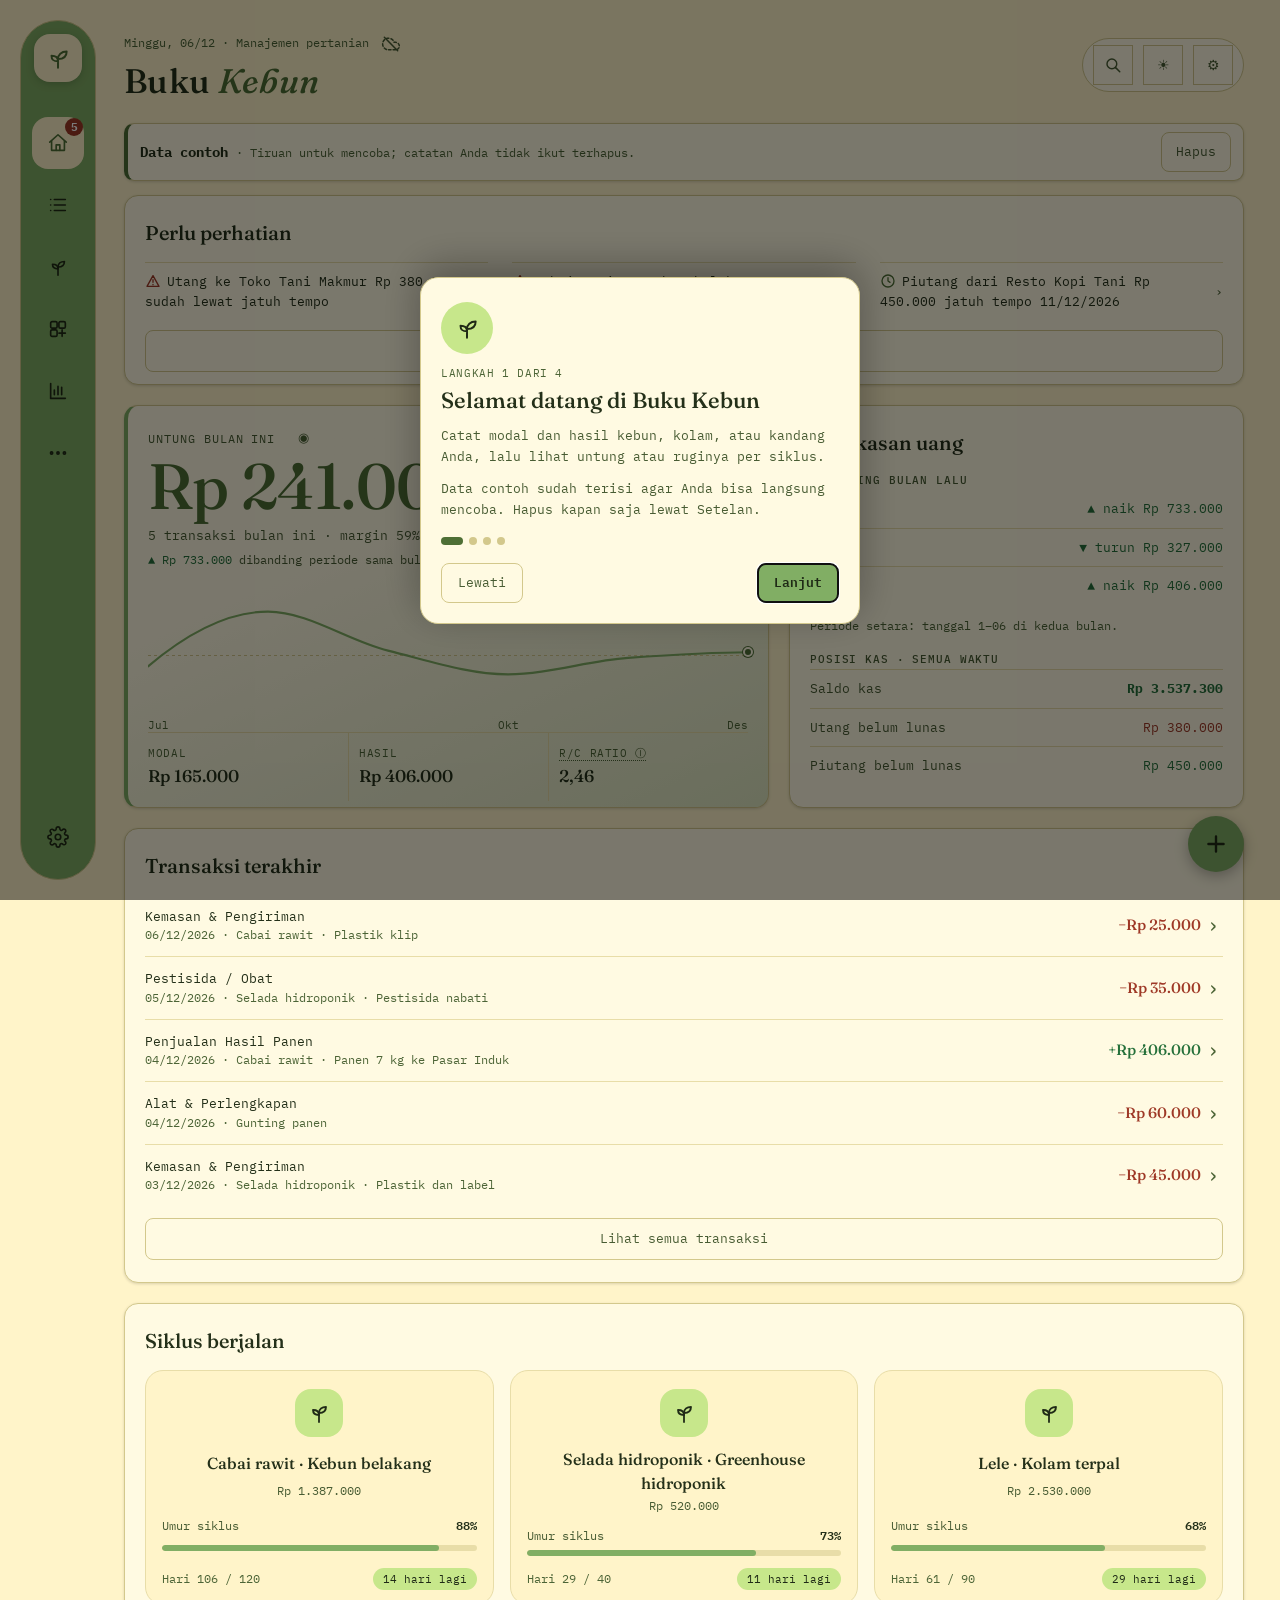
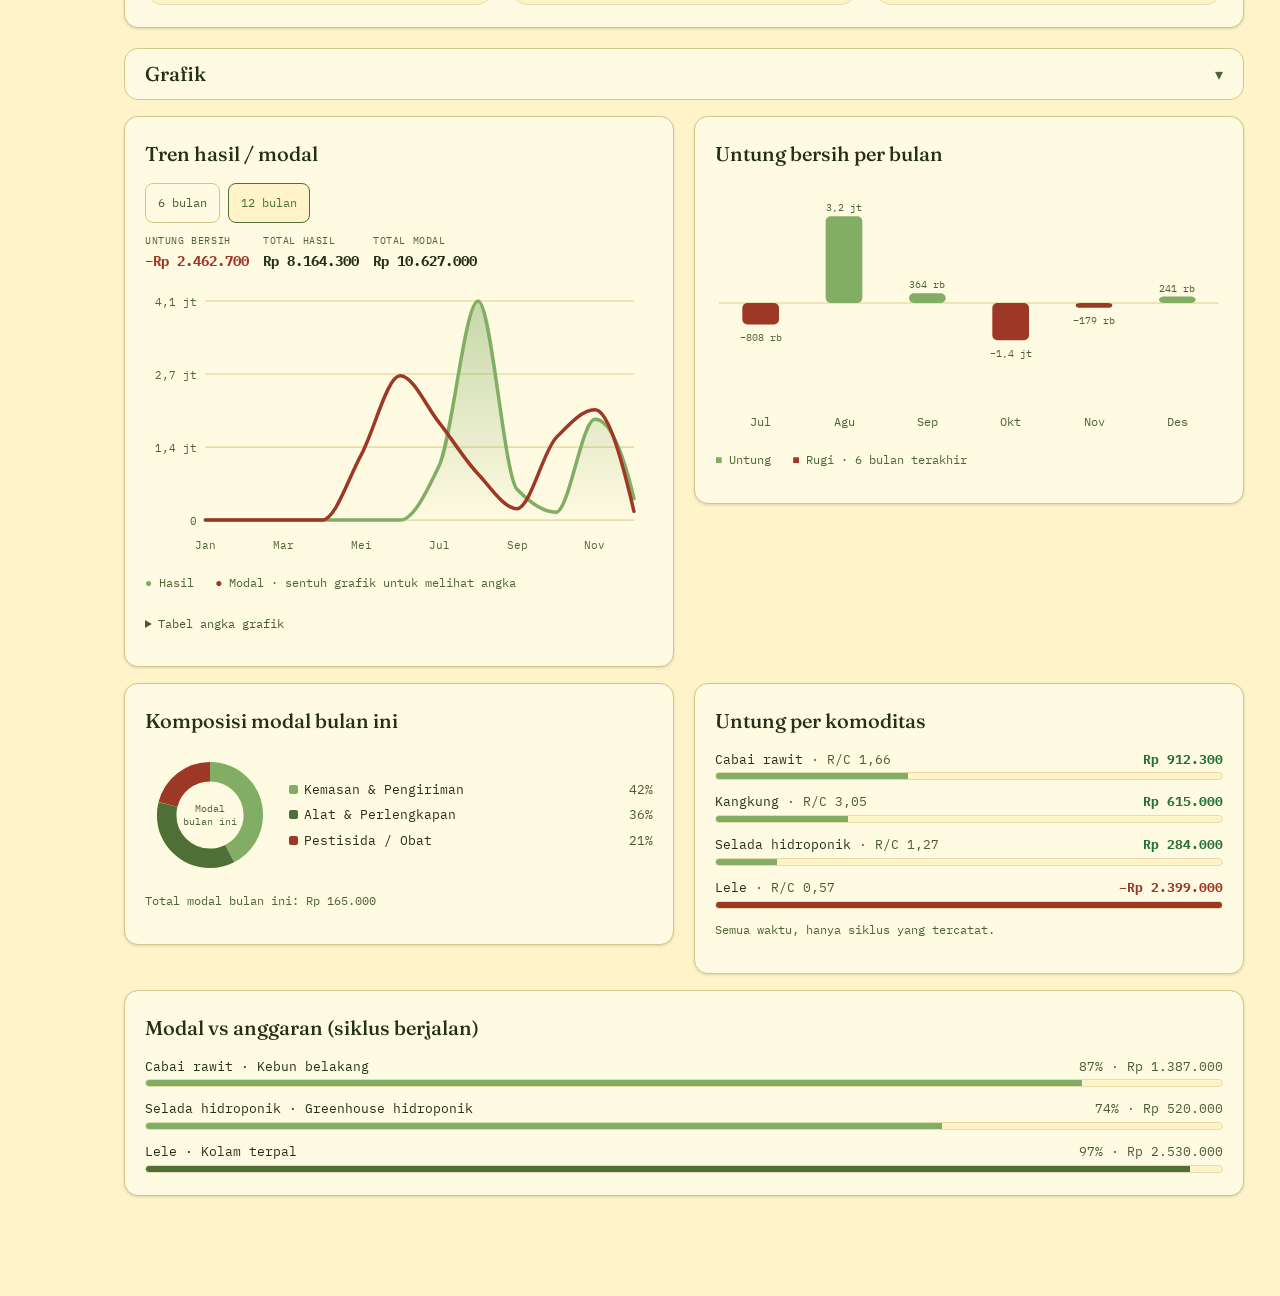
==== commit 31b194dd: "v0.1.146" ====
--- a/buku-kebun.html
+++ b/buku-kebun.html
@@ -13,8 +13,8 @@
 <link rel="apple-touch-icon" href="icon-192.png">
 <style>
 /* Buku Kebun — struktur gaya Jurnal Trading, palet Hijau Padi (#FFF4C9 #C7E78B #81AE64 #709053) */
-:root{--ink:#FFF4C9;--ink-raised:#FFFAE2;--paper:#243019;--paper-dim:#485C33;--paper-faint:#4C6436;--gold:#4E6F35;--gold-dim:#709053;--fill:#81AE64;--fill-hi:#C7E78B;--on-fill:#1F2A16;--act-bg:#C7E78B;--act-tx:#1F2A16;--gain:#25703A;--loss:#9E3826;--line:#D3C88C;--line-soft:#E8DDA8;color-scheme:light;box-sizing:border-box;padding-top:env(safe-area-inset-top,0px)}
-html[data-theme="dark"]{--ink:#161D12;--ink-raised:#1F2918;--paper:#FFF4C9;--paper-dim:#C4C09A;--paper-faint:#B2AE8C;--gold:#C7E78B;--gold-dim:#81AE64;--fill:#81AE64;--fill-hi:#C7E78B;--on-fill:#14200E;--act-bg:#1F2918;--act-tx:#C7E78B;--gain:#8FD08A;--loss:#E88A72;--line:#34422A;--line-soft:#27331F;color-scheme:dark}
+:root{--ink:#FFF4C9;--ink-raised:#FFFAE2;--paper:#243019;--paper-dim:#485C33;--paper-faint:#4C6436;--gold:#4E6F35;--gold-dim:#709053;--fill:#81AE64;--fill-hi:#C7E78B;--on-fill:#1F2A16;--act-bg:#C7E78B;--act-tx:#1F2A16;--gain:#25703A;--loss:#9E3826;--line:#D3C88C;--line-strong:#9C8D3C;--line-soft:#E8DDA8;color-scheme:light;box-sizing:border-box;padding-top:env(safe-area-inset-top,0px)}
+html[data-theme="dark"]{--ink:#161D12;--ink-raised:#1F2918;--paper:#FFF4C9;--paper-dim:#C4C09A;--paper-faint:#B2AE8C;--gold:#C7E78B;--gold-dim:#81AE64;--fill:#81AE64;--fill-hi:#C7E78B;--on-fill:#14200E;--act-bg:#1F2918;--act-tx:#C7E78B;--gain:#8FD08A;--loss:#E88A72;--line:#34422A;--line-strong:#5D764B;--line-soft:#27331F;color-scheme:dark}
 *{box-sizing:border-box}
 html{-webkit-text-size-adjust:100%;background:var(--ink);transition:background .2s}
 body{margin:0;background:var(--ink);color:var(--paper);font-family:'IBM Plex Mono',ui-monospace,Menlo,monospace;line-height:1.5;-webkit-font-smoothing:antialiased;transition:background .2s,color .2s}
@@ -57,7 +57,7 @@
 .row .mu{color:var(--paper-dim)}
 .row-tuju{cursor:pointer;align-items:center;min-height:44px}@media (hover:hover){.row-tuju:hover>span:first-child{color:var(--gold)}}.row-tuju:focus-visible{outline:2px solid var(--gold);outline-offset:2px}
 label{display:block;font-size:10.5px;color:var(--paper-faint);text-transform:uppercase;letter-spacing:.06em;margin:14px 0 5px}
-input,select,textarea{width:100%;font:inherit;font-size:13px;padding:10px 11px;background:var(--ink);color:var(--paper);border:1px solid var(--line);border-radius:8px}
+input,select,textarea{width:100%;font:inherit;font-size:13px;padding:10px 11px;background:var(--ink);color:var(--paper);border:1px solid var(--line-strong);border-radius:8px}
 input:focus,select:focus,textarea:focus{outline:2px solid var(--gold);outline-offset:1px}
 .seg{display:flex;gap:8px}
 .btn{font:inherit;font-size:13px;padding:10px 14px;border-radius:8px;border:1px solid var(--line);background:none;color:var(--paper-dim);cursor:pointer;flex:1}
@@ -91,8 +91,8 @@
 .bottom-nav .bnav-btn{overflow:hidden}
 .bnav-btn span{max-width:100%;overflow:hidden;text-overflow:ellipsis;white-space:nowrap}
 .row>span,.tx-n,.note{overflow-wrap:anywhere}
-html[data-scheme="emas"]{--ink:#F3EDE0;--ink-raised:#E8E0CC;--paper:#2B2415;--paper-dim:#62573F;--paper-faint:#5E5541;--gold:#9C7526;--gold-dim:#B08F4E;--fill:#C9A24B;--fill-hi:#E8D9A8;--on-fill:#2B2415;--act-bg:#E8E0CC;--act-tx:#2B2415;--gain:#3F6B38;--loss:#8F3F2B;--line:#D9CFB4;--line-soft:#E3DAC3}
-html[data-scheme="emas"][data-theme="dark"]{--ink:#1B1712;--ink-raised:#231E17;--paper:#EDE6D6;--paper-dim:#C5B9A3;--paper-faint:#B4A890;--gold:#C9A24B;--gold-dim:#8C744E;--fill:#C9A24B;--fill-hi:#C9A24B;--on-fill:#1B1712;--act-bg:#231E17;--act-tx:#C9A24B;--gain:#84AB7C;--loss:#DD8A74;--line:#3A3226;--line-soft:#2A251C;color-scheme:dark}
+html[data-scheme="emas"]{--ink:#F3EDE0;--ink-raised:#E8E0CC;--paper:#2B2415;--paper-dim:#62573F;--paper-faint:#5E5541;--gold:#7E5F1F;--gold-dim:#B08F4E;--fill:#C9A24B;--fill-hi:#E8D9A8;--on-fill:#2B2415;--act-bg:#E8E0CC;--act-tx:#2B2415;--gain:#3F6B38;--loss:#8F3F2B;--line:#D9CFB4;--line-strong:#917E49;--line-soft:#E3DAC3}
+html[data-scheme="emas"][data-theme="dark"]{--ink:#1B1712;--ink-raised:#231E17;--paper:#EDE6D6;--paper-dim:#C5B9A3;--paper-faint:#B4A890;--gold:#C9A24B;--gold-dim:#8C744E;--fill:#C9A24B;--fill-hi:#C9A24B;--on-fill:#1B1712;--act-bg:#231E17;--act-tx:#C9A24B;--gain:#84AB7C;--loss:#DD8A74;--line:#3A3226;--line-strong:#77664E;--line-soft:#2A251C;color-scheme:dark}
 .masthead-right{display:flex;align-items:center;gap:10px}
 .theme-toggle.active{color:var(--gold);border-color:var(--gold)}
 .eye{background:none;border:0;color:var(--paper-faint);cursor:pointer;font-size:13px;padding:2px 4px;margin-left:4px}
@@ -113,7 +113,7 @@
 .btn.danger{color:var(--loss);border-color:var(--loss)}
 @media (hover:hover){.btn.danger:hover{color:var(--loss);opacity:.85}}
 .dot{display:inline-block;width:9px;height:9px;border-radius:50%;margin-right:6px}
-@media (max-width:600px){.settings-row{flex-direction:column;align-items:stretch;gap:10px}.seg.sm{justify-content:flex-start}.settings-input{width:100%;text-align:left}.sec-head .note{text-align:left;max-width:none}}
+@media (max-width:600px){.settings-row{flex-direction:column;align-items:stretch;gap:10px}.seg.sm{justify-content:flex-start}.sec-head .note{text-align:left;max-width:none}}
 /* ---------- Liquid Glass bergaya iOS (v0.1.069; sakelar di Setelan, berlaku untuk semua skema dan mode) ----------
    Bahan: kaca bening berlapis (sorot spekular kiri-atas + isian tembus pandang) dengan blur kuat, saturasi tinggi,
    tepi bercahaya terarah (terang di kiri-atas, redup di kanan-bawah), dan bayangan lembut. Kontrol berbentuk kapsul,
@@ -260,7 +260,7 @@
 input[type=number]::-webkit-outer-spin-button,input[type=number]::-webkit-inner-spin-button{-webkit-appearance:none;margin:0}
 .cx{position:relative}
 .cx-native{display:none!important}
-.cx-btn{display:flex;align-items:center;justify-content:space-between;gap:10px;width:100%;min-height:40px;padding:10px 11px;font:inherit;font-size:13px;text-align:left;background:var(--ink);color:var(--paper);border:1px solid var(--line);border-radius:8px;cursor:pointer;-webkit-tap-highlight-color:transparent;transition:border-color .15s}
+.cx-btn{display:flex;align-items:center;justify-content:space-between;gap:10px;width:100%;min-height:40px;padding:10px 11px;font:inherit;font-size:13px;text-align:left;background:var(--ink);color:var(--paper);border:1px solid var(--line-strong);border-radius:8px;cursor:pointer;-webkit-tap-highlight-color:transparent;transition:border-color .15s}
 @media (hover:hover){.cx-btn:hover{border-color:var(--gold-dim)}}
 .cx-btn:focus-visible,.cx-btn[aria-expanded="true"]{outline:2px solid var(--gold);outline-offset:1px}
 .cx-val{min-width:0;overflow:hidden;text-overflow:ellipsis;white-space:nowrap}
@@ -312,7 +312,7 @@
 .hero[hidden],.stats[hidden]{display:none}
 
 /* v0.1.023 sinkron cloud */
-.sk-f{display:block;margin-top:10px}.sk-f span{display:block;font-size:12px;color:var(--paper-faint);margin-bottom:4px}.sk-f input{width:100%;font:inherit;font-size:13px;padding:10px 11px;background:var(--ink);color:var(--paper);border:1px solid var(--line);border-radius:8px}.sk-f input:focus{outline:2px solid var(--gold);outline-offset:1px}
+.sk-f{display:block;margin-top:10px}.sk-f span{display:block;font-size:12px;color:var(--paper-faint);margin-bottom:4px}.sk-f input{width:100%;font:inherit;font-size:13px;padding:10px 11px;background:var(--ink);color:var(--paper);border:1px solid var(--line-strong);border-radius:8px}.sk-f input:focus{outline:2px solid var(--gold);outline-offset:1px}
 
 /* v0.1.024 penyempurnaan UX */
 .eye{padding:10px 12px;margin:-10px -4px -10px 0;min-width:40px;min-height:40px}
@@ -432,7 +432,7 @@
 .dm-x{flex:0 0 auto;width:40px;height:40px;border:1px solid var(--line);border-radius:8px;background:none;color:var(--paper-dim);cursor:pointer;display:flex;align-items:center;justify-content:center}
 .dm-x:focus-visible{color:var(--gold);border-color:var(--gold)}@media (hover:hover){.dm-x:hover{color:var(--gold);border-color:var(--gold)}}
 .dm-x svg{width:18px;height:18px;stroke:currentColor;fill:none;stroke-width:1.8;stroke-linecap:round}
-.dm-isi{flex:1 1 auto;min-height:0;overflow-y:auto;padding:0 20px 8px;-webkit-overflow-scrolling:touch}
+.dm-isi{flex:1 1 auto;min-height:0;overflow-y:auto;padding:0 20px 8px}
 .dm-isi .row>span:last-child{text-align:right}
 .dm-sum{margin-top:14px}
 .dm-sub{font-size:10.5px;color:var(--paper-faint);text-transform:uppercase;letter-spacing:.06em;margin:16px 0 2px}
@@ -454,7 +454,7 @@
 .byr{margin-top:6px;border-top:1px solid var(--line-soft)}.byr-baris{display:flex;align-items:center;justify-content:space-between;gap:10px;padding:4px 0;border-bottom:1px solid var(--line-soft);font-size:13px}.byr-baris>span:nth-child(2){margin-left:auto}.byr-x{flex:0 0 auto;padding:6px 12px;font-size:12px;min-height:40px}
 @media print{.byr-x{display:none!important}}
 
-.rc-chips{display:flex;flex-wrap:nowrap;overflow-x:auto;position:relative;scrollbar-width:none;-webkit-overflow-scrolling:touch}.rc-chips::-webkit-scrollbar{display:none}.rc-chips .btn{flex:0 0 auto;white-space:nowrap}
+.rc-chips{display:flex;flex-wrap:nowrap;overflow-x:auto;position:relative;scrollbar-width:none}.rc-chips::-webkit-scrollbar{display:none}.rc-chips .btn{flex:0 0 auto;white-space:nowrap}
 .ang-baris{display:block;width:100%;min-height:44px;text-align:left;background:none;border:0;border-top:1px solid var(--line-soft);padding:12px 0;color:inherit;font:inherit;cursor:pointer}.ang-baris:focus-visible{background:var(--line-soft)}@media (hover:hover){.ang-baris:hover{background:var(--line-soft)}}.ang-baris .bar-ang{margin:6px 0}
 .kas-grafik{display:block;width:100%;height:auto;margin:4px 0}.kas-up{fill:var(--gain)}.kas-down{fill:var(--loss)}.kas-lbl{fill:var(--paper-faint);font-size:8px}.kas-zero{stroke:var(--line);stroke-width:1}.kas-spark{display:block;width:100%;height:40px;margin:4px 0 8px;fill:none;stroke:var(--gold);stroke-width:1.6;vector-effect:non-scaling-stroke}.kas-spark polyline{vector-effect:non-scaling-stroke}.lencana{display:inline-block;margin-left:6px;padding:0 7px;font-size:10.5px;line-height:18px;border:1px solid var(--loss);border-radius:99px;color:var(--loss)}
 
@@ -482,17 +482,20 @@
 /* v0.1.070 — geometri latar untuk efek kaca (hanya tampil saat kaca Nyala) */
 .gbg{display:none}
 html[data-glass="1"] .gbg{display:block;position:fixed;inset:0;z-index:var(--z-latar);pointer-events:none;overflow:hidden;contain:strict}
-.gbg .gs{position:absolute;display:block}
-.gbg .g1{width:clamp(220px,52vw,520px);aspect-ratio:1;border-radius:50%;right:-24%;top:-12%;background:radial-gradient(circle at 30% 28%,var(--fill-hi),var(--fill) 72%);opacity:.50}
-.gbg .g2{width:clamp(200px,46vw,460px);aspect-ratio:1;border-radius:50%;left:-16%;bottom:6%;border:clamp(14px,3.4vw,34px) solid var(--gold-dim);opacity:.38}
-.gbg .g3{width:clamp(110px,26vw,250px);aspect-ratio:1;left:7%;top:21%;border-radius:24%;transform:rotate(18deg);background:linear-gradient(135deg,var(--fill),transparent 88%);opacity:.55}
-.gbg .g4{width:clamp(120px,28vw,270px);aspect-ratio:1;right:9%;top:47%;transform:rotate(-12deg);clip-path:polygon(50% 6%,96% 92%,4% 92%);background:linear-gradient(160deg,var(--fill-hi),var(--fill));opacity:.55}
-.gbg .g5{width:clamp(160px,36vw,350px);aspect-ratio:1.15;left:48%;bottom:-7%;clip-path:polygon(25% 4%,75% 4%,100% 50%,75% 96%,25% 96%,0 50%);background:linear-gradient(200deg,var(--gold-dim),transparent 92%);opacity:.42}
-.gbg .g6{width:clamp(150px,38vw,380px);height:clamp(90px,19vh,200px);left:-3%;top:60%;background:repeating-linear-gradient(135deg,var(--fill) 0 2px,transparent 2px 15px);-webkit-mask-image:linear-gradient(90deg,#000,transparent);mask-image:linear-gradient(90deg,#000,transparent);opacity:.55}
-.gbg .g7{width:clamp(120px,30vw,300px);height:clamp(90px,17vh,190px);right:5%;bottom:21%;background:radial-gradient(circle,var(--gold-dim) 2.2px,transparent 2.8px) 0 0/19px 19px;-webkit-mask-image:linear-gradient(270deg,#000,transparent);mask-image:linear-gradient(270deg,#000,transparent);opacity:.55}
-.gbg .g8{width:clamp(60px,16vw,150px);aspect-ratio:1;border-radius:50%;left:40%;top:37%;border:3px solid var(--fill-hi);background:radial-gradient(circle at 35% 30%,rgba(255,255,255,.55),transparent 62%);opacity:.7}
-.gbg .g9{width:clamp(70px,15vw,150px);height:clamp(70px,15vw,150px);right:30%;top:7%;border-radius:0 100% 0 0;background:linear-gradient(225deg,var(--fill),transparent 86%);opacity:.45}
-html[data-glass="1"][data-theme="dark"] .gbg .g1{opacity:.20}html[data-glass="1"][data-theme="dark"] .gbg .g2{opacity:.16}html[data-glass="1"][data-theme="dark"] .gbg .g3{opacity:.20}html[data-glass="1"][data-theme="dark"] .gbg .g4{opacity:.20}html[data-glass="1"][data-theme="dark"] .gbg .g5{opacity:.16}html[data-glass="1"][data-theme="dark"] .gbg .g6{opacity:.24}html[data-glass="1"][data-theme="dark"] .gbg .g7{opacity:.24}html[data-glass="1"][data-theme="dark"] .gbg .g8{opacity:.28}html[data-glass="1"][data-theme="dark"] .gbg .g9{opacity:.16}
+/* ---------- Latar kaca: dedaunan tropis (v0.1.122), menggantikan bentuk geometri (v0.1.070) ----------
+   SVG inline statis (tanpa animasi dan tanpa filter, sesuai anggaran GPU kaca); warna memakai token --fill-hi, --fill, --gold-dim, --gold sehingga
+   mengikuti tema terang/gelap dan skema Hijau Padi/Emas Klasik. Tampil hanya saat Efek kaca Nyala. */
+.gbg svg.gb{position:absolute;display:block;overflow:visible;height:auto}
+.gbg .bt-l1,.gbg .bt-l3{fill:url(#bt-g1)}.gbg .bt-l2{fill:url(#bt-g2)}
+.gbg .bt-r{fill:none;stroke:var(--gold-dim);stroke-width:2.2;stroke-linecap:round;opacity:.7}
+.gbg .bt-v{fill:none;stroke:var(--fill-hi);stroke-width:1.8;stroke-linecap:round;opacity:.85}.gbg .bt-v2{stroke-width:1;opacity:.5}
+.gbg .bt-p{fill:url(#bt-g3);stroke:var(--fill);stroke-width:.9;stroke-opacity:.45}.gbg .bt-c{fill:var(--gold)}
+.gbg .bt-dim{opacity:.72}
+.gbg .gb-a{width:clamp(280px,62vw,640px);aspect-ratio:1;right:-9%;top:-7%;opacity:.56}
+.gbg .gb-b{width:clamp(300px,68vw,720px);aspect-ratio:560/480;left:-12%;bottom:-9%;opacity:.54}
+.gbg .gb-c{width:clamp(170px,34vw,380px);aspect-ratio:330/380;right:-3%;bottom:14%;opacity:.46}
+.gbg .gb-d{width:clamp(140px,28vw,300px);aspect-ratio:260/300;left:-6%;top:27%;opacity:.42}
+html[data-glass="1"][data-theme="dark"] .gbg .gb-a{opacity:.26}html[data-glass="1"][data-theme="dark"] .gbg .gb-b{opacity:.25}html[data-glass="1"][data-theme="dark"] .gbg .gb-c{opacity:.2}html[data-glass="1"][data-theme="dark"] .gbg .gb-d{opacity:.18}
 @media print{.gbg{display:none!important}}
 
 /* v0.1.070 — keterbacaan di atas kaca bening */
@@ -620,15 +623,15 @@
   body[data-hal="beranda"] header.masthead{grid-column:1/-1;grid-row:2}
   body[data-hal="beranda"] #app{display:contents}
   body[data-hal="beranda"] #app>.info-contoh{grid-column:1/-1;grid-row:3;margin:0 0 20px}
-  body[data-hal="beranda"] #heroCard{grid-column:1/7;grid-row:4/6;margin:0 0 20px;align-self:stretch;display:flex;flex-direction:column}
+  body[data-hal="beranda"] #heroCard{grid-column:1/7;grid-row:5/7;margin:0 0 20px;align-self:stretch;display:flex;flex-direction:column}
   body[data-hal="beranda"] #heroCard .stats{margin-top:auto}
   body[data-hal="beranda"] #heroCard>.hero{margin-bottom:14px}
   body[data-hal="beranda"] #app>[data-bx]{margin:0 0 20px;min-width:0}
-  body[data-hal="beranda"] #app>[data-bx="kas"]{grid-column:7/10;grid-row:4}
-  body[data-hal="beranda"] #app>[data-bx="banding"]{grid-column:7/10;grid-row:5}
-  body[data-hal="beranda"] #app>[data-bx="tx"]{grid-column:10/13;grid-row:4/6;align-self:stretch}
-  body[data-hal="beranda"] #app>[data-bx="perhatian"],body[data-hal="beranda"] #app>[data-bx="siklus"]{grid-column:span 6;grid-row:6}
-  body[data-hal="beranda"] #app>[data-bx="grafik"]{grid-column:1/-1;grid-row:7}
+  body[data-hal="beranda"] #app>[data-bx="perhatian"]{grid-column:1/-1;grid-row:4}
+  body[data-hal="beranda"] #app>[data-bx="uang"]{grid-column:7/10;grid-row:5/7;align-self:stretch}
+  body[data-hal="beranda"] #app>[data-bx="tx"]{grid-column:10/13;grid-row:5/7;align-self:stretch}
+  body[data-hal="beranda"] #app>[data-bx="siklus"]{grid-column:1/-1;grid-row:7}
+  body[data-hal="beranda"] #app>[data-bx="grafik"]{grid-column:1/-1;grid-row:8}
   /* Grafik Beranda: dua kolom, tinggi grafik dibatasi */
   .dash-grid{display:grid;grid-template-columns:repeat(2,minmax(0,1fr));column-gap:20px;align-items:start}
   .dash-grid>.dash{min-width:0}
@@ -638,14 +641,14 @@
 /* Desktop sempit (1100–1359px): kolom tengah dan kanan digabung agar kartu tidak terlalu tinggi */
 @media (min-width:1100px) and (max-width:1359px){
   body[data-hal="beranda"] #heroCard{grid-column:1/8}
-  body[data-hal="beranda"] #app>[data-bx="kas"],body[data-hal="beranda"] #app>[data-bx="banding"]{grid-column:8/13}
-  body[data-hal="beranda"] #app>[data-bx="perhatian"],body[data-hal="beranda"] #app>[data-bx="tx"]{grid-column:span 6;grid-row:6;align-self:start}
-  body[data-hal="beranda"] #app>[data-bx="siklus"]{grid-column:1/-1;grid-row:7}
-  body[data-hal="beranda"] #app>[data-bx="grafik"]{grid-row:8}
+  body[data-hal="beranda"] #app>[data-bx="uang"]{grid-column:8/13}
+  body[data-hal="beranda"] #app>[data-bx="tx"]{grid-column:1/-1;grid-row:7;align-self:start}
+  body[data-hal="beranda"] #app>[data-bx="siklus"]{grid-column:1/-1;grid-row:8}
+  body[data-hal="beranda"] #app>[data-bx="grafik"]{grid-row:9}
 }
 /* Beranda kosong (tanpa Posisi kas dan Dibanding): Transaksi terakhir mengisi kolom kanan penuh */
 @media (min-width:1360px){
-  body[data-hal="beranda"] #app:not(:has(>[data-bx="kas"]))>[data-bx="tx"]{grid-column:7/13}
+  body[data-hal="beranda"] #app:not(:has(>[data-bx="uang"]))>[data-bx="tx"]{grid-column:7/13}
 }
 
 /* ---------- Layout desktop, Tahap 0-C (v0.1.081): kartu Siklus berjalan dan tren hero ---------- */
@@ -653,7 +656,8 @@
 @media (min-width:1100px){
   body[data-hal="beranda"] #heroCard .hero-spark{height:auto;flex:1 1 auto;min-height:90px;max-height:210px}
   body[data-hal="beranda"] .hero-spark-lbl:not([hidden]){display:flex;justify-content:space-between;font-size:10.5px;color:var(--paper-faint);margin-top:4px}
-  body[data-hal="beranda"] .sk-grid{display:grid;grid-template-columns:repeat(auto-fill,minmax(220px,1fr));gap:16px;margin-top:14px}
+  body[data-hal="beranda"] .sk-grid{display:grid;grid-template-columns:repeat(auto-fit,minmax(260px,1fr));gap:16px;margin-top:14px}
+  body[data-hal="beranda"] .sk-grid:has(>.sk-kartu:only-child){grid-template-columns:minmax(260px,420px)} /* v0.1.130: satu siklus tidak melebar penuh */
   body[data-hal="beranda"] .sk-kartu{display:flex;flex-direction:column;align-items:stretch;gap:0;padding:18px 16px 14px;border:1px solid var(--line-soft);border-radius:18px;background:var(--ink);text-align:center}
   @media (hover:hover){body[data-hal="beranda"] .sk-kartu:hover{border-color:var(--gold-dim)}}
   body[data-hal="beranda"] .sk-kartu::after{display:none}
@@ -671,11 +675,6 @@
   body[data-hal="beranda"] .sk-pil{padding:3px 10px;border-radius:999px;background:var(--act-bg);color:var(--act-tx);font-size:11px;white-space:nowrap}
   body[data-hal="beranda"] .sk-pil.lewat{background:transparent;border:1px solid var(--loss);color:var(--loss)}
   html[data-glass="1"] body[data-hal="beranda"] .sk-kartu{background:var(--glass-input);border-color:var(--glass-edge)}
-}
-@media (min-width:1360px){
-  body[data-hal="beranda"] #app>[data-bx="perhatian"]{grid-column:span 4}
-  body[data-hal="beranda"] #app>[data-bx="siklus"]{grid-column:span 8}
-  body[data-hal="beranda"] #app:not(:has(>[data-bx="perhatian"]))>[data-bx="siklus"]{grid-column:1/-1}
 }
 
 /* ---------- Layout desktop, Tahap 0-D (v0.1.082): halaman selain Beranda ---------- */
@@ -848,7 +847,7 @@
 .sk-kuat i{display:block;height:100%;width:0;transition:width .15s}
 .sk-k1{background:var(--loss)}.sk-k2{background:var(--gold)}.sk-k3{background:var(--fill)}
 .sk-setuju{display:flex;gap:10px;align-items:flex-start;margin-top:12px;font-size:12.5px;line-height:1.55;color:var(--paper-dim);text-transform:none;letter-spacing:0;cursor:pointer}
-.sk-setuju input{-webkit-appearance:none;appearance:none;width:22px;height:22px;flex:0 0 auto;margin:1px 0 0;padding:0;border:1px solid var(--line);border-radius:6px;background:var(--ink);position:relative;cursor:pointer}
+.sk-setuju input{-webkit-appearance:none;appearance:none;width:22px;height:22px;flex:0 0 auto;margin:1px 0 0;padding:0;border:1px solid var(--line-strong);border-radius:6px;background:var(--ink);position:relative;cursor:pointer}
 .sk-setuju input:checked{background:var(--fill);border-color:var(--gold)}
 .sk-setuju input:checked::after{content:"";position:absolute;left:6px;top:2px;width:6px;height:11px;border:solid var(--on-fill);border-width:0 2.5px 2.5px 0;transform:rotate(45deg)}
 .sk-setuju input:focus-visible{outline:2px solid var(--gold);outline-offset:2px}
@@ -967,19 +966,195 @@
 @media (max-width:1099px){.tx-panel{display:none!important}}
 @media print{.tx-panel{display:none!important}}
 
+/* v0.1.122 — cetak langsung halaman Transaksi: tabel ringkas A4, tanpa antarmuka filter */
+.cetak-saja{display:none}
+@media print{
+  .cetak-saja{display:block;margin:6pt 0;font-size:9pt;color:#222}
+  body[data-hal="transaksi"] #app>section:first-child{display:none!important}
+  .tt{table-layout:auto;font-size:9pt;margin-top:4pt}
+  .tt th.pilih,.tt th.aksi,.tt td.tt-c,.tt td.tt-x{display:none!important}
+  .tt th{position:static;background:none;border-bottom:1pt solid #000}
+  .tt-th{color:#000;padding:4pt 5pt}
+  .tt thead{display:table-header-group}
+  .tt tr{break-inside:avoid}
+  .tt td{white-space:normal;overflow:visible;text-overflow:clip;padding:4pt 5pt;border-bottom:.5pt solid #999}
+  .tt .tanggal{width:62pt}.tt .jumlah{width:76pt}.tt .kategori{width:20%}.tt .siklus{width:14%}
+  .tt-buka{color:#000}.tt tr.tt-sel td,.tt tr.tt-aktif td{background:none!important;box-shadow:none!important}
+  .tt td.up,.tt td.down{color:#000!important}
+}
+@media print{
+  /* kartu hasil Transaksi boleh terbelah antar halaman (aturan umum section menahan seluruh kartu di satu halaman) */
+  body[data-hal="transaksi"] #txHasil{break-inside:auto!important;background:none!important;border:0!important;box-shadow:none!important;padding:0!important;-webkit-backdrop-filter:none!important;backdrop-filter:none!important}
+}
+
+/* ===== Header ringan (v0.1.125, Fase 6G Tahap 1) ===== */
+@keyframes sk-denyut{0%,100%{opacity:.35}50%{opacity:1}}
+.sk-sibuk::before{animation:sk-denyut 1.2s ease-in-out infinite}
+@media (prefers-reduced-motion:reduce){.sk-sibuk::before{animation:none}}
+@media (max-width:1099px){
+  header.masthead{padding:20px 0 14px}
+  .updated{margin-top:8px}
+}
+.tg-hs{display:none}
+@media (max-width:430px){.tg-hl{display:none}.tg-hs{display:inline}}
+@media (max-width:379px){.tg-ket{display:none}}
+
+/* ===== Bilah ringkas saat gulir (v0.1.126, Fase 6G Tahap 2): hanya <1100 px, bukan cetak ===== */
+.hr{position:fixed;top:0;left:0;right:0;z-index:var(--z-nav);padding-top:env(safe-area-inset-top,0px);background:var(--ink);border-bottom:1px solid var(--line);transform:translateY(-100%);visibility:hidden;transition:transform .18s ease,visibility 0s .18s}
+.hr.on{transform:none;visibility:visible;transition:transform .18s ease,visibility 0s}
+.hr-in{display:flex;align-items:center;gap:10px;height:52px;max-width:920px;margin:0 auto;padding:0 16px}
+.hr-btn{flex:0 0 auto;width:40px;height:40px}
+.hr-btn[hidden]{display:none}
+.hr-judul{flex:1;min-width:0;min-height:40px;text-align:left;background:none;border:0;padding:0;font-family:'Fraunces',Georgia,serif;font-weight:500;font-size:17px;color:var(--paper);white-space:nowrap;overflow:hidden;text-overflow:ellipsis;cursor:pointer}
+.hr-judul:focus-visible{outline:2px solid var(--gold);outline-offset:2px}
+.hr-sk{flex:0 0 auto;display:inline-flex;width:22px;height:22px;color:var(--paper-dim)}
+.hr-sk svg{width:100%;height:100%;fill:none;stroke:currentColor;stroke-width:1.8;stroke-linecap:round;stroke-linejoin:round}
+.hr-sk.sk-ok{color:var(--gain)}
+.hr-sk.sk-gagal{color:var(--loss)}
+.hr-sk.sk-sibuk{color:var(--gold);animation:sk-denyut 1.2s ease-in-out infinite}
+@media (max-width:1099px){html{scroll-padding-top:64px}}
+@media (min-width:1100px){.hr{display:none}}
+@media print{.hr{display:none!important}}
+@media (prefers-reduced-motion:reduce){.hr,.hr.on{transition:none}.hr-sk.sk-sibuk{animation:none}}
+
+/* ===== Optimasi Beranda (v0.1.127): nilai Rp pada baris kartu tidak putus setelah "Rp"; label yang panjang yang membungkus ===== */
+[data-bx="uang"] .row>span:last-child{white-space:nowrap;text-align:right;flex-shrink:0}
+[data-bx="uang"] .row>span:first-child{min-width:0}
+/* v0.1.128: kartu Ringkasan uang (gabungan Dibanding dan Posisi kas) */
+[data-bx="uang"] h3{margin:16px 0 2px;font-size:11px;font-weight:500;letter-spacing:.08em;text-transform:uppercase;color:var(--paper-dim)}
+[data-bx="uang"] h2+h3{margin-top:4px}
+
+/* v0.1.128 (desktop): Perlu perhatian jadi pita selebar penuh di atas hero; butir tersusun tiga kolom */
+@media (min-width:1100px){
+  body[data-hal="beranda"] #app>[data-bx="perhatian"]{display:grid;grid-template-columns:repeat(3,minmax(0,1fr));column-gap:24px;padding-bottom:12px}
+  body[data-hal="beranda"] #app>[data-bx="perhatian"]>h2,body[data-hal="beranda"] #app>[data-bx="perhatian"]>.btn{grid-column:1/-1}
+  body[data-hal="beranda"] #app>[data-bx="perhatian"]>.row-tuju{border-top:1px solid var(--line-soft)}
+}
+
+/* ===== v0.1.129: ikon Perlu perhatian (SVG), banner Data contoh lebih tipis ===== */
+.pi{width:16px;height:16px;flex:none;fill:none;stroke:currentColor;stroke-width:2;stroke-linecap:round;stroke-linejoin:round;vertical-align:-3px;margin-right:6px}
+.pi.lewat{color:var(--loss)}.pi.dekat{color:var(--gold)}.pi.jurnal{color:var(--paper-dim)}
+.info-contoh{padding:8px 12px;line-height:1.4}
+.info-contoh .ic-row{align-items:center}
+.info-contoh .note{display:inline;margin:0}
+.info-contoh .btn{min-height:40px;padding-top:6px;padding-bottom:6px}
+@media (min-width:1100px){body[data-hal="beranda"] #app>.info-contoh{margin-bottom:14px}}
+
+/* v0.1.132: titik "perlu perhatian" pada ikon Beranda di bilah bawah HP (angka tetap hanya di rail desktop) */
+@media (max-width:1099px){
+  #bnav [data-go="beranda"]{position:relative}
+  #bnav .rail-badge{display:block;position:absolute;top:4px;left:calc(50% + 5px);width:9px;height:9px;min-width:0;padding:0;border-radius:50%;font-size:0;line-height:0;overflow:hidden;background:var(--gold);box-shadow:0 0 0 2px var(--ink-raised)}
+  #bnav .rail-badge.lewat{background:var(--loss)}
+}
+/* v0.1.131: keterangan banner Data contoh singkat di HP (satu baris), lengkap di layar lebar */
+.info-contoh .ic-s{display:none}
+@media (max-width:599px){.info-contoh .ic-p{display:none}.info-contoh .ic-s{display:inline}}
+
+/* ===== Pencarian cepat (v0.1.133, Fase 6G Tahap 3; docs/CARI.md) ===== */
+.cari-btn{display:inline-flex;align-items:center;justify-content:center;padding:0}
+.cari-btn svg{width:18px;height:18px;stroke:currentColor;fill:none;stroke-width:1.9;stroke-linecap:round}
+@media (max-width:379px){.masthead-right{gap:6px}}
+.dm-lapis.cr-lapis{align-items:flex-start}
+.dm-kartu.cr-kartu{max-width:560px;max-height:88vh;max-height:88dvh;padding-top:env(safe-area-inset-top,0px);border-top:0;border-bottom:1px solid var(--line);border-radius:0 0 18px 18px;box-shadow:0 10px 40px rgba(0,0,0,.3)}
+html[data-glass="1"] .dm-kartu.cr-kartu{border-radius:0 0 30px 30px;border-bottom:1px solid var(--glass-edge)}
+@media (min-width:721px){.dm-lapis.cr-lapis{padding-top:9vh}.dm-kartu.cr-kartu{border-top:1px solid var(--line);border-radius:18px;padding-top:0}html[data-glass="1"] .dm-kartu.cr-kartu{border-radius:30px}}
+.cr-kartu .dm-kepala{padding-top:16px}
+.cr-kartu .dm-isi{padding-bottom:16px}
+.cr-kartu .dm-judul{font-size:20px}
+.cr-info{margin:14px 0 4px}
+.cr-baris{display:flex;align-items:center;gap:12px;width:100%;min-height:52px;padding:8px 6px;background:none;border:0;border-bottom:1px solid var(--line-soft);border-radius:0;color:inherit;font:inherit;text-align:left;cursor:pointer}
+.cr-baris:focus-visible,.cr-lagi:focus-visible{outline:2px solid var(--gold);outline-offset:-2px;background:var(--act-bg)}
+@media (hover:hover){.cr-baris:hover{background:var(--act-bg)}}
+.cr-l{display:flex;flex-direction:column;gap:2px;min-width:0;flex:1}
+.cr-n{font-size:13px;overflow:hidden;text-overflow:ellipsis;white-space:nowrap}
+.cr-l .note{margin:0;overflow:hidden;text-overflow:ellipsis;white-space:nowrap}
+.cr-a{flex:0 0 auto;font-variant-numeric:tabular-nums;white-space:nowrap}
+.cr-lagi{display:block;width:100%;min-height:44px;margin-top:8px;padding:8px 12px;background:none;border:1px dashed var(--line-strong);border-radius:8px;color:var(--gold);font:inherit;font-size:12.5px;cursor:pointer}
+@media (hover:hover){.cr-lagi:hover{background:var(--act-bg)}}
+.cr-chip{display:flex;flex-wrap:wrap;gap:8px;margin-top:6px}
+.cr-chip .btn{min-height:40px;width:auto;padding:6px 12px}
+@media (prefers-reduced-motion:no-preference){.dm-kartu.cr-kartu{animation-name:crTurun}@keyframes crTurun{from{transform:translateY(-24px);opacity:.6}to{transform:none;opacity:1}}}
+@media print{.cari-btn{display:none!important}}
+
+/* ===== Sparkline hero interaktif (v0.1.138, docs/HERO.md) ===== */
+.hero-spark-lbl:not([hidden]){display:block;position:relative;height:14px;font-size:10.5px;color:var(--paper-faint);margin-top:4px}
+.hero-spark[tabindex]{cursor:crosshair;touch-action:pan-y;-webkit-tap-highlight-color:transparent}
+.hero-spark[tabindex]:focus{outline:none}
+.hero-spark.kb:focus{outline:2px solid var(--gold);outline-offset:4px;border-radius:4px}
+.hs-titik{position:absolute;width:10px;height:10px;margin:-5px 0 0 -5px;border-radius:50%;background:var(--gold);border:2px solid var(--ink-raised);box-shadow:0 0 0 1px var(--gold);pointer-events:none;transition:transform .12s}
+.hs-titik.on{transform:scale(1.25)}
+@media (prefers-reduced-motion:reduce){.hs-titik{transition:none}}
+@media print{.hs-titik{display:none!important}}
+
+/* ===== v0.1.143 — Setelan: kontrol ringkas rata kanan, pilihan sama lebar ===== */
+/* Baris dengan saklar, angka, atau nilai tetap satu baris di HP: teks di kiri, kontrol rata kanan */
+.settings-row:has(>.sw-wrap),.settings-row.baris{flex-direction:row;align-items:center;gap:14px}
+.settings-row:has(>.sw-wrap)>.settings-desc,.settings-row.baris>.settings-desc{flex:1 1 0}
+.sw-t{min-width:42px}
+@media (min-width:601px){.sw-lebar{min-width:80px}}
+/* HP: saklar di atas, teks status tepat di bawahnya, keduanya rata kanan; deskripsi mendapat lebih banyak lebar */
+@media (max-width:600px){.sw-wrap{flex-direction:column-reverse;align-items:flex-end;gap:4px}.sw-t{min-width:0;font-size:11.5px}}
+/* Pilihan (Terang/Gelap/Otomatis dst.) di HP: satu baris penuh, tiap tombol sama lebar */
+.settings-row .seg.pilih{flex-wrap:nowrap}
+@media (max-width:600px){.settings-row .seg.pilih{width:100%;gap:6px}.settings-row .seg.pilih .btn{flex:1 1 0;min-width:0;padding-left:6px;padding-right:6px;white-space:nowrap}}
+.in-sfx{display:flex;align-items:center;gap:6px;flex:0 0 auto}
+.in-sfx .settings-input{width:72px}
+.in-sfx span{font-size:13px;color:var(--paper-dim)}
+.settings-row .nilai{font-size:13px;font-weight:500;color:var(--paper-dim);flex:0 0 auto}
+.btn-teks{display:inline-flex;align-items:center;min-height:40px;margin-top:2px;padding:0;border:0;background:none;font:inherit;font-size:12px;color:var(--gold);text-decoration:underline;text-underline-offset:3px;cursor:pointer}
+.btn-teks:focus-visible{outline:2px solid var(--gold);outline-offset:2px;border-radius:4px}
+.lipat.tetap>summary{cursor:default}.lipat.tetap>summary::after{content:none}.lipat.tetap>summary:focus-visible{outline:none}
+
+/* ===== v0.1.144 — Setelan: pencarian dan Zona berbahaya ===== */
+.st-cari{margin-bottom:14px}
+.st-cari input{font-size:14px;padding:11px 12px}
+.st-kosong{display:none;text-align:center;padding:18px 0}
+.st-kosong.on{display:block}
+.st-sb{display:none}
+section.bahaya{border-color:var(--loss)}
+
+/* ===== v0.1.145 — status sinkron di header berupa ikon awan ===== */
+button.sk-chip.sk-ikon{width:32px;height:32px;padding:0;margin-left:6px;justify-content:center;border-color:transparent;color:var(--paper-dim)}
+.sk-chip.sk-ikon::before{content:none}
+.sk-ikon svg{width:20px;height:20px;fill:none;stroke:currentColor;stroke-width:1.8;stroke-linecap:round;stroke-linejoin:round}
+button.sk-ikon.sk-ok{color:var(--gain)}
+button.sk-ikon.sk-gagal{color:var(--loss)}
+button.sk-ikon.sk-sibuk{color:var(--gold)}
+.sk-ikon.sk-sibuk svg{animation:sk-denyut 1.2s ease-in-out infinite}
+@media (prefers-reduced-motion:reduce){.sk-ikon.sk-sibuk svg{animation:none}}
+
+/* ===== v0.1.146 — titik Beranda di bilah bawah: butir akan datang berwarna amber ===== */
+/* --gold di skema Hijau berwarna hijau, sehingga titik "akan datang" tampak hijau di atas kaca hijau; token --warn khusus status peringatan */
+:root{--warn:#A86400}
+html[data-theme="dark"]{--warn:#F2C14E}
+@media (max-width:1099px){
+  #bnav .rail-badge:not(.lewat){background:var(--warn)}
+  html[data-glass="1"] #bnav .rail-badge{box-shadow:0 0 0 2px rgba(255,255,255,.55),0 1px 3px rgba(0,0,0,.25)}
+  html[data-glass="1"][data-theme="dark"] #bnav .rail-badge{box-shadow:0 0 0 2px rgba(22,29,18,.7),0 1px 3px rgba(0,0,0,.4)}
+}
+
 </style>
 </head>
 <body>
-<div class="gbg" aria-hidden="true"><i class="gs g1"></i><i class="gs g2"></i><i class="gs g3"></i><i class="gs g4"></i><i class="gs g5"></i><i class="gs g6"></i><i class="gs g7"></i><i class="gs g8"></i><i class="gs g9"></i></div>
+<div class="gbg" aria-hidden="true"><svg width="0" height="0" focusable="false" style="position:absolute"><defs><linearGradient id="bt-g1" x1="0" y1="0" x2="1" y2="1"><stop offset="0" style="stop-color:var(--fill-hi)"/><stop offset="1" style="stop-color:var(--fill)"/></linearGradient><linearGradient id="bt-g2" x1="0" y1="0" x2="1" y2="1"><stop offset="0" style="stop-color:var(--fill)"/><stop offset="1" style="stop-color:var(--gold-dim)"/></linearGradient><linearGradient id="bt-g3" x1="0" y1="1" x2="0" y2="0"><stop offset="0" style="stop-color:var(--fill-hi)"/><stop offset="1" style="stop-color:#fff"/></linearGradient><path id="bt-lf" d="M0 0 C 6 -12 6 -42 0 -66 C -6 -42 -6 -12 0 0Z"/><path id="bt-lg" d="M0 0 C 4 -10 4 -34 0 -58 C -4 -34 -4 -10 0 0Z"/><g id="bt-palm"><path class="bt-r" d="M0 0 Q60 -170 170 -300"/><use href="#bt-lf" class="bt-l1" transform="translate(15.1 -40.2) rotate(-34.2) scale(1.1 0.8)"/><use href="#bt-lf" class="bt-l1" transform="translate(15.1 -40.2) rotate(77.8) scale(1.1 0.8)"/><use href="#bt-lf" class="bt-l1" transform="translate(22.4 -57.9) rotate(-33.2) scale(1.1 0.9)"/><use href="#bt-lf" class="bt-l1" transform="translate(22.4 -57.9) rotate(78.8) scale(1.1 0.9)"/><use href="#bt-lf" class="bt-l1" transform="translate(29.9 -75.3) rotate(-32.1) scale(1.1 1)"/><use href="#bt-lf" class="bt-l1" transform="translate(29.9 -75.3) rotate(79.9) scale(1.1 1)"/><use href="#bt-lf" class="bt-l1" transform="translate(37.7 -92.5) rotate(-31) scale(1.1 1)"/><use href="#bt-lf" class="bt-l1" transform="translate(37.7 -92.5) rotate(81) scale(1.1 1)"/><use href="#bt-lf" class="bt-l1" transform="translate(45.8 -109.4) rotate(-29.9) scale(1.1 1.1)"/><use href="#bt-lf" class="bt-l1" transform="translate(45.8 -109.4) rotate(82.1) scale(1.1 1.1)"/><use href="#bt-lf" class="bt-l1" transform="translate(54.2 -126.1) rotate(-28.8) scale(1.1 1.1)"/><use href="#bt-lf" class="bt-l1" transform="translate(54.2 -126.1) rotate(83.2) scale(1.1 1.1)"/><use href="#bt-lf" class="bt-l1" transform="translate(62.9 -142.6) rotate(-27.7) scale(1.1 1.1)"/><use href="#bt-lf" class="bt-l1" transform="translate(62.9 -142.6) rotate(84.3) scale(1.1 1.1)"/><use href="#bt-lf" class="bt-l1" transform="translate(71.9 -158.9) rotate(-26.5) scale(1.1 1.1)"/><use href="#bt-lf" class="bt-l1" transform="translate(71.9 -158.9) rotate(85.5) scale(1.1 1.1)"/><use href="#bt-lf" class="bt-l1" transform="translate(81.1 -174.9) rotate(-25.4) scale(1.1 1.1)"/><use href="#bt-lf" class="bt-l1" transform="translate(81.1 -174.9) rotate(86.6) scale(1.1 1.1)"/><use href="#bt-lf" class="bt-l1" transform="translate(90.7 -190.7) rotate(-24.3) scale(1.1 1.1)"/><use href="#bt-lf" class="bt-l1" transform="translate(90.7 -190.7) rotate(87.7) scale(1.1 1.1)"/><use href="#bt-lf" class="bt-l1" transform="translate(100.5 -206.3) rotate(-23.1) scale(1.1 1.1)"/><use href="#bt-lf" class="bt-l1" transform="translate(100.5 -206.3) rotate(88.9) scale(1.1 1.1)"/><use href="#bt-lf" class="bt-l1" transform="translate(110.6 -221.6) rotate(-22) scale(1.1 1)"/><use href="#bt-lf" class="bt-l1" transform="translate(110.6 -221.6) rotate(90) scale(1.1 1)"/><use href="#bt-lf" class="bt-l1" transform="translate(121.1 -236.7) rotate(-20.8) scale(1.1 1)"/><use href="#bt-lf" class="bt-l1" transform="translate(121.1 -236.7) rotate(91.2) scale(1.1 1)"/><use href="#bt-lf" class="bt-l1" transform="translate(131.8 -251.6) rotate(-19.7) scale(1.1 0.9)"/><use href="#bt-lf" class="bt-l1" transform="translate(131.8 -251.6) rotate(92.3) scale(1.1 0.9)"/><use href="#bt-lf" class="bt-l1" transform="translate(142.8 -266.2) rotate(-18.5) scale(1.1 0.8)"/><use href="#bt-lf" class="bt-l1" transform="translate(142.8 -266.2) rotate(93.5) scale(1.1 0.8)"/><use href="#bt-lf" class="bt-l1" transform="translate(154 -280.6) rotate(-17.4) scale(1.1 0.7)"/><use href="#bt-lf" class="bt-l1" transform="translate(154 -280.6) rotate(94.6) scale(1.1 0.7)"/><use href="#bt-lf" class="bt-l1" transform="translate(165.6 -294.8) rotate(-16.2) scale(1.1 0.6)"/><use href="#bt-lf" class="bt-l1" transform="translate(165.6 -294.8) rotate(95.8) scale(1.1 0.6)"/></g><g id="bt-fern"><path class="bt-r" d="M0 0 Q-34 -120 -96 -230"/><use href="#bt-lg" class="bt-l2" transform="translate(-8.6 -28.7) rotate(-87.5) scale(0.7 0.4)"/><use href="#bt-lg" class="bt-l2" transform="translate(-8.6 -28.7) rotate(52.5) scale(0.7 0.4)"/><use href="#bt-lg" class="bt-l2" transform="translate(-11.7 -38.4) rotate(-88) scale(0.7 0.5)"/><use href="#bt-lg" class="bt-l2" transform="translate(-11.7 -38.4) rotate(52) scale(0.7 0.5)"/><use href="#bt-lg" class="bt-l2" transform="translate(-14.9 -48) rotate(-88.6) scale(0.7 0.5)"/><use href="#bt-lg" class="bt-l2" transform="translate(-14.9 -48) rotate(51.4) scale(0.7 0.5)"/><use href="#bt-lg" class="bt-l2" transform="translate(-18.2 -57.7) rotate(-89.1) scale(0.7 0.5)"/><use href="#bt-lg" class="bt-l2" transform="translate(-18.2 -57.7) rotate(50.9) scale(0.7 0.5)"/><use href="#bt-lg" class="bt-l2" transform="translate(-21.6 -67.3) rotate(-89.7) scale(0.7 0.6)"/><use href="#bt-lg" class="bt-l2" transform="translate(-21.6 -67.3) rotate(50.3) scale(0.7 0.6)"/><use href="#bt-lg" class="bt-l2" transform="translate(-25 -76.9) rotate(-90.3) scale(0.7 0.6)"/><use href="#bt-lg" class="bt-l2" transform="translate(-25 -76.9) rotate(49.7) scale(0.7 0.6)"/><use href="#bt-lg" class="bt-l2" transform="translate(-28.6 -86.4) rotate(-90.8) scale(0.7 0.6)"/><use href="#bt-lg" class="bt-l2" transform="translate(-28.6 -86.4) rotate(49.2) scale(0.7 0.6)"/><use href="#bt-lg" class="bt-l2" transform="translate(-32.3 -95.9) rotate(-91.4) scale(0.7 0.6)"/><use href="#bt-lg" class="bt-l2" transform="translate(-32.3 -95.9) rotate(48.6) scale(0.7 0.6)"/><use href="#bt-lg" class="bt-l2" transform="translate(-36 -105.4) rotate(-91.9) scale(0.7 0.6)"/><use href="#bt-lg" class="bt-l2" transform="translate(-36 -105.4) rotate(48.1) scale(0.7 0.6)"/><use href="#bt-lg" class="bt-l2" transform="translate(-39.9 -114.9) rotate(-92.5) scale(0.7 0.6)"/><use href="#bt-lg" class="bt-l2" transform="translate(-39.9 -114.9) rotate(47.5) scale(0.7 0.6)"/><use href="#bt-lg" class="bt-l2" transform="translate(-43.9 -124.3) rotate(-93.1) scale(0.7 0.6)"/><use href="#bt-lg" class="bt-l2" transform="translate(-43.9 -124.3) rotate(46.9) scale(0.7 0.6)"/><use href="#bt-lg" class="bt-l2" transform="translate(-47.9 -133.7) rotate(-93.6) scale(0.7 0.6)"/><use href="#bt-lg" class="bt-l2" transform="translate(-47.9 -133.7) rotate(46.4) scale(0.7 0.6)"/><use href="#bt-lg" class="bt-l2" transform="translate(-52 -143) rotate(-94.2) scale(0.7 0.6)"/><use href="#bt-lg" class="bt-l2" transform="translate(-52 -143) rotate(45.8) scale(0.7 0.6)"/><use href="#bt-lg" class="bt-l2" transform="translate(-56.3 -152.3) rotate(-94.7) scale(0.7 0.6)"/><use href="#bt-lg" class="bt-l2" transform="translate(-56.3 -152.3) rotate(45.3) scale(0.7 0.6)"/><use href="#bt-lg" class="bt-l2" transform="translate(-60.6 -161.6) rotate(-95.3) scale(0.7 0.6)"/><use href="#bt-lg" class="bt-l2" transform="translate(-60.6 -161.6) rotate(44.7) scale(0.7 0.6)"/><use href="#bt-lg" class="bt-l2" transform="translate(-65 -170.8) rotate(-95.8) scale(0.7 0.5)"/><use href="#bt-lg" class="bt-l2" transform="translate(-65 -170.8) rotate(44.2) scale(0.7 0.5)"/><use href="#bt-lg" class="bt-l2" transform="translate(-69.5 -180) rotate(-96.4) scale(0.7 0.5)"/><use href="#bt-lg" class="bt-l2" transform="translate(-69.5 -180) rotate(43.6) scale(0.7 0.5)"/><use href="#bt-lg" class="bt-l2" transform="translate(-74.2 -189.2) rotate(-96.9) scale(0.7 0.5)"/><use href="#bt-lg" class="bt-l2" transform="translate(-74.2 -189.2) rotate(43.1) scale(0.7 0.5)"/><use href="#bt-lg" class="bt-l2" transform="translate(-78.9 -198.4) rotate(-97.5) scale(0.7 0.5)"/><use href="#bt-lg" class="bt-l2" transform="translate(-78.9 -198.4) rotate(42.5) scale(0.7 0.5)"/><use href="#bt-lg" class="bt-l2" transform="translate(-83.7 -207.5) rotate(-98) scale(0.7 0.4)"/><use href="#bt-lg" class="bt-l2" transform="translate(-83.7 -207.5) rotate(42) scale(0.7 0.4)"/><use href="#bt-lg" class="bt-l2" transform="translate(-88.5 -216.6) rotate(-98.6) scale(0.7 0.4)"/><use href="#bt-lg" class="bt-l2" transform="translate(-88.5 -216.6) rotate(41.4) scale(0.7 0.4)"/><use href="#bt-lg" class="bt-l2" transform="translate(-93.5 -225.6) rotate(-99.1) scale(0.7 0.3)"/><use href="#bt-lg" class="bt-l2" transform="translate(-93.5 -225.6) rotate(40.9) scale(0.7 0.3)"/></g><g id="bt-mo"><path class="bt-l2" d="M0 -44.1 L0 -44.2 L0 -44.7 L0.1 -45.4 L0.2 -46.4 L0.4 -47.7 L0.7 -49.3 L1.1 -51 L1.6 -53 L2.3 -55.2 L3.1 -57.6 L4.1 -60 L5.3 -62.4 L6.6 -64.7 L8.1 -66.4 L9.6 -67.3 L11 -66.6 L12.2 -63.9 L12.9 -59 L13.3 -52.9 L13.6 -47.7 L14.7 -46.2 L17.4 -50.4 L22 -60.2 L28.1 -72.8 L34.8 -84.7 L41.1 -93.7 L46.7 -99.2 L51.7 -102.1 L56.2 -103.4 L60.2 -103.3 L63 -100.6 L63.2 -93.5 L59.3 -80.5 L51.6 -63.3 L44.6 -48.8 L44.7 -45.1 L55 -54.1 L71.8 -69.4 L88.5 -82.5 L100.8 -89.2 L108.6 -90.5 L113.7 -88.8 L117.4 -85.6 L119.8 -81.4 L119.5 -75.2 L114.6 -66.2 L103.8 -54.1 L89.2 -40.8 L77 -30.2 L74.2 -25.7 L83.2 -27.2 L100 -31.7 L117.2 -35.2 L129.8 -35.8 L136.8 -33.8 L139.6 -30.1 L140.1 -25.6 L139.5 -20.8 L138.4 -16 L136.8 -11.2 L134.7 -6.4 L131.5 -1.6 L126.2 3.3 L117.1 8.1 L103 12.4 L85.8 15.7 L72.4 18.2 L70.4 20.9 L80.1 25.5 L92.1 31.6 L97.8 37.7 L96.9 42.7 L93.1 47.1 L88 51 L80 53.3 L65.2 51.2 L50.2 46.9 L50.6 52.3 L58.8 65.4 L60 74.2 L56.4 79 L52.1 82.9 L47.8 86.6 L43.6 90.4 L39.6 94 L35.8 97.7 L32.1 101.2 L28.7 104.7 L25.4 108.2 L22.3 111.6 L19.4 114.8 L16.8 118 L14.3 121.1 L12.1 124.1 L10.1 127 L8.3 129.8 L6.7 132.4 L5.4 134.8 L4.2 137.1 L3.2 139.3 L2.3 141.3 L1.6 143 L1.1 144.6 L0.7 146 L0.4 147.2 L0.2 148.2 L0.1 149 L0 149.6 L0 149.9 L0 150 L-0 149.9 L-0 149.6 L-0.1 149 L-0.2 148.2 L-0.4 147.2 L-0.7 146 L-1.1 144.6 L-1.6 143 L-2.3 141.3 L-3.2 139.3 L-4.2 137.1 L-5.4 134.8 L-6.7 132.4 L-8.3 129.8 L-10.1 127 L-12.1 124.1 L-14.3 121.1 L-16.8 118 L-19.4 114.8 L-22.3 111.6 L-25.4 108.2 L-28.7 104.7 L-32.1 101.2 L-35.8 97.7 L-39.6 94 L-43.6 90.4 L-47.8 86.6 L-52.1 82.9 L-56.4 79 L-60 74.2 L-58.8 65.4 L-50.6 52.3 L-50.2 46.9 L-65.2 51.2 L-80 53.3 L-88 51 L-93.1 47.1 L-96.9 42.7 L-97.8 37.7 L-92.1 31.6 L-80.1 25.5 L-70.4 20.9 L-72.4 18.2 L-85.8 15.7 L-103 12.4 L-117.1 8.1 L-126.2 3.3 L-131.5 -1.6 L-134.7 -6.4 L-136.8 -11.2 L-138.4 -16 L-139.5 -20.8 L-140.1 -25.6 L-139.6 -30.1 L-136.8 -33.8 L-129.8 -35.8 L-117.2 -35.2 L-100 -31.7 L-83.2 -27.2 L-74.2 -25.7 L-77 -30.2 L-89.2 -40.8 L-103.8 -54.1 L-114.6 -66.2 L-119.5 -75.2 L-119.8 -81.4 L-117.4 -85.6 L-113.7 -88.8 L-108.6 -90.5 L-100.8 -89.2 L-88.5 -82.5 L-71.8 -69.4 L-55 -54.1 L-44.7 -45.1 L-44.6 -48.8 L-51.6 -63.3 L-59.3 -80.5 L-63.2 -93.5 L-63 -100.6 L-60.2 -103.3 L-56.2 -103.4 L-51.7 -102.1 L-46.7 -99.2 L-41.1 -93.7 L-34.8 -84.7 L-28.1 -72.8 L-22 -60.2 L-17.4 -50.4 L-14.7 -46.2 L-13.6 -47.7 L-13.3 -52.9 L-12.9 -59 L-12.2 -63.9 L-11 -66.6 L-9.6 -67.3 L-8.1 -66.4 L-6.6 -64.7 L-5.3 -62.4 L-4.1 -60 L-3.1 -57.6 L-2.3 -55.2 L-1.6 -53 L-1.1 -51 L-0.7 -49.3 L-0.4 -47.7 L-0.2 -46.4 L-0.1 -45.4 L-0 -44.7 L-0 -44.2Z"/><path class="bt-v" d="M0 114.7 L0 -136.8"/><path class="bt-v" d="M0 31.8 L-36.2 3.5"/><path class="bt-v" d="M0 31.8 L36.2 3.5"/><path class="bt-v" d="M0 12.7 L-42 -25.1"/><path class="bt-v" d="M0 12.7 L42 -25.1"/><path class="bt-v" d="M0 -6.4 L-42.9 -50.8"/><path class="bt-v" d="M0 -6.4 L42.9 -50.8"/><path class="bt-v" d="M0 -25.4 L-36.3 -68.7"/><path class="bt-v" d="M0 -25.4 L36.3 -68.7"/><path class="bt-v" d="M0 -44.5 L-25.9 -80.2"/><path class="bt-v" d="M0 -44.5 L25.9 -80.2"/></g><g id="bt-ba"><path class="bt-l3" d="M0 0 C -70.4 -60.8 -76.8 -250.8 0 -380 C 76.8 -250.8 70.4 -60.8 0 0Z"/><path class="bt-v" d="M0 0 L0 -380"/><path class="bt-v bt-v2" d="M0 -16.5 L-15.1 -42.5"/><path class="bt-v bt-v2" d="M0 -16.5 L15.1 -42.5"/><path class="bt-v bt-v2" d="M0 -33 L-25.2 -59"/><path class="bt-v bt-v2" d="M0 -33 L25.2 -59"/><path class="bt-v bt-v2" d="M0 -49.6 L-33.7 -75.6"/><path class="bt-v bt-v2" d="M0 -49.6 L33.7 -75.6"/><path class="bt-v bt-v2" d="M0 -66.1 L-41.1 -92.1"/><path class="bt-v bt-v2" d="M0 -66.1 L41.1 -92.1"/><path class="bt-v bt-v2" d="M0 -82.6 L-47.6 -108.6"/><path class="bt-v bt-v2" d="M0 -82.6 L47.6 -108.6"/><path class="bt-v bt-v2" d="M0 -99.1 L-53.1 -125.1"/><path class="bt-v bt-v2" d="M0 -99.1 L53.1 -125.1"/><path class="bt-v bt-v2" d="M0 -115.7 L-57.7 -141.7"/><path class="bt-v bt-v2" d="M0 -115.7 L57.7 -141.7"/><path class="bt-v bt-v2" d="M0 -132.2 L-61.5 -158.2"/><path class="bt-v bt-v2" d="M0 -132.2 L61.5 -158.2"/><path class="bt-v bt-v2" d="M0 -148.7 L-64.3 -174.7"/><path class="bt-v bt-v2" d="M0 -148.7 L64.3 -174.7"/><path class="bt-v bt-v2" d="M0 -165.2 L-66.1 -191.2"/><path class="bt-v bt-v2" d="M0 -165.2 L66.1 -191.2"/><path class="bt-v bt-v2" d="M0 -181.7 L-67.1 -207.7"/><path class="bt-v bt-v2" d="M0 -181.7 L67.1 -207.7"/><path class="bt-v bt-v2" d="M0 -198.3 L-67.1 -224.3"/><path class="bt-v bt-v2" d="M0 -198.3 L67.1 -224.3"/><path class="bt-v bt-v2" d="M0 -214.8 L-66.1 -240.8"/><path class="bt-v bt-v2" d="M0 -214.8 L66.1 -240.8"/><path class="bt-v bt-v2" d="M0 -231.3 L-64.3 -257.3"/><path class="bt-v bt-v2" d="M0 -231.3 L64.3 -257.3"/><path class="bt-v bt-v2" d="M0 -247.8 L-61.5 -273.8"/><path class="bt-v bt-v2" d="M0 -247.8 L61.5 -273.8"/><path class="bt-v bt-v2" d="M0 -264.3 L-57.7 -290.3"/><path class="bt-v bt-v2" d="M0 -264.3 L57.7 -290.3"/><path class="bt-v bt-v2" d="M0 -280.9 L-53.1 -306.9"/><path class="bt-v bt-v2" d="M0 -280.9 L53.1 -306.9"/><path class="bt-v bt-v2" d="M0 -297.4 L-47.6 -323.4"/><path class="bt-v bt-v2" d="M0 -297.4 L47.6 -323.4"/><path class="bt-v bt-v2" d="M0 -313.9 L-41.1 -339.9"/><path class="bt-v bt-v2" d="M0 -313.9 L41.1 -339.9"/><path class="bt-v bt-v2" d="M0 -330.4 L-33.7 -356.4"/><path class="bt-v bt-v2" d="M0 -330.4 L33.7 -356.4"/><path class="bt-v bt-v2" d="M0 -347 L-25.2 -373"/><path class="bt-v bt-v2" d="M0 -347 L25.2 -373"/></g><path id="bt-pt" class="bt-p" d="M0 0 C 20 -8 34 -40 10 -62 C -4 -70 -24 -44 0 0Z"/><g id="bt-fl"><use href="#bt-pt" transform="rotate(0)"/><use href="#bt-pt" transform="rotate(72)"/><use href="#bt-pt" transform="rotate(144)"/><use href="#bt-pt" transform="rotate(216)"/><use href="#bt-pt" transform="rotate(288)"/><circle class="bt-c" r="7"/></g></defs></svg><svg class="gb gb-a" viewBox="0 0 520 520" aria-hidden="true" focusable="false"><use href="#bt-ba" transform="translate(470 -20) rotate(152) scale(.95)"/><use href="#bt-palm" transform="translate(500 40) rotate(205) scale(1.05)"/><use href="#bt-mo" transform="translate(330 210) rotate(-22) scale(1.05)"/><use href="#bt-palm" class="bt-dim" transform="translate(520 120) rotate(236) scale(.78)"/><use href="#bt-fl" transform="translate(250 300) rotate(10) scale(.62)"/></svg><svg class="gb gb-b" viewBox="0 0 560 480" aria-hidden="true" focusable="false"><use href="#bt-ba" transform="translate(40 520) rotate(18) scale(1.05)"/><use href="#bt-palm" transform="translate(20 470) rotate(52) scale(1.12)"/><use href="#bt-fern" class="bt-dim" transform="translate(150 480) rotate(8) scale(1.0)"/><use href="#bt-mo" transform="translate(250 400) rotate(24) scale(.78)"/><use href="#bt-fl" transform="translate(300 330) rotate(-14) scale(.7)"/></svg><svg class="gb gb-c" viewBox="0 0 330 380" aria-hidden="true" focusable="false"><use href="#bt-fern" class="bt-dim" transform="translate(300 380) rotate(-34) scale(1.0)"/><use href="#bt-mo" transform="translate(190 270) rotate(20) scale(.52)"/><use href="#bt-fl" transform="translate(90 190) rotate(30) scale(.46)"/></svg><svg class="gb gb-d" viewBox="0 0 260 300" aria-hidden="true" focusable="false"><use href="#bt-palm" class="bt-dim" transform="translate(-10 260) rotate(70) scale(.7)"/><use href="#bt-mo" transform="translate(80 170) rotate(-40) scale(.62)"/></svg></div>
 <div class="rail-logo" aria-hidden="true"><svg viewBox="0 0 24 24" fill="none" stroke="currentColor" stroke-width="1.8" stroke-linecap="round" stroke-linejoin="round"><path d="M12 21v-8M12 13c0-4 3-7 8-7 0 5-3 7-8 7zM12 15c0-3-2-5-6-5 0 4 2 5 6 5z"/></svg></div>
 <a class="lewati" href="#app">Lewati ke konten</a>
 <div id="srHal" class="sr-only" role="status" aria-live="polite" aria-atomic="true"></div>
+<div class="hr" id="hdrRingkas" role="navigation" aria-label="Bilah cepat">
+  <div class="hr-in">
+    <button type="button" class="theme-toggle hr-btn hdr-back" id="hrBack" aria-label="Kembali" hidden>‹</button>
+    <button type="button" class="hr-judul" id="hrJudul" aria-label="Kembali ke atas halaman">Buku Kebun</button>
+    <span class="hr-sk sk-lokal" id="hrSk" role="img" aria-label="Mode lokal" title="Mode lokal"></span>
+    <button type="button" class="theme-toggle hr-btn cari-btn" id="hrCari" aria-label="Cari" aria-haspopup="dialog" title="Cari"></button>
+    <button type="button" class="theme-toggle hr-btn" id="hrGear" data-go="setelan" aria-label="Setelan" title="Setelan">⚙</button>
+  </div>
+</div>
 <div class="wrap">
   <div class="peringatan" id="peringatan" hidden></div>
   <header class="masthead">
     <div class="masthead-top">
       <div class="mh-kiri"><button type="button" class="theme-toggle hdr-back" id="hdrBack" aria-label="Kembali" hidden>‹</button><h1 class="brand" id="hdrJudul">Buku <em>Kebun</em></h1></div>
-      <div class="masthead-right"><button class="theme-toggle" id="eye2" aria-label="Tampilkan atau sembunyikan angka" aria-pressed="false" hidden>◉</button><button class="theme-toggle" id="theme" aria-label="Ganti tema">☀</button><button class="theme-toggle" id="gear" aria-label="Setelan" title="Setelan">⚙</button></div>
+      <div class="masthead-right"><button type="button" class="theme-toggle cari-btn" id="cariBtn" aria-label="Cari" aria-haspopup="dialog" title="Cari (tombol /)"></button><button class="theme-toggle" id="eye2" aria-label="Tampilkan atau sembunyikan angka" aria-pressed="false" hidden>◉</button><button class="theme-toggle" id="theme" aria-label="Ganti tema">☀</button><button class="theme-toggle" id="gear" aria-label="Setelan" title="Setelan">⚙</button></div>
     </div>
     <div class="updated"><span id="hdrTag">Manajemen pertanian</span><span id="skDot"></span></div>
   </header>
@@ -1028,7 +1203,7 @@
 
 /* Buku Kebun — status buka/tutup bagian yang bisa dilipat (v0.1.024) */
 var Lipat = { s: {}, buka: function (k, d) { return k in Lipat.s ? Lipat.s[k] : d; } };
-document.addEventListener('toggle', function (e) { var d = e.target; if (d && d.dataset && d.dataset.lipat) Lipat.s[d.dataset.lipat] = d.open; }, true);
+document.addEventListener('toggle', function (e) { var d = e.target; if (d && d.dataset && d.dataset.lipat && !d.classList.contains('tetap') && !Lipat.diam) Lipat.s[d.dataset.lipat] = d.open; }, true);
 
 /* Buku Kebun — halaman setelan (dipakai aplikasi dan pratinjau) */
 var Setelan = (function () {
@@ -1036,7 +1211,7 @@
   var BAWAAN = { mode: 'light', skema: 'hijau', ukuran: 100, kaca: false, tanggal: 'dmy', sembunyi: false, margin: 30, ingatJurnal: 0, pintasan: true };
   var s = Object.assign({}, BAWAAN);
   var h = { versi: '', ambil: function () { return {}; }, pasang: function () {}, hapus: function () {}, ubah: function () {} };
-  var konfirmasi = null, konfirmasi2 = null;
+  var konfirmasi = null, konfirmasi2 = null, kueri = '', sedangCari = false;
 
   function muat() {
     var o = {};
@@ -1055,7 +1230,11 @@
     if (s.kaca) el.dataset.glass = '1'; else el.removeAttribute('data-glass');
     el.style.setProperty('--zoom', s.ukuran / 100);
     var b = document.getElementById('theme');
-    if (b) b.textContent = t === 'light' ? '☀' : '☾';
+    if (b) {
+      b.textContent = t === 'light' ? '☀' : '☾';
+      var lb = 'Tema ' + (t === 'light' ? 'terang' : 'gelap') + ', ketuk untuk ' + (t === 'light' ? 'gelap' : 'terang');
+      b.setAttribute('aria-label', lb); b.title = lb;
+    }
     var m = document.querySelector('meta[name="theme-color"]');
     if (m) m.setAttribute('content', getComputedStyle(el).getPropertyValue('--ink').trim());
   }
@@ -1065,32 +1244,33 @@
     return s.tanggal === 'iso' ? iso : iso.slice(8, 10) + '/' + iso.slice(5, 7) + '/' + iso.slice(0, 4);
   }
   function seg(k, opts) {
-    return '<div class="seg sm" role="group">' + opts.map(function (o) {
+    return '<div class="seg sm pilih" role="group">' + opts.map(function (o) {
       return '<button type="button" class="btn' + (String(s[k]) === String(o[0]) ? ' on' : '') + '" data-set="' + k + '" data-val="' + o[0] + '">' + (o[2] || '') + o[1] + '</button>';
     }).join('') + '</div>';
   }
   /* saklar nyala/mati (v0.1.109): untuk pilihan hidup-mati; pilihan di antara beberapa opsi tetap memakai seg() */
   function saklar(k, label, aktif, teks, lebar) {
-    return '<div class="sw-wrap"><span class="sw-t"' + (lebar ? ' style="min-width:' + lebar + 'px"' : '') + '>' + (aktif ? teks[1] : teks[0]) + '</span><button type="button" class="sw" role="switch" aria-checked="' + (aktif ? 'true' : 'false') + '" aria-label="' + label + '" data-saklar="' + k + '"><span class="sw-kenop"></span></button></div>';
-  }
-  function row(a, b, c) {
-    return '<div class="settings-row"><div class="settings-desc"><strong>' + a + '</strong><span>' + b + '</span></div>' + c + '</div>';
+    return '<div class="sw-wrap"><span class="sw-t' + (lebar ? ' sw-lebar' : '') + '">' + (aktif ? teks[1] : teks[0]) + '</span><button type="button" class="sw" role="switch" aria-checked="' + (aktif ? 'true' : 'false') + '" aria-label="' + label + '" data-saklar="' + k + '"><span class="sw-kenop"></span></button></div>';
+  }
+  function row(a, b, c, extra, kls) {
+    return '<div class="settings-row' + (kls ? ' ' + kls : '') + '"><div class="settings-desc"><strong>' + a + '</strong><span>' + b + '</span>' + (extra || '') + '</div>' + c + '</div>';
   }
   function head(t, n) { return '<div class="sec-head"><h2>' + t + '</h2><div class="note">' + n + '</div></div>'; }
   function render() {
+    if (!document.getElementById('stCari')) kueri = '';
     var tampil = head('Tampilan', 'Mode, skema warna, dan ukuran. Tersimpan di browser ini, tidak ikut ekspor data.') +
       row('Mode', 'Otomatis mengikuti pengaturan perangkat.', seg('mode', [['light', 'Terang'], ['dark', 'Gelap'], ['auto', 'Otomatis']])) +
       row('Skema warna', 'Hijau Padi adalah palet bawaan Buku Kebun; Emas Klasik sama dengan Jurnal Trading.',
         seg('skema', [['hijau', 'Hijau Padi', '<i class="dot" style="background:#81AE64"></i>'], ['emas', 'Emas Klasik', '<i class="dot" style="background:#C9A24B"></i>']])) +
-      row('Efek kaca', 'Liquid Glass bergaya iOS: kartu, kontrol kapsul, dan navigasi bawah melayang dari kaca bening di atas latar bentuk geometri. Bisa dipakai dengan skema dan mode apa saja; otomatis padat bila browser tidak mendukung blur atau perangkat memilih Kurangi Transparansi.', saklar('kaca', 'Efek kaca', !!s.kaca, ['Mati', 'Nyala'])) +
+      row('Efek kaca', 'Liquid Glass bergaya iOS: kartu, kontrol kapsul, dan navigasi bawah melayang dari kaca bening di atas latar dedaunan tropis. Bisa dipakai dengan skema dan mode apa saja; otomatis padat bila browser tidak mendukung blur atau perangkat memilih Kurangi Transparansi.', saklar('kaca', 'Efek kaca', !!s.kaca, ['Mati', 'Nyala'])) +
       row('Ukuran tampilan', 'Perkecil atau perbesar seluruh aplikasi.', seg('ukuran', [[90, '90%'], [100, '100%'], [110, '110%'], [120, '120%']])) +
       row('Kembali ke bawaan', 'Terang, Hijau Padi, tanpa efek kaca, 100%, format tanggal dan target margin bawaan.', '<button type="button" class="btn" data-act="reset">Atur ulang</button>');
     var pref = head('Preferensi', 'Berlaku di seluruh aplikasi.') +
       row('Format tanggal', 'Tabel transaksi dan daftar siklus.', seg('tanggal', [['dmy', '03/11/2026'], ['iso', '2026-11-03']])) +
-      row('Angka untung saat dibuka', 'Nyalakan agar semua nominal rupiah di aplikasi disamarkan. Tombol mata menampilkannya sementara; saat mencetak, angka tetap tampil.', saklar('sembunyi', 'Sembunyikan angka untung saat dibuka', !!s.sembunyi, ['Tampil', 'Tersembunyi'], 80)) +
-      row('Target margin', 'Dipakai menghitung harga jual minimum per siklus (1 sampai 90 persen).', '<input type="number" id="margin" class="settings-input" min="1" max="90" step="1" inputmode="numeric" value="' + s.margin + '" aria-label="Target margin persen">') +
+      row('Angka untung saat dibuka', 'Nyalakan agar semua nominal rupiah di aplikasi disamarkan saat dibuka. Tombol mata menampilkan atau menyamarkan angka sementara (kembali ke setelan ini saat aplikasi dibuka lagi); saat mencetak, angka tetap tampil.', saklar('sembunyi', 'Sembunyikan angka untung saat dibuka', !!s.sembunyi, ['Tampil', 'Tersembunyi'], 80)) +
+      row('Target margin', 'Dipakai menghitung harga jual minimum per siklus (1 sampai 90 persen).', '<div class="in-sfx"><input type="number" id="margin" class="settings-input" min="1" max="90" step="1" inputmode="numeric" value="' + s.margin + '" aria-label="Target margin persen"><span aria-hidden="true">%</span></div>', '', 'baris') +
       row('Ingatkan catatan jurnal', 'Beranda mengingatkan bila siklus berjalan belum dicatat selama sekian hari. Hanya tampil saat aplikasi dibuka; bawaan mati.', seg('ingatJurnal', [[0, 'Mati'], [3, '3 hari'], [7, '7 hari'], [14, '14 hari']])) +
-      row('Pintasan keyboard', 'Tombol tunggal untuk berpindah halaman dan mencatat tanpa mouse: N, /, G lalu huruf, ?. Matikan bila bentrok dengan alat bantu. Tekan ? untuk daftar.', '<div style="display:flex;gap:10px;align-items:center;flex-wrap:wrap">' + saklar('pintasan', 'Pintasan keyboard', s.pintasan !== false, ['Mati', 'Nyala']) + '<button type="button" class="btn" data-act="pintasan">Lihat daftar</button></div>');
+      row('Pintasan keyboard', 'Tombol tunggal untuk berpindah halaman dan mencatat tanpa mouse: N, /, G lalu huruf, ?. Matikan bila bentrok dengan alat bantu. Tekan ? untuk daftar.', saklar('pintasan', 'Pintasan keyboard', s.pintasan !== false, ['Mati', 'Nyala']), '<button type="button" class="btn-teks" data-act="pintasan">Lihat daftar pintasan</button>');
     var data = head('Data', 'Cadangan dan pemulihan. Data tersimpan di browser ini.') +
       '<div class="settings-row"><div class="settings-desc"><strong>Ekspor dan impor</strong><span>Ekspor mengisi kotak di bawah dengan JSON. Untuk impor, tempel JSON ke kotak atau pilih berkas; pratinjau tampil dulu sebelum data diganti.</span></div>' +
       '<div class="seg sm"><button type="button" class="btn" data-act="ekspor">Ekspor</button><button type="button" class="btn" data-act="impor">Impor</button><button type="button" class="btn" data-act="berkas">Pilih berkas</button></div></div>' +
@@ -1098,22 +1278,49 @@
       '<textarea id="dataBox" class="settings-text" rows="5" aria-label="Data JSON" placeholder="Hasil ekspor muncul di sini"></textarea>' +
       '<div class="note" id="dataMsg" role="status" aria-live="polite" style="margin-top:8px"></div>' +
       row('Data contoh', 'Isi data tiruan (±7 bulan: tiga unit, empat komoditas, enam siklus) untuk mencoba aplikasi. Bisa dihapus tanpa mengganggu catatan Anda.', '<button type="button" class="btn" data-do="' + (typeof Contoh !== 'undefined' && Contoh.ada() ? 'hapus-contoh' : 'contoh') + '">' + (typeof Contoh !== 'undefined' && Contoh.ada() ? 'Hapus data contoh' : 'Isi data contoh') + '</button>') +
-      (typeof Nota !== 'undefined' && Nota.tersedia() ? row('Foto nota dan jurnal', 'Foto bukti transaksi dan foto catatan jurnal hanya disimpan di browser ini; tidak ikut ekspor data, cadangan otomatis, maupun sinkron cloud, jadi cadangkan sendiri ke ZIP. Foto yang tidak lagi dipakai dibersihkan otomatis setelah 30 hari. <span id="notaInfo"></span>', '<div class="seg sm" style="flex-wrap:wrap"><button type="button" class="btn" data-act="foto-zip">Cadangkan foto (ZIP)</button><button type="button" class="btn" data-act="foto-pulih">Pulihkan dari ZIP</button><button type="button" class="btn danger" data-act="nota-hapus">Hapus semua foto</button></div>') +
-        (navigator.storage && navigator.storage.persist ? row('Penyimpanan tetap', 'Minta browser agar tidak membuang foto saat ruang penyimpanan menipis. Browser menentukan sendiri apakah permintaan dikabulkan.', '<button type="button" class="btn" data-act="foto-tetap">Minta penyimpanan tetap</button>') : '') : '') +
-      row('Hapus semua data', 'Menghapus transaksi dan siklus di browser ini. Salinan cadangan otomatis dan data cloud tidak ikut terhapus. Bila sinkron cloud aktif, data akan kembali dari cloud: hapus juga data cloud di bagian Sinkron cloud.', '<button type="button" class="btn danger" data-act="hapus">Hapus semua data</button>');
+      (typeof Nota !== 'undefined' && Nota.tersedia() ? row('Foto nota dan jurnal', 'Foto bukti transaksi dan foto catatan jurnal hanya disimpan di browser ini; tidak ikut ekspor data, cadangan otomatis, maupun sinkron cloud, jadi cadangkan sendiri ke ZIP. Foto yang tidak lagi dipakai dibersihkan otomatis setelah 30 hari. <span id="notaInfo"></span>', '<div class="seg sm" style="flex-wrap:wrap"><button type="button" class="btn" data-act="foto-zip">Cadangkan foto (ZIP)</button><button type="button" class="btn" data-act="foto-pulih">Pulihkan dari ZIP</button></div>') +
+        (navigator.storage && navigator.storage.persist ? row('Penyimpanan tetap', 'Minta browser agar tidak membuang foto saat ruang penyimpanan menipis. Browser menentukan sendiri apakah permintaan dikabulkan.', '<button type="button" class="btn" data-act="foto-tetap">Minta penyimpanan tetap</button>') : '') : '');
+    var bahaya = head('Zona berbahaya', 'Tindakan di sini menghapus data di browser ini dan tidak bisa diurungkan. Ekspor atau cadangkan dulu.') +
+      (typeof Nota !== 'undefined' && Nota.tersedia() ? row('Hapus semua foto', 'Menghapus semua foto nota dan jurnal di browser ini. Cadangkan ke ZIP dulu bila perlu.', '<button type="button" class="btn danger" data-act="nota-hapus">Hapus semua foto</button>') : '') +
+      row('Hapus semua data', 'Menghapus transaksi dan siklus di browser ini. Salinan cadangan otomatis dan data cloud tidak ikut terhapus. Bila sinkron cloud aktif, data akan kembali dari cloud: hapus juga data cloud di bagian Akun dan sinkron.', '<button type="button" class="btn danger" data-act="hapus">Hapus semua data</button>');
     var tentang = head('Tentang', '') +
-      row('Versi', 'Buku Kebun, manajemen pertanian.', '<strong>v' + h.versi + '</strong>') +
+      row('Versi', 'Buku Kebun, manajemen pertanian.', '<strong class="nilai">v' + h.versi + '</strong>', '', 'baris') +
       (typeof Panduan !== 'undefined' ? Panduan.html() : '') +
       (typeof Pwa !== 'undefined' ? Pwa.html() : '');
     var cad = typeof Cadangan !== 'undefined' ? '<section>' + Cadangan.html() + '</section>' : '';
     var sink = typeof Sinkron !== 'undefined' ? '<section>' + Sinkron.html() + '</section>' : '';
+    var desk = !!(window.matchMedia && matchMedia('(min-width:1100px)').matches); /* desktop: semua bagian terbuka tetap (v0.1.143) */
     function lipat(k, s, def) {
       var m = s.match(/^<section>([\s\S]*?)<div class="sec-head"><h2>([\s\S]*?)<\/h2>(<div class="note"[^>]*>[\s\S]*?<\/div>)<\/div>([\s\S]*)<\/section>$/);
       if (!m) return s;
-      return '<section><details class="lipat" data-lipat="st-' + k + '"' + (Lipat.buka('st-' + k, def) ? ' open' : '') + '><summary><h2>' + m[2] + '</h2></summary>' + m[3].replace('class="note"', 'class="note lipat-n"') + m[1] + m[4] + '</details></section>';
+      return '<section><details class="lipat' + (desk ? ' tetap' : '') + '" data-lipat="st-' + k + '" data-def="' + (def ? 1 : 0) + '"' + (desk || Lipat.buka('st-' + k, def) ? ' open' : '') + '><summary' + (desk ? ' tabindex="-1"' : '') + '><h2>' + m[2] + '</h2></summary>' + m[3].replace('class="note"', 'class="note lipat-n"') + m[1] + m[4] + '</details></section>';
     }
-    return lipat('tampil', '<section>' + tampil + '</section>', true) + lipat('pref', '<section>' + pref + '</section>', true) + lipat('data', '<section>' + data + '</section>', false) +
-      (cad ? lipat('cad', cad, false) : '') + (sink ? lipat('sink', sink, false) : '') + lipat('tentang', '<section>' + tentang + '</section>', false);
+    var kotak = '<div class="st-cari"><input type="search" id="stCari" placeholder="Cari setelan" aria-label="Cari setelan" autocomplete="off" value="' + kueri.replace(/&/g, '&amp;').replace(/"/g, '&quot;').replace(/</g, '&lt;') + '"></div><p class="note st-kosong" role="status">Tidak ada setelan yang cocok.</p>';
+    var hasil = kotak + lipat('tampil', '<section>' + tampil + '</section>', true) + lipat('pref', '<section>' + pref + '</section>', true) + lipat('data', '<section>' + data + '</section>', false) +
+      (cad ? lipat('cad', cad, false) : '') + (sink ? lipat('sink', sink, false) : '') + lipat('tentang', '<section>' + tentang + '</section>', false) +
+      lipat('bahaya', '<section>' + bahaya + '</section>', false).replace('<section>', '<section class="bahaya">');
+    if (kueri) { var tp = document.createElement('template'); tp.innerHTML = hasil; saring(tp.content, kueri); hasil = tp.innerHTML; }
+    return hasil;
+  }
+  /* pencarian setelan: sembunyikan baris yang tidak cocok; bagian yang cocok dibuka sementara (v0.1.144) */
+  function saring(root, q) {
+    q = (q || '').trim().toLowerCase();
+    var total = 0;
+    Array.prototype.forEach.call(root.querySelectorAll('section'), function (sc) {
+      var d = sc.querySelector('details.lipat'); if (!d) return;
+      var judul = d.querySelector('summary').textContent.toLowerCase().indexOf(q) >= 0, n = 0;
+      Array.prototype.forEach.call(d.children, function (c) {
+        if (c.tagName === 'SUMMARY') return;
+        var ok = !q || judul || c.textContent.toLowerCase().indexOf(q) >= 0;
+        c.classList.toggle('st-sb', !ok); if (ok) n++;
+      });
+      sc.classList.toggle('st-sb', !!q && n === 0);
+      if (q && n) d.open = true;
+      else if (!q && sedangCari) d.open = !!(window.matchMedia && matchMedia('(min-width:1100px)').matches) || Lipat.buka(d.dataset.lipat, d.dataset.def === '1');
+      total += n;
+    });
+    var kosong = root.querySelector('.st-kosong'); if (kosong) kosong.classList.toggle('on', !!q && total === 0);
+    sedangCari = !!q;
   }
   function pesan(t) { var e = document.getElementById('dataMsg'); if (e) e.textContent = t; }
   function ekspor() {
@@ -1130,6 +1337,7 @@
   function impor(info) { var box = document.getElementById('dataBox'); Impor.json(box ? box.value : '', info, pesan); } // pratinjau dulu, baru impor (js/impor.js)
   function bind(root) {
     root.addEventListener('click', function (e) {
+      if (e.target.closest('details.lipat.tetap>summary')) { e.preventDefault(); return; } /* desktop: tidak bisa dilipat */
       var w = e.target.closest('[data-saklar]');
       if (w) { var kw = w.dataset.saklar; ubah(kw, !s[kw]); var nw = document.querySelector('[data-saklar="' + kw + '"]'); if (nw) nw.focus(); return; } /* fokus tetap di saklar setelah halaman digambar ulang */
       var b = e.target.closest('[data-set]');
@@ -1164,6 +1372,11 @@
         }
       }
     });
+    root.addEventListener('input', function (e) {
+      if (e.target.id !== 'stCari') return;
+      kueri = e.target.value; Lipat.diam = true; saring(root, kueri);
+      setTimeout(function () { Lipat.diam = false; }, 100);
+    });
     root.addEventListener('change', function (e) {
       if (e.target.id === 'margin') {
         var n = Math.round(+e.target.value);
@@ -1184,6 +1397,8 @@
       var mq = matchMedia('(prefers-color-scheme: dark)');
       var f = function () { if (s.mode === 'auto') { terapkan(); h.ubah('mode'); } };
       if (mq.addEventListener) mq.addEventListener('change', f);
+      var dk = matchMedia('(min-width:1100px)'); /* lintas batas desktop: gambar ulang agar bagian terlipat/terbuka sesuai */
+      if (dk.addEventListener) dk.addEventListener('change', function () { h.ubah('layout'); });
     }
   }
   return { init: init, render: render, bind: bind, ubah: ubah, tgl: tgl, get: function (k) { return s[k]; }, efektif: efektif };
@@ -1904,7 +2119,7 @@
   },
   vBanding() {
     const ke = (n) => { const x = new Date(); x.setDate(1); x.setMonth(x.getMonth() + n); return isoHari(x).slice(0, 7); };
-    const per = (k) => { const tx = App.aktif().filter((t) => t.tanggal.slice(0, 7) === k), m = App.jumlah(tx, 'keluar'), h = App.jumlah(tx, 'masuk'); return { m, h, u: h - m, n: tx.length }; };
+    const per = (k) => Beranda.per(k);
     const lalu = [-3, -2, -1].map((n) => per(ke(n))).filter((r) => r.n), ini = per(ke(0));
     if (!lalu.length) return '<section data-bx="banding"><h2>Bulan ini vs rata-rata 3 bulan</h2><p class="note">Belum ada transaksi di 3 bulan sebelumnya sebagai pembanding.</p></section>';
     const avg = (f) => lalu.reduce((s, r) => s + r[f], 0) / lalu.length;
@@ -2014,7 +2229,7 @@
   },
   cetakBanding() {
     const ke = (n) => { const x = new Date(); x.setDate(1); x.setMonth(x.getMonth() + n); return isoHari(x).slice(0, 7); };
-    const per = (k) => { const tx = App.aktif().filter((t) => t.tanggal.slice(0, 7) === k), m = App.jumlah(tx, 'keluar'), h = App.jumlah(tx, 'masuk'); return { m, h, u: h - m, n: tx.length }; };
+    const per = (k) => Beranda.per(k);
     const lalu = [-3, -2, -1].map((n) => per(ke(n))).filter((r) => r.n), ini = per(ke(0));
     if (!lalu.length) return '<div class="ct-bag"><h2>Bulan ini vs rata-rata 3 bulan</h2><p class="ct-cat">Belum ada transaksi di 3 bulan sebelumnya sebagai pembanding.</p></div>';
     const avg = (f) => lalu.reduce((a, r) => a + r[f], 0) / lalu.length;
@@ -2096,12 +2311,26 @@
   },
   /* ---------- grafik garis halus + tooltip (v0.1.014) ---------- */
   rentang: (window.matchMedia && matchMedia('(min-width:1100px)').matches) ? 12 : 6, _pts: [], /* 12 bulan bawaan di desktop (v0.1.118) */
+  /* Agregat bulanan (v0.1.142): satu kali lintas seluruh transaksi aktif, dipakai bersama hero, Beranda, dan Laporan.
+     Memo terikat pada larik App.aktif(); larik itu dibuat ulang (App._ak = null) setiap data berubah (App.simpan) dan setiap pindah halaman,
+     sehingga memo ikut batal. Bulan berganti (tengah malam) juga membatalkan agar label bulan tidak basi. */
+  _agg: null,
+  agg() {
+    const L = App.aktif(), d = new Date(), kb = d.getFullYear() * 12 + d.getMonth(), M = this._agg;
+    if (M && M.L === L && M.kb === kb) return M.per;
+    const per = Object.create(null);
+    for (let i = 0; i < L.length; i++) {
+      const t = L[i], k = t.tanggal.slice(0, 7), a = per[k] || (per[k] = { m: 0, h: 0, n: 0 });
+      a.n++; if (t.jenis === 'keluar') a.m += t.jumlah; else if (t.jenis === 'masuk') a.h += t.jumlah;
+    }
+    this._agg = { L: L, kb: kb, per: per };
+    return per;
+  },
   bulanN(n) {
-    const d = new Date(), B = ['Jan','Feb','Mar','Apr','Mei','Jun','Jul','Agu','Sep','Okt','Nov','Des'], out = [];
+    const d = new Date(), B = ['Jan','Feb','Mar','Apr','Mei','Jun','Jul','Agu','Sep','Okt','Nov','Des'], out = [], per = this.agg();
     for (let i = n - 1; i >= 0; i--) {
-      const x = new Date(d.getFullYear(), d.getMonth() - i, 1), k = isoHari(x).slice(0, 7);
-      const tx = App.aktif().filter((t) => t.tanggal.slice(0, 7) === k);
-      out.push({ n: B[x.getMonth()], thn: x.getFullYear(), m: App.jumlah(tx, 'keluar'), h: App.jumlah(tx, 'masuk') });
+      const x = new Date(d.getFullYear(), d.getMonth() - i, 1), a = per[isoHari(x).slice(0, 7)];
+      out.push({ n: B[x.getMonth()], thn: x.getFullYear(), m: a ? a.m : 0, h: a ? a.h : 0 });
     }
     return out;
   },
@@ -2454,12 +2683,12 @@
 /* Buku Kebun — Beranda yang lebih berguna (v0.1.018): perlu perhatian, kas, banding bulan lalu */
 const Beranda = {
   m(n) { return '<span data-mask data-val="' + rp(n) + '">' + rp(n) + '</span>'; },
-  per(k) { const tx = App.aktif().filter((t) => t.tanggal.slice(0, 7) === k); const m = App.jumlah(tx, 'keluar'), h = App.jumlah(tx, 'masuk'); return { m, h, u: h - m, n: tx.length }; },
+  per(k) { const a = Analisa.agg()[k] || { m: 0, h: 0, n: 0 }; return { m: a.m, h: a.h, u: a.h - a.m, n: a.n }; }, /* dari agregat bulanan bersama (Analisa.agg) */
   delta(a, b, baikNaik) {
     if (!b && !a) return '<span class="mu">—</span>';
     const d = a - b; if (!d) return '<span class="mu">sama</span>';
     const baik = (d > 0) === baikNaik;
-    return '<span class="' + (baik ? 'up' : 'down') + '">' + (d > 0 ? '▲ ' : '▼ ') + Beranda.m(Math.abs(d)) + '</span>';
+    return '<span class="' + (baik ? 'up' : 'down') + '">' + '<span aria-hidden="true">' + (d > 0 ? '▲ ' : '▼ ') + '</span>' + (d > 0 ? 'naik ' : 'turun ') + Beranda.m(Math.abs(d)) + '</span>';
   },
   daftar() {
     const out = [], hari = isoHari(), d7 = isoHari(new Date(Date.now() + 7 * 864e5));
@@ -2480,25 +2709,30 @@
     if (ij) Siklus.daftar().filter((s) => s.status === 'berjalan').forEach((s) => { const L = Jurnal.of(s.id), n = Jurnal.hariKe(s, hari) - Jurnal.hariKe(s, L.length ? L[0].tanggal : s.mulai);
       if (n >= ij) out.push(ke('✎ ' + esc(Siklus.nama(s.id)) + ': belum ada catatan jurnal ' + n + ' hari', 'data-do="buka-siklus" data-id="' + s.id + '" aria-label="Buka siklus ' + esc(Siklus.nama(s.id)) + '"')); });
     out.unshift(...pn.sort((x, y) => x[0] - y[0]).map((x) => x[1])); // pengingat panen paling atas
-    return out;
+    return out.sort((x, y) => (x.t.charAt(0) === '⚠' ? 0 : 1) - (y.t.charAt(0) === '⚠' ? 0 : 1)); // yang sudah lewat (⚠) paling atas; urutan lain tetap (sort stabil)
   },
   jumlah() { return this.daftar().length; },
+  /* Ikon SVG seragam pengganti emoji (v0.1.129); teks bantu pembaca layar menggantikan arti emoji */
+  ik(t) {
+    const M = { '⚠': ['lewat', 'Terlambat: ', '<path d="M12 4l9 16H3zM12 10v4M12 17v.5"/>'], '⏰': ['dekat', 'Segera: ', '<circle cx="12" cy="12" r="9"/><path d="M12 7v5l3 2"/>'], '✎': ['jurnal', 'Jurnal: ', '<path d="M4 20l1-4L16 5l3 3L8 19zM14 7l3 3"/>'] }[t.charAt(0)];
+    return M ? '<svg class="pi ' + M[0] + '" viewBox="0 0 24 24" aria-hidden="true">' + M[2] + '</svg><span class="sr-only">' + M[1] + '</span>' + t.slice(2) : t;
+  },
   perhatian() {
     const out = this.daftar();
     const tampil = this.semua ? out : out.slice(0, 3);
-    return out.length ? '<section data-bx="perhatian"><h2>Perlu perhatian</h2>' + tampil.map((x) => '<div class="row row-tuju" role="button" tabindex="0" ' + x.a + '><span>' + x.t + '</span><span class="mu" aria-hidden="true">›</span></div>').join('') +
+    return out.length ? '<section data-bx="perhatian"><h2>Perlu perhatian</h2>' + tampil.map((x) => '<div class="row row-tuju" role="button" tabindex="0" ' + x.a + '><span>' + this.ik(x.t) + '</span><span class="mu" aria-hidden="true">›</span></div>').join('') +
       (out.length > 3 ? '<button type="button" class="btn" data-bp="1" style="width:100%;margin-top:10px">' + (this.semua ? 'Ringkas' : 'Lihat semua (' + out.length + ')') + '</button>' : '') + '</section>' : '';
   },
-  atas() {
-    const ini = bulanIni(), lalu = bulanLalu(), a = this.per(ini), b = this.per(lalu);
+  atas() { return App.aktif().length ? this.perhatian() : ''; },
+  /* Dibanding periode setara (sama dengan hero) dan Posisi kas; diletakkan sesudah Siklus berjalan (v0.1.127) */
+  uang() {
+    const P = App.periodeSetara(), a = P.kini, b = P.lalu;
     const saldo = Utang.saldo();
     const U = App.data.utang.filter((u) => !u.terhapus && !u.lunas), tot = (j) => U.filter((u) => u.jenis === j).reduce((s, u) => s + Utang.sisa(u), 0);
     const row = (x, y) => '<div class="row"><span class="mu">' + x + '</span><span>' + y + '</span></div>';
     if (!App.aktif().length) return '';
-    return this.perhatian() +
-      '<section data-bx="banding"><h2>Dibanding bulan lalu</h2>' + row('Untung', this.delta(a.u, b.u, true)) + row('Modal', this.delta(a.m, b.m, false)) + row('Hasil', this.delta(a.h, b.h, true)) +
-      (b.n ? '' : '<p class="note">Belum ada transaksi bulan lalu sebagai pembanding.</p>') + '</section>' +
-      '<section data-bx="kas"><h2>Posisi kas</h2>' + row('Saldo kas (semua waktu)', '<strong class="' + (saldo >= 0 ? 'up' : 'down') + '">' + this.m(saldo) + '</strong>') +
+    return '<section data-bx="uang"><h2>Ringkasan uang</h2><h3>Dibanding bulan lalu</h3>' + row('Untung', this.delta(a.u, b.u, true)) + row('Modal', this.delta(a.m, b.m, false)) + row('Hasil', this.delta(a.h, b.h, true)) +
+      (b.n ? '<p class="note">Periode setara: tanggal 1–' + P.a2.slice(8) + ' di kedua bulan.</p>' : '<p class="note">Belum ada transaksi di periode sama bulan lalu sebagai pembanding.</p>') + '<h3>Posisi kas · semua waktu</h3>' + row('Saldo kas', '<strong class="' + (saldo >= 0 ? 'up' : 'down') + '">' + this.m(saldo) + '</strong>') +
       (U.length ? row('Utang belum lunas', '<span class="down">' + this.m(tot('utang')) + '</span>') + row('Piutang belum lunas', '<span class="up">' + this.m(tot('piutang')) + '</span>') : '') + '</section>';
   },
   /* ---------- grafik di Beranda (v0.1.021) ---------- */
@@ -2688,10 +2922,24 @@
     var d = new Date(c.terakhir);
     return { k: c.terakhir ? 'ok' : 'baru', t: c.terakhir ? 'Tersinkron ' + pad(d.getHours()) + ':' + pad(d.getMinutes()) : 'Belum sinkron' };
   }
+  /* ikon awan di header (v0.1.145): bentuk awan sama, lapisan kecil di dalamnya menandai keadaan; teks lengkap ada di title dan aria-label */
+  var AWAN = 'M17.5 19H9a7 7 0 1 1 6.71-9h1.79a4.5 4.5 0 1 1 0 9Z';
+  var LAPIS = {
+    ok: '<path d="m9.5 13 2 2 3.5-4"/>',
+    sibuk: '<path d="M12 16v-5m0 0-2 2m2-2 2 2"/>',
+    baru: '<path d="M12 16v-5m0 0-2 2m2-2 2 2"/>',
+    gagal: '<path d="M12 9.5v3.5M12 16h.01"/>',
+    offline: '<path d="M9 13h.01M12 13h.01M15 13h.01"/>',
+    lokal: '<path d="M4 4l16 16"/>'
+  };
+  function ikon(k, t) {
+    return '<button type="button" class="sk-chip sk-ikon sk-' + k + '" data-sk="akun" aria-label="Akun dan sinkron: ' + t + '" title="' + t + '">' +
+      '<svg viewBox="0 0 24 24" aria-hidden="true" focusable="false"><path d="' + AWAN + '"' + (k === 'offline' || k === 'lokal' ? ' stroke-dasharray="3 2.5"' : '') + '/>' + (LAPIS[k] || '') + '</svg></button>';
+  }
   function lencana() {
     var e = document.getElementById('skDot'); if (!e) return;
     var s = keadaan();
-    e.innerHTML = '<button type="button" class="sk-chip sk-' + s.k + '" data-sk="akun" aria-label="Akun dan sinkron: ' + s.t + '">' + s.t + '</button>';
+    e.innerHTML = ikon(s.k, s.t);
   }
   function kabar(t) { status = t || ''; var e = document.getElementById('skMsg'); if (e) e.textContent = status; lencana(); }
 
@@ -3011,7 +3259,7 @@
     window.addEventListener('offline', lencana);
     if (c.sesi && c.auto) setTimeout(function () { jalan('gabung', true).catch(function () {}); }, 2000);
   }
-  return { init: init, html: html, tandai: tandai, aktif: function () { return !!c.sesi; }, gabung: gabung, buka: akunBuka, galatId: galatId };
+  return { init: init, ikon: ikon, html: html, tandai: tandai, aktif: function () { return !!c.sesi; }, gabung: gabung, buka: akunBuka, galatId: galatId };
 })();
 
 </script>
@@ -3209,7 +3457,7 @@
   },
   banner() {
     if (!this.ada()) return '';
-    return '<section class="info-contoh"><div class="ic-row"><div><strong>Data contoh</strong><div class="note">Tiruan untuk mencoba fitur. Catatan Anda tidak ikut terhapus.</div></div>' +
+    return '<section class="info-contoh"><div class="ic-row"><div><strong>Data contoh</strong> <span class="note ic-p">· Tiruan untuk mencoba; catatan Anda tidak ikut terhapus.</span><span class="note ic-s">· Tiruan, bukan catatan Anda.</span></div>' +
       '<button type="button" class="btn" data-do="hapus-contoh">Hapus</button></div></section>';
   },
   hapus(el) {
@@ -4426,6 +4674,280 @@
 
 </script>
 <script>
+/* Buku Kebun — pencarian cepat (Fase 6G Tahap 3, v0.1.133; docs/CARI.md).
+   Ikon kaca pembesar di header (dan bilah ringkas) membuka dialog; pintasan "/" di desktop.
+   Mencari transaksi, siklus, dan entri jurnal sekaligus; setiap kata harus cocok (DAN). Hanya membaca data, tidak mengubahnya. */
+const Cari = {
+  q: '', MAKS: 5, RIWAYAT: 'tani.cari',
+  IKON: '<svg viewBox="0 0 24 24" aria-hidden="true" focusable="false"><circle cx="10.5" cy="10.5" r="6.5"/><path d="M15.5 15.5L21 21"/></svg>',
+  /* angka berformat ("552.500", "1,5jt" tidak) disamakan dengan nominal polos: titik/koma pemisah dibuang */
+  kata(q) { return String(q || '').toLowerCase().split(/\s+/).filter(Boolean).map((k) => (/^\d+([.,]\d{3})+$/.test(k) ? k.replace(/[.,]/g, '') : k)); },
+  /* jarak edit (Levenshtein) dengan batas; > maks mengembalikan maks + 1 */
+  jarak(a, b, maks) {
+    if (Math.abs(a.length - b.length) > maks) return maks + 1;
+    let p = []; for (let j = 0; j <= b.length; j++) p[j] = j;
+    for (let i = 1; i <= a.length; i++) {
+      const c = [i]; let min = i;
+      for (let j = 1; j <= b.length; j++) { c[j] = Math.min(p[j] + 1, c[j - 1] + 1, p[j - 1] + (a[i - 1] === b[j - 1] ? 0 : 1)); if (c[j] < min) min = c[j]; }
+      if (min > maks) return maks + 1; p = c;
+    }
+    return p[b.length];
+  },
+  /* this.mirip: dipakai hanya saat pencarian persis kosong; kata ≥4 huruf (bukan angka) boleh salah 1 huruf (≥7 huruf: 2 huruf) */
+  cocok(hay, kata) {
+    return kata.every((k) => {
+      if (hay.indexOf(k) >= 0) return true;
+      if (!this.mirip || k.length < 4 || /\d/.test(k)) return false;
+      const m = k.length >= 7 ? 2 : 1;
+      return hay.split(/[^a-z0-9]+/).some((w) => w.length >= 3 && this.jarak(k, w, m) <= m);
+    });
+  },
+  ket(s, n) { s = String(s || '').replace(/\s+/g, ' ').trim(); return s.length > n ? s.slice(0, n) + '…' : s; },
+  /* hasil: { tx: [], sk: [], jr: [], n: { tx, sk, jr } } — tiap daftar sudah dibatasi MAKS bila tidak "semua" */
+  cariData(q, semua) {
+    const kata = this.kata(q), D = App.data, batas = semua ? 1e9 : this.MAKS, out = { tx: [], sk: [], jr: [], pn: [], ut: [], as: [], hg: [], mk: [], jd: [], n: { tx: 0, sk: 0, jr: 0, pn: 0, ut: 0, as: 0, hg: 0, mk: 0, jd: 0 } };
+    if (!kata.length) return out;
+    const tambah = (k, item) => { out.n[k]++; if (out[k].length < batas) out[k].push(item); };
+    (D.siklus || []).filter((s) => !s.terhapus).sort((a, b) => (a.status === b.status ? 0 : a.status === 'berjalan' ? -1 : 1) || String(b.mulai).localeCompare(String(a.mulai))).forEach((s) => {
+      const hay = (Siklus.nama(s.id) + ' ' + (s.status === 'berjalan' ? 'berjalan' : 'selesai') + ' ' + s.mulai).toLowerCase();
+      if (this.cocok(hay, kata)) tambah('sk', s);
+    });
+    (D.transaksi || []).filter((t) => !t.terhapus).sort((a, b) => b.tanggal.localeCompare(a.tanggal) || String(b.dibuat).localeCompare(String(a.dibuat))).forEach((t) => {
+      const sk = t.siklusId && Siklus.cari(t.siklusId) ? Siklus.nama(t.siklusId) : '';
+      const hay = (App.namaKat(t.kategoriId) + ' ' + (t.catatan || '') + ' ' + sk + ' ' + (t.jenis === 'masuk' ? 'hasil masuk' : 'modal keluar biaya') + ' ' + Setelan.tgl(t.tanggal) + ' ' + t.tanggal + ' ' + t.jumlah).toLowerCase();
+      if (this.cocok(hay, kata)) tambah('tx', t);
+    });
+    (D.siklus || []).filter((s) => !s.terhapus).forEach((s) => Jurnal.of(s.id).forEach((j) => {
+      const e = Object.assign({ s: s, j: j }, Umpan.teks({ s: s, j: j }));
+      if (this.cocok(e.hay, kata)) { out.n.jr++; out.jr.push(e); }
+    }));
+    (D.siklus || []).filter((s) => !s.terhapus).forEach((s) => (s.jadwal || []).forEach((j) => {
+      if (this.cocok(('jadwal kegiatan ' + j.nama + ' ' + Siklus.nama(s.id) + ' ' + (j.selesai ? 'selesai' : 'belum') + ' ' + (j.tanggal || '')).toLowerCase(), kata)) { out.n.jd++; out.jd.push({ s: s, j: j }); }
+    }));
+    out.jd.sort((a, b) => (a.j.selesai ? 1 : 0) - (b.j.selesai ? 1 : 0) || String(a.j.tanggal || '9').localeCompare(String(b.j.tanggal || '9'))); if (out.jd.length > batas) out.jd.length = batas;
+    (D.panen || []).filter((p) => !p.terhapus && Siklus.cari(p.siklusId)).sort((a, b) => b.tanggal.localeCompare(a.tanggal)).forEach((p) => {
+      const k = Siklus.kom(Siklus.cari(p.siklusId).komoditasId);
+      if (this.cocok(('panen ' + Siklus.nama(p.siklusId) + ' ' + (p.pembeli || '') + ' ' + Setelan.tgl(p.tanggal) + ' ' + p.tanggal + ' ' + (k ? k.satuan : '')).toLowerCase(), kata)) tambah('pn', p);
+    });
+    (D.utang || []).filter((u) => !u.terhapus).sort((a, b) => (a.lunas ? 1 : 0) - (b.lunas ? 1 : 0) || String(a.jatuhTempo || '9').localeCompare(String(b.jatuhTempo || '9'))).forEach((u) => {
+      if (this.cocok((u.jenis + ' ' + (u.jenis === 'utang' ? 'utang bayar' : 'piutang tagih') + ' ' + u.pihak + ' ' + (u.lunas ? 'lunas' : 'belum lunas') + ' ' + (u.jatuhTempo || '') + ' ' + u.jumlah).toLowerCase(), kata)) tambah('ut', u);
+    });
+    (D.aset || []).filter((a) => !a.terhapus).sort((a, b) => String(b.tanggalBeli).localeCompare(String(a.tanggalBeli))).forEach((a) => {
+      if (this.cocok(('aset ' + a.nama + ' ' + a.tanggalBeli + ' ' + a.hargaBeli).toLowerCase(), kata)) tambah('as', a);
+    });
+    (D.komoditas || []).filter((k) => !k.terhapus).forEach((k) => (k.hargaPasar || []).forEach((h) => {
+      if (this.cocok(('harga pasar ' + k.nama + ' ' + (h.sumber || '') + ' ' + h.tanggal + ' ' + h.harga).toLowerCase(), kata)) out.n.hg++, out.hg.push({ k: k, h: h });
+    }));
+    [['unit', D.unit], ['kom', D.komoditas]].forEach((g) => (g[1] || []).filter((x) => !x.terhapus).forEach((x) => {
+      const hay = (g[0] === 'unit' ? 'unit lahan ' + (x.jenis || '') : 'komoditas ' + (x.satuan || '')) + ' ' + x.nama + (x.arsip ? ' arsip' : '');
+      if (this.cocok(hay.toLowerCase(), kata)) tambah('mk', { j: g[0], x: x });
+    }));
+    out.hg.sort((a, b) => b.h.tanggal.localeCompare(a.h.tanggal)); if (out.hg.length > batas) out.hg.length = batas;
+    out.jr.sort((a, b) => b.j.tanggal.localeCompare(a.j.tanggal) || String(b.j.dibuat).localeCompare(String(a.j.dibuat)));
+    if (out.jr.length > batas) out.jr.length = batas;
+    return out;
+  },
+  /* ---------- tampilan ---------- */
+  barisTx(t) {
+    const m = t.jenis === 'masuk', sk = t.siklusId && Siklus.cari(t.siklusId) ? ' · ' + esc(Siklus.nama(t.siklusId).split(' · ')[0]) : '';
+    return '<button type="button" class="cr-baris" data-cr="tx" data-id="' + t.id + '"><span class="cr-l"><span class="cr-n">' + esc(App.namaKat(t.kategoriId)) + '</span>' +
+      '<span class="note">' + esc(Setelan.tgl(t.tanggal)) + sk + (t.catatan ? ' · ' + esc(this.ket(t.catatan, 50)) : '') + '</span></span>' +
+      '<span class="cr-a ' + (m ? 'up' : 'down') + '">' + (m ? '+' : '−') + esc(rp(t.jumlah).replace('Rp ', 'Rp\u00a0')) + '</span></button>';
+  },
+  barisSk(s) {
+    const live = s.status === 'berjalan';
+    return '<button type="button" class="cr-baris" data-cr="sk" data-id="' + s.id + '"><span class="cr-l"><span class="cr-n">' + esc(Siklus.nama(s.id)) + '</span>' +
+      '<span class="note">' + (live ? 'Berjalan · hari ' + Siklus.hari(s) : 'Selesai') + ' · mulai ' + esc(Setelan.tgl(s.mulai)) + '</span></span><span class="m-chev" aria-hidden="true">›</span></button>';
+  },
+  barisJr(e) {
+    const ket = this.ket(e.j.isi, 70), judul = e.x.judul;
+    return '<button type="button" class="cr-baris" data-cr="jr" data-id="' + e.j.id + '" data-sid="' + e.s.id + '"><span class="cr-l"><span class="cr-n">' + esc(judul) + '</span>' +
+      '<span class="note">' + esc(Setelan.tgl(e.j.tanggal)) + ' · ' + esc(Siklus.nama(e.s.id).split(' · ')[0]) + (ket && ket !== judul ? ' · ' + esc(ket) : '') + '</span></span><span class="m-chev" aria-hidden="true">›</span></button>';
+  },
+  barisPn(p) {
+    const k = Siklus.kom((Siklus.cari(p.siklusId) || {}).komoditasId), bersih = (+p.kuantitasKotor || 0) - (+p.susut || 0);
+    return '<button type="button" class="cr-baris" data-cr="pn" data-id="' + p.id + '" data-sid="' + p.siklusId + '"><span class="cr-l"><span class="cr-n">Panen ' + esc(Setelan.tgl(p.tanggal)) + '</span>' +
+      '<span class="note">' + esc(Siklus.nama(p.siklusId).split(' · ')[0]) + ' · ' + bersih + ' ' + esc(k ? k.satuan : '') + (p.pembeli ? ' · ' + esc(p.pembeli) : '') + '</span></span><span class="m-chev" aria-hidden="true">›</span></button>';
+  },
+  barisUt(u) {
+    return '<button type="button" class="cr-baris" data-cr="ut" data-id="' + u.id + '"><span class="cr-l"><span class="cr-n">' + esc(u.pihak) + '</span>' +
+      '<span class="note">' + (u.jenis === 'utang' ? 'Utang' : 'Piutang') + (u.lunas ? ' · lunas' : u.jatuhTempo ? ' · jatuh tempo ' + esc(Setelan.tgl(u.jatuhTempo)) : '') + '</span></span>' +
+      '<span class="cr-a ' + (u.jenis === 'utang' ? 'down' : 'up') + '">' + esc(rp(u.jumlah).replace('Rp ', 'Rp\u00a0')) + '</span></button>';
+  },
+  barisAs(a) {
+    return '<button type="button" class="cr-baris" data-cr="as" data-id="' + a.id + '"><span class="cr-l"><span class="cr-n">' + esc(a.nama) + '</span><span class="note">Dibeli ' + esc(Setelan.tgl(a.tanggalBeli)) + '</span></span>' +
+      '<span class="cr-a">' + esc(rp(a.hargaBeli).replace('Rp ', 'Rp\u00a0')) + '</span></button>';
+  },
+  barisMk(e) {
+    const un = e.j === 'unit', x = e.x;
+    return '<button type="button" class="cr-baris" data-cr="mk" data-j="' + e.j + '" data-id="' + x.id + '"><span class="cr-l"><span class="cr-n">' + esc(x.nama) + '</span><span class="note">' + (un ? 'Unit' + (x.jenis ? ' · ' + esc(x.jenis) : '') : 'Komoditas' + (x.satuan ? ' · ' + esc(x.satuan) : '')) + (x.arsip ? ' · arsip' : '') + '</span></span><span class="m-chev" aria-hidden="true">›</span></button>';
+  },
+  barisJd(e) {
+    const j = e.j, hari = j.tanggal ? Math.round((new Date(j.tanggal + 'T00:00:00') - new Date(isoHari() + 'T00:00:00')) / 864e5) : null;
+    const ket = j.selesai ? 'Selesai' : hari === null ? 'Tanpa tanggal' : hari < 0 ? 'Terlambat ' + (-hari) + ' hari' : hari === 0 ? 'Hari ini' : 'Dalam ' + hari + ' hari';
+    return '<button type="button" class="cr-baris" data-cr="jd" data-id="' + j.id + '" data-sid="' + e.s.id + '"><span class="cr-l"><span class="cr-n">' + esc(j.nama) + '</span><span class="note">' + ket + (j.tanggal ? ' · ' + esc(Setelan.tgl(j.tanggal)) : '') + ' · ' + esc(Siklus.nama(e.s.id).split(' · ')[0]) + '</span></span><span class="m-chev" aria-hidden="true">›</span></button>';
+  },
+  barisHg(e) {
+    return '<button type="button" class="cr-baris" data-cr="hg" data-id="' + e.k.id + '|' + e.h.id + '"><span class="cr-l"><span class="cr-n">' + esc(e.k.nama) + '</span><span class="note">' + esc(Setelan.tgl(e.h.tanggal)) + (e.h.sumber ? ' · ' + esc(e.h.sumber) : '') + '</span></span>' +
+      '<span class="cr-a">' + esc(rp(e.h.harga).replace('Rp ', 'Rp\u00a0')) + '</span></button>';
+  },
+  grup(judul, n, baris, lagi) {
+    if (!n) return '';
+    return '<div class="cr-grup" role="group" aria-label="' + judul + '"><div class="dm-sub">' + judul + ' (' + n + ')</div>' + baris.join('') + (lagi || '') + '</div>';
+  },
+  isiHasil() {
+    const q = this.q.trim();
+    if (!q) return '<p class="note cr-info">Ketik nama kategori, catatan transaksi, siklus, isi jurnal, jadwal kegiatan, pembeli panen, pihak utang, aset, harga pasar, unit, atau komoditas. Angka boleh berformat, mis. 552.500. Beberapa kata dicocokkan sekaligus, mis. “cabai pupuk”.</p>' + this.terakhir();
+    this.mirip = false; let r = this.cariData(q, false), mirip = false;
+    if (!r.n.tx && !r.n.sk && !r.n.jr && !r.n.pn && !r.n.ut && !r.n.as && !r.n.hg && !r.n.mk && !r.n.jd) { this.mirip = true; r = this.cariData(q, false); mirip = true; this.mirip = false; }
+    const total = r.n.tx + r.n.sk + r.n.jr + r.n.pn + r.n.ut + r.n.as + r.n.hg + r.n.mk + r.n.jd;
+    if (!total) return '<p class="note cr-info" role="status">Tidak ada yang cocok dengan “' + esc(q) + '”.</p>';
+    const lagi = (k, teks) => r.n[k] > r[k].length ? '<button type="button" class="cr-lagi" data-cr="lagi-' + k + '">' + teks + ' (' + r.n[k] + ')</button>' : '';
+    return '<p class="sr-only" role="status">' + total + ' hasil</p>' + (mirip ? '<p class="note cr-info">Tidak ada yang persis sama; ini hasil yang mirip.</p>' : '') +
+      this.grup('Siklus', r.n.sk, r.sk.map((s) => this.barisSk(s)), '') +
+      this.grup('Transaksi', r.n.tx, r.tx.map((t) => this.barisTx(t)), lagi('tx', 'Lihat semua di Transaksi')) +
+      this.grup('Jurnal', r.n.jr, r.jr.map((e) => this.barisJr(e)), lagi('jr', 'Lihat semua di Jurnal')) +
+      this.grup('Jadwal kegiatan', r.n.jd, r.jd.map((e) => this.barisJd(e)), '') +
+      this.grup('Panen', r.n.pn, r.pn.map((p) => this.barisPn(p)), '') +
+      this.grup('Utang / piutang', r.n.ut, r.ut.map((u) => this.barisUt(u)), '') +
+      this.grup('Aset', r.n.as, r.as.map((a) => this.barisAs(a)), '') +
+      this.grup('Harga pasar', r.n.hg, r.hg.map((e) => this.barisHg(e)), '') +
+      this.grup('Unit & komoditas', r.n.mk, r.mk.map((e) => this.barisMk(e)), '');
+  },
+  /* pencarian terakhir (hanya kata kunci, disimpan di perangkat ini) */
+  muatRiwayat() { try { const a = JSON.parse(localStorage.getItem(this.RIWAYAT) || '[]'); return Array.isArray(a) ? a.filter((x) => typeof x === 'string').slice(0, 5) : []; } catch (e) { return []; } },
+  simpanRiwayat(q) {
+    q = q.trim(); if (!q) return;
+    try { const a = [q].concat(this.muatRiwayat().filter((x) => x.toLowerCase() !== q.toLowerCase())).slice(0, 5); localStorage.setItem(this.RIWAYAT, JSON.stringify(a)); } catch (e) { /* abaikan */ }
+  },
+  terakhir() {
+    const a = this.muatRiwayat(); if (!a.length) return '';
+    return '<div class="cr-grup"><div class="dm-sub">Pencarian terakhir</div><div class="cr-chip">' + a.map((x) => '<button type="button" class="btn" data-cr="riwayat" data-q="' + esc(x) + '">' + esc(x) + '</button>').join('') + '</div></div>';
+  },
+  segar() {
+    const w = document.getElementById('crHasil'); if (!w) return;
+    w.innerHTML = this.isiHasil(); if (typeof Samar !== 'undefined' && Samar.aktif()) Samar.sapu(w);
+  },
+  /* ---------- buka dan tindakan ---------- */
+  buka(pemicu) {
+    if (Modal.m) return;
+    this.q = '';
+    Modal.buka({
+      judulId: 'crJudul', fokus: 'crQ', pemicu: pemicu || document.activeElement, kartu: 'cr-kartu', lapis: 'cr-lapis',
+      html: '<div class="dm-kepala"><div><div class="dm-jenis">Pencarian cepat</div><h2 class="dm-judul" id="crJudul">Cari</h2></div>' +
+        '<button type="button" class="dm-x" data-cr="tutup" aria-label="Tutup"><svg viewBox="0 0 24 24" aria-hidden="true"><path d="M6 6l12 12M18 6L6 18"/></svg></button></div>' +
+        '<div class="dm-isi"><input type="search" id="crQ" class="cari" placeholder="Transaksi, siklus, jurnal, panen…" aria-label="Cari transaksi, siklus, jurnal, panen, utang, aset, dan harga pasar" aria-controls="crHasil" autocomplete="off" autocapitalize="off" spellcheck="false" enterkeyhint="search">' +
+        '<div id="crHasil">' + this.isiHasil() + '</div></div>',
+      antes: (el) => {
+        el.addEventListener('input', (e) => { if (e.target.id !== 'crQ') return; this.q = e.target.value; clearTimeout(this._t); this._t = setTimeout(() => this.segar(), 120); });
+        el.addEventListener('keydown', (e) => this.tombol(e, el));
+      },
+      klik: (e) => this.klik(e),
+      simpan: () => { const b = document.querySelector('#crHasil .cr-baris'); if (b) b.click(); },
+      onTutup: () => { clearTimeout(this._t); }
+    });
+  },
+  /* panah atas/bawah berpindah antara kolom cari dan baris hasil */
+  tombol(e, el) {
+    if (e.key !== 'ArrowDown' && e.key !== 'ArrowUp') return;
+    const L = [el.querySelector('#crQ')].concat([...el.querySelectorAll('.cr-baris,.cr-lagi')]), i = L.indexOf(document.activeElement);
+    if (i < 0) return; e.preventDefault();
+    const n = Math.max(0, Math.min(L.length - 1, i + (e.key === 'ArrowDown' ? 1 : -1))); L[n].focus();
+    if (n > 0) L[n].scrollIntoView({ block: 'nearest' });
+  },
+  klik(e) {
+    const b = e.target.closest('[data-cr]'); if (!b) return;
+    const a = b.dataset.cr, id = b.dataset.id, q = this.q;
+    if (a === 'tutup') { Modal.tutup(); return; }
+    if (a === 'riwayat') { const i = document.getElementById('crQ'); i.value = this.q = b.dataset.q; this.segar(); i.focus(); return; }
+    this.simpanRiwayat(q);
+    /* modal ditutup dulu; tombol kembali browser diselesaikan Modal (setTimeout 0) sebelum pindah halaman */
+    Modal.tutup(true);
+    setTimeout(() => this.tuju(a, id, b.dataset.sid, q, b.dataset.j), 60);
+  },
+  tuju(a, id, sid, q, j) {
+    if (a === 'sk') { if (!Siklus.cari(id)) return App.toast('Siklus tidak ditemukan'); Siklus.sid = id; Siklus.minta = null; App.go('siklus-detail'); }
+    else if (a === 'tx') { if (!App.data.transaksi.find((t) => t.id === id && !t.terhapus)) return App.toast('Transaksi tidak ditemukan'); if (App.tab !== 'transaksi') App.go('transaksi'); App.ubahTx(id); }
+    else if (a === 'jr') { if (!Jurnal.cari(id) || !Siklus.cari(sid)) return App.toast('Catatan tidak ditemukan'); Siklus.sid = sid; if (App.tab !== 'siklus-detail') App.go('siklus-detail'); Rencana.dlgBuka('jurnalDetail', id); }
+    else if (a === 'mk') { const x = Siklus.dmRek(j, id); if (!x) return App.toast('Data tidak ditemukan'); Siklus.msub = j === 'unit' ? 'unit' : 'kom'; App.go('master', App.tab === 'master'); Siklus.dmBuka(j, id, null); }
+    else if (a === 'jd') { Siklus.sid = sid; const s = Siklus.cari(sid); if (!s || !Dsk.jd(id)) return App.toast('Kegiatan tidak ditemukan'); if (App.tab !== 'siklus-detail') App.go('siklus-detail'); Rencana.dlgBuka('jadwalDetail', id); }
+    else if (a === 'pn') { if (!Dsk.pn(id) || !Siklus.cari(sid)) return App.toast('Panen tidak ditemukan'); Siklus.sid = sid; if (App.tab !== 'siklus-detail') App.go('siklus-detail'); Rencana.dlgBuka('panenDetail', id); }
+    else if (a === 'ut' || a === 'as' || a === 'hg') {
+      const k = a === 'ut' ? 'utang' : 'aset';
+      if (a !== 'hg' && !Rencana.cari(k, id)) return App.toast('Data tidak ditemukan'); if (a === 'hg' && !Harga.cari(id)) return App.toast('Catatan harga tidak ditemukan');
+      Rencana.sub = a === 'ut' ? 'utang' : a === 'as' ? 'aset' : 'harga'; App.go('rencana', App.tab === 'rencana'); Rencana.dlgBuka(a === 'ut' ? 'utangDetail' : a === 'as' ? 'asetDetail' : 'hargaDetail', id);
+    }
+    else if (a === 'lagi-tx') { App.filter.cari = q.trim(); App.batasTx = 100; App.go('transaksi', App.tab === 'transaksi'); }
+    else if (a === 'lagi-jr') { Umpan.q = q.trim(); Umpan.n = Umpan.BATAS; Siklus.sub = 'jurnal'; Siklus.fu = ''; Siklus.fk = ''; App.go('siklus', App.tab === 'siklus'); }
+  },
+  init() {
+    const t = document.getElementById('cariBtn'), h = document.getElementById('hrCari');
+    [t, h].forEach((b) => { if (b) { b.innerHTML = this.IKON; b.addEventListener('click', () => this.buka(b)); } });
+  }
+};
+
+</script>
+<script>
+/* Buku Kebun — sparkline hero interaktif (v0.1.138, docs/HERO.md): titik bulan ini, ketuk/geser/arahkan untuk melihat bulan dan nilainya.
+   Titik dan petunjuk berupa elemen HTML di atas kartu hero (bukan di dalam SVG yang diregangkan preserveAspectRatio="none"). */
+const Spark = {
+  d: null, i: -1, aktif: false, tunda: null, W: 300, H: 40, MG: 5,
+  sp() { return document.getElementById('heroSpark'); },
+  hc() { return document.getElementById('heroCard'); },
+  init() {
+    const sp = this.sp(); if (!sp) return;
+    sp.style.touchAction = 'pan-y';
+    const dari = (e) => { if (!this.d) return; this.i = this.idx(e.clientX); this.tampil(true); };
+    sp.addEventListener('pointerdown', (e) => { this.ptr = true; if (!this.d) return; clearTimeout(this.tunda); try { sp.setPointerCapture(e.pointerId); } catch (x) { /* abaikan */ } dari(e); });
+    sp.addEventListener('pointermove', (e) => { if (e.pointerType === 'mouse' || e.buttons) { clearTimeout(this.tunda); dari(e); } });
+    sp.addEventListener('pointerup', (e) => { if (e.pointerType !== 'mouse') this.lepas(3500); });
+    sp.addEventListener('pointercancel', () => this.lepas(0));
+    sp.addEventListener('pointerleave', (e) => { if (e.pointerType === 'mouse') this.lepas(0); });
+    sp.addEventListener('focus', () => { sp.classList.toggle('kb', !this.ptr); this.ptr = false; if (this.d) this.tampil(true); }); // cincin fokus hanya untuk keyboard, bukan ketukan/klik
+    sp.addEventListener('blur', () => { sp.classList.remove('kb'); this.ptr = false; this.lepas(0); });
+    sp.addEventListener('keydown', (e) => {
+      if (!this.d) return; const N = this.d.N, k = e.key; let i = this.i;
+      if (k === 'ArrowLeft' || k === 'ArrowDown') i--; else if (k === 'ArrowRight' || k === 'ArrowUp') i++; else if (k === 'Home') i = 0; else if (k === 'End') i = N - 1; else if (k === 'Escape') { this.lepas(0); return; } else return;
+      e.preventDefault(); this.i = Math.max(0, Math.min(N - 1, i)); this.tampil(true);
+    });
+    if (window.ResizeObserver) new ResizeObserver(() => this.gambar()).observe(sp);
+    window.addEventListener('resize', () => this.gambar());
+  },
+  /* dipanggil App setiap hero digambar ulang; ada=false bila tidak ada data */
+  pasang(nb, T, mx) {
+    const sp = this.sp(); if (!sp) return;
+    if (!nb || !nb.length) { this.d = null; this.buang(); sp.removeAttribute('tabindex'); sp.setAttribute('role', 'img'); ['aria-valuemin', 'aria-valuemax', 'aria-valuenow', 'aria-valuetext'].forEach((a) => sp.removeAttribute(a)); return; }
+    const N = nb.length, ganti = !this.d || this.d.N !== N; this.d = { nb: nb, T: T, mx: mx, N: N };
+    if (ganti || this.i < 0 || this.i >= N) this.i = N - 1;
+    if (!this.aktif) this.i = N - 1;
+    sp.setAttribute('tabindex', '0'); sp.setAttribute('role', 'slider'); sp.setAttribute('aria-orientation', 'horizontal'); sp.setAttribute('aria-valuemin', '0'); sp.setAttribute('aria-valuemax', String(N - 1));
+    sp.setAttribute('aria-roledescription', 'penggeser bulan'); this.gambar();
+  },
+  zoom() { const z = parseFloat(document.documentElement.style.getPropertyValue('--zoom')); return z > 0 ? z : 1; },
+  idx(x) { const r = this.sp().getBoundingClientRect(), N = this.d.N; return Math.max(0, Math.min(N - 1, Math.round((x - r.left) / (r.width || 1) * (N - 1)))); },
+  nilai(i) { const v = this.d.T[i]; return typeof Samar !== 'undefined' && Samar.aktif() ? 'Rp ••••••' : rp(v); },
+  els() {
+    const hc = this.hc(); if (!hc) return null;
+    let t = hc.querySelector('.hs-titik');
+    if (!t) { t = document.createElement('span'); t.className = 'hs-titik'; t.setAttribute('aria-hidden', 'true'); hc.appendChild(t); }
+    return { t: t, hc: hc };
+  },
+  buang() { const hc = this.hc(); if (hc) hc.querySelectorAll('.hs-titik,.hs-tip').forEach((e) => e.remove()); },
+  tampil(ya) { this.aktif = !!ya; this.gambar(); },
+  lepas(ms) { clearTimeout(this.tunda); const f = () => { this.aktif = false; if (this.d) this.i = this.d.N - 1; this.gambar(); }; if (ms) this.tunda = setTimeout(f, ms); else f(); },
+  gambar() {
+    const sp = this.sp(), E = this.d && this.els(); if (!sp || !E || sp.hasAttribute('hidden')) { if (!this.d || (sp && sp.hasAttribute('hidden'))) this.buang(); return; }
+    const d = this.d, i = this.i, r = sp.getBoundingClientRect(), h = E.hc.getBoundingClientRect(); if (!r.width) return;
+    const z = this.zoom(); // Setelan Ukuran tampilan memakai body{zoom}: rect dalam piksel layar, sedangkan left/top elemen ikut diskalakan; garis tepi kartu menggeser titik asal
+    const x = (r.left - h.left + i / (d.N - 1) * r.width) / z - E.hc.clientLeft, y = (r.top - h.top + (this.H / 2 - d.T[i] / d.mx * (this.H / 2 - this.MG)) / this.H * r.height) / z - E.hc.clientTop;
+    E.t.style.left = x + 'px'; E.t.style.top = y + 'px'; E.t.classList.toggle('on', this.aktif);
+    sp.setAttribute('aria-valuenow', String(i)); sp.setAttribute('aria-valuetext', d.nb[i].n + ': ' + this.nilai(i) + (i === d.N - 1 ? ' (bulan ini)' : ''));
+    if (typeof App !== 'undefined') App.heroLihat(this.aktif && i < d.N - 1 ? i : null); // angka utama hero mengikuti bulan yang disentuh
+  }
+};
+
+</script>
+<script>
 /* Buku Kebun — katalog harga pasar (input manual) dan pembanding harga (v0.1.052, docs/HARGA.md)
    Disimpan di komoditas.hargaPasar = [{ id, tanggal, harga, sumber }]; harga per satuan komoditas. */
 const Harga = {
@@ -5201,7 +5723,7 @@
 const Pintasan = {
   g: false, t: null,
   TUJUAN: { b: 'beranda', t: 'transaksi', s: 'siklus', u: 'master', l: 'laporan', r: 'rencana' },
-  DAFTAR: [['N', 'Catat transaksi (atau tombol + di halaman ini)'], ['/', 'Cari transaksi'], ['G lalu B', 'Beranda'], ['G lalu T', 'Transaksi'], ['G lalu S', 'Siklus'], ['G lalu U', 'Unit dan komoditas'],
+  DAFTAR: [['N', 'Catat transaksi (atau tombol + di halaman ini)'], ['/', 'Cari cepat (transaksi, siklus, jurnal)'], ['G lalu B', 'Beranda'], ['G lalu T', 'Transaksi'], ['G lalu S', 'Siklus'], ['G lalu U', 'Unit dan komoditas'],
     ['G lalu L', 'Laporan'], ['G lalu R', 'Rencana keuangan'], [',', 'Setelan'], ['?', 'Daftar pintasan ini'], ['Esc', 'Tutup dialog atau menu']],
   aktif() { return Setelan.get('pintasan') !== false; },
   /* tidak aktif saat mengetik, memakai Ctrl/Alt/Cmd, atau mengisi huruf lewat IME */
@@ -5232,11 +5754,7 @@
     if (!Fab.c) { App.toast('Tombol + tidak tersedia di halaman ini'); return; }
     if (Fab.c.pilih) { Fab.bukaDial(); setTimeout(() => { const b = document.querySelector('#fabDial [data-fi]'); if (b) b.focus(); }, 60); } else Fab.c.aksi();
   },
-  cari() {
-    const id = App.tab === 'jurnal' ? 'uj_cari' : 'f_cari', f = document.getElementById(id);
-    if (f) { f.focus(); f.select(); return; }
-    App.go('transaksi'); setTimeout(() => { const g = document.getElementById('f_cari'); if (g) g.focus(); }, 120);
-  },
+  cari() { Cari.buka(); },
   bantuan() {
     if (Modal.m) { if (Modal.m.el.querySelector('#pnJudul')) Modal.tutup(); return; }
     Modal.buka({ judulId: 'pnJudul', tutupLatar: true,
@@ -5276,12 +5794,63 @@
   if (e.key !== 'Escape' || e.defaultPrevented || !App.panel || Modal.m || document.querySelector('.toast-pop')) return;
   if (App.lanjutBuang()) { const id = App.lastEdit; App.tutupPanel(true); const b = id && document.querySelector('.tt-buka[data-edit="' + id + '"]'); if (b) b.focus(); }
 });
+/* cetak langsung dari halaman Transaksi: selalu tabel, semua baris (bukan 100 pertama); dipulihkan sesudah cetak */
+window.addEventListener('beforeprint', () => { if (App.tab !== 'transaksi' || App.cetakTabel) return; App.cetakTabel = true; App.batasSimpan = App.batasTx; App.batasTx = 1e9; App.segarTx(); });
+window.addEventListener('afterprint', () => { if (!App.cetakTabel) return; App.cetakTabel = false; App.batasTx = App.batasSimpan || 100; if (App.tab === 'transaksi') App.segarTx(); });
 Pintasan.init(); GrafikFont.init();
+
+</script>
+<script>
+/* Buku Kebun — bilah ringkas saat gulir (HP/tablet, <1100 px; Fase 6G Tahap 2, v0.1.126).
+   Muncul saat menggulir ke atas setelah melewati header, tersembunyi saat menggulir ke bawah dan di dekat puncak halaman. */
+const Ringkas = {
+  y: 0, tunggu: false, el: null,
+  aktif() { return !!(window.matchMedia && window.matchMedia('(max-width:1099px)').matches); },
+  kurang() { return !!(window.matchMedia && window.matchMedia('(prefers-reduced-motion:reduce)').matches); },
+  init() {
+    this.el = document.getElementById('hdrRingkas'); if (!this.el) return;
+    this.y = window.scrollY;
+    window.addEventListener('scroll', () => {
+      if (this.tunggu) return; this.tunggu = true;
+      requestAnimationFrame(() => { this.tunggu = false; this.geser(); });
+    }, { passive: true });
+    document.getElementById('hrJudul').addEventListener('click', () => { window.scrollTo({ top: 0, behavior: this.kurang() ? 'auto' : 'smooth' }); });
+    const g = document.getElementById('gear'), hg = document.getElementById('hrGear'); if (g && hg) hg.innerHTML = g.innerHTML;
+    const sk = document.getElementById('skDot'); if (sk && window.MutationObserver) new MutationObserver(() => this.segar()).observe(sk, { childList: true, subtree: true, characterData: true, attributes: true });
+    window.addEventListener('resize', () => { if (!this.aktif()) this.sembunyi(); });
+    this.segar();
+  },
+  geser() {
+    if (!this.el) return;
+    if (!this.aktif() || (typeof Modal !== 'undefined' && Modal.m)) { this.sembunyi(); this.y = window.scrollY; return; }
+    const y = window.scrollY, dy = y - this.y, hd = document.querySelector('header.masthead'), batas = (hd ? hd.offsetHeight : 100) + 24;
+    if (y <= batas) this.sembunyi(); else if (dy < -8) this.tunjuk(); else if (dy > 8) this.sembunyi();
+    this.y = y;
+  },
+  tunjuk() { if (this.el) this.el.classList.add('on'); },
+  sembunyi() { if (this.el) this.el.classList.remove('on'); },
+  /* salin judul, tombol kembali, dan status sinkron dari header utama */
+  segar() {
+    if (!this.el) return;
+    const j = document.getElementById('hdrJudul'), bk = document.getElementById('hdrBack'), hb = document.getElementById('hrBack'), hj = document.getElementById('hrJudul'), hs = document.getElementById('hrSk'), chip = document.querySelector('#skDot .sk-chip');
+    if (j && hj) hj.textContent = (j.textContent || '').trim() || 'Buku Kebun';
+    if (bk && hb) {
+      hb.hidden = bk.hidden;
+      if (bk.dataset.go) hb.dataset.go = bk.dataset.go; else hb.removeAttribute('data-go');
+      hb.setAttribute('aria-label', bk.getAttribute('aria-label') || 'Kembali'); hb.title = bk.title || '';
+    }
+    if (hs) {
+      const k = chip ? (chip.className.match(/sk-(lokal|ok|sibuk|gagal|offline|baru)/) || [])[1] : 'lokal', t = chip ? (chip.title || chip.textContent.trim()) : 'Mode lokal';
+      hs.className = 'hr-sk sk-' + (k || 'lokal'); hs.setAttribute('aria-label', t); hs.title = t;
+      if (chip && chip.querySelector('svg')) hs.innerHTML = chip.querySelector('svg').outerHTML; /* ikon awan yang sama */
+    }
+  }
+};
 
 </script>
 <script>
 /* Buku Kebun — Fase 1: pencatatan transaksi + efek kaca (v0.1.039) */
-const VERSI = '0.1.121';
+const VERSI = '0.1.146';
 const KUNCI = 'tani.v1';
 const IKON = {
   master: '<rect x="4" y="4" width="7" height="7" rx="1.5"/><rect x="13" y="4" width="7" height="7" rx="1.5"/><rect x="4" y="13" width="7" height="7" rx="1.5"/><path d="M16.5 13v7M13 16.5h7"/>',
@@ -5436,7 +6005,7 @@
 const Samar = {
   asli: new WeakMap(), ada: new Set(), mo: null, cetakan: false,
   RE: /[−-]?Rp[\s\u00a0]?\d[\d.,]*(?:[\s\u00a0]?(?:juta|jt|miliar|rb))?/g,
-  aktif() { return !this.cetakan && !!Setelan.get('sembunyi') && !App.buka; },
+  aktif() { return !this.cetakan && App.samarSekarang(); },
   samarkan(n) {
     const v = n.nodeValue; this.RE.lastIndex = 0;
     if (!this.RE.test(v)) return; this.RE.lastIndex = 0;
@@ -5463,7 +6032,7 @@
 };
 
 const App = {
-  data: null, tab: 'beranda', buka: false, balik: 'beranda', hapusMinta: null,
+  data: null, tab: 'beranda', ovr: null, balik: 'beranda', hapusMinta: null,
   filter: { periode: 'bulan', jenis: 'semua', kat: 'semua', siklus: 'semua', dari: '', sampai: '', cari: '', lain: false },
   draft: null, lastKat: {}, batasTx: 100, sortTx: { k: 'tanggal', a: -1 }, selTx: new Set(), selTerakhir: null, tampilTx: [], panel: false, panelSnap: '', lastEdit: null,
 
@@ -5523,7 +6092,7 @@
       ambil: () => this.data,
       pasang: (o) => this.pasangData(o),
       hapus: () => { Cadangan.catat('Sebelum hapus', true); this.data = Store.kosong(); this.simpan(true); this.go(this.tab, true); },
-      ubah: () => { this.ringkas(); if (this.tab === 'setelan' || this.tab === 'transaksi' || this.tab === 'beranda') this.go(this.tab, true); }
+      ubah: (k) => { if (k === 'sembunyi' || k === 'reset') this.ovr = null; this.ringkas(); if (this.tab === 'setelan' || this.tab === 'transaksi' || this.tab === 'beranda') this.go(this.tab, true); }
     });
     Cadangan.init({
       ambil: () => this.data,
@@ -5556,7 +6125,7 @@
       if (!n && /\S/.test(teks) && !/^\s*(rp\.?\s*)?0+\s*$/i.test(teks)) { this.toast('Angka tidak dikenali'); return; }
       t.value = fmtInput(n); t.dispatchEvent(new Event('input', { bubbles: true })); if (t.dataset.rp !== undefined) t.dispatchEvent(new Event('change', { bubbles: true }));
     });
-    $('eye2').addEventListener('click', () => { this.buka = !this.buka; this.ringkas(); });
+    $('eye2').addEventListener('click', () => this.matakan());
     window.addEventListener('beforeprint', () => { Samar.cetak(true); if (typeof Analisa !== 'undefined') Analisa.cetakPasang(); });
     window.addEventListener('afterprint', () => { if (typeof Analisa !== 'undefined') Analisa.cetakLepas(); Samar.cetak(false); });
     Samar.pasang($('app'));
@@ -5570,11 +6139,12 @@
         this._tc = setTimeout(() => { const el = $('txHasil'); if (el) el.innerHTML = this.hasilTx(); }, 150);
       }
     });
-    $('theme').addEventListener('click', () => Setelan.ubah('mode', Setelan.efektif() === 'light' ? 'dark' : 'light'));
+    $('theme').addEventListener('click', () => { Setelan.ubah('mode', Setelan.efektif() === 'light' ? 'dark' : 'light'); this.toast('Tema ' + (Setelan.efektif() === 'light' ? 'terang' : 'gelap')); });
     $('gear').addEventListener('click', () => this.go('setelan'));
-    Fab.init();
+    Fab.init(); if (typeof Ringkas !== 'undefined') Ringkas.init(); if (typeof Cari !== 'undefined') Cari.init(); if (typeof Spark !== 'undefined') Spark.init();
+    document.addEventListener('visibilitychange', () => { if (!document.hidden && this.tab === 'beranda') this.judulHal('beranda'); });
     Panduan.init();
-    $('eye').addEventListener('click', () => { this.buka = !this.buka; this.ringkas(); });
+    $('eye').addEventListener('click', () => this.matakan());
     Rute.awal(); Rute.pasang();
     if (pertama) Panduan.otomatis();
     if (window.ResizeObserver && $('heroCard')) { let lebar = 0; new ResizeObserver((es) => { const w = Math.round(es[0].contentRect.width); if (w !== lebar) { lebar = w; this.fitHero(); } }).observe($('heroCard')); }
@@ -5632,11 +6202,11 @@
   /* Lencana jumlah "Perlu perhatian" pada item Beranda (terlihat di rail desktop) */
   lencana() {
     const b = document.querySelector('#bnav [data-go="beranda"]'); if (!b) return;
-    let n = 0; try { n = Beranda.jumlah(); } catch (e) { n = 0; }
+    let n = 0, lewat = false; try { const L = Beranda.daftar(); n = L.length; lewat = L.some((x) => x.t.charAt(0) === '⚠'); } catch (e) { n = 0; }
     let el = b.querySelector('.rail-badge');
     if (!n) { if (el) el.remove(); b.title = 'Beranda'; b.removeAttribute('aria-label'); return; }
     if (!el) { el = document.createElement('b'); el.className = 'rail-badge'; el.setAttribute('aria-hidden', 'true'); b.appendChild(el); }
-    el.textContent = n > 9 ? '9+' : String(n);
+    el.textContent = n > 9 ? '9+' : String(n); el.classList.toggle('lewat', lewat); // HP: titik emas (ada butir) atau merah (ada yang sudah lewat)
     b.title = 'Beranda · ' + n + ' perlu perhatian'; b.setAttribute('aria-label', 'Beranda, ' + n + ' perlu perhatian');
   },
   /* Kartu hero Beranda (v0.1.099): hanya dihitung bila kartu terlihat; deret 6 bulan dihitung sekali */
@@ -5646,10 +6216,18 @@
     const [v, s] = a >= 1e12 ? [a / 1e12, ' T'] : [a / 1e9, ' M'];
     return (n < 0 ? '−' : '') + 'Rp ' + (v >= 100 ? Math.round(v) : v.toFixed(1)).toString().replace('.', ',').replace(/,0$/, '') + s;
   },
+  /* Periode setara (v0.1.127): tanggal 1 sampai tanggal yang sama bulan lalu (dipotong ke akhir bulan). Dipakai hero dan kartu Dibanding agar angkanya sama. */
+  periodeSetara() {
+    const h = new Date(), x = new Date(h.getFullYear(), h.getMonth() - 1, 1);
+    x.setDate(Math.min(h.getDate(), new Date(x.getFullYear(), x.getMonth() + 1, 0).getDate()));
+    const a1 = isoHari(new Date(h.getFullYear(), h.getMonth() - 1, 1)), a2 = isoHari(x), b1 = bulanIni() + '-01', b2 = bulanIni() + '-31'; // bulan ini penuh, sama dengan angka hero
+    const dlm = (u, v) => this.aktif().filter((t) => { const d = t.tanggal.slice(0, 10); return d >= u && d <= v; });
+    const ukur = (L) => { const m = this.jumlah(L, 'keluar'), s = this.jumlah(L, 'masuk'); return { m, h: s, u: s - m, n: L.length }; };
+    return { a1, a2, b1, b2, kini: ukur(dlm(b1, b2)), lalu: ukur(dlm(a1, a2)), tgl: h.getDate() };
+  },
   heroIsi() {
     const bi = bulanIni(), h = new Date();
-    const semua = this.aktif(), bln = semua.filter((t) => t.tanggal.slice(0, 7) === bi);
-    const modal = this.jumlah(bln, 'keluar'), hasil = this.jumlah(bln, 'masuk'), untung = hasil - modal;
+    const bm = Beranda.per(bi), bln = { length: bm.n }, modal = bm.m, hasil = bm.h, untung = hasil - modal; // agregat bulanan bersama (Analisa.agg)
     const set = (id, v) => { const el = $(id); if (!el) return; el.dataset.val = this.rpRingkas(v); if (this.rpRingkas(v) !== rp(v)) el.dataset.full = rp(v); else delete el.dataset.full; };
     set('heroNum', untung); set('stModal', modal); set('stHasil', hasil);
     $('heroNum').className = 'hero-number' + (untung < 0 ? ' rugi' : '');
@@ -5671,22 +6249,22 @@
     if (dl) {
       let html = '', tip = '';
       if (bln.length) {
-        const x = new Date(h.getFullYear(), h.getMonth() - 1, 1);
-        x.setDate(Math.min(h.getDate(), new Date(x.getFullYear(), x.getMonth() + 1, 0).getDate()));
-        const a1 = isoHari(new Date(h.getFullYear(), h.getMonth() - 1, 1)), a2 = isoHari(x);
-        const lama = semua.filter((t) => { const d = t.tanggal.slice(0, 10); return d >= a1 && d <= a2; });
-        if (lama.length) {
-          const d = untung - (this.jumlah(lama, 'masuk') - this.jumlah(lama, 'keluar'));
-          tip = 'Dibanding ' + a1 + ' sampai ' + a2;
+        const P = this.periodeSetara();
+        if (P.lalu.n) {
+          const d = untung - P.lalu.u;
+          tip = 'Dibanding ' + P.a1 + ' sampai ' + P.a2;
           html = d === 0 ? 'Sama dengan periode sama bulan lalu' : '<span class="' + (d > 0 ? 'up' : 'down') + '"><span aria-hidden="true">' + (d > 0 ? '▲ ' : '▼ ') + '</span><span class="sr-only">' + (d > 0 ? 'naik ' : 'turun ') + '</span><span data-mask data-val="' + rp(Math.abs(d)) + '">' + rp(Math.abs(d)) + '</span></span> dibanding periode sama bulan lalu';
         }
       }
       dl.innerHTML = html; if (tip && html) dl.title = tip; else dl.removeAttribute('title');
     }
+    this._heroKini = { untung, modal, hasil, rc, lbl: $('heroLbl').textContent, sub: $('heroSub').textContent, dHtml: dl ? dl.innerHTML : '', dTip: dl ? dl.title : '' }; // kondisi bulan ini, dipulihkan setelah pratinjau sparkline
+    this._lihat = false; this._lihatI = -1; { const hr = document.querySelector('#heroCard .hero'); if (hr) hr.style.minHeight = ''; }
     const sp = $('heroSpark');
     if (sp && typeof Analisa !== 'undefined') {
       const nb = Analisa.bulanN(6), T = nb.map((x) => x.h - x.m), ada = T.some((x) => x), LB = $('heroSparkLbl');
       sp.toggleAttribute('hidden', !ada);
+      if (typeof Spark !== 'undefined') Spark.pasang(ada ? nb : null, T, Math.max(1, ...T.map(Math.abs)));
       if (LB) LB.hidden = !ada;
       if (ada) {
         const mx = Math.max(1, ...T.map(Math.abs)), W = 300, H = 40, mg2 = 5, N = T.length;
@@ -5715,13 +6293,55 @@
     while (!muat('.stat-val') && sv > 14) { sv--; st.style.setProperty('--sv', sv + 'px'); }
     if (!muat('.stat-val')) { st.style.removeProperty('--sv'); st.classList.add('tumpuk'); }
   },
+  /* Angka tersamar sekarang? Mengikuti setelan "Angka untung saat dibuka" kecuali tombol mata menimpanya (ovr, hanya sesi ini). */
+  samarSekarang() { return this.ovr === null ? !!Setelan.get('sembunyi') : this.ovr; },
+  matakan() { // tombol mata: balik tampil/tersamar sementara, apa pun setelannya
+    const n = !this.samarSekarang();
+    this.ovr = n === !!Setelan.get('sembunyi') ? null : n;
+    this.ringkas();
+  },
+  /* Pratinjau bulan dari sparkline (v0.1.141): angka utama, label, margin, Modal/Hasil/R/C, dan selisih mengikuti bulan yang disentuh; i = null memulihkan bulan ini. */
+  heroLihat(i) {
+    const K = this._heroKini, d = typeof Spark !== 'undefined' ? Spark.d : null; if (!K) return;
+    const ya = i !== null && i !== undefined && d && d.nb[i];
+    if (!ya && !this._lihat) return;
+    if (ya && this._lihat && this._lihatI === i) return;
+    let v = K;
+    const hr = document.querySelector('#heroCard .hero');
+    if (hr && ya && !this._lihat) hr.style.minHeight = hr.getBoundingClientRect().height / Spark.zoom() + 'px'; // tinggi teks hero dikunci selama pratinjau agar sparkline tidak bergeser dari bawah jari
+    if (hr && !ya) hr.style.minHeight = '';
+    if (ya) {
+      const b = d.nb[i], u = b.h - b.m, thn = new Date().getFullYear();
+      let mg = '';
+      if (b.m > 0) { if (b.h <= 0) mg = 'Belum ada hasil'; else { const m = Math.round(u / b.h * 100); mg = 'Margin ' + (m < -999 ? '< −999' : m > 999 ? '> 999' : String(m).replace('-', '−')) + '%'; } }
+      let dh = '';
+      if (K.dHtml) { // baris selisih tetap ada agar tinggi kartu tidak melompat saat disentuh
+        if (i > 0) { const p = d.nb[i - 1], dd = u - (p.h - p.m);
+          dh = dd === 0 ? 'Sama dengan bulan sebelumnya' : '<span class="' + (dd > 0 ? 'up' : 'down') + '"><span aria-hidden="true">' + (dd > 0 ? '▲ ' : '▼ ') + '</span><span class="sr-only">' + (dd > 0 ? 'naik ' : 'turun ') + '</span><span data-mask data-val="' + rp(Math.abs(dd)) + '">' + rp(Math.abs(dd)) + '</span></span> dibanding bulan sebelumnya';
+        } else dh = 'Bulan paling awal pada grafik';
+      }
+      v = { untung: u, modal: b.m, hasil: b.h, rc: b.m > 0 ? b.h / b.m : null, lbl: (u < 0 ? 'Rugi ' : 'Untung ') + b.n + (b.thn !== thn ? ' ' + b.thn : ''),
+        sub: !b.h && !b.m ? 'Tidak ada transaksi' : (mg || 'Tanpa modal tercatat'), dHtml: dh, dTip: '' };
+      this._lihat = true; this._lihatI = i;
+    } else { this._lihat = false; this._lihatI = -1; }
+    const set = (id, x) => { const el = $(id); if (!el) return; el.dataset.val = this.rpRingkas(x); if (this.rpRingkas(x) !== rp(x)) el.dataset.full = rp(x); else delete el.dataset.full; };
+    set('heroNum', v.untung); set('stModal', v.modal); set('stHasil', v.hasil);
+    $('heroNum').className = 'hero-number' + (v.untung < 0 ? ' rugi' : '');
+    $('heroLbl').textContent = v.lbl; $('heroSub').textContent = v.sub;
+    $('stRC').textContent = v.rc !== null ? v.rc.toFixed(2).replace('.', ',') : '—';
+    const dl = $('heroDelta'); if (dl) { dl.innerHTML = v.dHtml; if (v.dTip && v.dHtml) dl.title = v.dTip; else dl.removeAttribute('title'); }
+    const sembunyi = this.samarSekarang();
+    document.querySelectorAll('#heroCard [data-mask]').forEach((el) => { el.textContent = sembunyi ? 'Rp ••••••' : el.dataset.val; });
+    document.querySelectorAll('#heroCard [data-full]').forEach((el) => { if (sembunyi) el.removeAttribute('title'); else el.title = el.dataset.full; });
+    this.fitHero();
+  },
   ringkas() {
     if (this.tab === 'beranda') this.heroIsi();
-    const sembunyi = Setelan.get('sembunyi') && !this.buka;
+    const sembunyi = this.samarSekarang();
     document.querySelectorAll('[data-mask]').forEach((el) => { el.textContent = sembunyi ? 'Rp ••••••' : el.dataset.val; });
     document.querySelectorAll('[data-full]').forEach((el) => { if (sembunyi) el.removeAttribute('title'); else el.title = el.dataset.full; });
     $('eye').textContent = sembunyi ? '○' : '◉'; $('eye').setAttribute('aria-pressed', String(!sembunyi)); $('eye').title = sembunyi ? 'Tampilkan angka' : 'Sembunyikan angka';
-    const e2 = $('eye2'); if (e2) { e2.hidden = !(Setelan.get('sembunyi') && this.tab !== 'beranda'); e2.textContent = sembunyi ? '○' : '◉'; e2.setAttribute('aria-pressed', String(!sembunyi)); }
+    const e2 = $('eye2'); if (e2) { e2.hidden = !((Setelan.get('sembunyi') || this.ovr === true) && this.tab !== 'beranda'); e2.textContent = sembunyi ? '○' : '◉'; e2.setAttribute('aria-pressed', String(!sembunyi)); }
     Samar.terapkan();
     this.lencana();
     this.fitHero();
@@ -5808,6 +6428,11 @@
     const el = $('srHal'); if (!el || this._umum === teks) return; this._umum = teks;
     el.textContent = ''; setTimeout(() => { el.textContent = teks; }, 60);
   },
+  /* "Kamis, 13/11" (atau "Kamis, 11-13" bila format tanggal ISO) untuk baris di bawah judul Beranda */
+  hariIniPendek() {
+    const d = new Date(), H = ['Minggu', 'Senin', 'Selasa', 'Rabu', 'Kamis', 'Jumat', 'Sabtu'], dd = String(d.getDate()).padStart(2, '0'), mm = String(d.getMonth() + 1).padStart(2, '0');
+    return [H[d.getDay()], (Setelan.get('tanggal') === 'iso' ? mm + '-' + dd : dd + '/' + mm)];
+  },
   judulHal(t) {
     const sid = typeof Siklus !== 'undefined' ? Siklus.cari(Siklus.sid) : null;
     const J = {
@@ -5822,9 +6447,9 @@
     }[t];
     const h1 = $('hdrJudul'), bk = $('hdrBack'), tag = $('hdrTag');
     if (!J) {
-      h1.innerHTML = 'Buku <em>Kebun</em>'; h1.removeAttribute('title'); tag.textContent = 'Manajemen pertanian';
+      h1.innerHTML = 'Buku <em>Kebun</em>'; h1.removeAttribute('title'); const hp = this.hariIniPendek(); tag.innerHTML = '<span class="tg-hl">' + hp[0] + '</span><span class="tg-hs">' + hp[0].slice(0, 3) + '</span>, ' + hp[1] + '<span class="tg-ket"> · Manajemen pertanian</span>';
       bk.hidden = true; bk.removeAttribute('data-go');
-      document.title = 'Buku Kebun'; this.umumkan('Beranda'); return;
+      document.title = 'Buku Kebun'; this.umumkan('Beranda'); if (typeof Ringkas !== 'undefined') { Ringkas.segar(); Ringkas.sembunyi(); } return;
     }
     h1.textContent = J[0]; h1.title = J[0]; tag.textContent = 'Buku Kebun';
     bk.hidden = !J[1];
@@ -5832,6 +6457,7 @@
     else { bk.removeAttribute('data-go'); bk.removeAttribute('title'); }
     document.title = J[0] + ' · Buku Kebun';
     this.umumkan(J[0]);
+    if (typeof Ringkas !== 'undefined') { Ringkas.segar(); Ringkas.sembunyi(); }
   },
 
   /* ---------- tampilan: transaksi ---------- */
@@ -5842,8 +6468,18 @@
       '<div class="note">' + Setelan.tgl(t.tanggal) + (t.siklusId && this.tab !== 'siklus-detail' && Siklus.cari(t.siklusId) ? ' · ' + esc(Siklus.nama(t.siklusId).split(' · ')[0]) : '') + (t.catatan ? ' · ' + esc(t.catatan) : '') + (() => { const u = Utang.tertaut(t), s = u && Utang.sisa(u); return s ? ' · <span class="' + (u.jenis === 'utang' ? 'down' : 'up') + '">' + u.jenis + ' ' + rp(s) + '</span>' : ''; })() + '</div></div>' +
       '<div class="tx-a ' + (m ? 'up' : 'down') + '">' + (m ? '+' : '−') + rp(t.jumlah).replace('Rp ', 'Rp\u00a0') + '</div></div>';
   },
-  /* tabel transaksi di desktop (≥1100 px, halaman Transaksi); HP tetap daftar baris (v0.1.121) */
-  tabelTx() { return this.tab === 'transaksi' && window.matchMedia && matchMedia('(min-width:1100px)').matches; },
+  /* tabel transaksi di desktop (≥1100 px, halaman Transaksi); HP tetap daftar baris (v0.1.122) */
+  tabelTx() { return this.tab === 'transaksi' && (this.cetakTabel || (window.matchMedia && matchMedia('(min-width:1100px)').matches)); },
+  /* ringkasan filter untuk kertas (v0.1.122): periode, jenis, kategori, siklus, pencarian, jumlah catatan */
+  ringkasFilter(n) {
+    const f = this.filter, opsi = (id) => { const e = document.getElementById(id); return e && e.selectedOptions && e.selectedOptions[0] ? e.selectedOptions[0].textContent.trim() : ''; };
+    const per = f.periode === 'rentang' ? (f.dari ? Setelan.tgl(f.dari) : '…') + ' – ' + (f.sampai ? Setelan.tgl(f.sampai) : '…') : (opsi('f_periode') || ({ bulan: 'Bulan ini', semua: 'Semua' }[f.periode] || f.periode));
+    const p = ['Periode: ' + per, 'Jenis: ' + ({ semua: 'Semua', keluar: 'Modal', masuk: 'Hasil' }[f.jenis] || f.jenis)];
+    if (f.kat !== 'semua') p.push('Kategori: ' + (opsi('f_kat') || this.namaKat(f.kat)));
+    if (f.siklus !== 'semua') p.push('Siklus: ' + (opsi('f_sik') || (f.siklus === 'none' ? 'Tanpa siklus' : Siklus.nama(f.siklus))));
+    if (f.cari) p.push('Cari: “' + f.cari + '”');
+    p.push(n.toLocaleString('id-ID') + ' transaksi'); return esc(p.join(' · '));
+  },
   daftarTx(list) {
     if (!this.tabelTx()) return list.slice(0, this.batasTx).map((t) => this.barisTx(t)).join('');
     const s = this.sortTx, nilai = {
@@ -5854,7 +6490,7 @@
     const tampil = U.slice(0, this.batasTx); this.tampilTx = tampil.map((t) => t.id);
     const nPilih = tampil.filter((t) => this.selTx.has(t.id)).length, bersih = this.data.transaksi.filter((t) => this.selTx.has(t.id) && !t.terhapus).reduce((a, t) => a + (t.jenis === 'masuk' ? t.jumlah : -t.jumlah), 0);
     const kol = [['tanggal', 'Tanggal', ''], ['kategori', 'Kategori', ''], ['siklus', 'Siklus', ''], ['catatan', 'Catatan', ''], ['jumlah', 'Jumlah', ' tt-a']];
-    const th = kol.map((k) => '<th scope="col" class="' + k[0] + k[2] + '" aria-sort="' + (s.k === k[0] ? (s.a > 0 ? 'ascending' : 'descending') : 'none') + '"><button type="button" class="tt-th" data-ts="' + k[0] + '">' + k[1] + '<span aria-hidden="true">' + (s.k === k[0] ? (s.a > 0 ? ' ▲' : ' ▼') : '') + '</span></button></th>').join('');
+    const th = kol.map((k) => '<th scope="col" class="' + k[0] + k[2] + '" aria-sort="' + (s.k === k[0] ? (s.a > 0 ? 'ascending' : 'descending') : 'none') + '">' + (this.cetakTabel ? '<span class="tt-th">' + k[1] + '</span>' : '<button type="button" class="tt-th" data-ts="' + k[0] + '">' + k[1] + '<span aria-hidden="true">' + (s.k === k[0] ? (s.a > 0 ? ' ▲' : ' ▼') : '') + '</span></button>') + '</th>').join(''); /* saat cetak: teks biasa, karena tombol di judul kolom mencegah header berulang di tiap halaman */
     const tr = U.slice(0, this.batasTx).map((t) => {
       const ket = esc(this.namaKat(t.kategoriId)) + ' ' + Setelan.tgl(t.tanggal), pilih = this.selTx.has(t.id);
       const m = t.jenis === 'masuk', u = Utang.tertaut(t), sisa = u && Utang.sisa(u), sk = t.siklusId && Siklus.cari(t.siklusId) ? Siklus.nama(t.siklusId).split(' · ')[0] : '';
@@ -5868,7 +6504,7 @@
     setTimeout(() => this.pilihUi(), 0);
     return bulk + '<table class="tt" aria-label="Daftar transaksi, ' + list.length + ' catatan"><thead><tr><th scope="col" class="pilih tt-c"><input type="checkbox" data-tpa aria-label="Pilih semua transaksi yang tampil"' + (nPilih && nPilih === tampil.length ? ' checked' : '') + (nPilih && nPilih < tampil.length ? ' data-ind="1"' : '') + '></th>' + th + '<th scope="col" class="aksi"><span class="sr-only">Aksi</span></th></tr></thead><tbody>' + tr + '</tbody></table>'; // tombol "Tampilkan lebih banyak" ditambahkan oleh hasilTx
   },
-  /* pilih banyak (v0.1.121) */
+  /* pilih banyak (v0.1.122) */
   pilihUi() { const a = document.querySelector('[data-tpa][data-ind]'); if (a) a.indeterminate = true; },
   segarTx(fokus) { const el = $('txHasil'); if (el) el.innerHTML = this.hasilTx(); if (fokus) { const b = document.querySelector(fokus); if (b) b.focus(); } },
   pilihTx(id, on, rentang) {
@@ -5912,7 +6548,7 @@
         (u ? '<div class="sk-meta"><span>Umur siklus</span><b>' + pct + '%</b></div><div class="sk-bar" aria-hidden="true"><i style="width:' + pct + '%"></i></div>' : '') +
         '<div class="sk-foot"><span>Hari ' + h + (u ? ' / ' + u : '') + '</span>' + (u ? '<span class="sk-pil' + (sisa < 0 ? ' lewat' : '') + '">' + (sisa < 0 ? 'lewat ' + (-sisa) + ' hari' : sisa === 0 ? 'panen hari ini' : sisa + ' hari lagi') + '</span>' : '') + '</div></div>';
     }).join('') + '</div></section>' : '';
-    return Contoh.banner() + Beranda.atas() + jalan + this.grafikLipat(bln) + '<section data-bx="tx"><h2>Transaksi terakhir</h2>' + daftar + '</section>';
+    return Contoh.banner() + Beranda.atas() + jalan + Beranda.uang() + this.grafikLipat(bln) + '<section data-bx="tx"><h2>Transaksi terakhir</h2>' + daftar + '</section>';
   },
   vTransaksi() {
     const f = this.filter;
@@ -5944,6 +6580,7 @@
     return '<div class="sum"><div><span class="note">Modal</span><strong class="down">' + rp(modal) + '</strong></div>' +
       '<div><span class="note">Hasil</span><strong class="up">' + rp(hasil) + '</strong></div>' +
       '<div><span class="note">' + (hasil - modal < 0 ? 'Rugi' : 'Untung') + '</span><strong class="' + (hasil - modal < 0 ? 'down' : 'up') + '">' + rp(hasil - modal) + '</strong></div></div>' +
+      '<p class="cetak-saja">' + this.ringkasFilter(list.length) + '</p>' +
       (terbalik ? '<p class="note down" role="alert" style="margin-top:14px">Tanggal "Dari" setelah "Sampai", jadi tidak ada hasil.</p><button type="button" class="btn" data-do="tukar-tgl" style="width:100%;margin-top:8px">Tukar tanggal</button>' :
        list.length ? this.daftarTx(list) +
          (list.length > this.batasTx ? '<button type="button" class="btn" data-do="tx-lagi" style="width:100%;margin-top:12px;min-height:44px">Tampilkan lebih banyak (sisa ' + (list.length - this.batasTx).toLocaleString('id-ID') + ')</button>' : '') :
@@ -5966,7 +6603,7 @@
     this.hapusMinta = null; this.lastEdit = id;
     this.bukaForm();
   },
-  /* master–detail di desktop (v0.1.121): form catat/ubah di panel kanan pada halaman Transaksi; selain itu halaman penuh seperti biasa */
+  /* master–detail di desktop (v0.1.122): form catat/ubah di panel kanan pada halaman Transaksi; selain itu halaman penuh seperti biasa */
   bukaForm() { if (this.tabelTx()) { this.panel = true; this.balik = 'transaksi'; this.renderPanel(true); } else this.go('catat'); },
   snapPanel() { return [...document.querySelectorAll('#txPanelIsi input,#txPanelIsi select,#txPanelIsi textarea')].map((e) => (e.type === 'checkbox' ? e.checked : e.value)).join('\u0001'); },
   kotor() { return this.panel && this.snapPanel() !== this.panelSnap; },
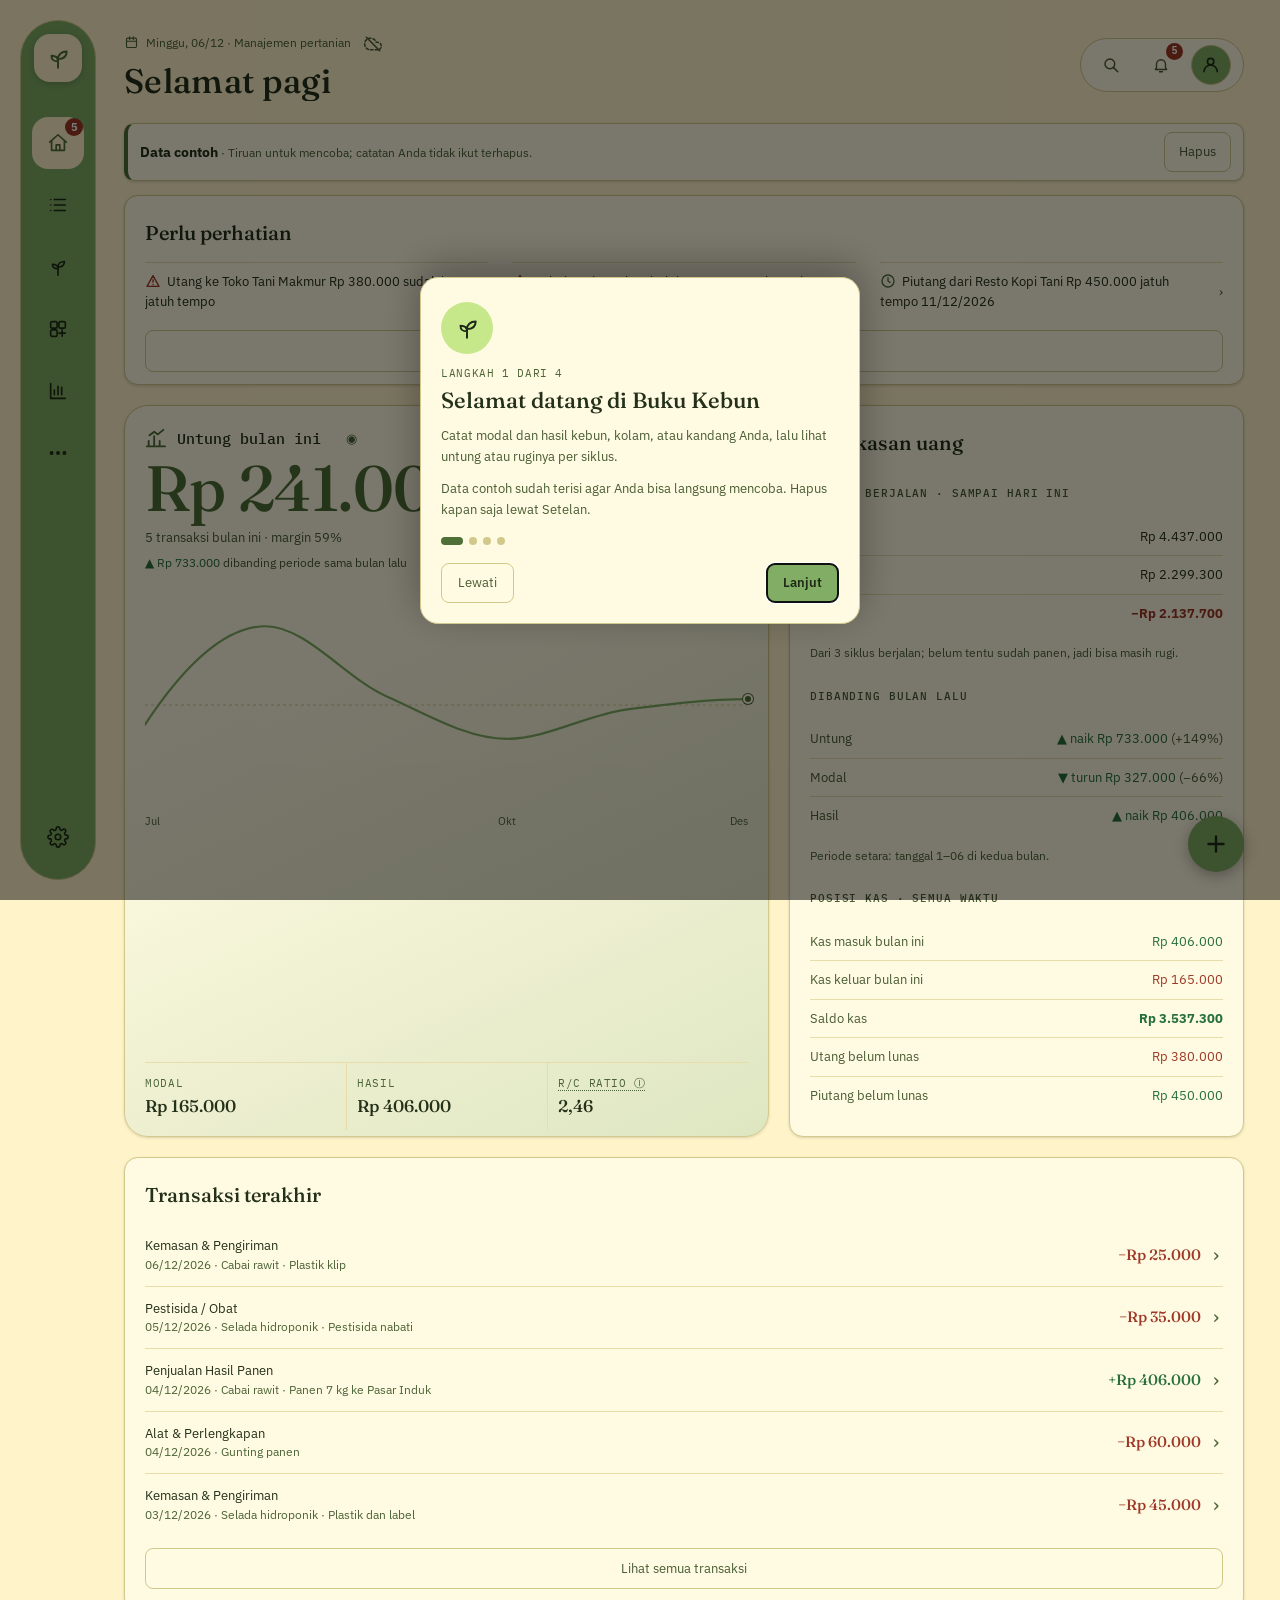
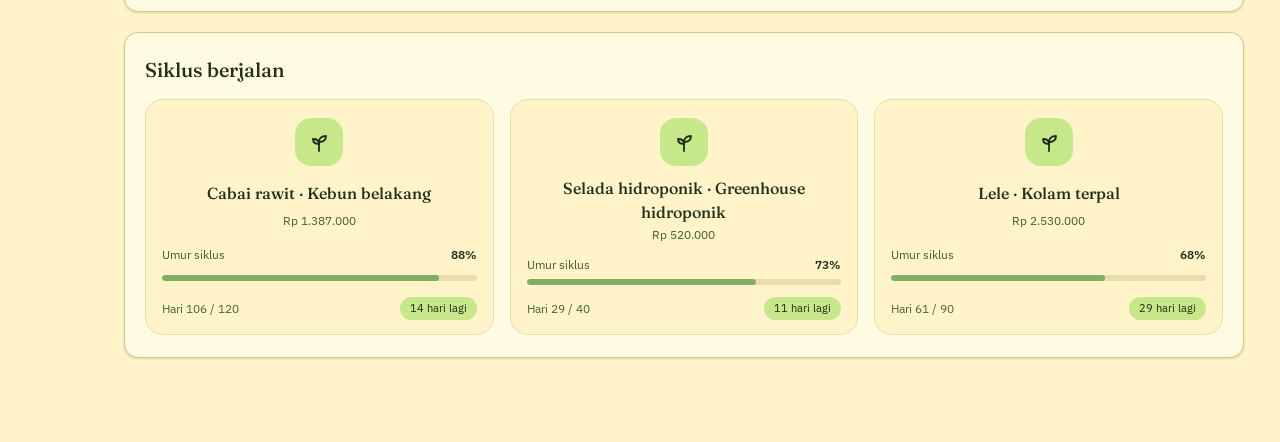
==== commit 76e53252: "Add files via upload" ====
--- a/buku-kebun.html
+++ b/buku-kebun.html
@@ -7,17 +7,17 @@
 <title>Buku Kebun</title>
 <link rel="preconnect" href="https://fonts.googleapis.com">
 <link rel="preconnect" href="https://fonts.gstatic.com" crossorigin>
-<link href="https://fonts.googleapis.com/css2?family=Fraunces:ital,opsz,wght@0,9..144,400;0,9..144,500;0,9..144,600;1,9..144,500&family=IBM+Plex+Mono:wght@400;500;600&display=swap" rel="stylesheet" media="print" onload="this.media='all'">
-<noscript><link href="https://fonts.googleapis.com/css2?family=Fraunces:ital,opsz,wght@0,9..144,400;0,9..144,500;0,9..144,600;1,9..144,500&family=IBM+Plex+Mono:wght@400;500;600&display=swap" rel="stylesheet"></noscript>
+<link crossorigin="anonymous" href="https://fonts.googleapis.com/css2?family=Fraunces:ital,opsz,wght@0,9..144,400;0,9..144,500;0,9..144,600;1,9..144,500&family=IBM+Plex+Mono:wght@400;500;600&family=IBM+Plex+Sans:ital,wght@0,400;0,500;0,600;1,400&display=swap" rel="stylesheet" media="print" onload="this.media='all'">
+<noscript><link crossorigin="anonymous" href="https://fonts.googleapis.com/css2?family=Fraunces:ital,opsz,wght@0,9..144,400;0,9..144,500;0,9..144,600;1,9..144,500&family=IBM+Plex+Mono:wght@400;500;600&family=IBM+Plex+Sans:ital,wght@0,400;0,500;0,600;1,400&display=swap" rel="stylesheet"></noscript>
 <link rel="manifest" href="manifest.webmanifest">
 <link rel="apple-touch-icon" href="icon-192.png">
 <style>
 /* Buku Kebun — struktur gaya Jurnal Trading, palet Hijau Padi (#FFF4C9 #C7E78B #81AE64 #709053) */
-:root{--ink:#FFF4C9;--ink-raised:#FFFAE2;--paper:#243019;--paper-dim:#485C33;--paper-faint:#4C6436;--gold:#4E6F35;--gold-dim:#709053;--fill:#81AE64;--fill-hi:#C7E78B;--on-fill:#1F2A16;--act-bg:#C7E78B;--act-tx:#1F2A16;--gain:#25703A;--loss:#9E3826;--line:#D3C88C;--line-strong:#9C8D3C;--line-soft:#E8DDA8;color-scheme:light;box-sizing:border-box;padding-top:env(safe-area-inset-top,0px)}
+:root{--f-isi:'IBM Plex Sans',system-ui,-apple-system,'Segoe UI',Roboto,'Helvetica Neue',Arial,sans-serif;--f-mono:'IBM Plex Mono',ui-monospace,Menlo,Consolas,monospace;--ink:#FFF4C9;--ink-raised:#FFFAE2;--paper:#243019;--paper-dim:#485C33;--paper-faint:#4C6436;--gold:#4E6F35;--gold-dim:#709053;--fill:#81AE64;--fill-hi:#C7E78B;--on-fill:#1F2A16;--act-bg:#C7E78B;--act-tx:#1F2A16;--gain:#25703A;--loss:#9E3826;--line:#D3C88C;--line-strong:#9C8D3C;--line-soft:#E8DDA8;color-scheme:light;box-sizing:border-box;padding-top:env(safe-area-inset-top,0px)}
 html[data-theme="dark"]{--ink:#161D12;--ink-raised:#1F2918;--paper:#FFF4C9;--paper-dim:#C4C09A;--paper-faint:#B2AE8C;--gold:#C7E78B;--gold-dim:#81AE64;--fill:#81AE64;--fill-hi:#C7E78B;--on-fill:#14200E;--act-bg:#1F2918;--act-tx:#C7E78B;--gain:#8FD08A;--loss:#E88A72;--line:#34422A;--line-strong:#5D764B;--line-soft:#27331F;color-scheme:dark}
 *{box-sizing:border-box}
 html{-webkit-text-size-adjust:100%;background:var(--ink);transition:background .2s}
-body{margin:0;background:var(--ink);color:var(--paper);font-family:'IBM Plex Mono',ui-monospace,Menlo,monospace;line-height:1.5;-webkit-font-smoothing:antialiased;transition:background .2s,color .2s}
+body{margin:0;background:var(--ink);color:var(--paper);font-family:var(--f-isi);line-height:1.5;-webkit-font-smoothing:antialiased;transition:background .2s,color .2s}
 ::selection{background:var(--fill-hi);color:var(--on-fill)}
 .wrap{max-width:920px;margin:0 auto;padding:0 20px 96px}
 header.masthead{padding:30px 0 20px;border-bottom:1px solid var(--line)}
@@ -95,6 +95,9 @@
 html[data-scheme="emas"][data-theme="dark"]{--ink:#1B1712;--ink-raised:#231E17;--paper:#EDE6D6;--paper-dim:#C5B9A3;--paper-faint:#B4A890;--gold:#C9A24B;--gold-dim:#8C744E;--fill:#C9A24B;--fill-hi:#C9A24B;--on-fill:#1B1712;--act-bg:#231E17;--act-tx:#C9A24B;--gain:#84AB7C;--loss:#DD8A74;--line:#3A3226;--line-strong:#77664E;--line-soft:#2A251C;color-scheme:dark}
 .masthead-right{display:flex;align-items:center;gap:10px}
 .theme-toggle.active{color:var(--gold);border-color:var(--gold)}
+/* v0.1.168: tombol ikon masthead dan bilah ringkas tanpa garis tepi, efek kaca mati maupun nyala (kaca tetap punya isian dan bayangan); tombol aktif tetap berbingkai emas */
+html .masthead-right button.theme-toggle:not(.active),html button.hr-btn.theme-toggle:not(.active){border-color:transparent}
+@media (hover:hover){html .masthead-right button.theme-toggle:not(.active):hover,html button.hr-btn.theme-toggle:not(.active):hover{border-color:transparent}}
 .eye{background:none;border:0;color:var(--paper-faint);cursor:pointer;font-size:13px;padding:2px 4px;margin-left:4px}
 @media (hover:hover){.eye:hover{color:var(--gold)}}
 .sec-head{display:flex;justify-content:space-between;align-items:baseline;gap:8px 14px;flex-wrap:wrap;margin-bottom:6px}
@@ -216,7 +219,7 @@
 }
 /* cadangan: tanpa blur, atau pengguna memilih Kurangi Transparansi */
 @supports not ((-webkit-backdrop-filter:blur(1px)) or (backdrop-filter:blur(1px))){
-  html[data-glass="1"] :is(section,.pd-kartu,.dm-kartu,.cx-pop,.bottom-nav,.toast,.main-tabs){background:var(--ink-raised)}
+  html[data-glass="1"] :is(section,.pd-kartu,.dm-kartu,.cx-pop,.pf-pop,.bottom-nav,.toast,.main-tabs){background:var(--ink-raised)}
   html[data-glass="1"] .bottom-nav{background:var(--ink)}
 }
 @media (prefers-reduced-transparency:reduce){
@@ -538,6 +541,12 @@
   #cetak-lap .ct-tab th{text-align:left;font-weight:700;border-bottom:1pt solid #000;padding:3pt 5pt;vertical-align:bottom}
   #cetak-lap .ct-tab td{border-bottom:.5pt solid #999;padding:3pt 5pt;vertical-align:top}
   #cetak-lap .ct-tab .n{text-align:right;white-space:nowrap}
+  #cetak-lap .ct-tab.ct-fix{table-layout:fixed}
+  #cetak-lap .ct-tab th:first-child,#cetak-lap .ct-tab td:first-child{padding-left:0}
+  #cetak-lap .ct-tab th:last-child,#cetak-lap .ct-tab td:last-child{padding-right:0}
+  #cetak-lap .ct-tab th.n+th:not(.n),#cetak-lap .ct-tab td.n+td:not(.n){padding-left:12pt}
+  #cetak-lap .ct-tab.ct-fix td{overflow-wrap:anywhere}
+  #cetak-lap .ct-tab.ct-fix td.n{overflow-wrap:normal}
   #cetak-lap .ct-tab thead{display:table-header-group}
   #cetak-lap .ct-tab tr{break-inside:avoid}
   #cetak-lap .ct-tab .ct-tot td,#cetak-lap .ct-tab .ct-tot th{border-top:1pt solid #000;border-bottom:1pt solid #000;font-weight:700}
@@ -547,7 +556,7 @@
   #cetak-lap .ct-rinci th{white-space:normal;line-height:1.25}
   #cetak-lap .ct-sub2{font:700 10pt Arial,"Helvetica Neue",sans-serif;margin:0 0 3pt;break-after:avoid;color:#000}
   #cetak-lap .ct-cat+.ct-tab{margin-top:7pt}
-  #cetak-lap .ct-kpi{width:calc(100% + 12pt);margin:4pt -6pt 0;border-collapse:separate;border-spacing:6pt 0;table-layout:fixed}
+  #cetak-lap .ct-kpi{width:calc(100% + 11pt);margin:4pt -5pt 0 -6pt;border-collapse:separate;border-spacing:6pt 0;table-layout:fixed}
   #cetak-lap .ct-kpi td{border:.9pt solid #000;padding:6pt 8pt 7pt;vertical-align:top;width:25%}
   #cetak-lap .ct-kl{display:block;font-size:7.5pt;font-weight:700;letter-spacing:.05em;text-transform:uppercase;color:#333}
   #cetak-lap .ct-kv2{display:block;font:700 12pt/1.25 Georgia,"Times New Roman",serif;margin-top:3pt;color:#000;overflow-wrap:anywhere}
@@ -583,13 +592,14 @@
 .lap-det>summary::after{content:'›';margin-left:auto;font-size:20px;color:var(--paper-faint);transition:transform .15s}
 .lap-det[open]>summary::after{transform:rotate(90deg)}
 .lap-untung>.mu{font-size:12px;letter-spacing:.04em;color:var(--paper-dim)}
+.lap-sub{margin:16px 0 6px;font-size:13px;color:var(--paper-dim)}
 .lap-kpi{gap:6px}.lap-kpi b{font-size:12.5px;white-space:nowrap;overflow-wrap:normal}
 
 /* ---------- Layout desktop (v0.1.080) ----------
-   Hanya tata letak untuk layar >= 1100px: rail ikon di kiri, header breadcrumb + pill, Beranda sebagai grid dashboard.
-   Warna, font, dan gaya kartu tetap memakai token yang ada. Di bawah 1100px tampilan tidak berubah. */
+   Hanya tata letak untuk layar >= 1024px: rail ikon di kiri, header breadcrumb + pill, Beranda sebagai grid dashboard.
+   Warna, font, dan gaya kartu tetap memakai token yang ada. Di bawah 1024px tampilan tidak berubah. */
 .rail-logo{display:none}
-@media (min-width:1100px){
+@media (min-width:1024px){
   .wrap{max-width:1560px;margin:0 auto;padding:24px 36px 64px 124px}
   .main-tabs{display:none}
   .fab{right:36px}.fab-dial{right:36px}
@@ -631,20 +641,13 @@
   body[data-hal="beranda"] #app>[data-bx="uang"]{grid-column:7/10;grid-row:5/7;align-self:stretch}
   body[data-hal="beranda"] #app>[data-bx="tx"]{grid-column:10/13;grid-row:5/7;align-self:stretch}
   body[data-hal="beranda"] #app>[data-bx="siklus"]{grid-column:1/-1;grid-row:7}
-  body[data-hal="beranda"] #app>[data-bx="grafik"]{grid-column:1/-1;grid-row:8}
-  /* Grafik Beranda: dua kolom, tinggi grafik dibatasi */
-  .dash-grid{display:grid;grid-template-columns:repeat(2,minmax(0,1fr));column-gap:20px;align-items:start}
-  .dash-grid>.dash{min-width:0}
-  .dash-grid>.dash:last-child:nth-child(odd){grid-column:1/-1}
-  .dash-grid .dash svg[viewBox="0 0 300 150"]{max-height:250px}
 }
-/* Desktop sempit (1100–1359px): kolom tengah dan kanan digabung agar kartu tidak terlalu tinggi */
-@media (min-width:1100px) and (max-width:1359px){
+/* Desktop sempit (1024–1359px): kolom tengah dan kanan digabung agar kartu tidak terlalu tinggi */
+@media (min-width:1024px) and (max-width:1359px){
   body[data-hal="beranda"] #heroCard{grid-column:1/8}
   body[data-hal="beranda"] #app>[data-bx="uang"]{grid-column:8/13}
   body[data-hal="beranda"] #app>[data-bx="tx"]{grid-column:1/-1;grid-row:7;align-self:start}
   body[data-hal="beranda"] #app>[data-bx="siklus"]{grid-column:1/-1;grid-row:8}
-  body[data-hal="beranda"] #app>[data-bx="grafik"]{grid-row:9}
 }
 /* Beranda kosong (tanpa Posisi kas dan Dibanding): Transaksi terakhir mengisi kolom kanan penuh */
 @media (min-width:1360px){
@@ -653,7 +656,7 @@
 
 /* ---------- Layout desktop, Tahap 0-C (v0.1.081): kartu Siklus berjalan dan tren hero ---------- */
 .sk-ik,.sk-meta,.sk-bar,.sk-foot,.hero-spark-lbl{display:none}
-@media (min-width:1100px){
+@media (min-width:1024px){
   body[data-hal="beranda"] #heroCard .hero-spark{height:auto;flex:1 1 auto;min-height:90px;max-height:210px}
   body[data-hal="beranda"] .hero-spark-lbl:not([hidden]){display:flex;justify-content:space-between;font-size:10.5px;color:var(--paper-faint);margin-top:4px}
   body[data-hal="beranda"] .sk-grid{display:grid;grid-template-columns:repeat(auto-fit,minmax(260px,1fr));gap:16px;margin-top:14px}
@@ -678,7 +681,7 @@
 }
 
 /* ---------- Layout desktop, Tahap 0-D (v0.1.082): halaman selain Beranda ---------- */
-@media screen and (min-width:1100px){
+@media screen and (min-width:1024px){
   body[data-hal="siklus"] #app,body[data-hal="siklus-detail"] #app,body[data-hal="transaksi"] #app,body[data-hal="laporan"] #app{max-width:none}
   body[data-hal="setelan"] #app,body[data-hal="lainnya"] #app{max-width:1320px}
   body[data-hal="catat"] #app,body[data-hal="siklus-form"] #app,body[data-hal="panen"] #app,body[data-hal="master"] #app{max-width:720px}
@@ -708,8 +711,14 @@
   body[data-hal="laporan"] #app>[data-bx="banding"]{grid-column:6/13;grid-row:3}
   body[data-hal="laporan"] #app>[data-bx="tren"]{grid-column:1/8;grid-row:4}
   body[data-hal="laporan"] #app>[data-bx="komp"]{grid-column:8/13;grid-row:4}
-  body[data-hal="laporan"] #app>.lap-rinci{grid-column:1/8;grid-row:5}
-  body[data-hal="laporan"] #app>.lap-sim{grid-column:8/13;grid-row:5}
+  body[data-hal="laporan"] #app>[data-bx="untung"]{grid-column:1/8;grid-row:5}
+  body[data-hal="laporan"] #app>[data-bx="anggaran"]{grid-column:8/13;grid-row:5}
+  body[data-hal="laporan"] #app:not(:has(>[data-bx="anggaran"]))>[data-bx="untung"]{grid-column:1/-1}
+  body[data-hal="laporan"] #app>.lap-rinci{grid-column:1/8;grid-row:6/span 4}
+  body[data-hal="laporan"] #app>[data-bx="sebelum"]{grid-column:8/13;grid-row:6}
+  body[data-hal="laporan"] #app>[data-bx="biaya"]{grid-column:8/13;grid-row:7}
+  body[data-hal="laporan"] #app>[data-bx="sorotan"]{grid-column:8/13;grid-row:8}
+  body[data-hal="laporan"] #app>.lap-sim{grid-column:8/13;grid-row:9}
   body[data-hal="laporan"] section.dash svg{max-height:340px}
   /* Setelan dan Lainnya: dua kolom */
   body[data-hal="setelan"] #app,body[data-hal="lainnya"] #app{column-count:2;column-gap:20px}
@@ -718,13 +727,13 @@
 
 /* ---------- Layout desktop, Tahap 0-E (v0.1.083): rail lengkap ---------- */
 .bnav-btn.rail-set,.rail-badge{display:none}
-@media screen and (min-width:1100px){
+@media screen and (min-width:1024px){
   .bnav-btn{position:relative}
   .bnav-btn.rail-set{display:flex;margin-top:auto}
   .rail-badge{display:flex;position:absolute;top:1px;right:1px;min-width:18px;height:18px;padding:0 5px;box-sizing:border-box;border-radius:9px;align-items:center;justify-content:center;background:var(--loss);color:#fff;font-size:10.5px;font-weight:700;line-height:1;pointer-events:none}
 }
 /* label muncul saat disorot atau difokus (rail ramping) */
-@media screen and (min-width:1100px) and (max-width:1599px){
+@media screen and (min-width:1024px) and (max-width:1599px){
   .bnav-btn:focus-visible span{position:absolute;left:calc(100% + 14px);top:50%;transform:translateY(-50%);width:auto;height:auto;margin:0;clip:auto;overflow:visible;padding:6px 12px;border:1px solid var(--line);border-radius:10px;background:var(--ink);color:var(--paper);font-size:12px;white-space:nowrap;box-shadow:0 4px 14px rgba(0,0,0,.2);z-index:var(--z-label);pointer-events:none}@media (hover:hover){.bnav-btn:hover span{position:absolute;left:calc(100% + 14px);top:50%;transform:translateY(-50%);width:auto;height:auto;margin:0;clip:auto;overflow:visible;padding:6px 12px;border:1px solid var(--line);border-radius:10px;background:var(--ink);color:var(--paper);font-size:12px;white-space:nowrap;box-shadow:0 4px 14px rgba(0,0,0,.2);z-index:var(--z-label);pointer-events:none}}
   .bnav-btn:focus-visible{outline:2px solid var(--gold);outline-offset:2px}
 }
@@ -738,7 +747,7 @@
   .rail-badge{top:50%;right:12px;transform:translateY(-50%)}
 }
 /* layar pendek: rapatkan rail agar item Setelan tidak menimpa item lain */
-@media screen and (min-width:1100px) and (max-height:640px){
+@media screen and (min-width:1024px) and (max-height:640px){
   .bottom-nav,html[data-glass="1"] .bottom-nav{gap:4px;padding-top:84px}
   .bnav-btn{height:44px}
   .bnav-btn:not(.rail-set){width:44px}
@@ -766,7 +775,7 @@
 .seg.sm.lm-filter,.seg.sm.lm-urut{justify-content:flex-start}.lm-filter{margin-top:12px}.lm-filter .btn.gold{width:auto;margin-top:0}
 .lm-baris .tx-l{flex:1}.lm-baris .tx-l .note{white-space:normal;max-width:none;overflow:visible}
 .dt-kanan+.dt-kiri{margin-top:16px}
-@media (min-width:1100px){
+@media (min-width:1024px){
   body[data-hal="jurnal"] #app{display:grid;grid-template-columns:minmax(0,4fr) minmax(0,8fr);column-gap:20px;align-items:start}
   body[data-hal="jurnal"] .dt-kiri{grid-column:1;grid-row:1;position:sticky;top:20px;margin-top:0}
   body[data-hal="jurnal"] .dt-kanan{grid-column:2;grid-row:1}
@@ -810,7 +819,7 @@
 .stats.tumpuk .stat:first-child{border-top:0}
 .stats.tumpuk .stat-lbl{margin:0}
 /* label bulan sejajar dengan titik datanya */
-@media screen and (min-width:1100px){body[data-hal="beranda"] .hero-spark-lbl:not([hidden]){display:block;position:relative;height:14px}}
+@media screen and (min-width:1024px){body[data-hal="beranda"] .hero-spark-lbl:not([hidden]){display:block;position:relative;height:14px}}
 .hero-spark-lbl .a,.hero-spark-lbl .m,.hero-spark-lbl .z{position:absolute;top:0;white-space:nowrap}
 .hero-spark-lbl .a{left:0}.hero-spark-lbl .z{right:0}.hero-spark-lbl .m{transform:translateX(-50%)}
 
@@ -887,7 +896,7 @@
 
 /* v0.1.115 — master–detail linimasa (desktop) */
 .hanya-lebar{display:none}
-@media (min-width:1100px){
+@media (min-width:1024px){
   .hanya-lebar{display:inline}
   body[data-hal="jurnal"] .dt-kiri{max-height:calc(100vh - 40px);overflow-y:auto}
   .lm-baris[data-do="jurnal-detail"].lm-sel{background:var(--line-soft)}
@@ -951,7 +960,7 @@
 
 /* v0.1.121 — master–detail: form transaksi di panel kanan (desktop) */
 .tx-panel[hidden]{display:none}
-@media (min-width:1100px){
+@media (min-width:1024px){
   .tx-panel{position:fixed;top:14px;right:14px;bottom:14px;width:min(430px,32vw);min-width:360px;overflow:auto;z-index:40;background:var(--ink-raised);border:1px solid var(--line);border-radius:18px;box-shadow:0 12px 40px rgba(0,0,0,.18);padding:14px 16px 22px}
   .tp-kepala{display:flex;align-items:center;justify-content:space-between;gap:10px;margin-bottom:4px}.tp-kepala h2{margin:0}
   .tx-panel #txPanelIsi>section{background:transparent;border:0;box-shadow:none;padding:0;margin:0;-webkit-backdrop-filter:none;backdrop-filter:none}
@@ -963,7 +972,7 @@
   .tt tr.tt-aktif td:first-child{box-shadow:inset 3px 0 0 var(--gold)}
   body[data-panel="tx"] .fab{display:none}
 }
-@media (max-width:1099px){.tx-panel{display:none!important}}
+@media (max-width:1023px){.tx-panel{display:none!important}}
 @media print{.tx-panel{display:none!important}}
 
 /* v0.1.122 — cetak langsung halaman Transaksi: tabel ringkas A4, tanpa antarmuka filter */
@@ -991,7 +1000,7 @@
 @keyframes sk-denyut{0%,100%{opacity:.35}50%{opacity:1}}
 .sk-sibuk::before{animation:sk-denyut 1.2s ease-in-out infinite}
 @media (prefers-reduced-motion:reduce){.sk-sibuk::before{animation:none}}
-@media (max-width:1099px){
+@media (max-width:1023px){
   header.masthead{padding:20px 0 14px}
   .updated{margin-top:8px}
 }
@@ -999,7 +1008,7 @@
 @media (max-width:430px){.tg-hl{display:none}.tg-hs{display:inline}}
 @media (max-width:379px){.tg-ket{display:none}}
 
-/* ===== Bilah ringkas saat gulir (v0.1.126, Fase 6G Tahap 2): hanya <1100 px, bukan cetak ===== */
+/* ===== Bilah ringkas saat gulir (v0.1.126, Fase 6G Tahap 2): hanya <1024 px, bukan cetak ===== */
 .hr{position:fixed;top:0;left:0;right:0;z-index:var(--z-nav);padding-top:env(safe-area-inset-top,0px);background:var(--ink);border-bottom:1px solid var(--line);transform:translateY(-100%);visibility:hidden;transition:transform .18s ease,visibility 0s .18s}
 .hr.on{transform:none;visibility:visible;transition:transform .18s ease,visibility 0s}
 .hr-in{display:flex;align-items:center;gap:10px;height:52px;max-width:920px;margin:0 auto;padding:0 16px}
@@ -1012,8 +1021,8 @@
 .hr-sk.sk-ok{color:var(--gain)}
 .hr-sk.sk-gagal{color:var(--loss)}
 .hr-sk.sk-sibuk{color:var(--gold);animation:sk-denyut 1.2s ease-in-out infinite}
-@media (max-width:1099px){html{scroll-padding-top:64px}}
-@media (min-width:1100px){.hr{display:none}}
+@media (max-width:1023px){html{scroll-padding-top:64px}}
+@media (min-width:1024px){.hr{display:none}}
 @media print{.hr{display:none!important}}
 @media (prefers-reduced-motion:reduce){.hr,.hr.on{transition:none}.hr-sk.sk-sibuk{animation:none}}
 
@@ -1025,7 +1034,7 @@
 [data-bx="uang"] h2+h3{margin-top:4px}
 
 /* v0.1.128 (desktop): Perlu perhatian jadi pita selebar penuh di atas hero; butir tersusun tiga kolom */
-@media (min-width:1100px){
+@media (min-width:1024px){
   body[data-hal="beranda"] #app>[data-bx="perhatian"]{display:grid;grid-template-columns:repeat(3,minmax(0,1fr));column-gap:24px;padding-bottom:12px}
   body[data-hal="beranda"] #app>[data-bx="perhatian"]>h2,body[data-hal="beranda"] #app>[data-bx="perhatian"]>.btn{grid-column:1/-1}
   body[data-hal="beranda"] #app>[data-bx="perhatian"]>.row-tuju{border-top:1px solid var(--line-soft)}
@@ -1038,10 +1047,10 @@
 .info-contoh .ic-row{align-items:center}
 .info-contoh .note{display:inline;margin:0}
 .info-contoh .btn{min-height:40px;padding-top:6px;padding-bottom:6px}
-@media (min-width:1100px){body[data-hal="beranda"] #app>.info-contoh{margin-bottom:14px}}
+@media (min-width:1024px){body[data-hal="beranda"] #app>.info-contoh{margin-bottom:14px}}
 
 /* v0.1.132: titik "perlu perhatian" pada ikon Beranda di bilah bawah HP (angka tetap hanya di rail desktop) */
-@media (max-width:1099px){
+@media (max-width:1023px){
   #bnav [data-go="beranda"]{position:relative}
   #bnav .rail-badge{display:block;position:absolute;top:4px;left:calc(50% + 5px);width:9px;height:9px;min-width:0;padding:0;border-radius:50%;font-size:0;line-height:0;overflow:hidden;background:var(--gold);box-shadow:0 0 0 2px var(--ink-raised)}
   #bnav .rail-badge.lewat{background:var(--loss)}
@@ -1127,11 +1136,285 @@
 /* --gold di skema Hijau berwarna hijau, sehingga titik "akan datang" tampak hijau di atas kaca hijau; token --warn khusus status peringatan */
 :root{--warn:#A86400}
 html[data-theme="dark"]{--warn:#F2C14E}
-@media (max-width:1099px){
+@media (max-width:1023px){
   #bnav .rail-badge:not(.lewat){background:var(--warn)}
   html[data-glass="1"] #bnav .rail-badge{box-shadow:0 0 0 2px rgba(255,255,255,.55),0 1px 3px rgba(0,0,0,.25)}
   html[data-glass="1"][data-theme="dark"] #bnav .rail-badge{box-shadow:0 0 0 2px rgba(22,29,18,.7),0 1px 3px rgba(0,0,0,.4)}
 }
+
+/* ===== v0.1.147 — halaman yang dicetak langsung (Ctrl+P): tanpa halaman kosong di ujung, tanpa tombol dan warna latar layar ===== */
+@media print{
+  body{zoom:1!important}
+  .wrap{display:block!important;max-width:none!important;margin:0!important;padding:0!important}
+  section,.hero-card{background:#fff!important;-webkit-backdrop-filter:none!important;backdrop-filter:none!important}
+  #skDot,.info-contoh .btn,.st-cari,.st-kosong,.lewati{display:none!important}
+  section.bahaya details>*:not(summary){display:none!important} /* Zona berbahaya: isi terlipat tetap memakan ruang dan menambah halaman kosong */
+}
+
+
+/* ===== Profil di header Beranda (v0.1.148): sapaan, lonceng, avatar + dropdown ===== */
+/* v0.1.149: lonceng dan avatar di semua halaman; tombol tema dan Setelan lama pindah ke dropdown avatar */
+#theme,#gear{display:none}
+.pf-bel{position:relative;display:inline-flex;align-items:center;justify-content:center;padding:0}
+.pf-bel svg{width:18px;height:18px}
+.pf-badge{position:absolute;top:-3px;right:-3px;min-width:17px;height:17px;padding:0 4px;box-sizing:border-box;border-radius:9px;display:flex;align-items:center;justify-content:center;background:var(--warn,#A86400);color:#fff;font-size:10px;font-weight:700;line-height:1;pointer-events:none}
+.pf-badge.lewat{background:var(--loss)}
+.pf-badge[hidden]{display:none}
+.pf-btn{display:inline-flex;align-items:center;justify-content:center;flex:0 0 auto;width:40px;height:40px;padding:0;border:0;border-radius:50%;background:none;cursor:pointer;color:inherit}
+.pf-btn:focus-visible,.pf-bel:focus-visible,.pf-it:focus-visible,.pf-pil:focus-visible,.pf-kepala:focus-visible{outline:2px solid var(--gold);outline-offset:2px}
+.pf-btn[aria-expanded="true"] .pf-ava{box-shadow:0 0 0 2px var(--ink),0 0 0 4px var(--gold)}
+.pf-ava{display:inline-flex;align-items:center;justify-content:center;flex:0 0 auto;width:40px;height:40px;border-radius:50%;overflow:hidden;background:var(--fill);color:var(--on-fill);border:1px solid var(--line);font-family:'Fraunces',Georgia,serif;font-size:17px;font-weight:600;line-height:1;box-sizing:border-box}
+.pf-ava img{width:100%;height:100%;object-fit:cover;display:block}
+.pf-ava svg{width:56%;height:56%}
+.pf-ava b{font-weight:600}
+.pf-besar{width:46px;height:46px;font-size:19px}
+.pf-raksasa{width:72px;height:72px;font-size:30px}
+.pf-back{position:fixed;inset:0;z-index:var(--z-pop-back)}
+.pf-back[hidden],.pf-pop[hidden]{display:none}
+.pf-pop{position:fixed;z-index:var(--z-pop);box-sizing:border-box;overflow:auto;padding:6px;background:var(--ink-raised);color:var(--paper);border:1px solid var(--line);border-radius:16px;box-shadow:0 14px 36px rgba(0,0,0,.28);font-size:13.5px;line-height:1.35}
+html[data-glass="1"] .pf-pop{background:var(--glass);border-color:var(--glass-edge);-webkit-backdrop-filter:blur(22px) saturate(150%);backdrop-filter:blur(22px) saturate(150%)}
+@media (prefers-reduced-transparency:reduce){html[data-glass="1"] .pf-pop{background:var(--ink-raised);-webkit-backdrop-filter:none;backdrop-filter:none}}
+.pf-kepala,.pf-it{display:flex;align-items:center;gap:12px;width:100%;box-sizing:border-box;min-height:48px;padding:8px 10px;border:0;border-radius:10px;background:none;color:inherit;font:inherit;text-align:left;cursor:pointer}
+@media (hover:hover){.pf-kepala:hover,.pf-it:hover{background:var(--act-bg,rgba(127,127,127,.12))}}
+.pf-nm{display:flex;flex-direction:column;min-width:0;flex:1}
+.pf-nm strong{font-family:'Fraunces',Georgia,serif;font-weight:500;font-size:16px;overflow:hidden;text-overflow:ellipsis;white-space:nowrap}
+.pf-nm span{font-size:11.5px;color:var(--paper-dim);overflow:hidden;text-overflow:ellipsis;white-space:nowrap}
+.pf-pen{color:var(--paper-dim);display:inline-flex}.pf-pen svg{width:16px;height:16px}
+.pf-grup{padding:8px 10px 10px}
+.pf-lbl{font-size:11px;font-weight:500;letter-spacing:.08em;text-transform:uppercase;color:var(--paper-dim);margin-bottom:6px}
+.pf-seg{display:grid;grid-template-columns:repeat(3,1fr);gap:4px;padding:3px;border:1px solid var(--line);border-radius:12px}
+.pf-pil{display:flex;flex-direction:column;align-items:center;justify-content:center;gap:3px;min-height:48px;padding:6px 2px;border:0;border-radius:9px;background:none;color:var(--paper-dim);font:inherit;font-size:11.5px;cursor:pointer}
+.pf-pil svg{width:17px;height:17px}
+.pf-pil[aria-checked="true"]{background:var(--act-bg,var(--fill));color:var(--act-tx,var(--on-fill));font-weight:600}
+@media (hover:hover){.pf-pil:hover{color:var(--gold)}}
+.pf-pisah{height:1px;margin:4px 8px;background:var(--line)}
+.pf-it svg{width:19px;height:19px;flex:0 0 auto;color:var(--paper-dim)}
+.pf-t{flex:1;min-width:0}
+.pf-s{font-size:11.5px;color:var(--paper-dim);white-space:nowrap;max-width:46%;overflow:hidden;text-overflow:ellipsis}
+.pf-it[aria-checked="true"] .pf-s{color:var(--gold);font-weight:600}
+.pf-foto{display:flex;align-items:center;gap:16px;margin-bottom:6px}
+.pf-foto-aksi{display:flex;flex-wrap:wrap;gap:8px}
+.pf-foto-aksi .btn{cursor:pointer}
+.pf-foto-aksi [hidden]{display:none}
+/* halaman Profil (v0.1.162): hanya tata letak; warna dan huruf memakai token yang ada */
+.pfh-kepala{display:flex;align-items:center;gap:16px;flex-wrap:wrap}
+.pfh-nm{flex:1 1 160px;min-width:0}
+.pfh-nm h2{margin:0;font-family:'Fraunces',Georgia,serif;font-weight:500;font-size:22px;overflow-wrap:anywhere}
+.pfh-u{margin:4px 0 0;font-size:14px;overflow-wrap:anywhere}.pfh-l{margin:2px 0 0;font-size:12.5px;color:var(--paper-dim)}
+.pfh-kepala .btn{flex:0 0 auto}
+body[data-hal="profil"] .settings-row .seg.sm{flex-wrap:wrap;justify-content:flex-end}
+.pf-sorot{animation:pfSorot 1.4s ease}
+@keyframes pfSorot{0%,60%{box-shadow:0 0 0 3px var(--gold)}100%{box-shadow:0 0 0 3px transparent}}
+@media (prefers-reduced-motion:reduce){.pf-sorot{animation:none;box-shadow:0 0 0 3px var(--gold)}}
+@media print{.pf-bel,.pf-btn,.pf-pop,.pf-back{display:none!important}}
+@media (max-width:379px){.pf-btn,.pf-ava{width:36px;height:36px}}
+
+/* v0.1.148b/149: logo dan nama app di baris atas header semua halaman (HP/tablet <1024 px); desktop memakai logo rail */
+.pf-merek{display:none}
+@media (max-width:1023px){
+  .masthead-top{display:grid;grid-template-columns:auto minmax(0,1fr) auto;align-items:center;column-gap:10px;row-gap:14px}
+  .mh-kiri{display:contents}
+  .pf-merek{display:inline-flex;align-items:center;gap:8px;grid-row:1;grid-column:1/3;justify-self:start;min-width:0;padding:0;border:0;background:none;cursor:pointer;color:var(--gold);font-family:'Fraunces',Georgia,serif;font-size:18px;font-weight:500;white-space:nowrap}
+  .pf-merek svg{width:26px;height:26px;flex:0 0 auto}
+  .pf-merek em{font-style:italic}
+  .pf-merek:focus-visible{outline:2px solid var(--gold);outline-offset:3px}
+  .masthead-right{grid-row:1;grid-column:3}
+  .masthead-top .hdr-back{grid-row:2;grid-column:1}
+  #hdrJudul{grid-row:2;grid-column:1/-1}
+  body:not([data-hal="beranda"]) #hdrTag{display:none}
+  .masthead-top .hdr-back:not([hidden])~#hdrJudul{grid-column:2/-1}
+}
+@media print{.pf-merek{display:none!important}}
+
+/* v0.1.148c: dropdown lonceng (daftar Perlu perhatian) */
+.pf-bkepala{display:flex;align-items:baseline;justify-content:space-between;gap:10px;padding:8px 10px 6px}
+.pf-bkepala strong{font-family:'Fraunces',Georgia,serif;font-weight:500;font-size:16px}
+.pf-bkepala span{font-size:11.5px;color:var(--paper-dim)}
+.pf-bit{align-items:flex-start;font-size:12.5px}
+.pf-bit .pf-t{line-height:1.45}
+.pf-bit .pi{width:17px;height:17px;vertical-align:-3px;margin-right:6px}
+.pf-bit .pf-pen{align-self:center;font-size:16px}
+.pf-kosong{margin:6px 10px 12px;color:var(--paper-dim);font-size:13px}
+
+/* ===== Visual baru (v0.1.150): mengikuti mockup hijau gelap berkaca — header, sapaan, hero, banner, bilah bawah ===== */
+/* header: merek dua baris, avatar + panah */
+.pf-merek svg{width:34px;height:34px}
+.pf-mn{display:flex;flex-direction:column;align-items:flex-start;line-height:1.1;text-align:left}
+.pf-mn b{font-weight:600;font-size:19px}
+.pf-mn small{font-family:'IBM Plex Mono',ui-monospace,monospace;font-size:10.5px;font-weight:400;color:var(--paper-dim);margin-top:3px;letter-spacing:.01em}
+.pf-btn{width:auto;gap:2px;padding:0 2px 0 0}
+/* sapaan dua baris */
+.brand:has(.sp-n){display:block;overflow:visible;-webkit-line-clamp:unset;line-clamp:unset}
+.brand .sp-s,.brand .sp-n{display:block}
+.brand .sp-s{font-size:17px;font-weight:400;line-height:1.2;color:var(--paper-dim)}
+.brand .sp-n{font-size:clamp(30px,9vw,40px);font-weight:600;line-height:1.1;color:var(--paper);overflow-wrap:anywhere}
+.tg-ik{width:15px;height:15px;vertical-align:-3px;margin-right:7px}
+/* hero: kartu bulat penuh, label tebal dengan ikon grafik */
+.hero-card{border-left-width:1px;border-radius:24px;border-color:var(--line)}
+.hero-label{display:flex;align-items:center;gap:10px;font-size:15px;font-weight:500;text-transform:none;letter-spacing:0;color:var(--paper)}
+.hero-label::before{content:"";width:22px;height:22px;flex:0 0 auto;background:var(--gold);-webkit-mask:url("data:image/svg+xml,%3Csvg xmlns='http://www.w3.org/2000/svg' viewBox='0 0 24 24' fill='none' stroke='black' stroke-width='2' stroke-linecap='round' stroke-linejoin='round'%3E%3Cpath d='M4 20V14M10 20V9M16 20v-6M22 20H2M5 8l5-4 4 3 6-5'/%3E%3C/svg%3E") center/contain no-repeat;mask:url("data:image/svg+xml,%3Csvg xmlns='http://www.w3.org/2000/svg' viewBox='0 0 24 24' fill='none' stroke='black' stroke-width='2' stroke-linecap='round' stroke-linejoin='round'%3E%3Cpath d='M4 20V14M10 20V9M16 20v-6M22 20H2M5 8l5-4 4 3 6-5'/%3E%3C/svg%3E") center/contain no-repeat}
+html[data-glass="1"] .hero-card{border-color:var(--glass-edge)}
+/* banner Perlu perhatian (HP/tablet): satu baris amber; ketuk untuk membuka daftar lengkap */
+.pt-ban{display:none}
+@media (max-width:1023px){
+  .pt-sec{padding:0;overflow:hidden;border-radius:20px;border-color:color-mix(in srgb,var(--warn,#A86400) 55%,transparent);background:linear-gradient(135deg,color-mix(in srgb,var(--warn,#A86400) 22%,var(--ink-raised)),var(--ink-raised) 75%)}
+  .pt-sec>h2{display:none}
+  .pt-ban{display:flex;align-items:center;gap:12px;width:100%;box-sizing:border-box;min-height:64px;padding:12px 14px;border:0;background:none;color:inherit;font:inherit;text-align:left;cursor:pointer}
+  .pt-ban:focus-visible{outline:2px solid var(--gold);outline-offset:-3px;border-radius:20px}
+  .pt-ik{display:inline-flex;align-items:center;justify-content:center;flex:0 0 auto;width:40px;height:40px;border-radius:50%;background:var(--warn,#A86400);color:#fff;font-size:22px;font-weight:700;font-family:'Fraunces',Georgia,serif}
+  .pt-ban.lewat .pt-ik{background:var(--loss)}
+  .pt-tx{display:flex;flex-direction:column;min-width:0;flex:1;gap:2px}
+  .pt-tx strong{font-family:'Fraunces',Georgia,serif;font-weight:500;font-size:16px}
+  .pt-tx>span{font-size:12px;color:var(--paper-dim);display:-webkit-box;-webkit-box-orient:vertical;-webkit-line-clamp:2;line-clamp:2;overflow:hidden}
+  .pt-tx .pi{display:none}
+  .pt-n{flex:0 0 auto;padding:5px 11px;border-radius:999px;font-size:12px;font-weight:600;white-space:nowrap;background:color-mix(in srgb,var(--warn,#A86400) 30%,transparent);color:var(--paper)}
+  .pt-ch{font-size:20px;color:var(--paper-dim);transition:transform .15s}
+  .pt-ban[aria-expanded="true"] .pt-ch{transform:rotate(90deg)}
+  .pt-sec:not(.terbuka)>.row-tuju,.pt-sec:not(.terbuka)>.btn{display:none}
+  .pt-sec.terbuka>.row-tuju{margin:0 14px}
+  .pt-sec.terbuka>.btn{width:auto!important;margin:10px 14px 14px!important}
+}
+/* bilah bawah melayang berbentuk pil, penanda aktif berupa garis, FAB bercahaya (HP ≤720 px) */
+@media (max-width:720px){
+  .bottom-nav{left:12px;right:12px;bottom:calc(10px + env(safe-area-inset-bottom,0px));padding:6px;border:1px solid var(--line);border-radius:30px;box-shadow:0 10px 26px rgba(0,0,0,.28)}
+  html[data-glass="1"] .bottom-nav{border-color:var(--glass-edge)}
+  html .bnav-btn.active,html[data-glass="1"] .bnav-btn.active{position:relative;background:none;box-shadow:none;color:var(--gold)}
+  .bnav-btn.active::after{content:"";position:absolute;left:32%;right:32%;bottom:0;height:3px;border-radius:2px;background:var(--fill)}
+  html .fab,html[data-glass="1"] .fab{bottom:calc(92px + env(safe-area-inset-bottom,0px));box-shadow:0 0 0 7px color-mix(in srgb,var(--fill) 20%,transparent),0 8px 22px color-mix(in srgb,var(--fill) 50%,transparent)}
+}
+@media print{.pt-ban{display:none!important}.pt-sec>h2,.pt-sec>.row-tuju,.pt-sec>.btn{display:block!important}}
+
+/* v0.1.151: awan sinkron tidak lagi sendirian di halaman selain Beranda (HP/tablet): diberi label status di sebelahnya */
+.sk-teks{display:none}
+@media (max-width:1023px){
+  body:not([data-hal="beranda"]) .updated{display:flex;align-items:center;gap:2px;min-width:0}
+  body:not([data-hal="beranda"]) #skDot{display:inline-flex;flex:0 0 auto}
+  body:not([data-hal="beranda"]) #skDot .sk-chip.sk-ikon{margin-left:-6px}
+  body:not([data-hal="beranda"]) .sk-teks{display:block;min-width:0;overflow:hidden;text-overflow:ellipsis;white-space:nowrap;font-size:12px;color:var(--paper-dim)}
+}
+
+/* v0.1.155: foto terbaru jurnal pada kartu Siklus berjalan (HP: gambar kecil di kiri baris; desktop: menggantikan ikon) */
+.sk-foto{flex:0 0 44px;width:44px;height:44px;border-radius:12px;overflow:hidden;background:var(--act-bg)}
+.sk-foto img{display:block;width:100%;height:100%;object-fit:cover}
+.sk-foto.fj-hilang{display:none}
+.sk-foto + .tx-l{flex:1}
+@media (min-width:1024px){
+  body[data-hal="beranda"] .sk-foto{flex:none;width:56px;height:56px;margin:0 auto 10px;border-radius:18px}
+  body[data-hal="beranda"] .sk-foto:not(.fj-hilang) ~ .sk-ik{display:none}
+}
+
+/* v0.1.159: keterangan status siklus di kartu Rincian Laporan */
+.lap-kartu .lk-m{display:block;margin-top:2px;font-size:12px;font-weight:400;color:var(--paper-dim)}
+
+/* v0.1.160: teks isi memakai IBM Plex Sans (lebih terbaca di HP); Plex Mono khusus label kecil huruf besar dan angka bantu. Judul/angka besar tetap Fraunces. */
+.hero-label,
+.stat-lbl,
+label,
+.badge,
+.sum span,
+.cx-grp,
+.cx-wd,
+.pd-no,
+.dm-jenis,
+.dm-sub,
+.ag-grup,
+.lap-filter .lap-fl,
+.lap-kpi .mu,
+.lm-minggu,
+.rc-tanya,
+.tt-th,
+[data-bx="uang"] h3,
+.pf-lbl{font-family:var(--f-mono)}
+.pf-mn small{font-family:var(--f-mono)}
+
+/* v0.1.173 — Transaksi di 1024–1179 px: filter di atas tabel (tabel terlalu sempit bila filter di samping) */
+@media screen and (min-width:1024px) and (max-width:1179px){
+  body[data-hal="transaksi"] #app{grid-template-columns:minmax(0,1fr)}
+  body[data-hal="transaksi"] #app>#txHasil{grid-column:1;grid-row:auto}
+  body[data-hal="transaksi"] #app>section:first-child{position:static}
+}
+
+/* v0.1.174 — Modal di desktop: kartu 520 px; formulir Rencana dua kolom untuk isian pendek */
+@media screen and (min-width:1024px){
+  .dm-kartu:not(.nota-kartu):not(.pd-kartu){max-width:520px}
+  .dm-form{display:grid;grid-template-columns:repeat(2,minmax(0,1fr));column-gap:14px;align-content:start}
+  .dm-form>*{grid-column:1/-1}
+  .dm-form>.dm-fld:not(.lebar){grid-column:auto;min-width:0}
+}
+/* v0.1.194 — bilah bagian Rencana keuangan: satu baris yang bisa digeser (sebelumnya pecah jadi 3 baris di HP karena .seg.sm memaksa wrap) */
+.seg.sm.rc-sub{flex-wrap:nowrap;justify-content:flex-start;overflow-x:auto;scroll-snap-type:x proximity;overscroll-behavior-x:contain;padding:3px 2px;margin-left:-2px;margin-right:-2px}
+.seg.sm.rc-sub .btn{scroll-snap-align:center}
+.rc-sub.ada-kanan{-webkit-mask-image:linear-gradient(90deg,#000 calc(100% - 28px),transparent);mask-image:linear-gradient(90deg,#000 calc(100% - 28px),transparent)}
+.rc-sub.ada-kiri{-webkit-mask-image:linear-gradient(90deg,transparent,#000 28px);mask-image:linear-gradient(90deg,transparent,#000 28px)}
+.rc-sub.ada-kiri.ada-kanan{-webkit-mask-image:linear-gradient(90deg,transparent,#000 28px,#000 calc(100% - 28px),transparent);mask-image:linear-gradient(90deg,transparent,#000 28px,#000 calc(100% - 28px),transparent)}
+
+/* v0.1.195 — perapian UI di HP: Rencana (ringkasan kompak, bilah tanpa kartu, Arus kas jadi daftar, nilai tidak patah), Lainnya (satu daftar menu), Transaksi (filter ringkas), Siklus (empat tab satu baris), Laporan (bilah lompat), target sentuh 44 px */
+.rc-ring{padding:12px 14px;margin-bottom:10px}
+.rc-ring .sum{padding-bottom:8px}
+.rc-ring .sum strong{font-size:14.5px}
+.rc-ang{margin:8px 0 0}
+.seg.sm.rc-sub{margin-top:0;margin-bottom:12px}
+.kas-list{margin-top:6px}
+.kas-baris{display:grid;grid-template-columns:minmax(0,1fr) auto;gap:2px 12px;align-items:center;padding:10px 0;border-top:1px solid var(--line-soft);font-size:13px}
+.kas-list .kas-baris:first-child{border-top:0}
+.kb-bln{grid-row:1 / 3}
+.kb-net{text-align:right;font-weight:600;font-variant-numeric:tabular-nums}
+.kb-sal{text-align:right;font-size:11.5px;color:var(--paper-dim);font-variant-numeric:tabular-nums}
+.kas-baris.pr{opacity:.7}
+.bar-top{gap:10px;align-items:baseline}
+.bar-top strong{min-width:0;overflow:hidden;text-overflow:ellipsis;white-space:nowrap}
+.bar-top .mu{flex:0 0 auto;white-space:nowrap}
+.lm-sec{padding-top:16px;padding-bottom:6px}
+.lm-menu strong{display:block;font-size:14px;font-weight:600}
+.lm-menu .note{display:block;margin:2px 0 0}
+.tx-baris{display:grid;grid-template-columns:minmax(0,1fr) auto;gap:8px;margin-top:8px;align-items:stretch}
+.tx-baris select{margin:0;width:100%}
+.tx-baris .btn{flex:none;white-space:nowrap}
+.tx-jenis{margin-top:8px}
+.seg.sm.lompat{flex-wrap:nowrap;justify-content:flex-start;overflow-x:auto;scrollbar-width:none;margin:0 -2px 12px;padding:3px 2px;overscroll-behavior-x:contain}
+.seg.sm.lompat::-webkit-scrollbar{display:none}
+.seg.sm.lompat .btn{white-space:nowrap}
+[data-bx],.lap-rinci,.lap-sim{scroll-margin-top:12px}
+@media (max-width:599px){
+  .seg.empat{grid-template-columns:repeat(4,minmax(0,1fr));gap:4px}
+  .seg.empat .btn{padding:10px 2px;font-size:12px;white-space:nowrap;min-width:0}
+}
+@media (max-width:1023px){
+  .btn,.seg.sm .btn,.settings-row>.btn,.ikon-btn,.cx-btn,.cari,#app select{min-height:44px}
+}
+
+/* v0.1.195b — bagian Laporan bisa dilipat (HP/tablet) */
+@media (max-width:1023px){
+  h2.lap-h{cursor:pointer;display:flex;justify-content:space-between;align-items:center;gap:10px;min-height:44px;margin-top:-6px;margin-bottom:0}
+  h2.lap-h::after{content:'';flex:0 0 auto;width:8px;height:8px;border-right:2px solid var(--paper-dim);border-bottom:2px solid var(--paper-dim);transform:rotate(45deg);transition:transform .15s}
+  [data-tutup]>h2.lap-h::after{transform:rotate(-45deg)}
+  [data-tutup]>:not(h2.lap-h){display:none!important}
+  [data-tutup]{padding-top:10px;padding-bottom:10px}
+}
+@media (min-width:1024px){h2.lap-h{cursor:default}}
+@media (prefers-reduced-motion:reduce){h2.lap-h::after{transition:none}}
+
+/* v0.1.197 — Jurnal: chip catat cepat dan saring satu baris yang bisa digeser di HP (sebelumnya 5 baris); tombol urutan satu baris dengan chip saring */
+.lm-urut-btn{margin-left:auto}
+@media (max-width:599px){
+  .seg.sm.lm-filter,.jr-cepat .seg{flex-wrap:nowrap;overflow-x:auto;scrollbar-width:none;margin-left:-2px;margin-right:-2px;padding:3px 2px;overscroll-behavior-x:contain}
+  .seg.sm.lm-filter::-webkit-scrollbar,.jr-cepat .seg::-webkit-scrollbar{display:none}
+  .seg.sm.lm-filter .btn,.jr-cepat .seg .btn{white-space:nowrap;flex:0 0 auto}
+  .lm-urut-btn{margin-left:8px}
+}
+
+/* v0.1.198 — Rencana: ringkasan anggaran satu batang + satu baris; Kelayakan: kartu Hasil mengecil bila belum ada hasil */
+.rc-bar-ang{margin-top:10px}
+.rc-ang{margin:6px 0 0;font-size:12px}
+section:has(> #kl_hasil > p.note:only-child){padding-top:10px;padding-bottom:10px}
+section:has(> #kl_hasil > p.note:only-child) > h2{display:none}
+section:has(> #kl_hasil > p.note:only-child) #kl_hasil .note{margin:0}
+
+/* v0.1.199 — Beranda: subbagian Ringkasan uang bisa dilipat */
+.bd-lipat{margin-top:6px}
+.bd-lipat>summary{min-height:44px}
+.bd-lipat>summary h3{margin:0}
+.bd-lipat[open]>summary{margin-bottom:2px}
 
 </style>
 </head>
@@ -1156,7 +1439,7 @@
       <div class="mh-kiri"><button type="button" class="theme-toggle hdr-back" id="hdrBack" aria-label="Kembali" hidden>‹</button><h1 class="brand" id="hdrJudul">Buku <em>Kebun</em></h1></div>
       <div class="masthead-right"><button type="button" class="theme-toggle cari-btn" id="cariBtn" aria-label="Cari" aria-haspopup="dialog" title="Cari (tombol /)"></button><button class="theme-toggle" id="eye2" aria-label="Tampilkan atau sembunyikan angka" aria-pressed="false" hidden>◉</button><button class="theme-toggle" id="theme" aria-label="Ganti tema">☀</button><button class="theme-toggle" id="gear" aria-label="Setelan" title="Setelan">⚙</button></div>
     </div>
-    <div class="updated"><span id="hdrTag">Manajemen pertanian</span><span id="skDot"></span></div>
+    <div class="updated"><span id="hdrTag">Manajemen pertanian</span><span id="skDot"></span><span id="skTeks" class="sk-teks"></span></div>
   </header>
   <section class="hero-card" id="heroCard" aria-labelledby="heroLbl">
   <div class="hero">
@@ -1208,7 +1491,7 @@
 /* Buku Kebun — halaman setelan (dipakai aplikasi dan pratinjau) */
 var Setelan = (function () {
   var KUNCI = 'tani.setelan';
-  var BAWAAN = { mode: 'light', skema: 'hijau', ukuran: 100, kaca: false, tanggal: 'dmy', sembunyi: false, margin: 30, ingatJurnal: 0, pintasan: true };
+  var BAWAAN = { mode: 'light', skema: 'hijau', ukuran: 100, kaca: false, tanggal: 'dmy', sembunyi: false, margin: 30, ingatJurnal: 0, pintasan: true, nama: '', foto: '', usaha: '', lokasi: '', cadTerakhir: 0 };
   var s = Object.assign({}, BAWAAN);
   var h = { versi: '', ambil: function () { return {}; }, pasang: function () {}, hapus: function () {}, ubah: function () {} };
   var konfirmasi = null, konfirmasi2 = null, kueri = '', sedangCari = false;
@@ -1272,7 +1555,7 @@
       row('Ingatkan catatan jurnal', 'Beranda mengingatkan bila siklus berjalan belum dicatat selama sekian hari. Hanya tampil saat aplikasi dibuka; bawaan mati.', seg('ingatJurnal', [[0, 'Mati'], [3, '3 hari'], [7, '7 hari'], [14, '14 hari']])) +
       row('Pintasan keyboard', 'Tombol tunggal untuk berpindah halaman dan mencatat tanpa mouse: N, /, G lalu huruf, ?. Matikan bila bentrok dengan alat bantu. Tekan ? untuk daftar.', saklar('pintasan', 'Pintasan keyboard', s.pintasan !== false, ['Mati', 'Nyala']), '<button type="button" class="btn-teks" data-act="pintasan">Lihat daftar pintasan</button>');
     var data = head('Data', 'Cadangan dan pemulihan. Data tersimpan di browser ini.') +
-      '<div class="settings-row"><div class="settings-desc"><strong>Ekspor dan impor</strong><span>Ekspor mengisi kotak di bawah dengan JSON. Untuk impor, tempel JSON ke kotak atau pilih berkas; pratinjau tampil dulu sebelum data diganti.</span></div>' +
+      '<div class="settings-row"><div class="settings-desc"><strong>Ekspor dan impor</strong><span>Ekspor mengisi kotak di bawah dengan JSON. Untuk impor, tempel JSON ke kotak atau pilih berkas; pratinjau tampil dulu sebelum data diganti. Cadangan manual terakhir: ' + (typeof Profil !== 'undefined' ? Profil.jam(s.cadTerakhir) : '-') + '.</span></div>' +
       '<div class="seg sm"><button type="button" class="btn" data-act="ekspor">Ekspor</button><button type="button" class="btn" data-act="impor">Impor</button><button type="button" class="btn" data-act="berkas">Pilih berkas</button></div></div>' +
       '<input type="file" id="fileImp" accept=".json,application/json" hidden>' +
       '<textarea id="dataBox" class="settings-text" rows="5" aria-label="Data JSON" placeholder="Hasil ekspor muncul di sini"></textarea>' +
@@ -1282,14 +1565,13 @@
         (navigator.storage && navigator.storage.persist ? row('Penyimpanan tetap', 'Minta browser agar tidak membuang foto saat ruang penyimpanan menipis. Browser menentukan sendiri apakah permintaan dikabulkan.', '<button type="button" class="btn" data-act="foto-tetap">Minta penyimpanan tetap</button>') : '') : '');
     var bahaya = head('Zona berbahaya', 'Tindakan di sini menghapus data di browser ini dan tidak bisa diurungkan. Ekspor atau cadangkan dulu.') +
       (typeof Nota !== 'undefined' && Nota.tersedia() ? row('Hapus semua foto', 'Menghapus semua foto nota dan jurnal di browser ini. Cadangkan ke ZIP dulu bila perlu.', '<button type="button" class="btn danger" data-act="nota-hapus">Hapus semua foto</button>') : '') +
-      row('Hapus semua data', 'Menghapus transaksi dan siklus di browser ini. Salinan cadangan otomatis dan data cloud tidak ikut terhapus. Bila sinkron cloud aktif, data akan kembali dari cloud: hapus juga data cloud di bagian Akun dan sinkron.', '<button type="button" class="btn danger" data-act="hapus">Hapus semua data</button>');
+      row('Hapus semua data', 'Menghapus transaksi dan siklus di browser ini. Salinan cadangan otomatis dan data cloud tidak ikut terhapus. Bila sinkron cloud aktif, data akan kembali dari cloud: hapus juga data cloud di halaman Profil, bagian Akun dan sinkron.', '<button type="button" class="btn danger" data-act="hapus">Hapus semua data</button>');
     var tentang = head('Tentang', '') +
       row('Versi', 'Buku Kebun, manajemen pertanian.', '<strong class="nilai">v' + h.versi + '</strong>', '', 'baris') +
       (typeof Panduan !== 'undefined' ? Panduan.html() : '') +
       (typeof Pwa !== 'undefined' ? Pwa.html() : '');
     var cad = typeof Cadangan !== 'undefined' ? '<section>' + Cadangan.html() + '</section>' : '';
-    var sink = typeof Sinkron !== 'undefined' ? '<section>' + Sinkron.html() + '</section>' : '';
-    var desk = !!(window.matchMedia && matchMedia('(min-width:1100px)').matches); /* desktop: semua bagian terbuka tetap (v0.1.143) */
+    var desk = !!(window.matchMedia && matchMedia('(min-width:1024px)').matches); /* desktop: semua bagian terbuka tetap (v0.1.143) */
     function lipat(k, s, def) {
       var m = s.match(/^<section>([\s\S]*?)<div class="sec-head"><h2>([\s\S]*?)<\/h2>(<div class="note"[^>]*>[\s\S]*?<\/div>)<\/div>([\s\S]*)<\/section>$/);
       if (!m) return s;
@@ -1297,7 +1579,7 @@
     }
     var kotak = '<div class="st-cari"><input type="search" id="stCari" placeholder="Cari setelan" aria-label="Cari setelan" autocomplete="off" value="' + kueri.replace(/&/g, '&amp;').replace(/"/g, '&quot;').replace(/</g, '&lt;') + '"></div><p class="note st-kosong" role="status">Tidak ada setelan yang cocok.</p>';
     var hasil = kotak + lipat('tampil', '<section>' + tampil + '</section>', true) + lipat('pref', '<section>' + pref + '</section>', true) + lipat('data', '<section>' + data + '</section>', false) +
-      (cad ? lipat('cad', cad, false) : '') + (sink ? lipat('sink', sink, false) : '') + lipat('tentang', '<section>' + tentang + '</section>', false) +
+      (cad ? lipat('cad', cad, false) : '') + lipat('tentang', '<section>' + tentang + '</section>', false) +
       lipat('bahaya', '<section>' + bahaya + '</section>', false).replace('<section>', '<section class="bahaya">');
     if (kueri) { var tp = document.createElement('template'); tp.innerHTML = hasil; saring(tp.content, kueri); hasil = tp.innerHTML; }
     return hasil;
@@ -1316,7 +1598,7 @@
       });
       sc.classList.toggle('st-sb', !!q && n === 0);
       if (q && n) d.open = true;
-      else if (!q && sedangCari) d.open = !!(window.matchMedia && matchMedia('(min-width:1100px)').matches) || Lipat.buka(d.dataset.lipat, d.dataset.def === '1');
+      else if (!q && sedangCari) d.open = !!(window.matchMedia && matchMedia('(min-width:1024px)').matches) || Lipat.buka(d.dataset.lipat, d.dataset.def === '1');
       total += n;
     });
     var kosong = root.querySelector('.st-kosong'); if (kosong) kosong.classList.toggle('on', !!q && total === 0);
@@ -1331,6 +1613,7 @@
       a.href = URL.createObjectURL(new Blob([j], { type: 'application/json' }));
       a.download = 'buku-kebun-' + new Date().toISOString().slice(0, 10) + '.json';
       document.body.appendChild(a); a.click(); a.remove();
+      s.cadTerakhir = Date.now(); simpan();
     } catch (e) {}
     pesan('Data ditampilkan di kotak. Jika unduhan tidak mulai, salin teksnya.');
   }
@@ -1349,7 +1632,7 @@
       var a = e.target.closest('[data-act]');
       if (!a) return;
       var x = a.dataset.act;
-      if (x === 'reset') { s = Object.assign({}, BAWAAN); simpan(); terapkan(); h.ubah('reset'); }
+      if (x === 'reset') { var pr = { nama: s.nama, foto: s.foto, usaha: s.usaha, lokasi: s.lokasi, cadTerakhir: s.cadTerakhir }; s = Object.assign({}, BAWAAN, pr); simpan(); terapkan(); h.ubah('reset'); }
       else if (x === 'ekspor') ekspor();
       else if (x === 'impor') impor();
       else if (x === 'berkas') document.getElementById('fileImp').click();
@@ -1397,11 +1680,11 @@
       var mq = matchMedia('(prefers-color-scheme: dark)');
       var f = function () { if (s.mode === 'auto') { terapkan(); h.ubah('mode'); } };
       if (mq.addEventListener) mq.addEventListener('change', f);
-      var dk = matchMedia('(min-width:1100px)'); /* lintas batas desktop: gambar ulang agar bagian terlipat/terbuka sesuai */
+      var dk = matchMedia('(min-width:1024px)'); /* lintas batas desktop: gambar ulang agar bagian terlipat/terbuka sesuai */
       if (dk.addEventListener) dk.addEventListener('change', function () { h.ubah('layout'); });
     }
   }
-  return { init: init, render: render, bind: bind, ubah: ubah, tgl: tgl, get: function (k) { return s[k]; }, efektif: efektif };
+  return { init: init, render: render, bind: bind, ubah: ubah, ekspor: ekspor, tgl: tgl, get: function (k) { return s[k]; }, efektif: efektif };
 })();
 
 </script>
@@ -1809,7 +2092,7 @@
       '<div class="two"><div><label for="p_kotor">Hasil kotor (' + esc(sat) + ')</label><input id="p_kotor" inputmode="decimal" value="' + (p.kotor || '') + '"></div>' +
       '<div><label for="p_susut">Susut / reject</label><input id="p_susut" inputmode="decimal" value="' + (p.susut || '') + '" placeholder="0"></div></div>' +
       '<label for="p_harga">Harga jual per ' + esc(sat) + ' (opsional)</label><input id="p_harga" inputmode="numeric" value="' + fmtInput(p.harga) + '" placeholder="0">' +
-      '<label for="p_pembeli">Pembeli (opsional)</label><input id="p_pembeli" maxlength="60" value="' + esc(p.pembeli) + '">' +
+      '<label for="p_pembeli">Pembeli (opsional)</label><input id="p_pembeli" maxlength="60" autocomplete="off" list="dl_pembeli" value="' + esc(p.pembeli) + '">' + (typeof Pembeli !== 'undefined' ? Pembeli.datalist() : '') +
       Utang.kotak(p, 'p', '', 'p_pembeli') +
       '<p class="note" style="margin-top:10px">Jika harga diisi, hasil penjualan otomatis dicatat sebagai transaksi Hasil siklus ini. Bila belum dibayar, pembeli wajib diisi dan sisanya masuk piutang.</p>' +
       '<button class="btn gold" data-do="simpan-panen">Simpan</button><button class="btn" data-go="siklus-detail" style="width:100%;margin-top:10px">Batal</button>' +
@@ -2029,7 +2312,7 @@
   },
   simpanPanen() {
     const D = this.d(), s = this.cari(this.sid), g = (id) => $(id).value;
-    const p = { id: this.pd.id, tanggal: g('p_tgl'), kotor: num(g('p_kotor')), susut: num(g('p_susut')), harga: angka(g('p_harga')), pembeli: g('p_pembeli').trim() };
+    const p = { id: this.pd.id, tanggal: g('p_tgl'), kotor: num(g('p_kotor')), susut: num(g('p_susut')), harga: angka(g('p_harga')), pembeli: typeof Pembeli !== 'undefined' ? Pembeli.baku(g('p_pembeli'), this.pd.id) : g('p_pembeli').trim() };
     if (!/^\d{4}-\d{2}-\d{2}$/.test(p.tanggal)) { App.toast('Isi tanggal'); return; }
     if (p.tanggal < s.mulai) { App.toast('Tanggal panen sebelum tanggal mulai siklus'); return; }
     if (p.kotor <= 0) { App.toast('Isi hasil kotor lebih dari 0'); return; }
@@ -2058,63 +2341,127 @@
 <script>
 /* Buku Kebun — Fase 3–4: laporan, dashboard, cetak laba-rugi, R/C, HPP, BEP, harga jual minimum (v0.1.014) */
 const Analisa = {
-  dim: 'siklus', per: 'semua',
-  PER: [['bulan', 'Bulan ini'], ['tahun', 'Tahun ini'], ['semua', 'Semua']],
+  dim: 'siklus', per: 'semua', dari: '', sampai: '', tanpaGaji: false, /* v0.1.182: HPP dan BEP tanpa gaji pemilik */ /* v0.1.178: periode 'lalu' dan 'kustom' (Dari–Sampai) */
+  PER: [['bulan', 'Bulan ini'], ['lalu', 'Bulan lalu'], ['tahun', 'Tahun ini'], ['semua', 'Semua'], ['kustom', 'Pilih tanggal']],
   DIM: [['siklus', 'Siklus'], ['komoditas', 'Komoditas'], ['unit', 'Unit']],
   masuk(tgl) {
     if (this.per === 'bulan') return tgl.slice(0, 7) === bulanIni();
+    if (this.per === 'lalu') return tgl.slice(0, 7) === bulanLalu();
+    if (this.per === 'kustom') { const [a, b] = this.rentangTgl(); return (!a || tgl >= a) && (!b || tgl <= b); }
     if (this.per === 'tahun') return tgl.slice(0, 4) === bulanIni().slice(0, 4);
     return true;
   },
+  /* Dari/Sampai boleh terbalik: dipakai urutan yang benar; kosong = tanpa batas di sisi itu */
+  rentangTgl() { const a = this.dari, b = this.sampai; return a && b && a > b ? [b, a] : [a, b]; },
+  teksRentang() { const [a, b] = this.rentangTgl(); return a && b ? this.tglP(a) + ' – ' + this.tglP(b) : a ? 'sejak ' + this.tglP(a) : b ? 'sampai ' + this.tglP(b) : 'semua tanggal'; },
   kunci(sid) {
     const s = Siklus.cari(sid);
     if (!s) return ['-', 'Tanpa siklus', ''];
-    if (this.dim === 'siklus') return [s.id, Siklus.nama(s.id), s.mulai];
+    if (this.dim === 'siklus') return [s.id, Siklus.nama(s.id), s.mulai, s.status];
     if (this.dim === 'komoditas') { const k = Siklus.kom(s.komoditasId); return [s.komoditasId, k ? k.nama : '?', k ? k.satuan : '']; }
     const u = Siklus.unit(s.unitId); return [s.unitId, u ? u.nama : '?', ''];
   },
   hitung() {
     const g = {}, ambil = (sid) => {
-      const [id, nama] = this.kunci(sid);
-      return g[id] || (g[id] = { nama, modal: 0, hasil: 0, nonPanen: 0, alat: 0, tetap: 0, vari: 0, qty: 0, sat: new Set() });
+      const [id, nama, mulai, status] = this.kunci(sid), sk = this.dim === 'siklus' && id !== '-';
+      return g[id] || (g[id] = { sid: sk ? id : '', uid: this.dim === 'unit' && id !== '-' ? id : '', nama, mulai: sk ? mulai : '', status: sk ? status : '', modal: 0, hasil: 0, nonPanen: 0, alat: 0, gaji: 0, gTetap: 0, gVari: 0, tetap: 0, vari: 0, qty: 0, sat: new Set() });
     };
     App.aktif().filter((t) => this.masuk(t.tanggal)).forEach((t) => {
       const r = ambil(t.siklusId);
       if (t.jenis === 'masuk') { r.hasil += t.jumlah; if (t.kategoriId === 'jual-bibit' || t.kategoriId === 'subsidi') r.nonPanen += t.jumlah; }
-      else { r.modal += t.jumlah; if (t.kategoriId === 'alat') r.alat += t.jumlah; if (t.sifatBiaya === 'tetap') r.tetap += t.jumlah; else r.vari += t.jumlah; }
+      else { r.modal += t.jumlah; if (t.kategoriId === 'alat') r.alat += t.jumlah; if (t.kategoriId === 'gaji') { r.gaji += t.jumlah; if (t.sifatBiaya === 'tetap') r.gTetap += t.jumlah; else r.gVari += t.jumlah; } if (t.sifatBiaya === 'tetap') r.tetap += t.jumlah; else r.vari += t.jumlah; }
     });
     Siklus.d().panen.filter((p) => !p.terhapus && this.masuk(p.tanggal)).forEach((p) => {
       const s = Siklus.cari(p.siklusId); if (!s) return;
       const r = ambil(p.siklusId); r.qty += Math.max(0, p.kuantitasKotor - p.susut);
       const k = Siklus.kom(s.komoditasId); if (k && k.satuan) r.sat.add(k.satuan);
     });
-    const mg = Math.min(90, Math.max(1, Number(Setelan.get('margin')) || 30)) / 100;
-    return Object.values(g).map((r) => {
+    const mg = Math.min(90, Math.max(1, Number(Setelan.get('margin')) || 30)) / 100, [pa, pb] = this.batasPeriode(), hariIni = isoHari();
+    const out = Object.values(g).map((r) => {
       r.untung = r.hasil - r.modal;
       r.rc = r.modal ? r.hasil / r.modal : null;
       r.margin = r.hasil ? r.untung / r.hasil : null;
       r.satuan = r.sat.size === 1 ? [...r.sat][0] : 'satuan';
-      r.hpp = r.qty ? (r.modal - r.alat) / r.qty : null; // pembelian alat tidak masuk HPP
+      const xg = this.tanpaGaji ? r.gaji : 0; // v0.1.182: opsi tanpa gaji pemilik hanya memengaruhi HPP, harga min., dan BEP; untung dan R/C tetap sesudah gaji
+      r.tetapB = r.tetap - (this.tanpaGaji ? r.gTetap : 0);
+      r.hpp = r.qty ? (r.modal - r.alat - xg) / r.qty : null; // pembelian alat tidak masuk HPP
       r.harga = r.qty && r.hasil - r.nonPanen > 0 ? (r.hasil - r.nonPanen) / r.qty : null; // penjualan bibit dan bantuan tidak ikut
       r.hmin = r.hpp ? r.hpp / (1 - mg) : null;
-      const v = r.qty ? r.vari / r.qty : 0;
-      r.bep = (r.harga && r.harga > v && r.qty) ? r.tetap / (r.harga - v) : null; // titik impas (satuan)
+      const v = r.qty ? (r.vari - (this.tanpaGaji ? r.gVari : 0)) / r.qty : 0;
+      r.bep = (r.harga && r.harga > v && r.qty) ? r.tetapB / (r.harga - v) : null; // titik impas (satuan)
+      /* v0.1.184: efisiensi. Untung per hari (hanya per siklus: hari siklus yang beririsan dengan periode) dan per satuan luas unit (siklus dan unit) */
+      let u = null; r.hari = null; r.perHari = null; r.luas = null; r.satLuas = ''; r.perLuas = null; r.hasilLuas = null;
+      if (r.sid) { const s = Siklus.cari(r.sid); if (s) { const h = this.hariTumpang(s.mulai, s.selesai || hariIni, pa, pb); if (h > 0) { r.hari = h; r.perHari = r.untung / h; } u = Siklus.unit(s.unitId); } }
+      else if (r.uid) u = Siklus.unit(r.uid);
+      if (u && Number(u.ukuran) > 0) { r.luas = Number(u.ukuran); r.satLuas = u.satuanUkuran || ''; r.perLuas = r.untung / r.luas; r.hasilLuas = r.hasil / r.luas; }
       r.mg = mg; return r;
     }).sort((a, b) => b.untung - a.untung);
-  },
+    /* v0.1.159: siklus bernama sama (mis. dua musim Selada di unit yang sama) dibedakan dengan tanggal mulai */
+    if (this.dim === 'siklus') { const n = {}; out.forEach((r) => { n[r.nama] = (n[r.nama] || 0) + 1; }); out.forEach((r) => { if (n[r.nama] > 1 && r.mulai) { r.dasar = r.nama; r.nama += ' · mulai ' + this.tglP(r.mulai); } }); }
+    return out;
+  },
+  /* v0.1.182: pilihan hanya muncul bila periode punya transaksi Gaji Pemilik */
+  pilihGaji(g) {
+    if (!g) return '';
+    return '<div class="lap-fl">HPP dan BEP</div>' + this.chip([[false, 'Dengan gaji pemilik'], [true, 'Tanpa gaji pemilik']], this.tanpaGaji, 'lg') +
+      '<p class="note" style="margin:0">Hanya memengaruhi HPP, harga min., dan titik impas. Untung dan R/C tetap sesudah gaji.</p>';
+  },
+  /* v0.1.184: batas periode aktif (kosong = tanpa batas bawah), batas atas dipotong sampai hari ini */
+  batasPeriode() {
+    const h = isoHari(), rr = this.rentangAktif(); let a = '', b = '';
+    if (rr) { a = rr[0]; b = rr[1]; } else if (this.per === 'kustom') { [a, b] = this.rentangTgl(); }
+    if (!b || b > h) b = h; return [a || '', b];
+  },
+  hariTumpang(a1, b1, a2, b2) { const a = a2 && a2 > a1 ? a2 : a1, b = b1 < b2 ? b1 : b2; return a <= b ? this.selisihHari(a, b) + 1 : 0; },
+  /* Penyusutan aset (Rencana → Aset) per hari sepanjang umur ekonomis, dijumlah untuk hari yang beririsan dengan periode (sampai hari ini).
+     Pembelian alat yang sudah dicatat sebagai Modal (kategori Alat) dibandingkan agar untung "alat disusutkan" tidak menghitung dua kali. */
+  susut() {
+    const [pa, pb] = this.batasPeriode(), daftar = [];
+    (Rencana.d().aset || []).filter((a) => !a.terhapus && a.hargaBeli > 0 && a.umurBulan > 0 && /^\d{4}-\d{2}-\d{2}$/.test(a.tanggalBeli || '')).forEach((a) => {
+      const [y, m, d] = a.tanggalBeli.split('-').map(Number), akhir = new Date(Date.UTC(y, m - 1 + a.umurBulan, d)).toISOString().slice(0, 10), hidup = this.selisihHari(a.tanggalBeli, akhir);
+      const h = hidup > 0 ? this.hariTumpang(a.tanggalBeli, this.geser(akhir, -1), pa, pb) : 0, jml = h > 0 ? a.hargaBeli / hidup * h : 0;
+      if (jml > 0) daftar.push({ nama: a.nama, jumlah: jml });
+    });
+    daftar.sort((x, y) => y.jumlah - x.jumlah);
+    const tot = daftar.reduce((s, x) => s + x.jumlah, 0), alat = App.aktif().filter((t) => t.jenis === 'keluar' && t.kategoriId === 'alat' && this.masuk(t.tanggal)).reduce((s, t) => s + t.jumlah, 0);
+    return { tot: Math.round(tot), alat, daftar, jml: daftar.length };
+  },
+  vSusut(un) {
+    const o = this.susut(); if (!o.tot) return '';
+    const baris = (a, b) => '<div class="row"><span class="mu">' + a + '</span><span>' + b + '</span></div>', u2 = un + o.alat - o.tot;
+    return '<section data-bx="susut"><h2>Penyusutan aset</h2>' + baris('Penyusutan aset periode ini', rp(o.tot)) + baris('Pembelian alat di Modal', rp(o.alat)) +
+      '<div class="row"><span class="mu">Untung dengan alat disusutkan</span><strong class="' + (u2 >= 0 ? 'up' : 'down') + '">' + rp(u2) + '</strong></div>' +
+      '<p class="note" style="margin:6px 0 0">' + o.daftar.slice(0, 3).map((x) => esc(x.nama) + ' ' + rp(Math.round(x.jumlah))).join(' · ') + (o.jml > 3 ? ' · +' + (o.jml - 3) + ' lainnya' : '') + '</p>' +
+      '<p class="note">Untung dengan alat disusutkan = untung + pembelian alat di Modal − penyusutan aset (Rencana → Aset, per hari sepanjang umur ekonomis sampai hari ini). Daftarkan alat besar di Aset agar tidak terlewat; alat kecil yang tak didaftarkan tetap ikut tertambah kembali.</p></section>';
+  },
+  cetakSusut(un) {
+    const o = this.susut(); if (!o.tot) return '';
+    return '<div class="ct-bag"><h2>Penyusutan aset</h2><table class="ct-tab"><thead><tr><th>Ukuran</th><th class="n">Jumlah</th></tr></thead><tbody><tr><td>Untung / rugi (alat dicatat sebagai modal)</td><td class="n">' + rp(un) + '</td></tr><tr><td>Pembelian alat di Modal (ditambahkan kembali)</td><td class="n">' + rp(o.alat) + '</td></tr><tr><td>Penyusutan aset periode ini</td><td class="n">' + rp(o.tot) + '</td></tr><tr class="ct-tot"><td>Untung dengan alat disusutkan</td><td class="n">' + rp(un + o.alat - o.tot) + '</td></tr></tbody></table><p class="ct-cat">Penyusutan per hari sepanjang umur ekonomis aset (Rencana → Aset) sampai hari ini. ' + o.daftar.slice(0, 3).map((x) => esc(x.nama) + ' ' + rp(Math.round(x.jumlah))).join(', ') + (o.jml > 3 ? ', +' + (o.jml - 3) + ' lainnya' : '') + '.</p></div>';
+  },
+  isianTgl() {
+    if (this.per !== 'kustom') return '';
+    return '<div class="two" style="margin:4px 0 8px"><div><label for="lt_dari">Dari</label><input type="date" id="lt_dari" data-lt="dari" value="' + this.dari + '"></div>' +
+      '<div><label for="lt_sampai">Sampai</label><input type="date" id="lt_sampai" data-lt="sampai" value="' + this.sampai + '"></div></div>' +
+      (this.dari && this.sampai && this.dari > this.sampai ? '<p class="note">Tanggal Dari setelah Sampai; laporan memakai urutan yang benar.</p>' : '');
+  },
+  atur(k, v) { this[k] = /^\d{4}-\d{2}-\d{2}$/.test(v) ? v : ''; App.go('laporan', true); },
+  tglP(t) { const [y, m, d] = String(t).split('-').map(Number); return d + ' ' + this.BLN[m - 1].slice(0, 3) + ' ' + y; },
   chip(arr, cur, att) { return '<div class="seg sm" style="justify-content:flex-start;margin:6px 0">' + arr.map((x) => '<button type="button" class="btn' + (cur === x[0] ? ' on' : '') + '" data-' + att + '="' + x[0] + '">' + x[1] + '</button>').join('') + '</div>'; },
   kartu(r, i) {
     const f = (n) => n === null ? '—' : rp(Math.round(n)), u = r.untung >= 0;
     const baris = (a, b) => '<div class="row"><span class="mu">' + a + '</span><span>' + b + '</span></div>';
-    return '<details class="lap-kartu"><summary><span class="lk-n">' + (i === 0 && r.untung > 0 ? '★ ' : '') + esc(r.nama) + '</span><span class="lk-v"><b class="' + (u ? 'up' : 'down') + '">' + (u ? '+' : '') + rp(r.untung) + '</b><span class="mu">R/C ' + (r.rc === null ? '—' : fmtRC(r.rc)) + '</span></span></summary><div class="lk-isi">' +
+    return '<details class="lap-kartu"><summary><span class="lk-n">' + (i === 0 && r.untung > 0 ? '★ ' : '') + esc(r.dasar || r.nama) + (r.dasar || r.status === 'berjalan' ? '<small class="lk-m">' + [r.dasar ? 'Mulai ' + this.tglP(r.mulai) : '', r.status === 'berjalan' ? 'Berjalan' + (r.hasil ? '' : ' · belum ada hasil') : ''].filter(Boolean).join(' · ') + '</small>' : '') + '</span><span class="lk-v"><b class="' + (u ? 'up' : 'down') + '">' + (u ? '+' : '') + rp(r.untung) + '</b><span class="mu">R/C ' + (r.rc === null ? '—' : fmtRC(r.rc)) + '</span></span></summary><div class="lk-isi">' +
       baris('Modal / Hasil', rp(r.modal) + ' / ' + rp(r.hasil)) +
+      (r.gaji ? baris('Gaji pemilik', rp(r.gaji)) + baris('Untung sebelum gaji', rp(r.untung + r.gaji)) : '') +
       baris('R/C ratio', r.rc === null ? '—' : fmtRC(r.rc) + (r.rc >= 1 ? ' (untung)' : ' (rugi)')) +
-      baris('Margin', r.margin === null ? '—' : Math.round(r.margin * 100) + '%') +
+      baris('Margin', r.margin === null ? '—' : (r.margin < 0 ? '−' : '') + Math.abs(Math.round(r.margin * 100)) + '%') +
+      (r.perHari !== null ? baris('Untung per hari', rp(Math.round(r.perHari)) + ' · ' + r.hari + ' hari') : '') +
+      (r.perLuas !== null ? baris('Untung per ' + esc(r.satLuas || 'satuan luas'), rp(Math.round(r.perLuas)) + ' · ' + r.luas.toLocaleString('id-ID') + ' ' + esc(r.satLuas)) + baris('Hasil per ' + esc(r.satLuas || 'satuan luas'), rp(Math.round(r.hasilLuas))) : '') +
       baris('Panen bersih', r.qty ? r.qty.toLocaleString('id-ID') + ' ' + esc(r.satuan) : 'belum ada') +
-      baris('HPP per ' + esc(r.satuan), f(r.hpp)) +
+      baris('HPP per ' + esc(r.satuan) + (this.tanpaGaji && r.gaji ? ' (tanpa gaji)' : ''), f(r.hpp)) +
       baris('Harga jual rata-rata', f(r.harga)) +
       baris('Harga min. (margin ' + Math.round(r.mg * 100) + '%)', f(r.hmin)) +
-      baris('Titik impas (BEP)', r.bep === null ? (r.tetap ? 'butuh panen berharga' : 'tak ada biaya tetap') : Math.ceil(r.bep).toLocaleString('id-ID') + ' ' + esc(r.satuan) + ' · ' + rp(Math.round(r.bep * r.harga))) +
+      baris('Titik impas (BEP)', r.bep === null ? (r.tetapB ? 'butuh panen berharga' : 'tak ada biaya tetap') : Math.ceil(r.bep).toLocaleString('id-ID') + ' ' + esc(r.satuan) + ' · ' + rp(Math.round(r.bep * r.harga))) +
       '</div></details>';
   },
   vBanding() {
@@ -2151,53 +2498,170 @@
     xls: '<svg viewBox="0 0 24 24" aria-hidden="true"><path d="M12 4v10"/><path d="M8 11l4 4 4-4"/><path d="M5 19h14"/></svg>'
   },
   simBuka: false,
-  /* Laporan satu halaman (v0.1.079): filter → ringkasan → tren → banding → komposisi → rincian → simulasi */
+  /* Dipindah dari Beranda (v0.1.172) */
+  vUntungBulan() {
+    const T = this.bulanN(6).map((r) => ({ n: r.n, u: r.h - r.m }));
+    if (!T.some((r) => r.u)) return '';
+    const mx = Math.max(1, ...T.map((r) => Math.abs(r.u))), Z = 72, S = 52, w = 50;
+    const bars = T.map((r, i) => {
+      const h = Math.max(r.u ? 2 : 0, Math.abs(r.u) / mx * S), x = i * w + 14, up = r.u >= 0, y = up ? Z - h : Z;
+      return '<rect x="' + x + '" y="' + y + '" width="22" height="' + h + '" rx="3" fill="var(' + (up ? '--fill' : '--loss') + ')"><title>' + r.n + ': ' + rp(r.u) + '</title></rect>' +
+        '<text x="' + (x + 11) + '" y="' + (up ? y - 3 : y + h + 10) + '" text-anchor="middle" font-size="8" fill="var(--paper-faint)">' + (r.u ? (up ? '' : '−') + this.ringkasAngka(r.u) : '') + '</text>' +
+        '<text x="' + (x + 11) + '" y="146" text-anchor="middle" font-size="10" fill="var(--paper-faint)">' + r.n + '</text>';
+    }).join('');
+    return '<section class="dash" data-bx="untung"><h2>Untung bersih per bulan</h2><svg viewBox="0 0 300 150" width="100%" role="img" aria-label="Untung bersih per bulan, 6 bulan terakhir"><line x1="0" x2="300" y1="' + Z + '" y2="' + Z + '" stroke="var(--line-soft)"/>' + bars + '</svg>' +
+      '<p class="note"><span style="color:var(--fill)">■</span> Untung &nbsp; <span style="color:var(--loss)">■</span> Rugi · 6 bulan terakhir</p></section>';
+  },
+  vAnggaran() {
+    const L = Siklus.daftar().filter((s) => s.status === 'berjalan' && s.anggaran);
+    if (!L.length) return '';
+    return '<section class="dash" data-bx="anggaran"><h2>Modal vs anggaran (siklus berjalan)</h2>' + L.map((s) => {
+      const r = Siklus.ringkas(s.id).modal, p = Math.round(r / s.anggaran * 100);
+      return '<div class="bar-row"><div class="bar-top"><span>' + esc(Siklus.nama(s.id)) + '</span><span class="' + (p > 100 ? 'down' : 'mu') + '" style="white-space:nowrap;margin-left:10px">' + p + '% · ' + Beranda.m(r) + '</span></div>' +
+        '<div class="bar"><i style="width:' + Math.min(p, 100) + '%;background:var(' + (p > 100 ? '--loss' : p >= 90 ? '--gold' : '--fill') + ')"></i></div></div>';
+    }).join('') + '</section>';
+  },
+  /* Laporan satu halaman (v0.1.079; v0.1.172 + untung per bulan, sumber hasil, anggaran): filter → ringkasan → tren → untung per bulan → banding → komposisi → anggaran → rincian → simulasi */
   vLaporan() {
     clearTimeout(this._cf); this._cf = null;
-    const L = this.hitung(), T = L.reduce((a, r) => ({ m: a.m + r.modal, h: a.h + r.hasil }), { m: 0, h: 0 }), un = T.h - T.m;
+    const L = this.hitung(), T = L.reduce((a, r) => ({ m: a.m + r.modal, h: a.h + r.hasil, g: a.g + r.gaji }), { m: 0, h: 0, g: 0 }), un = T.h - T.m, nTx = App.aktif().filter((t) => this.masuk(t.tanggal)).length, P = App.semuaTx().filter((t) => t.kategoriId === 'prive' && this.masuk(t.tanggal)).reduce((a, t) => a + t.jumlah, 0); // Prive: di luar untung usaha (v0.1.192)
     const lab = (arr, k) => (arr.find((x) => x[0] === k) || ['', ''])[1];
     const aksi = '<div class="lap-aksi no-print"><button type="button" class="ikon-btn" data-an="cetak" aria-label="Cetak semua bagian laporan atau simpan PDF">' + this.IKON.cetak + '<span>Cetak</span></button>' +
       '<button type="button" class="ikon-btn" data-an="xls" aria-label="Ekspor ke Excel">' + this.IKON.xls + '<span>Excel</span></button></div>';
-    const filter = '<section class="lap-filter no-print"><div class="lap-fl">Periode</div>' + this.chip(this.PER, this.per, 'lp') + '<div class="lap-fl">Kelompokkan per</div>' + this.chip(this.DIM, this.dim, 'ld') + '</section>';
-    const kpi = '<section data-bx="kpi"><div class="lap-untung"><span class="mu">Untung / rugi · ' + (this.per === 'semua' ? 'semua waktu' : lab(this.PER, this.per).toLowerCase()) + '</span><strong class="' + (un >= 0 ? 'up' : 'down') + '">' + rp(un) + '</strong></div>' +
-      '<div class="lap-kpi"><div><span class="mu">Modal</span><b>' + rp(T.m) + '</b></div><div><span class="mu">Hasil</span><b>' + rp(T.h) + '</b></div><div><span class="mu">R/C ratio</span><b>' + (T.m ? fmtRC(T.h / T.m) : '—') + '</b></div></div></section>';
-    const rinci = '<section class="lap-rinci"><h2>Rincian per ' + lab(this.DIM, this.dim).toLowerCase() + '</h2><p class="note">Urut dari untung terbesar; ketuk satu baris untuk detail. HPP = modal (di luar pembelian alat) ÷ panen bersih; harga rata-rata tidak menghitung penjualan bibit dan bantuan; BEP dihitung dari biaya tetap, harga rata-rata, dan biaya variabel per satuan.</p>' +
+    const filter = '<section class="lap-filter no-print"><div class="lap-fl">Periode</div>' + this.chip(this.PER, this.per, 'lp') + this.isianTgl() + '<div class="lap-fl">Kelompokkan per</div>' + this.chip(this.DIM, this.dim, 'ld') + this.pilihGaji(T.g) + '</section>';
+    const kpi = '<section data-bx="kpi"><div class="lap-untung"><span class="mu">Untung / rugi · ' + (this.per === 'semua' ? 'semua waktu' : this.per === 'kustom' ? this.teksRentang() : lab(this.PER, this.per).toLowerCase()) + '</span><strong class="' + (un >= 0 ? 'up' : 'down') + '">' + rp(un) + '</strong></div>' +
+      '<div class="lap-kpi"><div><span class="mu">Modal</span><b>' + rp(T.m) + '</b></div><div><span class="mu">Hasil</span><b>' + rp(T.h) + '</b></div><div><span class="mu">R/C ratio</span><b>' + (T.m ? fmtRC(T.h / T.m) : '—') + '</b></div></div>' +
+      (T.g ? '<div class="lap-kpi"><div><span class="mu">Untung sebelum gaji</span><b class="' + (un + T.g >= 0 ? 'up' : 'down') + '">' + rp(un + T.g) + '</b></div><div><span class="mu">Gaji pemilik</span><b>' + rp(T.g) + '</b></div><div><span class="mu">Gaji ÷ hasil</span><b>' + (T.h ? Math.round(T.g / T.h * 100) + '%' : '—') + '</b></div></div>' : '') +
+      (P ? '<div class="lap-kpi"><div><span class="mu">Prive (diambil pemilik)</span><b>' + rp(P) + '</b></div><div><span class="mu">Untung dikurangi prive</span><b class="' + (un - P >= 0 ? 'up' : 'down') + '">' + rp(un - P) + '</b></div><div><span class="mu">Prive ÷ untung</span><b>' + (un > 0 ? Math.round(P / un * 100) + '%' : '—') + '</b></div></div>' : '') +
+      '<div class="lap-kpi"><div><span class="mu">Margin</span><b>' + (T.h ? (Math.round(un / T.h * 100) + '%').replace('-', '−') : '—') + '</b></div><div><span class="mu">Transaksi</span><b>' + nTx + '</b></div><div><span class="mu">' + lab(this.DIM, this.dim) + '</span><b>' + L.filter((r) => r.nama !== 'Tanpa siklus').length + '</b></div></div></section>';
+    const rinci = '<section class="lap-rinci"><h2>Rincian per ' + lab(this.DIM, this.dim).toLowerCase() + '</h2><p class="note">Urut dari untung terbesar; ketuk satu baris untuk detail. HPP = modal (di luar pembelian alat) ÷ panen bersih; harga rata-rata tidak menghitung penjualan bibit dan bantuan; BEP dihitung dari biaya tetap, harga rata-rata, dan biaya variabel per satuan. Untung per hari memakai hari siklus yang masuk periode; per luas memakai ukuran unit (siklus yang berbagi unit sama-sama memakai luas penuh).' + (this.tanpaGaji && T.g ? ' <b>HPP dan BEP dihitung tanpa gaji pemilik.</b>' : '') + '</p>' +
       (L.length ? L.map((r, i) => this.kartu(r, i)).join('') : '<p class="note">Belum ada transaksi pada periode ini. Catat modal/hasil atau isi data contoh di Beranda.</p>') + '</section>';
-    return aksi + filter + kpi + this.vGrafik() + this.vBanding() + '<section class="dash" data-bx="komp"><h2>Komposisi modal</h2>' + this.komposisi() + '</section>' + rinci + this.vSimulasi();
+    const lom = '<div class="seg sm lompat no-print" role="group" aria-label="Lompat ke bagian laporan">' + [['Ringkasan', 'kpi'], ['Grafik', 'tren'], ['Biaya', 'komp'], ['Sorotan', 'sorotan'], ['Siklus', 'rinci'], ['Simulasi', 'sim']].map((x) => '<button type="button" class="btn" data-an="lompat" data-ke="' + x[1] + '">' + x[0] + '</button>').join('') + '</div>';
+    return this.lipat(aksi + filter + lom + kpi + this.vSusut(un) + this.vGrafik() + this.vUntungBulan() + this.vBanding() + this.vSebelum() + '<section class="dash" data-bx="komp"><h2>Komposisi modal</h2>' + this.komposisi('keluar') + '<h3 class="lap-sub">Sumber hasil</h3>' + this.komposisi('masuk') + '</section>' + this.vBiaya() + this.vSorotan() + this.vAnggaran() + rinci + this.vSimulasi());
   },
   /* ---------- Fase 4: dashboard, cetak, Excel ---------- */
-  tren() {
-    const d = new Date(), out = [];
-    for (let i = 5; i >= 0; i--) {
-      const x = new Date(d.getFullYear(), d.getMonth() - i, 1), k = isoHari(x).slice(0, 7);
-      const tx = App.aktif().filter((t) => t.tanggal.slice(0, 7) === k);
-      out.push({ n: ['Jan','Feb','Mar','Apr','Mei','Jun','Jul','Agu','Sep','Okt','Nov','Des'][x.getMonth()], m: App.jumlah(tx, 'keluar'), h: App.jumlah(tx, 'masuk') });
-    }
-    return out;
-  },
-  svgTren() {
-    const T = this.tren(), mx = Math.max(1, ...T.map((r) => Math.max(r.m, r.h))), H = 110, w = 50;
-    const bar = (v, x, c) => '<rect x="' + x + '" y="' + (H - v / mx * H + 8) + '" width="18" height="' + Math.max(v ? 2 : 0, v / mx * H) + '" rx="3" fill="var(' + c + ')"/>';
-    return '<svg viewBox="0 0 320 146" width="100%" role="img" aria-label="Tren modal dan hasil 6 bulan">' + T.map((r, i) => bar(r.m, i * w + 6, '--loss') + bar(r.h, i * w + 26, '--fill') +
-      '<text x="' + (i * w + 25) + '" y="140" text-anchor="middle" font-size="10" fill="var(--paper-faint)">' + r.n + '</text>').join('') + '</svg>' +
-      '<p class="note"><span style="color:var(--loss)">■</span> Modal &nbsp; <span style="color:var(--fill)">■</span> Hasil · 6 bulan terakhir</p>';
-  },
-  komposisi() {
+  /* v0.1.178: biaya tetap vs variabel pada periode terpilih (sifatBiaya transaksi; selain 'tetap' dihitung variabel, sama dengan hitung()) */
+  biayaSifat() {
+    const o = { tetap: { tot: 0, kat: {} }, vari: { tot: 0, kat: {} } };
+    App.aktif().filter((t) => t.jenis === 'keluar' && this.masuk(t.tanggal)).forEach((t) => { const g = t.sifatBiaya === 'tetap' ? o.tetap : o.vari; g.tot += t.jumlah; g.kat[t.kategoriId] = (g.kat[t.kategoriId] || 0) + t.jumlah; });
+    o.tot = o.tetap.tot + o.vari.tot; return o;
+  },
+  vBiaya() {
+    const o = this.biayaSifat(); if (!o.tot) return '';
+    const bagian = (nama, g, ket) => { const p = Math.round(g.tot / o.tot * 100), ks = Object.keys(g.kat).sort((a, b) => g.kat[b] - g.kat[a]);
+      return '<div class="bar-row"><div class="bar-top"><span><b>' + nama + '</b></span><span class="mu">' + p + '% · ' + rp(g.tot) + '</span></div><div class="bar"><i style="width:' + p + '%"></i></div>' +
+        (ks.length ? '<p class="note" style="margin:4px 0 10px">' + ks.slice(0, 3).map((k) => esc(App.namaKat(k)) + ' ' + rp(g.kat[k])).join(' · ') + (ks.length > 3 ? ' · +' + (ks.length - 3) + ' lainnya' : '') + '</p>' : '<p class="note" style="margin:4px 0 10px">' + ket + '</p>') + '</div>'; };
+    return '<section class="dash" data-bx="biaya"><h2>Biaya tetap vs variabel</h2>' + bagian('Biaya tetap', o.tetap, 'Tidak ada pada periode ini.') + bagian('Biaya variabel', o.vari, 'Tidak ada pada periode ini.') +
+      '<p class="note">Biaya tetap tidak ikut naik-turun dengan jumlah panen (mis. listrik, sewa, alat, gaji pemilik); biaya variabel mengikuti produksi. Mengikuti Periode di atas.</p></section>';
+  },
+  /* v0.1.181: rentang tanggal periode aktif dan periode sebelumnya yang sama panjang */
+  geser(iso, n) { const [y, m, d] = iso.split('-').map(Number); return new Date(Date.UTC(y, m - 1, d + n)).toISOString().slice(0, 10); },
+  selisihHari(a, b) { const u = (t) => { const [y, m, d] = t.split('-').map(Number); return Date.UTC(y, m - 1, d); }; return Math.round((u(b) - u(a)) / 864e5); },
+  rentangAktif() {
+    const n = new Date(), y = n.getFullYear(), m = n.getMonth();
+    if (this.per === 'bulan') return [isoHari(new Date(y, m, 1)), isoHari(new Date(y, m + 1, 0))];
+    if (this.per === 'lalu') return [isoHari(new Date(y, m - 1, 1)), isoHari(new Date(y, m, 0))];
+    if (this.per === 'tahun') return [y + '-01-01', y + '-12-31'];
+    if (this.per === 'kustom') { const [a, b] = this.rentangTgl(); return a && b ? [a, b] : null; }
+    return null;
+  },
+  sebelumnya() {
+    const r = this.rentangAktif(); if (!r) return null;
+    const [a, b] = r, d = new Date(a + 'T00:00:00');
+    if (this.per === 'bulan' || this.per === 'lalu') return { a: isoHari(new Date(d.getFullYear(), d.getMonth() - 1, 1)), b: isoHari(new Date(d.getFullYear(), d.getMonth(), 0)), nama: this.BLN[new Date(d.getFullYear(), d.getMonth() - 1, 1).getMonth()] + ' ' + new Date(d.getFullYear(), d.getMonth() - 1, 1).getFullYear() };
+    if (this.per === 'tahun') { const y = d.getFullYear() - 1; return { a: y + '-01-01', b: y + '-12-31', nama: 'Tahun ' + y }; }
+    const pb = this.geser(a, -1), pa = this.geser(pb, -(this.selisihHari(a, b)));
+    return { a: pa, b: pb, nama: this.tglP(pa) + ' – ' + this.tglP(pb) };
+  },
+  totalRentang(a, b) {
+    const o = { m: 0, h: 0, n: 0 };
+    App.aktif().forEach((t) => { if (t.tanggal < a || t.tanggal > b) return; o.n++; if (t.jenis === 'keluar') o.m += t.jumlah; else if (t.jenis === 'masuk') o.h += t.jumlah; });
+    o.u = o.h - o.m; return o;
+  },
+  banding() { // null bila periode tak punya pembanding (Semua, atau Pilih tanggal yang belum lengkap)
+    const r = this.rentangAktif(), pr = this.sebelumnya(); if (!r || !pr) return null;
+    const hariIni = isoHari(), berjalan = r[0] <= hariIni && r[1] > hariIni, hari = this.selisihHari(r[0], hariIni) + 1, panjang = this.selisihHari(r[0], r[1]) + 1;
+    /* v0.1.182: periode yang masih berjalan dibanding N hari pertama periode sebelumnya (N = hari yang sudah berlalu), bukan seluruh periode sebelumnya;
+       tanpa ini modal "turun 49%" dan terlihat membaik padahal periodenya baru separuh. */
+    let b1 = r[1], a0 = pr.a, b0 = pr.b, nama = pr.nama;
+    if (berjalan) { b1 = hariIni; b0 = this.geser(pr.a, hari - 1); if (b0 > pr.b) b0 = pr.b; nama = this.tglP(a0) + ' – ' + this.tglP(b0); }
+    return { ini: this.totalRentang(r[0], b1), lalu: this.totalRentang(a0, b0), nama, berjalan, hari, panjang };
+  },
+  barisBanding(nama, c, a, baikNaik, cetak) {
+    const d = c - a, pct = a ? Math.round(d / Math.abs(a) * 100) : null, baik = (d >= 0) === baikNaik;
+    if (cetak) { const t = d === 0 ? 'sama' : (pct === null ? '—' : (d > 0 ? '+' : '−') + Math.abs(pct) + '%') + (baik ? ' (membaik)' : ' (memburuk)'); return '<tr><td>' + nama + '</td><td class="n">' + rp(c) + '</td><td class="n">' + rp(a) + '</td><td class="n">' + t + '</td></tr>'; }
+    return '<div class="row"><span class="mu">' + nama + '</span><span>' + rp(c) + ' <span class="mu">vs ' + rp(a) + '</span> <span class="' + (d === 0 ? 'mu' : baik ? 'up' : 'down') + '">' + (d === 0 ? 'sama' : (d > 0 ? '▲' : '▼') + (pct === null ? '' : ' ' + Math.abs(pct) + '%')) + '</span></span></div>';
+  },
+  catBanding(b) { return b.berjalan ? 'Periode ini baru berjalan ' + b.hari + ' dari ' + b.panjang + ' hari, jadi dibanding ' + b.hari + ' hari pertama periode sebelumnya (jumlah hari sama). ' : ''; },
+  vSebelum() {
+    const b = this.banding(); if (!b) return '';
+    if (!b.lalu.n) return '<section data-bx="sebelum"><h2>Vs periode sebelumnya</h2><p class="note">Belum ada transaksi pada ' + esc(b.nama) + ' sebagai pembanding.</p></section>';
+    return '<section data-bx="sebelum"><h2>Vs periode sebelumnya</h2><p class="note" style="margin-top:0">' + esc(b.nama) + '</p>' + this.barisBanding('Untung', b.ini.u, b.lalu.u, true) + this.barisBanding('Modal', b.ini.m, b.lalu.m, false) + this.barisBanding('Hasil', b.ini.h, b.lalu.h, true) +
+      '<p class="note">' + this.catBanding(b) + (b.berjalan ? '' : 'Pembanding: periode sama panjang tepat sebelumnya. ') + 'Hijau = membaik (modal turun dianggap baik).</p></section>';
+  },
+  cetakSebelum() {
+    const b = this.banding(); if (!b) return '';
+    if (!b.lalu.n) return '<div class="ct-bag"><h2>Vs periode sebelumnya</h2><p class="ct-cat">Belum ada transaksi pada ' + esc(b.nama) + ' sebagai pembanding.</p></div>';
+    return '<div class="ct-bag"><h2>Vs periode sebelumnya</h2><table class="ct-tab"><thead><tr><th>Ukuran</th><th class="n">Periode ini</th><th class="n">' + esc(b.nama) + '</th><th class="n">Selisih</th></tr></thead><tbody>' +
+      this.barisBanding('Untung', b.ini.u, b.lalu.u, true, true) + this.barisBanding('Modal', b.ini.m, b.lalu.m, false, true) + this.barisBanding('Hasil', b.ini.h, b.lalu.h, true, true) + '</tbody></table><p class="ct-cat">' + this.catBanding(b) + (b.berjalan ? '' : 'Pembanding: periode sama panjang tepat sebelumnya. ') + 'Membaik = untung atau hasil naik, atau modal turun.</p></div>';
+  },
+  /* v0.1.179: sorotan periode: transaksi terbesar, kategori tersering, hari tersibuk, rata-rata per transaksi */
+  sorotan() {
+    const tx = App.aktif().filter((t) => this.masuk(t.tanggal)), m = tx.filter((t) => t.jenis === 'keluar'), h = tx.filter((t) => t.jenis === 'masuk');
+    const top = (a) => a.slice().sort((x, y) => y.jumlah - x.jumlah || (y.tanggal > x.tanggal ? 1 : y.tanggal < x.tanggal ? -1 : 0)).slice(0, 3);
+    const sering = (a) => { const c = {}; a.forEach((t) => { const q = c[t.kategoriId] || (c[t.kategoriId] = { id: t.kategoriId, n: 0, jml: 0 }); q.n++; q.jml += t.jumlah; });
+      return Object.values(c).sort((x, y) => y.n - x.n || y.jml - x.jml)[0] || null; };
+    const hr = {}; tx.forEach((t) => { hr[t.tanggal] = (hr[t.tanggal] || 0) + 1; });
+    const hari = Object.keys(hr).sort((a, b) => hr[b] - hr[a] || (a < b ? 1 : -1))[0];
+    const sum = (a) => a.reduce((x, t) => x + t.jumlah, 0);
+    const bl = {}; tx.forEach((t) => { const k = t.tanggal.slice(0, 7); bl[k] = (bl[k] || 0) + (t.jenis === 'masuk' ? t.jumlah : t.jenis === 'keluar' ? -t.jumlah : 0); });
+    const kb = Object.keys(bl).sort((x, y) => bl[y] - bl[x] || (x < y ? 1 : -1)), bulan = kb.length >= 2 ? { baik: { k: kb[0], u: bl[kb[0]] }, buruk: { k: kb[kb.length - 1], u: bl[kb[kb.length - 1]] } } : null;
+    /* rata-rata modal per hari: hari berlalu dalam periode (maksimal sampai hari ini); Semua/rentang terbuka mulai dari transaksi tertua */
+    const hariIni = isoHari(), r = this.rentangAktif(), [da, db] = this.per === 'kustom' ? this.rentangTgl() : ['', ''], awal = tx.map((t) => t.tanggal).sort()[0];
+    let a = r ? r[0] : (da || awal), b = r ? r[1] : (db || hariIni); if (b > hariIni) b = hariIni;
+    const hariN = a && b && a <= b ? this.selisihHari(a, b) + 1 : 0;
+    return { n: tx.length, nm: m.length, nh: h.length, bulan, hariN, perHari: hariN && m.length ? Math.round(sum(m) / hariN) : null, tm: top(m), th: top(h), sm: sering(m), sh: sering(h), hari: hari ? { tgl: hari, n: hr[hari] } : null,
+      ratM: m.length ? Math.round(sum(m) / m.length) : null, ratH: h.length ? Math.round(sum(h) / h.length) : null };
+  },
+  namaBulan(k) { const [y, m] = k.split('-').map(Number); return this.BLN[m - 1] + ' ' + y; },
+  vSorotan() {
+    const o = this.sorotan(); if (!o.n) return '';
+    const baris = (a, b) => '<div class="row"><span class="mu">' + a + '</span><span>' + b + '</span></div>';
+    const daftar = (a) => a.map((t) => App.barisTx(t)).join('');
+    const sr = (x) => x ? esc(App.namaKat(x.id)) + ' · ' + x.n + ' transaksi' : '—';
+    return '<section class="dash" data-bx="sorotan"><h2>Sorotan periode</h2>' +
+      (o.tm.length ? '<h3 class="lap-sub">Pengeluaran terbesar</h3>' + daftar(o.tm) : '') + (o.th.length ? '<h3 class="lap-sub">Pemasukan terbesar</h3>' + daftar(o.th) : '') +
+      '<h3 class="lap-sub">Tersering</h3>' + baris('Kategori modal', sr(o.sm)) + baris('Kategori hasil', sr(o.sh)) +
+      baris('Hari tersibuk', o.hari ? this.tglP(o.hari.tgl) + ' · ' + o.hari.n + ' transaksi' : '—') +
+      baris('Rata-rata modal / hari', o.perHari === null ? '—' : rp(o.perHari) + ' · ' + o.hariN + ' hari') +
+      (o.bulan ? baris('Bulan terbaik', this.namaBulan(o.bulan.baik.k) + ' · ' + rp(o.bulan.baik.u)) + baris('Bulan terburuk', this.namaBulan(o.bulan.buruk.k) + ' · ' + rp(o.bulan.buruk.u)) : '') +
+      baris('Rata-rata modal / transaksi', o.ratM === null ? '—' : rp(o.ratM)) + baris('Rata-rata hasil / transaksi', o.ratH === null ? '—' : rp(o.ratH)) +
+      baris('Jumlah transaksi', o.nm + ' modal · ' + o.nh + ' hasil') +
+      '<p class="note">Ketuk transaksi untuk melihat atau mengubahnya. Mengikuti Periode di atas.</p></section>';
+  },
+  cetakSorotan() {
+    const o = this.sorotan(); if (!o.n) return '';
+    const tab = (jud, a) => a.length ? '<table class="ct-tab ct-fix"><colgroup><col style="width:40%"><col style="width:22%"><col style="width:20%"><col style="width:18%"></colgroup><thead><tr><th>' + jud + '</th><th>Kategori</th><th class="n">Tanggal</th><th class="n">Jumlah</th></tr></thead><tbody>' +
+      a.map((t, i) => '<tr><td>' + (i + 1) + '. ' + esc(t.catatan || '—') + '</td><td>' + esc(App.namaKat(t.kategoriId)) + '</td><td class="n">' + Setelan.tgl(t.tanggal) + '</td><td class="n">' + rp(t.jumlah) + '</td></tr>').join('') + '</tbody></table>' : '';
+    const sr = (x) => x ? esc(App.namaKat(x.id)) + ' (' + x.n + ' transaksi)' : '—';
+    return '<div class="ct-bag"><h2>Sorotan periode</h2><p class="ct-cat">Periode: ' + this.namaPer() + '</p>' + tab('Pengeluaran terbesar', o.tm) + tab('Pemasukan terbesar', o.th) +
+      '<table class="ct-tab ct-fix"><colgroup><col style="width:40%"><col style="width:60%"></colgroup><thead><tr><th>Tersering</th><th class="n">Keterangan</th></tr></thead><tbody><tr><td>Kategori modal</td><td class="n">' + sr(o.sm) + '</td></tr><tr><td>Kategori hasil</td><td class="n">' + sr(o.sh) + '</td></tr>' +
+      '<tr><td>Hari tersibuk</td><td class="n">' + (o.hari ? this.tglP(o.hari.tgl) + ' (' + o.hari.n + ' transaksi)' : '—') + '</td></tr>' +
+      '<tr><td>Rata-rata modal per hari</td><td class="n">' + (o.perHari === null ? '—' : rp(o.perHari) + ' (' + o.hariN + ' hari)') + '</td></tr>' + (o.bulan ? '<tr><td>Bulan terbaik</td><td class="n">' + this.namaBulan(o.bulan.baik.k) + ' (' + rp(o.bulan.baik.u) + ')</td></tr><tr><td>Bulan terburuk</td><td class="n">' + this.namaBulan(o.bulan.buruk.k) + ' (' + rp(o.bulan.buruk.u) + ')</td></tr>' : '') + '<tr><td>Rata-rata modal per transaksi</td><td class="n">' + (o.ratM === null ? '—' : rp(o.ratM)) + '</td></tr><tr><td>Rata-rata hasil per transaksi</td><td class="n">' + (o.ratH === null ? '—' : rp(o.ratH)) + '</td></tr></tbody></table></div>';
+  },
+  cetakBiaya() {
+    const o = this.biayaSifat(); if (!o.tot) return '';
+    const baris = (nama, g) => '<tr><td>' + nama + '</td><td class="n">' + Math.round(g.tot / o.tot * 100) + '%</td><td class="n">' + rp(g.tot) + '</td><td>' + Object.keys(g.kat).sort((a, b) => g.kat[b] - g.kat[a]).slice(0, 3).map((k) => esc(App.namaKat(k))).join(', ') + '</td></tr>';
+    return '<div class="ct-bag"><h2>Biaya tetap vs variabel</h2><p class="ct-cat">Periode: ' + this.namaPer() + '</p><table class="ct-tab"><thead><tr><th>Jenis</th><th class="n">Porsi</th><th class="n">Jumlah</th><th>Terbesar</th></tr></thead><tbody>' +
+      baris('Biaya tetap', o.tetap) + baris('Biaya variabel', o.vari) + '<tr class="ct-tot"><td>Total modal</td><td class="n">100%</td><td class="n">' + rp(o.tot) + '</td><td></td></tr></tbody></table></div>';
+  },
+  komposisi(j) {
+    j = j || 'keluar';
     const per = {}; let tot = 0;
-    App.aktif().filter((t) => t.jenis === 'keluar' && this.masuk(t.tanggal)).forEach((t) => { per[t.kategoriId] = (per[t.kategoriId] || 0) + t.jumlah; tot += t.jumlah; });
-    if (!tot) return '<p class="note">Belum ada modal pada periode ini.</p>';
+    App.aktif().filter((t) => t.jenis === j && this.masuk(t.tanggal)).forEach((t) => { per[t.kategoriId] = (per[t.kategoriId] || 0) + t.jumlah; tot += t.jumlah; });
+    if (!tot) return '<p class="note">Belum ada ' + (j === 'keluar' ? 'modal' : 'hasil') + ' pada periode ini.</p>';
     return Object.keys(per).sort((a, b) => per[b] - per[a]).slice(0, 6).map((k) => { const p = Math.round(per[k] / tot * 100);
       return '<div class="bar-row"><div class="bar-top"><span>' + esc(App.namaKat(k)) + '</span><span class="mu">' + p + '% · ' + rp(per[k]) + '</span></div><div class="bar"><i style="width:' + p + '%"></i></div></div>'; }).join('');
-  },
-  topKom() {
-    const keep = this.dim; this.dim = 'komoditas'; const L = this.hitung().filter((r) => r.nama !== 'Tanpa siklus').slice(0, 3); this.dim = keep;
-    if (!L.length) return '<p class="note">Belum ada komoditas bersiklus pada periode ini.</p>';
-    return L.map((r, i) => '<div class="row"><span>' + (i + 1) + '. ' + esc(r.nama) + '</span><strong class="' + (r.untung >= 0 ? 'up' : 'down') + '">' + rp(r.untung) + '</strong></div>').join('');
-  },
-  vDashboard() {
-    return this.vGrafik() + '<section class="dash"><h2>Tren 6 bulan (batang)</h2>' + this.svgTren() + '</section>' +
-      '<section class="dash" data-bx="komp"><h2>Komposisi modal</h2>' + this.komposisi() + '</section>' +
-      '<section class="dash"><h2>Komoditas teratas</h2>' + this.topKom() + '</section>';
   },
   /* ---------- Cetak polos (v0.1.074): dokumen khusus cetak, terlepas dari tema, efek kaca, dan tampilan layar ---------- */
   cetak() { this.cetakPasang(); window.print(); },
@@ -2211,21 +2675,23 @@
     clearTimeout(this._cf); this._cf = null; if (lb) lb.textContent = 'Cetak'; this.cetak();
   },
   BLN: ['Januari', 'Februari', 'Maret', 'April', 'Mei', 'Juni', 'Juli', 'Agustus', 'September', 'Oktober', 'November', 'Desember'],
-  namaPer() { const n = new Date(); return this.per === 'bulan' ? 'Bulan ini (' + this.BLN[n.getMonth()] + ' ' + n.getFullYear() + ')' : this.per === 'tahun' ? 'Tahun ini (' + n.getFullYear() + ')' : 'Semua periode'; },
+  namaPer() { const n = new Date(), l = new Date(n.getFullYear(), n.getMonth() - 1, 1); return this.per === 'bulan' ? 'Bulan ini (' + this.BLN[n.getMonth()] + ' ' + n.getFullYear() + ')' : this.per === 'lalu' ? 'Bulan lalu (' + this.BLN[l.getMonth()] + ' ' + l.getFullYear() + ')' : this.per === 'tahun' ? 'Tahun ini (' + n.getFullYear() + ')' : this.per === 'kustom' ? this.teksRentang() : 'Semua periode'; },
+  usahaKop() { const u = Profil.usaha(), l = Profil.lokasi(); return u ? Profil.esc(u) + (l ? ' · ' + Profil.esc(l) : '') : ''; }, // v0.1.162: nama usaha di kop cetak dan Excel
   cetakKop(judul, baris2) {
     return '<div class="ct-kop"><h1>Laporan Usaha Tani</h1><p class="ct-sub">' + judul + '</p><table class="ct-meta"><tr><th>Periode</th><td>' + this.namaPer() + '</td><th>Dicetak</th><td>' + Setelan.tgl(isoHari()) + '</td></tr>' +
-      '<tr><th>' + baris2[0] + '</th><td>' + baris2[1] + '</td><th>Aplikasi</th><td>Buku Kebun v' + VERSI + '</td></tr></table></div>';
+      '<tr><th>' + baris2[0] + '</th><td>' + baris2[1] + '</td><th>Aplikasi</th><td>Buku Kebun v' + VERSI + '</td></tr>' +
+      (this.usahaKop() ? '<tr><th>Usaha</th><td colspan="3">' + this.usahaKop() + '</td></tr>' : '') + '</table></div>';
   },
   cetakRingkasan(k) { // k === false: tanpa kop (dipakai cetakSemua). v0.1.111: deret kartu angka (KPI) menggantikan tabel dua kolom
-    const L = this.hitung(), T = L.reduce((a, r) => ({ m: a.m + r.modal, h: a.h + r.hasil }), { m: 0, h: 0 }), un = T.h - T.m;
+    const L = this.hitung(), T = L.reduce((a, r) => ({ m: a.m + r.modal, h: a.h + r.hasil, g: a.g + r.gaji }), { m: 0, h: 0, g: 0 }), un = T.h - T.m;
     const ntx = App.aktif().filter((t) => this.masuk(t.tanggal)).length, rc = T.m ? T.h / T.m : null, mg = T.h ? (un < 0 ? '−' : '') + Math.abs(Math.round(un / T.h * 100)) + '%' : '—';
     const kpi = (lb, v, sub) => '<td><span class="ct-kl">' + lb + '</span><span class="ct-kv2">' + v + '</span><span class="ct-ks">' + sub + '</span></td>';
-    return (k === false ? '' : this.cetakKop('Ringkasan', ['Cakupan', 'Seluruh transaksi'])) +
+    return (k === false ? '' : this.cetakKop('Ringkasan', ['Cakupan', 'Transaksi pada periode di atas'])) +
       '<div class="ct-bag"><h2>Untung / rugi</h2><table class="ct-kpi"><tr>' +
       kpi(un < 0 ? 'Rugi' : 'Untung', rp(un), T.h || T.m ? (un < 0 ? 'Modal melebihi hasil' : 'Hasil melebihi modal') : 'Belum ada transaksi') +
       kpi('Hasil', rp(T.h), 'Pemasukan') + kpi('Modal', rp(T.m), 'Pengeluaran') +
       kpi('R/C ratio', rc === null ? '—' : fmtRC(rc), rc === null ? 'Belum ada modal' : (rc >= 1 ? 'Hasil menutup modal' : 'Hasil belum menutup modal')) +
-      '</tr></table><p class="ct-cat">Margin ' + mg + ' · ' + ntx.toLocaleString('id-ID') + ' transaksi pada periode ini. R/C ratio = hasil ÷ modal; di atas 1 berarti untung.</p></div>' + this.cetakBanding();
+      '</tr></table><p class="ct-cat">Margin ' + mg + ' · ' + ntx.toLocaleString('id-ID') + ' transaksi pada periode ini. R/C ratio = hasil ÷ modal; di atas 1 berarti untung.</p></div>' + (T.g ? '<div class="ct-bag"><h2>Gaji pemilik</h2><table class="ct-tab"><thead><tr><th>Ukuran</th><th class="n">Jumlah</th></tr></thead><tbody><tr><td>Untung sebelum gaji pemilik</td><td class="n">' + rp(un + T.g) + '</td></tr><tr><td>Gaji pemilik</td><td class="n">' + rp(T.g) + '</td></tr><tr class="ct-tot"><td>Untung sesudah gaji pemilik</td><td class="n">' + rp(un) + '</td></tr></tbody></table><p class="ct-cat">Gaji pemilik ' + (T.h ? Math.round(T.g / T.h * 100) + '% dari hasil. ' : '') + 'Sudah termasuk dalam modal di atas.</p></div>' : '') + this.cetakSusut(un) + this.cetakBanding() + this.cetakSebelum();
   },
   cetakBanding() {
     const ke = (n) => { const x = new Date(); x.setDate(1); x.setMonth(x.getMonth() + n); return isoHari(x).slice(0, 7); };
@@ -2256,7 +2722,7 @@
     const tab = '<table class="ct-tab"><thead><tr><th>Bulan</th><th class="n">Hasil</th><th class="n">Modal</th><th class="n">Untung / rugi</th></tr></thead><tbody>' +
       T.map((r) => '<tr><td>' + r.n + ' ' + r.thn + '</td><td class="n">' + rp(r.h) + '</td><td class="n">' + rp(r.m) + '</td><td class="n">' + rp(r.h - r.m) + '</td></tr>').join('') +
       '<tr class="ct-tot"><td>Total</td><td class="n">' + rp(tot.h) + '</td><td class="n">' + rp(tot.m) + '</td><td class="n">' + rp(tot.h - tot.m) + '</td></tr></tbody></table>';
-    return (k === false ? '' : this.cetakKop('Grafik', ['Tren', N + ' bulan terakhir'])) + '<div class="ct-bag"><h2>Tren hasil dan modal</h2>' + svg + leg + '</div><div class="ct-bag">' + tab + '</div>' + this.cetakKomposisi() + this.cetakTop();
+    return (k === false ? '' : this.cetakKop('Grafik', ['Tren', N + ' bulan terakhir'])) + '<div class="ct-bag"><h2>Tren hasil dan modal</h2>' + svg + leg + '</div><div class="ct-bag">' + tab + '</div>' + this.cetakKomposisi() + this.cetakBiaya() + this.cetakSorotan() + this.cetakTop();
   },
   cetakKomposisi() {
     const per = {}; let tot = 0;
@@ -2270,8 +2736,8 @@
   cetakTop() {
     const keep = this.dim; this.dim = 'komoditas'; const L = this.hitung().filter((r) => r.nama !== 'Tanpa siklus').slice(0, 3); this.dim = keep;
     if (!L.length) return '<div class="ct-bag"><h2>Komoditas teratas</h2><p class="ct-cat">Belum ada komoditas bersiklus pada periode ini.</p></div>';
-    return '<div class="ct-bag"><h2>Komoditas teratas</h2><p class="ct-cat">Periode: ' + this.namaPer() + '</p><table class="ct-tab"><thead><tr><th>No.</th><th>Komoditas</th><th class="n">Untung</th></tr></thead><tbody>' +
-      L.map((r, i) => '<tr><td>' + (i + 1) + '</td><td>' + esc(r.nama) + '</td><td class="n">' + rp(r.untung) + '</td></tr>').join('') + '</tbody></table></div>';
+    return '<div class="ct-bag"><h2>Komoditas teratas</h2><p class="ct-cat">Periode: ' + this.namaPer() + '</p><table class="ct-tab ct-fix"><colgroup><col style="width:8%"><col style="width:62%"><col style="width:30%"></colgroup><thead><tr><th class="n">No.</th><th>Komoditas</th><th class="n">Untung</th></tr></thead><tbody>' +
+      L.map((r, i) => '<tr><td class="n">' + (i + 1) + '</td><td>' + esc(r.nama) + '</td><td class="n">' + rp(r.untung) + '</td></tr>').join('') + '</tbody></table></div>';
   },
   cetakRincian(k) { // v0.1.111: dua tabel yang muat di kertas potret (laba-rugi; produksi dan harga). Sebelumnya satu tabel 10 kolom di halaman lanskap bernama yang terpotong di kanan.
     const L = this.hitung(), dim = (this.DIM.find((x) => x[0] === this.dim) || [0, ''])[1], kop = k === false ? '' : this.cetakKop('Rincian per ' + dim.toLowerCase(), ['Dikelompokkan per', dim]);
@@ -2285,8 +2751,11 @@
     const t2 = '<table class="ct-tab ct-rinci"><thead><tr><th>' + dim + '</th><th class="n">Panen bersih</th><th class="n">HPP</th><th class="n">Harga rata-rata</th><th class="n">Harga min. (margin ' + mg + '%)</th><th class="n">Titik impas (BEP)</th></tr></thead><tbody>' +
       L.map((r, i) => '<tr>' + nama(r, i) + n(r.qty ? r.qty.toLocaleString('id-ID') + ' ' + esc(r.satuan) : '—') + n(fs(r.hpp, r)) + n(fs(r.harga, r)) + n(fs(r.hmin, r)) + n(r.bep === null ? '—' : Math.ceil(r.bep).toLocaleString('id-ID') + ' ' + esc(r.satuan)) + '</tr>').join('') + '</tbody></table>';
     const bungkus = (judul, tb) => '<div class="' + (L.length <= 14 ? 'ct-bag' : 'ct-lepas') + '"><h3 class="ct-sub2">' + judul + ' per ' + dim.toLowerCase() + '</h3>' + tb + '</div>'; /* tabel pendek tidak dipecah antarhalaman; tabel panjang mengalir dengan judul kolom berulang */
-    return kop + bungkus('Laba-rugi', t1) + bungkus('Produksi dan harga', t2) +
-      '<p class="ct-cat">★ = untung terbesar. Margin = untung ÷ hasil. HPP = modal (di luar pembelian alat) ÷ panen bersih. Harga rata-rata tidak menghitung penjualan bibit dan bantuan. Harga min. = HPP ÷ (1 − margin). BEP = titik impas dari biaya tetap dan biaya variabel per satuan. — = belum ada data (mis. belum ada panen berharga atau tidak ada biaya tetap).</p>';
+    const E = L.filter((r) => r.perHari !== null || r.perLuas !== null), uk = (r) => r.luas === null ? '—' : r.luas.toLocaleString('id-ID') + ' ' + esc(r.satLuas), per = (v) => v === null ? '—' : rp(Math.round(v));
+    const t3 = E.length ? '<div class="' + (E.length <= 14 ? 'ct-bag' : 'ct-lepas') + '"><h3 class="ct-sub2">Efisiensi per ' + dim.toLowerCase() + '</h3><table class="ct-tab ct-rinci"><thead><tr><th>' + dim + '</th><th class="n">Hari</th><th class="n">Untung / hari</th><th class="n">Ukuran unit</th><th class="n">Untung / ukuran</th><th class="n">Hasil / ukuran</th></tr></thead><tbody>' +
+      E.map((r, i) => '<tr>' + nama(r, i) + n(r.hari === null ? '—' : r.hari) + n(per(r.perHari)) + n(uk(r)) + n(per(r.perLuas)) + n(per(r.hasilLuas)) + '</tr>').join('') + '</tbody></table><p class="ct-cat">Untung per hari = untung ÷ hari siklus yang masuk periode (hanya per siklus). Per ukuran = dibagi luas atau ukuran unit.</p></div>' : '';
+    return kop + bungkus('Laba-rugi', t1) + bungkus('Produksi dan harga', t2) + t3 +
+      '<p class="ct-cat">★ = untung terbesar. Margin = untung ÷ hasil. HPP = modal (di luar pembelian alat) ÷ panen bersih. Harga rata-rata tidak menghitung penjualan bibit dan bantuan. Harga min. = HPP ÷ (1 − margin). BEP = titik impas dari biaya tetap dan biaya variabel per satuan. — = belum ada data (mis. belum ada panen berharga atau tidak ada biaya tetap).' + (this.tanpaGaji && L.some((r) => r.gaji) ? ' HPP, harga min., dan BEP dihitung tanpa gaji pemilik; untung dan R/C tetap sesudah gaji.' : '') + '</p>';
   },
   cetakSemua() { // v0.1.075: satu dokumen untuk ketiga tab (Ringkasan, Grafik, Rincian), satu kop
     const dim = (this.DIM.find((x) => x[0] === this.dim) || [0, ''])[1].toLowerCase();
@@ -2296,21 +2765,27 @@
   },
   cetakPasang() { // dipanggil sebelum mencetak: hanya halaman Laporan yang punya dokumen cetak sendiri
     if (Perjalanan.aktif) return; // dokumen perjalanan siklus sudah dipasang sendiri
-    this.cetakLepas(); const umpan = App.tab === 'siklus' && Siklus.sub === 'jurnal'; if (App.tab !== 'laporan' && App.tab !== 'jurnal' && !umpan) return;
+    this.cetakLepas(); const umpan = App.tab === 'siklus' && Siklus.sub === 'jurnal'; if (App.tab !== 'laporan' && App.tab !== 'jurnal' && !umpan) return; if (App.tab === 'jurnal' && !Siklus.cari(Siklus.sid)) return; /* tab Jurnal tanpa siklus terpilih: cetak halaman apa adanya */
     const d = document.createElement('div'); d.id = 'cetak-lap'; d.className = 'ct-semua'; d.innerHTML = umpan ? Umpan.cetakDoc() : App.tab === 'jurnal' ? Linimasa.cetakDoc() : this.cetakSemua();
     document.body.appendChild(d); document.documentElement.classList.add('cetak-lap');
   },
   cetakLepas() { if (typeof Perjalanan !== 'undefined' && Perjalanan.aktif) { Perjalanan.lepas(); return; } const d = document.getElementById('cetak-lap'); if (d) d.remove(); document.documentElement.classList.remove('cetak-lap'); },
-  eksporXls() {
-    const L = this.hitung(), n = (v) => v === null ? '' : Math.round(v * 100) / 100;
-    const h = '<table border="1"><tr><th>Nama</th><th>Modal</th><th>Hasil</th><th>Untung</th><th>R/C</th><th>Panen bersih</th><th>HPP</th><th>Harga rata-rata</th><th>Harga min</th><th>BEP (satuan)</th></tr>' +
-      L.map((r) => '<tr><td>' + esc(r.nama) + '</td>' + [r.modal, r.hasil, r.untung, r.rc, r.qty, r.hpp, r.harga, r.hmin, r.bep].map((v) => '<td>' + n(v) + '</td>').join('') + '</tr>').join('') + '</table>';
-    const blob = new Blob(['\ufeff<html><head><meta charset="utf-8"></head><body>' + h + '</body></html>'], { type: 'application/vnd.ms-excel' });
-    const a = document.createElement('a'); a.href = URL.createObjectURL(blob); a.download = 'laporan-buku-kebun-' + this.per + '-' + this.dim + '.xls';
-    document.body.appendChild(a); a.click(); a.remove();
+  eksporXls() { // v0.1.153: .xlsx asli (sebelumnya tabel HTML bernama .xls yang ditolak Google Sheets/Drive dan Excel baru)
+    const L = this.hitung(), dim = (this.DIM.find((x) => x[0] === this.dim) || [0, 'Nama'])[1], b = (v) => (v === null || v === undefined || !isFinite(v)) ? null : v, uang = 2, desi = 4, pers = 5;
+    const lembar = [{ nama: 'Laporan', kolom: [{ h: dim, w: 28 }, { h: 'Modal', w: 14, g: uang }, { h: 'Hasil', w: 14, g: uang }, { h: 'Untung', w: 14, g: uang }, { h: 'R/C', w: 8, g: desi }, { h: 'Margin', w: 9, g: pers }, { h: 'Panen bersih', w: 13, g: desi }, { h: 'Satuan', w: 9 }, { h: 'HPP', w: 12, g: uang }, { h: 'Harga rata-rata', w: 15, g: uang }, { h: 'Harga min', w: 12, g: uang }, { h: 'BEP (satuan)', w: 13, g: desi }].concat(this.dim === 'siklus' ? [{ h: 'Status', w: 11 }] : []).concat(this.dim !== 'komoditas' ? [{ h: 'Hari', w: 8 }, { h: 'Untung / hari', w: 14, g: uang }, { h: 'Ukuran unit', w: 12, g: desi }, { h: 'Satuan ukuran', w: 13 }, { h: 'Untung / ukuran', w: 15, g: uang }, { h: 'Hasil / ukuran', w: 14, g: uang }] : []),
+      baris: L.map((r) => [r.nama, b(r.modal), b(r.hasil), b(r.untung), b(r.rc), b(r.margin), b(r.qty), r.satuan || '', b(r.hpp), b(r.harga), b(r.hmin), b(r.bep)].concat(this.dim === 'siklus' ? [r.status === 'berjalan' ? 'Berjalan' : r.status === 'selesai' ? 'Selesai' : ''] : []).concat(this.dim !== 'komoditas' ? [b(r.hari), b(r.perHari), b(r.luas), r.satLuas || '', b(r.perLuas), b(r.hasilLuas)] : [])) }];
+    /* v0.1.157: lembar Ringkasan (periode, total, untung, R/C, margin) di depan, dan Tren 6 bulan di belakang */
+    const mT = L.reduce((x, q) => x + (q.modal || 0), 0), hT = L.reduce((x, q) => x + (q.hasil || 0), 0), unT = hT - mT, gT = L.reduce((x, q) => x + (q.gaji || 0), 0), bs = this.biayaSifat(), sus = this.susut(), so = this.sorotan(), bd = this.banding();
+    const ring = { nama: 'Ringkasan', kolom: [{ h: 'Keterangan', w: 26 }, { h: 'Nilai', w: 28, g: uang }],
+      baris: [['Periode', this.namaPer()], ['Dikelompokkan per', dim], ['Dibuat', { t: 'tgl', v: isoHari() }], ['Modal', { n: mT, s: uang }], ['Hasil', { n: hT, s: uang }],
+        ['Untung / rugi', { f: 'B6-B5', v: unT, s: uang }], ['R/C ratio', mT > 0 ? { f: 'B6/B5', v: hT / mT, s: desi } : null], ['Margin', hT > 0 ? { f: 'B7/B6', v: unT / hT, s: pers } : null]].concat(gT ? [['Gaji pemilik', { n: gT, s: uang }], ['Untung sebelum gaji pemilik', { f: 'B7+B10', v: unT + gT, s: uang }]] : []).concat(sus.tot ? [['Pembelian alat di Modal', { n: sus.alat, s: uang }], ['Penyusutan aset', { n: sus.tot, s: uang }], ['Untung dengan alat disusutkan', { n: unT + sus.alat - sus.tot, s: uang }]] : []).concat(gT ? [['HPP dan BEP', this.tanpaGaji ? 'Tanpa gaji pemilik' : 'Dengan gaji pemilik']] : []).concat(bd && bd.lalu.n ? [['Periode sebelumnya' + (bd.berjalan ? ' (' + bd.hari + ' hari pertama)' : ''), bd.nama], ['Modal periode sebelumnya', { n: bd.lalu.m, s: uang }], ['Hasil periode sebelumnya', { n: bd.lalu.h, s: uang }], ['Untung periode sebelumnya', { n: bd.lalu.u, s: uang }]] : []).concat(so.tm.length || so.th.length ? [['Pengeluaran terbesar', { n: so.tm.length ? so.tm[0].jumlah : 0, s: uang }], ['Pemasukan terbesar', { n: so.th.length ? so.th[0].jumlah : 0, s: uang }]] : []).concat(bs.tot ? [['Biaya tetap', { n: bs.tetap.tot, s: uang }], ['Biaya variabel', { n: bs.vari.tot, s: uang }]] : []).concat(Profil.usaha() ? [['Usaha', Profil.usaha() + (Profil.lokasi() ? ', ' + Profil.lokasi() : '')]] : []) };
+    const TR = this.bulanN(this.rentang), tren = { nama: 'Tren ' + TR.length + ' bulan', kolom: [{ h: 'Bulan', w: 12 }, { h: 'Modal', w: 14, g: uang }, { h: 'Hasil', w: 14, g: uang }, { h: 'Untung', w: 14, g: uang }],
+      baris: TR.map((q, i) => [q.n + ' ' + q.thn, q.m, q.h, { f: 'C' + (i + 2) + '-B' + (i + 2), v: q.h - q.m }]) };
+    lembar.unshift(ring); lembar.push(tren);
+    Xlsx.simpan(lembar, 'laporan-buku-kebun-' + this.per + '-' + this.dim + '.xlsx');
   },
   /* ---------- grafik garis halus + tooltip (v0.1.014) ---------- */
-  rentang: (window.matchMedia && matchMedia('(min-width:1100px)').matches) ? 12 : 6, _pts: [], /* 12 bulan bawaan di desktop (v0.1.118) */
+  rentang: (window.matchMedia && matchMedia('(min-width:1024px)').matches) ? 12 : 6, _pts: [], /* 12 bulan bawaan di desktop (v0.1.118) */
   /* Agregat bulanan (v0.1.142): satu kali lintas seluruh transaksi aktif, dipakai bersama hero, Beranda, dan Laporan.
      Memo terikat pada larik App.aktif(); larik itu dibuat ulang (App._ak = null) setiap data berubah (App.simpan) dan setiap pindah halaman,
      sehingga memo ikut batal. Bulan berganti (tengah malam) juga membatalkan agar label bulan tidak basi. */
@@ -2375,7 +2850,7 @@
     const tot = T.reduce((a, r) => ({ h: a.h + r.h, m: a.m + r.m }), { h: 0, m: 0 }), un = tot.h - tot.m;
     const tabel = '<div class="gulir"><table class="lg-tab"><tr><th>Bulan</th><th>Hasil</th><th>Modal</th><th>Untung</th></tr>' + T.map((r) => '<tr><td>' + r.n + ' ' + r.thn + '</td><td>' + rp(r.h) + '</td><td>' + rp(r.m) + '</td><td class="' + (r.h >= r.m ? 'up' : 'down') + '">' + rp(r.h - r.m) + '</td></tr>').join('') + '</table></div>';
     return '<section class="dash" data-bx="tren"><h2>Tren hasil / modal</h2>' + this.chip([[6, '6 bulan'], [12, '12 bulan']], this.rentang, 'lr') +
-      '<div class="lg-stat"><div><div class="note">UNTUNG BERSIH</div><strong class="' + (un >= 0 ? 'up' : 'down') + '">' + rp(un) + '</strong></div><div><div class="note">TOTAL HASIL</div><strong>' + rp(tot.h) + '</strong></div><div><div class="note">TOTAL MODAL</div><strong>' + rp(tot.m) + '</strong></div></div>' +
+      '<div class="lg-stat"><div><div class="note">UNTUNG BERSIH · ' + T.length + ' BLN</div><strong class="' + (un >= 0 ? 'up' : 'down') + '">' + rp(un) + '</strong></div><div><div class="note">HASIL · ' + T.length + ' BLN</div><strong>' + rp(tot.h) + '</strong></div><div><div class="note">MODAL · ' + T.length + ' BLN</div><strong>' + rp(tot.m) + '</strong></div></div>' +
       '<div class="lg-wrap"><svg class="lg-svg" viewBox="0 0 ' + W + ' 176" width="100%" role="img" aria-label="Tren hasil dan modal"><defs><linearGradient id="lgA" x1="0" y1="0" x2="0" y2="1"><stop offset="0" stop-color="var(--fill)" stop-opacity=".45"/><stop offset="1" stop-color="var(--fill)" stop-opacity="0"/></linearGradient></defs>' +
       grid + '<path d="' + area + '" fill="url(#lgA)"/><path d="' + kH + '" fill="none" stroke="var(--fill)" stroke-width="2.2" stroke-linecap="round"/><path d="' + this.kurva(M) + '" fill="none" stroke="var(--loss)" stroke-width="2.2" stroke-linecap="round"/>' + sumbu +
       '<line class="lg-x" y1="' + Y0 + '" y2="' + Y1 + '" stroke="var(--paper-faint)" stroke-dasharray="2 3" visibility="hidden"/><circle class="lg-dh" r="3.6" fill="var(--fill)" stroke="var(--ink)" visibility="hidden"/><circle class="lg-dm" r="3.6" fill="var(--loss)" stroke="var(--ink)" visibility="hidden"/></svg><div class="lg-tip" hidden></div></div>' +
@@ -2393,13 +2868,34 @@
     tip.innerHTML = '<b>' + p.n + '</b><br><span style="color:var(--fill)">Hasil: ' + rp(p.h) + '</span><br><span style="color:var(--loss)">Modal: ' + rp(p.m) + '</span>';
     const pct = p.x / 320 * 100; tip.style.left = Math.min(Math.max(pct, 24), 76) + '%';
   },
+  /* v0.1.195: bagian Laporan bisa dilipat di HP/tablet (ketuk judul); keadaan diingat selama aplikasi terbuka, desktop tidak terpengaruh */
+  tutup: {},
+  lipat(h) {
+    return h.replace(/(<section[^>]*data-bx="(\w+)"[^>]*)>(<h2)>/g, (m, buka, k, h2) => k === 'kpi' ? m : buka + (this.tutup[k] ? ' data-tutup="1"' : '') + '>' + h2 + ' class="lap-h" role="button" tabindex="0" aria-expanded="' + !this.tutup[k] + '">');
+  },
+  ganti(h2) {
+    const sec = h2.closest('[data-bx]'); if (!sec) return false;
+    const k = sec.dataset.bx, tutup = !sec.hasAttribute('data-tutup');
+    if (tutup) sec.setAttribute('data-tutup', '1'); else sec.removeAttribute('data-tutup');
+    this.tutup[k] = tutup; h2.setAttribute('aria-expanded', String(!tutup)); return true;
+  },
+  /* v0.1.195: bilah lompat di Laporan; gulir ke bagian yang dipilih (tanpa animasi bila pengguna mengurangi gerakan) */
+  lompat(k) {
+    const el = k === 'rinci' ? document.querySelector('.lap-rinci') : k === 'sim' ? document.querySelector('.lap-sim') : document.querySelector('[data-bx="' + k + '"]');
+    if (!el) { App.toast('Bagian ini belum tampil di periode ini'); return; }
+    if (el.dataset && el.dataset.bx && this.tutup[el.dataset.bx]) { const h = el.querySelector('h2.lap-h'); if (h) this.ganti(h); }
+    const kurang = window.matchMedia && matchMedia('(prefers-reduced-motion: reduce)').matches;
+    el.scrollIntoView({ behavior: kurang ? 'auto' : 'smooth', block: 'start' });
+  },
   klik(e) {
-    const an = e.target.closest('[data-an]'); if (an) { if (an.dataset.an === 'cetak') this.cetakAman(an); else this.eksporXls(); return true; }
-    const lr = e.target.closest('[data-lr]'); if (lr) { this.rentang = Number(lr.dataset.lr); App.go(App.tab === 'beranda' ? 'beranda' : 'laporan', true); return true; }
+    const lh = e.target.closest('h2.lap-h'); if (lh && lh.closest('#app') && window.matchMedia('(max-width:1023px)').matches) return this.ganti(lh);
+    const an = e.target.closest('[data-an]'); if (an) { if (an.dataset.an === 'lompat') this.lompat(an.dataset.ke); else if (an.dataset.an === 'cetak') this.cetakAman(an); else this.eksporXls(); return true; }
+    const lr = e.target.closest('[data-lr]'); if (lr) { this.rentang = Number(lr.dataset.lr); App.go('laporan', true); return true; }
     const sh = e.target.closest('[data-sh]'), sbb = e.target.closest('[data-sb]');
     if (sh || sbb) { if (sh) this.simH = Number(sh.dataset.sh); else this.simB = Number(sbb.dataset.sb); App.go('laporan', true); return true; }
+    const lg = e.target.closest('[data-lg]'); if (lg) { this.tanpaGaji = lg.dataset.lg === 'true'; App.go('laporan', true); return true; }
     const p = e.target.closest('[data-lp]'), d = e.target.closest('[data-ld]');
-    if (p) this.per = p.dataset.lp; else if (d) this.dim = d.dataset.ld; else return false;
+    if (p) { this.per = p.dataset.lp; if (this.per === 'kustom' && !this.dari && !this.sampai) { this.dari = bulanIni() + '-01'; this.sampai = isoHari(); } } else if (d) this.dim = d.dataset.ld; else return false;
     App.go('laporan', true); return true;
   }
 };
@@ -2414,7 +2910,7 @@
 /* Buku Kebun — Fase 5: anggaran, arus kas, aset, utang/piutang (v0.1.015; tombol Bayar dan cicilan v0.1.049; semua isian lewat modal FAB v0.1.055) */
 const Rencana = {
   sub: 'anggaran',
-  SUB: [['anggaran', 'Anggaran'], ['kas', 'Arus kas'], ['aset', 'Aset'], ['utang', 'Utang/piutang'], ['harga', 'Harga pasar'], ['kelayakan', 'Kelayakan']],
+  SUB: [['anggaran', 'Anggaran'], ['kas', 'Arus kas'], ['aset', 'Aset'], ['utang', 'Utang/piutang'], ['pembeli', 'Pembeli'], ['upah', 'Upah'], ['stok', 'Stok'], ['harga', 'Harga pasar'], ['kelayakan', 'Kelayakan']],
   d() { return App.data; },
   bulanKe(n) { const x = new Date(); x.setDate(1); x.setMonth(x.getMonth() + n); return isoHari(x).slice(0, 7); },
   net(k) { return Utang.net(k); },
@@ -2422,21 +2918,23 @@
   BLN: ['Jan','Feb','Mar','Apr','Mei','Jun','Jul','Agu','Sep','Okt','Nov','Des'],
   namaBln(k) { return this.BLN[+k.slice(5, 7) - 1] + ' ' + k.slice(0, 4); },
   saldoSd(k) { return Utang.saldoSd(k); },
-  rata3() { const a = [-3, -2, -1].map((n) => this.bulanKe(n)).filter((k) => App.aktif().some((t) => t.tanggal.slice(0, 7) === k)); return a.length ? a.reduce((s, k) => s + this.net(k), 0) / a.length : 0; },
+  rata3() { const a = [-3, -2, -1].map((n) => this.bulanKe(n)).filter((k) => App.semuaTx().some((t) => t.tanggal.slice(0, 7) === k)); return a.length ? a.reduce((s, k) => s + this.net(k), 0) / a.length : 0; },
   mulai(a) { const [y, m] = a.tanggalBeli.split('-').map(Number), n = new Date(); return Math.max(0, Math.min(a.umurBulan, (n.getFullYear() - y) * 12 + n.getMonth() + 1 - m)); },
   baris(a, b) { return '<div class="row"><span class="mu">' + a + '</span><span>' + b + '</span></div>'; },
   ringkas() {
     const U = this.d().utang.filter((u) => !u.terhapus && !u.lunas), tot = (j) => U.filter((u) => u.jenis === j).reduce((s, u) => s + Utang.sisa(u), 0);
     const S = Siklus.daftar().filter((s) => s.anggaran > 0), ang = S.reduce((a, s) => a + s.anggaran, 0), real = S.reduce((a, s) => a + Siklus.ringkas(s.id).modal, 0), sal = Utang.saldo();
-    return '<section><div class="sum"><div><span class="note">Saldo kas</span><strong class="' + (sal < 0 ? 'down' : 'up') + '">' + rp(sal) + '</strong></div><div><span class="note">Utang</span><strong class="down">' + rp(tot('utang')) + '</strong></div><div><span class="note">Piutang</span><strong class="up">' + rp(tot('piutang')) + '</strong></div></div>' +
-      (ang ? '<p class="note" style="margin:8px 0 0">Anggaran terpakai ' + Math.round(real / ang * 100) + '% (' + rp(real) + ' dari ' + rp(ang) + ')</p>' : '') + '</section>';
-  },
-  gulirChip() { requestAnimationFrame(() => { const c = document.querySelector('.rc-chips'), a = c && c.querySelector('.on'); if (a) c.scrollLeft = a.offsetLeft - (c.clientWidth - a.offsetWidth) / 2; }); },
+    return '<section class="rc-ring"><div class="sum"><div><span class="note">Saldo kas</span><strong class="' + (sal < 0 ? 'down' : 'up') + '">' + rp(sal) + '</strong></div><div><span class="note">Utang</span><strong class="down">' + rp(tot('utang')) + '</strong></div><div><span class="note">Piutang</span><strong class="up">' + rp(tot('piutang')) + '</strong></div></div>' +
+      (ang ? (() => { const p = Math.round(real / ang * 100); return '<div class="bar-ang rc-bar-ang' + (p > 100 ? ' x' : p >= 90 ? ' w' : '') + '" role="img" aria-label="Anggaran terpakai ' + p + ' persen"><i style="width:' + Math.min(100, p) + '%"></i></div><p class="note rc-ang">' + p + '% anggaran terpakai · ' + rp(real) + ' / ' + rp(ang) + '</p>'; })() : '') + '</section>';
+  },
+  /* v0.1.194: bilah bagian Rencana satu baris yang bisa digeser; ujung yang masih tersembunyi diberi pudar (kelas ada-kiri / ada-kanan) */
+  tandaiChip(c) { const m = c.scrollWidth - c.clientWidth - 2; c.classList.toggle('ada-kiri', c.scrollLeft > 2); c.classList.toggle('ada-kanan', c.scrollLeft < m); },
+  gulirChip() { requestAnimationFrame(() => { const c = document.querySelector('.rc-sub'); if (!c) return; const a = c.querySelector('.on'); if (a) c.scrollLeft = a.offsetLeft - (c.clientWidth - a.offsetWidth) / 2; this.tandaiChip(c); c.addEventListener('scroll', () => this.tandaiChip(c), { passive: true }); }); },
   v() { Utang._memo = Utang.peristiwa(); try { return this.v0(); } finally { Utang._memo = null; } },
   v0() {
     this.gulirChip();
-    const chips = '<div class="seg sm rc-chips" style="justify-content:flex-start;margin:6px 0">' + this.SUB.map((x) => '<button type="button" class="btn' + (this.sub === x[0] ? ' on' : '') + '" data-rcs="' + x[0] + '">' + x[1] + '</button>').join('') + '</div>';
-    return this.ringkas() + '<section>' + chips + '</section>' + this['v_' + this.sub]() +
+    const chips = '<div class="seg sm rc-chips rc-sub" role="group" aria-label="Bagian Rencana keuangan">' + this.SUB.map((x) => '<button type="button" class="btn' + (this.sub === x[0] ? ' on' : '') + '" data-rcs="' + x[0] + '" aria-pressed="' + (this.sub === x[0]) + '">' + x[1] + '</button>').join('') + '</div>';
+    return this.ringkas() + chips + this['v_' + this.sub]() +
       '<button class="btn" data-go="lainnya" style="width:100%;margin-top:12px">Kembali</button>';
   },
   v_anggaran() {
@@ -2444,11 +2942,14 @@
     if (!L.length) return '<section><p class="note">Belum ada siklus. Buat dulu di menu Siklus.</p></section>';
     const X = L.map((s) => { const r = Siklus.ringkas(s.id).modal, ang = s.anggaran || 0; return { s: s, r: r, ang: ang, p: ang ? Math.round(r / ang * 100) : -1 }; }).sort((x, y) => y.p - x.p);
     const baris = (x) => '<button type="button" class="ang-baris" data-rc="ang-detail" data-id="' + x.s.id + '" aria-label="Detail anggaran ' + esc(Siklus.nama(x.s.id)) + '"><div class="bar-top"><strong>' + esc(Siklus.nama(x.s.id)) + '</strong><span class="mu">' + (x.ang ? x.p + '%' : 'tanpa anggaran') + '</span></div>' +
-      (x.ang ? '<div class="bar-ang' + (x.p > 100 ? ' x' : x.p >= 90 ? ' w' : '') + '"><i style="width:' + Math.min(100, x.p) + '%"></i></div><div class="note">' + rp(x.r) + ' / ' + rp(x.ang) + '</div>' : '<div class="note">Modal terpakai ' + rp(x.r) + '</div>') + '</button>';
+      (x.ang ? '<div class="bar-ang' + (x.p > 100 ? ' x' : x.p >= 90 ? ' w' : '') + '"><i style="width:' + Math.min(100, x.p) + '%"></i></div><div class="note">' + rp(x.r) + ' / ' + rp(x.ang) + ' · ' + (x.r > x.ang ? 'lebih ' + rp(x.r - x.ang) : 'sisa ' + rp(x.ang - x.r)) + '</div>' : '<div class="note">Modal terpakai ' + rp(x.r) + '</div>') + '</button>';
     const jalan = X.filter((x) => x.s.status === 'berjalan'), lain = X.filter((x) => x.s.status !== 'berjalan');
     return '<section><p class="note">Ketuk siklus untuk melihat detail, mengubah, atau menghapus anggarannya. Tombol + mengatur anggaran siklus mana pun.</p>' + (jalan.length ? jalan.map(baris).join('') : '<p class="note">Tidak ada siklus berjalan.</p>') +
       (lain.length ? '<details class="lg-detail"><summary>Siklus selesai (' + lain.length + ')</summary>' + lain.map(baris).join('') + '</details>' : '') + '</section>';
   },
+  v_pembeli() { return Pembeli.v(); },
+  v_upah() { return Upah.v(); },
+  v_stok() { return Stok.v(); },
   v_harga() { return Harga.v(); },
   v_kelayakan() { return Kelayakan.v(); },
   grafikKas(B, P, r) {
@@ -2463,10 +2964,10 @@
     const r = this.rata3(), B = [-5, -4, -3, -2, -1, 0].map((n) => this.bulanKe(n));
     let sal = this.saldoSd(B[5]);
     const P = [1, 2, 3].map((n) => { sal += r; return [this.bulanKe(n), r, sal]; });
-    const tr = (k, n, sd, pr) => '<tr' + (pr ? ' style="opacity:.7"' : '') + '><td>' + this.namaBln(k) + (pr ? ' *' : '') + '</td><td class="' + (n >= 0 ? 'up' : 'down') + '">' + rp(Math.round(n)) + '</td><td>' + rp(Math.round(sd)) + '</td></tr>';
+    const tr = (k, n, sd, pr) => '<div class="kas-baris' + (pr ? ' pr' : '') + '"><span class="kb-bln">' + this.namaBln(k) + (pr ? ' *' : '') + '</span><span class="kb-net ' + (n >= 0 ? 'up' : 'down') + '">' + rp(Math.round(n)) + '</span><span class="kb-sal">Saldo ' + rp(Math.round(sd)) + '</span></div>';
     return '<section><h2>Saldo awal kas</h2><p class="note">Uang yang sudah ada sebelum transaksi pertama dicatat (modal awal usaha). Dihitung di saldo kas, tidak dihitung sebagai hasil atau untung.</p><div class="row" style="margin-top:8px"><span class="mu">Saldo awal</span><strong>' + rp(this.saldoAwal()) + '</strong></div><p class="note" style="margin-top:8px">Ketuk tombol + lalu pilih Atur saldo awal kas untuk mengubahnya.</p></section>' +
-      '<section><h2>Arus kas</h2>' + this.grafikKas(B, P, r) + '<div class="gulir"><table class="lg-tab"><tr><th>Bulan</th><th>Bersih</th><th>Saldo</th></tr>' + B.map((k) => tr(k, this.net(k), this.saldoSd(k))).join('') + P.map((x) => tr(x[0], x[1], x[2], 1)).join('') +
-      '</table></div><p class="note">* Proyeksi sederhana: rata-rata arus bersih 3 bulan terakhir yang ada transaksinya (' + rp(Math.round(r)) + ' per bulan), bukan jaminan.</p></section>';
+      '<section><h2>Arus kas</h2>' + this.grafikKas(B, P, r) + '<div class="kas-list">' + B.map((k) => tr(k, this.net(k), this.saldoSd(k))).join('') + P.map((x) => tr(x[0], x[1], x[2], 1)).join('') +
+      '</div><p class="note">* Proyeksi sederhana: rata-rata arus bersih 3 bulan terakhir yang ada transaksinya (' + rp(Math.round(r)) + ' per bulan), bukan jaminan.</p></section>';
   },
   v_aset() {
     const A = this.d().aset.filter((a) => !a.terhapus), inv = A.reduce((s, a) => s + a.hargaBeli, 0), r = this.rata3();
@@ -2492,6 +2993,19 @@
   /* ---------- modal isian dari FAB (v0.1.055) ----------
      Semua isian Rencana keuangan (aset, utang/piutang, harga pasar, anggaran, saldo awal) dibuka dari tombol +, bukan di halaman. */
   dlg: null,
+  /* v0.1.174: di desktop isian pendek (Rupiah, angka, tanggal) berdampingan dua kolom; teks, pilihan, dan catatan selebar penuh. Tanpa efek di bawah 1024 px (CSS). */
+  bungkus(el) {
+    const isi = el.querySelector('.dm-isi'); if (!isi) return;
+    isi.classList.add('dm-form');
+    [...isi.children].forEach((k) => {
+      if (k.tagName !== 'LABEL') return;
+      const w = document.createElement('div'); w.className = 'dm-fld'; isi.insertBefore(w, k); w.appendChild(k);
+      let n = w.nextSibling;
+      while (n && /^(INPUT|SELECT|TEXTAREA)$/.test(n.tagName)) { const m = n.nextSibling; w.appendChild(n); n = m; }
+      const pendek = [...w.querySelectorAll('input,select,textarea')].every((x) => x.tagName === 'INPUT' && (x.hasAttribute('data-rp') || ['number', 'date'].includes(x.type)));
+      if (!pendek) w.classList.add('lebar');
+    });
+  },
   lab(i, t, x) { return '<label for="' + i + '">' + t + '</label>' + x; },
   FORM: {
     aset: { jenis: 'Aset', judul: 'Tambah aset', simpan: 'Simpan aset', lagi: true, judulUbah: 'Ubah aset', fokus: 'rm_nama',
@@ -2643,7 +3157,7 @@
         '<div class="dm-isi">' + f.isi(arg) + '</div>' +
         '<div class="dm-aksi">' + (f.tombol ? f.tombol(arg) : '<button type="button" class="btn gold" data-rm="simpan">' + (ed ? 'Simpan perubahan' : f.simpan) + '</button>' +
           (f.lagi && !ed ? '<button type="button" class="btn" data-rm="lagi" style="width:100%;margin-bottom:10px">Simpan &amp; tambah lagi</button>' : '') + '<button type="button" class="btn" data-rm="tutup" style="width:100%">Batal</button>') + '</div>',
-      antes: (el) => { if (ed && f.isiEd) f.isiEd(arg, el); },
+      antes: (el) => { if (ed && f.isiEd) f.isiEd(arg, el); if (!f.tombol) this.bungkus(el); },
       klik: (e) => { const x = e.target.closest('[data-rm]'); if (!x) return; const m = x.dataset.rm; if (m === 'tutup') Modal.tutup(); else if (m === 'simpan') this.dlgSimpan(); else if (m === 'lagi') this.dlgSimpan(true); else if (f.aksi) f.aksi(m, arg, x); },
       ubah: (e) => { if (f.ubah) f.ubah(e, Modal.m.el); },
       simpan: f.tombol ? null : () => this.dlgSimpan(),
@@ -2666,8 +3180,10 @@
     const s = e.target.closest('[data-rcs]'); if (s) { this.sub = s.dataset.rcs; App.go('rencana', true); return true; }
     const b = e.target.closest('[data-rc]'); if (!b) return false;
     const a = b.dataset.rc, id = b.dataset.id, v = (i) => (document.getElementById(i) || {}).value || '';
-    const det = { 'ang-detail': 'angDetail', 'aset-detail': 'asetDetail', 'utang-detail': 'utangDetail', 'harga-detail': 'hargaDetail' };
+    const det = { 'ang-detail': 'angDetail', 'aset-detail': 'asetDetail', 'utang-detail': 'utangDetail', 'harga-detail': 'hargaDetail', 'upah-detail': 'upahDetail', 'pkj-detail': 'pekerjaDetail', 'stok-detail': 'stokDetail', 'pbl-detail': 'pembeliDetail' };
     if (det[a]) { this.dlgBuka(det[a], id); return true; }
+    if (a === 'up' || a === 'upah-lagi') return Upah.aksi(a, b);
+    if (a === 'pbl' || a === 'pbl-lagi') return Pembeli.aksi(a, b);
     if (a === 'uf') { this.uf = b.dataset.v; App.go('rencana', true); return true; }
     if (a === 'kl-unit' || a === 'kl-isi') return Kelayakan.aksi(a, b);
     return false;
@@ -2680,7 +3196,7 @@
 
 </script>
 <script>
-/* Buku Kebun — Beranda yang lebih berguna (v0.1.018): perlu perhatian, kas, banding bulan lalu */
+/* Buku Kebun — Beranda yang ringkas: perlu perhatian, kas, banding bulan lalu (grafik dan analisa ada di Laporan sejak v0.1.172) */
 const Beranda = {
   m(n) { return '<span data-mask data-val="' + rp(n) + '">' + rp(n) + '</span>'; },
   per(k) { const a = Analisa.agg()[k] || { m: 0, h: 0, n: 0 }; return { m: a.m, h: a.h, u: a.h - a.m, n: a.n }; }, /* dari agregat bulanan bersama (Analisa.agg) */
@@ -2688,7 +3204,8 @@
     if (!b && !a) return '<span class="mu">—</span>';
     const d = a - b; if (!d) return '<span class="mu">sama</span>';
     const baik = (d > 0) === baikNaik;
-    return '<span class="' + (baik ? 'up' : 'down') + '">' + '<span aria-hidden="true">' + (d > 0 ? '▲ ' : '▼ ') + '</span>' + (d > 0 ? 'naik ' : 'turun ') + Beranda.m(Math.abs(d)) + '</span>';
+    const pr = b ? ' <span class="mu">(' + (d > 0 ? '+' : '−') + Math.min(999, Math.round(Math.abs(d) / Math.abs(b) * 100)) + '%)</span>' : ''; // persen terhadap pembanding; tanpa bila pembanding 0
+    return '<span class="' + (baik ? 'up' : 'down') + '">' + '<span aria-hidden="true">' + (d > 0 ? '▲ ' : '▼ ') + '</span>' + (d > 0 ? 'naik ' : 'turun ') + Beranda.m(Math.abs(d)) + '</span>' + pr;
   },
   daftar() {
     const out = [], hari = isoHari(), d7 = isoHari(new Date(Date.now() + 7 * 864e5));
@@ -2705,6 +3222,7 @@
       Siklus.panenOf(s.id).filter((p) => !p.transaksiId && !p.hargaPerSatuan && p.tanggal <= hari).forEach((p) =>
         out.push(ke('⏰ ' + esc(Siklus.nama(s.id)) + ': panen ' + Setelan.tgl(p.tanggal) + ' (' + fmtN(p.kuantitasKotor - p.susut) + (k ? ' ' + esc(k.satuan) : '') + ') belum dijual', 'data-do="panen-belum-jual" data-id="' + p.id + '" data-sid="' + s.id + '" aria-label="Isi harga jual panen ' + esc(Siklus.nama(s.id)) + '"'))); });
     Jadwal.mendekat().forEach((x) => out.push(ke((x.n < 0 ? '⚠ ' : '⏰ ') + esc(Siklus.nama(x.s.id)) + ': ' + esc(x.j.nama) + ' ' + Jadwal.teks(x.j), 'data-do="buka-siklus" data-id="' + x.s.id + '" aria-label="Buka siklus ' + esc(Siklus.nama(x.s.id)) + '"')));
+    if (typeof Stok !== 'undefined') Stok.menipis().forEach((x) => out.push(ke((x.sisa <= 0 ? '⚠ ' : '⏰ ') + 'Stok ' + esc(x.nama) + (x.sisa <= 0 ? ' habis' : ' tinggal ' + Stok.qTeks(x.sisa) + ' ' + esc(x.satuan)), 'data-bstok="1" aria-label="Buka Rencana, Stok"')));
     const ij = Number(Setelan.get('ingatJurnal')) || 0;
     if (ij) Siklus.daftar().filter((s) => s.status === 'berjalan').forEach((s) => { const L = Jurnal.of(s.id), n = Jurnal.hariKe(s, hari) - Jurnal.hariKe(s, L.length ? L[0].tanggal : s.mulai);
       if (n >= ij) out.push(ke('✎ ' + esc(Siklus.nama(s.id)) + ': belum ada catatan jurnal ' + n + ' hari', 'data-do="buka-siklus" data-id="' + s.id + '" aria-label="Buka siklus ' + esc(Siklus.nama(s.id)) + '"')); });
@@ -2720,10 +3238,18 @@
   perhatian() {
     const out = this.daftar();
     const tampil = this.semua ? out : out.slice(0, 3);
-    return out.length ? '<section data-bx="perhatian"><h2>Perlu perhatian</h2>' + tampil.map((x) => '<div class="row row-tuju" role="button" tabindex="0" ' + x.a + '><span>' + this.ik(x.t) + '</span><span class="mu" aria-hidden="true">›</span></div>').join('') +
+    const lw = out.some((x) => x.t.charAt(0) === '⚠');
+    const ban = out.length ? '<button type="button" class="pt-ban' + (lw ? ' lewat' : '') + '" data-bb="1" aria-expanded="' + !!this.buka + '"><span class="pt-ik" aria-hidden="true">!</span><span class="pt-tx"><strong>Perlu perhatian</strong><span>' + out[0].t.slice(2) + '</span></span><span class="pt-n">' + out.length + ' item</span><span class="pt-ch" aria-hidden="true">›</span></button>' : '';
+    return out.length ? '<section data-bx="perhatian" class="pt-sec' + (this.buka ? ' terbuka' : '') + '">' + ban + '<h2>Perlu perhatian</h2>' + tampil.map((x) => '<div class="row row-tuju" role="button" tabindex="0" ' + x.a + '><span>' + this.ik(x.t) + '</span><span class="mu" aria-hidden="true">›</span></div>').join('') +
       (out.length > 3 ? '<button type="button" class="btn" data-bp="1" style="width:100%;margin-top:10px">' + (this.semua ? 'Ringkas' : 'Lihat semua (' + out.length + ')') + '</button>' : '') + '</section>' : '';
   },
   atas() { return App.aktif().length ? this.perhatian() : ''; },
+  /* v0.1.199: subbagian Ringkasan uang bisa dilipat di HP/tablet (keadaan diingat lewat Lipat); desktop selalu terbuka */
+  lp(k, judul, isi, def) {
+    if (!isi) return '';
+    const desk = !!(window.matchMedia && matchMedia('(min-width:1024px)').matches);
+    return '<details class="lipat bd-lipat' + (desk ? ' tetap' : '') + '" data-lipat="br-' + k + '" data-def="' + (def ? 1 : 0) + '"' + (desk || Lipat.buka('br-' + k, def) ? ' open' : '') + '><summary' + (desk ? ' tabindex="-1"' : '') + '><h3>' + judul + '</h3></summary>' + isi + '</details>';
+  },
   /* Dibanding periode setara (sama dengan hero) dan Posisi kas; diletakkan sesudah Siklus berjalan (v0.1.127) */
   uang() {
     const P = App.periodeSetara(), a = P.kini, b = P.lalu;
@@ -2731,67 +3257,15 @@
     const U = App.data.utang.filter((u) => !u.terhapus && !u.lunas), tot = (j) => U.filter((u) => u.jenis === j).reduce((s, u) => s + Utang.sisa(u), 0);
     const row = (x, y) => '<div class="row"><span class="mu">' + x + '</span><span>' + y + '</span></div>';
     if (!App.aktif().length) return '';
-    return '<section data-bx="uang"><h2>Ringkasan uang</h2><h3>Dibanding bulan lalu</h3>' + row('Untung', this.delta(a.u, b.u, true)) + row('Modal', this.delta(a.m, b.m, false)) + row('Hasil', this.delta(a.h, b.h, true)) +
-      (b.n ? '<p class="note">Periode setara: tanggal 1–' + P.a2.slice(8) + ' di kedua bulan.</p>' : '<p class="note">Belum ada transaksi di periode sama bulan lalu sebagai pembanding.</p>') + '<h3>Posisi kas · semua waktu</h3>' + row('Saldo kas', '<strong class="' + (saldo >= 0 ? 'up' : 'down') + '">' + this.m(saldo) + '</strong>') +
-      (U.length ? row('Utang belum lunas', '<span class="down">' + this.m(tot('utang')) + '</span>') + row('Piutang belum lunas', '<span class="up">' + this.m(tot('piutang')) + '</span>') : '') + '</section>';
-  },
-  /* ---------- grafik di Beranda (v0.1.021) ---------- */
-  untungBulanan() {
-    const T = Analisa.bulanN(6).map((r) => ({ n: r.n, u: r.h - r.m }));
-    if (!T.some((r) => r.u)) return '';
-    const mx = Math.max(1, ...T.map((r) => Math.abs(r.u))), Z = 72, S = 52, w = 50;
-    const bars = T.map((r, i) => {
-      const h = Math.max(r.u ? 2 : 0, Math.abs(r.u) / mx * S), x = i * w + 14, up = r.u >= 0, y = up ? Z - h : Z;
-      return '<rect x="' + x + '" y="' + y + '" width="22" height="' + h + '" rx="3" fill="var(' + (up ? '--fill' : '--loss') + ')"><title>' + r.n + ': ' + rp(r.u) + '</title></rect>' +
-        '<text x="' + (x + 11) + '" y="' + (up ? y - 3 : y + h + 10) + '" text-anchor="middle" font-size="8" fill="var(--paper-faint)">' + (r.u ? (up ? '' : '−') + Analisa.ringkasAngka(r.u) : '') + '</text>' +
-        '<text x="' + (x + 11) + '" y="146" text-anchor="middle" font-size="10" fill="var(--paper-faint)">' + r.n + '</text>';
-    }).join('');
-    return '<section class="dash"><h2>Untung bersih per bulan</h2><svg viewBox="0 0 300 150" width="100%" role="img" aria-label="Untung bersih per bulan, 6 bulan terakhir"><line x1="0" x2="300" y1="' + Z + '" y2="' + Z + '" stroke="var(--line-soft)"/>' + bars + '</svg>' +
-      '<p class="note"><span style="color:var(--fill)">■</span> Untung &nbsp; <span style="color:var(--loss)">■</span> Rugi · 6 bulan terakhir</p></section>';
-  },
-  donut(bln) {
-    const biaya = bln.filter((t) => t.jenis === 'keluar'), tot = App.jumlah(biaya, 'keluar');
-    if (!tot) return '';
-    const per = {}; biaya.forEach((t) => { per[t.kategoriId] = (per[t.kategoriId] || 0) + t.jumlah; });
-    const ks = Object.keys(per).sort((a, b) => per[b] - per[a]);
-    const seg = ks.slice(0, 5).map((k) => ({ n: App.namaKat(k), v: per[k] })), sisa = ks.slice(5).reduce((s, k) => s + per[k], 0);
-    if (sisa) seg.push({ n: 'Lainnya', v: sisa });
-    const W = ['var(--fill)', 'var(--gold)', 'var(--loss)', 'var(--paper-dim)', 'var(--paper-faint)', 'var(--line)'], C = 2 * Math.PI * 40;
-    let off = 0;
-    const arcs = seg.map((s, i) => {
-      const len = s.v / tot * C, el = '<circle cx="60" cy="60" r="40" fill="none" stroke="' + W[i] + '" stroke-width="18" stroke-dasharray="' + len.toFixed(2) + ' ' + (C - len).toFixed(2) + '" stroke-dashoffset="' + (-off).toFixed(2) + '" transform="rotate(-90 60 60)"><title>' + esc(s.n) + ': ' + Math.round(s.v / tot * 100) + '%</title></circle>';
-      off += len; return el;
-    }).join('');
-    const legenda = seg.map((s, i) => '<div class="bar-top" style="margin:7px 0"><span><i style="display:inline-block;width:9px;height:9px;border-radius:2px;background:' + W[i] + ';margin-right:6px"></i>' + esc(s.n) + '</span><span class="mu">' + Math.round(s.v / tot * 100) + '%</span></div>').join('');
-    return '<section class="dash"><h2>Komposisi modal bulan ini</h2><div style="display:flex;align-items:center;gap:14px"><svg viewBox="0 0 120 120" width="130" height="130" role="img" aria-label="Komposisi modal bulan ini">' + arcs +
-      '<text x="60" y="57" text-anchor="middle" font-size="9" fill="var(--paper-faint)">Modal</text><text x="60" y="69" text-anchor="middle" font-size="9" fill="var(--paper-faint)">bulan ini</text></svg>' +
-      '<div style="flex:1;min-width:0">' + legenda + '</div></div><p class="note">Total modal bulan ini: ' + this.m(tot) + '</p></section>';
-  },
-  perKomoditas() {
-    const k = { d: Analisa.dim, p: Analisa.per }; let L;
-    Analisa.dim = 'komoditas'; Analisa.per = 'semua';
-    try { L = Analisa.hitung().filter((r) => r.nama !== 'Tanpa siklus'); } finally { Analisa.dim = k.d; Analisa.per = k.p; }
-    L = L.sort((a, b) => b.untung - a.untung).slice(0, 5);
-    if (!L.length) return '';
-    const mx = Math.max(1, ...L.map((r) => Math.abs(r.untung)));
-    return '<section class="dash"><h2>Untung per komoditas</h2>' + L.map((r) => {
-      const p = Math.max(r.untung ? 3 : 0, Math.round(Math.abs(r.untung) / mx * 100));
-      return '<div class="bar-row"><div class="bar-top"><span>' + esc(r.nama) + (r.rc ? ' <span class="mu">· R/C ' + r.rc.toFixed(2).replace('.', ',') + '</span>' : '') + '</span><strong class="' + (r.untung >= 0 ? 'up' : 'down') + '">' + this.m(r.untung) + '</strong></div>' +
-        '<div class="bar"><i style="width:' + p + '%;background:var(' + (r.untung >= 0 ? '--fill' : '--loss') + ')"></i></div></div>';
-    }).join('') + '<p class="note">Semua waktu, hanya siklus yang tercatat.</p></section>';
-  },
-  anggaran() {
-    const L = Siklus.daftar().filter((s) => s.status === 'berjalan' && s.anggaran);
-    if (!L.length) return '';
-    return '<section class="dash"><h2>Modal vs anggaran (siklus berjalan)</h2>' + L.map((s) => {
-      const r = Siklus.ringkas(s.id).modal, p = Math.round(r / s.anggaran * 100);
-      return '<div class="bar-row"><div class="bar-top"><span>' + esc(Siklus.nama(s.id)) + '</span><span class="' + (p > 100 ? 'down' : 'mu') + '" style="white-space:nowrap;margin-left:10px">' + p + '% · ' + this.m(r) + '</span></div>' +
-        '<div class="bar"><i style="width:' + Math.min(p, 100) + '%;background:var(' + (p > 100 ? '--loss' : p >= 90 ? '--gold' : '--fill') + ')"></i></div></div>';
-    }).join('') + '</section>';
-  },
-  grafik(bln) {
-    if (!App.aktif().length) return '';
-    return Analisa.vGrafik() + this.untungBulanan() + this.donut(bln) + this.perKomoditas() + this.anggaran();
+    /* v0.1.154: usaha tani musiman (modal di awal, hasil saat panen), jadi untung bulanan bisa menyesatkan: tampilkan juga untung siklus berjalan sampai hari ini */
+    const SB = Siklus.daftar().filter((s) => s.status === 'berjalan').map((s) => Siklus.ringkas(s.id)), sm = SB.reduce((x, r) => x + r.modal, 0), sh = SB.reduce((x, r) => x + r.hasil, 0);
+    const kb = Utang.bulan(bulanIni()), KB = (kb.masuk || kb.keluar) ? row('Kas masuk bulan ini', '<span class="up">' + this.m(kb.masuk) + '</span>') + row('Kas keluar bulan ini', '<span class="down">' + this.m(kb.keluar) + '</span>') + (kb.masuk - kb.keluar !== a.u ? '<p class="note">Kas hanya menghitung uang yang benar-benar bergerak, jadi bisa berbeda dari untung (utang dan piutang belum dihitung).</p>' : '') : '';
+    const sik = (sm || sh) ? row('Modal', this.m(sm)) + row('Hasil', this.m(sh)) + row('Untung', '<strong class="' + (sh - sm < 0 ? 'down' : 'up') + '">' + (sh - sm < 0 ? '−' : '') + this.m(Math.abs(sh - sm)) + '</strong>') + '<p class="note">Dari ' + SB.length + ' siklus berjalan; belum tentu sudah panen, jadi bisa masih rugi.</p>' : '';
+    const dib = row('Untung', this.delta(a.u, b.u, true)) + row('Modal', this.delta(a.m, b.m, false)) + row('Hasil', this.delta(a.h, b.h, true)) +
+      (b.n ? '<p class="note">Periode setara: tanggal 1–' + P.a2.slice(8) + ' di kedua bulan.</p>' : '<p class="note">Belum ada transaksi di periode sama bulan lalu sebagai pembanding.</p>');
+    const pos = KB + row('Saldo kas', '<strong class="' + (saldo >= 0 ? 'up' : 'down') + '">' + this.m(saldo) + '</strong>') +
+      (U.length ? row('Utang belum lunas', '<span class="down">' + this.m(tot('utang')) + '</span>') + row('Piutang belum lunas', '<span class="up">' + this.m(tot('piutang')) + '</span>') : '');
+    return '<section data-bx="uang"><h2>Ringkasan uang</h2>' + this.lp('sik', 'Siklus berjalan · sampai hari ini', sik, true) + this.lp('dib', 'Dibanding bulan lalu', dib, false) + this.lp('pos', 'Posisi kas · semua waktu', pos, true) + '</section>';
   }
 };
 
@@ -2890,7 +3364,7 @@
 /* Buku Kebun — sinkron cloud Supabase, opsional (v0.1.023; konfigurasi bawaan v0.1.106; Layar Akun v0.1.107) */
 var Sinkron = (function () {
   var KUNCI = 'tani.sinkron', TABEL = 'tani_data', JEDA = 20000, WAKTU = 15000;
-  var KOLEKSI = ['unit', 'komoditas', 'siklus', 'transaksi', 'panen', 'aset', 'utang', 'kategori', 'jurnal'];
+  var KOLEKSI = ['unit', 'komoditas', 'siklus', 'transaksi', 'panen', 'aset', 'utang', 'kategori', 'jurnal', 'pekerja', 'saprodi', 'mutasiStok'];
   var h = { ambil: function () { return {}; }, terapkan: function () {}, segar: function () {} };
   /* Konfigurasi bawaan proyek Supabase. Kunci publishable memang publik (aman di sisi klien); data dilindungi login dan RLS, lihat docs/SINKRON.md. Jangan pernah mengisi kunci service_role/secret di sini. */
   var BAWAAN = { url: 'https://yvjhovpyopglwlilntdt.supabase.co', key: 'sb_publishable_Sy7bKh5ctNM6G-p6tyxK-Q_Xv9Mr_NQ' };
@@ -2940,6 +3414,7 @@
     var e = document.getElementById('skDot'); if (!e) return;
     var s = keadaan();
     e.innerHTML = ikon(s.k, s.t);
+    var tk = document.getElementById('skTeks'); if (tk) tk.textContent = s.t;
   }
   function kabar(t) { status = t || ''; var e = document.getElementById('skMsg'); if (e) e.textContent = status; lencana(); }
 
@@ -3221,7 +3696,7 @@
     if (!b || b.closest('[role=dialog]')) return;
     var x = b.dataset.sk;
     if (x === 'akun') {
-      if (c.sesi) { Lipat.s['st-sink'] = true; App.go('setelan'); setTimeout(function () { var s = document.querySelector('[data-lipat="st-sink"]'); if (s) { s.open = true; s.scrollIntoView({ block: 'start' }); } }, 60); }
+      if (c.sesi) { App.go('profil'); setTimeout(function () { var s = document.getElementById('pfhAkun'); if (s) { s.scrollIntoView({ block: 'start' }); s.focus({ preventScroll: true }); } }, 60); }
       else akunBuka('masuk');
     }
     else if (x === 'akun-masuk') akunBuka('masuk');
@@ -3259,7 +3734,7 @@
     window.addEventListener('offline', lencana);
     if (c.sesi && c.auto) setTimeout(function () { jalan('gabung', true).catch(function () {}); }, 2000);
   }
-  return { init: init, ikon: ikon, html: html, tandai: tandai, aktif: function () { return !!c.sesi; }, gabung: gabung, buka: akunBuka, galatId: galatId };
+  return { init: init, ikon: ikon, html: html, tandai: tandai, aktif: function () { return !!c.sesi; }, email: function () { return (c.sesi && c.sesi.email) || ''; }, gabung: gabung, buka: akunBuka, galatId: galatId };
 })();
 
 </script>
@@ -3299,15 +3774,23 @@
 const Fab = {
   c: null, terbuka: false,
   catat(jenis, sid) { App.draft = { id: null, jenis }; App.baru(sid); },
+  /* v0.1.155: dari Beranda, pilih siklus berjalan lebih dulu (langsung bila hanya satu) */
+  untukSiklus(judul, fn) {
+    const L = Siklus.daftar().filter((s) => s.status === 'berjalan');
+    if (L.length === 1) { fn(L[0].id); return; }
+    if (!L.length) return;
+    Modal.buka({ html: '<h2 id=\"fsT\">' + judul + '</h2>' + L.map((s) => '<button type=\"button\" class=\"btn\" data-fs=\"' + s.id + '\" style=\"width:100%;margin-top:8px\">' + esc(Siklus.nama(s.id)) + '</button>').join(''), judulId: 'fsT',
+      klik(e) { const b = e.target.closest('[data-fs]'); if (!b) return; const id = b.dataset.fs; Modal.tutup(true); setTimeout(() => fn(id), 250); } }); // tunda: penutupan modal memicu 'kembali' di riwayat browser, yang bisa membatalkan halaman/modal berikutnya
+  },
   /* null = FAB disembunyikan; { nama, aksi } = satu ketukan; { nama, pilih: [[label, fungsi]] } = pilihan melayang */
   cfg() {
     const t = App.tab, tx = (sid) => [['Catat modal', () => Fab.catat('keluar', sid)], ['Catat hasil', () => Fab.catat('masuk', sid)]];
-    if (t === 'beranda' || t === 'transaksi') return { nama: 'Catat transaksi', pilih: tx() };
+    if (t === 'beranda' || t === 'transaksi') return { nama: 'Catat transaksi', pilih: t === 'beranda' && Siklus.daftar().some((s) => s.status === 'berjalan') ? tx().concat([['Catat panen', () => Fab.untukSiklus('Catat panen untuk siklus', (id) => { Siklus.sid = id; Siklus.aksi('catat-panen', {}); })], ['Catat jurnal', () => Fab.untukSiklus('Catat jurnal untuk siklus', (id) => { Siklus.sid = id; Rencana.dlgBuka('jurnal'); })]]) : tx() };
     if (t === 'master') return { nama: 'Tambah unit atau komoditas', pilih: [['Tambah unit', () => Siklus.aksi('form-baru', { dataset: { j: 'unit' } })], ['Tambah komoditas', () => Siklus.aksi('form-baru', { dataset: { j: 'kom' } })]] };
     if (t === 'siklus') return { nama: 'Siklus baru', aksi: () => App.go('siklus-form') };
     if (t === 'siklus-detail') {
       const s = Siklus.cari(Siklus.sid);
-      return s && s.status === 'berjalan' ? { nama: 'Catat untuk siklus ini', pilih: tx(s.id).concat([['Catat panen', () => Siklus.aksi('catat-panen', {})], ['Catat jurnal', () => Rencana.dlgBuka('jurnal')], ['Tambah jadwal kegiatan', () => Rencana.dlgBuka('jadwal')]]) } : null;
+      return s && s.status === 'berjalan' ? { nama: 'Catat untuk siklus ini', pilih: tx(s.id).concat([['Catat panen', () => Siklus.aksi('catat-panen', {})], ['Catat jurnal', () => Rencana.dlgBuka('jurnal')], ['Catat upah', () => Upah.catat('', s.id)], ['Pakai stok', () => Stok.pakai('', s.id)], ['Tambah jadwal kegiatan', () => Rencana.dlgBuka('jadwal')]]) } : null;
     }
     if (t === 'jurnal') {
       const s = Siklus.cari(Siklus.sid);
@@ -3318,6 +3801,8 @@
       if (Rencana.sub === 'kas') return { nama: 'Catat transaksi atau atur saldo awal', pilih: tx().concat([['Atur saldo awal kas', R('awal')]]) };
       if (Rencana.sub === 'anggaran') return { nama: 'Atur anggaran', aksi: R('anggaran') };
       if (Rencana.sub === 'aset') return { nama: 'Tambah aset', aksi: R('aset') };
+      if (Rencana.sub === 'upah') return { nama: 'Catat upah atau tambah pekerja', pilih: [['Catat upah', () => Upah.catat()], ['Tambah pekerja', R('pekerja')]] };
+      if (Rencana.sub === 'stok') return { nama: 'Pakai stok, tambah stok, atau tambah barang', pilih: [['Pakai stok', () => Stok.pakai()], ['Tambah stok (beli)', () => Stok.masuk()], ['Tambah barang', R('saprodi')]] };
       if (Rencana.sub === 'harga') return { nama: 'Catat harga pasar', aksi: R('harga') };
       if (Rencana.sub === 'utang') return { nama: 'Catat utang atau piutang', aksi: R('utang') };
     }
@@ -3702,7 +4187,7 @@
   /* ---------- kas: uang yang benar-benar bergerak ---------- */
   peristiwa() {
     const out = [];
-    App.aktif().forEach((t) => {
+    App.semuaTx().forEach((t) => { // termasuk Prive: uang tetap keluar dari kas
       const u = this.tertaut(t), tunai = t.jumlah - (u ? Math.min(u.jumlah, t.jumlah) : 0);
       out.push({ tgl: t.tanggal, n: (t.jenis === 'masuk' ? 1 : -1) * tunai });
       if (u) (u.bayar || []).forEach((p) => out.push({ tgl: p.tanggal, n: (u.jenis === 'piutang' ? 1 : -1) * p.jumlah }));
@@ -3713,6 +4198,8 @@
   saldo() { return this.saldoAwal() + this.peristiwa().reduce((a, e) => a + e.n, 0); },
   saldoSd(k) { return this.saldoAwal() + this.peristiwa().filter((e) => e.tgl.slice(0, 7) <= k).reduce((a, e) => a + e.n, 0); },
   net(k) { return this.peristiwa().filter((e) => e.tgl.slice(0, 7) === k).reduce((a, e) => a + e.n, 0); },
+  /* v0.1.155: uang yang benar-benar masuk dan keluar pada bulan k ('YYYY-MM') */
+  bulan(k) { const E = this.peristiwa().filter((e) => e.tgl.slice(0, 7) === k); return { masuk: E.filter((e) => e.n > 0).reduce((a, e) => a + e.n, 0), keluar: -E.filter((e) => e.n < 0).reduce((a, e) => a + e.n, 0) }; },
 
   /* ---------- tampilan: kotak pembayaran di form ---------- */
   /* pre: awalan id ('f' atau 'p'); pihakId: id isian pihak yang sudah ada di form (panen: p_pembeli) atau '' bila perlu isian pihak sendiri */
@@ -3772,7 +4259,7 @@
   buka(h) {
     h = String(h || '').replace(/^#/, '');
     if (!h) return false;
-    const D = App.data, tetap = ['beranda', 'transaksi', 'lainnya', 'setelan', 'laporan'];
+    const D = App.data, tetap = ['beranda', 'transaksi', 'lainnya', 'setelan', 'laporan', 'profil'];
     if (tetap.includes(h)) { App.go(h); return true; }
     let m;
     if ((m = /^laporan-(grafik|rincian)$/.exec(h))) { App.go('laporan'); return true; } // alamat lama (sub-tab) → satu halaman
@@ -4123,7 +4610,7 @@
     const mul = this.urut === 'lama' ? 1 : -1;
     return E.sort((a, b) => mul * (a.tgl.localeCompare(b.tgl) || a.rank - b.rank || a.dibuat.localeCompare(b.dibuat) || this.kunci(a).localeCompare(this.kunci(b))));
   },
-  lebar() { return window.matchMedia && window.matchMedia('(min-width:1100px)').matches; },
+  lebar() { return window.matchMedia && window.matchMedia('(min-width:1024px)').matches; },
   /* panel detail di kiri (desktop): catatan jurnal terpilih menggantikan Ringkasan, tanpa modal */
   panel(s, j) {
     const h = Jurnal.hariKe(s, j.tanggal), boleh = Jurnal.boleh(s, j);
@@ -4197,8 +4684,7 @@
     const kiri = jp && jp.siklusId === s.id && this.lebar() ? this.panel(s, jp) : ringkas;
     const kanan = '<div class="dt-kanan"><section><div class="sc-head"><h2 style="margin:0">Linimasa</h2>' +
       '<div class="lap-aksi no-print" style="margin:0">' + (this.fotoAda(s) ? '<button type="button" class="ikon-btn" data-do="perjalanan-cetak" data-mode="linimasa" data-foto="1" aria-label="Cetak linimasa dengan foto atau simpan PDF">' + Analisa.IKON.cetak + '<span>Dengan foto</span></button>' : '') + '<button type="button" class="ikon-btn" data-an="cetak" aria-label="Cetak linimasa atau simpan PDF">' + Analisa.IKON.cetak + '<span>Cetak</span></button></div></div>' +
-      Cepat.chips(s) + '<div class="seg sm lm-filter no-print" role="group" aria-label="Saring linimasa">' + chip + '</div>' +
-      '<div class="seg sm lm-urut no-print" style="margin-top:8px"><button type="button" class="btn" data-do="lm-urut" aria-label="Urutan: ' + (this.urut === 'baru' ? 'terbaru dulu' : 'terlama dulu') + '. Ketuk untuk membalik">' + (this.urut === 'baru' ? '↓ Terbaru' : '↑ Terlama') + '</button></div>' +
+      Cepat.chips(s) + '<div class="seg sm lm-filter no-print" role="group" aria-label="Saring linimasa">' + chip + '<button type="button" class="btn lm-urut-btn" data-do="lm-urut" aria-label="Urutan: ' + (this.urut === 'baru' ? 'terbaru dulu' : 'terlama dulu') + '. Ketuk untuk membalik">' + (this.urut === 'baru' ? '↓ Terbaru' : '↑ Terlama') + '</button></div>' +
       (L.length ? this.daftar(s, L) + (L.length > this.n ? '<button type="button" class="btn" data-do="lm-lagi" style="width:100%;margin-top:12px;min-height:44px">Tampilkan lebih banyak (sisa ' + (L.length - this.n) + ')</button>' : '')
         : '<p class="note">Belum ada ' + (this.f === 'semua' ? 'peristiwa' : this.FILTER.find((c) => c[0] === this.f)[1].toLowerCase()) + '.</p>') +
       '<p class="note">Baris berikon redup berasal dari transaksi, panen, atau siklus; ketuk untuk membuka aslinya.' + (jalan ? ' Ketuk tombol + untuk mencatat jurnal<span class="hanya-lebar"> atau tekan J</span>.' : '') + '</p></section></div>';
@@ -4222,14 +4708,14 @@
     E.forEach((e) => {
       const x = this.isi(s, e), h = Jurnal.hariKe(s, e.tgl), m = this.minggu(s, e.tgl);
       if (m !== last) { last = m; baris += '<tr class="ct-grup"><td colspan="5">' + (m === 0 ? 'Sebelum mulai' : 'Minggu ke-' + m + ' · ' + this.rentang(s, m)) + '</td></tr>'; }
-      baris += '<tr><td>' + Setelan.tgl(e.tgl) + '</td><td>' + (h >= 1 ? h : '—') + '</td><td>' + (x.label || (e.k === 'mulai' ? 'Mulai' : 'Selesai')) + '</td><td>' + esc(x.judul) + (e.j ? this.rinci(e.j, x.judul) : x.ket ? '<br>' + esc(x.ket) : '') + '</td><td class="n">' + (x.nilai || '') + '</td></tr>';
+      baris += '<tr><td>' + Setelan.tgl(e.tgl) + '</td><td class="n">' + (h >= 1 ? h : '—') + '</td><td>' + (x.label || (e.k === 'mulai' ? 'Mulai' : 'Selesai')) + '</td><td>' + esc(x.judul) + (e.j ? this.rinci(e.j, x.judul) : x.ket ? '<br>' + esc(x.ket) : '') + '</td><td class="n">' + (x.nilai || '') + '</td></tr>';
       const f = e.j && dgn ? Perjalanan.foto(e.j, true) : ''; if (f) baris += '<tr><td colspan="5">' + f + '</td></tr>';
     });
     return '<div class="ct-kop"><h1>Jurnal Siklus</h1><p class="ct-sub">' + esc(Siklus.nama(s.id)) + '</p><table class="ct-meta"><tr><th>Komoditas</th><td>' + esc(k.nama || '—') + '</td><th>Dicetak</th><td>' + Setelan.tgl(isoHari()) + '</td></tr>' +
       '<tr><th>Mulai</th><td>' + Setelan.tgl(s.mulai) + (s.status === 'selesai' && s.selesai ? ' – ' + Setelan.tgl(s.selesai) : '') + '</td><th>Status</th><td>' + (s.status === 'berjalan' ? 'Berjalan, hari ke-' + Siklus.hari(s) : 'Selesai, ' + Siklus.hari(s) + ' hari') + '</td></tr>' +
       '<tr><th>Peristiwa</th><td>' + E.length + (E.length !== semua.length ? ' dari ' + semua.length : '') + '</td><th>' + (u < 0 ? 'Rugi' : 'Untung') + '</th><td>' + rp(u) + '</td></tr>' +
       '<tr><th>Saringan</th><td>' + fl + ' · ' + urut + '</td><th>Aplikasi</th><td>Buku Kebun v' + VERSI + '</td></tr></table></div>' +
-      '<div class="ct-bag ct-lanjut"><table class="ct-tab"><thead><tr><th>Tanggal</th><th>Hari</th><th>Jenis</th><th>Keterangan</th><th class="n">Nilai</th></tr></thead><tbody>' + (baris || '<tr><td colspan="5">Tidak ada peristiwa untuk saringan ini.</td></tr>') + '</tbody></table></div>';
+      '<div class="ct-bag ct-lanjut"><table class="ct-tab"><thead><tr><th>Tanggal</th><th class="n">Hari</th><th>Jenis</th><th>Keterangan</th><th class="n">Nilai</th></tr></thead><tbody>' + (baris || '<tr><td colspan="5">Tidak ada peristiwa untuk saringan ini.</td></tr>') + '</tbody></table></div>';
   },
 
   pilihJ(id) { this.pilih = id; const y = window.scrollY; App.go('jurnal', true); window.scrollTo(0, y); const b = document.querySelector('[data-do="lm-tutup"]'); if (b) b.focus(); },
@@ -4375,13 +4861,13 @@
       out.push([Siklus.nama(s.id), j.tanggal, Jurnal.hariKe(s, j.tanggal), this.label(j), this.rincian(j), Jurnal.judul(j), j.isi || '', j.jenis === 'ukuran' && j.ukuran ? j.ukuran.nilai : '', j.jenis === 'ukuran' && j.ukuran ? j.ukuran.satuan || '' : '', (j.foto || []).length])));
     return out;
   },
-  csvJurnal() {
+  csvJurnal(B) {
     const q = (v) => '"' + String(v == null ? '' : v).replace(/"/g, '""') + '"';
-    return ['siklus,tanggal,hari_ke,jenis,rincian,judul,isi,nilai,satuan,foto'].concat(this.barisJurnal().map((r) => [q(r[0]), r[1], r[2], q(r[3]), q(r[4]), q(r[5]), q(r[6]), r[7], q(r[8]), r[9]].join(','))).join('\n');
+    return ['siklus,tanggal,hari_ke,jenis,rincian,judul,isi,nilai,satuan,foto'].concat((B || this.barisJurnal()).map((r) => [q(r[0]), r[1], r[2], q(r[3]), q(r[4]), q(r[5]), q(r[6]), r[7], q(r[8]), r[9]].join(','))).join('\r\n');
   },
   eksporCsvJurnal() {
-    const csv = this.csvJurnal(), n = csv.split('\n').length - 1; if (!n) return 0;
-    const a = document.createElement('a'); a.href = URL.createObjectURL(new Blob(['\ufeff' + csv], { type: 'text/csv' })); a.download = 'buku-kebun-jurnal-' + isoHari() + '.csv';
+    const B = this.barisJurnal(), n = B.length; if (!n) return 0;
+    const csv = this.csvJurnal(B), a = document.createElement('a'); a.href = URL.createObjectURL(new Blob(['\ufeff' + csv], { type: 'text/csv;charset=utf-8' })); a.download = 'buku-kebun-jurnal-' + isoHari() + '.csv';
     document.body.appendChild(a); a.click(); a.remove(); setTimeout(() => URL.revokeObjectURL(a.href), 4000); return n;
   },
   daftar(s, jenis) { return Jurnal.of(s.id).filter((j) => j.jenis === jenis); },
@@ -4479,8 +4965,14 @@
   },
 
   hari(s, tgl) { const h = Jurnal.hariKe(s, tgl); return h >= 1 ? h : '—'; },
-  tab(kepala, baris, kls) {
-    return '<table class="ct-tab' + (kls ? ' ' + kls : '') + '"><thead><tr>' + kepala.map((k) => '<th' + (k[1] ? ' class="n"' : '') + '>' + k[0] + '</th>').join('') + '</tr></thead><tbody>' + baris.join('') + '</tbody></table>';
+  /* lebar = persentase tiap kolom (opsional): kolom tetap agar tabel seragam dan angka sejajar */
+  LEBAR: {
+    'Tahap|Tanggal|Hari ke|Lama (hari)': [38, 24, 16, 22], 'Tanggal|Hari|Catatan': [18, 8, 74], 'Tanggal|Hari|Jenis|Keterangan': [16, 8, 20, 56],
+    'Ukuran|Pengukuran|Pertama|Terakhir|Perubahan': [28, 16, 20, 20, 16], 'Tanggal|Hari|Kotor|Susut|Bersih|Harga|Pembeli': [15, 8, 10, 10, 10, 17, 30]
+  },
+  tab(kepala, baris, kls, lebar) {
+    lebar = lebar || this.LEBAR[kepala.map((k) => String(k[0]).replace(/^Harga\/.*/, 'Harga')).join('|')];
+    return '<table class="ct-tab' + (lebar ? ' ct-fix' : '') + (kls ? ' ' + kls : '') + '">' + (lebar ? '<colgroup>' + lebar.map((w) => '<col style="width:' + w + '%">').join('') + '</colgroup>' : '') + '<thead><tr>' + kepala.map((k) => '<th' + (k[1] ? ' class="n"' : '') + '>' + k[0] + '</th>').join('') + '</tr></thead><tbody>' + baris.join('') + '</tbody></table>';
   },
   bag(judul, isi) { return isi ? '<div class="ct-bag' + (judul === 'Ringkasan uang' ? '' : ' ct-lanjut') + '"><h2>' + judul + '</h2>' + isi + '</div>' : ''; },
   teks(j) { return esc(Jurnal.judul(j)) + (j.isi && j.judul ? '<br>' + esc(j.isi).replace(/\n/g, '<br>') : j.isi && !j.judul && String(j.isi).split('\n').length > 1 ? '<br>' + esc(String(j.isi).split('\n').slice(1).join('\n')).replace(/\n/g, '<br>') : ''); },
@@ -4494,9 +4986,11 @@
     /* uang */
     const kat = {}; r.tx.filter((t) => t.jenis === 'keluar').forEach((t) => { const n = App.namaKat(t.kategoriId); kat[n] = (kat[n] || 0) + t.jumlah; });
     const katBaris = Object.keys(kat).sort((a, b) => kat[b] - kat[a]).map((n) => '<tr><td>' + esc(n) + '</td><td class="n">' + rp(kat[n]) + '</td><td class="n">' + (r.modal ? Math.round(kat[n] / r.modal * 100) + '%' : '') + '</td></tr>');
-    const uang = '<table class="ct-tab ct-kv">' + kv(u < 0 ? 'Rugi' : 'Untung', '<b>' + rp(u) + '</b>') + kv('Modal', rp(r.modal)) + kv('Hasil', rp(r.hasil)) + kv('R/C ratio', r.modal ? fmtRC(r.hasil / r.modal) : '—') +
-      kv('Panen bersih', fmtN(r.bersih) + ' ' + esc(sat)) + (r.bersih > 0 && r.modal ? kv('Modal per ' + esc(sat), rp(Math.round(r.modal / r.bersih))) : '') + '</table>' +
-      (katBaris.length ? '<h2 style="margin-top:9pt">Modal per kategori</h2>' + this.tab([['Kategori'], ['Jumlah', 1], ['Bagian', 1]], katBaris) : '');
+    const kpi = (lb, v, sub) => '<td><span class="ct-kl">' + lb + '</span><span class="ct-kv2">' + v + '</span><span class="ct-ks">' + sub + '</span></td>', rc = r.modal ? r.hasil / r.modal : null;
+    const uang = '<table class="ct-kpi"><tr>' + kpi(u < 0 ? 'Rugi' : 'Untung', rp(u), r.hasil || r.modal ? (u < 0 ? 'Modal melebihi hasil' : 'Hasil melebihi modal') : 'Belum ada transaksi') + kpi('Hasil', rp(r.hasil), 'Pemasukan') + kpi('Modal', rp(r.modal), 'Pengeluaran') +
+      kpi('R/C ratio', rc === null ? '—' : fmtRC(rc), rc === null ? 'Belum ada modal' : (rc >= 1 ? 'Hasil menutup modal' : 'Hasil belum menutup modal')) + '</tr></table>' +
+      '<p class="ct-cat">Panen bersih ' + fmtN(r.bersih) + ' ' + esc(sat) + (r.bersih > 0 && r.modal ? ' · Modal per ' + esc(sat) + ' ' + rp(Math.round(r.modal / r.bersih)) : '') + '</p>' +
+      (katBaris.length ? '<h2 style="margin-top:10pt">Modal per kategori</h2>' + this.tab([['Kategori'], ['Jumlah', 1], ['Bagian', 1]], katBaris, '', [56, 26, 18]) : '');
     /* tahap */
     const T = J.filter((j) => j.jenis === 'tahap'), akhir = s.selesai || isoHari();
     const tahap = T.length ? this.tab([['Tahap'], ['Tanggal'], ['Hari ke', 1], ['Lama (hari)', 1]], T.map((j, i) => {
@@ -4514,9 +5008,9 @@
     /* ukuran: per nama, dari awal ke akhir */
     const Uk = J.filter((j) => j.jenis === 'ukuran' && j.ukuran);
     const per = {}; Uk.forEach((j) => { (per[j.ukuran.nama] = per[j.ukuran.nama] || []).push(j); });
-    const ukuran = Object.keys(per).length ? this.tab([['Ukuran'], ['Pengukuran', 1], ['Pertama'], ['Terakhir'], ['Perubahan', 1]], Object.keys(per).map((n) => {
+    const ukuran = Object.keys(per).length ? this.tab([['Ukuran'], ['Pengukuran', 1], ['Pertama', 1], ['Terakhir', 1], ['Perubahan', 1]], Object.keys(per).map((n) => {
       const L = per[n], a = L[0], b = L[L.length - 1], sa = a.ukuran.satuan ? ' ' + esc(a.ukuran.satuan) : '', d = b.ukuran.nilai - a.ukuran.nilai;
-      return '<tr><td>' + esc(n) + '</td><td class="n">' + L.length + '</td><td>' + Kejadian.fmt(a.ukuran.nilai) + sa + '<br><span class="ct-cat">hari ' + this.hari(s, a.tanggal) + '</span></td><td>' + Kejadian.fmt(b.ukuran.nilai) + sa + '<br><span class="ct-cat">hari ' + this.hari(s, b.tanggal) + '</span></td><td class="n">' + (L.length > 1 ? (d > 0 ? '+' : d < 0 ? '−' : '') + Kejadian.fmt(Math.abs(d)) + sa : '—') + '</td></tr>';
+      return '<tr><td>' + esc(n) + '</td><td class="n">' + L.length + '</td><td class="n">' + Kejadian.fmt(a.ukuran.nilai) + sa + '<br><span class="ct-cat">hari ' + this.hari(s, a.tanggal) + '</span></td><td class="n">' + Kejadian.fmt(b.ukuran.nilai) + sa + '<br><span class="ct-cat">hari ' + this.hari(s, b.tanggal) + '</span></td><td class="n">' + (L.length > 1 ? (d > 0 ? '+' : d < 0 ? '−' : '') + Kejadian.fmt(Math.abs(d)) + sa : '—') + '</td></tr>';
     })) : '';
     /* panen */
     const P = Siklus.panenOf(s.id).slice().reverse();
@@ -4948,6 +5442,548 @@
 
 </script>
 <script>
+/* Buku Kebun — Upah harian / HOK (v0.1.190, docs/UPAH.md)
+   Daftar pekerja (koleksi `pekerja`) dan catatan upah. Satu catatan upah = satu transaksi Modal kategori Tenaga Kerja ('upah') dengan
+   kolom tambahan { pekerjaId, pekerjaNama, hari, tarifHarian, catatanUpah }. Karena itu upah otomatis ikut siklus, HPP, laporan, kas,
+   ekspor, cadangan, dan sinkron tanpa jalur baru. Belum dibayar / sebagian memakai mesin Utang (pihak = nama pekerja).
+   Tampil sebagai sub-tab Upah di Rencana keuangan; isian lewat modal Rencana (Rencana.FORM). */
+const Upah = {
+  per: 'bulan', batas: 20, pre: { p: '', s: '' }, s: null,
+  PER: [['bulan', 'Bulan ini'], ['lalu', 'Bulan lalu'], ['semua', 'Semua']],
+
+  /* ---------- data ---------- */
+  daftarP(semua) { return (App.data.pekerja || []).filter((p) => semua || !p.terhapus).slice().sort((a, b) => a.nama.localeCompare(b.nama, 'id')); },
+  cariP(id) { return (App.data.pekerja || []).find((p) => p.id === id) || null; },
+  aktifP(id) { const p = this.cariP(id); return p && !p.terhapus ? p : null; },
+  cariTx(id) { return App.data.transaksi.find((t) => t.id === id && !t.terhapus && t.pekerjaId) || null; },
+  nama(t) { const p = this.cariP(t.pekerjaId); return p ? p.nama : (t.pekerjaNama || 'Pekerja'); },
+  entri() { return App.aktif().filter((t) => t.pekerjaId); },
+  hariTeks(h) { return String(Math.round(h * 100) / 100).replace('.', ','); },
+  /* "1", "0,5", "1.5" -> angka; selain itu 0 */
+  hariNum(s) { const t = String(s == null ? '' : s).trim(); return /^\d+([.,]\d{1,2})?$/.test(t) ? Math.round(parseFloat(t.replace(',', '.')) * 100) / 100 : 0; },
+  catatan(nama, hari, note) { return 'Upah ' + nama + ' · ' + this.hariTeks(hari) + ' hari' + (note ? ' · ' + note : ''); },
+  petaUtang() { const m = {}; App.data.utang.forEach((u) => { if (!u.terhapus && u.transaksiId) m[u.transaksiId] = u; }); return m; },
+  sisa(t, U) { const u = U[t.id]; return u ? Utang.sisa(u) : 0; },
+  dalam(t, per) { per = per || this.per; return per === 'semua' || t.tanggal.slice(0, 7) === (per === 'lalu' ? bulanLalu() : bulanIni()); },
+  hitung(E, U) { return E.reduce((a, t) => { a.hari += t.hari || 0; a.jumlah += t.jumlah; a.sisa += this.sisa(t, U); return a; }, { hari: 0, jumlah: 0, sisa: 0 }); },
+  /* nama pekerja berubah: samakan catatan transaksi dan nama pihak utangnya */
+  segarkan(p) {
+    const U = this.petaUtang();
+    App.data.transaksi.filter((t) => t.pekerjaId === p.id).forEach((t) => {
+      t.pekerjaNama = p.nama; t.catatan = this.catatan(p.nama, t.hari || 0, t.catatanUpah || ''); t.diubah = nowIso();
+      if (U[t.id]) { U[t.id].pihak = p.nama; U[t.id].diubah = nowIso(); }
+    });
+  },
+
+  /* ---------- tampilan: sub-tab Upah di Rencana ---------- */
+  rowTx(t, U) {
+    const sisa = this.sisa(t, U), sk = t.siklusId && Siklus.cari(t.siklusId) ? ' · ' + esc(Siklus.nama(t.siklusId).split(' · ')[0]) : '';
+    return '<button type="button" class="ang-baris" data-rc="upah-detail" data-id="' + t.id + '" aria-label="Detail upah ' + esc(this.nama(t)) + ' ' + esc(Setelan.tgl(t.tanggal)) + '">' +
+      '<div class="bar-top"><strong>' + esc(this.nama(t)) + '</strong><span class="mu">' + rp(t.jumlah) + '</span></div>' +
+      '<div class="note">' + Setelan.tgl(t.tanggal) + ' · ' + this.hariTeks(t.hari || 0) + ' hari × ' + rp(t.tarifHarian || 0) + sk + (sisa > 0 ? '<span class="lencana">Belum dibayar ' + rp(sisa) + '</span>' : '') + '</div></button>';
+  },
+  v() {
+    const P = this.daftarP(), E = this.entri(), U = this.petaUtang();
+    if (!P.length && !E.length) return '<section><p class="note">Belum ada pekerja. Ketuk tombol + lalu pilih Tambah pekerja. Upah yang dicatat di sini otomatis menjadi modal Tenaga Kerja di siklusnya, jadi ikut HPP dan laporan. Yang belum dibayar masuk ke Utang/piutang.</p></section>';
+    const chips = '<div class="seg sm" style="justify-content:flex-start;margin:0 0 6px">' + this.PER.map((x) => '<button type="button" class="btn' + (this.per === x[0] ? ' on' : '') + '" data-rc="up" data-v="' + x[0] + '">' + x[1] + '</button>').join('') + '</div>';
+    const Ep = E.filter((t) => this.dalam(t)), tot = this.hitung(Ep, U), belum = this.hitung(E, U).sisa;
+    const ring = '<div class="sum"><div><span class="note">Upah</span><strong>' + rp(tot.jumlah) + '</strong></div><div><span class="note">Hari kerja</span><strong>' + this.hariTeks(tot.hari) + '</strong></div>' +
+      '<div><span class="note">Belum dibayar</span><strong class="' + (belum > 0 ? 'down' : '') + '">' + rp(belum) + '</strong></div></div>';
+    const pk = P.length ? P.map((p) => {
+      const mine = E.filter((t) => t.pekerjaId === p.id), a = this.hitung(mine.filter((t) => this.dalam(t)), U), b = this.hitung(mine, U).sisa;
+      return '<button type="button" class="ang-baris" data-rc="pkj-detail" data-id="' + p.id + '" aria-label="Detail pekerja ' + esc(p.nama) + '"><div class="bar-top"><strong>' + esc(p.nama) + '</strong><span class="mu">' + rp(p.tarif) + '/hari</span></div>' +
+        '<div class="note">' + (a.hari ? this.hariTeks(a.hari) + ' hari · ' + rp(a.jumlah) : 'Belum ada upah pada periode ini') + (b > 0 ? '<span class="lencana">Belum dibayar ' + rp(b) + '</span>' : '') + '</div></button>';
+    }).join('') : '<p class="note">Belum ada pekerja aktif.</p>';
+    const tunggak = E.filter((t) => this.sisa(t, U) > 0).sort((a, b) => a.tanggal.localeCompare(b.tanggal));
+    const riw = Ep.slice().sort((a, b) => b.tanggal.localeCompare(a.tanggal) || String(b.dibuat || '').localeCompare(String(a.dibuat || '')));
+    return '<section>' + chips + ring + '</section>' +
+      '<section><h2>Pekerja</h2><p class="note">Ketuk pekerja untuk melihat rekap, mencatat upah, atau mengubah tarifnya.</p>' + pk + '</section>' +
+      (tunggak.length ? '<section><h2>Upah belum dibayar</h2><p class="note">Ketuk untuk membayar. Pembayaran hanya menggerakkan kas, tidak mengubah biaya siklus.</p>' + tunggak.map((t) => this.rowTx(t, U)).join('') + '</section>' : '') +
+      '<section><h2>Riwayat upah</h2>' + (riw.length ? riw.slice(0, this.batas).map((t) => this.rowTx(t, U)).join('') +
+        (riw.length > this.batas ? '<button type="button" class="btn" data-rc="upah-lagi" style="width:100%;margin-top:8px">Tampilkan lebih banyak (' + (riw.length - this.batas) + ')</button>' : '') : '<p class="note">Belum ada upah pada periode ini.</p>') + '</section>';
+  },
+  aksi(a, b) {
+    if (a === 'up') { this.per = b.dataset.v; this.batas = 20; } else if (a === 'upah-lagi') this.batas += 20; else return false;
+    App.go('rencana', true); return true;
+  },
+
+  /* ---------- membuka modal ---------- */
+  /* pid / sid: pekerja dan siklus yang dipilih lebih dulu (opsional) */
+  catat(pid, sid) {
+    if (!this.daftarP().length) { App.toast('Tambah pekerja dulu'); return Rencana.dlgBuka('pekerja'); }
+    this.pre = { p: pid || '', s: sid || '' };
+    return this.buka();
+  },
+  buka(id) {
+    if (!Rencana.dlgBuka('upah', id)) return false;
+    const el = Modal.m && Modal.m.el; if (el) { el.addEventListener('input', () => this.total(el)); this.total(el); }
+    return true;
+  },
+  total(el) {
+    const t = el.querySelector('#rm_total'), h = el.querySelector('#rm_hari'), r = el.querySelector('#rm_tarif'); if (!t || !h || !r) return;
+    t.textContent = rp(Math.round(this.hariNum(h.value) * angka(r.value)));
+  },
+  /* rekap satu pekerja */
+  stat(pid) {
+    const U = this.petaUtang(), mine = this.entri().filter((t) => t.pekerjaId === pid);
+    return { bulan: this.hitung(mine.filter((t) => this.dalam(t, 'bulan')), U), lalu: this.hitung(mine.filter((t) => this.dalam(t, 'lalu')), U), semua: this.hitung(mine, U) };
+  },
+  hapusTx(t) {
+    if (Utang.tahan(t)) return;
+    t.terhapus = true; t.diubah = nowIso(); Utang.ikut(t, true); Rencana.dlgTutup(true); App.simpan(); App.go('rencana', true); Modal.pulihFokus();
+    App.toast('Upah dihapus', { label: 'Urungkan', fn: () => { t.terhapus = false; t.diubah = nowIso(); Utang.ikut(t, false); App.simpan(); App.go(App.tab, true); } });
+  }
+};
+
+/* ---------- formulir dan detail (mesin modal Rencana) ---------- */
+Rencana.FORM.upah = {
+  jenis: 'Upah harian', judul: 'Catat upah', judulUbah: 'Ubah upah', simpan: 'Simpan upah', fokus: 'rm_hari',
+  get tab() { return App.tab === 'siklus-detail' ? 'siklus-detail' : 'rencana'; },
+  ada(id) { return !id || !!Upah.cariTx(id); },
+  isi(id) {
+    const t = id && Upah.cariTx(id), L = Upah.daftarP();
+    if (t && !L.some((p) => p.id === t.pekerjaId)) L.push(Upah.cariP(t.pekerjaId) || { id: t.pekerjaId, nama: t.pekerjaNama || 'Pekerja', tarif: t.tarifHarian || 0 }); // pekerja yang sudah dihapus tetap tampil saat mengubah catatan lamanya
+    const pil = t ? t.pekerjaId : (L.some((p) => p.id === Upah.pre.p) ? Upah.pre.p : L[0].id), p0 = L.find((p) => p.id === pil) || L[0];
+    const tarif = t ? (t.tarifHarian || 0) : p0.tarif, sid = t ? (t.siklusId || '') : Upah.pre.s;
+    Upah.s = t ? Utang.dari(t) : Utang.d0();
+    return Rencana.lab('rm_pkj', 'Pekerja', '<select id="rm_pkj">' + L.map((p) => '<option value="' + p.id + '" data-tarif="' + (p.tarif || 0) + '"' + (p.id === pil ? ' selected' : '') + '>' + esc(p.nama) + '</option>').join('') + '</select>') +
+      Rencana.lab('rm_hari', 'Jumlah hari kerja', '<input id="rm_hari" inputmode="decimal" autocomplete="off" maxlength="5" placeholder="1" value="' + (t ? Upah.hariTeks(t.hari || 0) : '1') + '">') +
+      Rencana.lab('rm_tarif', 'Upah per hari (Rp)', '<input id="rm_tarif" data-rp inputmode="numeric" autocomplete="off" placeholder="0" value="' + fmtInput(tarif) + '">') +
+      '<div class="row"><span class="mu">Total upah</span><strong id="rm_total">Rp 0</strong></div>' +
+      '<p class="note" style="margin-top:4px">Boleh 0,5 untuk setengah hari.</p>' +
+      Rencana.lab('rm_tgl', 'Tanggal', '<input type="date" id="rm_tgl" max="' + isoHari() + '" value="' + esc(t ? t.tanggal : isoHari()) + '">') +
+      Rencana.lab('rm_sik', 'Siklus (opsional)', '<select id="rm_sik"><option value="">Tanpa siklus</option>' + Siklus.opsi(Siklus.daftar().filter((s) => s.status === 'berjalan' || s.id === sid), sid, (x) => Siklus.nama(x.id)) + '</select>') +
+      '<div id="rm_byr">' + Utang.kotak(Upah.s, 'rm', '', 'rm_pkj') + '</div>' +
+      Rencana.lab('rm_cat', 'Catatan (opsional)', '<input id="rm_cat" maxlength="60" autocomplete="off" placeholder="mis. memupuk bedengan" value="' + esc(t ? t.catatanUpah || '' : '') + '">');
+  },
+  ubah(e, el) {
+    if (e.target.id === 'rm_pkj') { const o = e.target.selectedOptions[0], r = el.querySelector('#rm_tarif'); if (o && r && +o.dataset.tarif) r.value = fmtInput(+o.dataset.tarif); }
+    else if (e.target.id === 'rm_bayar') { Utang.baca(Upah.s, 'rm'); const b = el.querySelector('#rm_byr'); b.innerHTML = Utang.kotak(Upah.s, 'rm', '', 'rm_pkj'); if (typeof Form !== 'undefined') Form.upgrade(b); }
+    Upah.total(el);
+  },
+  ok(v, id) {
+    const t = id && Upah.cariTx(id), pid = v('rm_pkj');
+    const P = Upah.cariP(pid) || (t && t.pekerjaId === pid ? { id: pid, nama: t.pekerjaNama || 'Pekerja' } : null);
+    if (!P) return 'Pilih pekerja.';
+    const hari = Upah.hariNum(v('rm_hari')), tarif = angka(v('rm_tarif')), tgl = v('rm_tgl'), note = v('rm_cat').trim();
+    if (!(hari > 0) || hari > 31) return 'Isi jumlah hari antara 0,01 dan 31 (0,5 = setengah hari).';
+    if (!tarif) return 'Isi upah per hari.';
+    if (!/^\d{4}-\d{2}-\d{2}$/.test(tgl)) return 'Isi tanggal.';
+    if (tgl > isoHari()) return 'Tanggal tidak boleh di masa depan.';
+    const jumlah = Math.round(hari * tarif), s = Utang.baca(Upah.s, 'rm'); s.pihak = P.nama;
+    const gal = Utang.cek(jumlah, s, t && Utang.tertaut(t)); if (gal) return gal;
+    const kat = App.semuaKat().find((k) => k.id === 'upah'), sik = v('rm_sik') || null;
+    const f = { tanggal: tgl, jenis: 'keluar', kategoriId: 'upah', jumlah: jumlah, sifatBiaya: (kat && kat.sifatBiaya) || 'variabel', catatan: Upah.catatan(P.nama, hari, note), siklusId: sik,
+      pekerjaId: P.id, pekerjaNama: P.nama, hari: hari, tarifHarian: tarif, catatanUpah: note, diubah: nowIso() };
+    let tx = t;
+    if (t) Object.assign(t, f); else App.data.transaksi.push(tx = Object.assign({ id: uid('t'), notaId: null, dibuat: nowIso(), terhapus: false }, f));
+    Utang.sinkron(tx, s);
+    return { toast: t ? 'Upah diperbarui' : 'Upah tersimpan' };
+  }
+};
+Rencana.FORM.upahDetail = {
+  jenis: 'Upah harian', judul: 'Detail upah', ada(id) { return !!Upah.cariTx(id); }, judulFn(id) { const t = Upah.cariTx(id); return t ? esc(Upah.nama(t)) : 'Detail upah'; },
+  isi(id) {
+    const t = Upah.cariTx(id), u = Utang.tertaut(t), sisa = u ? Utang.sisa(u) : 0, B = (a, b) => Rencana.baris(a, b);
+    return B('Tanggal', Setelan.tgl(t.tanggal)) + B('Hari kerja', Upah.hariTeks(t.hari || 0)) + B('Upah per hari', rp(t.tarifHarian || 0)) + B('Total upah', '<strong>' + rp(t.jumlah) + '</strong>') +
+      (t.siklusId && Siklus.cari(t.siklusId) ? B('Siklus', esc(Siklus.nama(t.siklusId))) : '') +
+      B('Pembayaran', u ? (sisa > 0 ? '<span class="down">belum dibayar ' + rp(sisa) + '</span>' : '<span class="up">lunas</span>') : '<span class="up">tunai (lunas)</span>') +
+      (u && sisa > 0 && u.jatuhTempo ? B('Jatuh tempo', Setelan.tgl(u.jatuhTempo)) : '') + (t.catatanUpah ? B('Catatan', esc(t.catatanUpah)) : '');
+  },
+  tombol(id) {
+    const t = Upah.cariTx(id), u = t && Utang.tertaut(t);
+    return (u && Utang.sisa(u) > 0 && App.tab === 'rencana' ? Rencana.bt('bayar', 'Bayar upah', 'gold') : '') + Rencana.bt('ubah', 'Ubah upah', u && Utang.sisa(u) > 0 ? '' : 'gold') + Rencana.bt('hapus', 'Hapus upah', 'danger') + Rencana.bt('tutup', 'Tutup', '');
+  },
+  aksi(a, id) {
+    const t = Upah.cariTx(id); if (!t) return;
+    if (a === 'bayar') { const u = Utang.tertaut(t); if (u) { Rencana.dlgTutup(true); Utang.dlgBuka(u); } }
+    else if (a === 'ubah') { Rencana.dlgTutup(true); Upah.buka(id); }
+    else if (a === 'hapus') Upah.hapusTx(t);
+  }
+};
+Rencana.FORM.pekerja = {
+  jenis: 'Pekerja', judul: 'Tambah pekerja', judulUbah: 'Ubah pekerja', simpan: 'Simpan pekerja', lagi: true, fokus: 'rm_nama',
+  get tab() { return App.tab === 'siklus-detail' ? 'siklus-detail' : 'rencana'; },
+  ada(id) { return !id || !!Upah.aktifP(id); },
+  isi(id) {
+    const p = id && Upah.aktifP(id);
+    return Rencana.lab('rm_nama', 'Nama pekerja', '<input id="rm_nama" maxlength="40" autocomplete="off" placeholder="mis. Pak Budi" value="' + esc(p ? p.nama : '') + '">') +
+      Rencana.lab('rm_tarif', 'Upah per hari (Rp)', '<input id="rm_tarif" data-rp inputmode="numeric" autocomplete="off" placeholder="0" value="' + fmtInput(p ? p.tarif : 0) + '">') +
+      Rencana.lab('rm_cat', 'Catatan (opsional)', '<input id="rm_cat" maxlength="60" autocomplete="off" placeholder="mis. nomor HP, bagian kerja" value="' + esc(p ? p.catatan || '' : '') + '">') +
+      '<p class="note">Tarif ini hanya isian awal saat mencatat upah. Mengubahnya tidak mengubah upah yang sudah dicatat.</p>';
+  },
+  ok(v, id) {
+    const nama = v('rm_nama').trim(), tarif = angka(v('rm_tarif')), cat = v('rm_cat').trim(), D = App.data;
+    if (!nama) return 'Isi nama pekerja.';
+    if (!tarif) return 'Isi upah per hari.';
+    D.pekerja = D.pekerja || [];
+    if (D.pekerja.some((p) => !p.terhapus && p.id !== id && p.nama.toLowerCase() === nama.toLowerCase())) return 'Nama itu sudah ada.';
+    const p = id && Upah.aktifP(id);
+    if (p) { const ganti = p.nama !== nama; Object.assign(p, { nama: nama, tarif: tarif, catatan: cat, diubah: nowIso() }); if (ganti) Upah.segarkan(p); return { toast: 'Pekerja diperbarui' }; }
+    D.pekerja.push({ id: uid('k'), nama: nama, tarif: tarif, catatan: cat, dibuat: nowIso(), diubah: nowIso(), terhapus: false });
+    return { toast: 'Pekerja ditambahkan' };
+  }
+};
+Rencana.FORM.pekerjaDetail = {
+  jenis: 'Pekerja', judul: 'Detail pekerja', ada(id) { return !!Upah.aktifP(id); }, judulFn(id) { const p = Upah.cariP(id); return p ? esc(p.nama) : 'Detail pekerja'; },
+  isi(id) {
+    const p = Upah.cariP(id), st = Upah.stat(id), B = (a, b) => Rencana.baris(a, b), r = (x) => (x.hari ? Upah.hariTeks(x.hari) + ' hari · ' + rp(x.jumlah) : '—');
+    return B('Upah per hari', rp(p.tarif)) + B('Bulan ini', r(st.bulan)) + B('Bulan lalu', r(st.lalu)) + B('Seluruhnya', r(st.semua)) +
+      B('Belum dibayar', st.semua.sisa > 0 ? '<strong class="down">' + rp(st.semua.sisa) + '</strong>' : '—') + (p.catatan ? B('Catatan', esc(p.catatan)) : '');
+  },
+  tombol() { return Rencana.bt('catat', 'Catat upah', 'gold') + Rencana.bt('ubah', 'Ubah pekerja', '') + Rencana.bt('hapus', 'Hapus pekerja', 'danger') + Rencana.bt('tutup', 'Tutup', ''); },
+  aksi(a, id) {
+    const p = Upah.aktifP(id); if (!p) return;
+    if (a === 'catat') { Rencana.dlgTutup(true); Upah.catat(id); }
+    else if (a === 'ubah') { Rencana.dlgTutup(true); Rencana.dlgBuka('pekerja', id); }
+    else if (a === 'hapus') {
+      p.terhapus = true; p.diubah = nowIso(); Rencana.dlgTutup(true); App.simpan(); App.go('rencana', true); Modal.pulihFokus();
+      App.toast('Pekerja dihapus (catatan upahnya tetap ada)', { label: 'Urungkan', fn: () => { p.terhapus = false; p.diubah = nowIso(); App.simpan(); App.go(App.tab, true); } });
+    }
+  }
+};
+
+</script>
+<script>
+/* Buku Kebun — Stok saprodi (v0.1.191, docs/STOK.md)
+   Sisa pupuk, benih, pestisida, dan barang lain. Dua koleksi:
+   - `saprodi`: barang { id, nama, jenis, satuan, min (batas peringatan, 0 = tanpa), dibuat, diubah, terhapus }
+   - `mutasiStok`: tiap perubahan stok { id, saprodiId, tanggal, tipe: 'masuk' | 'pakai' | 'koreksi', qty, siklusId, transaksiId, catatan, dibuat, diubah, terhapus }
+   Sisa = masuk + koreksi (bertanda) − pakai. Mutasi terpisah dari barang agar gabungan multi-tab dan sinkron aman per catatan.
+   Tambah stok yang berharga membuat transaksi Modal (kategori sesuai jenis) dan ikut mesin Utang; pemakaian tidak mengubah biaya
+   (biaya sudah dihitung saat beli). Tampil sebagai sub-tab Stok di Rencana keuangan; isian lewat modal Rencana (Rencana.FORM). */
+const Stok = {
+  JENIS: [['pupuk', 'Pupuk / nutrisi', 'kg'], ['benih', 'Benih / bibit', 'kg'], ['pestisida', 'Pestisida / obat', 'liter'], ['lain', 'Lainnya', 'unit']],
+  KAT: { pupuk: 'pupuk', benih: 'benih', pestisida: 'pestisida', lain: 'lain-keluar' },
+  pre: { s: '' }, s: null,
+
+  /* ---------- data ---------- */
+  jenisNama(j) { const x = this.JENIS.find((a) => a[0] === j); return x ? x[1] : 'Lainnya'; },
+  barang(semua) { return (App.data.saprodi || []).filter((x) => semua || !x.terhapus).slice().sort((a, b) => a.nama.localeCompare(b.nama, 'id')); },
+  cari(id) { return (App.data.saprodi || []).find((x) => x.id === id && !x.terhapus) || null; },
+  mut(id) { return (App.data.mutasiStok || []).filter((m) => m.saprodiId === id && !m.terhapus); },
+  efek(m) { return m.tipe === 'pakai' ? -m.qty : m.qty; },
+  peta() { const o = {}; (App.data.mutasiStok || []).forEach((m) => { if (!m.terhapus) o[m.saprodiId] = (o[m.saprodiId] || 0) + this.efek(m); }); return o; },
+  sisa(x, M) { return Math.round(((M || this.peta())[x.id] || 0) * 1000) / 1000; },
+  qTeks(n) { return String(Math.round(n * 1000) / 1000).replace('.', ','); },
+  /* "2", "2,5", "2.5" -> angka (maks. 3 desimal); selain itu 0 */
+  qNum(s) { const t = String(s == null ? '' : s).trim(); return /^\d+([.,]\d{1,3})?$/.test(t) ? Math.round(parseFloat(t.replace(',', '.')) * 1000) / 1000 : 0; },
+  status(x, M) { const s = this.sisa(x, M); return s <= 0 ? 'habis' : (x.min > 0 && s <= x.min ? 'menipis' : 'ok'); },
+  /* barang yang punya batas peringatan dan sisanya sudah di bawah atau sama dengan batas (untuk Beranda) */
+  menipis() { const M = this.peta(); return this.barang().filter((x) => x.min > 0 && this.sisa(x, M) <= x.min).map((x) => ({ id: x.id, nama: x.nama, satuan: x.satuan, sisa: this.sisa(x, M) })); },
+  butuh() { if (!this.barang().length) { App.toast('Tambah barang dulu'); Rencana.dlgBuka('saprodi'); return false; } return true; },
+
+  /* ---------- tampilan: sub-tab Stok di Rencana ---------- */
+  v() {
+    const B = this.barang();
+    if (!B.length) return '<section><p class="note">Belum ada barang. Ketuk tombol + lalu pilih Tambah barang (pupuk, benih, pestisida). Catat stok masuk saat membeli dan pemakaian saat dipakai, supaya sisa selalu terlihat dan ada peringatan saat menipis.</p></section>';
+    const M = this.peta(), rank = (x) => ({ habis: 0, menipis: 1, ok: 2 }[this.status(x, M)]), bln = bulanIni(), P = {};
+    (App.data.mutasiStok || []).forEach((m) => { if (!m.terhapus && m.tipe === 'pakai' && m.tanggal.slice(0, 7) === bln) P[m.saprodiId] = (P[m.saprodiId] || 0) + m.qty; });
+    const L = B.slice().sort((a, b) => rank(a) - rank(b) || a.nama.localeCompare(b.nama, 'id')), n = B.filter((x) => this.status(x, M) !== 'ok').length;
+    const baris = (x) => { const st = this.status(x, M);
+      return '<button type="button" class="ang-baris" data-rc="stok-detail" data-id="' + x.id + '" aria-label="Detail stok ' + esc(x.nama) + '"><div class="bar-top"><strong>' + esc(x.nama) + '</strong><span class="mu">' + this.qTeks(this.sisa(x, M)) + ' ' + esc(x.satuan) + '</span></div>' +
+        '<div class="note">' + esc(this.jenisNama(x.jenis)) + (P[x.id] ? ' · dipakai bulan ini ' + this.qTeks(P[x.id]) + ' ' + esc(x.satuan) : '') + (x.min > 0 ? ' · batas ' + this.qTeks(x.min) : '') +
+        (st === 'habis' ? '<span class="lencana">Habis</span>' : st === 'menipis' ? '<span class="lencana">Menipis</span>' : '') + '</div></button>'; };
+    return '<section><div class="sum"><div><span class="note">Barang</span><strong>' + B.length + '</strong></div><div><span class="note">Habis atau menipis</span><strong class="' + (n ? 'down' : '') + '">' + n + '</strong></div></div></section>' +
+      '<section><h2>Stok saprodi</h2><p class="note">Ketuk barang untuk melihat riwayat, memakai, menambah stok, atau mengoreksi sisa. Yang habis atau menipis tampil paling atas.</p>' + L.map(baris).join('') + '</section>';
+  },
+
+  /* ---------- membuka modal ---------- */
+  pakai(id, sid) { if (!this.butuh()) return false; this.pre = { s: sid || '' }; return Rencana.dlgBuka('stokPakai', id || undefined); },
+  masuk(id, sid) { if (!this.butuh()) return false; this.pre = { s: sid || '' }; return Rencana.dlgBuka('stokMasuk', id || undefined); },
+  opsiBarang(id) { const M = this.peta(), B = this.barang(), sel = B.find((x) => x.id === id) || B[0];
+    return '<select id="rm_brg">' + B.map((x) => '<option value="' + x.id + '"' + (x.id === sel.id ? ' selected' : '') + '>' + esc(x.nama) + ' (sisa ' + this.qTeks(this.sisa(x, M)) + ' ' + esc(x.satuan) + ')</option>').join('') + '</select>'; },
+  opsiSiklus(sid) { return '<select id="rm_sik"><option value="">Tanpa siklus</option>' + Siklus.opsi(Siklus.daftar().filter((s) => s.status === 'berjalan' || s.id === sid), sid, (x) => Siklus.nama(x.id)) + '</select>'; },
+  tgl(v) { return !/^\d{4}-\d{2}-\d{2}$/.test(v) ? 'Isi tanggal.' : v > isoHari() ? 'Tanggal tidak boleh di masa depan.' : ''; },
+  tambahMut(x, tipe, qty, tgl, f) {
+    const m = Object.assign({ id: uid('m'), saprodiId: x.id, tanggal: tgl, tipe: tipe, qty: qty, siklusId: null, transaksiId: null, catatan: '', dibuat: nowIso(), diubah: nowIso(), terhapus: false }, f || {});
+    (App.data.mutasiStok = App.data.mutasiStok || []).push(m); x.diubah = nowIso(); return m;
+  },
+  /* hapus satu mutasi (dan transaksi belinya); kembalikan false bila ditolak */
+  hapusMut(x, m) {
+    if (this.sisa(x) - this.efek(m) < 0) { App.toast('Tidak bisa dihapus: sisa stok akan negatif'); return false; }
+    const tx = m.transaksiId && App.data.transaksi.find((t) => t.id === m.transaksiId && !t.terhapus);
+    if (tx && Utang.tahan(tx)) return false;
+    m.terhapus = true; m.diubah = nowIso(); if (tx) { tx.terhapus = true; tx.diubah = nowIso(); Utang.ikut(tx, true); }
+    App.simpan(); Rencana.segarDlg('stokDetail', x.id);
+    App.toast(tx ? 'Stok masuk dan transaksi belinya dihapus' : 'Catatan stok dihapus', { label: 'Urungkan', fn: () => {
+      m.terhapus = false; m.diubah = nowIso(); if (tx) { tx.terhapus = false; tx.diubah = nowIso(); Utang.ikut(tx, false); }
+      App.simpan(); Rencana.segarDlg('stokDetail', x.id); } });
+    return true;
+  },
+  riwayat(x) {
+    const L = this.mut(x.id).sort((a, b) => b.tanggal.localeCompare(a.tanggal) || String(b.dibuat || '').localeCompare(String(a.dibuat || ''))), sat = ' ' + esc(x.satuan);
+    if (!L.length) return '<p class="note">Belum ada riwayat.</p>';
+    return '<div class="byr" role="list" aria-label="Riwayat stok">' + L.slice(0, 8).map((m) => {
+      const tx = m.transaksiId && App.data.transaksi.find((t) => t.id === m.transaksiId && !t.terhapus), sk = m.siklusId && Siklus.cari(m.siklusId) ? ' · ' + esc(Siklus.nama(m.siklusId).split(' · ')[0]) : '';
+      const ket = m.tipe === 'pakai' ? '−' + this.qTeks(m.qty) + sat + sk : m.tipe === 'masuk' ? '+' + this.qTeks(m.qty) + sat + (tx ? ' · beli ' + rp(tx.jumlah) : ' · stok') : (m.qty > 0 ? '+' : '−') + this.qTeks(Math.abs(m.qty)) + sat + ' · koreksi';
+      return '<div class="byr-baris" role="listitem"><span class="mu">' + Setelan.tgl(m.tanggal) + '</span><span>' + ket + '</span><button type="button" class="btn byr-x" data-rm="mx" data-mid="' + m.id + '" aria-label="Hapus catatan ' + Setelan.tgl(m.tanggal) + ' ' + esc(ket) + '">Hapus</button></div>';
+    }).join('') + '</div>' + (L.length > 8 ? '<p class="note">Menampilkan 8 terbaru dari ' + L.length + ' catatan.</p>' : '');
+  }
+};
+
+/* ---------- formulir dan detail (mesin modal Rencana) ---------- */
+const stokTab = { get tab() { return App.tab === 'siklus-detail' ? 'siklus-detail' : 'rencana'; } };
+Rencana.FORM.saprodi = Object.defineProperties({
+  jenis: 'Stok saprodi', judul: 'Tambah barang', judulUbah: 'Ubah barang', simpan: 'Simpan barang', lagi: true, fokus: 'rm_nama',
+  ada(id) { return !id || !!Stok.cari(id); },
+  isi(id) {
+    const x = id && Stok.cari(id), j = x ? x.jenis : 'pupuk', d = Stok.JENIS.find((a) => a[0] === j);
+    return Rencana.lab('rm_nama', 'Nama barang', '<input id="rm_nama" maxlength="40" autocomplete="off" placeholder="mis. NPK 16-16-16" value="' + esc(x ? x.nama : '') + '">') +
+      Rencana.lab('rm_jns', 'Jenis', '<select id="rm_jns">' + Stok.JENIS.map((a) => '<option value="' + a[0] + '"' + (a[0] === j ? ' selected' : '') + '>' + a[1] + '</option>').join('') + '</select>') +
+      Rencana.lab('rm_sat', 'Satuan', '<input id="rm_sat" maxlength="12" autocomplete="off" placeholder="kg, liter, sak, botol" value="' + esc(x ? x.satuan : d[2]) + '">') +
+      Rencana.lab('rm_min', 'Batas peringatan (opsional)', '<input id="rm_min" inputmode="decimal" autocomplete="off" maxlength="9" placeholder="0 = tanpa peringatan" value="' + (x && x.min ? Stok.qTeks(x.min) : '') + '">') +
+      (x ? '' : Rencana.lab('rm_awal', 'Stok awal (opsional)', '<input id="rm_awal" inputmode="decimal" autocomplete="off" maxlength="9" placeholder="sisa yang sudah ada sekarang">')) +
+      '<p class="note">Beri batas peringatan agar Beranda memberi tahu saat stok tinggal segitu atau kurang.</p>';
+  },
+  ubah(e, el) {
+    if (e.target.id !== 'rm_jns') return;
+    const s = el.querySelector('#rm_sat'), baku = Stok.JENIS.map((a) => a[2]); if (s && (!s.value.trim() || baku.includes(s.value.trim()))) s.value = Stok.JENIS.find((a) => a[0] === e.target.value)[2];
+  },
+  ok(v, id) {
+    const nama = v('rm_nama').trim(), sat = v('rm_sat').trim(), mn = v('rm_min').trim() === '' ? 0 : Stok.qNum(v('rm_min')), aw = v('rm_awal').trim() === '' ? 0 : Stok.qNum(v('rm_awal'));
+    if (!nama) return 'Isi nama barang.';
+    if (!sat) return 'Isi satuan (mis. kg, liter, sak).';
+    if (v('rm_min').trim() !== '' && !mn && !/^0([.,]0+)?$/.test(v('rm_min').trim())) return 'Batas peringatan: isi angka (boleh desimal) atau kosongkan.';
+    if (v('rm_awal').trim() !== '' && !aw && !/^0([.,]0+)?$/.test(v('rm_awal').trim())) return 'Stok awal: isi angka (boleh desimal) atau kosongkan.';
+    const D = App.data; D.saprodi = D.saprodi || [];
+    if (D.saprodi.some((b) => !b.terhapus && b.id !== id && b.nama.toLowerCase() === nama.toLowerCase())) return 'Nama barang itu sudah ada.';
+    const x = id && Stok.cari(id);
+    if (x) { Object.assign(x, { nama: nama, jenis: v('rm_jns'), satuan: sat, min: mn, diubah: nowIso() }); return { toast: 'Barang diperbarui' }; }
+    const b = { id: uid('s'), nama: nama, jenis: v('rm_jns') || 'lain', satuan: sat, min: mn, dibuat: nowIso(), diubah: nowIso(), terhapus: false };
+    D.saprodi.push(b); if (aw > 0) Stok.tambahMut(b, 'masuk', aw, isoHari(), { catatan: 'Stok awal' });
+    return { toast: 'Barang ditambahkan' };
+  }
+}, Object.getOwnPropertyDescriptors(stokTab));
+Rencana.FORM.stokPakai = Object.defineProperties({
+  jenis: 'Stok saprodi', judul: 'Pakai stok', simpan: 'Simpan pemakaian', fokus: 'rm_qty',
+  ada(id) { return !id || !!Stok.cari(id); },
+  isi(id) {
+    return Rencana.lab('rm_brg', 'Barang', Stok.opsiBarang(id)) +
+      Rencana.lab('rm_qty', 'Jumlah dipakai (sesuai satuan barang)', '<input id="rm_qty" inputmode="decimal" autocomplete="off" maxlength="9" placeholder="mis. 2,5">') +
+      Rencana.lab('rm_tgl', 'Tanggal', '<input type="date" id="rm_tgl" max="' + isoHari() + '" value="' + isoHari() + '">') +
+      Rencana.lab('rm_sik', 'Dipakai di siklus (opsional)', Stok.opsiSiklus(Stok.pre.s)) +
+      Rencana.lab('rm_cat', 'Catatan (opsional)', '<input id="rm_cat" maxlength="60" autocomplete="off" placeholder="mis. pupuk susulan bedengan 2">') +
+      '<p class="note">Pemakaian hanya mengurangi stok. Biayanya sudah dihitung saat barang dibeli.</p>';
+  },
+  ok(v) {
+    const x = Stok.cari(v('rm_brg')); if (!x) return 'Pilih barang.';
+    const q = Stok.qNum(v('rm_qty')), tgl = v('rm_tgl'), g = Stok.tgl(tgl), sisa = Stok.sisa(x);
+    if (!(q > 0)) return 'Isi jumlah lebih dari 0 (boleh desimal, mis. 2,5).';
+    if (g) return g;
+    if (q > sisa) return 'Stok ' + x.nama + ' hanya ' + Stok.qTeks(sisa) + ' ' + x.satuan + '. Catat dulu stok masuk atau koreksi sisa.';
+    Stok.tambahMut(x, 'pakai', q, tgl, { siklusId: v('rm_sik') || null, catatan: v('rm_cat').trim() });
+    return { toast: 'Pemakaian dicatat, sisa ' + Stok.qTeks(sisa - q) + ' ' + x.satuan };
+  }
+}, Object.getOwnPropertyDescriptors(stokTab));
+Rencana.FORM.stokMasuk = Object.defineProperties({
+  jenis: 'Stok saprodi', judul: 'Tambah stok (beli)', simpan: 'Simpan stok', fokus: 'rm_qty',
+  ada(id) { return !id || !!Stok.cari(id); },
+  isi(id) {
+    Stok.s = Utang.d0();
+    return Rencana.lab('rm_brg', 'Barang', Stok.opsiBarang(id)) +
+      Rencana.lab('rm_qty', 'Jumlah masuk (sesuai satuan barang)', '<input id="rm_qty" inputmode="decimal" autocomplete="off" maxlength="9" placeholder="mis. 25">') +
+      Rencana.lab('rm_harga', 'Harga total (Rp, opsional)', '<input id="rm_harga" data-rp inputmode="numeric" autocomplete="off" placeholder="0 = hanya catat stok">') +
+      '<p class="note" style="margin-top:4px">Bila diisi, otomatis tercatat sebagai modal sesuai jenis barang. Kosongkan untuk stok awal atau pemberian.</p>' +
+      Rencana.lab('rm_tgl', 'Tanggal', '<input type="date" id="rm_tgl" max="' + isoHari() + '" value="' + isoHari() + '">') +
+      Rencana.lab('rm_sik', 'Siklus untuk modal (opsional)', Stok.opsiSiklus(Stok.pre.s)) +
+      '<div id="rm_byr">' + Utang.kotak(Stok.s, 'rm', 'Pemasok / pihak', '') + '</div>' +
+      Rencana.lab('rm_cat', 'Catatan (opsional)', '<input id="rm_cat" maxlength="60" autocomplete="off" placeholder="mis. toko tani, merek">');
+  },
+  ubah(e, el) {
+    if (e.target.id === 'rm_bayar') { Utang.baca(Stok.s, 'rm'); const b = el.querySelector('#rm_byr'); b.innerHTML = Utang.kotak(Stok.s, 'rm', 'Pemasok / pihak', ''); if (typeof Form !== 'undefined') Form.upgrade(b); }
+  },
+  ok(v) {
+    const x = Stok.cari(v('rm_brg')); if (!x) return 'Pilih barang.';
+    const q = Stok.qNum(v('rm_qty')), harga = angka(v('rm_harga')), tgl = v('rm_tgl'), cat = v('rm_cat').trim(), g = Stok.tgl(tgl);
+    if (!(q > 0)) return 'Isi jumlah lebih dari 0 (boleh desimal, mis. 25).';
+    if (g) return g;
+    let tx = null;
+    if (harga > 0) {
+      const s = Utang.baca(Stok.s, 'rm'), gal = Utang.cek(harga, s, null); if (gal) return gal;
+      const kid = Stok.KAT[x.jenis] || 'lain-keluar', kat = App.semuaKat().find((k) => k.id === kid);
+      App.data.transaksi.push(tx = { id: uid('t'), tanggal: tgl, jenis: 'keluar', kategoriId: kid, jumlah: harga, siklusId: v('rm_sik') || null, sifatBiaya: (kat && kat.sifatBiaya) || 'variabel',
+        catatan: 'Beli ' + x.nama + ' · ' + Stok.qTeks(q) + ' ' + x.satuan + (cat ? ' · ' + cat : ''), notaId: null, saprodiId: x.id, qty: q, dibuat: nowIso(), diubah: nowIso(), terhapus: false });
+      Utang.sinkron(tx, s);
+    }
+    Stok.tambahMut(x, 'masuk', q, tgl, { transaksiId: tx ? tx.id : null, siklusId: tx ? tx.siklusId : null, catatan: cat });
+    return { toast: 'Stok ' + x.nama + ' bertambah, sisa ' + Stok.qTeks(Stok.sisa(x)) + ' ' + x.satuan };
+  }
+}, Object.getOwnPropertyDescriptors(stokTab));
+Rencana.FORM.stokKoreksi = Object.defineProperties({
+  jenis: 'Stok saprodi', judul: 'Koreksi sisa stok', simpan: 'Simpan koreksi', fokus: 'rm_sisa',
+  ada(id) { return !!Stok.cari(id); },
+  judulFn(id) { const x = Stok.cari(id); return x ? 'Koreksi ' + esc(x.nama) : 'Koreksi sisa stok'; },
+  isi(id) {
+    const x = Stok.cari(id);
+    return '<p class="note" style="margin-top:0">Isi sisa yang sebenarnya setelah dihitung langsung. Selisihnya dicatat sebagai koreksi dan tidak mengubah biaya.</p>' +
+      Rencana.lab('rm_sisa', 'Sisa sebenarnya (' + esc(x.satuan) + ')', '<input id="rm_sisa" inputmode="decimal" autocomplete="off" maxlength="9" value="' + Stok.qTeks(Stok.sisa(x)) + '">');
+  },
+  ok(v, id) {
+    const x = Stok.cari(id); if (!x) return 'Barang tidak ditemukan.';
+    const t = v('rm_sisa').trim(), baru = Stok.qNum(t), sisa = Stok.sisa(x);
+    if (!t || (!baru && !/^0([.,]0+)?$/.test(t))) return 'Isi sisa sebenarnya (angka, boleh desimal).';
+    const d = Math.round((baru - sisa) * 1000) / 1000; if (!d) return 'Sisa sama dengan yang tercatat.';
+    Stok.tambahMut(x, 'koreksi', d, isoHari(), { catatan: 'Koreksi' });
+    return { toast: 'Sisa ' + x.nama + ' dikoreksi menjadi ' + Stok.qTeks(baru) + ' ' + x.satuan };
+  }
+}, Object.getOwnPropertyDescriptors(stokTab));
+Rencana.FORM.stokDetail = {
+  jenis: 'Stok saprodi', judul: 'Detail stok', ada(id) { return !!Stok.cari(id); }, judulFn(id) { const x = Stok.cari(id); return x ? esc(x.nama) : 'Detail stok'; },
+  isi(id) {
+    const x = Stok.cari(id), B = (a, b) => Rencana.baris(a, b), st = Stok.status(x), s = Stok.sisa(x), bln = bulanIni();
+    const pakai = Stok.mut(id).filter((m) => m.tipe === 'pakai' && m.tanggal.slice(0, 7) === bln).reduce((a, m) => a + m.qty, 0);
+    return B('Sisa', '<strong class="' + (st === 'ok' ? '' : 'down') + '">' + Stok.qTeks(s) + ' ' + esc(x.satuan) + '</strong>' + (st === 'habis' ? ' <span class="down">(habis)</span>' : st === 'menipis' ? ' <span class="down">(menipis)</span>' : '')) +
+      B('Jenis', esc(Stok.jenisNama(x.jenis))) + B('Batas peringatan', x.min > 0 ? Stok.qTeks(x.min) + ' ' + esc(x.satuan) : 'tanpa batas') + B('Dipakai bulan ini', Stok.qTeks(pakai) + ' ' + esc(x.satuan)) + Stok.riwayat(x);
+  },
+  tombol() { return Rencana.bt('pakai', 'Pakai stok', 'gold') + Rencana.bt('masuk', 'Tambah stok (beli)', '') + Rencana.bt('koreksi', 'Koreksi sisa', '') + Rencana.bt('ubah', 'Ubah barang', '') + Rencana.bt('hapus', 'Hapus barang', 'danger') + Rencana.bt('tutup', 'Tutup', ''); },
+  aksi(a, id, b) {
+    const x = Stok.cari(id); if (!x) return;
+    if (a === 'pakai') { Rencana.dlgTutup(true); Stok.pakai(id); }
+    else if (a === 'masuk') { Rencana.dlgTutup(true); Stok.masuk(id); }
+    else if (a === 'koreksi') { Rencana.dlgTutup(true); Rencana.dlgBuka('stokKoreksi', id); }
+    else if (a === 'ubah') { Rencana.dlgTutup(true); Rencana.dlgBuka('saprodi', id); }
+    else if (a === 'mx') { const m = (App.data.mutasiStok || []).find((q) => q.id === b.dataset.mid && !q.terhapus && q.saprodiId === id); if (m) Stok.hapusMut(x, m); }
+    else if (a === 'hapus') {
+      x.terhapus = true; x.diubah = nowIso(); Rencana.dlgTutup(true); App.simpan(); App.go('rencana', true); Modal.pulihFokus();
+      App.toast('Barang dihapus dari daftar stok', { label: 'Urungkan', fn: () => { x.terhapus = false; x.diubah = nowIso(); App.simpan(); App.go(App.tab, true); } });
+    }
+  }
+};
+
+</script>
+<script>
+/* Buku Kebun — Buku pembeli (v0.1.193, docs/PEMBELI.md)
+   Daftar pembeli atau tengkulak yang DIHITUNG dari data yang sudah ada: nama `pembeli` pada panen dan `pihak` pada piutang.
+   Tanpa koleksi atau kolom baru, jadi impor, cadangan, ekspor JSON, dan sinkron tidak berubah.
+   Nama dicocokkan tanpa membedakan huruf besar kecil dan spasi ganda ("Pak Joko" = "pak  joko").
+   Menampilkan: penjualan, jumlah panen, rata-rata harga per komoditas, harga terakhir, piutang, dan riwayat jual.
+   Ganti nama (atau gabungkan dengan nama lain) memperbarui semua panen, catatan transaksi panen, dan piutang pembeli itu.
+   Tampil sebagai sub-tab Pembeli di Rencana keuangan; detail lewat modal Rencana (Rencana.FORM). */
+const Pembeli = {
+  per: 'semua', batas: 20,
+  PER: [['semua', 'Semua'], ['tahun', 'Tahun ini'], ['bulan', 'Bulan ini']],
+
+  /* ---------- nama ---------- */
+  rapi(n) { return String(n == null ? '' : n).trim().replace(/\s+/g, ' '); },
+  kunci(n) { return this.rapi(n).toLowerCase(); },
+  /* nama baku untuk disimpan di panen: bila sudah ada pembeli dengan nama sama (beda huruf besar kecil), pakai ejaan yang sudah ada */
+  baku(n, kecuali) {
+    const r = this.rapi(n), k = this.kunci(r); if (!k) return '';
+    const ada = this.panenSemua().filter((p) => p.id !== kecuali && this.kunci(p.pembeli) === k).sort((a, b) => b.tanggal.localeCompare(a.tanggal))[0]; // ejaan panen terbaru, sama seperti di daftar
+    return ada ? this.rapi(ada.pembeli) : r;
+  },
+  dalam(tgl) { const h = isoHari(); return this.per === 'semua' || (this.per === 'tahun' ? tgl.slice(0, 4) === h.slice(0, 4) : tgl.slice(0, 7) === h.slice(0, 7)); },
+
+  /* ---------- data ---------- */
+  panenSemua() { return (App.data.panen || []).filter((p) => !p.terhapus && this.kunci(p.pembeli) && Siklus.cari(p.siklusId)); },
+  bersih(p) { return (p.kuantitasKotor || 0) - (p.susut || 0); },
+  nilai(p) { return p.hargaPerSatuan ? Math.round(this.bersih(p) * p.hargaPerSatuan) : 0; },
+  kom(p) { const s = Siklus.cari(p.siklusId), k = s && Siklus.kom(s.komoditasId); return k ? { id: k.id, nama: k.nama, sat: k.satuan } : { id: '?', nama: '?', sat: '' }; },
+  piutangSemua() { return (App.data.utang || []).filter((u) => !u.terhapus && u.jenis === 'piutang' && this.kunci(u.pihak) && Utang.sisa(u) > 0); },
+  /* semua pembeli: { key, nama, panen: [semua panen], piutang: [piutang belum lunas], sisa } */
+  daftar() {
+    const M = {}, ambil = (nama) => { const k = this.kunci(nama); return M[k] || (M[k] = { key: k, nama: this.rapi(nama), panen: [], piutang: [], sisa: 0, tglNama: '' }); };
+    this.panenSemua().sort((a, b) => a.tanggal.localeCompare(b.tanggal)).forEach((p) => { const x = ambil(p.pembeli); x.panen.push(p); if (p.tanggal > x.tglNama) { x.tglNama = p.tanggal; x.nama = this.rapi(p.pembeli); } });
+    this.piutangSemua().forEach((u) => { const x = ambil(u.pihak); x.piutang.push(u); x.sisa += Utang.sisa(u); });
+    return Object.keys(M).map((k) => M[k]);
+  },
+  cari(key) { return this.daftar().find((x) => x.key === key) || null; },
+  /* rekap satu daftar panen: total, jumlah, dan per komoditas { nama, sat, qty (bersih), nilai, qtyHarga, terakhir: {tgl, harga}, rata } */
+  rekap(P) {
+    const K = {}; let tot = 0;
+    P.slice().sort((a, b) => a.tanggal.localeCompare(b.tanggal)).forEach((p) => {
+      const k = this.kom(p), x = K[k.id] || (K[k.id] = { nama: k.nama, sat: k.sat, qty: 0, nilai: 0, qtyHarga: 0, terakhir: null });
+      x.qty += this.bersih(p); const n = this.nilai(p); tot += n;
+      if (p.hargaPerSatuan) { x.nilai += n; x.qtyHarga += this.bersih(p); x.terakhir = { tgl: p.tanggal, harga: p.hargaPerSatuan }; }
+    });
+    const L = Object.keys(K).map((i) => Object.assign(K[i], { rata: K[i].qtyHarga > 0 ? Math.round(K[i].nilai / K[i].qtyHarga) : 0 })).sort((a, b) => b.nilai - a.nilai || a.nama.localeCompare(b.nama, 'id'));
+    return { n: P.length, total: tot, kom: L };
+  },
+  qTeks(n) { return fmtN(Math.round(n * 100) / 100); },
+  barisKom(x) { return esc(x.nama) + ' ' + this.qTeks(x.qty) + ' ' + esc(x.sat) + (x.rata ? ' · rata-rata ' + rp(x.rata) + '/' + esc(x.sat) : ' · tanpa harga'); },
+
+  /* ---------- tampilan: sub-tab Pembeli di Rencana ---------- */
+  v() {
+    const D = this.daftar();
+    if (!D.length) return '<section><p class="note">Belum ada pembeli. Isi kolom Pembeli saat mencatat panen (Siklus → Catat panen) dan pembeli otomatis tampil di sini, lengkap dengan total penjualan, rata-rata harga, dan piutangnya.</p></section>';
+    const chips = '<div class="seg sm" style="justify-content:flex-start;margin:0 0 6px">' + this.PER.map((x) => '<button type="button" class="btn' + (this.per === x[0] ? ' on' : '') + '" data-rc="pbl" data-v="' + x[0] + '">' + x[1] + '</button>').join('') + '</div>';
+    const R = D.map((x) => Object.assign({ r: this.rekap(x.panen.filter((p) => this.dalam(p.tanggal))) }, x)).filter((x) => x.r.n || x.sisa > 0);
+    R.sort((a, b) => b.r.total - a.r.total || b.sisa - a.sisa || a.nama.localeCompare(b.nama, 'id'));
+    const jml = R.filter((x) => x.r.n).length, jual = R.reduce((a, x) => a + x.r.total, 0), piu = D.reduce((a, x) => a + x.sisa, 0);
+    const ring = '<div class="sum"><div><span class="note">Pembeli</span><strong>' + jml + '</strong></div><div><span class="note">Penjualan</span><strong class="up">' + rp(jual) + '</strong></div><div><span class="note">Piutang</span><strong class="' + (piu > 0 ? 'down' : '') + '">' + rp(piu) + '</strong></div></div>';
+    const baris = (x) => '<button type="button" class="ang-baris" data-rc="pbl-detail" data-id="' + esc(x.key) + '" aria-label="Detail pembeli ' + esc(x.nama) + '"><div class="bar-top"><strong>' + esc(x.nama) + '</strong><span class="mu">' + (x.r.n ? rp(x.r.total) : '—') + '</span></div>' +
+      '<div class="note">' + (x.r.n ? x.r.n + ' panen' + (x.r.kom.length ? ' · ' + this.barisKom(x.r.kom[0]) + (x.r.kom.length > 1 ? ' · +' + (x.r.kom.length - 1) + ' komoditas' : '') : '') : 'Tidak ada panen pada periode ini') + (x.sisa > 0 ? '<span class="lencana">Piutang ' + rp(x.sisa) + '</span>' : '') + '</div></button>';
+    return '<section>' + chips + ring + '<p class="note" style="margin:8px 0 0">Piutang selalu seluruh waktu; penjualan mengikuti periode.</p></section>' +
+      '<section><h2>Daftar pembeli</h2><p class="note">Ketuk pembeli untuk melihat riwayat jual, rata-rata harga, dan piutangnya, atau untuk mengganti nama dan menggabungkan ejaan yang berbeda.</p>' + (R.length ? R.slice(0, this.batas).map(baris).join('') +
+        (R.length > this.batas ? '<button type="button" class="btn" data-rc="pbl-lagi" style="width:100%;margin-top:8px">Tampilkan lebih banyak (' + (R.length - this.batas) + ')</button>' : '') : '<p class="note">Belum ada pembeli pada periode ini.</p>') + '</section>';
+  },
+  aksi(a, b) {
+    if (a === 'pbl') { this.per = b.dataset.v; this.batas = 20; } else if (a === 'pbl-lagi') this.batas += 20; else return false;
+    App.go('rencana', true); return true;
+  },
+  /* untuk saran nama di form panen (datalist) */
+  saran() { return this.daftar().filter((x) => x.panen.length).map((x) => x.nama).sort((a, b) => a.localeCompare(b, 'id')); },
+  datalist() { return '<datalist id="dl_pembeli">' + this.saran().map((n) => '<option value="' + esc(n) + '"></option>').join('') + '</datalist>'; },
+
+  /* ---------- ganti nama / gabung ---------- */
+  ganti(key, baru) {
+    const nama = this.rapi(baru), D = App.data, n = { panen: 0, piutang: 0 };
+    D.panen.forEach((p) => {
+      if (p.terhapus || this.kunci(p.pembeli) !== key) return;
+      const lama = this.rapi(p.pembeli), t = p.transaksiId && D.transaksi.find((x) => x.id === p.transaksiId);
+      p.pembeli = nama; p.diubah = nowIso(); n.panen++;
+      if (t && typeof t.catatan === 'string' && t.catatan.endsWith(' ke ' + lama)) { t.catatan = t.catatan.slice(0, -lama.length) + nama; t.diubah = nowIso(); }
+    });
+    D.utang.forEach((u) => { if (!u.terhapus && u.jenis === 'piutang' && this.kunci(u.pihak) === key) { u.pihak = nama; u.diubah = nowIso(); n.piutang++; } });
+    return n;
+  }
+};
+
+/* ---------- formulir dan detail (mesin modal Rencana) ---------- */
+Rencana.FORM.pembeliDetail = {
+  jenis: 'Buku pembeli', judul: 'Detail pembeli', ada(id) { return !!Pembeli.cari(id); }, judulFn(id) { const x = Pembeli.cari(id); return x ? esc(x.nama) : 'Detail pembeli'; },
+  isi(id) {
+    const x = Pembeli.cari(id), B = (a, b) => Rencana.baris(a, b), r = Pembeli.rekap(x.panen), tgl = x.panen.map((p) => p.tanggal).sort();
+    const kom = r.kom.map((k) => '<div class="note" style="margin:4px 0">' + Pembeli.barisKom(k) + (k.terakhir ? ' · terakhir ' + rp(k.terakhir.harga) + ' (' + Setelan.tgl(k.terakhir.tgl) + ')' : '') + '</div>').join('');
+    const piu = x.piutang.slice().sort((a, b) => (a.jatuhTempo || '9999').localeCompare(b.jatuhTempo || '9999')).map((u) =>
+      '<button type="button" class="ang-baris" data-rm="pu" data-uid="' + u.id + '" aria-label="Buka piutang ' + rp(Utang.sisa(u)) + '"><div class="bar-top"><strong>' + rp(Utang.sisa(u)) + '</strong><span class="mu">' + (u.jatuhTempo ? 'tempo ' + Setelan.tgl(u.jatuhTempo) : 'tanpa jatuh tempo') + '</span></div></button>').join('');
+    const L = x.panen.slice().sort((a, b) => b.tanggal.localeCompare(a.tanggal) || String(b.dibuat || '').localeCompare(String(a.dibuat || '')));
+    const riw = L.length ? '<div class="byr" role="list" aria-label="Riwayat jual">' + L.slice(0, 8).map((p) => { const k = Pembeli.kom(p);
+      return '<div class="byr-baris" role="listitem"><span class="mu">' + Setelan.tgl(p.tanggal) + '</span><span>' + esc(k.nama) + ' ' + Pembeli.qTeks(Pembeli.bersih(p)) + ' ' + esc(k.sat) + (p.hargaPerSatuan ? ' · ' + rp(p.hargaPerSatuan) + '/' + esc(k.sat) : '') + '</span></div>'; }).join('') + '</div>' +
+      (L.length > 8 ? '<p class="note">Menampilkan 8 terbaru dari ' + L.length + ' panen. Ubah atau hapus panen lewat detail siklusnya.</p>' : '') : '<p class="note">Belum ada panen untuk pembeli ini (hanya piutang).</p>';
+    return B('Total penjualan', '<strong class="up">' + rp(r.total) + '</strong>') + B('Jumlah panen', String(r.n)) + (tgl.length ? B('Pertama dan terakhir', Setelan.tgl(tgl[0]) + (tgl.length > 1 && tgl[tgl.length - 1] !== tgl[0] ? ' – ' + Setelan.tgl(tgl[tgl.length - 1]) : '')) : '') +
+      B('Piutang', x.sisa > 0 ? '<strong class="down">' + rp(x.sisa) + '</strong>' : 'tidak ada') + (kom ? '<h3 style="margin:12px 0 4px">Per komoditas</h3>' + kom : '') +
+      (piu ? '<h3 style="margin:12px 0 4px">Piutang belum lunas</h3>' + piu : '') + '<h3 style="margin:12px 0 4px">Riwayat jual</h3>' + riw;
+  },
+  tombol() { return Rencana.bt('ubah', 'Ganti nama atau gabungkan', 'gold') + Rencana.bt('tutup', 'Tutup', ''); },
+  aksi(a, id, b) {
+    if (a === 'ubah') { Rencana.dlgTutup(true); Rencana.dlgBuka('pembeliUbah', id); }
+    else if (a === 'pu') { const uid2 = b.dataset.uid; Rencana.dlgTutup(true); Rencana.dlgBuka('utangDetail', uid2); }
+  }
+};
+Rencana.FORM.pembeliUbah = {
+  jenis: 'Buku pembeli', judul: 'Ganti nama pembeli', simpan: 'Simpan nama', fokus: 'rm_nama',
+  ada(id) { return !!Pembeli.cari(id); },
+  isi(id) {
+    const x = Pembeli.cari(id), D = Pembeli.daftar().filter((y) => y.key !== id);
+    return '<p class="note" style="margin-top:0">Semua panen, catatan transaksi panen, dan piutang atas nama <b>' + esc(x.nama) + '</b> ikut diganti. Isi dengan nama pembeli lain yang sudah ada untuk menggabungkan keduanya (mis. “Pak Joko” dan “Joko tengkulak”).</p>' +
+      Rencana.lab('rm_nama', 'Nama pembeli', '<input id="rm_nama" maxlength="60" autocomplete="off" list="dl_pbl_ubah" value="' + esc(x.nama) + '"><datalist id="dl_pbl_ubah">' + D.map((y) => '<option value="' + esc(y.nama) + '"></option>').join('') + '</datalist>') +
+      '<p class="note">Berlaku untuk ' + x.panen.length + ' panen dan ' + x.piutang.length + ' piutang. Untuk mengembalikan, ganti nama sekali lagi.</p>';
+  },
+  ok(v, id) {
+    const x = Pembeli.cari(id); if (!x) return 'Pembeli tidak ditemukan.';
+    const nama = Pembeli.rapi(v('rm_nama')), k = Pembeli.kunci(nama);
+    if (!nama) return 'Isi nama pembeli.';
+    if (nama === x.nama && k === id) return 'Nama belum berubah.';
+    const lain = Pembeli.daftar().find((y) => y.key === k && y.key !== id), akhir = lain ? lain.nama : nama; // gabung: ikut ejaan pembeli yang sudah ada
+    const n = Pembeli.ganti(id, akhir);
+    return { toast: lain ? 'Digabung ke ' + akhir + ' (' + n.panen + ' panen, ' + n.piutang + ' piutang)' : 'Nama diganti (' + n.panen + ' panen, ' + n.piutang + ' piutang)' };
+  }
+};
+
+</script>
+<script>
 /* Buku Kebun — katalog harga pasar (input manual) dan pembanding harga (v0.1.052, docs/HARGA.md)
    Disimpan di komoditas.hargaPasar = [{ id, tanggal, harga, sumber }]; harga per satuan komoditas. */
 const Harga = {
@@ -5060,11 +6096,12 @@
   v() {
     const s = this.muat(), f = (k) => s[k] === '' ? '' : fmtInput(Number(s[k]) || 0), unit = s.unit === 'tahun' ? 'tahun' : 'bulan';
     const inp = (id, lab, k, ph) => '<label for="kl_' + id + '">' + lab + '</label><input id="kl_' + id + '" data-kl="' + k + '" data-rp inputmode="numeric" autocomplete="off" placeholder="' + ph + '" value="' + f(k) + '">';
-    return '<section><p class="note">Hitung apakah sebuah usaha atau investasi (mis. kolam, greenhouse, alat) layak dijalankan. Angka di sini tidak mengubah catatan keuanganmu.</p>' +
+    const isi = '<section><p class="note">Hitung apakah sebuah usaha atau investasi (mis. kolam, greenhouse, alat) layak dijalankan. Angka di sini tidak mengubah catatan keuanganmu.</p>' +
       '<div class="seg sm" style="justify-content:flex-start;margin:6px 0">' + [['bulan', 'Periode bulanan'], ['tahun', 'Periode tahunan']].map((x) => '<button type="button" class="btn' + (unit === x[0] ? ' on' : '') + '" data-rc="kl-unit" data-id="' + x[0] + '">' + x[1] + '</button>').join('') + '</div>' +
       inp('invest', 'Investasi awal (Rp)', 'invest', '0') + inp('net', 'Arus kas bersih per ' + unit + ' (Rp)', 'net', '0') + inp('n', 'Jumlah ' + unit, 'n', '12') + inp('sisa', 'Nilai sisa di akhir (Rp, opsional)', 'sisa', '0') + '<label for="kl_d">Diskonto per tahun (%)</label><input id="kl_d" data-kl="d" inputmode="decimal" autocomplete="off" placeholder="12" value="' + esc(s.d) + '">' +
-      '<div class="seg" style="margin-top:8px"><button type="button" class="btn" data-rc="kl-isi">Isi arus kas dari rata-rata 3 bulan</button></div></section>' +
-      '<section><h2>Hasil</h2><div id="kl_hasil" aria-live="polite">' + this.hasil(s) + '</div></section>';
+      '<div class="seg" style="margin-top:8px"><button type="button" class="btn" data-rc="kl-isi">Isi arus kas dari rata-rata 3 bulan</button></div></section>';
+    const hasil = '<section><h2>Hasil</h2><div id="kl_hasil" aria-live="polite">' + this.hasil(s) + '</div></section>';
+    return hasil + isi;
   },
   simpan() { App.data.pengaturan.kelayakan = Object.assign({}, this.s); App.simpan(); },
   /* dipanggil dari Rencana.klik */
@@ -5120,10 +6157,12 @@
   sel(v, r, c, gaya) {
     const ref = this.kol(c) + r;
     if (v === null || v === undefined || v === '') return '';
-    if (typeof v === 'object' && v.f !== undefined) return '<c r="' + ref + '" s="' + (v.s || gaya || 0) + '"><f>' + this.x(v.f) + '</f><v>' + v.v + '</v></c>';
+    if (typeof v === 'object' && v.f !== undefined) return '<c r="' + ref + '" s="' + (v.s || gaya || 0) + '"><f>' + this.x(v.f) + '</f>' + (typeof v.v === 'number' && isFinite(v.v) ? '<v>' + v.v + '</v>' : '') + '</c>';
+    if (typeof v === 'object' && v.n !== undefined) return typeof v.n === 'number' && isFinite(v.n) ? '<c r="' + ref + '" s="' + (v.s || 0) + '"><v>' + v.n + '</v></c>' : '';
     if (typeof v === 'object' && v.t === 'tgl') return /^\d{4}-\d{2}-\d{2}$/.test(v.v || '') ? '<c r="' + ref + '" s="3"><v>' + this.seri(v.v) + '</v></c>' : '';
-    if (typeof v === 'number' && isFinite(v)) return '<c r="' + ref + '" s="' + (gaya || 0) + '"><v>' + v + '</v></c>';
-    return '<c r="' + ref + '" t="inlineStr"' + (gaya === 1 ? ' s="1"' : '') + '><is><t xml:space="preserve">' + this.x(v) + '</t></is></c>';
+    if (typeof v === 'number') return isFinite(v) ? '<c r="' + ref + '" s="' + (gaya || 0) + '"><v>' + v + '</v></c>' : '';
+    const t = String(v); let ix = this._mp[t]; if (ix === undefined) { ix = this._ss.length; this._ss.push(t); this._mp[t] = ix; } // tabel teks bersama (sharedStrings): bentuk yang dibaca semua penampil
+    return '<c r="' + ref + '" t="s"' + (gaya === 1 ? ' s="1"' : '') + '><v>' + ix + '</v></c>';
   },
   /* lembar: { nama, kolom: [{ h: judul, w: lebar, g: gaya }], baris: [[nilai...]] } */
   lembarXml(L) {
@@ -5131,32 +6170,37 @@
     const cols = '<cols>' + L.kolom.map((k, i) => '<col min="' + (i + 1) + '" max="' + (i + 1) + '" width="' + (k.w || 14) + '" customWidth="1"/>').join('') + '</cols>';
     const kepala = '<row r="1">' + L.kolom.map((k, i) => this.sel(k.h, 1, i, 1)).join('') + '</row>';
     const isi = L.baris.map((b, j) => '<row r="' + (j + 2) + '">' + L.kolom.map((k, i) => this.sel(b[i], j + 2, i, k.g || 0)).join('') + '</row>').join('');
-    return '<?xml version="1.0" encoding="UTF-8" standalone="yes"?><worksheet xmlns="http://schemas.openxmlformats.org/spreadsheetml/2006/main"><sheetViews><sheetView workbookViewId="0"><pane ySplit="1" topLeftCell="A2" activePane="bottomLeft" state="frozen"/></sheetView></sheetViews>' +
+    return '<?xml version="1.0" encoding="UTF-8" standalone="yes"?><worksheet xmlns="http://schemas.openxmlformats.org/spreadsheetml/2006/main"><dimension ref="A1:' + akhir + '"/><sheetViews><sheetView workbookViewId="0"><pane ySplit="1" topLeftCell="A2" activePane="bottomLeft" state="frozen"/></sheetView></sheetViews><sheetFormatPr defaultRowHeight="15"/>' +
       cols + '<sheetData>' + kepala + isi + '</sheetData>' + (L.baris.length ? '<autoFilter ref="A1:' + akhir + '"/>' : '') + '</worksheet>';
   },
   STYLES: '<?xml version="1.0" encoding="UTF-8" standalone="yes"?><styleSheet xmlns="http://schemas.openxmlformats.org/spreadsheetml/2006/main"><numFmts count="1"><numFmt numFmtId="164" formatCode="yyyy\\-mm\\-dd"/></numFmts>' +
     '<fonts count="2"><font><sz val="11"/><name val="Calibri"/></font><font><b/><sz val="11"/><name val="Calibri"/></font></fonts>' +
     '<fills count="3"><fill><patternFill patternType="none"/></fill><fill><patternFill patternType="gray125"/></fill><fill><patternFill patternType="solid"><fgColor rgb="FFE8E2D0"/><bgColor indexed="64"/></patternFill></fill></fills>' +
     '<borders count="1"><border><left/><right/><top/><bottom/><diagonal/></border></borders><cellStyleXfs count="1"><xf numFmtId="0" fontId="0" fillId="0" borderId="0"/></cellStyleXfs>' +
-    '<cellXfs count="5"><xf numFmtId="0" fontId="0" fillId="0" borderId="0" xfId="0"/><xf numFmtId="0" fontId="1" fillId="2" borderId="0" xfId="0" applyFont="1" applyFill="1"/>' +
-    '<xf numFmtId="3" fontId="0" fillId="0" borderId="0" xfId="0" applyNumberFormat="1"/><xf numFmtId="164" fontId="0" fillId="0" borderId="0" xfId="0" applyNumberFormat="1"/><xf numFmtId="4" fontId="0" fillId="0" borderId="0" xfId="0" applyNumberFormat="1"/></cellXfs>' +
+    '<cellXfs count="6"><xf numFmtId="0" fontId="0" fillId="0" borderId="0" xfId="0"/><xf numFmtId="0" fontId="1" fillId="2" borderId="0" xfId="0" applyFont="1" applyFill="1"/>' +
+    '<xf numFmtId="3" fontId="0" fillId="0" borderId="0" xfId="0" applyNumberFormat="1"/><xf numFmtId="164" fontId="0" fillId="0" borderId="0" xfId="0" applyNumberFormat="1"/><xf numFmtId="4" fontId="0" fillId="0" borderId="0" xfId="0" applyNumberFormat="1"/><xf numFmtId="10" fontId="0" fillId="0" borderId="0" xfId="0" applyNumberFormat="1"/></cellXfs>' +
     '<cellStyles count="1"><cellStyle name="Normal" xfId="0" builtinId="0"/></cellStyles></styleSheet>',
   buat(lembar) {
-    const nm = (s, i) => (String(s).replace(/[\[\]:*?\/\\]/g, ' ').trim().slice(0, 31) || 'Lembar' + (i + 1));
+    const pakai = {}, nm = (s, i) => { let b = String(s).replace(/[\[\]:*?\/\\]/g, ' ').trim().replace(/^'+|'+$/g, '').slice(0, 31) || 'Lembar' + (i + 1), u = b, k = 2; while (pakai[u.toLowerCase()]) { const x = ' (' + k++ + ')'; u = b.slice(0, 31 - x.length) + x; } pakai[u.toLowerCase()] = 1; return u; };
     const n = lembar.length, ns = 'http://schemas.openxmlformats.org/officeDocument/2006/relationships';
+    this._ss = []; this._mp = Object.create(null);
+    const lx = lembar.map((l) => this.lembarXml(l)), nu = new Date().toISOString().slice(0, 19) + 'Z', H = '<?xml version="1.0" encoding="UTF-8" standalone="yes"?>';
     const f = [
-      { nama: '[Content_Types].xml', data: '<?xml version="1.0" encoding="UTF-8" standalone="yes"?><Types xmlns="http://schemas.openxmlformats.org/package/2006/content-types"><Default Extension="rels" ContentType="application/vnd.openxmlformats-package.relationships+xml"/><Default Extension="xml" ContentType="application/xml"/><Override PartName="/xl/workbook.xml" ContentType="application/vnd.openxmlformats-officedocument.spreadsheetml.sheet.main+xml"/><Override PartName="/xl/styles.xml" ContentType="application/vnd.openxmlformats-officedocument.spreadsheetml.styles+xml"/>' + lembar.map((l, i) => '<Override PartName="/xl/worksheets/sheet' + (i + 1) + '.xml" ContentType="application/vnd.openxmlformats-officedocument.spreadsheetml.worksheet+xml"/>').join('') + '</Types>' },
-      { nama: '_rels/.rels', data: '<?xml version="1.0" encoding="UTF-8" standalone="yes"?><Relationships xmlns="http://schemas.openxmlformats.org/package/2006/relationships"><Relationship Id="rId1" Type="' + ns + '/officeDocument" Target="xl/workbook.xml"/></Relationships>' },
-      { nama: 'xl/workbook.xml', data: '<?xml version="1.0" encoding="UTF-8" standalone="yes"?><workbook xmlns="http://schemas.openxmlformats.org/spreadsheetml/2006/main" xmlns:r="' + ns + '"><sheets>' + lembar.map((l, i) => '<sheet name="' + this.x(nm(l.nama, i)) + '" sheetId="' + (i + 1) + '" r:id="rId' + (i + 1) + '"/>').join('') + '</sheets></workbook>' },
-      { nama: 'xl/_rels/workbook.xml.rels', data: '<?xml version="1.0" encoding="UTF-8" standalone="yes"?><Relationships xmlns="http://schemas.openxmlformats.org/package/2006/relationships">' + lembar.map((l, i) => '<Relationship Id="rId' + (i + 1) + '" Type="' + ns + '/worksheet" Target="worksheets/sheet' + (i + 1) + '.xml"/>').join('') + '<Relationship Id="rId' + (n + 1) + '" Type="' + ns + '/styles" Target="styles.xml"/></Relationships>' },
-      { nama: 'xl/styles.xml', data: this.STYLES }
-    ].concat(lembar.map((l, i) => ({ nama: 'xl/worksheets/sheet' + (i + 1) + '.xml', data: this.lembarXml(l) })));
+      { nama: '[Content_Types].xml', data: '<?xml version="1.0" encoding="UTF-8" standalone="yes"?><Types xmlns="http://schemas.openxmlformats.org/package/2006/content-types"><Default Extension="rels" ContentType="application/vnd.openxmlformats-package.relationships+xml"/><Default Extension="xml" ContentType="application/xml"/><Override PartName="/xl/workbook.xml" ContentType="application/vnd.openxmlformats-officedocument.spreadsheetml.sheet.main+xml"/><Override PartName="/xl/styles.xml" ContentType="application/vnd.openxmlformats-officedocument.spreadsheetml.styles+xml"/><Override PartName="/xl/sharedStrings.xml" ContentType="application/vnd.openxmlformats-officedocument.spreadsheetml.sharedStrings+xml"/><Override PartName="/docProps/core.xml" ContentType="application/vnd.openxmlformats-package.core-properties+xml"/><Override PartName="/docProps/app.xml" ContentType="application/vnd.openxmlformats-officedocument.extended-properties+xml"/>' + lembar.map((l, i) => '<Override PartName="/xl/worksheets/sheet' + (i + 1) + '.xml" ContentType="application/vnd.openxmlformats-officedocument.spreadsheetml.worksheet+xml"/>').join('') + '</Types>' },
+      { nama: '_rels/.rels', data: '<?xml version="1.0" encoding="UTF-8" standalone="yes"?><Relationships xmlns="http://schemas.openxmlformats.org/package/2006/relationships"><Relationship Id="rId1" Type="' + ns + '/officeDocument" Target="xl/workbook.xml"/><Relationship Id="rId2" Type="http://schemas.openxmlformats.org/package/2006/relationships/metadata/core-properties" Target="docProps/core.xml"/><Relationship Id="rId3" Type="' + ns + '/extended-properties" Target="docProps/app.xml"/></Relationships>' },
+      { nama: 'xl/workbook.xml', data: '<?xml version="1.0" encoding="UTF-8" standalone="yes"?><workbook xmlns="http://schemas.openxmlformats.org/spreadsheetml/2006/main" xmlns:r="' + ns + '"><bookViews><workbookView/></bookViews><sheets>' + lembar.map((l, i) => '<sheet name="' + this.x(nm(l.nama, i)) + '" sheetId="' + (i + 1) + '" r:id="rId' + (i + 1) + '"/>').join('') + '</sheets></workbook>' },
+      { nama: 'xl/_rels/workbook.xml.rels', data: '<?xml version="1.0" encoding="UTF-8" standalone="yes"?><Relationships xmlns="http://schemas.openxmlformats.org/package/2006/relationships">' + lembar.map((l, i) => '<Relationship Id="rId' + (i + 1) + '" Type="' + ns + '/worksheet" Target="worksheets/sheet' + (i + 1) + '.xml"/>').join('') + '<Relationship Id="rId' + (n + 1) + '" Type="' + ns + '/styles" Target="styles.xml"/><Relationship Id="rId' + (n + 2) + '" Type="' + ns + '/sharedStrings" Target="sharedStrings.xml"/></Relationships>' },
+      { nama: 'xl/styles.xml', data: this.STYLES },
+      { nama: 'xl/sharedStrings.xml', data: H + '<sst xmlns="http://schemas.openxmlformats.org/spreadsheetml/2006/main" count="' + this._ss.length + '" uniqueCount="' + this._ss.length + '">' + this._ss.map((t) => '<si><t xml:space="preserve">' + this.x(t) + '</t></si>').join('') + '</sst>' },
+      { nama: 'docProps/core.xml', data: H + '<cp:coreProperties xmlns:cp="http://schemas.openxmlformats.org/package/2006/metadata/core-properties" xmlns:dc="http://purl.org/dc/elements/1.1/" xmlns:dcterms="http://purl.org/dc/terms/" xmlns:xsi="http://www.w3.org/2001/XMLSchema-instance"><dc:creator>Buku Kebun</dc:creator><dcterms:created xsi:type="dcterms:W3CDTF">' + nu + '</dcterms:created></cp:coreProperties>' },
+      { nama: 'docProps/app.xml', data: H + '<Properties xmlns="http://schemas.openxmlformats.org/officeDocument/2006/extended-properties"><Application>Buku Kebun</Application></Properties>' }
+    ].concat(lembar.map((l, i) => ({ nama: 'xl/worksheets/sheet' + (i + 1) + '.xml', data: lx[i] })));
     return this.zip(f);
   },
   /* ---------- isi ekspor: seluruh data aplikasi ---------- */
   lembar() {
     const D = App.data, tgl = (v) => ({ t: 'tgl', v: v || '' }), uang = 2, desi = 4;
-    const tx = App.aktif().slice().sort((a, b) => a.tanggal.localeCompare(b.tanggal));
+    const tx = App.semuaTx().slice().sort((a, b) => a.tanggal.localeCompare(b.tanggal));
     const sat = (kid) => { const k = Siklus.kom(kid); return k ? k.satuan : ''; };
     const siklus = Siklus.daftar().map((s, i) => {
       const r = Siklus.ringkas(s.id), alat = r.tx.filter((t) => t.jenis === 'keluar' && t.kategoriId === 'alat').reduce((a, t) => a + t.jumlah, 0),
@@ -5168,25 +6212,39 @@
       const s = Siklus.cari(p.siklusId), b = Math.max(0, p.kuantitasKotor - p.susut);
       return [tgl(p.tanggal), Siklus.nama(p.siklusId), p.kuantitasKotor, p.susut || 0, b, sat(s.komoditasId), p.hargaPerSatuan || null, p.hargaPerSatuan ? Math.round(b * p.hargaPerSatuan) : null, p.pembeli || ''];
     });
+    const pembeli = typeof Pembeli !== 'undefined' ? Pembeli.daftar().map((x) => { const r = Pembeli.rekap(x.panen), tg = x.panen.map((p) => p.tanggal).sort(); return [x.nama, r.n, r.total, x.sisa, r.kom.map((k) => k.nama + ' ' + Pembeli.qTeks(k.qty) + ' ' + k.sat + (k.rata ? ' @ ' + k.rata : '')).join('; '), tg.length ? tgl(tg[tg.length - 1]) : '']; }).sort((a, b) => b[2] - a[2] || String(a[0]).localeCompare(String(b[0]), 'id')) : [];
     const dasar = (u) => { const t = D.transaksi.find((x) => x.id === u.transaksiId); return t ? App.namaKat(t.kategoriId) + ' · ' + t.tanggal : 'Manual'; };
     const utang = D.utang.filter((u) => !u.terhapus).sort((a, b) => (!!a.lunas - !!b.lunas) || String(a.jatuhTempo || '9').localeCompare(b.jatuhTempo || '9')).map((u) =>
       [u.jenis === 'utang' ? 'Utang' : 'Piutang', u.pihak, u.jumlah, Utang.dibayar(u), Utang.sisa(u), tgl(u.jatuhTempo), u.lunas ? 'Lunas' : 'Belum lunas', dasar(u)]);
-    const aset = D.aset.filter((a) => !a.terhapus).map((a) => { const per = Math.round(a.hargaBeli / a.umurBulan), m = Rencana.mulai(a); return [a.nama, a.hargaBeli, tgl(a.tanggalBeli), a.umurBulan, per, Math.max(0, a.hargaBeli - per * m)]; });
+    const aset = D.aset.filter((a) => !a.terhapus).map((a) => { const per = a.umurBulan > 0 ? Math.round(a.hargaBeli / a.umurBulan) : 0, m = Rencana.mulai(a); return [a.nama, a.hargaBeli, tgl(a.tanggalBeli), a.umurBulan, per, Math.max(0, a.hargaBeli - per * m)]; });
     const harga = []; Siklus.koms(true).forEach((k) => (k.hargaPasar || []).forEach((h) => harga.push([k.nama, tgl(h.tanggal), h.harga, k.satuan, h.sumber || ''])));
     harga.sort((a, b) => String(b[1].v).localeCompare(a[1].v) || String(a[0]).localeCompare(b[0]));
+    const Up = Upah.petaUtang(), upah = tx.filter((t) => t.pekerjaId).map((t) => [tgl(t.tanggal), Upah.nama(t), t.hari || 0, t.tarifHarian || 0, t.jumlah, t.siklusId && Siklus.cari(t.siklusId) ? Siklus.nama(t.siklusId) : '', Upah.sisa(t, Up) > 0 ? 'Belum dibayar' : 'Lunas', Upah.sisa(t, Up), t.catatanUpah || '']);
+    const SM = Stok.peta(), stok = Stok.barang().map((x) => [x.nama, Stok.jenisNama(x.jenis), x.satuan, Stok.sisa(x, SM), x.min || null, { habis: 'Habis', menipis: 'Menipis', ok: 'Cukup' }[Stok.status(x, SM)]]);
+    const mutasi = (D.mutasiStok || []).filter((m) => !m.terhapus && Stok.cari(m.saprodiId)).sort((a, b) => a.tanggal.localeCompare(b.tanggal)).map((m) => [tgl(m.tanggal), Stok.cari(m.saprodiId).nama, { masuk: 'Masuk', pakai: 'Pakai', koreksi: 'Koreksi' }[m.tipe], Stok.efek(m), Stok.cari(m.saprodiId).satuan, m.siklusId && Siklus.cari(m.siklusId) ? Siklus.nama(m.siklusId) : '', m.catatan || '']);
     const jurnal = Kejadian.barisJurnal().map((r) => [r[0], tgl(r[1]), r[2], r[3], r[4], r[5], r[6], r[7], r[8], r[9]]);
     const jadwal = []; Siklus.daftar().forEach((s) => (s.jadwal || []).forEach((j) => jadwal.push([Siklus.nama(s.id), j.nama, j.selesai ? 'Selesai' : 'Berjalan', j.selesai ? null : tgl(j.tanggal), j.ulang > 0 ? j.ulang : null, tgl(j.terakhir)])));
     return [
       { nama: 'Siklus', kolom: [{ h: 'Siklus', w: 28 }, { h: 'Status', w: 11 }, { h: 'Mulai', w: 12 }, { h: 'Selesai', w: 12 }, { h: 'Modal', w: 14, g: uang }, { h: 'Hasil', w: 14, g: uang }, { h: 'Untung', w: 14, g: uang }, { h: 'R/C', w: 8, g: desi }, { h: 'Panen bersih', w: 13, g: desi }, { h: 'Satuan', w: 9 }, { h: 'HPP per satuan', w: 15, g: uang }, { h: 'Harga rata-rata', w: 15, g: uang }], baris: siklus },
       { nama: 'Transaksi', kolom: [{ h: 'Tanggal', w: 12 }, { h: 'Jenis', w: 9 }, { h: 'Kategori', w: 22 }, { h: 'Siklus', w: 28 }, { h: 'Jumlah', w: 14, g: uang }, { h: 'Sifat biaya', w: 12 }, { h: 'Catatan', w: 34 }],
-        baris: tx.map((t) => [tgl(t.tanggal), t.jenis === 'keluar' ? 'Modal' : 'Hasil', App.namaKat(t.kategoriId), t.siklusId && Siklus.cari(t.siklusId) ? Siklus.nama(t.siklusId) : '', t.jumlah, t.jenis === 'keluar' ? (t.sifatBiaya === 'tetap' ? 'Tetap' : 'Variabel') : '', t.catatan || '']) },
+        baris: tx.map((t) => [tgl(t.tanggal), t.kategoriId === 'prive' ? 'Prive' : t.jenis === 'keluar' ? 'Modal' : 'Hasil', App.namaKat(t.kategoriId), t.siklusId && Siklus.cari(t.siklusId) ? Siklus.nama(t.siklusId) : '', t.jumlah, t.jenis === 'keluar' && t.kategoriId !== 'prive' ? (t.sifatBiaya === 'tetap' ? 'Tetap' : 'Variabel') : '', t.catatan || '']) },
       { nama: 'Panen', kolom: [{ h: 'Tanggal', w: 12 }, { h: 'Siklus', w: 28 }, { h: 'Hasil kotor', w: 12, g: desi }, { h: 'Susut', w: 9, g: desi }, { h: 'Hasil bersih', w: 12, g: desi }, { h: 'Satuan', w: 9 }, { h: 'Harga per satuan', w: 15, g: uang }, { h: 'Nilai jual', w: 14, g: uang }, { h: 'Pembeli', w: 20 }], baris: panen },
       { nama: 'Utang dan piutang', kolom: [{ h: 'Jenis', w: 10 }, { h: 'Pihak', w: 22 }, { h: 'Jumlah', w: 14, g: uang }, { h: 'Dibayar', w: 14, g: uang }, { h: 'Sisa', w: 14, g: uang }, { h: 'Jatuh tempo', w: 13 }, { h: 'Status', w: 12 }, { h: 'Asal', w: 30 }], baris: utang },
       { nama: 'Aset', kolom: [{ h: 'Aset', w: 26 }, { h: 'Harga beli', w: 14, g: uang }, { h: 'Tanggal beli', w: 13 }, { h: 'Umur (bulan)', w: 13, g: uang }, { h: 'Penyusutan per bulan', w: 20, g: uang }, { h: 'Nilai buku', w: 14, g: uang }], baris: aset },
       { nama: 'Harga pasar', kolom: [{ h: 'Komoditas', w: 22 }, { h: 'Tanggal', w: 12 }, { h: 'Harga per satuan', w: 16, g: uang }, { h: 'Satuan', w: 9 }, { h: 'Sumber', w: 24 }], baris: harga },
       { nama: 'Jadwal', kolom: [{ h: 'Siklus', w: 28 }, { h: 'Kegiatan', w: 26 }, { h: 'Status', w: 11 }, { h: 'Jadwal berikutnya', w: 17 }, { h: 'Ulang tiap (hari)', w: 16, g: uang }, { h: 'Terakhir dikerjakan', w: 19 }], baris: jadwal },
+      { nama: 'Pembeli', kolom: [{ h: 'Pembeli', w: 24 }, { h: 'Jumlah panen', w: 13 }, { h: 'Total penjualan', w: 16, g: uang }, { h: 'Piutang', w: 14, g: uang }, { h: 'Per komoditas (jumlah bersih, harga rata-rata)', w: 46 }, { h: 'Panen terakhir', w: 14 }], baris: pembeli },
+      { nama: 'Upah', kolom: [{ h: 'Tanggal', w: 12 }, { h: 'Pekerja', w: 22 }, { h: 'Hari kerja', w: 11, g: desi }, { h: 'Upah per hari', w: 14, g: uang }, { h: 'Jumlah', w: 14, g: uang }, { h: 'Siklus', w: 28 }, { h: 'Status', w: 14 }, { h: 'Sisa', w: 12, g: uang }, { h: 'Catatan', w: 28 }], baris: upah },
+      { nama: 'Stok', kolom: [{ h: 'Barang', w: 24 }, { h: 'Jenis', w: 18 }, { h: 'Satuan', w: 9 }, { h: 'Sisa', w: 11, g: desi }, { h: 'Batas peringatan', w: 16, g: desi }, { h: 'Status', w: 11 }], baris: stok },
+      { nama: 'Mutasi stok', kolom: [{ h: 'Tanggal', w: 12 }, { h: 'Barang', w: 24 }, { h: 'Jenis', w: 10 }, { h: 'Jumlah (+/−)', w: 13, g: desi }, { h: 'Satuan', w: 9 }, { h: 'Siklus', w: 28 }, { h: 'Catatan', w: 28 }], baris: mutasi },
       { nama: 'Jurnal', kolom: [{ h: 'Siklus', w: 28 }, { h: 'Tanggal', w: 12 }, { h: 'Hari ke', w: 8 }, { h: 'Jenis', w: 11 }, { h: 'Rincian', w: 14 }, { h: 'Judul', w: 28 }, { h: 'Isi', w: 60 }, { h: 'Nilai ukuran', w: 12, g: desi }, { h: 'Satuan', w: 9 }, { h: 'Foto', w: 7 }], baris: jurnal }
     ];
+  },
+  /* simpan sekumpulan lembar sebagai satu berkas .xlsx (dipakai Laporan) */
+  simpan(lembar, nama) {
+    const blob = new Blob([this.buat(lembar)], { type: 'application/vnd.openxmlformats-officedocument.spreadsheetml.sheet' });
+    const a = document.createElement('a'); a.href = URL.createObjectURL(blob); a.download = nama;
+    document.body.appendChild(a); a.click(); a.remove(); setTimeout(() => URL.revokeObjectURL(a.href), 4000);
   },
   /* unduh berkas; kembalikan jumlah lembar yang berisi data */
   unduh() {
@@ -5384,7 +6442,7 @@
    ditampilkan di modal (Modal, docs/MODAL.md), baru dijalankan setelah "Impor". Berhasil: toast ringkasan (+ Urungkan untuk JSON dan CSV). */
 const Impor = {
   MAKSJSON: 20 * 1048576, MAKSCSV: 5 * 1048576,
-  KOL: [['transaksi', 'Transaksi'], ['siklus', 'Siklus'], ['panen', 'Panen'], ['jurnal', 'Jurnal'], ['unit', 'Unit'], ['komoditas', 'Komoditas'], ['aset', 'Aset'], ['utang', 'Utang/piutang'], ['kategori', 'Kategori']],
+  KOL: [['transaksi', 'Transaksi'], ['siklus', 'Siklus'], ['panen', 'Panen'], ['jurnal', 'Jurnal'], ['unit', 'Unit'], ['komoditas', 'Komoditas'], ['aset', 'Aset'], ['utang', 'Utang/piutang'], ['kategori', 'Kategori'], ['pekerja', 'Pekerja'], ['saprodi', 'Stok barang'], ['mutasiStok', 'Mutasi stok']],
   kb(n) { return n >= 1048576 ? (n / 1048576).toFixed(1).replace('.', ',') + ' MB' : Math.max(1, Math.round(n / 1024)) + ' KB'; },
   baris(a, b) { return '<div class="row"><span class="mu">' + a + '</span><span style="text-align:right">' + b + '</span></div>'; },
   berkas(i) { return i && i.nama ? this.baris('Berkas', esc(i.nama) + (i.ukuran ? ' · ' + this.kb(i.ukuran) : '')) : this.baris('Sumber', 'teks yang ditempel'); },
@@ -5787,8 +6845,8 @@
     window.addEventListener('resize', () => this.tunda()); this.tunda();
   }
 };
-/* daftar Transaksi ⇄ tabel saat lebar layar melewati 1100 px */
-if (window.matchMedia) matchMedia('(min-width:1100px)').addEventListener('change', (e) => { if (!e.matches && App.panel) App.tutupPanel(true); if (App.tab === 'transaksi') { const el = document.getElementById('txHasil'); if (el) el.innerHTML = App.hasilTx(); } });
+/* daftar Transaksi ⇄ tabel saat lebar layar melewati 1024 px */
+if (window.matchMedia) matchMedia('(min-width:1024px)').addEventListener('change', (e) => { if (!e.matches && App.panel) App.tutupPanel(true); if (App.tab === 'transaksi') { const el = document.getElementById('txHasil'); if (el) el.innerHTML = App.hasilTx(); } });
 /* Esc menutup panel transaksi (setelah dropdown/dialog menanganinya lebih dulu) */
 document.addEventListener('keydown', (e) => {
   if (e.key !== 'Escape' || e.defaultPrevented || !App.panel || Modal.m || document.querySelector('.toast-pop')) return;
@@ -5801,11 +6859,11 @@
 
 </script>
 <script>
-/* Buku Kebun — bilah ringkas saat gulir (HP/tablet, <1100 px; Fase 6G Tahap 2, v0.1.126).
+/* Buku Kebun — bilah ringkas saat gulir (HP/tablet, <1024 px; Fase 6G Tahap 2, v0.1.126).
    Muncul saat menggulir ke atas setelah melewati header, tersembunyi saat menggulir ke bawah dan di dekat puncak halaman. */
 const Ringkas = {
   y: 0, tunggu: false, el: null,
-  aktif() { return !!(window.matchMedia && window.matchMedia('(max-width:1099px)').matches); },
+  aktif() { return !!(window.matchMedia && window.matchMedia('(max-width:1023px)').matches); },
   kurang() { return !!(window.matchMedia && window.matchMedia('(prefers-reduced-motion:reduce)').matches); },
   init() {
     this.el = document.getElementById('hdrRingkas'); if (!this.el) return;
@@ -5833,7 +6891,7 @@
   segar() {
     if (!this.el) return;
     const j = document.getElementById('hdrJudul'), bk = document.getElementById('hdrBack'), hb = document.getElementById('hrBack'), hj = document.getElementById('hrJudul'), hs = document.getElementById('hrSk'), chip = document.querySelector('#skDot .sk-chip');
-    if (j && hj) hj.textContent = (j.textContent || '').trim() || 'Buku Kebun';
+    if (j && hj) hj.textContent = document.body.dataset.hal === 'beranda' ? 'Buku Kebun' : (j.textContent || '').trim() || 'Buku Kebun';
     if (bk && hb) {
       hb.hidden = bk.hidden;
       if (bk.dataset.go) hb.dataset.go = bk.dataset.go; else hb.removeAttribute('data-go');
@@ -5849,8 +6907,247 @@
 
 </script>
 <script>
+/* Buku Kebun — profil di header Beranda (v0.1.148): sapaan, lonceng Perlu perhatian, avatar dengan dropdown (profil, tema, setelan, akun; v0.1.170: Tema dipertahankan, angka dan panduan tidak).
+   Nama dan foto disimpan di Setelan (perangkat ini saja, tidak ikut ekspor data). */
+const Profil = {
+  pop: null, back: null, buka: false, mode: 'av', pemicu: null, foto: undefined,
+  $(id) { return document.getElementById(id); },
+  esc(s) { return String(s == null ? '' : s).replace(/[&<>"']/g, (x) => ({ '&': '&amp;', '<': '&lt;', '>': '&gt;', '"': '&quot;', "'": '&#39;' }[x])); },
+  nama() { return String(Setelan.get('nama') || '').trim(); },
+  awal() { const n = this.nama(); return n ? Array.from(n)[0].toUpperCase() : ''; },
+  salam() { const j = new Date().getHours(); return j >= 4 && j < 11 ? 'Selamat pagi' : j < 15 ? 'Selamat siang' : j < 18 ? 'Selamat sore' : 'Selamat malam'; },
+  /* isi h1 Beranda: "Selamat pagi, Alex" */
+  sapaan() { const n = this.nama(); return n ? '<span class="sp-s">' + this.salam() + ',</span><span class="sp-n">' + this.esc(n) + '</span>' : this.salam(); },
+  ikon: {
+    ikon: (d) => '<svg viewBox="0 0 24 24" aria-hidden="true" fill="none" stroke="currentColor" stroke-width="1.8" stroke-linecap="round" stroke-linejoin="round">' + d + '</svg>',
+    lonceng: '<path d="M6 16V11a6 6 0 0 1 12 0v5l1.5 2h-15zM10 21h4"/>',
+    terang: '<circle cx="12" cy="12" r="4"/><path d="M12 3v2M12 19v2M3 12h2M19 12h2M5.6 5.6l1.4 1.4M17 17l1.4 1.4M5.6 18.4L7 17M17 7l1.4-1.4"/>',
+    gelap: '<path d="M20 14.5A8 8 0 0 1 9.5 4 8 8 0 1 0 20 14.5z"/>',
+    otomatis: '<circle cx="12" cy="12" r="8.5"/><path d="M12 3.5v17"/><path d="M12 3.5a8.5 8.5 0 0 1 0 17z" fill="currentColor" stroke="none"/>',
+    mata: '<path d="M2 12s3.6-6.5 10-6.5S22 12 22 12s-3.6 6.5-10 6.5S2 12 2 12z"/><circle cx="12" cy="12" r="2.8"/>',
+    setelan: '<circle cx="12" cy="12" r="3"/><path d="M12 2.5v3M12 18.5v3M2.5 12h3M18.5 12h3M5.3 5.3l2.1 2.1M16.6 16.6l2.1 2.1M5.3 18.7l2.1-2.1M16.6 7.4l2.1-2.1"/>',
+    akun: '<path d="M7 18a4.5 4.5 0 0 1-.6-9A6 6 0 0 1 18 9.5a4 4 0 0 1-.5 8.5z"/>',
+    panduan: '<circle cx="12" cy="12" r="9"/><path d="M9.6 9.5a2.5 2.5 0 1 1 3.6 2.2c-.8.4-1.2 1-1.2 1.8M12 17v.2"/>',
+    ubah: '<path d="M4 20l1-4L16 5l3 3L8 19zM14 7l3 3"/>'
+  },
+  svg(k) { return this.ikon.ikon(this.ikon[k]); },
+  /* gambar avatar: foto bila ada, kalau tidak huruf awal nama, kalau tidak ikon orang */
+  avatar(kls) {
+    const f = Setelan.get('foto'), a = this.awal();
+    return '<span class="' + kls + '" aria-hidden="true">' + (f ? '<img src="' + this.esc(f) + '" alt="">' : a ? '<b>' + this.esc(a) + '</b>' : this.ikon.ikon('<circle cx="12" cy="8.5" r="3.6"/><path d="M4.5 20a7.5 7.5 0 0 1 15 0"/>')) + '</span>';
+  },
+  status() { try { const s = document.querySelector('#skDot .sk-chip'); return s ? s.textContent.trim() : 'Mode lokal'; } catch (e) { return 'Mode lokal'; } },
+  sub() { const e = typeof Sinkron !== 'undefined' && Sinkron.email ? Sinkron.email() : '', u = this.usaha(); return u ? this.esc(u) : e ? this.esc(e) : 'Mode lokal · di perangkat ini'; },
+
+  init() {
+    const w = document.querySelector('.masthead-right'); if (!w || this.$('pfAvatar')) return;
+    const bel = document.createElement('button'); bel.type = 'button'; bel.id = 'pfBel'; bel.className = 'theme-toggle pf-bel';
+    bel.innerHTML = this.svg('lonceng') + '<b class="pf-badge" id="pfBadge" hidden></b>';
+    const av = document.createElement('button'); av.type = 'button'; av.id = 'pfAvatar'; av.className = 'pf-btn';
+    av.setAttribute('aria-haspopup', 'menu'); av.setAttribute('aria-expanded', 'false'); av.setAttribute('aria-controls', 'pfPop');
+    const kiri = document.querySelector('.mh-kiri');
+    if (kiri && !this.$('pfMerek')) { const m = document.createElement('button'); m.type = 'button'; m.id = 'pfMerek'; m.className = 'pf-merek'; m.dataset.go = 'beranda'; m.setAttribute('aria-label', 'Buku Kebun, ke Beranda');
+      m.innerHTML = '<svg viewBox="0 0 24 24" fill="none" stroke="currentColor" stroke-width="1.8" stroke-linecap="round" stroke-linejoin="round" aria-hidden="true"><path d="M12 21v-8M12 13c0-4 3-7 8-7 0 5-3 7-8 7zM12 15c0-3-2-5-6-5 0 4 2 5 6 5z"/></svg><span class="pf-mn"><b>Buku <em>Kebun</em></b><small>Manajemen pertanian</small></span>'; kiri.insertBefore(m, kiri.firstChild); }
+    w.appendChild(bel); w.appendChild(av);
+    bel.setAttribute('aria-haspopup', 'menu'); bel.setAttribute('aria-expanded', 'false'); bel.setAttribute('aria-controls', 'pfPop');
+    bel.addEventListener('click', () => (this.buka && this.mode === 'bel' ? this.tutup(true) : this.tunjuk('bel')));
+    av.addEventListener('click', () => (this.buka && this.mode === 'av' ? this.tutup(true) : this.tunjuk('av')));
+    document.addEventListener('click', (e) => this.klikHal(e));
+    document.addEventListener('keydown', (e) => { if (this.buka && e.key === 'Escape' && !(typeof Modal !== 'undefined' && Modal.m)) { e.preventDefault(); this.tutup(true); } });
+    window.addEventListener('resize', () => { if (this.buka) this.letak(); });
+    window.addEventListener('scroll', () => { if (this.buka) this.letak(); }, { passive: true });
+    if (window.MutationObserver) {
+      new MutationObserver(() => { if (this.buka) this.isi(); }).observe(document.documentElement, { attributes: true, attributeFilter: ['data-theme'] });
+      const sk = this.$('skDot'); if (sk) new MutationObserver(() => { if (this.buka) this.isi(); }).observe(sk, { childList: true, subtree: true, characterData: true });
+    }
+    this.segar();
+  },
+  /* perbarui avatar dan lencana lonceng; dipanggil setiap Beranda digambar */
+  segar() {
+    const av = this.$('pfAvatar'); if (!av) return;
+    av.innerHTML = this.avatar('pf-ava'); const n = this.nama();
+    av.setAttribute('aria-label', 'Profil' + (n ? ' ' + n : '') + ', buka menu'); av.title = 'Profil';
+    const b = this.$('pfBadge'), bel = this.$('pfBel'); let j = 0, lewat = false;
+    try { const L = Beranda.daftar(); j = L.length; lewat = L.some((x) => x.t.charAt(0) === '⚠'); } catch (e) { j = 0; }
+    if (b) { b.hidden = !j; b.textContent = j > 9 ? '9+' : String(j); b.classList.toggle('lewat', lewat); }
+    if (bel) { const t = j ? j + ' perlu perhatian' : 'Tidak ada yang perlu perhatian'; bel.setAttribute('aria-label', t); bel.title = t; }
+    if (this.buka) this.isi();
+  },
+  semua() {
+    if (App.tab !== 'beranda') { App.go('beranda'); setTimeout(() => this.semua(), 120); return; }
+    const el = document.querySelector('[data-bx="perhatian"]'); if (!el) return;
+    el.scrollIntoView({ behavior: window.matchMedia && matchMedia('(prefers-reduced-motion:reduce)').matches ? 'auto' : 'smooth', block: 'center' });
+    el.classList.add('pf-sorot'); setTimeout(() => el.classList.remove('pf-sorot'), 1400);
+  },
+
+  /* ---------- dropdown ---------- */
+  /* dropdown lonceng: daftar Perlu perhatian, tiap butir bisa diketuk menuju halaman terkait */
+  isiBel() {
+    const L = (() => { try { return Beranda.daftar(); } catch (e) { return []; } })(), maks = 5;
+    this.pop.innerHTML = '<div class="pf-bkepala"><strong>Perlu perhatian</strong><span>' + (L.length ? L.length + ' butir' : '') + '</span></div>' +
+      (L.length ? L.slice(0, maks).map((x, i) => '<button type="button" class="pf-it pf-bit" role="menuitem" data-pf="tuju" data-i="' + i + '"><span class="pf-t">' + Beranda.ik(x.t) + '</span><span class="pf-pen" aria-hidden="true">›</span></button>').join('') +
+        '<div class="pf-pisah" role="separator"></div><button type="button" class="pf-it" role="menuitem" data-pf="semua"><span class="pf-t">' + (L.length > maks ? 'Lihat semua (' + L.length + ')' : 'Lihat di Beranda') + '</span></button>'
+        : '<p class="pf-kosong">Semua beres. Tidak ada yang perlu perhatian.</p>');
+  },
+  isi() {
+    if (this.mode === 'bel') { this.isiBel(); return; }
+    const m = Setelan.get('mode'), e = Setelan.efektif();
+    const pil = (v, t, k) => '<button type="button" class="pf-pil" role="menuitemradio" aria-checked="' + (m === v) + '" data-pf="mode" data-v="' + v + '">' + this.svg(k) + '<span>' + t + '</span></button>';
+    const item = (a, k, t, s, role, cek) => '<button type="button" class="pf-it" role="' + (role || 'menuitem') + '"' + (cek !== undefined ? ' aria-checked="' + cek + '"' : '') + ' data-pf="' + a + '">' + this.svg(k) + '<span class="pf-t">' + t + '</span>' + (s ? '<span class="pf-s">' + s + '</span>' : '') + '</button>';
+    const lok = typeof Sinkron !== 'undefined' && Sinkron.aktif && Sinkron.aktif();
+    this.pop.innerHTML =
+      '<button type="button" class="pf-kepala" role="menuitem" data-pf="profil" aria-label="Buka halaman profil">' + this.avatar('pf-ava pf-besar') +
+        '<span class="pf-nm"><strong>' + (this.nama() ? this.esc(this.nama()) : 'Tambahkan nama') + '</strong><span>' + this.sub() + '</span></span><span class="pf-pen" aria-hidden="true">' + this.svg('ubah') + '</span></button>' +
+      '<div class="pf-grup" role="group" aria-label="Tema"><div class="pf-lbl">Tema' + (m === 'auto' ? ' · ' + (e === 'dark' ? 'gelap' : 'terang') : '') + '</div><div class="pf-seg">' + pil('light', 'Terang', 'terang') + pil('dark', 'Gelap', 'gelap') + pil('auto', 'Otomatis', 'otomatis') + '</div></div>' +
+      '<div class="pf-pisah" role="separator"></div>' +
+      item('setelan', 'setelan', 'Setelan', '') +
+      item('akun', 'akun', lok ? 'Akun & sinkron' : 'Masuk untuk sinkron', lok ? this.esc(this.status()) : 'Opsional');
+  },
+  tunjuk(mode) {
+    if (this.buka) this.tutup(false);
+    this.mode = mode || 'av';
+    if (!this.pop) {
+      this.back = document.createElement('div'); this.back.className = 'pf-back'; this.back.hidden = true; this.back.addEventListener('click', () => this.tutup(true));
+      this.pop = document.createElement('div'); this.pop.id = 'pfPop'; this.pop.className = 'pf-pop'; this.pop.setAttribute('role', 'menu'); this.pop.hidden = true;
+      this.pop.addEventListener('click', (e) => this.klik(e)); this.pop.addEventListener('keydown', (e) => this.kunci(e));
+      document.body.appendChild(this.back); document.body.appendChild(this.pop);
+    }
+    this.pemicu = this.$(this.mode === 'bel' ? 'pfBel' : 'pfAvatar'); this.pop.setAttribute('aria-label', this.mode === 'bel' ? 'Perlu perhatian' : 'Profil'); this.pop.classList.toggle('pf-lebar', this.mode === 'bel'); this.isi(); this.back.hidden = false; this.pop.hidden = false; this.buka = true;
+    this.pemicu.setAttribute('aria-expanded', 'true'); this.letak();
+    const f = this.pop.querySelector('.pf-kepala,.pf-it'); if (f) f.focus({ preventScroll: true });
+  },
+  tutup(fokus) {
+    if (!this.buka) return; this.buka = false; this.pop.hidden = true; this.back.hidden = true;
+    ['pfBel', 'pfAvatar'].forEach((i) => { const e = this.$(i); if (e) e.setAttribute('aria-expanded', 'false'); });
+    if (fokus && this.pemicu) this.pemicu.focus({ preventScroll: true });
+  },
+  letak() {
+    const r = this.pemicu.getBoundingClientRect(), vw = document.documentElement.clientWidth, L = Math.min(this.mode === 'bel' ? 360 : 320, vw - 16);
+    this.pop.style.width = L + 'px'; this.pop.style.top = Math.round(r.bottom + 8) + 'px';
+    this.pop.style.left = Math.round(Math.max(8, Math.min(vw - L - 8, r.right - L))) + 'px';
+    this.pop.style.maxHeight = 'calc(100vh - ' + Math.round(r.bottom + 16) + 'px)';
+  },
+  kunci(e) {
+    if (e.key === 'Tab') { this.tutup(false); return; }
+    if (!/^(ArrowDown|ArrowUp|Home|End)$/.test(e.key)) return;
+    const L = Array.from(this.pop.querySelectorAll('button')), i = L.indexOf(document.activeElement); e.preventDefault();
+    L[e.key === 'Home' ? 0 : e.key === 'End' ? L.length - 1 : (i + (e.key === 'ArrowDown' ? 1 : -1) + L.length) % L.length].focus();
+  },
+  klik(e) {
+    const b = e.target.closest('[data-pf]'); if (!b) return; const a = b.dataset.pf;
+    if (a === 'mode') { Setelan.ubah('mode', b.dataset.v); const t = Setelan.efektif(); App.toast('Tema ' + (b.dataset.v === 'auto' ? 'otomatis (' + (t === 'dark' ? 'gelap' : 'terang') + ')' : t === 'dark' ? 'gelap' : 'terang')); this.isi(); const n = this.pop.querySelector('[aria-checked="true"].pf-pil'); if (n) n.focus({ preventScroll: true }); return; }
+    if (a === 'tuju') {
+      const x = Beranda.daftar()[Number(b.dataset.i)]; this.tutup(false); if (!x) return;
+      const k = document.createElement('button'); (x.a.match(/data-[a-z]+="[^"]*"/g) || []).forEach((s) => { const m = /data-([a-z]+)="([^"]*)"/.exec(s); k.dataset[m[1]] = m[2].replace(/&amp;/g, '&').replace(/&quot;/g, '"'); });
+      k.style.display = 'none'; const w = this.$('app') || document.body; w.appendChild(k); k.click(); k.remove(); return;
+    }
+    this.tutup(false);
+    if (a === 'semua') this.semua();
+    else if (a === 'profil') App.go('profil');
+    else if (a === 'ubah') this.ubah();
+    else if (a === 'setelan') App.go('setelan');
+    else if (a === 'akun') { const k = document.createElement('button'); k.dataset.sk = 'akun'; document.body.appendChild(k); k.click(); k.remove(); }
+  },
+
+  /* ---------- ubah profil (modal): nama dan foto ---------- */
+  ubah() {
+    if (Modal.m) return; this.foto = undefined;
+    const n = this.nama();
+    Modal.buka({ judulId: 'pfJudul', fokus: 'pf_nama', tutupLatar: true, pemicu: this.$('pfAvatar'), simpan: () => this.simpan(),
+      html: '<div class="dm-kepala"><div><div class="dm-jenis">Profil</div><h2 class="dm-judul" id="pfJudul">Ubah profil</h2></div><button type="button" class="dm-x" data-pfm="tutup" aria-label="Tutup"><svg viewBox="0 0 24 24" aria-hidden="true"><path d="M6 6l12 12M18 6L6 18"/></svg></button></div>' +
+        '<div class="dm-isi"><div class="pf-foto" id="pfFotoBox">' + this.avatar('pf-ava pf-raksasa') + '<div class="pf-foto-aksi"><label class="btn" for="pf_file" tabindex="0" role="button" id="pfPilih">Pilih foto</label><input type="file" id="pf_file" accept="image/*" hidden><button type="button" class="btn" data-pfm="hapusfoto"' + (Setelan.get('foto') ? '' : ' hidden') + ' id="pfHapusFoto">Hapus foto</button></div></div>' +
+        '<label class="sk-f"><span>Nama panggilan</span><input id="pf_nama" type="text" maxlength="30" autocomplete="nickname" value="' + this.esc(n) + '" placeholder="Misalnya Pak Tani"></label>' +
+        '<label class="sk-f"><span>Nama usaha atau kebun (opsional)</span><input id="pf_usaha" type="text" maxlength="40" autocomplete="organization" value="' + this.esc(this.usaha()) + '" placeholder="Misalnya Kebun Sayur Tani Makmur"></label>' +
+        '<label class="sk-f"><span>Lokasi: desa atau kabupaten (opsional)</span><input id="pf_lokasi" type="text" maxlength="40" autocomplete="off" value="' + this.esc(this.lokasi()) + '" placeholder="Misalnya Desa Sukamaju"></label>' +
+        '<p class="note" style="margin-top:10px">Nama, foto, nama usaha, dan lokasi ikut cadangan, ekspor, dan sinkron cloud (bila Anda masuk), supaya pulih saat ganti perangkat.</p></div>' +
+        '<div class="dm-aksi"><button type="button" class="btn gold" data-pfm="simpan">Simpan</button><button type="button" class="btn" data-pfm="tutup" style="width:100%">Batal</button></div>',
+      klik: (e) => {
+        const b = e.target.closest('[data-pfm]'); if (!b) { if (e.target.closest('#pfPilih')) return; return; }
+        const x = b.dataset.pfm;
+        if (x === 'tutup') Modal.tutup(); else if (x === 'simpan') this.simpan();
+        else if (x === 'hapusfoto') { this.foto = ''; this.pratinjau(); }
+      },
+      ubah: (e) => { if (e.target.id === 'pf_file' && e.target.files && e.target.files[0]) this.baca(e.target.files[0]); } });
+    const l = this.$('pfPilih'); if (l) l.addEventListener('keydown', (e) => { if (e.key === 'Enter' || e.key === ' ') { e.preventDefault(); this.$('pf_file').click(); } });
+  },
+  pratinjau() {
+    const f = this.foto === undefined ? Setelan.get('foto') : this.foto, a = this.$('pfFotoBox'); if (!a) return;
+    const ava = a.querySelector('.pf-ava'), tmp = document.createElement('div'); const asli = Setelan.get('foto');
+    tmp.innerHTML = f ? '<span class="pf-ava pf-raksasa"><img src="' + this.esc(f) + '" alt=""></span>' : (this.awal() ? '<span class="pf-ava pf-raksasa"><b>' + this.esc(this.awal()) + '</b></span>' : this.avatar('pf-ava pf-raksasa').replace(/<img[^>]*>/, ''));
+    if (ava) ava.replaceWith(tmp.firstChild);
+    const h = this.$('pfHapusFoto'); if (h) h.hidden = !f; void asli;
+  },
+  /* perkecil foto ke 160×160 (potong tengah) agar ringan disimpan di Setelan */
+  baca(file) {
+    if (!/^image\//.test(file.type)) { Modal.galat('Pilih berkas gambar.'); return; }
+    const url = URL.createObjectURL(file), img = new Image();
+    img.onload = () => {
+      try {
+        const S = 160, c = document.createElement('canvas'); c.width = c.height = S; const g = c.getContext('2d'), m = Math.min(img.width, img.height);
+        g.fillStyle = '#fff'; g.fillRect(0, 0, S, S); g.drawImage(img, (img.width - m) / 2, (img.height - m) / 2, m, m, 0, 0, S, S);
+        this.foto = c.toDataURL('image/jpeg', 0.82); this.pratinjau();
+      } catch (e) { Modal.galat('Foto tidak bisa dibaca.'); }
+      URL.revokeObjectURL(url);
+    };
+    img.onerror = () => { URL.revokeObjectURL(url); Modal.galat('Foto tidak bisa dibaca.'); };
+    img.src = url;
+  },
+  simpan() {
+    const n = (this.$('pf_nama').value || '').replace(/\s+/g, ' ').trim().slice(0, 30), foto = this.foto;
+    if (foto !== undefined && foto !== Setelan.get('foto')) Setelan.ubah('foto', foto);
+    Setelan.ubah('nama', n);
+    Setelan.ubah('usaha', (this.$('pf_usaha').value || '').replace(/\s+/g, ' ').trim().slice(0, 40));
+    Setelan.ubah('lokasi', (this.$('pf_lokasi').value || '').replace(/\s+/g, ' ').trim().slice(0, 40));
+    Modal.tutup(); App.toast('Profil disimpan'); this.segar();
+    if (App.tab === 'beranda') App.judulHal('beranda'); else if (App.tab === 'profil') App.go('profil', true);
+  },
+
+  /* ---------- halaman Profil (v0.1.162, Fase 6H; v0.1.165 tanpa duplikat Setelan): kepala, ringkasan usaha, akun dan sinkron, tautan ke Setelan ---------- */
+  /* v0.1.164: profil ikut data (cadangan, ekspor, impor, sinkron). Setelan tetap salinan kerja; `data.profil` adalah cerminannya. */
+  salin() { try { const p = { nama: this.nama(), foto: String(Setelan.get('foto') || ''), usaha: this.usaha(), lokasi: this.lokasi() }; if (p.nama || p.foto || p.usaha || p.lokasi || App.data.profil) App.data.profil = p; } catch (e) { /* abaikan */ } },
+  /* data → Setelan setelah impor, pulih cadangan, atau tarik dari cloud; bidang yang tidak ada di data dibiarkan */
+  terap() {
+    const p = App.data && App.data.profil; if (!p || typeof p !== 'object' || Array.isArray(p)) return;
+    const b = { nama: 30, usaha: 40, lokasi: 40 };
+    Object.keys(b).forEach((k) => { if (typeof p[k] === 'string') { const v = p[k].replace(/\s+/g, ' ').trim().slice(0, b[k]); if (v !== String(Setelan.get(k) || '')) Setelan.ubah(k, v); } });
+    if (typeof p.foto === 'string' && (p.foto === '' || (/^data:image\/(jpeg|png|webp);base64,[A-Za-z0-9+\/=]+$/.test(p.foto) && p.foto.length < 80000)) && p.foto !== String(Setelan.get('foto') || '')) Setelan.ubah('foto', p.foto);
+    if (typeof Profil !== 'undefined') this.segar();
+  },
+  usaha() { return String(Setelan.get('usaha') || '').trim(); },
+  lokasi() { return String(Setelan.get('lokasi') || '').trim(); },
+  /* ringkasan dihitung dari data yang ada, tanpa input baru */
+  hitung() {
+    const D = App.data, ada = (a) => (a || []).filter((x) => !x.terhapus), tx = ada(D.transaksi), sk = ada(D.siklus);
+    return { tx: tx.length, mulai: tx.map((t) => t.tanggal).filter(Boolean).sort()[0] || '', jalan: sk.filter((x) => x.status === 'berjalan').length, selesai: sk.filter((x) => x.status === 'selesai').length,
+      unit: ada(D.unit).filter((x) => !x.arsip).length, kom: ada(D.komoditas).filter((x) => !x.arsip).length, contoh: tx.length > 0 && tx.every((t) => t.contoh) };
+  },
+  jam(ms) { if (!ms) return 'belum pernah'; const d = new Date(ms), p = (n) => String(n).padStart(2, '0'); return Setelan.tgl(d.getFullYear() + '-' + p(d.getMonth() + 1) + '-' + p(d.getDate())) + ' ' + p(d.getHours()) + ':' + p(d.getMinutes()); },
+  halaman() {
+    const H = this.hitung(), n = this.nama(), u = this.usaha(), l = this.lokasi();
+    const baris = (t, s, nilai) => '<div class="settings-row baris"><div class="settings-desc"><strong>' + t + '</strong>' + (s ? '<span>' + s + '</span>' : '') + '</div>' + nilai + '</div>';
+    const nil = (v) => '<strong class="nilai">' + v + '</strong>';
+    const btn = (a, t) => '<button type="button" class="btn" style="flex:0 0 auto" data-pfh="' + a + '">' + t + '</button>';
+    return '<section class="pfh-kepala" aria-labelledby="pfhNama">' + this.avatar('pf-ava pf-raksasa') + '<div class="pfh-nm"><h2 id="pfhNama">' + (n ? this.esc(n) : 'Tambahkan nama') + '</h2>' +
+        (u ? '<p class="pfh-u">' + this.esc(u) + '</p>' : '') + (l ? '<p class="pfh-l">' + this.esc(l) + '</p>' : '') + (u || l ? '' : '<p class="note">Nama usaha dan lokasi belum diisi.</p>') + '</div>' + btn('ubah', 'Ubah profil') + '</section>' +
+      '<section><h2>Ringkasan usaha</h2>' + (H.tx || H.jalan || H.selesai ?
+        baris('Mulai mencatat sejak', '', nil(H.mulai ? Setelan.tgl(H.mulai) : '—')) + baris('Siklus', 'Berjalan dan selesai', nil(H.jalan + ' berjalan · ' + H.selesai + ' selesai')) + baris('Unit dan komoditas', '', nil(H.unit + ' unit · ' + H.kom + ' komoditas')) + baris('Transaksi', '', nil(H.tx)) +
+        (H.contoh ? '<p class="note">Angka di atas masih berasal dari data contoh.</p>' : '') :
+        '<p class="note">Belum ada catatan. Ketuk tombol + untuk mencatat modal atau hasil pertama Anda.</p>') + '</section>' +
+      (typeof Sinkron !== 'undefined' ? '<section id="pfhAkun" tabindex="-1">' + Sinkron.html() + '</section>' : '') +
+      '<section><h2>Pengaturan</h2><div class="settings-row baris"><div class="settings-desc"><span>Tema, sembunyikan angka, cadangan, impor, versi, dan Panduan cepat ada di Setelan.</span></div>' + btn('setelan', 'Buka Setelan') + '</div></section>';
+  },
+  klikHal(e) {
+    const b = e.target.closest('[data-pfh]'); if (!b || App.tab !== 'profil') return; const a = b.dataset.pfh;
+    if (a === 'ubah') this.ubah();
+    else if (a === 'akun') { const k = document.createElement('button'); k.dataset.sk = 'akun'; document.body.appendChild(k); k.click(); k.remove(); }
+    else if (a === 'setelan') App.go('setelan');
+  }
+};
+
+</script>
+<script>
 /* Buku Kebun — Fase 1: pencatatan transaksi + efek kaca (v0.1.039) */
-const VERSI = '0.1.146';
+const VERSI = '0.1.199';
 const KUNCI = 'tani.v1';
 const IKON = {
   master: '<rect x="4" y="4" width="7" height="7" rx="1.5"/><rect x="13" y="4" width="7" height="7" rx="1.5"/><rect x="4" y="13" width="7" height="7" rx="1.5"/><path d="M16.5 13v7M13 16.5h7"/>',
@@ -5874,11 +7171,13 @@
     { id: 'pakan', nama: 'Pakan', sifatBiaya: 'variabel' },
     { id: 'media', nama: 'Media Tanam / Polybag', sifatBiaya: 'variabel' },
     { id: 'upah', nama: 'Tenaga Kerja', sifatBiaya: 'variabel' },
+    { id: 'gaji', nama: 'Gaji Pemilik', sifatBiaya: 'tetap' },
     { id: 'air-listrik', nama: 'Air / Listrik', sifatBiaya: 'tetap' },
     { id: 'alat', nama: 'Alat & Perlengkapan', sifatBiaya: 'tetap' },
     { id: 'sewa', nama: 'Sewa Lahan', sifatBiaya: 'tetap' },
     { id: 'kemasan', nama: 'Kemasan & Pengiriman', sifatBiaya: 'variabel' },
-    { id: 'lain-keluar', nama: 'Lainnya', sifatBiaya: 'variabel' }
+    { id: 'lain-keluar', nama: 'Lainnya', sifatBiaya: 'variabel' },
+    { id: 'prive', nama: 'Prive / Kebutuhan Pribadi', sifatBiaya: 'prive' }
   ],
   masuk: [
     { id: 'jual-panen', nama: 'Penjualan Hasil Panen' },
@@ -5913,7 +7212,7 @@
 
 const Store = {
   kosong() {
-    return { versi: 1, utang: [], unit: [], komoditas: [], siklus: [], transaksi: [], panen: [], aset: [], kategori: [], jurnal: [],
+    return { versi: 1, utang: [], unit: [], komoditas: [], siklus: [], transaksi: [], panen: [], aset: [], kategori: [], jurnal: [], pekerja: [], saprodi: [], mutasiStok: [],
              pengaturan: { mataUang: 'IDR', bulanMulai: 1 } };
   },
   /* ---------- keamanan multi-tab (v0.1.101, docs/MULTITAB.md) ----------
@@ -5958,7 +7257,7 @@
       return m ? this.dari(JSON.parse(m)).data : this.kosong();
     } catch (e) { console.error('Gagal memuat data', e); return this.kosong(); }
   },
-  KOLEKSI: ['utang', 'unit', 'komoditas', 'siklus', 'transaksi', 'panen', 'aset', 'kategori', 'jurnal'],
+  KOLEKSI: ['utang', 'unit', 'komoditas', 'siklus', 'transaksi', 'panen', 'aset', 'kategori', 'jurnal', 'pekerja', 'saprodi', 'mutasiStok'],
   /* Entri yang akan membuat tampilan gagal dibuang; koleksi yang bukan daftar dianggap kosong. */
   sah(k, x) {
     const n = Number.isFinite, s = (v) => typeof v === 'string' && v !== '';
@@ -5969,6 +7268,9 @@
     if (k === 'panen') return s(x.tanggal) && n(x.kuantitasKotor) && n(x.susut);
     if (k === 'aset') return n(x.hargaBeli) && n(x.umurBulan) && x.umurBulan > 0;
     if (k === 'utang') return n(x.jumlah);
+    if (k === 'pekerja') return s(x.nama) && n(x.tarif);
+    if (k === 'saprodi') return s(x.nama);
+    if (k === 'mutasiStok') return s(x.saprodiId) && s(x.tanggal) && n(x.qty) && ['masuk', 'pakai', 'koreksi'].includes(x.tipe);
     if (k === 'jurnal') return s(x.siklusId) && s(x.tanggal) && ['catatan', 'tahap', 'kejadian', 'ukuran', 'kegiatan'].includes(x.jenis) && (x.jenis !== 'catatan' || s(x.judul) || s(x.isi) || (Array.isArray(x.foto) && x.foto.length > 0));
     return true;
   },
@@ -6037,14 +7339,16 @@
   draft: null, lastKat: {}, batasTx: 100, sortTx: { k: 'tanggal', a: -1 }, selTx: new Set(), selTerakhir: null, tampilTx: [], panel: false, panelSnap: '', lastEdit: null,
 
   /* ---------- data ---------- */
-  aktif() { return this._ak || (this._ak = this.data.transaksi.filter((t) => !t.terhapus)); },
+  /* aktif() = transaksi usaha (tanpa Prive): untung, HPP, laporan, siklus. semuaTx() = semua yang tidak dihapus, termasuk Prive: kas, daftar Transaksi, ekspor (v0.1.192, docs/PRIVE.md) */
+  semuaTx() { return this._sm || (this._sm = this.data.transaksi.filter((t) => !t.terhapus)); },
+  aktif() { return this._ak || (this._ak = this.data.transaksi.filter((t) => !t.terhapus && t.kategoriId !== 'prive')); }, // tidak bergantung pada memo semuaTx(): mengosongkan _ak saja tetap aman
   kategori(jenis) {
     return SEED[jenis].concat(this.data.kategori.filter((k) => k.jenis === jenis && !k.terhapus));
   },
   semuaKat() { return this.kategori('keluar').concat(this.kategori('masuk')); },
   namaKat(id) { const k = this.semuaKat().find((x) => x.id === id); return k ? k.nama : id; },
   simpan(timpa) {
-    this._ak = null; const r = Store.simpan(this.data, timpa === true);
+    Profil.salin(); this._ak = this._sm = null; const r = Store.simpan(this.data, timpa === true);
     if (r.digabung) { this.data = r.data; this.toast('Perubahan dari jendela lain digabung' + (r.n.konflik ? ' (' + r.n.konflik + ' bentrok, yang terbaru dipakai)' : '')); }
     Cadangan.otomatis(); Sinkron.tandai();
   },
@@ -6053,7 +7357,7 @@
     if (Penyimpanan.terbatas) return;
     const kini = Penyimpanan.get(KUNCI); if (!kini || kini === Store._dasar) return;
     let g; try { g = Store.gabung3(JSON.parse(Store._dasar === null ? '{}' : Store._dasar), this.data, JSON.parse(kini)); } catch (e) { return; }
-    this.data = Store.dari(g.data).data; Store._dasar = kini; this._ak = null;
+    this.data = Store.dari(g.data).data; Store._dasar = kini; this._ak = this._sm = null;
     const el = document.activeElement, sibuk = (typeof Modal !== 'undefined' && Modal.m) || (el && /^(INPUT|TEXTAREA|SELECT)$/.test(el.tagName) && $('app').contains(el));
     if (!sibuk) this.go(this.tab, true);
     this.toast('Data diperbarui dari jendela lain' + (sibuk ? '; tampilan menyusul setelah Anda selesai' : ''));
@@ -6061,7 +7365,7 @@
   jumlah(list, jenis) { return list.filter((t) => t.jenis === jenis).reduce((a, t) => a + t.jumlah, 0); },
   saring() {
     const f = this.filter, bi = bulanIni(), bl = bulanLalu();
-    return this.aktif().filter((t) => {
+    return this.semuaTx().filter((t) => {
       if (f.periode === 'bulan' && t.tanggal.slice(0, 7) !== bi) return false;
       if (f.periode === 'lalu' && t.tanggal.slice(0, 7) !== bl) return false;
       if (f.periode === 'rentang') {
@@ -6096,18 +7400,18 @@
     });
     Cadangan.init({
       ambil: () => this.data,
-      pulih: (o) => { this.data = Store.dari(o).data; this.simpan(true); this.go(this.tab, true); },
-      segar: () => { if (this.tab === 'setelan') this.go('setelan', true); }
+      pulih: (o) => { this.data = Store.dari(o).data; Profil.terap(); this.simpan(true); this.go(this.tab, true); },
+      segar: () => { if (this.tab === 'setelan' || this.tab === 'profil') this.go(this.tab, true); }
     });
     Sinkron.init({
       ambil: () => this.data,
       terapkan: (o, segarkan, timpa) => {
-        this.data = Store.dari(o).data; this._ak = null; const r = Store.simpan(this.data, timpa === true); if (r.digabung) this.data = r.data; Cadangan.otomatis();
+        this.data = Store.dari(o).data; this._ak = this._sm = null; const r = Store.simpan(this.data, timpa === true); if (r.digabung) this.data = r.data; Profil.terap(); Cadangan.otomatis();
         if (segarkan) this.go(this.tab, true); else this.ringkas();
       },
-      segar: () => { if (this.tab === 'setelan') this.go('setelan', true); }
+      segar: () => { if (this.tab === 'setelan' || this.tab === 'profil') this.go(this.tab, true); }
     });
-    Pwa.init({ segar: () => { if (this.tab === 'setelan') this.go('setelan', true); } });
+    Pwa.init({ segar: () => { if (this.tab === 'setelan' || this.tab === 'profil') this.go(this.tab, true); } });
     Setelan.bind($('app'));
     document.addEventListener('click', (e) => this.klik(e));
     window.addEventListener('storage', (e) => { if (e.key === KUNCI) this.dariLuar(); }); /* tab lain menyimpan */
@@ -6118,6 +7422,7 @@
       if ((e.key === 'Enter' || e.key === ' ') && t && t.matches && t.matches('[role="button"][tabindex]')) { e.preventDefault(); t.click(); }
     });
     $('app').addEventListener('change', (e) => this.ubahField(e));
+    const pn = $('txPanel'); if (pn) pn.addEventListener('change', (e) => { if (['f_kat', 'f_siklus', 'f_bayar'].includes(e.target.id)) this.ubahField(e); }); // panel desktop berada di luar #app (v0.1.192)
     $('app').addEventListener('paste', (e) => {
       const t = e.target; if (!(t.id === 'f_jumlah' || t.id === 'p_harga' || (t.dataset && t.dataset.rp !== undefined))) return;
       const teks = (e.clipboardData || window.clipboardData).getData('text'); e.preventDefault();
@@ -6141,7 +7446,7 @@
     });
     $('theme').addEventListener('click', () => { Setelan.ubah('mode', Setelan.efektif() === 'light' ? 'dark' : 'light'); this.toast('Tema ' + (Setelan.efektif() === 'light' ? 'terang' : 'gelap')); });
     $('gear').addEventListener('click', () => this.go('setelan'));
-    Fab.init(); if (typeof Ringkas !== 'undefined') Ringkas.init(); if (typeof Cari !== 'undefined') Cari.init(); if (typeof Spark !== 'undefined') Spark.init();
+    Fab.init(); if (typeof Ringkas !== 'undefined') Ringkas.init(); if (typeof Cari !== 'undefined') Cari.init(); if (typeof Spark !== 'undefined') Spark.init(); if (typeof Profil !== 'undefined') Profil.init();
     document.addEventListener('visibilitychange', () => { if (!document.hidden && this.tab === 'beranda') this.judulHal('beranda'); });
     Panduan.init();
     $('eye').addEventListener('click', () => this.matakan());
@@ -6169,7 +7474,11 @@
     const ed = e.target.closest('[data-edit]');
     if (ed) { this.ubahTx(ed.dataset.edit); return; }
     if (e.target.closest('[data-bu]')) { Rencana.sub = 'utang'; this.go('rencana'); return; }
+    if (e.target.closest('[data-bpembeli]')) { Rencana.sub = 'pembeli'; this.go('rencana'); return; }
+    if (e.target.closest('[data-bupah]')) { Rencana.sub = 'upah'; this.go('rencana'); return; }
+    if (e.target.closest('[data-bstok]')) { Rencana.sub = 'stok'; this.go('rencana'); return; }
     const rcb = e.target.closest('#rcTanya'); if (rcb) { const w = $('rcInfo'); w.hidden = !w.hidden; rcb.setAttribute('aria-expanded', String(!w.hidden)); this.fitHero(); return; }
+    if (e.target.closest('[data-bb]')) { Beranda.buka = !Beranda.buka; this.go('beranda', true); return; }
     if (e.target.closest('[data-bp]')) { Beranda.semua = !Beranda.semua; this.go('beranda', true); return; }
     const fl = e.target.closest('[data-fl]');
     if (fl) { this.filter.lain = !this.filter.lain; this.go('transaksi', true); return; }
@@ -6180,6 +7489,7 @@
   },
   ubahField(e) {
     if (e.target.dataset.sfl) { Siklus.saring(e.target.dataset.sfl, e.target.value); return; }
+    if (e.target.dataset.lt) { Analisa.atur(e.target.dataset.lt, e.target.value); return; }
     if (e.target.id === 'f_siklus' || e.target.id === 'f_kat') { this.bacaForm(); const i = $('f_info'); if (i) i.innerHTML = this.infoHasil(); return; }
     if (e.target.id === 'f_bayar') { this.bacaForm(); this.go('catat', true); return; }
     if (e.target.id === 'p_bayar') { Siklus.bacaPanen(); this.go('panen', true); return; }
@@ -6238,7 +7548,7 @@
       if (hasil <= 0) mg = ' · belum ada hasil';
       else { const m = Math.round(untung / hasil * 100); mg = ' · margin ' + (m < -999 ? '< −999' : m > 999 ? '> 999' : String(m).replace('-', '−')) + '%'; }
     }
-    $('heroSub').textContent = bln.length ? bln.length + ' transaksi bulan ini' + mg : 'Belum ada transaksi bulan ini';
+    $('heroSub').textContent = bln.length ? bln.length + ' transaksi bulan ini' + mg : 'Belum ada transaksi bulan ini' + (App.aktif().length ? (Siklus.daftar().some((s) => s.status === 'berjalan') ? ' · lihat siklus berjalan di bawah' : ' · ketuk + untuk mencatat') : '');
     const rc = modal > 0 ? hasil / modal : null;
     $('stRC').textContent = rc !== null ? rc.toFixed(2).replace('.', ',') : '—';
     const info = $('rcInfo');
@@ -6343,7 +7653,7 @@
     $('eye').textContent = sembunyi ? '○' : '◉'; $('eye').setAttribute('aria-pressed', String(!sembunyi)); $('eye').title = sembunyi ? 'Tampilkan angka' : 'Sembunyikan angka';
     const e2 = $('eye2'); if (e2) { e2.hidden = !((Setelan.get('sembunyi') || this.ovr === true) && this.tab !== 'beranda'); e2.textContent = sembunyi ? '○' : '◉'; e2.setAttribute('aria-pressed', String(!sembunyi)); }
     Samar.terapkan();
-    this.lencana();
+    this.lencana(); if (typeof Profil !== 'undefined') Profil.segar();
     this.fitHero();
   },
 
@@ -6384,7 +7694,7 @@
       this.tutupPanel(true);
     }
     if (!tetap && !this._pop && this.rw && this.nav(t)) return;
-    this._ak = null;
+    this._ak = this._sm = null;
     if (typeof Siklus !== 'undefined') Siklus.pindah(t, this.tab);
     if (t !== 'catat' && t !== 'setelan' && this.tab !== t) this.hapusMinta = null;
     if ((t === 'catat' || t === 'setelan') && this.tab !== 'catat' && this.tab !== 'setelan') this.balik = this.tab;
@@ -6392,6 +7702,7 @@
     document.body.dataset.hal = t; /* v0.1.080: dipakai CSS layout desktop */
     let h;
     if (t === 'setelan') h = Setelan.render();
+    else if (t === 'profil') h = Profil.halaman();
     else if (t === 'beranda') h = this.vBeranda();
     else if (t === 'transaksi') h = this.vTransaksi();
     else if (t === 'catat') h = this.vCatat();
@@ -6436,7 +7747,7 @@
   judulHal(t) {
     const sid = typeof Siklus !== 'undefined' ? Siklus.cari(Siklus.sid) : null;
     const J = {
-      transaksi: ['Transaksi'], siklus: ['Siklus'], laporan: ['Laporan'], lainnya: ['Lainnya'], setelan: ['Setelan'],
+      transaksi: ['Transaksi'], siklus: ['Siklus'], laporan: ['Laporan'], lainnya: ['Lainnya'], setelan: ['Setelan'], profil: ['Profil', 'beranda', 'Beranda'],
       'siklus-form': Siklus.sf && Siklus.sf.id ? ['Ubah siklus', 'siklus-detail', 'Detail siklus'] : ['Siklus baru', 'siklus', 'Siklus'],
       'siklus-detail': [sid ? Siklus.nama(sid.id) : 'Detail siklus', 'siklus', 'Siklus'],
       jurnal: ['Jurnal · ' + (sid ? Siklus.nama(sid.id) : 'siklus'), 'siklus-detail', 'Detail siklus'],
@@ -6447,9 +7758,9 @@
     }[t];
     const h1 = $('hdrJudul'), bk = $('hdrBack'), tag = $('hdrTag');
     if (!J) {
-      h1.innerHTML = 'Buku <em>Kebun</em>'; h1.removeAttribute('title'); const hp = this.hariIniPendek(); tag.innerHTML = '<span class="tg-hl">' + hp[0] + '</span><span class="tg-hs">' + hp[0].slice(0, 3) + '</span>, ' + hp[1] + '<span class="tg-ket"> · Manajemen pertanian</span>';
+      h1.innerHTML = typeof Profil !== 'undefined' ? Profil.sapaan() : 'Buku <em>Kebun</em>'; h1.removeAttribute('title'); const hp = this.hariIniPendek(); tag.innerHTML = '<svg class="tg-ik" viewBox="0 0 24 24" aria-hidden="true" fill="none" stroke="currentColor" stroke-width="1.8" stroke-linecap="round" stroke-linejoin="round"><rect x="4" y="5" width="16" height="15" rx="2"/><path d="M4 10h16M9 3v4M15 3v4"/></svg><span class="tg-hl">' + hp[0] + '</span><span class="tg-hs">' + hp[0].slice(0, 3) + '</span>, ' + hp[1] + '<span class="tg-ket"> · Manajemen pertanian</span>';
       bk.hidden = true; bk.removeAttribute('data-go');
-      document.title = 'Buku Kebun'; this.umumkan('Beranda'); if (typeof Ringkas !== 'undefined') { Ringkas.segar(); Ringkas.sembunyi(); } return;
+      document.title = 'Buku Kebun'; this.umumkan('Beranda'); if (typeof Profil !== 'undefined') Profil.segar(); if (typeof Ringkas !== 'undefined') { Ringkas.segar(); Ringkas.sembunyi(); } return;
     }
     h1.textContent = J[0]; h1.title = J[0]; tag.textContent = 'Buku Kebun';
     bk.hidden = !J[1];
@@ -6468,8 +7779,8 @@
       '<div class="note">' + Setelan.tgl(t.tanggal) + (t.siklusId && this.tab !== 'siklus-detail' && Siklus.cari(t.siklusId) ? ' · ' + esc(Siklus.nama(t.siklusId).split(' · ')[0]) : '') + (t.catatan ? ' · ' + esc(t.catatan) : '') + (() => { const u = Utang.tertaut(t), s = u && Utang.sisa(u); return s ? ' · <span class="' + (u.jenis === 'utang' ? 'down' : 'up') + '">' + u.jenis + ' ' + rp(s) + '</span>' : ''; })() + '</div></div>' +
       '<div class="tx-a ' + (m ? 'up' : 'down') + '">' + (m ? '+' : '−') + rp(t.jumlah).replace('Rp ', 'Rp\u00a0') + '</div></div>';
   },
-  /* tabel transaksi di desktop (≥1100 px, halaman Transaksi); HP tetap daftar baris (v0.1.122) */
-  tabelTx() { return this.tab === 'transaksi' && (this.cetakTabel || (window.matchMedia && matchMedia('(min-width:1100px)').matches)); },
+  /* tabel transaksi di desktop (≥1024 px, halaman Transaksi); HP tetap daftar baris (v0.1.122) */
+  tabelTx() { return this.tab === 'transaksi' && (this.cetakTabel || (window.matchMedia && matchMedia('(min-width:1024px)').matches)); },
   /* ringkasan filter untuk kertas (v0.1.122): periode, jenis, kategori, siklus, pencarian, jumlah catatan */
   ringkasFilter(n) {
     const f = this.filter, opsi = (id) => { const e = document.getElementById(id); return e && e.selectedOptions && e.selectedOptions[0] ? e.selectedOptions[0].textContent.trim() : ''; };
@@ -6526,14 +7837,8 @@
     const el = $('txHasil'); if (el) el.innerHTML = this.hasilTx();
     const b = document.querySelector('[data-ts="' + k + '"]'); if (b) b.focus();
   },
-  grafikLipat(bln) {
-    const g = Beranda.grafik(bln);
-    return g ? '<details class="lipat luar" data-lipat="grafik" data-bx="grafik"' + (Lipat.buka('grafik', window.innerWidth > 720) ? ' open' : '') + '><summary><h2>Grafik</h2></summary><div class="dash-grid">' + g + '</div></details>' : '';
-  },
   vBeranda() {
-    const bi = bulanIni();
-    const bln = this.aktif().filter((t) => t.tanggal.slice(0, 7) === bi);
-    const terakhir = this.aktif().slice().sort((a, b) => b.tanggal.localeCompare(a.tanggal) || b.dibuat.localeCompare(a.dibuat)).slice(0, 5);
+    const terakhir = this.semuaTx().slice().sort((a, b) => b.tanggal.localeCompare(a.tanggal) || b.dibuat.localeCompare(a.dibuat)).slice(0, 5);
     const daftar = terakhir.length
       ? terakhir.map((t) => this.barisTx(t)).join('') + '<button class="btn" data-go="transaksi" style="width:100%;margin-top:12px">Lihat semua transaksi</button>'
       : '<p class="note">Belum ada transaksi. Ketuk tombol + untuk mencatat modal atau hasil pertama.</p>' +
@@ -6543,12 +7848,13 @@
       const k = Siklus.kom(s.komoditasId), h = Siklus.hari(s), u = k && k.umurPanenHari ? k.umurPanenHari : 0;
       const pct = u ? Math.min(100, Math.round(h / u * 100)) : null, sisa = u ? u - h : null;
       /* v0.1.081: ikon, meta, bilah, dan kaki hanya tampil sebagai kartu di desktop (CSS); di HP tetap baris seperti sebelumnya */
-      return '<div class="tx sk-kartu" data-do="buka-siklus" data-id="' + s.id + '" role="button" tabindex="0"><div class="sk-ik" aria-hidden="true">' + ikon('siklus', 'sk-svg') + '</div>' +
+      const jf = Jurnal.of(s.id).find((j) => j.foto && j.foto.length), ft = jf ? '<div class="sk-foto" aria-hidden="true"><img alt="" data-foto="' + jf.foto[0] + '"></div>' : ''; // v0.1.155: foto terbaru dari jurnal siklus
+      return '<div class="tx sk-kartu" data-do="buka-siklus" data-id="' + s.id + '" role="button" tabindex="0">' + ft + '<div class="sk-ik" aria-hidden="true">' + ikon('siklus', 'sk-svg') + '</div>' +
         '<div class="tx-l"><div class="tx-n">' + esc(Siklus.nama(s.id)) + '</div><div class="note">Hari ' + h + (u ? '/' + u : '') + ' · modal' + (Tahap.ringkas(s) ? ' · ' + esc(Tahap.ringkas(s)) : '') + '</div></div><div class="tx-a">' + rp(Siklus.ringkas(s.id).modal) + '</div>' +
         (u ? '<div class="sk-meta"><span>Umur siklus</span><b>' + pct + '%</b></div><div class="sk-bar" aria-hidden="true"><i style="width:' + pct + '%"></i></div>' : '') +
         '<div class="sk-foot"><span>Hari ' + h + (u ? ' / ' + u : '') + '</span>' + (u ? '<span class="sk-pil' + (sisa < 0 ? ' lewat' : '') + '">' + (sisa < 0 ? 'lewat ' + (-sisa) + ' hari' : sisa === 0 ? 'panen hari ini' : sisa + ' hari lagi') + '</span>' : '') + '</div></div>';
     }).join('') + '</div></section>' : '';
-    return Contoh.banner() + Beranda.atas() + jalan + Beranda.uang() + this.grafikLipat(bln) + '<section data-bx="tx"><h2>Transaksi terakhir</h2>' + daftar + '</section>';
+    return Contoh.banner() + Beranda.atas() + jalan + Beranda.uang() + '<section data-bx="tx"><h2>Transaksi terakhir</h2>' + daftar + '</section>';
   },
   vTransaksi() {
     const f = this.filter;
@@ -6560,26 +7866,27 @@
     const nLain = (f.kat !== 'semua' ? 1 : 0) + (f.siklus !== 'semua' ? 1 : 0), bukaLain = f.lain || nLain > 0;
     return '<section>' +
       '<input type="search" id="f_cari" class="cari" placeholder="Cari catatan, kategori, siklus" aria-label="Cari transaksi" value="' + esc(f.cari) + '">' +
-      '<label for="f_periode">Periode</label><select id="f_periode" data-f="periode">' +
+      '<div class="tx-baris"><select id="f_periode" data-f="periode" aria-label="Periode">' +
       per.map((p) => '<option value="' + p[0] + '"' + (f.periode === p[0] ? ' selected' : '') + '>' + p[1] + '</option>').join('') + '</select>' +
+      '<button type="button" class="btn' + (nLain ? ' on' : '') + '" data-fl="1" aria-expanded="' + bukaLain + '">' + (bukaLain ? 'Tutup filter' : 'Filter' + (nLain ? ' (' + nLain + ')' : '')) + '</button></div>' +
       (f.periode === 'rentang'
         ? '<div class="two"><div><label for="f_dari">Dari</label><input type="date" id="f_dari" data-f="dari" value="' + f.dari + '"></div>' +
           '<div><label for="f_sampai">Sampai</label><input type="date" id="f_sampai" data-f="sampai" value="' + f.sampai + '"></div></div>' : '') +
-      '<label>Jenis</label><div class="seg">' +
+      '<div class="seg tx-jenis" role="group" aria-label="Jenis">' +
       [['semua', 'Semua'], ['keluar', 'Modal'], ['masuk', 'Hasil']].map((j) =>
         '<button type="button" class="btn' + (f.jenis === j[0] ? ' on' : '') + '" data-fj="' + j[0] + '">' + j[1] + '</button>').join('') + '</div>' +
-      '<div class="fl-bar"><button type="button" class="btn' + (nLain ? ' on' : '') + '" data-fl="1" aria-expanded="' + bukaLain + '">' + (bukaLain ? 'Sembunyikan filter lain' : 'Filter lain' + (nLain ? ' (' + nLain + ' aktif)' : '')) + '</button></div>' +
       (bukaLain ? '<label for="f_kat">Kategori</label><select id="f_kat" data-f="kat">' + opsiKat + '</select>' +
       '<label for="f_sik">Siklus</label><select id="f_sik" data-f="siklus"><option value="semua">Semua siklus</option><option value="none"' + (f.siklus === 'none' ? ' selected' : '') + '>Tanpa siklus</option>' +
       Siklus.opsi(Siklus.daftar(), f.siklus, (x) => Siklus.nama(x.id) + (x.status === 'selesai' ? ' (selesai)' : '')) + '</select>' : '') + '</section>' +
       '<section id="txHasil">' + this.hasilTx() + '</section>';
   },
   hasilTx() {
-    const list = this.saring(), modal = this.jumlah(list, 'keluar'), hasil = this.jumlah(list, 'masuk');
+    const list = this.saring(), usaha = list.filter((t) => t.kategoriId !== 'prive'), pv = this.jumlah(list.filter((t) => t.kategoriId === 'prive'), 'keluar'), modal = this.jumlah(usaha, 'keluar'), hasil = this.jumlah(usaha, 'masuk');
     const ff = this.filter, terbalik = ff.periode === 'rentang' && ff.dari && ff.sampai && ff.dari > ff.sampai;
     return '<div class="sum"><div><span class="note">Modal</span><strong class="down">' + rp(modal) + '</strong></div>' +
       '<div><span class="note">Hasil</span><strong class="up">' + rp(hasil) + '</strong></div>' +
       '<div><span class="note">' + (hasil - modal < 0 ? 'Rugi' : 'Untung') + '</span><strong class="' + (hasil - modal < 0 ? 'down' : 'up') + '">' + rp(hasil - modal) + '</strong></div></div>' +
+      (pv ? '<p class="note" style="margin:8px 0 0">Prive ' + rp(pv) + ' tidak dihitung sebagai modal atau untung usaha.</p>' : '') +
       '<p class="cetak-saja">' + this.ringkasFilter(list.length) + '</p>' +
       (terbalik ? '<p class="note down" role="alert" style="margin-top:14px">Tanggal "Dari" setelah "Sampai", jadi tidak ada hasil.</p><button type="button" class="btn" data-do="tukar-tgl" style="width:100%;margin-top:8px">Tukar tanggal</button>' :
        list.length ? this.daftarTx(list) +
@@ -6599,6 +7906,7 @@
     if (!this.lanjutBuang()) return;
     const t = this.data.transaksi.find((x) => x.id === id);
     if (!t) return;
+    if (t.pekerjaId && !t.terhapus && typeof Upah !== 'undefined') { Rencana.sub = 'upah'; this.go('rencana', this.tab === 'rencana'); Rencana.dlgBuka('upahDetail', t.id); return; } // catatan upah diubah lewat modal Upah (hari dan tarif ikut)
     this.draft = { id: t.id, jenis: t.jenis, jumlah: t.jumlah, kat: t.kategoriId, tanggal: t.tanggal, catatan: t.catatan || '', siklus: t.siklusId || '', nota: t.notaId || null, notaLama: t.notaId || null, ...Utang.dari(t) };
     this.hapusMinta = null; this.lastEdit = id;
     this.bukaForm();
@@ -6633,7 +7941,9 @@
   },
   /* v0.1.050: catatan di form Catat hasil agar penjualan panen tidak terhitung dua kali dan tetap masuk HPP/BEP */
   infoHasil() {
-    const d = this.draft; if (!d || d.jenis !== 'masuk' || !d.siklus || !Siklus.cari(d.siklus)) return '';
+    const d = this.draft;
+    if (d && d.jenis === 'keluar' && d.kat === 'prive') return '<p class="note" style="margin-top:10px">Prive = uang usaha yang diambil untuk kebutuhan pribadi atau rumah tangga. Mengurangi kas, tetapi tidak dihitung sebagai modal, HPP, atau pengurang untung usaha, dan tidak terkait siklus.</p>';
+    if (!d || d.jenis !== 'masuk' || !d.siklus || !Siklus.cari(d.siklus)) return '';
     const tx = (p) => p.transaksiId && this.data.transaksi.find((t) => t.id === p.transaksiId && !t.terhapus);
     const jual = Siklus.panenOf(d.siklus).filter(tx), nilai = jual.reduce((a, p) => a + tx(p).jumlah, 0);
     const catatan = (h) => '<p class="note" style="margin-top:10px">' + h + '</p>';
@@ -6670,14 +7980,19 @@
   /* ---------- tampilan: lainnya ---------- */
   vLainnya() {
     const kustom = this.data.kategori.filter((k) => !k.terhapus);
-    return '<section><h2>Rencana keuangan</h2><p class="note">Anggaran per siklus, arus kas dan proyeksi, aset dan penyusutan, balik modal, utang/piutang.</p><button class="btn" data-go="rencana" style="width:100%;margin-top:12px">Buka rencana keuangan</button></section>' +
+    const m = (att, judul, ket) => '<button type="button" class="ang-baris lm-menu" ' + att + '><strong>' + judul + '</strong><span class="note">' + ket + '</span></button>';
+    return '<section class="lm-sec"><h2>Menu keuangan</h2>' +
+      m('data-go="rencana"', 'Rencana keuangan', 'Anggaran, arus kas, aset, utang/piutang') +
+      m('data-bpembeli="1"', 'Buku pembeli', 'Penjualan, rata-rata harga, piutang tiap pembeli') +
+      m('data-bupah="1"', 'Upah harian', 'Hari kerja dan upah tiap pekerja') +
+      m('data-bstok="1"', 'Stok saprodi', 'Sisa pupuk, benih, pestisida') + '</section>' +
       '<section><h2>Kategori sendiri</h2><p class="note">Kategori bawaan tidak bisa dihapus. Tambahkan yang khusus usaha Anda.</p>' +
       (kustom.length ? kustom.map((k) => '<div class="row"><span>' + esc(k.nama) + ' <span class="mu">· ' + (k.jenis === 'keluar' ? 'modal' : 'hasil') + '</span></span>' +
         '<button class="btn" data-do="hapus-kat" data-id="' + k.id + '" style="flex:0 0 auto;padding:4px 10px;font-size:12px">Hapus</button></div>').join('') : '') +
       '<label for="k_nama">Nama kategori</label><input id="k_nama" maxlength="40" placeholder="mis. Bambu penyangga">' +
       '<label for="k_jenis">Jenis</label><select id="k_jenis"><option value="keluar">Modal (keluar)</option><option value="masuk">Hasil (masuk)</option></select>' +
       '<button class="btn gold" data-do="tambah-kat">Tambah kategori</button></section>' +
-      '<section><h2>Ekspor Excel</h2><p class="note">Satu berkas .xlsx berisi lembar Siklus, Transaksi, Panen, Utang dan piutang, Aset, Harga pasar, Jadwal, dan Jurnal (catatan, tahap, kejadian, ukuran). Untung dan R/C memakai rumus Excel. Cadangan yang bisa dipulihkan tetap JSON di Setelan.</p>' +
+      '<section><h2>Ekspor Excel</h2><p class="note">Satu berkas .xlsx berisi lembar Siklus, Transaksi, Panen, Utang dan piutang, Aset, Harga pasar, Jadwal, Upah, Stok, dan Jurnal (catatan, tahap, kejadian, ukuran). Untung dan R/C memakai rumus Excel. Cadangan yang bisa dipulihkan tetap JSON di Setelan.</p>' +
       '<button class="btn" data-do="ekspor-xlsx" style="width:100%;margin-top:12px">Ekspor Excel (.xlsx)</button><button class="btn" data-do="ekspor-csv-jurnal" style="width:100%;margin-top:8px">Ekspor CSV jurnal</button><div class="note" id="xlsMsg" role="status" aria-live="polite" style="margin-top:8px"></div></section>' +
       '<section><h2>Ekspor &amp; impor CSV</h2><p class="note">Kolom: tanggal, jenis (keluar/masuk), kategori, siklus, jumlah, catatan. Cadangan penuh (JSON) ada di Setelan. Sebelum diimpor, pratinjau ditampilkan dulu.</p>' +
       '<div class="seg tiga" style="margin-top:12px"><button class="btn" data-do="ekspor-csv">Ekspor CSV</button><button class="btn" data-do="impor-csv">Impor teks</button>' +
@@ -6737,13 +8052,13 @@
     const tLama = d.id && this.data.transaksi.find((x) => x.id === d.id), gal = Utang.cek(d.jumlah, d, tLama && Utang.tertaut(tLama));
     if (gal) { this.toast(gal); return; }
     const kat = this.semuaKat().find((k) => k.id === d.kat);
-    const sifat = d.jenis === 'keluar' ? (kat && kat.sifatBiaya) || 'variabel' : null;
+    const sifat = d.jenis === 'keluar' ? (kat && kat.sifatBiaya) || 'variabel' : null, sik = d.kat === 'prive' ? null : (d.siklus || null); // Prive tidak terkait siklus
     let tx;
     if (d.id) {
       const t = tx = this.data.transaksi.find((x) => x.id === d.id);
-      Object.assign(t, { tanggal: d.tanggal, jenis: d.jenis, kategoriId: d.kat, jumlah: d.jumlah, sifatBiaya: sifat, catatan: d.catatan, siklusId: d.siklus || null, notaId: d.nota || null, diubah: nowIso() });
+      Object.assign(t, { tanggal: d.tanggal, jenis: d.jenis, kategoriId: d.kat, jumlah: d.jumlah, sifatBiaya: sifat, catatan: d.catatan, siklusId: sik, notaId: d.nota || null, diubah: nowIso() });
     } else {
-      this.data.transaksi.push(tx = { id: uid('t'), tanggal: d.tanggal, jenis: d.jenis, kategoriId: d.kat, jumlah: d.jumlah, siklusId: d.siklus || null,
+      this.data.transaksi.push(tx = { id: uid('t'), tanggal: d.tanggal, jenis: d.jenis, kategoriId: d.kat, jumlah: d.jumlah, siklusId: sik,
         sifatBiaya: sifat, catatan: d.catatan, notaId: d.nota || null, dibuat: nowIso(), diubah: nowIso(), terhapus: false });
     }
     Utang.sinkron(tx, d);
@@ -6768,17 +8083,18 @@
   eksporCsv() {
     const q = (s) => '"' + String(s == null ? '' : s).replace(/"/g, '""') + '"';
     const baris = ['tanggal,jenis,kategori,siklus,jumlah,catatan'].concat(
-      this.aktif().slice().sort((a, b) => a.tanggal.localeCompare(b.tanggal)).map((t) =>
-        [t.tanggal, t.jenis, q(this.namaKat(t.kategoriId)), q(t.siklusId || ''), t.jumlah, q(t.catatan)].join(',')));
-    const csv = baris.join('\n');
+      this.semuaTx().slice().sort((a, b) => a.tanggal.localeCompare(b.tanggal)).map((t) =>
+        [t.tanggal, t.jenis, q(this.namaKat(t.kategoriId)), q(t.siklusId && Siklus.cari(t.siklusId) ? Siklus.nama(t.siklusId) : ''), t.jumlah, q(t.catatan)].join(',')));
+    const csv = baris.join('\r\n');
     $('csvBox').value = csv;
+    if (baris.length < 2) { $('csvMsg').textContent = 'Belum ada transaksi untuk diekspor.'; return; }
     try {
       const a = document.createElement('a');
-      a.href = URL.createObjectURL(new Blob(['\ufeff' + csv], { type: 'text/csv' }));
+      a.href = URL.createObjectURL(new Blob(['\ufeff' + csv], { type: 'text/csv;charset=utf-8' }));
       a.download = 'buku-kebun-transaksi-' + isoHari() + '.csv';
-      document.body.appendChild(a); a.click(); a.remove();
+      document.body.appendChild(a); a.click(); a.remove(); setTimeout(() => URL.revokeObjectURL(a.href), 4000);
     } catch (e) {}
-    $('csvMsg').textContent = this.aktif().length + ' transaksi diekspor. Jika unduhan tidak mulai, salin teks di kotak.';
+    $('csvMsg').textContent = (baris.length - 1) + ' transaksi diekspor. Jika unduhan tidak mulai, salin teks di kotak.';
   },
   urai(teks) {
     const rows = []; let r = [], f = '', q = false;
@@ -6795,7 +8111,7 @@
     return rows;
   },
   /* mengganti seluruh data dengan isi berkas (impor JSON, Urungkan impor); data lama dicadangkan otomatis */
-  pasangData(o) { const r = Store.dari(o); Cadangan.catat('Sebelum impor', true); this.data = r.data; this.simpan(true); this.go(this.tab, true); return r; },
+  pasangData(o) { const r = Store.dari(o); Cadangan.catat('Sebelum impor', true); this.data = r.data; Profil.terap(); this.simpan(true); this.go(this.tab, true); return r; },
   /* impor CSV (v0.1.102): analisa dulu tanpa mengubah data, tampilkan pratinjau (Impor.csv), baru terapkan */
   analisaCsv(teks) {
     const rows = this.urai(teks || '');
@@ -6804,7 +8120,7 @@
     if (ix('tanggal') < 0 || ix('jenis') < 0 || ix('jumlah') < 0) return { galat: 'Kolom tanggal, jenis, dan jumlah wajib ada.' };
     const data = rows.slice(1).filter((r) => r.some((c) => String(c).trim()));
     const a = { baris: [], lewat: 0, total: data.length, masuk: 0, keluar: 0, dari: '', sampai: '', kategoriBaru: [], tanpaKategori: 0, kembar: 0 }, baru = {};
-    const ada = new Set(this.aktif().map((t) => [t.tanggal, t.jenis, t.jumlah, t.catatan || ''].join('|')));
+    const ada = new Set(this.semuaTx().map((t) => [t.tanggal, t.jenis, t.jumlah, t.catatan || ''].join('|')));
     data.forEach((r) => {
       const tgl = (r[ix('tanggal')] || '').trim(), jenis = (r[ix('jenis')] || '').trim().toLowerCase(), jml = angka(r[ix('jumlah')]);
       if (!/^\d{4}-\d{2}-\d{2}$/.test(tgl) || (jenis !== 'keluar' && jenis !== 'masuk') || jml <= 0) { a.lewat++; return; }
